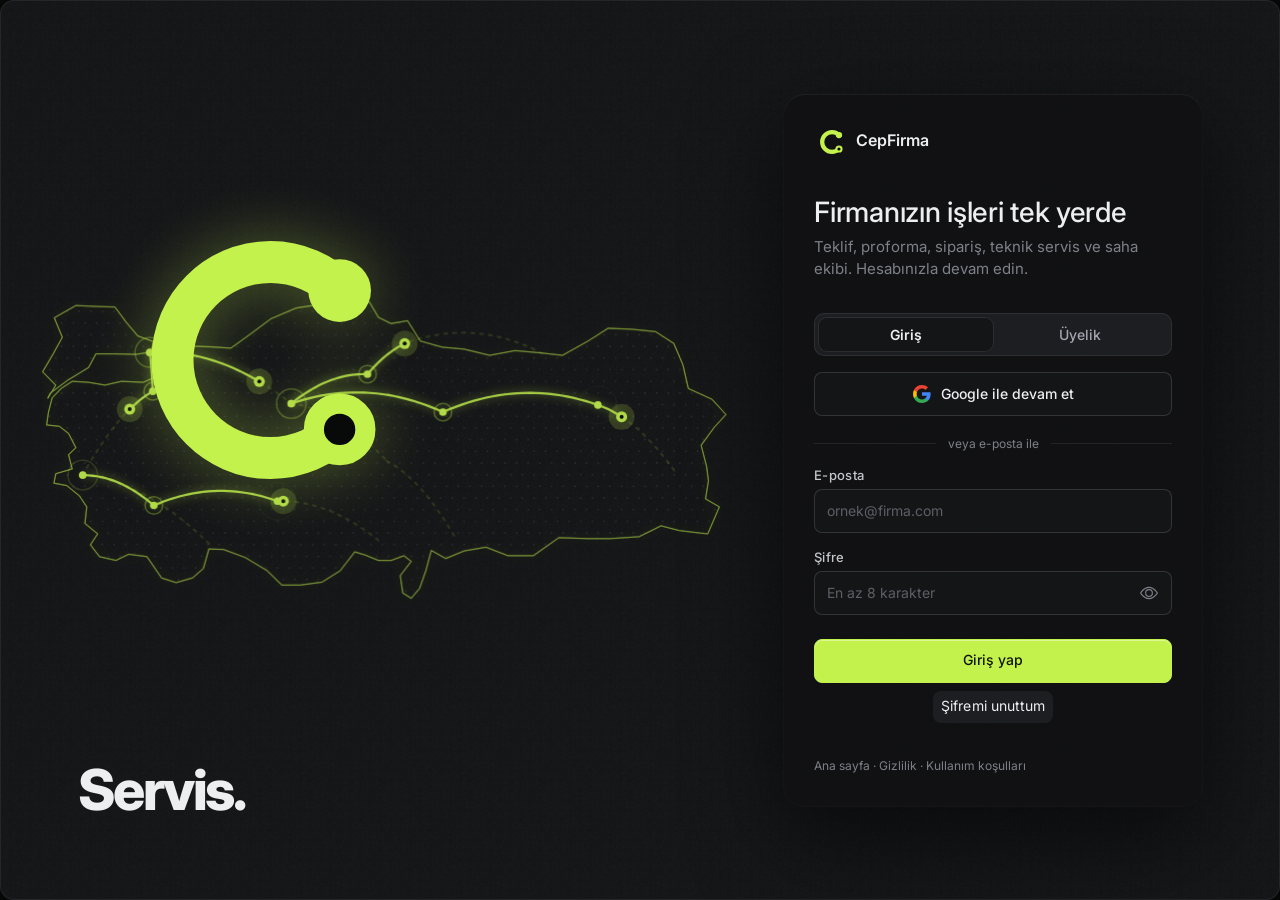
==== app.html @ dfcd9ff5 "Add files via upload" ====
<!doctype html><html lang="tr"><head>
<script id="cf-boot-cover">(function(){try{if(/[?&](proforma|offerPdf|plan|order|service|stok|messages|invite|mode|notifications|edit|quote)=/.test(location.search))return;document.documentElement.classList.add('cf-boot')}catch(e){}})();</script>
<style id="cf-boot-cover-style">html.cf-boot body>main.wrap,html.cf-boot body>#viewToolbar{visibility:hidden!important}</style>
<meta name="cf-version" content="2026-11-23.66"><script id="cf-bank-format">/* CepFirma: IBAN biçimi ve hesap para birimi etiketi (TL / EUR / USD) */window.cfIbanFmt=function(v){var s=String(v||"").replace(/[\s-]/g,"").toUpperCase();if(!s)return "";if(/^\d{24}$/.test(s))s="TR"+s;return s.replace(/(.{4})/g,"$1 ").trim()};window.cfCurLabel=function(c){c=String(c||"").trim().toUpperCase();return({TRY:"TL",TL:"TL",EUR:"EUR",EURO:"EUR",USD:"USD",DOLAR:"USD"})[c]||c};window.cfBankLine=function(b){var c=window.cfCurLabel(b&&b.currency);return (c?c+" ":"")+"IBAN: "+(window.cfIbanFmt(b&&b.iban)||"—")};</script><style id="cf-boot-splash">/* CepFirma: açılışta teklif ekranının bir an görünmesini önler — ana sayfa hazır olana kadar yükleme ekranı */
html.cf-booting body>*{visibility:hidden!important}
html.cf-booting body::before{content:"";position:fixed;inset:0;z-index:2147483646;background:#fafafa}
html.cf-booting body::after{content:"";position:fixed;left:50%;top:50%;z-index:2147483647;width:34px;height:34px;margin:-17px 0 0 -17px;border-radius:50%;border:3px solid #e4e4e7;border-top-color:#2563eb;animation:cfBootSpin .8s linear infinite}
@keyframes cfBootSpin{to{transform:rotate(360deg)}}
@media (prefers-reduced-motion:reduce){html.cf-booting body::after{animation-duration:2.4s}}</style><script id="cf-boot-gate">(function(){try{if(/[?&](proforma|offerPdf)=/.test(location.search))return;var h=document.documentElement;h.classList.add('cf-booting');var t0=Date.now();
function done(){h.classList.remove('cf-booting');clearInterval(iv)}
var iv=setInterval(function(){var a=document.getElementById('authGate'),d=document.getElementById('dashboardOverlay'),s=document.getElementById('syncStatus');
 if(window._bootedWorkspace||(d&&d.classList.contains('open'))||(a&&a.style.display&&a.style.display!=='none')||(s&&/hata/i.test(s.textContent||''))||Date.now()-t0>12000)done()},40);
window.cfBootDone=done}catch(e){document.documentElement.classList.remove('cf-booting')}})();</script><script id="cf-dark-boot2">try{if(!/[?&](proforma|offerPdf)=/.test(location.search)&&localStorage.getItem("cfpTheme")!=="light"){document.documentElement.setAttribute("data-cfp","dark");localStorage.setItem("cfTheme","light")}}catch(e){}</script><script id="cf-dark-boot">try{if(localStorage.getItem("cfTheme")==="dark"&&!/[?&](proforma|offerPdf)=/.test(location.search))document.documentElement.setAttribute("data-cf-theme","dark")}catch(e){}</script><script>window.cfPdfRoute=new URLSearchParams(location.search).has("proforma")||new URLSearchParams(location.search).has("offerPdf");if(window.cfPdfRoute)document.documentElement.classList.add("cf-native-pdf-route");</script><style>@media screen{
#prPrintRoot.cf-pdf-capture{display:block!important;visibility:visible!important;position:fixed!important;left:-12000px!important;top:0!important;right:auto!important;bottom:auto!important;width:210mm!important;padding:0!important;margin:0!important;max-height:none!important;overflow:visible!important;background:white!important;z-index:-1!important}#prPrintRoot.cf-pdf-capture .pr-page{margin:0!important;box-shadow:none!important;zoom:1!important;transform:none!important}
html.cf-native-pdf-route #authGate{display:none!important}html.cf-native-pdf-route body{padding:0!important;margin:0!important;background:#f6f8fc!important}html.cf-native-pdf-route body>*:not(.auth-shell):not(#cfPdfRouteStatus):not(#prPrintRoot):not(script):not(style):not(iframe):not(.html2canvas-container):not([style*="visibility: hidden"]){display:none!important}#cfPdfRouteStatus{position:fixed;inset:0;display:flex;align-items:center;justify-content:center;flex-direction:column;gap:16px;background:#f6f8fc;color:#193450;font:16px system-ui;padding:24px;text-align:center}#cfPdfRouteStatus h1{font-size:22px;margin:0}#cfPdfRouteStatus button,#cfPdfRouteStatus a{font:14px system-ui;padding:12px 18px;background:white;border:1px solid #d9e4f2;border-radius:9px;color:#075cc5;text-decoration:none;cursor:pointer}
}
@media print{#cfPdfRouteStatus{display:none!important}}
</style><meta charset="utf-8"><meta name="viewport" content="width=device-width,initial-scale=1,viewport-fit=cover"><title>CepFirma — Teklif & Proforma Yönetimi</title><style>
*{box-sizing:border-box}body{margin:0;font-family:Inter,Arial,sans-serif;background:#f3f5f7;color:#17202a}.top{background:#111827;color:white;padding:22px 34px;display:flex;justify-content:space-between;align-items:center}.brand{font-size:22px;font-weight:800;letter-spacing:.4px}.brand span{color:#3b82f6}.wrap{max-width:1380px;margin:26px auto;padding:0 20px;display:grid;grid-template-columns:460px 1fr;gap:24px}.panel,.paper{background:white;border-radius:16px;box-shadow:0 8px 30px #0000000d}.panel{padding:22px;position:sticky;top:20px;height:max-content}.panel h2{margin:0 0 18px}.section{border-top:1px solid #e5e7eb;padding-top:16px;margin-top:16px}.grid{display:grid;grid-template-columns:1fr 1fr;gap:10px}.full{grid-column:1/-1}label{font-size:12px;font-weight:700;color:#667085;display:block;margin:0 0 5px}input,textarea,select{width:100%;border:1px solid #d9dee7;border-radius:9px;padding:10px 11px;font:inherit;background:#fff}textarea{resize:vertical;min-height:64px}.items{margin-top:10px}.item{border:1px solid #e1e5eb;border-radius:10px;padding:12px;margin-bottom:10px}.row{display:grid;grid-template-columns:2fr .55fr .8fr .6fr 28px;gap:7px;align-items:end}.btn{border:0;border-radius:9px;padding:11px 14px;font-weight:700;cursor:pointer}.primary{background:#111827;color:white}.blue{background:#2563eb;color:white}.light{background:#eef2f7;color:#111827}.danger{background:#fee2e2;color:#b91c1c}.actions{display:flex;gap:8px;margin-top:16px;flex-wrap:wrap}.paper{padding:42px;min-height:900px}.paper-head{display:flex;justify-content:space-between;align-items:flex-start;gap:20px;border-bottom:2px solid #111827;padding-bottom:18px}.paper-title{display:flex;flex-direction:column;align-items:flex-start}.paper-title h1{margin:16px 0 0}.paper-meta{padding-top:8px;text-align:right;margin-left:auto;min-width:210px;white-space:nowrap}.paper h1{font-size:25px;margin:0}.muted{color:#667085;font-size:12px}.seller{font-weight:700;line-height:1.5}.boxes{display:grid;grid-template-columns:1fr 1fr;gap:18px;margin:20px 0}.box{border:1px solid #d9dee7;border-radius:10px;padding:14px}.box h3{font-size:12px;text-transform:uppercase;margin:0 0 8px;color:#667085}.box p{margin:3px 0;font-size:13px}.meta{display:grid;grid-template-columns:repeat(2,1fr);gap:10px;margin-bottom:18px}.meta div{font-size:12px}.meta strong{display:block;font-size:13px;margin-top:3px}.ptable{width:100%;border-collapse:collapse;font-size:12px}.ptable th{background:#f1f3f5;text-align:left}.ptable th,.ptable td{padding:9px;border:1px solid #d9dee7;vertical-align:top}.right{text-align:right}.details{margin-top:18px;border:1px solid #d9dee7;padding:12px;border-radius:10px;font-size:12px}.totals{margin-left:auto;width:310px;margin-top:18px}.totalrow{display:flex;justify-content:space-between;padding:7px 0;font-size:13px}.grand{border-top:2px solid #111827;font-weight:800;font-size:16px;padding-top:10px}.notes{margin-top:18px;font-size:11px;line-height:1.6}.signature{margin-top:55px;text-align:right;font-size:12px}.footer{margin-top:35px;text-align:center;font-size:10px;color:#777}@media(max-width:1050px){.wrap{grid-template-columns:1fr}.panel{position:relative}.paper{padding:25px}}@media print{html,body{width:210mm;height:297mm}body{background:#fff;font-size:10px}.top,.panel{display:none}.wrap{display:block;margin:0;padding:0}.paper{box-shadow:none;border-radius:0;padding:6mm 8mm;min-height:0!important;max-height:none!important;height:auto!important;overflow:visible!important;margin:0!important}.paper-head{padding-bottom:8px}.paper-logo{max-height:48px;margin-bottom:8px}.paper h1{font-size:18px}.boxes{gap:8px;margin:8px 0}.box{padding:8px}.box p{font-size:10px;margin:2px 0}.ptable{font-size:9px}.ptable th,.ptable td{padding:5px}.details{margin-top:9px;padding:7px;font-size:9px}.totals{margin-top:8px;width:260px}.totalrow{padding:3px 0;font-size:10px}.grand{font-size:12px;padding-top:5px}.notes{margin-top:8px;font-size:8.5px;line-height:1.35}.bank{margin-top:8px}.signature-grid{gap:14px;margin-top:7px}.signature-box{min-height:48px;padding:6px}.signature-line{margin-top:20px;font-size:9px}.footer{margin-top:8px;font-size:8px}.paper{page-break-inside:auto!important;break-inside:auto!important}@page{size:A4;margin:0}}
.logo-preview{max-height:58px;max-width:180px;object-fit:contain;margin-top:8px;display:none}.paper-logo{display:block;max-width:190px;max-height:65px;object-fit:contain;margin:0 0 18px 0}.signature-grid{display:grid;grid-template-columns:1fr 1fr;gap:36px;margin-top:26px}.signature-box{min-height:95px;border:1px solid #e5e7eb;padding:12px 14px}.signature-line{margin-top:52px;border-top:1px solid #17202a;padding-top:7px;text-align:center;font-size:12px;color:#667085}.company-search-results{border:1px solid #d9dee7;border-radius:9px;margin-top:8px;max-height:180px;overflow:auto;display:none}.company-result{padding:9px 10px;border-bottom:1px solid #eef2f7;cursor:pointer;font-size:12px}.company-result:hover{background:#f5f7fa}.empty-result{cursor:default;background:#fafafa;line-height:1.45}.empty-result:hover{background:#fafafa}.company-result:last-child{border-bottom:0}.company-actions{display:flex;gap:7px;margin-top:8px}.rate-line{display:flex;gap:8px;align-items:end}.rate-line>div{flex:1}.rate-status{font-size:11px;color:#667085;margin-top:5px}.bank{margin-top:18px}.bank-list-editor{display:grid;gap:10px}.bank-editor{border:1px solid #e1e5eb;border-radius:10px;padding:12px}.bank-editor-head{display:flex;justify-content:space-between;align-items:center;margin-bottom:8px}.bank-cards{display:grid;grid-template-columns:1fr 1fr;gap:8px;margin-top:10px}.bank-card{border:1px solid #d9dee7;border-left:4px solid var(--corp,#111827);border-radius:8px;padding:8px 10px;font-size:10px;line-height:1.4}.corp-accent{color:var(--corp,#111827)}.paper-head{border-bottom-color:var(--corp,#111827)}.ptable th{background:color-mix(in srgb,var(--corp,#111827) 10%,white);border-top:2px solid var(--corp,#111827)}.grand{border-top-color:var(--corp,#111827);background:color-mix(in srgb,var(--corp,#111827) 8%,white);padding:8px}.box h3{color:var(--corp,#111827)}.bank p{margin:4px 0}.print-only{display:none}
@media(max-width:800px){.paper-head{flex-direction:row;align-items:flex-start}.paper-title{min-width:0}.paper-meta{text-align:right;padding-top:0;margin-left:auto;min-width:175px;white-space:nowrap}}@media print{.paper-head{display:flex!important;flex-direction:row!important;align-items:flex-start!important;justify-content:space-between!important}.paper-title{max-width:68%!important}.paper-meta{display:block!important;text-align:right!important;margin-left:auto!important;min-width:55mm!important;white-space:nowrap!important;padding-top:0!important}.print-only{display:block}.signature-grid{page-break-inside:avoid}.bank{page-break-inside:avoid}.ptable{page-break-inside:auto}.ptable tr{page-break-inside:avoid;page-break-after:auto}}

/* V10.4 product catalog */
.item{position:relative}.product-entry{display:grid;grid-template-columns:1fr;gap:10px}.product-main{position:relative}.product-main .desc{font-size:14px;font-weight:700;padding:12px}.product-results{display:none;position:absolute;left:0;right:0;top:100%;z-index:30;background:#fff;border:1px solid #d9dee7;border-radius:9px;box-shadow:0 10px 25px #0002;max-height:220px;overflow:auto}.product-result{padding:10px;cursor:pointer;border-bottom:1px solid #eef2f7;font-size:12px}.product-result:hover{background:#f5f7fa}.product-meta{display:grid;grid-template-columns:1.15fr .8fr .8fr .9fr;gap:8px}.product-pricing{display:grid;grid-template-columns:.55fr 1fr .65fr 38px;gap:8px;align-items:end}.gtip{font-family:ui-monospace,Consolas,monospace}.catalog-box{border:1px solid #d9dee7;border-radius:12px;padding:12px;margin-top:12px;background:#fafbfc}.catalog-grid{display:grid;grid-template-columns:2fr 1fr 1fr;gap:8px}.catalog-list{max-height:240px;overflow:auto;margin-top:10px}.catalog-row{display:grid;grid-template-columns:1.6fr .9fr 70px;gap:8px;align-items:center;padding:8px;border-top:1px solid #e5e7eb;font-size:12px}@media(max-width:520px){.product-meta,.product-pricing,.catalog-grid{grid-template-columns:1fr 1fr}.product-main,.catalog-grid .wide{grid-column:1/-1}}

.archive-overlay{position:fixed;inset:0;background:#0008;z-index:9000;display:none;align-items:flex-start;justify-content:center;padding:5vh 18px;overflow:auto}.archive-modal{background:#fff;width:min(1100px,96vw);border-radius:16px;padding:22px;box-shadow:0 20px 60px #0005}.archive-head{display:flex;justify-content:space-between;gap:12px;align-items:center}.archive-table{width:100%;border-collapse:collapse;margin-top:15px;font-size:13px}.archive-table th,.archive-table td{border-bottom:1px solid #e5e7eb;padding:10px;text-align:left}.archive-table th{background:#f8fafc}.archive-search{display:grid;grid-template-columns:1fr 180px;gap:10px;margin-top:14px}.archive-stats{display:grid;grid-template-columns:repeat(3,1fr);gap:10px;margin-top:14px}.archive-stat{border:1px solid #e5e7eb;border-radius:12px;padding:12px;background:#fff;cursor:pointer;text-align:left}.archive-stat b{font-size:22px;display:block}.archive-stat.wait{border-left:5px solid #f59e0b}.archive-stat.ok{border-left:5px solid #16a34a}.archive-stat.no{border-left:5px solid #dc2626}.archive-stat.active{box-shadow:0 0 0 2px #11182722}.status-badge{display:inline-block;padding:5px 9px;border-radius:999px;font-size:11px;font-weight:800}.status-wait{background:#fef3c7;color:#92400e}.status-ok{background:#dcfce7;color:#166534}.status-no{background:#fee2e2;color:#991b1b}.archive-row-wait{background:#fffbeb}.archive-row-ok{background:#f0fdf4}.archive-row-no{background:#fef2f2}.archive-status-select{min-width:150px;padding:7px 8px;font-size:12px}.waiting-age{font-size:10px;color:#92400e;margin-top:4px}@media(max-width:700px){.archive-stats{grid-template-columns:1fr}.archive-search{grid-template-columns:1fr}.archive-table{font-size:11px}}@media print{.archive-overlay{display:none!important}}

.view-toolbar{display:none;position:sticky;top:0;z-index:8500;background:#111827;color:#fff;padding:10px 18px;gap:8px;align-items:center;justify-content:space-between}.view-toolbar .actions{margin:0}.view-mode .top,.view-mode .panel{display:none}.view-mode .wrap{display:block;max-width:1000px}.view-mode .paper{margin:20px auto}.view-mode .view-toolbar{display:flex}@media print{.view-toolbar{display:none!important}.view-mode .paper{margin:0}}

/* V11 Premium Panel */
:root{--panel-bg:#f8fafc;--panel-border:#e7ebf0;--panel-shadow:0 18px 55px rgba(15,23,42,.10)}
body{background:linear-gradient(135deg,#eef2f7 0%,#f8fafc 45%,#eef2f7 100%)}
.top{background:linear-gradient(120deg,#0b1220,#172033);box-shadow:0 8px 30px rgba(15,23,42,.18);border-bottom:1px solid rgba(255,255,255,.08)}
.wrap{grid-template-columns:500px 1fr;gap:28px}
.panel{padding:26px;background:rgba(255,255,255,.96);border:1px solid rgba(255,255,255,.8);box-shadow:var(--panel-shadow);border-radius:22px}
.panel>h2{font-size:22px;letter-spacing:-.02em;margin-bottom:20px}.section{background:#fff;border:1px solid var(--panel-border);border-radius:16px;padding:16px;margin-top:14px;box-shadow:0 4px 16px rgba(15,23,42,.035)}
.section>label:first-child{font-size:13px;color:#111827;margin-bottom:10px}.grid{gap:12px}label{font-size:11px;letter-spacing:.02em;color:#64748b}
input,textarea,select{border:1px solid #dbe2ea;border-radius:11px;padding:11px 12px;transition:.18s ease;box-shadow:inset 0 1px 2px rgba(15,23,42,.02)}
input:focus,textarea:focus,select:focus{outline:none;border-color:var(--corp,#2563eb);box-shadow:0 0 0 3px color-mix(in srgb,var(--corp,#2563eb) 12%,transparent);background:#fff}
.btn{border-radius:11px;transition:.18s ease;box-shadow:0 2px 5px rgba(15,23,42,.06)}.btn:hover{transform:translateY(-1px);box-shadow:0 6px 14px rgba(15,23,42,.10)}
.primary{background:linear-gradient(135deg,#111827,#263449)}.blue{background:linear-gradient(135deg,#2563eb,#1d4ed8)}.light{background:#f3f6f9;border:1px solid #e2e8f0}.danger{box-shadow:none}
.item{border:1px solid #dfe6ee;border-radius:15px;padding:15px;background:linear-gradient(180deg,#fff,#fbfcfe);box-shadow:0 5px 16px rgba(15,23,42,.04)}
.product-main .desc{font-weight:700;font-size:14px}.product-meta,.product-pricing{gap:10px}.product-pricing{background:#f8fafc;border-radius:12px;padding:10px;margin-top:10px}.price,.money-input{font-variant-numeric:tabular-nums;font-weight:700;text-align:right}.serial-optional{margin-top:8px;max-width:360px}.serial-optional label{font-size:11px}.serial-optional input{padding:9px;background:#fff}
.catalog-box{border-radius:15px;background:#f8fafc}.catalog-row{background:#fff;border-radius:10px;margin-bottom:6px}.actions{gap:9px}.panel>.actions{position:sticky;bottom:10px;background:rgba(255,255,255,.94);backdrop-filter:blur(8px);padding:12px;border:1px solid #e5e7eb;border-radius:15px;z-index:20;box-shadow:0 10px 30px rgba(15,23,42,.10)}
@media(max-width:1050px){.wrap{grid-template-columns:1fr}.panel{position:relative}}
@media print{body{background:#fff}.panel{display:none}}

.settings-overlay{display:none;position:fixed;inset:0;background:#0f172acc;z-index:9200;padding:28px;overflow:auto}.settings-modal{max-width:960px;margin:0 auto;background:#f8fafc;border-radius:20px;box-shadow:0 28px 80px #0005;overflow:hidden}.settings-head{background:#fff;padding:20px 24px;border-bottom:1px solid #e2e8f0;display:flex;justify-content:space-between;align-items:center}.settings-body{padding:22px;display:grid;gap:16px}.settings-card{background:#fff;border:1px solid #e2e8f0;border-radius:16px;padding:18px}.settings-card h3{margin:0 0 5px}.settings-card .hint{font-size:11px;color:#64748b;margin-bottom:14px}.settings-footer{position:sticky;bottom:0;background:#fff;border-top:1px solid #e2e8f0;padding:14px 22px;display:flex;justify-content:flex-end;gap:8px}.settings-logo-row{display:flex;gap:18px;align-items:center}.settings-logo-box{width:190px;height:78px;border:1px dashed #cbd5e1;border-radius:12px;display:flex;align-items:center;justify-content:center;background:#f8fafc}.settings-logo-box img{max-width:170px;max-height:62px;object-fit:contain}.top-actions{display:flex;align-items:center;gap:7px}.panel>h2{display:flex;align-items:center;justify-content:space-between}.panel>h2:after{content:'Hızlı Teklif';font-size:10px;font-weight:700;color:#64748b;background:#f1f5f9;padding:5px 8px;border-radius:999px}@media(max-width:700px){.settings-overlay{padding:8px}.settings-logo-row{align-items:stretch;flex-direction:column}.settings-modal{border-radius:14px}}
.payment-panel{border:2px solid var(--corp);border-radius:14px;padding:14px;background:#f8fafc}.payment-panel>label{font-size:13px;font-weight:900;color:var(--corp)}.payment-presets{display:flex;gap:7px;flex-wrap:wrap;margin:8px 0}.payment-presets button{font-size:11px;padding:6px 9px}.payment-box{border:2px solid var(--corp);border-radius:10px;padding:12px 14px;margin:12px 0;background:#fff}.payment-box h3{margin:0 0 6px;color:var(--corp);font-size:13px}.payment-box .payment-text{font-size:13px;font-weight:800;white-space:pre-wrap}.owner-chip{display:inline-block;padding:4px 8px;border-radius:999px;background:#eef2ff;color:#3730a3;font-weight:800;font-size:11px}.archive-table td{vertical-align:middle}@media print{.payment-box{break-inside:avoid;border-width:2px!important}}

.catalog-overlay{display:none;position:fixed;inset:0;background:rgba(15,23,42,.48);backdrop-filter:blur(5px);z-index:9400;padding:28px;overflow:auto}.catalog-modal{max-width:1080px;margin:auto;background:#fff;border-radius:20px;box-shadow:0 30px 80px #0004;overflow:hidden}.catalog-head{display:flex;align-items:center;justify-content:space-between;padding:20px 24px;border-bottom:1px solid #e5e7eb}.catalog-body{padding:22px 24px}.catalog-toolbar{display:flex;gap:10px;align-items:center;margin-bottom:16px}.catalog-toolbar input{flex:1}.catalog-form-card{background:#f8fafc;border:1px solid #e5e7eb;border-radius:16px;padding:16px;margin-bottom:18px}.catalog-modal .catalog-list{max-height:420px}.catalog-modal .catalog-row{grid-template-columns:1.8fr .8fr 100px}.catalog-open-btn{margin-left:4px}@media(max-width:700px){.catalog-overlay{padding:8px}.catalog-grid{grid-template-columns:1fr}.catalog-modal .catalog-row{grid-template-columns:1fr}.catalog-head{align-items:flex-start;gap:10px}}

/* V11.9 compact A4 + prominent exchange rate */
.product-subline{margin-top:4px;font-size:9.5px;line-height:1.35;color:#475467;font-weight:500}.rate-box{margin:7px 0 3px;border:1px solid color-mix(in srgb,var(--corp,#111827) 40%,#d0d5dd);border-radius:7px;padding:5px 8px;display:flex;justify-content:space-between;align-items:center;gap:10px;background:color-mix(in srgb,var(--corp,#111827) 2.5%,white);break-inside:avoid;page-break-inside:avoid}.rate-box .rate-label{display:none}.rate-box .rate-main{font-size:11.5px;font-weight:800;letter-spacing:0;color:var(--corp,#111827);white-space:nowrap}.rate-box .rate-meta{text-align:right;font-size:7.8px;line-height:1.25;color:#667085}.rate-box .rate-meta br{display:none}.rate-box .rate-meta br+*{margin-left:6px}.paper.compact-5 .ptable th,.paper.compact-5 .ptable td{padding:7px}.paper.compact-5 .boxes{margin:14px 0}.paper.compact-8 .ptable{font-size:11px}.paper.compact-8 .ptable th,.paper.compact-8 .ptable td{padding:6px}.paper.compact-8 .product-subline{font-size:8.7px}.paper.compact-8 .boxes{margin:10px 0;gap:10px}.paper.compact-8 .box{padding:10px}.paper.compact-8 .box p{font-size:11px}.paper.compact-8 .rate-box{padding:4px 7px;margin-top:5px}.paper.compact-8 .rate-main{font-size:10.5px}.paper.compact-8 .payment-box,.paper.compact-8 .notes,.paper.compact-8 .bank{margin-top:10px}.totals,.payment-box,.notes,.bank,.signature-grid{break-inside:avoid;page-break-inside:avoid}.ptable thead{display:table-header-group}.ptable tr{break-inside:avoid;page-break-inside:avoid}.paper{height:auto;overflow:visible}
@media print{html,body{height:auto!important;min-height:297mm}.paper{min-height:297mm!important;max-height:none!important;height:auto!important;overflow:visible!important;page-break-inside:auto!important}.paper.compact-5 .ptable th,.paper.compact-5 .ptable td{padding:4.5px}.paper.compact-8 .ptable{font-size:8.5px}.paper.compact-8 .ptable th,.paper.compact-8 .ptable td{padding:4px}.paper.compact-8 .product-subline{font-size:7.5px}.rate-box{margin:4px 0;padding:3px 6px;border-width:1px}.rate-box .rate-main{font-size:9px}.rate-box .rate-meta{font-size:6.5px}.payment-box,.notes,.bank,.signature-grid,.totals{break-inside:avoid!important;page-break-inside:avoid!important}}

/* V12.0 Stock Management */
.stock-badge{display:inline-flex;align-items:center;gap:5px;padding:4px 8px;border-radius:999px;font-size:11px;font-weight:800;white-space:nowrap}.stock-red{background:#fee2e2;color:#991b1b}.stock-yellow{background:#fef3c7;color:#92400e}.stock-green{background:#dcfce7;color:#166534}.stock-zero{background:#fecaca;color:#7f1d1d}.stock-overlay{display:none;position:fixed;inset:0;background:rgba(15,23,42,.55);backdrop-filter:blur(5px);z-index:9500;padding:28px;overflow:auto}.stock-modal{max-width:1100px;margin:auto;background:#f8fafc;border-radius:20px;box-shadow:0 30px 80px #0005;overflow:hidden}.stock-head{display:flex;justify-content:space-between;align-items:center;padding:20px 24px;background:#fff;border-bottom:1px solid #e5e7eb}.stock-body{padding:22px}.stock-stats{display:grid;grid-template-columns:repeat(3,1fr);gap:12px;margin-bottom:16px}.stock-stat{background:#fff;border:1px solid #e5e7eb;border-radius:14px;padding:14px}.stock-stat b{display:block;font-size:24px}.stock-table{width:100%;border-collapse:separate;border-spacing:0 7px}.stock-table td,.stock-table th{padding:10px;text-align:left;font-size:12px}.stock-table tbody tr{background:#fff}.stock-table tbody td:first-child{border-radius:10px 0 0 10px}.stock-table tbody td:last-child{border-radius:0 10px 10px 0}.stock-alert{position:fixed;right:18px;top:72px;z-index:9800;max-width:380px;background:#fff7ed;border:1px solid #fdba74;border-radius:14px;padding:14px 16px;box-shadow:0 15px 40px #0002;display:none}.stock-alert b{color:#9a3412}.stock-movement{display:grid;grid-template-columns:1fr 110px 110px 1.2fr auto;gap:8px;align-items:end;margin:12px 0}.catalog-stock-grid{display:grid;grid-template-columns:repeat(3,1fr);gap:8px;grid-column:1/-1;background:#fff;border:1px solid #e5e7eb;border-radius:12px;padding:10px}@media(max-width:760px){.stock-stats,.catalog-stock-grid{grid-template-columns:1fr}.stock-movement{grid-template-columns:1fr 1fr}.stock-movement .wide-mobile{grid-column:1/-1}.stock-overlay{padding:8px}}

/* V12.1 notification bell */
.notify-wrap{position:relative;display:inline-block}.notify-bell{position:relative;min-width:38px;height:36px;padding:6px 10px!important;font-size:17px}.notify-count{display:none;position:absolute;right:-5px;top:-7px;min-width:19px;height:19px;padding:0 5px;border-radius:999px;background:#dc2626;color:#fff;font:700 11px/19px Arial;text-align:center;border:2px solid #fff;box-shadow:0 2px 6px #0003}.notify-panel{display:none;position:absolute;right:0;top:44px;width:min(390px,92vw);max-height:480px;overflow:auto;background:#fff;border:1px solid #e5e7eb;border-radius:14px;box-shadow:0 20px 55px #0003;z-index:9900;text-align:left}.notify-panel.open{display:block}.notify-head{padding:13px 15px;border-bottom:1px solid #e5e7eb;font-weight:800;color:#111827}.notify-item{display:flex;gap:10px;padding:11px 14px;border-bottom:1px solid #f1f5f9;cursor:pointer}.notify-item:hover{background:#f8fafc}.notify-dot{width:9px;height:9px;border-radius:50%;margin-top:5px;flex:0 0 auto}.notify-dot.red{background:#dc2626}.notify-dot.yellow{background:#f59e0b}.notify-title{font-size:12px;font-weight:800;color:#111827}.notify-sub{font-size:11px;color:#64748b;margin-top:2px}.notify-empty{padding:18px;text-align:center;color:#64748b;font-size:12px}@media print{.notify-wrap{display:none!important}}

:root{--app-bg:#eef2f7;--app-navy:#172033;--app-accent:#5B5BD6;--app-teal:#14B8A6}
body{background:radial-gradient(circle at 10% 0%,#eef2ff 0,transparent 34%),radial-gradient(circle at 100% 20%,#ecfeff 0,transparent 30%),var(--app-bg)}
.top{background:linear-gradient(120deg,#111827,#172033 58%,#242c46);border-bottom:1px solid #ffffff18;box-shadow:0 14px 40px #0f172a24}.brand span{color:#a5b4fc}.profile-pill{display:flex;align-items:center;gap:8px;padding:7px 10px;border:1px solid #ffffff22;background:#ffffff10;border-radius:14px;font-size:12px}.profile-avatar{width:28px;height:28px;border-radius:9px;background:linear-gradient(135deg,#818cf8,#14b8a6);display:grid;place-items:center;font-weight:900;color:white}.auth-shell{position:fixed;inset:0;z-index:9999;display:grid;place-items:center;padding:24px;background:radial-gradient(circle at 15% 15%,#6366f133 0,transparent 30%),radial-gradient(circle at 90% 85%,#14b8a633 0,transparent 30%),#0b1020}.auth-card{width:min(480px,94vw);padding:34px;border-radius:28px;background:#ffffffed;backdrop-filter:blur(28px);box-shadow:0 35px 100px #0008;border:1px solid #fff}.auth-mark{width:54px;height:54px;border-radius:17px;background:linear-gradient(135deg,#5B5BD6,#14B8A6);display:grid;place-items:center;color:#fff;font-size:25px;font-weight:900;box-shadow:0 14px 30px #5b5bd644}.auth-title{font-size:28px;margin:16px 0 5px;letter-spacing:-.6px}.auth-tabs{display:flex;background:#eef2f7;padding:4px;border-radius:12px;margin:18px 0}.auth-tabs button{flex:1;border:0;background:transparent;padding:9px;border-radius:9px;font-weight:800;color:#64748b;cursor:pointer}.auth-tabs button.active{background:#fff;color:#172033;box-shadow:0 3px 12px #0f172a12}.google-btn{width:100%;background:#fff;border:1px solid #dbe1ea;border-radius:12px;padding:11px;font-weight:800;cursor:pointer;margin-bottom:12px}.auth-sep{text-align:center;color:#94a3b8;font-size:11px;margin:10px 0}.onboard-overlay{position:fixed;inset:0;z-index:9998;display:none;place-items:center;padding:24px;background:#0b1020dd;backdrop-filter:blur(18px)}.onboard-card{width:min(640px,95vw);background:#fff;border-radius:28px;padding:32px;box-shadow:0 35px 100px #0007}.onboard-grid{display:grid;grid-template-columns:1fr 1fr;gap:10px}.company-profile-grid{display:grid;grid-template-columns:1fr 1fr;gap:10px}.company-profile-grid .full{grid-column:1/-1}.accent-preview{height:42px;border-radius:11px;background:linear-gradient(135deg,var(--corp),var(--app-accent));border:1px solid #0001}.top .btn{background:#ffffff10;color:#f8fafc;border:1px solid #ffffff12}.top .btn:hover{background:#ffffff1c}.top .notify-count{border:2px solid #172033}.panel,.paper,.settings-modal,.catalog-modal,.stock-modal,.archive-modal{border:1px solid #ffffffcc;box-shadow:0 18px 60px #0f172a12}

/* V14.3.13 Customer Management */
.customer-overlay{position:fixed;inset:0;background:rgba(4,14,31,.58);backdrop-filter:blur(6px);z-index:10040;display:none;align-items:center;justify-content:center;padding:22px}
.customer-overlay.open{display:flex}
.customer-modal{width:min(1080px,96vw);max-height:90vh;background:#f7f9fc;border-radius:24px;box-shadow:0 28px 80px rgba(3,18,39,.3);overflow:hidden;display:flex;flex-direction:column}
.customer-head{padding:20px 22px;background:linear-gradient(135deg,#061b36,#0b3565);color:#fff;display:flex;align-items:center;justify-content:space-between;gap:15px}
.customer-head h2{margin:0;font-size:22px}.customer-head .muted{color:#b9c9dd}
.customer-toolbar{padding:16px 20px;display:flex;gap:10px;background:#fff;border-bottom:1px solid #e5ebf2}
.customer-toolbar input{flex:1;min-width:0}
.customer-body{padding:18px 20px;overflow:auto}
.customer-list{display:grid;grid-template-columns:repeat(2,minmax(0,1fr));gap:12px}
.customer-card{background:#fff;border:1px solid #e3eaf3;border-radius:17px;padding:16px;box-shadow:0 5px 18px rgba(15,36,62,.05)}
.customer-card-top{display:flex;align-items:flex-start;justify-content:space-between;gap:12px}
.customer-card h3{margin:0 0 4px;font-size:16px;color:#10213a}.customer-meta{font-size:12px;color:#66768a;line-height:1.65;margin-top:9px}
.customer-card-actions{display:flex;gap:7px;flex-wrap:wrap;margin-top:13px}
.customer-card-actions .btn{padding:7px 10px;font-size:11px}
.customer-empty{grid-column:1/-1;background:#fff;border:1px dashed #ccd7e5;border-radius:16px;padding:32px;text-align:center;color:#718096}
.customer-form{display:none;background:#fff;border-bottom:1px solid #e5ebf2;padding:18px 20px}.customer-form.open{display:block}
.customer-form-grid{display:grid;grid-template-columns:1fr 1fr;gap:10px}.customer-form-grid .full{grid-column:1/-1}
.customer-form-actions{display:flex;justify-content:flex-end;gap:8px;margin-top:12px}
@media(max-width:700px){
 .customer-overlay{padding:0;align-items:stretch}.customer-modal{width:100%;max-height:none;height:100%;border-radius:0}
 .customer-head{padding:16px}.customer-head h2{font-size:19px}.customer-toolbar{padding:12px;position:sticky;top:0;z-index:2}
 .customer-body{padding:12px}.customer-list{grid-template-columns:1fr}.customer-form{padding:14px 12px}
 .customer-form-grid{grid-template-columns:1fr}.customer-form-grid .full{grid-column:auto}
 .customer-card{border-radius:15px}.customer-card-actions .btn{flex:1}
}

</style><meta name="era-version" content="11.9.1-compact-rate">
<style id="v1192-overrides">
/* V11.9.2: compact payment terms + strong black exchange rate */
.payment-box{border:1px solid #d0d5dd!important;border-radius:7px!important;padding:6px 8px!important;margin:7px 0!important;background:#fff!important;display:flex!important;align-items:flex-start!important;gap:8px!important}
.payment-box h3{margin:0!important;font-size:9px!important;line-height:1.35!important;color:#344054!important;white-space:nowrap!important;flex:0 0 auto!important}
.payment-box .payment-text{font-size:10.5px!important;line-height:1.35!important;font-weight:700!important;color:#101828!important;white-space:pre-wrap!important;flex:1!important}
.rate-box{background:#fff!important;border:1px solid #d0d5dd!important}
.rate-box .rate-main{color:#000!important;font-weight:900!important;font-size:12px!important;letter-spacing:.05px!important}
.rate-box .rate-meta{color:#667085!important}
.paper.compact-8 .payment-box{padding:4px 6px!important;margin:5px 0!important;gap:6px!important}
.paper.compact-8 .payment-box h3{font-size:8px!important}
.paper.compact-8 .payment-box .payment-text{font-size:9px!important}
@media print{
 .payment-box{padding:4px 6px!important;margin:4px 0!important;border-width:1px!important;gap:6px!important}
 .payment-box h3{font-size:7.5px!important}
 .payment-box .payment-text{font-size:8.5px!important;line-height:1.25!important}
 .rate-box .rate-main{font-size:9.5px!important;color:#000!important;font-weight:900!important}
}
</style>
<style>
/* V11.9.5: Payment Terms mirrors Status typography exactly; correctly scoped CSS */
.payment-box{border:0!important;border-radius:0!important;padding:0!important;margin:8px 0 0!important;background:transparent!important;display:block!important;font-size:11px!important;line-height:1.6!important;color:#17202a!important}
.payment-box .payment-line{display:block!important}
.payment-box .payment-line>b{font-size:inherit!important;font-weight:700!important;color:inherit!important}
.payment-box .payment-text{font-size:inherit!important;font-weight:400!important;line-height:inherit!important;color:inherit!important;white-space:pre-wrap!important}
.paper.compact-8 .payment-box{font-size:9px!important;margin-top:6px!important}
@media print{.payment-box{font-size:8.5px!important;line-height:1.35!important;margin-top:5px!important;color:#000!important}.payment-box .payment-line>b{font-weight:700!important}.payment-box .payment-text{font-size:inherit!important;font-weight:400!important;color:inherit!important}}
</style>
<meta name="era-version-v1192" content="11.9.2-compact-payment-bold-rate"><meta name="era-version-v1193" content="11.9.3-payment-heading-hierarchy"><meta name="era-version-v1194" content="11.9.4-payment-like-status"><meta name="era-version-v1195" content="11.9.5-css-scope-fix">
<style>
/* V11.9.3: payment heading hierarchy */
.payment-box h3{font-size:12px!important;font-weight:900!important;line-height:1.2!important;color:#101828!important;letter-spacing:.15px!important}
.payment-box .payment-text{font-size:9.5px!important;font-weight:500!important;line-height:1.3!important;color:#344054!important}
.paper.compact-8 .payment-box h3{font-size:10.5px!important}
.paper.compact-8 .payment-box .payment-text{font-size:8.5px!important}
@media print{.payment-box h3{font-size:9.5px!important;font-weight:900!important;color:#000!important}.payment-box .payment-text{font-size:8px!important;font-weight:500!important;color:#222!important}}
</style>


<style>
/* V11.9.6: A4 print pagination fix — compact first page, natural overflow only when needed */
@media print{
  html,body{width:210mm!important;height:auto!important;min-height:0!important;margin:0!important;padding:0!important;overflow:visible!important}
  body{font-size:9.5px!important}
  .wrap{width:210mm!important;max-width:210mm!important;margin:0!important;padding:0!important}
  .paper{width:210mm!important;max-width:210mm!important;min-height:0!important;max-height:none!important;height:auto!important;margin:0!important;padding:5.5mm 8mm 5mm!important;overflow:visible!important;box-shadow:none!important;border-radius:0!important;page-break-inside:auto!important;break-inside:auto!important}
  .paper-head{padding-bottom:6px!important;margin-bottom:0!important}
  .paper-logo{max-height:43px!important;margin-bottom:5px!important}
  .paper h1{font-size:17px!important;margin-top:5px!important}
  .paper-meta{padding-top:0!important}
  .boxes{gap:6px!important;margin:6px 0!important}
  .box{padding:6px!important}
  .box h3{margin-bottom:4px!important}
  .box p{font-size:9px!important;margin:1px 0!important;line-height:1.3!important}
  .meta{gap:5px!important;margin-bottom:6px!important}
  .ptable{font-size:8.5px!important}
  .ptable th,.ptable td{padding:4px!important}
  .product-subline{font-size:7.2px!important;line-height:1.22!important;margin-top:2px!important}
  .rate-box{margin:3px 0!important;padding:2px 5px!important}
  .rate-box .rate-main{font-size:9.5px!important}
  .rate-box .rate-meta{font-size:6.2px!important}
  .totals{margin-top:5px!important;width:250px!important}
  .totalrow{padding:2px 0!important;font-size:9px!important}
  .grand{font-size:11px!important;padding:4px!important}
  .payment-box{margin-top:3px!important;font-size:8.5px!important;line-height:1.25!important}
  .notes{margin-top:5px!important;font-size:7.8px!important;line-height:1.25!important}
  .bank{margin-top:5px!important}
  .bank-cards{gap:5px!important;margin-top:5px!important}
  .bank-card{padding:5px 7px!important;font-size:8px!important;line-height:1.25!important}
  .signature-grid{gap:10px!important;margin-top:5px!important}
  .signature-box{min-height:48px!important;padding:5px!important}
  .signature-line{margin-top:22px!important;padding-top:4px!important;font-size:8px!important}
  .footer{margin-top:5px!important;font-size:7px!important}
  .totals,.payment-box,.notes,.bank,.signature-grid{break-inside:avoid!important;page-break-inside:avoid!important}
  .ptable{break-inside:auto!important;page-break-inside:auto!important}
  .ptable thead{display:table-header-group!important}
  .ptable tr{break-inside:avoid!important;page-break-inside:avoid!important}
  @page{size:A4 portrait;margin:0}
}
</style>
<meta name="era-version" content="12.1-notification-bell">
<style id="v122-premium">
:root{--nav:#0b1220;--nav2:#111b30;--glow:rgba(59,130,246,.18)}
.top{background:linear-gradient(120deg,var(--nav),var(--nav2));border-bottom:1px solid rgba(255,255,255,.08);box-shadow:0 12px 32px rgba(15,23,42,.18);padding:11px 18px}.top .brand{color:#fff;font-weight:900;letter-spacing:.4px}.top .brand span{color:#93c5fd}.top-actions{gap:7px}.top-actions>.btn,.notify-bell{background:rgba(255,255,255,.08)!important;color:#f8fafc!important;border:1px solid rgba(255,255,255,.13)!important;border-radius:11px!important;box-shadow:none!important;transition:.18s ease}.top-actions>.btn:hover,.notify-bell:hover{background:rgba(255,255,255,.15)!important;transform:translateY(-1px)}#syncStatus{color:#86efac;font-weight:800}.panel{border:1px solid #e2e8f0;box-shadow:0 18px 45px rgba(15,23,42,.08);border-radius:18px}.section{border-color:#e2e8f0!important;border-radius:15px!important;background:linear-gradient(180deg,#fff,#fbfdff)}.section>label{font-weight:900;color:#0f172a}.premium-choice{display:flex;gap:7px;flex-wrap:wrap;margin-top:8px}.premium-choice label{display:flex;align-items:center;gap:6px;padding:7px 10px;border:1px solid #dbe3ef;border-radius:10px;background:#fff;font-size:11px;font-weight:700;cursor:pointer}.premium-choice input{width:auto}.quote-options{grid-column:1/-1;background:#f8fafc;border:1px solid #dbe3ef;border-radius:14px;padding:12px}.quote-options-title{font-size:12px;font-weight:900;color:#0f172a;margin-bottom:4px}.vat-mode{display:flex;gap:8px}.vat-mode label{flex:1;display:flex;align-items:center;gap:7px;padding:10px 12px;border:1px solid #dbe3ef;border-radius:11px;background:#fff;font-size:12px;font-weight:800}.vat-mode input{width:auto}.notify-item.read{opacity:.52;background:#f8fafc}.notify-head{display:flex!important;justify-content:space-between;align-items:center}.notify-readall{border:0;background:none;color:#2563eb;font-size:10px;font-weight:800;cursor:pointer}.catalog-code{font-family:ui-monospace,Consolas,monospace;color:#334155}.menu-divider{width:1px;height:26px;background:rgba(255,255,255,.12);margin:0 2px}@media(max-width:1050px){.top{align-items:flex-start}.top-actions{flex-wrap:wrap;justify-content:flex-end}}@media print{.quote-options{display:none!important}}
</style><meta name="era-version" content="12.2-premium-smart-quote">
<style id="v130-macos-ui">
:root{--mac-bg:#eef1f5;--mac-glass:rgba(255,255,255,.72);--mac-line:rgba(15,23,42,.09);--mac-shadow:0 20px 60px rgba(15,23,42,.12);--mac-blue:#007aff}
html{background:var(--mac-bg)}body{font-family:-apple-system,BlinkMacSystemFont,"SF Pro Display","SF Pro Text",Inter,Arial,sans-serif;background:radial-gradient(circle at 15% -10%,#fff 0,#f4f6f9 32%,#e9edf3 100%);min-height:100vh}
.top{position:sticky;top:0;z-index:8800;margin:12px 16px 0;padding:9px 12px!important;border-radius:18px;background:rgba(24,29,39,.78)!important;border:1px solid rgba(255,255,255,.16)!important;box-shadow:0 14px 38px rgba(15,23,42,.18)!important;backdrop-filter:saturate(180%) blur(24px);-webkit-backdrop-filter:saturate(180%) blur(24px)}
.top .brand{font-size:17px!important;letter-spacing:.2px}.top .brand span{color:#8ec5ff!important}.top-actions{gap:6px!important}.top-actions>.btn,.notify-bell{height:34px;padding:0 11px!important;border-radius:10px!important;background:rgba(255,255,255,.10)!important;border:1px solid rgba(255,255,255,.11)!important;font-size:11px!important;font-weight:700!important;backdrop-filter:blur(12px)}.top-actions>.btn:hover,.notify-bell:hover{background:rgba(255,255,255,.18)!important;transform:none!important}.notify-count{border-color:#252b36!important}
.wrap{max-width:1420px;margin:18px auto 30px;gap:18px}.panel,.paper{border:1px solid rgba(255,255,255,.72)!important;box-shadow:var(--mac-shadow)!important}.panel{border-radius:22px!important;background:rgba(255,255,255,.82)!important;backdrop-filter:blur(24px);-webkit-backdrop-filter:blur(24px);padding:18px!important}.panel h2{font-size:20px}.section{border:1px solid var(--mac-line)!important;border-radius:17px!important;background:rgba(255,255,255,.70)!important;padding:15px!important;margin-top:12px!important;box-shadow:0 1px 0 rgba(255,255,255,.8) inset}.section>label{font-size:12px!important}.paper{border-radius:22px!important}
input,textarea,select{border:1px solid rgba(15,23,42,.12)!important;border-radius:10px!important;background:rgba(255,255,255,.92)!important;box-shadow:0 1px 2px rgba(15,23,42,.035);outline:none;transition:border-color .16s,box-shadow .16s}input:focus,textarea:focus,select:focus{border-color:rgba(0,122,255,.55)!important;box-shadow:0 0 0 3px rgba(0,122,255,.12)!important}.btn{border-radius:10px!important;transition:filter .15s,transform .15s}.btn:active{transform:scale(.98)}.btn.primary,.btn.blue{background:linear-gradient(180deg,#1687ff,#0071e3)!important;color:#fff!important;box-shadow:0 5px 14px rgba(0,113,227,.22)}.btn.light{background:rgba(244,246,249,.92);border:1px solid rgba(15,23,42,.08)}
.quote-options,.catalog-form-card,.settings-card,.stock-stat,.stock-movement{border-radius:16px!important;background:rgba(255,255,255,.74)!important;border:1px solid var(--mac-line)!important;box-shadow:0 6px 20px rgba(15,23,42,.045)}.premium-choice label,.vat-mode label{border-radius:11px!important;background:#f7f8fa!important}.premium-choice input,.vat-mode input{accent-color:var(--mac-blue)}
.catalog-overlay,.stock-overlay,.settings-overlay,.archive-overlay{background:rgba(31,35,43,.38)!important;backdrop-filter:blur(18px)!important;-webkit-backdrop-filter:blur(18px)!important}.catalog-modal,.stock-modal,.settings-modal,.archive-modal{border-radius:22px!important;background:rgba(247,248,250,.94)!important;border:1px solid rgba(255,255,255,.7)!important;box-shadow:0 32px 90px rgba(0,0,0,.25)!important}.catalog-head,.stock-head,.settings-head,.archive-head{background:rgba(255,255,255,.76)!important;backdrop-filter:blur(18px);-webkit-backdrop-filter:blur(18px)}.notify-panel{border-radius:18px!important;background:rgba(255,255,255,.92)!important;backdrop-filter:blur(24px);-webkit-backdrop-filter:blur(24px);box-shadow:0 26px 70px rgba(15,23,42,.24)!important}.notify-head{background:rgba(248,250,252,.82);position:sticky;top:0;z-index:2}.notify-item{transition:background .15s}.notify-item:hover{background:rgba(0,122,255,.06)!important}
.stock-stat b{font-size:26px!important}.archive-stat{border-radius:15px!important;box-shadow:0 5px 18px rgba(15,23,42,.04)}.status-badge,.stock-badge,.owner-chip{border-radius:999px!important}.panel>.actions{border-radius:17px!important;background:rgba(255,255,255,.82)!important;backdrop-filter:blur(20px)!important;-webkit-backdrop-filter:blur(20px)!important}
#authGate{background:radial-gradient(circle at 50% 0,#fff,#e9edf3)!important}#authGate>div{border-radius:24px!important;border:1px solid rgba(255,255,255,.8);background:rgba(255,255,255,.82)!important;backdrop-filter:blur(24px);-webkit-backdrop-filter:blur(24px);box-shadow:0 30px 80px rgba(15,23,42,.16)!important}
@media(max-width:1050px){.top{margin:8px}.top-actions{justify-content:flex-start!important}.wrap{margin-top:10px}}@media(max-width:700px){.top{border-radius:15px}.top .brand{width:100%;margin-bottom:5px}.top-actions>.btn{font-size:0!important;width:36px;padding:0!important}.top-actions>.btn::first-letter{font-size:15px}.panel{border-radius:18px!important}}
@media print{body{background:#fff!important}.paper{border:0!important;box-shadow:none!important;border-radius:0!important}.top{display:none!important}}
</style>
<meta name="era-version" content="14.3-proera-proforma">
<style id="v1439-css-only-header">
/* V14.3.9: CSS-only header skin. Body/DOM/scripts are untouched. */
.top{position:sticky!important;top:8px!important;z-index:8800!important;margin:8px 12px 0!important;min-height:64px!important;padding:8px 12px!important;border-radius:18px!important;background:linear-gradient(110deg,#061a35 0%,#08254a 58%,#04172f 100%)!important;border:1px solid rgba(255,255,255,.14)!important;box-shadow:0 12px 28px rgba(4,23,47,.18)!important;display:flex!important;align-items:center!important;gap:16px!important;overflow:visible!important}
.top .brand{position:relative!important;display:flex!important;align-items:center!important;flex:1 1 auto!important;min-width:430px!important;height:48px!important;padding-left:64px!important;color:transparent!important;font-size:0!important;white-space:nowrap!important}
.top .brand:before{content:'';position:absolute;left:4px;top:50%;transform:translateY(-50%);width:48px;height:48px;background:url('cepfirma-logo.svg') center/contain no-repeat}
.top .brand:after{content:'CepFirma   |   Teklifleri Bugün Yönetin,  Yarın Büyüyün';color:#f8fafc!important;font-size:18px!important;font-weight:800!important;letter-spacing:-.2px!important;word-spacing:2px!important}
.top .brand #headerLogo,.top .brand #headerCompanyName,.top .brand>span{display:none!important}
.top-actions{display:flex!important;align-items:center!important;justify-content:flex-end!important;gap:6px!important;flex:0 1 auto!important;flex-wrap:nowrap!important}
.top-actions>.btn,.notify-bell{height:34px!important;padding:0 10px!important;font-size:10px!important;border-radius:10px!important;background:rgba(255,255,255,.08)!important;color:#f8fafc!important;border:1px solid rgba(255,255,255,.12)!important;box-shadow:none!important;white-space:nowrap!important}
.profile-pill{height:40px!important;padding:5px 8px!important;border-radius:11px!important;background:rgba(255,255,255,.08)!important;border:1px solid rgba(255,255,255,.12)!important;color:#fff!important;white-space:nowrap!important}
.profile-avatar{width:28px!important;height:28px!important;border-radius:9px!important;background:linear-gradient(135deg,#6dd5ff,#2485ff)!important}
#syncStatus{font-size:10px!important;color:#6ee7a8!important;white-space:nowrap!important;margin:0 2px!important}
@media(max-width:1350px){.top .brand{min-width:330px!important}.top .brand:after{font-size:15px!important}.top-actions>.btn,.notify-bell{padding:0 7px!important;font-size:9px!important}}
@media(max-width:1050px){.top{position:relative!important;top:auto!important;flex-wrap:wrap!important}.top .brand{min-width:100%!important}.top-actions{width:100%!important;overflow-x:auto!important;justify-content:flex-start!important;padding-bottom:2px!important}}
@media print{.top{display:none!important}}
</style>

<style id="proera-mobile-v14310">
/* V14.3.10 mobile responsive layer — visual/layout only */
@media (max-width: 820px){
  body{overflow-x:hidden!important}
  .top{position:relative!important;top:0!important;margin:0!important;border-radius:0 0 16px 16px!important;min-height:auto!important;padding:10px!important;display:block!important;overflow:visible!important}
  .top .brand{min-width:0!important;width:100%!important;height:44px!important;padding-left:52px!important;margin:0 0 8px!important}
  .top .brand:before{width:40px!important;height:40px!important;left:2px!important}
  .top .brand:after{content:'CepFirma  |  Teklifleri Bugün Yönetin, Yarın Büyüyün'!important;font-size:13px!important;line-height:1.25!important;white-space:normal!important;word-spacing:0!important}
  .top-actions{width:100%!important;display:flex!important;gap:6px!important;justify-content:flex-start!important;overflow-x:auto!important;flex-wrap:nowrap!important;padding:2px 0 4px!important;scrollbar-width:none}
  .top-actions::-webkit-scrollbar{display:none}
  .top-actions>.btn,.notify-bell{flex:0 0 auto!important;height:34px!important;padding:0 10px!important;font-size:10px!important;width:auto!important;white-space:nowrap!important}
  .profile-pill{flex:0 0 auto!important;max-width:170px!important;padding:5px 8px!important}
  .profile-pill small{max-width:110px!important;overflow:hidden!important;text-overflow:ellipsis!important;white-space:nowrap!important;display:block!important}
  #syncStatus{flex:0 0 auto!important;white-space:nowrap!important;font-size:10px!important;align-self:center!important}
  .wrap{display:block!important;width:100%!important;max-width:none!important;margin:10px 0 24px!important;padding:0 10px!important}
  .panel{position:relative!important;top:auto!important;width:100%!important;padding:14px!important;border-radius:17px!important;margin:0 0 12px!important}
  .paper{width:100%!important;min-width:0!important;min-height:0!important;padding:18px 14px!important;border-radius:17px!important;overflow-x:auto!important}
  .grid,.onboard-grid,.company-profile-grid{grid-template-columns:1fr!important}
  .grid .full,.onboard-grid .full,.company-profile-grid .full{grid-column:1!important}
  .paper-head{display:block!important}
  .paper-title{width:100%!important;max-width:none!important}
  .paper-title h1,.paper h1{font-size:20px!important;line-height:1.15!important;margin-top:10px!important}
  .paper-meta{min-width:0!important;width:100%!important;text-align:left!important;margin:8px 0 0!important;white-space:normal!important}
  .boxes{grid-template-columns:1fr!important;gap:10px!important;margin:12px 0!important}
  .meta{grid-template-columns:1fr 1fr!important}
  .ptable{min-width:700px!important;font-size:10px!important}
  .ptable th,.ptable td{padding:6px!important}
  .totals{width:100%!important;max-width:330px!important}
  .product-meta,.product-pricing,.catalog-grid{grid-template-columns:1fr 1fr!important}
  .product-main,.catalog-grid .wide{grid-column:1/-1!important}
  .actions{gap:6px!important}
  .actions .btn{padding:9px 10px!important;font-size:11px!important}
  input,textarea,select{font-size:16px!important}
  .settings-overlay,.catalog-overlay,.stock-overlay,.archive-overlay{padding:10px!important;align-items:flex-start!important}
  .settings-modal,.catalog-modal,.stock-modal,.archive-modal{width:100%!important;max-width:none!important;border-radius:16px!important}
  .settings-body,.catalog-body,.stock-body{padding:12px!important}
  .archive-table,.stock-table{min-width:850px!important}
  .archive-modal,.stock-modal{overflow-x:auto!important}
  .notify-panel{position:fixed!important;left:10px!important;right:10px!important;top:118px!important;width:auto!important;max-height:60vh!important}
  .auth-shell,.onboard-overlay{padding:12px!important;align-items:center!important}
  .auth-card,.onboard-card{width:100%!important;max-width:520px!important;padding:22px 16px!important;border-radius:20px!important}
  .auth-title{font-size:24px!important}
}
@media (max-width: 480px){
  .top .brand:after{content:'CepFirma  |  Yarın Büyüyün'!important;font-size:14px!important}
  .top-actions>.btn,.notify-bell{height:32px!important;padding:0 9px!important;font-size:10px!important}
  .profile-pill{max-width:145px!important}
  .panel{padding:12px!important}
  .section{padding:12px!important}
  .paper{padding:14px 10px!important}
  .paper h1{font-size:18px!important}
  .meta{grid-template-columns:1fr!important}
  .product-meta,.product-pricing{grid-template-columns:1fr!important}
  .totals{max-width:none!important}
}
@media print{
  .top{display:none!important}
  .paper{overflow:visible!important}
  .ptable{min-width:0!important}
}

/* ===== CepFirma V14.3.11 — Mobile Drawer UI (visual/navigation only) ===== */
.mobile-appbar,.mobile-drawer-shell{display:none}
@media(max-width:760px){
  body{padding-top:68px!important;background:#f5f7fb!important}
  .top{display:none!important}
  .mobile-appbar{display:flex;position:fixed;z-index:9700;top:0;left:0;right:0;height:64px;align-items:center;justify-content:space-between;padding:0 14px;background:linear-gradient(115deg,#061a38,#082b5d);box-shadow:0 8px 28px rgba(2,18,42,.22);color:#fff}
  .mobile-appbar .m-icon{width:42px;height:42px;border:0;border-radius:13px;background:rgba(255,255,255,.08);color:#fff;display:grid;place-items:center;font-size:22px;cursor:pointer;position:relative}
  .mobile-appbar .m-brand{display:flex;align-items:center;gap:9px;font-weight:900;font-size:20px;letter-spacing:-.3px}
  .mobile-appbar .m-brand img{width:38px;height:38px;object-fit:contain;filter:grayscale(1) brightness(2.3) contrast(.8)}
  .mobile-appbar .m-notify-dot{position:absolute;right:8px;top:7px;width:8px;height:8px;border-radius:50%;background:#ff3b5c;box-shadow:0 0 0 2px #082b5d}
  #mobileNavToggle{position:fixed;opacity:0;pointer-events:none}
  .mobile-drawer-shell{display:block;position:fixed;inset:0;z-index:9800;pointer-events:none}
  .mobile-drawer-backdrop{position:absolute;inset:0;background:rgba(3,12,28,.54);backdrop-filter:blur(3px);opacity:0;transition:.25s}
  .mobile-drawer{position:absolute;left:0;top:0;bottom:0;width:min(84vw,340px);background:linear-gradient(165deg,#071d40,#061631 72%,#031126);color:#fff;transform:translateX(-102%);transition:transform .28s cubic-bezier(.2,.8,.2,1);box-shadow:22px 0 55px rgba(0,0,0,.35);padding:20px 16px 22px;overflow:auto}
  #mobileNavToggle:checked~.mobile-drawer-shell{pointer-events:auto}
  #mobileNavToggle:checked~.mobile-drawer-shell .mobile-drawer-backdrop{opacity:1}
  #mobileNavToggle:checked~.mobile-drawer-shell .mobile-drawer{transform:none}
  .md-head{display:flex;align-items:center;justify-content:space-between;padding:2px 5px 18px}
  .md-logo{display:flex;align-items:center;gap:10px;font-size:24px;font-weight:900}.md-logo img{width:48px;height:48px;object-fit:contain;filter:grayscale(1) brightness(2.35) contrast(.8)}
  .md-close{width:38px;height:38px;border:0;background:transparent;color:#fff;font-size:28px;cursor:pointer}
  .md-slogan{font-size:12px;line-height:1.45;color:#b9c8dc;margin:-8px 7px 17px}.md-slogan b{color:#27b7ff}
  .md-account{display:flex;align-items:center;gap:11px;padding:13px;margin:0 2px 16px;border:1px solid rgba(255,255,255,.12);border-radius:15px;background:rgba(255,255,255,.07)}
  .md-avatar{width:42px;height:42px;border-radius:13px;background:linear-gradient(135deg,#1f8cff,#21d4d0);display:grid;place-items:center;font-weight:900}.md-account small{display:block;color:#9fb0c7;margin-top:2px}
  .md-menu{display:grid;gap:5px}.md-menu button{width:100%;border:0;background:transparent;color:#fff;display:flex;align-items:center;gap:13px;text-align:left;padding:12px 13px;border-radius:12px;font:700 14px/1.2 Arial,sans-serif;cursor:pointer}.md-menu button:hover,.md-menu button:active{background:linear-gradient(90deg,#0878ff55,#0878ff18)}
  .md-menu .mi{width:25px;text-align:center;font-size:19px}.md-menu .active{background:linear-gradient(90deg,#0878ff88,#0878ff25)}
  .md-sep{height:1px;background:rgba(255,255,255,.16);margin:9px 8px}
  .md-foot{margin:20px 10px 4px;color:#8093ad;font-size:10px;line-height:1.55}
  .notify-panel{top:68px!important;left:10px!important;right:10px!important;width:auto!important;max-height:72vh!important;z-index:9905!important}
  .wrap{padding-top:12px!important}
}

/* V14.3.12 mobile polish */
.mobile-notify-shell{display:none}
@media(max-width:760px){
  .mobile-appbar{height:62px;padding:0 12px;border-bottom:1px solid rgba(255,255,255,.09)}
  .mobile-appbar .m-icon{width:40px;height:40px;border-radius:12px;font-size:0}
  .mobile-appbar .m-icon svg{width:22px;height:22px;stroke:currentColor;fill:none;stroke-width:2;stroke-linecap:round;stroke-linejoin:round}
  .mobile-appbar .m-brand{font-size:19px;gap:7px}.mobile-appbar .m-brand img{width:34px;height:34px}
  .mobile-drawer{width:min(82vw,316px);padding:16px 13px 18px}
  .md-head{padding:0 4px 13px}.md-logo{font-size:22px;gap:8px}.md-logo img{width:42px;height:42px}.md-close{font-size:0;width:36px;height:36px;display:grid;place-items:center}.md-close:after{content:'×';font-size:28px;font-weight:300}
  .md-slogan{font-size:11.5px;margin:-3px 7px 14px}
  .md-account{padding:11px 12px;margin-bottom:13px;border-radius:14px}.md-avatar{width:38px;height:38px;border-radius:12px}.md-account b{font-size:13px}.md-account small{font-size:10.5px;max-width:190px;overflow:hidden;text-overflow:ellipsis;white-space:nowrap}
  .md-menu{gap:3px}.md-menu button{min-height:45px;padding:10px 11px;gap:12px;border-radius:11px;font:700 13.5px/1.2 Arial,sans-serif}
  .md-menu .mi{width:24px;height:24px;display:grid;place-items:center;flex:0 0 24px}.md-menu .mi svg{width:21px;height:21px;stroke:currentColor;fill:none;stroke-width:1.9;stroke-linecap:round;stroke-linejoin:round}
  .md-sep{margin:7px 8px}.md-foot{margin:14px 9px 2px;font-size:9.5px}
  .mobile-notify-shell{display:none;position:fixed;inset:0;z-index:9950;background:rgba(3,12,28,.52);backdrop-filter:blur(3px);padding:74px 10px 12px}
  .mobile-notify-shell.open{display:block}.mobile-notify-card{background:#fff;border-radius:18px;box-shadow:0 24px 70px #0004;max-height:72vh;overflow:hidden;display:flex;flex-direction:column}
  .mobile-notify-head{display:flex;align-items:center;justify-content:space-between;padding:15px 16px;border-bottom:1px solid #e8edf4;font-size:16px;font-weight:900;color:#10213b}.mobile-notify-head button{border:0;background:#f2f5f9;border-radius:10px;width:34px;height:34px;font-size:20px;color:#22344f}
  #mobileNotifyList{overflow:auto;padding:6px 10px 12px}.mobile-notify-actions{padding:10px 14px;border-top:1px solid #edf1f6}.mobile-notify-actions button{width:100%;border:0;border-radius:11px;padding:11px;background:#eaf4ff;color:#0878ff;font-weight:800}
  #mobileNotifyCount{position:absolute;right:5px;top:4px;min-width:17px;height:17px;padding:0 4px;border-radius:9px;background:#ff3b5c;color:#fff;font-size:10px;line-height:17px;font-weight:900;text-align:center;display:none;box-shadow:0 0 0 2px #082b5d}
}

@media(min-width:761px){#mobileNavToggle{display:none!important}}
@media print{.mobile-appbar,.mobile-drawer-shell,#mobileNavToggle{display:none!important}}

</style>

<style id="v14314-mobile-scroll-performance">
/* V14.3.14 — Mobile Scroll & Performance Fix */
@media (max-width: 800px){
  html{
    height:auto!important;
    min-height:100%!important;
    overflow-x:hidden!important;
    overflow-y:auto!important;
    -webkit-text-size-adjust:100%;
    scroll-behavior:auto!important;
  }
  body{
    height:auto!important;
    min-height:100vh!important;
    overflow-x:hidden!important;
    overflow-y:auto;
    touch-action:pan-y;
    -webkit-overflow-scrolling:touch;
    overscroll-behavior-y:auto;
  }

  /* Mobile browsers can stutter badly while repainting blur during scroll. */
  .top,.panel,.auth-card,.onboard-card,
  .catalog-modal,.stock-modal,.settings-modal,.archive-modal,.customer-modal,
  .notify-panel,.mobile-drawer,.mobile-nav,.mobile-header{
    -webkit-backdrop-filter:none!important;
    backdrop-filter:none!important;
  }

  /* Reduce expensive large repaint regions on mobile only. */
  .panel,.paper,.section,.item,.customer-card,
  .catalog-modal,.stock-modal,.settings-modal,.archive-modal,.customer-modal{
    box-shadow:0 5px 18px rgba(15,23,42,.07)!important;
  }

  /* Main editor must participate in normal document scrolling. */
  .wrap{
    overflow:visible!important;
    height:auto!important;
    min-height:0!important;
  }
  .panel{
    position:relative!important;
    top:auto!important;
    height:auto!important;
    max-height:none!important;
    overflow:visible!important;
  }
  .paper{
    height:auto!important;
    max-height:none!important;
    overflow:visible!important;
  }

  /* Long modal content scrolls inside the modal, without trapping the page gesture. */
  .archive-overlay,.settings-overlay,.catalog-overlay,.stock-overlay,.customer-overlay{
    -webkit-overflow-scrolling:touch;
    overscroll-behavior:contain;
  }
  .archive-modal,.settings-modal,.catalog-modal,.stock-modal,.customer-modal,
  .archive-body,.settings-body,.catalog-body,.stock-body,.customer-body,
  .notify-panel,.mobile-drawer{
    -webkit-overflow-scrolling:touch;
    overscroll-behavior:contain;
    touch-action:pan-y;
  }

  /* Avoid animated layout/paint work while finger-scrolling. */
  .btn,.item,.section,.customer-card,.notify-item{
    transition:none!important;
  }
  .btn:hover,.top-actions>.btn:hover,.notify-bell:hover{
    transform:none!important;
  }

  /* Keep form controls from hijacking vertical pan gestures. */
  input,select,textarea,button,a{
    touch-action:manipulation;
  }
  textarea{
    touch-action:pan-y;
  }
}
</style>


<style id="v14315-mobile-layer-fix">
@media(max-width:800px){
  .mobile-appbar{z-index:9700!important}
  .mobile-drawer-shell{z-index:9800!important}
  .settings-overlay,.catalog-overlay,.stock-overlay,.archive-overlay{z-index:10020!important}
  .customer-overlay{z-index:10020!important}
  .mobile-notify-shell{z-index:10050!important}

  .settings-overlay,.catalog-overlay,.stock-overlay,.archive-overlay,.customer-overlay{
    overflow-y:auto!important;
    touch-action:pan-y;
    -webkit-overflow-scrolling:touch;
  }
  .settings-modal,.catalog-modal,.stock-modal,.archive-modal,.customer-modal{
    position:relative!important;
    z-index:1!important;
    margin:0 auto!important;
  }
  .settings-overlay{padding:10px!important}
  .settings-modal{min-height:min-content!important}
}
</style>


<style id="v14317-desktop-sidebar">
@media(min-width:801px){
 body{padding-left:224px!important}
 .top{left:244px!important;width:calc(100% - 264px)!important}
 .desktop-side{
   display:flex!important;position:fixed;left:0;top:0;bottom:0;width:224px;z-index:9600;
   background:linear-gradient(180deg,#071d3c 0%,#06274e 58%,#04182f 100%);
   color:#fff;flex-direction:column;padding:22px 13px 16px;box-sizing:border-box;
   box-shadow:10px 0 32px rgba(5,25,52,.10)
 }
 .ds-brand{display:flex;align-items:center;gap:10px;padding:2px 9px 22px;font-size:21px;font-weight:900}
 .ds-brand img{width:34px;height:34px;object-fit:contain}
 .ds-nav{display:flex;flex-direction:column;gap:5px}
 .ds-btn{width:100%;border:0;background:transparent;color:#d9e7f7;text-align:left;padding:11px 12px;border-radius:10px;
   font:700 12px/1.2 inherit;cursor:pointer;display:flex;align-items:center;gap:11px;transition:.16s}
 .ds-btn:hover{background:rgba(255,255,255,.08);color:#fff}.ds-btn.primary{background:#0878ff;color:#fff}
 .ds-icon{width:20px;text-align:center;font-size:16px}
 .ds-spacer{flex:1}.ds-profile{border-top:1px solid rgba(255,255,255,.14);padding:14px 9px 0;color:#c8d7e9;font-size:11px}
 .ds-profile b{display:block;color:#fff;font-size:12px;margin-bottom:3px}
 .wrap{max-width:none!important}
}
@media(max-width:800px){.desktop-side{display:none!important}}
</style>


<style id="v14318-desktop-nav-fix">
@media(min-width:801px){
  /* Left sidebar is the only primary navigation on desktop. */
  .top .top-actions > .btn:not(.notify-bell):not(#syncBtn),
  .top .top-actions > button:not(.notify-bell):not(#syncBtn){display:none!important}
  .top{min-height:58px!important}
  .top:after{
    content:"Teklif & Proforma Yönetimi";
    margin-left:auto;color:#73839a;font-size:11px;font-weight:800;letter-spacing:.02em
  }
  .top-actions{margin-left:12px!important}
  .top-actions .notify-bell{display:inline-flex!important}
  #syncBtn{display:inline-flex!important}
}
</style>


<style id="v14319-dashboard-custom">
.dashboard-overlay{position:fixed;inset:0 0 0 224px;z-index:9400;background:#eef3f8;overflow:auto;display:none}
.dashboard-overlay.open{display:block}
.dashboard-page{max-width:1380px;margin:auto;padding:88px 28px 36px}
.dash-hero{display:flex;justify-content:space-between;align-items:center;gap:20px;margin-bottom:20px}
.dash-hero h1{margin:0;font-size:28px;color:#10213a}.dash-hero p{margin:5px 0 0;color:#718096}
.dash-stats{display:grid;grid-template-columns:repeat(6,1fr);gap:12px}
.dash-card{background:#fff;border:1px solid #e1e9f2;border-radius:16px;padding:16px;box-shadow:0 5px 18px rgba(15,35,62,.05)}
.dash-card small{color:#718096;font-weight:700}.dash-card b{display:block;font-size:22px;margin-top:8px;color:#10213a}
.dash-grid{display:grid;grid-template-columns:1.55fr .85fr;gap:14px;margin-top:14px}.dash-panel{background:#fff;border:1px solid #e1e9f2;border-radius:18px;padding:18px}
.dash-panel h3{margin:0 0 13px;color:#10213a}.dash-list-row{display:grid;grid-template-columns:1fr 1.4fr .8fr .8fr;gap:8px;padding:10px 5px;border-top:1px solid #edf1f5;font-size:12px;align-items:center}
.quick-grid{display:grid;grid-template-columns:1fr 1fr;gap:9px}.quick-grid button{min-height:70px;border:1px solid #dfe8f2;background:#f8fbff;border-radius:13px;font-weight:800;color:#17345c;cursor:pointer}
.quick-grid button:hover{background:#edf6ff}.stock-mini{padding:10px 0;border-top:1px solid #edf1f5;font-size:12px;display:flex;justify-content:space-between}
.custom-card{border:1px solid #e2e8f0;border-radius:14px;padding:14px;margin-top:12px;background:#fbfdff}
.custom-grid{display:grid;grid-template-columns:1fr 1fr;gap:10px}.custom-checks{display:grid;grid-template-columns:1fr 1fr;gap:8px;margin-top:10px}.custom-checks label{font-size:12px}
.live-mini{border:1px solid #dce5ef;border-radius:12px;background:white;padding:15px;margin-top:12px;box-shadow:0 4px 15px rgba(15,23,42,.05)}
.live-mini .lm-head{height:9px;width:46%;border-radius:9px;background:var(--preview-accent,#111827);margin-bottom:12px}.live-mini .lm-row{height:7px;background:#e9eef5;border-radius:8px;margin:7px 0}.live-mini .lm-row.short{width:65%}
.mobile-modal-menu{display:none}
@media(max-width:1100px) and (min-width:801px){.dash-stats{grid-template-columns:repeat(3,1fr)}}
@media(max-width:800px){
 .dashboard-overlay{inset:0;z-index:10020}.dashboard-page{padding:76px 12px 25px}.dash-hero{align-items:flex-start}.dash-hero h1{font-size:22px}
 .dash-stats{grid-template-columns:1fr 1fr;gap:8px}.dash-card{padding:13px}.dash-card b{font-size:18px}.dash-grid{grid-template-columns:1fr}
 .dash-list-row{grid-template-columns:1fr 1fr}.dash-list-row span:nth-child(3),.dash-list-row span:nth-child(4){font-size:10px}
 .mobile-modal-menu{position:fixed;left:12px;top:12px;z-index:10150;width:42px;height:42px;border:0;border-radius:12px;background:#082e5a;color:white;font-size:22px;box-shadow:0 8px 22px rgba(0,0,0,.22);cursor:pointer}
 body:has(.dashboard-overlay.open) .mobile-modal-menu,
 body:has(.customer-overlay.open) .mobile-modal-menu,
 body:has(.settings-overlay[style*="block"]) .mobile-modal-menu,
 body:has(.archive-overlay[style*="flex"]) .mobile-modal-menu,
 body:has(.catalog-overlay[style*="flex"]) .mobile-modal-menu,
 body:has(.stock-overlay[style*="flex"]) .mobile-modal-menu{display:block}
 #mobileNavToggle:checked~.mobile-drawer-shell{z-index:10200!important}
 .custom-grid,.custom-checks{grid-template-columns:1fr}
}
</style>


<style id="v14320-smart-dashboard-polish">
:root{--proera-blue:#1478ff;--proera-navy:#071d3d;--proera-green:#16a66a;--proera-yellow:#e5a600;--proera-red:#e5484d}
body{font-family:Inter,ui-sans-serif,-apple-system,BlinkMacSystemFont,"Segoe UI",Roboto,Arial,sans-serif!important;-webkit-font-smoothing:antialiased;text-rendering:optimizeLegibility}
@keyframes softPulseGreen{0%,100%{box-shadow:0 0 0 0 rgba(22,166,106,.08)}50%{box-shadow:0 0 0 5px rgba(22,166,106,.13)}}
@keyframes softPulseYellow{0%,100%{box-shadow:0 0 0 0 rgba(229,166,0,.08)}50%{box-shadow:0 0 0 5px rgba(229,166,0,.15)}}
@keyframes softPulseRed{0%,100%{box-shadow:0 0 0 0 rgba(229,72,77,.08)}50%{box-shadow:0 0 0 5px rgba(229,72,77,.15)}}
.status-pill,.stock-pill{display:inline-flex;align-items:center;gap:6px;width:max-content;padding:5px 9px;border-radius:999px;font-size:10px;font-weight:900;white-space:nowrap}
.status-pill:before,.stock-pill:before{content:"";width:7px;height:7px;border-radius:50%;background:currentColor}
.tone-green{color:#08794b;background:#eaf9f1;animation:softPulseGreen 2.4s ease-in-out infinite}
.tone-yellow{color:#9b6a00;background:#fff7dc;animation:softPulseYellow 2.4s ease-in-out infinite}
.tone-red{color:#b4232a;background:#fff0f0;animation:softPulseRed 2.4s ease-in-out infinite}
.tone-gray{color:#667085;background:#f2f4f7}
.dash-panel{box-shadow:0 8px 28px rgba(19,45,80,.055)!important}
.dash-card{position:relative;overflow:hidden;transition:transform .18s ease,box-shadow .18s ease}.dash-card:hover{transform:translateY(-2px);box-shadow:0 12px 30px rgba(15,42,78,.09)}
.dash-card:after{content:"";position:absolute;left:0;right:0;bottom:0;height:3px;background:linear-gradient(90deg,#1478ff,#60a5fa)}
.dash-card:nth-child(3):after{background:#16a66a}.dash-card:nth-child(4):after{background:#e5a600}.dash-card:nth-child(6):after{background:#e5484d}
.dash-list-row{grid-template-columns:1fr 1.35fr .8fr .85fr!important;border-radius:10px;padding:11px 8px!important;transition:background .15s}.dash-list-row:hover{background:#f7faff}
.stock-mini{align-items:center;gap:10px}.stock-mini .stock-name{min-width:0;overflow:hidden;text-overflow:ellipsis;white-space:nowrap}.stock-mini .stock-pill{margin-left:auto}
.dash-chart-grid{display:grid;grid-template-columns:1.2fr .8fr;gap:14px;margin-top:14px}
.chart-box{background:#fff;border:1px solid #e1e9f2;border-radius:18px;padding:18px;box-shadow:0 8px 28px rgba(19,45,80,.055)}
.chart-title{display:flex;justify-content:space-between;align-items:center;margin-bottom:18px}.chart-title h3{margin:0}.chart-title small{color:#718096}
.bar-chart{height:170px;display:flex;align-items:flex-end;gap:10px;border-bottom:1px solid #dfe7f0;padding:0 4px}
.bar-col{flex:1;display:flex;flex-direction:column;justify-content:flex-end;align-items:center;height:100%;gap:6px}.bar{width:min(32px,70%);min-height:3px;border-radius:8px 8px 2px 2px;background:linear-gradient(180deg,#2c8cff,#1267d8);transition:height .35s ease}.bar-col small{font-size:9px;color:#7a899b}
.donut-wrap{display:flex;align-items:center;gap:20px;min-height:170px}.donut{width:128px;height:128px;border-radius:50%;background:conic-gradient(#16a66a 0 var(--g),#e5a600 var(--g) calc(var(--g) + var(--y)),#e5484d calc(var(--g) + var(--y)) calc(var(--g) + var(--y) + var(--r)),#dbe4ee 0);position:relative}.donut:after{content:"";position:absolute;inset:24px;background:#fff;border-radius:50%}.legend{font-size:11px;line-height:2}.legend i{display:inline-block;width:8px;height:8px;border-radius:50%;margin-right:7px}
.ds-btn{font-size:12.5px!important;letter-spacing:.005em}.ds-icon{display:grid!important;place-items:center;width:22px!important;height:22px;border-radius:7px;background:rgba(255,255,255,.07);font-size:13px!important}.ds-btn.primary .ds-icon{background:rgba(255,255,255,.16)}
.top{box-shadow:0 8px 30px rgba(15,35,62,.06)!important;border:1px solid rgba(216,226,238,.85)!important}
.btn{font-weight:800!important;letter-spacing:.005em}.settings-card h3,.dash-panel h3,.chart-box h3{letter-spacing:-.015em}
.auth-card{box-shadow:0 28px 70px rgba(5,28,60,.16)!important}.auth-card h1,.onboard-card h2{letter-spacing:-.035em}
.notify-item{border-radius:12px!important}
@media(max-width:800px){
 .dash-chart-grid{grid-template-columns:1fr}.chart-box{padding:14px}.donut-wrap{justify-content:center}
 .dash-list-row{grid-template-columns:1fr 1fr!important}.dash-card:hover{transform:none}
 .status-pill,.stock-pill{font-size:9px;padding:4px 7px}
}
@media(prefers-reduced-motion:reduce){.tone-green,.tone-yellow,.tone-red{animation:none!important}.dash-card,.bar{transition:none!important}}
</style>


<style id="v1440-crm-guide">
/* stronger traffic lights */
.status-pill:before,.stock-pill:before{width:10px!important;height:10px!important;box-shadow:0 0 10px currentColor}
.tone-green{color:#087443!important;background:#dff8e9!important;border:1px solid #7edca8!important}
.tone-yellow{color:#8b5d00!important;background:#fff0b8!important;border:1px solid #f0c84d!important}
.tone-red{color:#a91d25!important;background:#ffdede!important;border:1px solid #ef858a!important}
@keyframes strongGreen{50%{box-shadow:0 0 0 7px rgba(22,166,106,.20),0 0 18px rgba(22,166,106,.18)}}
@keyframes strongYellow{50%{box-shadow:0 0 0 7px rgba(229,166,0,.22),0 0 18px rgba(229,166,0,.20)}}
@keyframes strongRed{50%{box-shadow:0 0 0 7px rgba(229,72,77,.22),0 0 18px rgba(229,72,77,.20)}}
.tone-green{animation:strongGreen 1.8s ease-in-out infinite!important}.tone-yellow{animation:strongYellow 1.8s ease-in-out infinite!important}.tone-red{animation:strongRed 1.8s ease-in-out infinite!important}

.crm-overlay,.guide-overlay{position:fixed;inset:0;background:rgba(5,18,39,.62);z-index:10040;display:none;align-items:center;justify-content:center;padding:20px}
.crm-overlay.open,.guide-overlay.open{display:flex}
.crm-modal{width:min(1120px,96vw);max-height:91vh;background:#f6f9fc;border-radius:22px;overflow:hidden;display:flex;flex-direction:column;box-shadow:0 30px 90px rgba(0,0,0,.3)}
.crm-head{background:linear-gradient(135deg,#071d3d,#0b3971);color:#fff;padding:18px 20px;display:flex;justify-content:space-between;align-items:center}
.crm-head h2{margin:0;font-size:21px}.crm-tools{display:flex;gap:9px}
.crm-body{overflow:auto;padding:16px}.crm-form{background:#fff;border:1px solid #e1e8f1;border-radius:16px;padding:15px;margin-bottom:14px;display:none}.crm-form.open{display:block}
.crm-grid{display:grid;grid-template-columns:repeat(3,1fr);gap:10px}.crm-grid .wide{grid-column:span 2}.crm-grid .full{grid-column:1/-1}
.crm-list{display:grid;gap:9px}.crm-row{background:#fff;border:1px solid #e1e8f1;border-radius:14px;padding:13px;display:grid;grid-template-columns:1.2fr 1fr 1fr .8fr auto;gap:10px;align-items:center}
.crm-row small{color:#718096;display:block;margin-top:3px}.crm-actions{display:flex;gap:6px}
.crm-report{display:grid;grid-template-columns:repeat(5,1fr);gap:8px;margin-bottom:14px}.crm-metric{background:#fff;border:1px solid #e1e8f1;border-radius:13px;padding:12px}.crm-metric b{font-size:19px;display:block;margin-top:4px}
.guide-card{width:min(720px,94vw);background:#fff;border-radius:24px;padding:25px;box-shadow:0 30px 90px rgba(0,0,0,.28)}
.guide-top{display:flex;justify-content:space-between;gap:16px}.guide-top h2{margin:0;color:#10213a}.guide-progress{height:7px;background:#e9eef5;border-radius:8px;overflow:hidden;margin:18px 0}.guide-progress i{display:block;height:100%;background:#1478ff;width:14%;transition:.25s}
.guide-step{background:#f6f9fd;border:1px solid #e0e8f2;border-radius:16px;padding:18px}.guide-step h3{margin:0 0 7px}.guide-actions{display:flex;justify-content:space-between;gap:10px;margin-top:18px}
.dash-crm{display:grid;gap:8px}.dash-crm-row{display:flex;justify-content:space-between;align-items:center;gap:10px;padding:10px 0;border-top:1px solid #edf1f5;font-size:12px}
@media(max-width:800px){.crm-overlay,.guide-overlay{padding:0;align-items:stretch}.crm-modal{width:100%;max-height:none;height:100%;border-radius:0}.crm-grid{grid-template-columns:1fr}.crm-grid .wide,.crm-grid .full{grid-column:auto}.crm-report{grid-template-columns:1fr 1fr}.crm-row{grid-template-columns:1fr 1fr}.crm-actions{grid-column:1/-1}.guide-card{margin:auto;border-radius:20px}.crm-head{padding-left:64px}}
</style>


<style id="v1441-crm-reminders">
#ciProduct{min-height:125px;padding:7px}#ciProduct option{padding:6px;border-radius:6px}
.reminder-badge{display:inline-flex;align-items:center;gap:6px;padding:5px 9px;border-radius:999px;background:#e8f2ff;color:#075fc4;font-size:10px;font-weight:900;border:1px solid #a9cffd}
.reminder-badge.due{background:#fff0b8;color:#805700;border-color:#e9bd39;animation:strongYellow 1.8s ease-in-out infinite}
.reminder-badge.today{background:#ffdede;color:#a91d25;border-color:#ef858a;animation:strongRed 1.6s ease-in-out infinite}
</style>

<style id="v1442fix">
.product-picker{border:1px solid #d9e2ec;border-radius:11px;background:#fff;padding:8px}.product-picker-options{max-height:180px;overflow:auto;margin-top:6px}.product-option{display:flex!important;align-items:center;gap:9px;padding:8px!important;margin:0!important;border-radius:8px;cursor:pointer}.product-option:hover{background:#f0f6ff}.product-option input{width:auto!important;margin:0!important}.city-autocomplete{position:relative}.city-suggestions{display:none;position:absolute;left:0;right:0;top:100%;z-index:11000;background:#fff;border:1px solid #dce5ef;border-radius:10px;box-shadow:0 12px 30px rgba(15,35,62,.16);max-height:190px;overflow:auto}.city-suggestions.open{display:block}.city-suggestion{padding:9px 11px;cursor:pointer}.city-suggestion:hover{background:#eef6ff}
</style><style id="v1443-sales-pipeline">
.rep-row{display:grid;grid-template-columns:1.2fr .7fr .7fr .7fr .7fr;gap:8px;padding:10px 7px;border-top:1px solid #edf1f5;align-items:center;font-size:11px}.rep-row.head{color:#718096;font-weight:800;border-top:0}.pipeline-value{font-weight:900;color:#17345c}.crm-meta{display:flex;gap:5px;flex-wrap:wrap;margin-top:5px}.crm-meta span{font-size:9px;padding:3px 6px;background:#eef4fa;border-radius:999px;color:#52667e}@media(max-width:800px){.rep-row{grid-template-columns:1fr 1fr}.rep-row.head{display:none}}
</style>
<style id="v1450-calendar-nav">
/* Navigation stays reachable while workspace overlays are open */
@media(min-width:801px){
 .desktop-side{z-index:10150!important}
 .crm-overlay,.calendar-overlay{left:224px!important}
}
@media(max-width:800px){
 body:has(.crm-overlay.open) .mobile-modal-menu,
 body:has(.calendar-overlay.open) .mobile-modal-menu{display:block!important}
 .crm-head,.calendar-head{padding-left:64px!important}
}
.calendar-overlay{position:fixed;inset:0;z-index:10040;background:#eef3f8;display:none;overflow:auto}
.calendar-overlay.open{display:block}
.calendar-shell{max-width:1400px;margin:auto;padding:82px 24px 30px}
.calendar-head{display:flex;justify-content:space-between;align-items:center;gap:12px;margin-bottom:14px}.calendar-head h2{margin:0;color:#10213a}
.calendar-toolbar{display:flex;align-items:center;gap:8px}.calendar-toolbar b{min-width:150px;text-align:center}
.calendar-grid{display:grid;grid-template-columns:repeat(7,1fr);background:#dce5ef;gap:1px;border:1px solid #dce5ef;border-radius:16px;overflow:hidden}
.cal-dow{background:#f6f9fc;padding:9px;text-align:center;font-size:11px;font-weight:900;color:#66788d}
.cal-day{background:#fff;min-height:118px;padding:8px;cursor:pointer;transition:.15s}.cal-day:hover{background:#f7fbff}.cal-day.muted{background:#f7f9fb;color:#a0aaba}.cal-day.today{box-shadow:inset 0 0 0 2px #1478ff}
.cal-num{font-size:11px;font-weight:900;margin-bottom:5px}.cal-event{display:block;margin:4px 0;padding:5px 6px;border-radius:7px;background:#e7f1ff;color:#075fc4;font-size:9px;font-weight:800;white-space:nowrap;overflow:hidden;text-overflow:ellipsis}
.cal-event.install{background:#e6f8ef;color:#087443}.cal-event.meeting{background:#fff0c7;color:#865c00}.cal-event.service{background:#ffe5e5;color:#a91d25}
.calendar-modal{position:fixed;inset:0;z-index:10300;background:rgba(5,18,39,.58);display:none;align-items:center;justify-content:center;padding:16px}.calendar-modal.open{display:flex}
.calendar-card{width:min(650px,95vw);background:#fff;border-radius:20px;padding:20px;box-shadow:0 30px 80px rgba(0,0,0,.28)}.calendar-form{display:grid;grid-template-columns:1fr 1fr;gap:10px}.calendar-form .full{grid-column:1/-1}
@media(max-width:800px){.calendar-overlay{inset:0}.calendar-shell{padding:72px 8px 20px}.calendar-grid{border-radius:10px}.cal-day{min-height:78px;padding:4px}.cal-dow{padding:6px 2px;font-size:9px}.cal-event{font-size:8px;padding:3px}.calendar-form{grid-template-columns:1fr}.calendar-form .full{grid-column:auto}.calendar-head{align-items:flex-start;flex-direction:column}.calendar-toolbar{width:100%;justify-content:space-between}}
</style>


<style id="v1451-command-dashboard">
.schedule-row{display:grid;grid-template-columns:70px 1.1fr 1fr 1fr;gap:9px;padding:10px 6px;border-top:1px solid #edf1f5;align-items:center;font-size:11px}.schedule-time{font-weight:900;color:#0b64c0}.schedule-person{font-weight:900;color:#17345c}.schedule-type{display:inline-flex;width:max-content;padding:4px 7px;border-radius:999px;background:#e8f2ff;color:#075fc4;font-weight:800;font-size:9px}.sales-flow-row{display:grid;grid-template-columns:1.1fr 1.4fr .8fr .8fr;gap:8px;padding:10px 6px;border-top:1px solid #edf1f5;font-size:11px;align-items:center}.sales-flow-row small{color:#718096}.calendar-save-state{font-size:11px;color:#087443;font-weight:800;margin-right:auto}@media(max-width:800px){.schedule-row,.sales-flow-row{grid-template-columns:1fr 1fr}.schedule-row>span:nth-child(3),.schedule-row>span:nth-child(4){font-size:10px}}
</style>


<style id="v1452-dashboard-contact-details">
.dash-crm-rich{display:grid;grid-template-columns:1.15fr 1.35fr 1.15fr .7fr auto;gap:12px;align-items:center;padding:12px 6px;border-top:1px solid #edf1f5;font-size:11px}
.dash-crm-rich:first-child{border-top:0}.dash-crm-rich small{display:block;color:#718096;margin-top:3px}
.dash-crm-main b,.dash-crm-product b{color:#17345c}.dash-crm-contact{display:flex;flex-direction:column;gap:5px;color:#52667e}.dash-crm-date b{display:block;margin-top:3px}
@media(max-width:800px){.dash-crm-rich{grid-template-columns:1fr auto;gap:8px}.dash-crm-product,.dash-crm-contact,.dash-crm-date{grid-column:1/-1}.dash-crm-contact{flex-direction:row;flex-wrap:wrap;gap:10px}.dash-crm-rich .status-pill{grid-column:2;grid-row:1}}
</style>

<style id="responsive-repair">/* Final responsive layer: screen layout is independent of printable A4. */
:root{color-scheme:light}input,select,textarea{min-width:0}button,a,input,select,textarea{-webkit-tap-highlight-color:transparent}button:focus-visible,a:focus-visible,input:focus-visible,select:focus-visible,textarea:focus-visible,[tabindex]:focus-visible{outline:3px solid #1478ff;outline-offset:3px}[hidden]{display:none!important}.auth-legal{font-size:12px;line-height:1.8}.auth-legal a{color:#075fc4}.auth-shell{z-index:12000;overflow-y:auto;align-items:safe center;min-height:100dvh}.auth-card{max-width:100%;margin:auto}.onboard-overlay{z-index:11900;overflow:auto}.auth-card input{min-height:44px}.auth-title{margin-top:12px}.google-btn{margin-top:18px}.ds-nav{overflow-y:auto}.ds-btn.active{background:#0b67ce;color:white}.ds-btn{min-height:44px}.paper-scroll{min-width:0;overflow:auto;touch-action:pan-x pan-y;overscroll-behavior-x:contain;border-radius:16px}.paper{min-width:700px;overflow-wrap:anywhere}.panel,.wrap>*{min-width:0}.paper [hidden]{display:none!important}.paper[data-font=compact] .ptable{font-size:10px}.paper[data-font=large] .ptable{font-size:14px}.paper[data-table=soft] .ptable tbody tr:nth-child(even){background:#f0f6fc}.paper[data-table=lines] .ptable td{border-color:#64748b}.paper[data-table=clean] .ptable td{border-left:0;border-right:0}.settings-modal,.catalog-modal,.stock-modal,.archive-modal{max-width:100%}.calendar-card,.onboard-card,.guide-card{max-height:calc(100dvh - 32px);overflow:auto}.calendar-grid{grid-template-columns:repeat(7,minmax(0,1fr))}.cal-day{min-width:0}.calendar-toolbar{flex-wrap:wrap}.calendar-toolbar b{min-width:100px}.chart-title,.dash-hero,.crm-head,.customer-head{flex-wrap:wrap}.dash-card b,.dash-crm-rich>*,.schedule-row>*,.sales-flow-row>*,.rep-row>*,.dash-list-row>*{min-width:0;overflow-wrap:anywhere}.dash-stats{grid-template-columns:repeat(3,minmax(0,1fr))}.dashMonthTotal{font-size:16px}#dashMonthTotal{font-size:17px;line-height:1.5}.custom-checks label{display:flex;align-items:center;gap:8px}.custom-checks input{width:18px;height:18px;flex:0 0 auto}#archiveList,#stockList{max-width:100%;overflow:auto;touch-action:pan-x pan-y}.archive-table{min-width:900px}.stock-table{min-width:580px}.crm-tools{flex-wrap:wrap}.mobile-drawer{overflow-y:auto;max-height:100dvh}.drawer-open{overflow:hidden!important}.desktop-side{overflow:auto}.auth-card .muted{line-height:1.6}.rate-line{min-width:0}.rate-line>div{min-width:0}
@media screen and (min-width:801px){.wrap{grid-template-columns:minmax(320px,420px) minmax(0,1fr)!important;gap:18px!important}.panel{position:relative!important;top:auto!important}.top{position:relative!important;left:auto!important;top:auto!important;width:auto!important;margin:14px 20px!important;flex-wrap:wrap!important}.top .brand{min-width:0!important;max-width:100%}.top:after{display:none}.dashboard-overlay{padding-top:0}.dashboard-page{padding-top:30px}.settings-overlay,.catalog-overlay,.stock-overlay,.archive-overlay,.customer-overlay{left:224px!important}.calendar-shell{padding-top:30px}.view-mode .desktop-side{display:none!important}.view-mode{padding-left:0!important}}
@media screen and (min-width:801px) and (max-width:1200px){.wrap{grid-template-columns:minmax(0,1fr)!important}.dash-grid,.dash-chart-grid{grid-template-columns:minmax(0,1fr)}}
@media screen and (max-width:800px){html,body{touch-action:auto!important}body{padding-left:0!important}.wrap{display:grid!important;grid-template-columns:minmax(0,1fr)!important;width:100%!important;padding:0 12px 24px!important;margin:78px 0 0!important;gap:18px!important}.panel{padding:16px!important}.panel h2{font-size:21px}.paper-scroll{width:100%;touch-action:pan-x pan-y!important}.paper{width:760px!important;min-width:760px!important;max-width:none!important;padding:28px!important;margin:0!important}.mobile-appbar{height:64px;padding-top:env(safe-area-inset-top);z-index:10500!important}.mobile-modal-menu{display:none!important}body:has(.crm-overlay.open) .mobile-modal-menu,body:has(.calendar-overlay.open) .mobile-modal-menu{display:none!important}.mobile-drawer-shell{z-index:11000!important}#mobileNavToggle:checked~.mobile-drawer-shell{z-index:11000!important}.mobile-drawer-shell .md-close{background:transparent;border:0;color:white;min-width:44px;min-height:44px}.dashboard-overlay,.calendar-overlay{inset:64px 0 0!important;z-index:10000!important}.dashboard-page,.calendar-shell{padding:18px 12px 28px!important}.dashboard-page{max-width:100%}.dash-stats{grid-template-columns:repeat(2,minmax(0,1fr))!important}.dash-grid,.dash-chart-grid{grid-template-columns:minmax(0,1fr)!important}.dash-hero{align-items:flex-start}.dash-hero .btn{width:100%}.dash-panel,.chart-box{padding:14px}.dash-card{min-width:0}.dash-card b{font-size:20px}.customer-overlay,.crm-overlay,.settings-overlay,.catalog-overlay,.stock-overlay,.archive-overlay{inset:64px 0 0!important;padding:0!important;z-index:10010!important;overflow-y:auto!important;touch-action:auto!important}.customer-modal,.crm-modal,.settings-modal,.catalog-modal,.stock-modal,.archive-modal{width:100%!important;max-width:100%!important;border-radius:0!important;margin:0!important;max-height:none!important;min-height:100%;touch-action:auto!important}.customer-modal,.crm-modal{height:100%!important}.customer-form{max-height:55dvh;overflow:auto}.crm-head,.calendar-head{padding-left:16px!important}.settings-head,.catalog-head,.stock-head,.archive-head,.customer-head,.crm-head{padding:16px!important;gap:12px;flex-wrap:wrap;align-items:flex-start}.settings-head h2,.catalog-head h2,.stock-head h2,.archive-head h2,.customer-head h2,.crm-head h2{font-size:20px}.settings-body,.catalog-body,.stock-body,.customer-body,.crm-body{padding:14px!important;touch-action:auto!important}.settings-card{padding:14px}.auth-shell{padding:16px}.auth-card{padding:24px 20px;border-radius:20px;width:100%;max-width:440px}.auth-shell input,.onboard-overlay input,.panel input,.panel select,.panel textarea,.settings-modal input,.settings-modal select,.settings-modal textarea,.catalog-modal input,.catalog-modal select,.catalog-modal textarea,.crm-modal input,.crm-modal select,.crm-modal textarea,.customer-modal input,.customer-modal textarea,.stock-modal input,.stock-modal select,.calendar-card input,.calendar-card select,.calendar-card textarea{font-size:16px!important}.btn,.md-menu button{min-height:44px}.customer-toolbar,.catalog-toolbar{flex-wrap:wrap}.customer-toolbar input,.catalog-toolbar input{flex:1 1 100%;min-width:0}.catalog-toolbar select{width:100%}.catalog-modal .catalog-row{grid-template-columns:minmax(0,1fr)!important;gap:10px}.catalog-pick{justify-self:start}.catalog-list{max-height:60dvh!important}.onboard-grid,.company-profile-grid{grid-template-columns:1fr}.onboard-card{padding:22px}.calendar-card{width:100%;max-height:calc(100dvh - 24px)}.calendar-modal{padding:12px;z-index:11500}.calendar-toolbar{gap:4px}.calendar-toolbar .btn{padding:8px 12px}.cal-day{min-height:80px;overflow:hidden}.cal-event{min-width:0}.view-mode .wrap{margin-top:12px!important}.view-mode .mobile-appbar{display:none!important}.view-toolbar{flex-wrap:wrap;position:relative}.view-toolbar .actions{flex-wrap:wrap}.stock-movement{grid-template-columns:1fr 1fr}.notify-panel{position:fixed;left:12px;right:12px;top:70px;width:auto}.mobile-notify-shell{z-index:11200!important}.payment-presets button{font-size:12px}.auth-legal{margin-bottom:0}}
@media screen and (max-width:480px){.panel .grid,.customer-form-grid,.calendar-form{grid-template-columns:minmax(0,1fr)!important}.panel .full{grid-column:1}.product-pricing{grid-template-columns:minmax(0,1fr) minmax(0,1fr)!important}.vat-mode{flex-direction:column}.settings-card .grid{grid-template-columns:minmax(0,1fr)}.actions>.btn{flex:1 1 auto}.dash-list-row{grid-template-columns:minmax(0,1fr) minmax(0,1fr)!important}.crm-report{grid-template-columns:repeat(2,minmax(0,1fr))}.calendar-toolbar b{font-size:13px}.cal-dow{font-size:9px}.customer-card-top{flex-wrap:wrap}.donut-wrap{flex-wrap:wrap}.auth-title{font-size:27px}}
@media(prefers-reduced-motion:reduce){*,*::before,*::after{animation:none!important;transition:none!important;scroll-behavior:auto!important}}
@media print{html,body{width:auto!important;height:auto!important;min-height:0!important;padding:0!important;margin:0!important;overflow:visible!important}.desktop-side,.mobile-appbar,.mobile-drawer-shell,.mobile-modal-menu,.mobile-notify-shell,.dashboard-overlay,.calendar-overlay,.crm-overlay,.calendar-modal,.guide-overlay,.auth-shell,.onboard-overlay,.customer-overlay,.settings-overlay,.catalog-overlay,.stock-overlay,.archive-overlay,.view-toolbar,.panel,.top{display:none!important}.wrap{display:block!important;padding:0!important;margin:0!important}.paper-scroll{overflow:visible!important;width:auto!important;border:0!important}.paper{width:auto!important;min-width:0!important;max-width:none!important;padding:0!important;min-height:0!important;height:auto!important;border:0!important;box-shadow:none!important;overflow:visible!important} .paper-head{break-inside:avoid}.paper p,.paper td{overflow-wrap:anywhere}@page{size:A4;margin:10mm}}
</style><link rel="icon" href="cepfirma-logo.svg" type="image/svg+xml"><meta name="theme-color" content="#0c0d0e"><style>.guide-overlay{z-index:11600!important}.guide-card{max-width:100%}.auth-shell~*{max-width:100%}</style><style>body.auth-required{overflow:hidden!important;padding:0!important}body.auth-required> :not(#authGate):not(script):not(style):not(iframe):not(.html2canvas-container){display:none!important}.auth-required .auth-shell{height:100dvh!important;min-height:0!important}.paper-notes{white-space:pre-wrap}</style><style id="service-workspace">/* CepFirma workspace: reference-inspired dashboard and technical service. */
.workspace-kicker{font-size:10px;letter-spacing:.15em;font-weight:800;color:#6a83a5}.ds-nav .nav-group{margin:16px 12px 5px;padding-top:13px;border-top:1px solid #ffffff15;color:#91aaca;font-size:9px;letter-spacing:.1em}.desktop-side{background:linear-gradient(160deg,#04162e,#06223f 70%,#03152b)!important;padding-top:20px!important}.ds-brand{gap:10px!important;font-size:23px!important;padding-bottom:22px!important}.ds-brand>span{display:flex;flex-direction:column;letter-spacing:-.6px}.ds-brand small{font-size:9px;font-weight:400;color:#9eb5d1;letter-spacing:0;margin-top:5px}.ds-btn{border-radius:8px!important;font-weight:500;min-height:39px;font-size:12px!important}.ds-btn.active{background:linear-gradient(90deg,#087fff,#0062df)!important;box-shadow:0 5px 14px #005bdf33}.ds-icon{background:none!important}.ds-profile{line-height:1.6}.ds-profile span{font-size:10px}.dashboard-v2{background:radial-gradient(ellipse at 60% 0%,#e2edfb,transparent 50%),#edf3fa}.dash-topbar{height:62px;padding:10px 26px;border-bottom:1px solid #d5e1ef;background:#ffffffc9;display:flex;align-items:center;justify-content:space-between;gap:20px}.dash-search{display:flex;align-items:center;gap:12px;margin:0;background:white;border:1px solid #dce7f5;border-radius:7px;padding:0 12px;width:min(590px,58%);font-weight:400}.dash-search>span{font-size:26px;color:#6584b4}.dash-search input{border:0!important;padding:10px 0!important;font-size:12px;outline-offset:0}.dash-search kbd{white-space:nowrap;color:#6c83a2;font:10px inherit;border-radius:4px;background:#eff4fc;padding:3px 6px}.dash-top-actions{display:flex;align-items:center;gap:12px}.dash-icon-button{height:32px;min-width:32px;border:0;background:none;color:#31527e;font-size:20px;cursor:pointer}.dash-company{display:flex;align-items:center;gap:10px;border:0;border-left:1px solid #d5dfed;background:transparent;padding-left:16px;cursor:pointer;color:#152945;text-align:left}.dash-company small{display:block;font-size:9px;color:#72859f;margin-top:3px}.dash-company b{font-size:12px}.dash-avatar{display:grid;place-items:center;border-radius:50%;height:32px;width:32px;background:#e9f0fa;color:#11294c;font-weight:900}.dashboard-v2 .dashboard-page{max-width:1800px;padding:20px 24px 30px!important}.dashboard-v2 .dash-hero{margin-bottom:20px;padding:0 5px}.dashboard-v2 .dash-hero h1{font-size:30px;letter-spacing:-1px;color:#081d3e}.dashboard-v2 .dash-hero p{color:#607797;font-size:13px;margin-top:8px}.dash-hero-note{display:flex;align-items:center;gap:24px;color:#48648a;font-size:12px;line-height:1.7}.dash-hero-note img{width:60px;opacity:.15}.dashboard-v2 .dash-stats{display:grid;grid-template-columns:repeat(6,minmax(0,1fr))!important;gap:12px;margin-bottom:18px}.dashboard-v2 .dash-card{display:flex;align-items:flex-start;gap:12px;text-align:left;border:1px solid #e6edf7;background:linear-gradient(145deg,#fff,#fafcff);border-radius:11px;padding:16px 12px;min-height:112px;box-shadow:0 5px 14px #163d7105;cursor:pointer}.dashboard-v2 .dash-card:after{display:none}.dashboard-v2 .dash-card small{font-size:10px;font-weight:500;line-height:1.4;color:#3e567d}.dashboard-v2 .dash-card b{font-size:25px;margin-top:5px;line-height:1.15;letter-spacing:-.5px;color:#091d3b}.dash-card em{display:block;font-size:9px;font-style:normal;color:#8392a9;margin-top:7px;line-height:1.4}.metric-icon{display:grid;place-items:center;flex:0 0 32px;width:32px;height:34px;border-radius:8px;color:white;font-size:21px;box-shadow:0 4px 12px #16477b12}.metric-blue{background:linear-gradient(135deg,#1caaff,#0864ff)}.metric-orange{background:linear-gradient(135deg,#ffc174,#fb873a)}.metric-green{background:linear-gradient(135deg,#00dab5,#02b583)}.metric-red{background:linear-gradient(135deg,#ff6890,#fc3558)}.metric-purple{background:linear-gradient(135deg,#ae70ff,#7b40f2)}.metric-amber{background:linear-gradient(135deg,#ffd751,#ffb900)}.dash-main-grid{display:grid;grid-template-columns:repeat(4,minmax(0,1fr));gap:14px;align-items:stretch}.dashboard-v2 .dash-panel,.dashboard-v2 .chart-box{border:1px solid #e6edf5;border-radius:12px;padding:17px 16px;box-shadow:0 4px 18px #204a7c04!important;min-width:0}.dash-panel-head{display:flex;align-items:center;justify-content:space-between;gap:10px;margin-bottom:16px}.dashboard-v2 h3{font-size:14px;line-height:1.4;margin:0;color:#12284c;letter-spacing:-.3px}.dashboard-v2 h4{font-size:12px;margin:0}.text-action{border:0;background:none;color:#0877ef;font:500 10px/1.4 inherit;font-size:10px;padding:3px;cursor:pointer;white-space:nowrap}.dash-card-foot{color:#8b99ac;font-size:10px;line-height:1.6;border-top:1px solid #edf2f8;margin-top:18px;padding-top:12px}.today-date{background:#f2f6fc;color:#183457;font-weight:700;font-size:12px;padding:10px;text-align:center;border-radius:6px;margin-bottom:12px}.dashboard-v2 #dashTodaySchedule .schedule-row{grid-template-columns:45px minmax(0,1fr);gap:6px;font-size:11px;padding:10px 0}.dashboard-v2 #dashTodaySchedule .schedule-row>span:nth-child(n+3){grid-column:2;font-size:10px;color:#8395aa;font-weight:400}.dashboard-v2 .muted{font-size:11px;line-height:1.6}.dash-reminders{display:grid;gap:9px}.dash-reminders button{display:block;text-align:left;padding:12px;border-radius:7px;font-size:11px;white-space:normal;line-height:1.6;animation:none!important;border-left:3px solid #087eff}.pipeline-step{display:flex;justify-content:space-between;align-items:center;gap:12px;width:100%;border:0;border-radius:8px;padding:14px 10px;margin:10px 0;background:color-mix(in srgb,var(--pipeline-color) 9%,white);color:#243e66;font-size:11px;cursor:pointer}.pipeline-step span{display:flex;align-items:center;gap:8px}.pipeline-step i{width:9px;height:9px;border-radius:50%;background:var(--pipeline-color)}.dash-second-grid{display:grid;grid-template-columns:1.4fr 1fr;gap:14px;margin-top:14px}.dashboard-v2 .dash-list-row{font-size:11px;grid-template-columns:1fr 1.2fr 1fr .8fr!important;gap:8px}.dashboard-v2 .dash-list-row span:last-child{text-align:right}.dashboard-v2 .stock-mini{font-size:11px;padding:10px 0}.dashboard-v2 .status-pill,.dashboard-v2 .stock-pill{animation:none!important;font-size:9px}.dashboard-v2 .dash-crm-rich{grid-template-columns:1fr 1fr auto;font-size:11px;gap:8px}.dashboard-v2 .dash-crm-contact,.dashboard-v2 .dash-crm-date{display:none}.dash-bottom-grid{display:grid;grid-template-columns:1.4fr 1fr;gap:14px;margin-top:14px}.dash-quick{display:grid;grid-template-columns:repeat(3,minmax(0,1fr));gap:8px}.dash-quick button{border:0;border-radius:7px;padding:13px 6px;background:#eaf3ff;color:#0065d3;font:700 11px inherit;font-size:11px;cursor:pointer}.dash-quick button:nth-child(2){background:#ffebef;color:#e03960}.dash-quick button:nth-child(3){background:#ddf7ef;color:#00876a}.dash-quick button:nth-child(4){background:#eae5ff;color:#703bcc}.dash-brand-tile{display:flex;align-items:center;gap:20px;padding:20px;border-radius:9px;background:radial-gradient(ellipse at right,#135fa9,transparent),#051b38;color:white;margin-top:16px}.dash-brand-tile img{width:40px}.dash-brand-tile b{font-size:15px;line-height:1.5}.dash-brand-tile p{margin:5px 0 0;color:#adbed7;font-size:10px}.dash-extra{margin-top:16px;font-size:12px;color:#5c7390}.dash-extra summary{cursor:pointer;padding:14px 5px}.service-dashboard-panel{position:relative}.service-donut-layout{display:flex;gap:13px;align-items:center;justify-content:center;margin:12px 0 20px}.service-donut{width:106px;height:106px;border-radius:50%;flex:0 0 auto;padding:16px}.service-donut>div{background:white;border-radius:50%;width:100%;height:100%;display:flex;align-items:center;justify-content:center;flex-direction:column}.service-donut b{font-size:24px;color:#162c52}.service-donut small{font-size:8px;color:#667f9e}.service-legend{flex:1;min-width:0;display:grid;gap:10px}.service-legend button{border:0;background:none;display:flex;align-items:center;justify-content:space-between;gap:9px;padding:0;font-size:10px;color:#294163;cursor:pointer}.service-legend button>span{display:flex;align-items:center;gap:5px}.service-legend i,.service-badge i{width:7px;height:7px;border-radius:50%;background:var(--svc-color);flex:0 0 auto}.service-badge{display:inline-flex;align-items:center;gap:5px;padding:5px 8px;border-radius:100px;color:color-mix(in srgb,var(--svc-color) 65%,#11284a);background:color-mix(in srgb,var(--svc-color) 13%,white);font-size:10px;font-weight:700;white-space:nowrap}.service-pulse i{animation:serviceBeacon 2.4s ease-in-out infinite}@keyframes serviceBeacon{0%,100%{opacity:1;box-shadow:0 0 0 0 color-mix(in srgb,var(--svc-color) 25%,transparent)}50%{opacity:.45;box-shadow:0 0 0 4px color-mix(in srgb,var(--svc-color) 15%,transparent)}}.svc-recent-heading{margin-bottom:8px}.service-recent-row{width:100%;display:flex;justify-content:space-between;align-items:center;gap:6px;padding:10px 0;border:0;border-top:1px solid #ecf1f7;background:none;text-align:left;cursor:pointer;min-width:0}.service-recent-row>span:first-child{min-width:0}.service-recent-row b{display:block;font-size:10px;color:#11294e}.service-recent-row small{display:block;max-width:115px;white-space:nowrap;text-overflow:ellipsis;overflow:hidden;font-size:10px;color:#8496ae;margin-top:3px}.service-recent-row .service-badge{font-size:8px;padding:4px 5px}.service-error{font-size:11px;line-height:1.65;color:#9a5340;background:#fff8f0;border-radius:8px;padding:12px}
/* Service records and editable letterhead. */
.service-overlay{position:fixed;inset:0 0 0 224px;z-index:10040;background:#edf3fa;overflow:auto;display:none}.service-overlay.open{display:block}.service-page{max-width:1500px;padding:32px;margin:auto}.service-page-head{display:flex;justify-content:space-between;gap:16px;align-items:center;margin-bottom:24px}.service-page-head h1{font-size:28px;color:#10264a;letter-spacing:-.7px;margin:7px 0}.service-page-head p{font-size:13px;color:#7185a0;margin:0}.service-summary{display:grid;grid-template-columns:repeat(5,minmax(0,1fr));gap:12px;margin:20px 0}.service-summary-card{padding:17px;border-radius:12px;border:1px solid #e0e9f5;border-top:3px solid var(--svc-color);background:#fff;text-align:left;color:#3b5577;font-size:12px;cursor:pointer}.service-summary-card b{font-size:25px;display:block;color:#142b4d;margin-top:8px}.service-toolbar{display:flex;gap:10px;margin-bottom:16px}.service-toolbar input{flex:1}.service-toolbar select{width:210px}.service-list{display:grid;grid-template-columns:repeat(2,minmax(0,1fr));gap:16px;margin-top:18px}.service-record{background:#fff;border:1px solid #e0e9f5;border-radius:14px;padding:21px;border-left:4px solid var(--svc-color);min-width:0}.service-record-top{display:flex;justify-content:space-between;align-items:flex-start;gap:12px}.service-number{font-size:10px;color:#7290b0;letter-spacing:.05em}.service-record h3{margin:7px 0;font-size:18px;color:#112b50}.service-record p{margin:0;font-size:12px;line-height:1.6;color:#647d99}.service-record-meta{display:grid;grid-template-columns:1fr 1fr;gap:14px;margin:18px 0;font-size:12px;color:#234569;overflow-wrap:anywhere}.service-record-meta small{display:block;font-size:10px;color:#8b9bb0;margin-bottom:4px}.service-issue{background:#f6f9fc;padding:12px;border-radius:8px;white-space:pre-wrap;overflow-wrap:anywhere}.service-record-bottom{display:flex;justify-content:space-between;align-items:center;gap:12px;margin-top:16px}.service-urgent{font-size:11px;color:#d83151;font-weight:800}.service-empty{grid-column:1/-1;text-align:center;background:#fff;padding:40px;border:1px dashed #c8d7e9;border-radius:15px;color:#527093}.service-empty p{font-size:13px}.service-form-modal{position:fixed;inset:0;z-index:11700;background:#06162a99;backdrop-filter:blur(5px);display:none;align-items:center;justify-content:center;padding:22px}.service-form-modal.open{display:flex}.service-form-card{width:min(1000px,100%);max-height:calc(100dvh - 44px);overflow:auto;background:#fff;border-radius:18px;box-shadow:0 28px 80px #06132655;overscroll-behavior:contain}.service-form-top{display:flex;align-items:center;justify-content:space-between;padding:20px 26px;background:#f4f8fd;border-bottom:1px solid #e1eaf5}.service-form-top h2{margin:6px 0 0;font-size:21px;color:#153051}#serviceForm{padding:0 26px}.svc-letterhead{display:flex;gap:18px;align-items:center;padding:28px 0;border-bottom:2px solid #127aff;margin-bottom:8px}.svc-letterhead img{max-width:160px;max-height:65px;object-fit:contain;display:block}.svc-letterhead>div:nth-child(2){flex:1;min-width:0}.svc-letterhead b{font-size:17px;color:#163658}.svc-letterhead p{font-size:11px;line-height:1.6;color:#6d849f;margin:7px 0 0;overflow-wrap:anywhere}.svc-form-number{text-align:right;min-width:160px}.svc-form-number small{display:block;color:#6981a0;font-size:10px;margin-bottom:8px}.svc-form-number b{font-size:14px}.svc-logo-placeholder{display:block;font-size:11px;line-height:1.7;color:#6984a3;padding:12px;border:1px dashed #cbd9e9;border-radius:8px}.svc-logo-placeholder small{font-size:9px}.svc-form-section{padding:18px 0;border-bottom:1px solid #e4ecf6}.svc-form-section h3{color:#1479f4;font-size:12px;display:flex;gap:10px;margin:0 0 18px}.svc-form-section h3 span{color:#223e60;font-size:14px}.svc-fields{display:grid;grid-template-columns:1fr 1fr;gap:14px}.svc-fields>div{min-width:0}.svc-fields label{font-size:11px;color:#5b7390;margin-bottom:7px}.svc-fields input,.svc-fields select,.svc-fields textarea{font-size:13px;padding:11px;border-color:#dce5f0;border-radius:8px;min-height:42px}.svc-wide{grid-column:1/-1}.svc-history-section{padding:18px 0}.svc-history-section h3{font-size:13px;color:#23466a}.svc-history{font-size:11px;color:#6f87a2;display:grid;gap:7px}.svc-history>div{display:flex;gap:16px;padding:8px;border-left:2px solid #1881fb;background:#f4f8fc;border-radius:0 6px 6px 0}.service-form-footer{position:sticky;bottom:0;display:flex;align-items:center;justify-content:flex-end;gap:10px;background:#fffffff5;border-top:1px solid #e2eaf3;margin:0 -26px;padding:16px 26px}.service-form-footer>span{margin-right:auto;font-size:11px;color:#527596;line-height:1.5}.service-print-area{display:none}.service-form-footer .btn:disabled{opacity:.6;cursor:wait}
@media(min-width:1500px){.dashboard-v2 .dash-stats{gap:14px}.dashboard-v2 .dash-card{padding:18px;min-height:112px}.metric-icon{width:38px;height:40px;flex-basis:38px}.service-donut{width:116px;height:116px}.dashboard-v2 .dash-panel{padding:18px}.service-legend button{font-size:11px}}
@media(max-width:1399px){.dashboard-v2 .dash-stats{grid-template-columns:repeat(3,minmax(0,1fr))!important}.dash-main-grid{grid-template-columns:repeat(2,minmax(0,1fr))}.dash-main-grid>.dash-panel{min-height:280px}.service-donut{width:125px;height:125px}.service-legend button{font-size:12px}.service-donut-layout{justify-content:space-evenly;gap:24px}.service-recent-row small{max-width:200px}}
@media(max-width:1050px){.service-list{grid-template-columns:1fr}.dash-second-grid,.dash-bottom-grid{grid-template-columns:1fr}.dash-hero-note{display:none}.dash-topbar{padding:10px 16px}.dash-search{width:65%}.dash-company small,.dash-icon-button{display:none}.service-page{padding:22px}.service-summary{gap:8px}.service-summary-card{padding:12px;font-size:10px}}
@media(max-width:800px){.dashboard-v2 .dash-topbar{height:auto;min-height:52px;padding:8px 12px}.dash-top-actions{display:none}.dash-search{width:100%}.dashboard-v2 .dashboard-page{padding:16px 12px 28px!important}.dashboard-v2 .dash-hero h1{font-size:25px}.dashboard-v2 .dash-hero p{font-size:12px}.dashboard-v2 .dash-stats{grid-template-columns:repeat(2,minmax(0,1fr))!important;gap:8px}.dashboard-v2 .dash-card{padding:12px 10px;gap:9px;min-height:106px}.dashboard-v2 .dash-card b{font-size:24px}.dash-card em{font-size:9px}.metric-icon{width:29px;flex-basis:29px;height:32px;font-size:19px}.dashboard-v2 .dash-main-grid{grid-template-columns:1fr;gap:12px}.dash-main-grid>.dash-panel{min-height:0}.dashboard-v2 .dash-panel{padding:16px}.dashboard-v2 h3{font-size:15px}.text-action{min-height:36px;white-space:normal}.dash-reminders button{min-height:44px}.dash-card-foot{margin-top:14px}.dash-quick{grid-template-columns:1fr 1fr}.dash-quick button{min-height:44px}.service-donut-layout{gap:20px;justify-content:center}.service-legend{max-width:190px;gap:14px}.service-legend button{min-height:24px;font-size:12px}.service-donut{width:128px;height:128px}.service-recent-row{min-height:48px}.service-recent-row b,.service-recent-row small{font-size:11px}.service-recent-row .service-badge{font-size:9px}.dashboard-v2 .dash-list-row{grid-template-columns:minmax(0,1fr) minmax(0,1fr)!important;font-size:11px}.dashboard-v2 .dash-crm-rich{grid-template-columns:1fr 1fr}.dashboard-v2 .dash-crm-rich .status-pill{grid-column:auto;grid-row:auto}.service-overlay{inset:64px 0 0!important;z-index:10040}.service-page{padding:20px 12px}.service-page-head{flex-wrap:wrap}.service-page-head h1{font-size:25px}.service-page-head .btn{width:100%}.service-summary{grid-template-columns:repeat(2,minmax(0,1fr))}.service-toolbar{flex-wrap:wrap}.service-toolbar input{flex-basis:100%;font-size:16px}.service-toolbar select{flex:1;font-size:16px}.service-record{padding:16px}.service-record h3{font-size:17px}.service-record-bottom{flex-wrap:wrap}.service-record-bottom .btn{min-height:44px}.service-form-modal{padding:0;align-items:stretch}.service-form-card{width:100%;height:100dvh;max-height:100dvh;border-radius:0}.service-form-top{padding:16px}.service-form-top h2{font-size:19px}#serviceForm{padding:0 16px}.svc-letterhead{flex-wrap:wrap;gap:12px;padding:20px 0}.svc-letterhead img{max-width:120px;max-height:60px}.svc-form-number{width:100%;text-align:left;display:flex;gap:12px;align-items:center}.svc-form-number small{margin:0}.svc-fields{grid-template-columns:1fr}.svc-wide{grid-column:auto}.svc-fields input,.svc-fields select,.svc-fields textarea{font-size:16px}.service-form-footer{flex-wrap:wrap;padding:12px 16px calc(12px + env(safe-area-inset-bottom));margin:0 -16px}.service-form-footer>span{width:100%;flex-basis:100%}.service-form-footer .btn{flex:1;min-height:44px}.svc-history>div{flex-direction:column;gap:4px}.service-record-top{flex-wrap:wrap}.service-summary-card{min-height:80px}.dash-search input{font-size:16px}.dash-search kbd{display:none}}
@media(prefers-reduced-motion:reduce){.service-pulse i{animation:none!important}}
@media print{.service-overlay,.service-form-modal,.dash-topbar{display:none!important}body.printing-service>*:not(#servicePrintArea){display:none!important}body.printing-service #servicePrintArea{display:block!important;color:#14273a;background:white;font:10pt/1.5 Arial,sans-serif;padding:0!important;margin:0!important}.svc-print-head{display:flex;justify-content:space-between;gap:22px;border-bottom:2px solid #1a4b7d;padding-bottom:14px;margin-bottom:16px;break-inside:avoid}.svc-print-head>div{flex:1;min-width:0}.svc-print-head>div:last-child{text-align:right}.svc-print-head img{max-height:65px;max-width:170px;object-fit:contain;display:block;margin-bottom:10px}.svc-print-head h1{font-size:15pt;margin:0 0 10px}.svc-print-head h2{font-size:13pt;margin:0}.svc-print-head p{font-size:9pt;white-space:pre-wrap;overflow-wrap:anywhere}.svc-print-head small{display:block;font-size:8pt}.svc-print-fields{display:grid;grid-template-columns:1fr 1fr;gap:12px;border:1px solid #ccd7e2;padding:14px;margin-bottom:14px;break-inside:avoid}.svc-print-fields small{display:block;font-size:8pt;color:#54708b}.svc-print-fields b{font-size:10pt;overflow-wrap:anywhere}.svc-print-section{margin:14px 0}.svc-print-section h3{font-size:10pt;margin:0 0 5px;border-bottom:1px solid #e0e7ed;padding-bottom:4px;break-after:avoid}.svc-print-section p{white-space:pre-wrap;overflow-wrap:anywhere;font-size:10pt;margin:0}.svc-print-signatures{display:grid;grid-template-columns:1fr 1fr;gap:30px;margin-top:30px;break-inside:avoid}.svc-print-signatures>div{border:1px solid #c6d3df;padding:12px;min-height:90px}.svc-print-signatures p{margin-top:35px;font-size:8pt}#servicePrintArea footer{text-align:center;font-size:8pt;color:#687e94;margin-top:20px}.service-badge{print-color-adjust:exact;-webkit-print-color-adjust:exact}.service-pulse i{animation:none!important}}
</style><style id="calendar-event-cards">
.calendar-scroll{overflow-x:auto;touch-action:pan-x pan-y;max-width:100%}.calendar-scroll-hint{display:none}.cal-day{min-height:138px;padding:8px;overflow:visible;min-width:0}.cal-day.muted .cal-event{opacity:.85}.cal-num{display:flex;justify-content:space-between;align-items:center;width:100%;background:transparent;border:0;color:inherit;font:800 12px/1.4 inherit;padding:3px 2px 7px;cursor:pointer;text-align:left}.cal-num span{color:#73839a}.cal-events{display:grid;gap:6px}.cal-event{display:flex;flex-direction:column;gap:4px;width:100%;min-width:0;margin:0;padding:9px 10px;border:1px solid #bbd7fb;border-left:3px solid #1478ff;border-radius:8px;font-family:inherit;text-align:left;white-space:normal;overflow:visible;text-overflow:clip;overflow-wrap:anywhere;line-height:1.4;cursor:pointer}.cal-event.install{border-color:#a9dfbf;border-left-color:#16a66a}.cal-event.meeting{border-color:#efd88b;border-left-color:#d19b10}.cal-event.service{border-color:#efb7b7;border-left-color:#d54747}.cal-event:hover{filter:brightness(.97)}.cal-event-time{font-size:10px;font-weight:700}.cal-event-title{font-size:12px;line-height:1.4}.cal-event-person,.cal-event-location{font-size:11px;font-weight:500}.cal-event-location{opacity:.85}.cal-event:focus-visible,.cal-num:focus-visible{outline:3px solid #1478ff;outline-offset:2px}#calSaveButton:disabled{opacity:.6;cursor:wait}
@media(max-width:1100px){.calendar-scroll .calendar-grid{min-width:770px}.calendar-scroll-hint{display:block;color:#64748b;font-size:12px;line-height:1.5}.calendar-scroll .cal-day{min-height:130px}.calendar-scroll .cal-event{padding:7px}.calendar-scroll .cal-event-title{font-size:12px}}
</style><style id="menu-workspace-ui">/* Shared workspace pages */
@media screen{
:root{--ui-line:#e1e9f3;--ui-ink:#142d50;--ui-muted:#71839b}
#customerOverlay,#crmOverlay,#calendarOverlay,#catalogOverlay,#stockOverlay,#archiveOverlay,#settingsOverlay{background:#edf3fa;padding:28px 30px;color:var(--ui-ink)}
.customer-modal,.crm-shell,.calendar-shell,.catalog-modal,.stock-modal,.archive-modal,.settings-modal{border:0!important;box-shadow:none!important;background:transparent!important;width:100%!important;max-width:1440px!important;margin:0 auto!important;border-radius:0!important}
.customer-head,.crm-head,.calendar-head,.catalog-head,.stock-head,.archive-head,.settings-head{background:transparent!important;border:0!important;padding:0 0 22px!important;gap:16px}
.customer-head h2,.crm-head h2,.calendar-head h2,.catalog-head h2,.stock-head h2,.archive-head h2,.settings-head h2{font-size:26px!important;letter-spacing:-.8px;color:var(--ui-ink)}
.customer-body,.catalog-body,.stock-body,.settings-body{padding:0!important}
.customer-list{display:grid;grid-template-columns:repeat(3,minmax(0,1fr));gap:16px}.customer-card{background:white;border:1px solid var(--ui-line);border-radius:14px;padding:20px;box-shadow:0 4px 12px #16395503}.customer-meta{min-height:65px;line-height:1.8}.customer-card h3{font-size:17px}.customer-card-actions{border-top:1px solid var(--ui-line);padding-top:14px}.customer-card-actions .btn{font-size:11px}
.customer-search,.catalog-toolbar,.archive-search,.service-toolbar{background:white;padding:14px!important;border:1px solid var(--ui-line);border-radius:12px;margin-bottom:18px;flex-wrap:wrap;gap:10px}
.ui-switch{display:flex;gap:5px;flex-wrap:wrap;padding:5px;background:#e4ecf7;border-radius:10px;margin:12px 0 18px;width:fit-content;max-width:100%}.ui-switch button{border:0;border-radius:7px;padding:10px 15px;background:transparent;color:#566b88;font:600 12px inherit;cursor:pointer;min-height:40px}.ui-switch button[aria-pressed=true]{background:white;color:#076ef0;box-shadow:0 2px 6px #122a4810}.ui-note{font-size:12px;color:var(--ui-muted);line-height:1.7;margin:12px 0}.ui-empty{padding:35px 20px;text-align:center;border:1px dashed #cad7e7;border-radius:12px;color:#70839d;background:#fafcff}.ui-list{display:grid;gap:10px}.ui-entry{padding:16px;border:1px solid var(--ui-line);border-radius:10px;background:white;overflow-wrap:anywhere}.ui-entry b{display:block;color:#19375e}.ui-entry small{display:block;color:#73849b;margin:7px 0}.ui-entry .actions{margin-bottom:0}.ui-title{display:flex;align-items:center;justify-content:space-between;gap:12px}.ui-avatar{width:45px;height:45px;background:#e8f2ff;color:#1678e8;display:grid;place-items:center;border-radius:12px;font-weight:800;margin-bottom:14px}
#uiDrawer{position:fixed;inset:0;background:#05152e66;z-index:5000;display:none;justify-content:flex-end}#uiDrawer.open{display:flex}.ui-drawer-card{height:100%;width:min(700px,100%);background:#f6f9fd;overflow:auto;padding:25px;box-shadow:-12px 0 45px #0a254520}.ui-drawer-head{display:flex;justify-content:space-between;gap:12px;align-items:center;position:sticky;top:-25px;z-index:2;background:#f6f9fd;padding:18px 0;border-bottom:1px solid var(--ui-line)}.ui-drawer-head h2{margin:0;font-size:22px}.ui-detail-grid{display:grid;grid-template-columns:1fr 1fr;gap:12px}.ui-detail-grid>div{padding:16px;background:white;border-radius:10px;border:1px solid var(--ui-line);overflow-wrap:anywhere}.ui-detail-grid small{display:block;color:#71849c;margin-bottom:8px}.ui-detail-grid .full{grid-column:1/-1}
.crm-board{display:grid;grid-template-columns:repeat(3,minmax(0,1fr));gap:16px}.crm-lane{background:#e7eef7;border-radius:13px;padding:14px;min-width:0}.crm-lane h3{font-size:14px;display:flex;justify-content:space-between;margin:2px 0 16px}.crm-lane h3 b{background:white;border-radius:7px;padding:3px 8px}.crm-lane .ui-entry{margin-bottom:10px;border-top:3px solid var(--lane-color)}.crm-lane .ui-entry button{width:100%;margin-top:10px}.crm-row{background:white!important;border:1px solid var(--ui-line)!important;border-radius:11px;padding:17px!important}.crm-report{gap:12px}.crm-metric{background:white!important;border:1px solid var(--ui-line)!important;border-radius:12px!important}.crm-form.open,.customer-form.open{position:fixed;inset:0 0 0 auto;width:min(660px,100%);max-height:100dvh;overflow:auto;z-index:4200;padding:28px;background:#fff;box-shadow:-30px 0 0 100vw #081c3b55;border:0;border-radius:0;margin:0}.crm-form .crm-form-grid{grid-template-columns:1fr 1fr}
.service-form-modal.open{padding:0 0 0 224px!important;background:#edf3fa!important}.service-form-card{max-width:1200px!important;width:100%!important;height:100dvh!important;max-height:100dvh!important;border-radius:0!important;margin:auto!important}.service-form-top{position:sticky;top:0;z-index:3;background:white;padding:17px 0!important;border-bottom:1px solid var(--ui-line)}.svc-form-section{border:1px solid var(--ui-line);border-radius:12px;padding:20px;margin:18px 0;background:#fff}.service-form-footer{position:sticky;bottom:0;background:white;z-index:3;border-top:1px solid var(--ui-line);padding:16px 0}.ui-service-nav{position:sticky;top:80px;background:#fff;z-index:2;padding:8px 0}.ui-service-nav a{display:inline-block;font-size:12px;color:#466386;text-decoration:none;padding:8px 10px}.svc-form-section,.svc-history-section{scroll-margin-top:150px}.ui-service-sticky{display:flex;gap:12px;flex-wrap:wrap;font-size:12px;color:#57708d;padding:8px 0}.ui-service-sticky b{color:#183557}
#catalogList.ui-cards{display:grid;grid-template-columns:repeat(3,minmax(0,1fr));gap:16px}#catalogList.ui-cards .catalog-row{display:flex!important;flex-direction:column;align-items:stretch;gap:15px;background:white;border:1px solid var(--ui-line);border-radius:14px;padding:20px}.catalog-row{background:white;border:1px solid var(--ui-line);border-radius:10px;margin-bottom:8px;padding:16px}.catalog-form-card{border:1px solid var(--ui-line)!important;border-radius:12px!important;background:white!important}.ui-form-toggle{margin-bottom:12px}.ui-table-wrap,#stockList,#archiveList{max-width:100%;overflow:auto;border-radius:12px;background:white;border:1px solid var(--ui-line)}.stock-table,.archive-table{margin:0!important}.stock-table th,.archive-table th{background:#f5f8fd!important;color:#617895!important;font-size:11px!important;letter-spacing:.3px;padding:15px!important}.stock-table td,.archive-table td{padding:16px!important;border-color:#edf1f7!important;background:white!important}.stock-stat,.archive-stat{border-radius:12px!important;border:1px solid var(--ui-line)!important;background:white!important}.stock-movement{border:1px solid var(--ui-line);border-radius:12px;background:white;padding:18px;margin:18px 0}.settings-card{border:1px solid var(--ui-line)!important;border-radius:13px!important;background:white!important;margin-bottom:16px}.settings-body{display:block!important}.settings-footer{background:#edf3fa!important;border-top:1px solid var(--ui-line)!important}.ui-logo-preview{background:white;border:1px solid var(--ui-line);border-radius:12px;padding:25px;margin:16px 0}.ui-logo-preview img{max-width:170px;max-height:65px;object-fit:contain}.ui-logo-preview header{display:flex;justify-content:space-between;gap:15px;border-bottom:2px solid #126fea;padding-bottom:18px}.ui-logo-preview p{color:#73849b;font-size:12px}
.calendar-toolbar{flex-wrap:wrap;gap:8px}.ui-agenda{display:grid;gap:12px}.ui-agenda-day{background:white;border:1px solid var(--ui-line);border-radius:12px;padding:18px}.ui-agenda-day h3{font-size:15px;display:flex;justify-content:space-between;align-items:center;margin:0 0 15px}.ui-agenda-day .cal-event{margin:8px 0;padding:14px}.ui-agenda-day .cal-event-time{font-size:13px}.calendar-grid.ui-agenda{display:grid!important;grid-template-columns:1fr!important;min-width:0!important;border:0!important;background:transparent!important}.calendar-scroll:has(.ui-agenda){overflow:visible}.calendar-scroll:has(.ui-agenda)+.calendar-scroll-hint{display:none}
.panel{background:white!important;border:1px solid var(--ui-line)!important;border-radius:14px!important}.ui-proforma-nav{display:flex;gap:6px;flex-wrap:wrap;margin:15px 0}.ui-proforma-nav a{padding:10px;border-radius:7px;background:#edf4fe;color:#126adb;text-decoration:none;font-size:12px}.panel .section{scroll-margin-top:20px}.ui-preview-toggle{display:none}.ui-subheading{font-size:13px;color:#456080;margin:18px 0 10px}
@media(min-width:1201px){.wrap{grid-template-columns:minmax(320px,.9fr) minmax(0,1.3fr)!important;align-items:start}.wrap>.paper-scroll{position:sticky;top:15px}}
@media(max-width:1100px){.customer-list,#catalogList.ui-cards{grid-template-columns:repeat(2,minmax(0,1fr))}.crm-board{grid-template-columns:1fr}.service-form-modal.open{padding-left:0!important}}
@media(max-width:700px){#customerOverlay,#crmOverlay,#calendarOverlay,#catalogOverlay,#stockOverlay,#archiveOverlay,#settingsOverlay{padding:18px 12px!important}.customer-list,#catalogList.ui-cards{grid-template-columns:1fr}.customer-head h2,.crm-head h2,.calendar-head h2,.catalog-head h2,.stock-head h2,.archive-head h2,.settings-head h2{font-size:23px!important}.ui-detail-grid{grid-template-columns:1fr}.ui-drawer-card{padding:16px}.ui-drawer-head{top:-16px}.ui-switch button{padding:10px;font-size:11px;min-height:44px}.ui-service-nav{position:static}.svc-form-section{padding:14px}.service-form-top{top:0}.ui-preview-toggle{display:block;margin:10px 0}.wrap.ui-editing .paper-wrap,.wrap.ui-editing>section:not(.panel){display:none!important}.wrap.ui-preview .panel{display:none!important}.wrap.ui-preview .paper-wrap{display:block!important}.ui-mobile-back{display:block!important}.crm-form.open,.customer-form.open{padding:20px 14px}.customer-card-actions{flex-wrap:wrap}.ui-service-sticky{font-size:11px}.service-form-footer{flex-wrap:wrap}.service-form-card{padding:16px!important}}
}
@media print{#uiDrawer,.ui-switch,.ui-proforma-nav,.ui-preview-toggle,.ui-mobile-back,.ui-service-nav,.ui-service-sticky{display:none!important}}
@media screen{#uiDrawer{z-index:13000}.crm-modal{width:100%!important;max-width:1440px!important;max-height:none!important;height:auto!important;margin:0 auto!important;border:0!important;box-shadow:none!important;background:transparent!important;border-radius:0!important;overflow:visible!important}.crm-body{padding:0!important;overflow:visible!important}.customer-modal{max-height:none!important;height:auto!important;overflow:visible!important}.customer-body{overflow:visible!important}.customer-toolbar{border:1px solid var(--ui-line);border-radius:12px;margin-bottom:18px}.catalog-list{max-height:none!important}.ui-mobile-back{margin-bottom:10px}}
@media screen and (max-width:800px){.crm-form.open,.customer-form.open{top:64px;max-height:calc(100dvh - 64px);bottom:0}.crm-grid{grid-template-columns:1fr!important}.crm-grid .full,.crm-grid .wide{grid-column:1!important}}
@media screen{#customerOverlay,#crmOverlay,#calendarOverlay,#catalogOverlay,#stockOverlay,#archiveOverlay,#settingsOverlay{background:#edf3fa!important;backdrop-filter:none!important;-webkit-backdrop-filter:none!important;align-items:flex-start!important;overflow-y:auto!important}.customer-head,.crm-head,.calendar-head,.catalog-head,.stock-head,.archive-head,.settings-head{backdrop-filter:none!important;-webkit-backdrop-filter:none!important;box-shadow:none!important}.customer-head .muted,.crm-head small,.calendar-head p,.catalog-head .muted,.stock-head .muted,.archive-head .muted,.settings-head .muted{color:#687d98!important}.crm-modal{flex:none}.customer-card-actions{display:grid!important;grid-template-columns:1fr 1fr;gap:8px}.customer-card-actions .btn{min-width:0}.crm-form.open,.customer-form.open{z-index:42000}#uiDrawer{z-index:50000}.settings-logo-row input[type=file]{max-width:100%}.ui-mobile-back{position:sticky;left:0}.wrap.ui-preview .ui-mobile-back{display:block!important}}

@media screen{#mobileNavToggle:not(:checked)~.mobile-drawer-shell{visibility:hidden}#mobileNavToggle:checked~.mobile-drawer-shell{visibility:visible}body.view-mode .wrap.ui-editing>.paper-scroll{display:block!important}body.view-mode .ui-mobile-back{display:none!important}}
@media screen and (max-width:700px){.stock-stats{grid-template-columns:repeat(3,minmax(0,1fr))!important;gap:8px}.stock-stat{padding:12px!important}.stock-stat span{font-size:11px}.stock-stat b{font-size:23px}}

[hidden]{display:none!important}@media screen and (max-width:700px){.wrap.ui-editing>.paper-scroll{display:none!important}.wrap.ui-preview>.paper-scroll{display:block!important}}
</style><style>.team-manager-link[hidden]{display:none!important}.team-overlay{display:none;position:fixed;inset:0 0 0 224px;z-index:10030;overflow:auto;background:#edf3fa;padding:30px}.team-card{max-width:930px;margin:auto;color:#142d50}.team-box{background:white;border:1px solid #dce7f5;border-radius:14px;padding:22px;margin:16px 0}.team-fields{display:grid;grid-template-columns:1fr 220px auto;gap:10px;align-items:end}.team-fields input,.team-fields select,#teamInviteLink{width:100%;padding:11px;border:1px solid #cbd5e1;border-radius:8px}.team-invite-row{display:flex;justify-content:space-between;gap:14px;padding:13px 0;border-bottom:1px solid #e5edf5}.team-invite-row span{color:#64748b}.team-member-actions{display:flex;align-items:center;gap:8px}.team-member-actions select{border:1px solid #cbd5e1;border-radius:8px;padding:10px;background:white}.team-member-row>div:first-child{min-width:0;overflow-wrap:anywhere}.team-link-row{display:flex;gap:8px;margin-top:12px}@media(max-width:800px){.team-overlay{inset:64px 0 0;padding:16px}.team-fields{grid-template-columns:1fr}.team-link-row,.team-invite-row{flex-direction:column}.team-member-actions{width:100%}}</style><style id="gorusmeler-adim-1">
/* Görüşmeler: first concrete menu redesign, without altering other menus. */
@media screen{
  #crmOverlay{background:#f2f7ff!important}
  #crmOverlay .crm-modal{max-width:1550px!important}
  #crmOverlay .crm-head{display:flex!important;align-items:center!important;padding-bottom:20px!important}
  #crmOverlay .crm-head h2{font-size:32px!important;letter-spacing:-.04em!important;margin:0 0 6px!important;color:#182e4d!important}
  #crmOverlay .crm-head small{font-size:14px!important;color:#617793!important}
  #crmOverlay .crm-tools .btn:first-child{background:#106ce8!important;border-color:#106ce8!important;color:white!important;padding:12px 18px!important;border-radius:10px!important}
  #crmOverlay .crm-body{padding:0!important}
  #crmOverlay .crm-report{display:grid!important;grid-template-columns:repeat(4,minmax(0,1fr))!important;gap:14px!important;margin:0 0 20px!important}
  #crmOverlay .crm-metric{background:white!important;border:1px solid #dce7f5!important;border-radius:14px!important;padding:18px!important;box-shadow:0 5px 15px #12396309!important}
  #crmOverlay .crm-metric small{color:#627790!important;font-size:12px!important}
  #crmOverlay .crm-metric b{display:block;font-size:27px!important;color:#193962!important;margin-top:8px!important}
  #crmOverlay .crm-metric:nth-child(n+5){display:none!important}
  #crmOverlay .crm-filters{display:flex!important;gap:10px!important;align-items:center!important;background:#fff!important;border:1px solid #dce7f5!important;border-radius:14px!important;padding:14px!important;margin-bottom:15px!important}
  #crmOverlay .crm-filters #crmSearch{min-width:170px!important;flex:1!important}
  #crmOverlay .crm-filters #crmMonth{max-width:180px!important}
  #crmOverlay .crm-filters select{width:185px;background:#fff}
  #crmOverlay .crm-filters input,#crmOverlay .crm-filters select{height:42px;border:1px solid #dce7f5!important;border-radius:9px!important;padding:0 12px!important}
  #crmOverlay .crm-workspace{display:grid;grid-template-columns:minmax(0,1fr) 355px;gap:16px;align-items:start}
  #crmOverlay .crm-list{display:block!important;min-width:0;overflow:auto;background:#fff;border:1px solid #dce7f5;border-radius:14px;box-shadow:0 4px 18px #12396309}
  #crmOverlay .crm-table{width:100%;border-collapse:collapse;min-width:790px;font-size:13px}
  #crmOverlay .crm-table th{text-align:left;background:#f8fbff;color:#617790;font-size:11px;letter-spacing:.02em;padding:16px 14px;border-bottom:1px solid #dce7f5}
  #crmOverlay .crm-table td{padding:16px 14px;vertical-align:middle;border-bottom:1px solid #e8eef7;color:#233a58}
  #crmOverlay .crm-table tbody tr{cursor:pointer}
  #crmOverlay .crm-table tbody tr:hover,#crmOverlay .crm-table tbody tr.selected{background:#eef5ff}
  #crmOverlay .crm-table td:first-child b{display:block;color:#1b3558}
  #crmOverlay .crm-table td small{display:block;color:#7689a1;margin-top:3px}
  #crmOverlay .crm-table .status-pill{white-space:nowrap}
  #crmOverlay .crm-detail{border:1px solid #dce7f5;border-radius:14px;background:#fff;padding:19px;box-shadow:0 4px 18px #12396309;position:sticky;top:16px;min-height:290px}
  #crmOverlay .crm-detail h3{font-size:18px;margin:0 0 5px;color:#19314f}
  #crmOverlay .crm-detail .sub{color:#72849a;font-size:12px;margin:0 0 18px}
  #crmOverlay .crm-detail section{border-top:1px solid #e9eef7;padding:13px 0;font-size:12px;line-height:1.55}
  #crmOverlay .crm-detail section small{display:block;color:#72849a;margin-bottom:4px}
  #crmOverlay .crm-detail .btn{margin-top:13px}
  #crmOverlay .crm-detail .btn.primary{background:#106ce8!important;border-color:#106ce8!important;color:white!important}
  #crmOverlay .crm-empty{padding:34px;text-align:center;color:#72849a}
}
@media screen and (max-width:1100px){#crmOverlay .crm-workspace{grid-template-columns:1fr}#crmOverlay .crm-detail{position:static}}
@media screen and (max-width:700px){#crmOverlay .crm-report{grid-template-columns:repeat(2,minmax(0,1fr))!important}#crmOverlay .crm-filters{flex-wrap:wrap}#crmOverlay .crm-filters #crmMonth,#crmOverlay .crm-filters select{max-width:none!important;width:calc(50% - 5px)!important}#crmOverlay .crm-head h2{font-size:25px!important}}

</style><style id="musteriler-adim-2">
/* Müşteriler: a searchable table and persistent selected-customer detail panel. */
@media screen{
 #customerOverlay{background:#f2f7ff!important}
 #customerOverlay .customer-modal{max-width:1500px!important}
 #customerOverlay .customer-head h2{font-size:32px!important;letter-spacing:-.04em!important;color:#192f50!important}
 #customerOverlay .customer-head .muted{font-size:14px!important;color:#657891!important}
 #customerOverlay .customer-toolbar{background:#fff!important;border:1px solid #dce7f5!important;border-radius:14px!important;padding:14px!important;gap:12px!important;margin-bottom:16px!important}
 #customerOverlay .customer-toolbar input{height:44px!important;border-radius:9px!important;border:1px solid #dae5f4!important}
 #customerOverlay .customer-toolbar .btn.primary,#customerOverlay .customer-detail .btn.primary{background:#116de9!important;border-color:#116de9!important;color:white!important}
 #customerOverlay .customer-workspace{display:grid;grid-template-columns:minmax(0,1fr) 355px;gap:16px;align-items:start}
 #customerOverlay .customer-body{overflow:visible!important}
 #customerOverlay #customerManagerList{display:block!important;min-width:0;overflow:auto;background:#fff;border:1px solid #dce7f5;border-radius:14px;box-shadow:0 5px 18px #122f5909}
 #customerOverlay .customer-table{width:100%;border-collapse:collapse;min-width:760px;font-size:13px}
 #customerOverlay .customer-table th{text-align:left;padding:16px 14px;background:#f8fbff;border-bottom:1px solid #dce7f5;color:#647b95;font-size:11px}
 #customerOverlay .customer-table td{padding:16px 14px;border-bottom:1px solid #e9eef6;color:#263c5a;vertical-align:middle}
 #customerOverlay .customer-table tr[data-customer-id]{cursor:pointer}
 #customerOverlay .customer-table tr[data-customer-id]:hover,#customerOverlay .customer-table tr.selected{background:#eef5ff}
 #customerOverlay .customer-table td:first-child b{display:block;color:#192f50}
 #customerOverlay .customer-table small{display:block;color:#8192a7;margin-top:3px}
 #customerOverlay .customer-detail{border:1px solid #dce7f5;border-radius:14px;background:#fff;padding:20px;box-shadow:0 5px 18px #122f5909;position:sticky;top:16px;min-height:300px}
 #customerOverlay .customer-detail h3{font-size:19px;color:#193451;margin:0 0 5px}
 #customerOverlay .customer-detail p{font-size:12px;color:#70829a;margin:0 0 18px}
 #customerOverlay .customer-detail section{padding:12px 0;border-top:1px solid #eaf0f8;font-size:13px;line-height:1.5;overflow-wrap:anywhere}
 #customerOverlay .customer-detail section small{display:block;color:#71849b;margin-bottom:3px}
 #customerOverlay .customer-detail .actions{display:flex;flex-wrap:wrap;gap:7px;margin-top:18px}
 #customerOverlay .customer-detail .actions .btn{font-size:11px}
 #customerOverlay .customer-total{padding:10px 4px 17px;color:#5a708d;font-size:12px;font-weight:700}
}
@media screen and (max-width:1100px){#customerOverlay .customer-workspace{grid-template-columns:1fr}#customerOverlay .customer-detail{position:static}}
@media screen and (max-width:700px){#customerOverlay .customer-head h2{font-size:25px!important}#customerOverlay .customer-toolbar{flex-wrap:wrap!important}#customerOverlay .customer-toolbar input{width:100%!important}}

</style><style id="proformalar-adim-3">
/* Proformalar: archive table and selected quote side panel. */
@media screen{
 #archiveOverlay{background:#f2f7ff!important}
 #archiveOverlay .archive-modal{max-width:1550px!important}
 #archiveOverlay .archive-head h2{font-size:32px!important;letter-spacing:-.04em;color:#192f50!important}
 #archiveOverlay .archive-head .muted{font-size:14px!important;color:#657891!important}
 #archiveOverlay .archive-stats{gap:14px!important;margin:0 0 18px!important}
 #archiveOverlay .archive-stat{border:1px solid #dce7f5!important;border-radius:14px!important;padding:20px!important;box-shadow:0 5px 18px #122f5909!important;font-size:12px!important;color:#627996!important}
 #archiveOverlay .archive-stat b{font-size:29px!important;color:#193b68!important;margin-bottom:7px!important}
 #archiveOverlay .archive-stat.wait{border-left:4px solid #e5a731!important}
 #archiveOverlay .archive-stat.ok{border-left:4px solid #1eb582!important}
 #archiveOverlay .archive-stat.no{border-left:4px solid #ec6475!important}
 #archiveOverlay .archive-search{background:white!important;border:1px solid #dce7f5!important;border-radius:14px!important;padding:14px!important;margin-bottom:16px!important;display:flex!important;gap:10px!important}
 #archiveOverlay .archive-search input{min-width:160px!important;flex:1!important}
 #archiveOverlay .archive-search input,#archiveOverlay .archive-search select{height:43px;border:1px solid #dae5f4!important;border-radius:9px!important;padding:0 12px!important;background:#fff}
 #archiveOverlay .archive-workspace{display:grid;grid-template-columns:minmax(0,1fr) 340px;gap:16px;align-items:start}
 #archiveOverlay #archiveList{min-width:0;max-width:none;overflow:auto;background:#fff;border:1px solid #dce7f5;border-radius:14px;box-shadow:0 5px 18px #122f5909}
 #archiveOverlay .archive-table{min-width:800px;margin:0!important;font-size:12px}
 #archiveOverlay .archive-table th{background:#f8fbff!important;color:#657a94;font-size:11px;padding:15px 13px!important}
 #archiveOverlay .archive-table td{padding:15px 13px!important;border-color:#edf1f8!important}
 #archiveOverlay .archive-table tr[data-quote-row]{cursor:pointer}
 #archiveOverlay .archive-table tr[data-quote-row]:hover,#archiveOverlay .archive-table tr.selected{background:#eef5ff!important}
 #archiveOverlay .archive-table .archive-status-select{display:none!important}
 #archiveOverlay .archive-table .actions{display:none!important}
 #archiveOverlay .archive-side{position:sticky;top:16px;background:#fff;border:1px solid #dce7f5;border-radius:14px;box-shadow:0 5px 18px #122f5909;padding:20px;min-height:300px}
 #archiveOverlay .archive-side h3{font-size:21px;color:#193354;margin:0 0 6px}
 #archiveOverlay .archive-side .subtitle{color:#74869c;font-size:12px;margin:0 0 20px}
 #archiveOverlay .archive-side section{padding:12px 0;border-top:1px solid #e9eef7;line-height:1.6;font-size:13px}
 #archiveOverlay .archive-side section small{display:block;color:#71849d;font-size:11px}
 #archiveOverlay .archive-side .quote-product{display:flex;justify-content:space-between;gap:10px;border-bottom:1px solid #edf1f6;padding:8px 0}
 #archiveOverlay .archive-mini{margin:18px 0;border:1px solid #cbd9ec;background:#fff;border-radius:6px;padding:18px;min-height:245px;box-shadow:0 6px 15px #12396310;color:#243957}
 #archiveOverlay .archive-mini header{display:flex;justify-content:space-between;gap:10px;border-bottom:2px solid #17365e;padding-bottom:13px;font-size:10px}
 #archiveOverlay .archive-mini header b{color:#1269d9;font-size:17px}
 #archiveOverlay .archive-mini strong{display:block;font-size:11px;margin:14px 0 5px}
 #archiveOverlay .archive-mini .mini-items{border-top:1px solid #dce7f5;margin-top:15px}
 #archiveOverlay .archive-mini .mini-items>div{display:flex;justify-content:space-between;gap:12px;padding:7px 0;border-bottom:1px solid #edf1f7;font-size:10px}
 #archiveOverlay .archive-mini footer{text-align:right;padding-top:14px;font-weight:800;font-size:12px}
 #archiveOverlay .archive-side .quote-actions{display:flex;gap:7px;flex-wrap:wrap;margin-top:15px}
 #archiveOverlay .archive-side .btn.primary{background:#116de9!important;border-color:#116de9!important;color:white!important}
 #archiveOverlay .archive-side select{height:40px;margin-top:6px;width:100%;border:1px solid #dae5f4;border-radius:9px;padding:7px}
}
@media screen and (max-width:1100px){#archiveOverlay .archive-workspace{grid-template-columns:1fr}#archiveOverlay .archive-side{position:static}}
@media screen and (max-width:700px){#archiveOverlay .archive-head h2{font-size:25px!important}#archiveOverlay .archive-search{flex-wrap:wrap!important}#archiveOverlay .archive-search input{width:100%!important;flex:auto!important}#archiveOverlay .archive-search select{flex:1!important}}

</style><style id="takvim-adim-4">
/* Takvim: month/week/day alongside a focused daily agenda. */
@media screen{
 #calendarOverlay{background:#f2f7ff!important}
 #calendarOverlay .calendar-shell{max-width:1550px!important}
 #calendarOverlay .calendar-head h2{font-size:32px!important;letter-spacing:-.04em!important;color:#183250!important}
 #calendarOverlay .calendar-head small{font-size:14px!important;color:#647b95!important}
 #calendarOverlay .calendar-head .btn.primary,#calendarOverlay .calendar-side .btn.primary{background:#116de9!important;border-color:#116de9!important;color:#fff!important}
 #calendarOverlay .calendar-content{display:grid;grid-template-columns:minmax(0,1fr) 305px;gap:16px;align-items:start}
 #calendarOverlay .calendar-content>.dash-panel{background:white!important;border:1px solid #dce7f5!important;border-radius:15px!important;padding:20px!important;box-shadow:0 5px 18px #122f5909!important;min-width:0}
 #calendarOverlay .calendar-toolbar{display:flex!important;gap:8px!important;align-items:center!important;flex-wrap:wrap!important;margin-bottom:16px}
 #calendarOverlay .calendar-toolbar #calendarMonthLabel{font-size:19px!important;color:#193555!important;margin-inline:auto!important;text-transform:capitalize!important}
 #calendarOverlay #uiCalendarSwitch{margin:0 0 18px auto!important}
 #calendarOverlay .calendar-grid:not(.ui-agenda){border:1px solid #dce7f5!important;border-radius:12px!important;overflow:hidden!important}
 #calendarOverlay .cal-dow{background:#f3f8ff!important;font-weight:750!important;color:#4e688b!important}
 #calendarOverlay .cal-day{min-height:110px!important;border-color:#e8eef7!important}
 #calendarOverlay .cal-day.today{background:#ebf4ff!important}
 #calendarOverlay .cal-event{border-radius:7px!important}
 #calendarOverlay .calendar-side{background:white;border:1px solid #dce7f5;border-radius:15px;padding:20px;box-shadow:0 5px 18px #122f5909;position:sticky;top:16px}
 #calendarOverlay .calendar-side h3{font-size:18px;color:#193451;margin:0 0 5px}
 #calendarOverlay .calendar-side p{font-size:12px;color:#71849b;margin:0 0 15px}
 #calendarOverlay .calendar-side input[type=date]{width:100%;height:42px;border:1px solid #dce7f5;border-radius:9px;padding:8px 12px;color:#223e61;background:white;margin:5px 0 17px}
 #calendarOverlay .calendar-side .day-entry{display:block;width:100%;text-align:left;background:#f7faff;border:1px solid #e0eafa;border-left:4px solid #116de9;border-radius:9px;padding:12px;margin-bottom:9px;cursor:pointer;color:#193451}
 #calendarOverlay .calendar-side .day-entry.service{border-left-color:#9562d9}
 #calendarOverlay .calendar-side .day-entry.meeting{border-left-color:#26ad85}
 #calendarOverlay .calendar-side .day-entry b{display:block;font-size:12px}
 #calendarOverlay .calendar-side .day-entry span{font-size:12px;display:block;margin-top:4px}
 #calendarOverlay .calendar-side .day-entry small{font-size:11px;color:#6e819c;display:block;margin-top:5px}
 #calendarOverlay .calendar-side>.btn{width:100%;margin-top:14px}
}
@media screen and (max-width:1100px){#calendarOverlay .calendar-content{grid-template-columns:1fr}#calendarOverlay .calendar-side{position:static}}
@media screen and (max-width:700px){#calendarOverlay .calendar-head h2{font-size:25px!important}#calendarOverlay .calendar-content>.dash-panel,#calendarOverlay .calendar-side{padding:14px!important}#calendarOverlay .cal-day{min-height:80px!important}}

</style><style id="yeni-proforma-adim-5">
/* Yeni Proforma: workspace layout with clear editing and A4 preview. */
@media screen{
 body:not(.view-mode){background:#f2f7ff!important}
 .wrap.quote-editor{max-width:1550px!important;margin-inline:auto!important;gap:18px!important;align-items:start!important}
 .quote-editor .quote-editor-head{grid-column:1/-1;display:flex;align-items:center;justify-content:space-between;gap:18px;padding:8px 4px 4px;color:#193450}
 .quote-editor .quote-editor-head h1{font-size:31px;letter-spacing:-.04em;margin:0 0 5px}
 .quote-editor .quote-editor-head p{font-size:13px;margin:0;color:#637a95}
 .quote-editor .quote-editor-actions{display:flex;gap:8px;flex-wrap:wrap;align-items:center}
 .quote-editor .quote-editor-actions button{min-height:41px;padding:10px 14px;border-radius:9px;font-weight:700;cursor:pointer;border:1px solid #d4e2f4;background:white;color:#20558e}
 .quote-editor .quote-editor-actions button.primary{color:white;border-color:#116de9;background:#116de9;box-shadow:0 5px 12px #116de925}
 .quote-editor>.panel{min-width:0;background:#fff!important;border:1px solid #dce7f5!important;border-radius:15px!important;padding:22px!important;box-shadow:0 5px 18px #122f5909!important}
 .quote-editor>.panel>h2{font-size:17px!important;color:#1e385c!important;margin:0 0 8px!important}
 .quote-editor .quote-basics{border:1px solid #e2eaf6;border-radius:12px;background:#f8fbff;padding:15px;margin:18px 0}
 .quote-editor .quote-basics h3{margin:0 0 12px;color:#1d3c64;font-size:14px}
 .quote-editor .section{border:1px solid #e2eaf6!important;border-radius:12px!important;background:#fff!important;padding:18px!important;margin:14px 0!important}
 .quote-editor .section>label,.quote-editor .section>.grid>label{font-size:17px!important;font-weight:800!important;color:#1e385c!important}
 .quote-editor .section input,.quote-editor .section select,.quote-editor .section textarea,.quote-editor .quote-basics input{border:1px solid #d9e4f2!important;border-radius:9px!important;padding:9px 11px!important}
 .quote-editor .section input:focus,.quote-editor .section textarea:focus,.quote-editor .section select:focus{outline:2px solid #7db2ff!important;outline-offset:1px}
 .quote-editor .section .btn.primary{background:#116de9!important;border-color:#116de9!important;color:#fff!important}
 .quote-editor .item{border:1px solid #e1eaf6!important;border-radius:11px!important;padding:14px!important;margin:11px 0!important;background:#f9fbff!important}
 .quote-editor .product-pricing{gap:10px!important}
 .quote-editor .product-pricing input{min-height:38px!important}
 .quote-editor .ui-proforma-nav{margin:13px 0!important}
 .quote-editor .ui-proforma-nav a{border-radius:8px!important;background:#edf4ff!important;color:#126de5!important;font-size:11px!important}
 .quote-editor>.paper-scroll{background:#eaf0f9!important;border:1px solid #dce7f5!important;border-radius:15px!important;padding:20px!important;box-shadow:0 5px 18px #122f5909!important;position:sticky!important;top:14px!important;min-width:0!important}
 .quote-editor .paper-preview-heading{display:flex;justify-content:space-between;gap:10px;align-items:center;margin-bottom:15px;font-size:13px;font-weight:800;color:#193b63}
 .quote-editor .paper-preview-heading span{color:#6a7e96;font-size:11px;font-weight:500}
 .quote-editor .paper{background:#fff!important;box-shadow:0 6px 20px #132c4c19!important}
 .view-mode .quote-editor-head,.view-mode .paper-preview-heading{display:none!important}
}
@media screen and (min-width:1201px){.wrap.quote-editor{grid-template-columns:minmax(450px,1.03fr) minmax(0,.97fr)!important}.quote-editor>.paper-scroll{max-height:calc(100vh - 32px);overflow:auto!important}}
@media screen and (max-width:1200px){.wrap.quote-editor{grid-template-columns:minmax(0,1fr)!important}.quote-editor .quote-editor-head{grid-column:1}.quote-editor>.paper-scroll{position:relative!important;top:auto!important;max-height:none!important}}
@media screen and (max-width:700px){.quote-editor .quote-editor-head{flex-direction:column;align-items:stretch!important}.quote-editor .quote-editor-head h1{font-size:24px!important}.quote-editor .quote-editor-actions button{flex:1}.quote-editor>.panel{padding:14px!important}.quote-editor .section{padding:13px!important}.quote-editor>.paper-scroll{padding:12px!important}}

</style><style id="proera-kalan-menuler-adim-6">
/* Remaining inner pages, following the established CepFirma table/detail design. */
@media screen{
 #catalogOverlay,#stockOverlay,#settingsOverlay,.team-overlay,.service-overlay{background:#f2f7ff!important}
 #catalogOverlay .catalog-modal,#stockOverlay .stock-modal,#settingsOverlay .settings-modal,.service-page,.team-card{max-width:1500px!important}
 #catalogOverlay .catalog-head h2,#stockOverlay .stock-head h2,#settingsOverlay .settings-head h2,.service-page-head h1,.team-card .ui-title h2{font-size:30px!important;letter-spacing:-.035em;color:#1b3455!important}
 #catalogOverlay .catalog-body,#stockOverlay .stock-body,#settingsOverlay .settings-body{background:transparent!important}
 #catalogOverlay .catalog-workspace,#stockOverlay .stock-workspace,.service-workspace{display:grid;grid-template-columns:minmax(0,1fr) 340px;gap:16px;align-items:start}
 #catalogOverlay #catalogList,#stockOverlay #stockList,.service-workspace #serviceList{min-width:0;overflow:auto;background:#fff;border:1px solid #dce7f5;border-radius:14px;box-shadow:0 5px 18px #122f5909;padding:10px}
 #catalogOverlay #catalogList.ui-cards{display:block!important}
 #catalogOverlay #catalogList .catalog-row{display:grid!important;grid-template-columns:minmax(0,2fr) 115px 110px 115px!important;gap:10px;align-items:center;margin:0!important;padding:15px 12px!important;border:0!important;border-bottom:1px solid #e9eff7!important;box-shadow:none!important;border-radius:0!important;cursor:pointer}
 #catalogOverlay #catalogList .catalog-row:hover,#catalogOverlay #catalogList .catalog-row.selected{background:#eef5ff!important}
 #catalogOverlay .catalog-side,#stockOverlay .stock-side,.service-workspace .service-side{background:#fff;border:1px solid #dce7f5;border-radius:14px;box-shadow:0 5px 18px #122f5909;padding:20px;position:sticky;top:16px;min-height:290px}
 #catalogOverlay .catalog-side h3,#stockOverlay .stock-side h3,.service-workspace .service-side h3{margin:0 0 5px;color:#193756;font-size:20px}
 #catalogOverlay .catalog-side p,#stockOverlay .stock-side p,.service-workspace .service-side p{font-size:12px;color:#70839b;margin:0 0 15px;line-height:1.5}
 #catalogOverlay .catalog-side section,#stockOverlay .stock-side section,.service-workspace .service-side section{border-top:1px solid #e8eef7;padding:11px 0;font-size:13px;overflow-wrap:anywhere}
 #catalogOverlay .catalog-side section small,#stockOverlay .stock-side section small,.service-workspace .service-side section small{display:block;color:#72849b;margin-bottom:4px}
 #catalogOverlay .catalog-side .btn,#stockOverlay .stock-side .btn,.service-workspace .service-side .btn{margin-top:12px}
 #stockOverlay .stock-stats{gap:14px!important;margin-bottom:17px!important}
 #stockOverlay .stock-stat,.service-summary-card{background:#fff!important;border:1px solid #dce7f5!important;border-radius:13px!important;padding:18px!important;box-shadow:0 5px 18px #122f5909!important}
 #stockOverlay .stock-stat b{font-size:27px!important;color:#1b385c}
 #stockOverlay .stock-movement{display:grid!important;grid-template-columns:1fr!important;gap:10px!important;border:0!important;padding:0!important;margin:14px 0 0!important;box-shadow:none!important}
 #stockOverlay .stock-movement .btn.primary{background:#116de9!important;color:#fff!important;border-color:#116de9!important}
 #stockOverlay .stock-table{min-width:610px;margin:0!important}
 #stockOverlay .stock-table tr[data-stock-id]{cursor:pointer}
 #stockOverlay .stock-table tr[data-stock-id]:hover,#stockOverlay .stock-table tr.selected{background:#edf5ff}
 #stockOverlay .stock-table td,#stockOverlay .stock-table th{padding:13px!important}
 #stockOverlay .stock-table td:last-child{white-space:nowrap}
 .service-workspace #serviceList{padding:0}
 .service-workspace .service-table{border-collapse:collapse;width:100%;min-width:730px;font-size:12px}
 .service-workspace .service-table th{text-align:left;background:#f8fbff;color:#6b809a;padding:14px 12px;border-bottom:1px solid #e3ebf7;font-size:11px}
 .service-workspace .service-table td{padding:14px 12px;border-bottom:1px solid #e8eef7;vertical-align:middle}
 .service-workspace .service-table tr[data-service-id]{cursor:pointer}
 .service-workspace .service-table tr[data-service-id]:hover,.service-workspace .service-table tr.selected{background:#edf5ff}
 .service-workspace .service-table td:first-child b{display:block;color:#1765cf}
 .service-workspace .service-table td small{display:block;color:#788ba3;margin-top:3px}
 .team-overlay .team-card{max-width:1450px!important}
 .team-overlay .team-box{border-radius:15px!important;box-shadow:0 5px 18px #122f5909!important;padding:22px!important}
 .team-overlay .team-fields{gap:13px!important}
 .team-overlay .team-invite-row{padding:14px 10px!important;border-bottom:1px solid #e9eff7!important}
 .team-overlay .team-invite-row:nth-child(odd){background:#f7faff}
 .team-overlay .team-role-guide{display:grid;grid-template-columns:repeat(3,minmax(0,1fr));gap:12px}
 .team-overlay .team-role-guide article{background:#f8fbff;border:1px solid #deebf8;padding:14px;border-radius:10px;font-size:12px;line-height:1.55}
 .team-overlay .team-role-guide b{display:block;color:#1266d7;margin-bottom:6px}
 #settingsOverlay .settings-card{border:1px solid #dce7f5!important;border-radius:15px!important;box-shadow:0 5px 18px #122f5909!important;padding:22px!important}
 #settingsOverlay #uiSettingsTabs{margin:0 0 20px!important}
 #settingsOverlay .settings-body{grid-template-columns:repeat(2,minmax(0,1fr))!important;gap:15px!important}
 #settingsOverlay .settings-body>.settings-card:first-child,#settingsOverlay .settings-body>.settings-card:has(#bankEditors){grid-column:1/-1}
 #settingsOverlay .settings-footer{border-radius:12px!important}
}
@media screen and (max-width:1100px){#catalogOverlay .catalog-workspace,#stockOverlay .stock-workspace,.service-workspace{grid-template-columns:1fr}#catalogOverlay .catalog-side,#stockOverlay .stock-side,.service-workspace .service-side{position:static}.team-overlay .team-role-guide{grid-template-columns:repeat(2,minmax(0,1fr))}}
@media screen and (max-width:700px){#catalogOverlay #catalogList .catalog-row{grid-template-columns:1fr 1fr!important}#stockOverlay .stock-stats{grid-template-columns:repeat(3,minmax(0,1fr))!important}#settingsOverlay .settings-body{grid-template-columns:1fr!important}#settingsOverlay .settings-body>.settings-card:first-child,#settingsOverlay .settings-body>.settings-card:has(#bankEditors){grid-column:1}.team-overlay .team-role-guide{grid-template-columns:1fr}}

</style><style id="proera-print-hotfix">
/* Editor controls are screen-only. Print only the actual proforma document. */
@media print{
  .quote-editor-head,
  .paper-preview-heading,
  .quote-editor-actions,
  .quote-editor .ui-mobile-back{
    display:none!important;
  }
  .wrap.quote-editor{
    display:block!important;
    width:auto!important;
    max-width:none!important;
    margin:0!important;
    padding:0!important;
    gap:0!important;
  }
  .quote-editor>.paper-scroll{
    display:block!important;
    position:static!important;
    width:100%!important;
    max-height:none!important;
    overflow:visible!important;
    padding:0!important;
    margin:0!important;
    border:0!important;
    border-radius:0!important;
    background:white!important;
    box-shadow:none!important;
  }
  .quote-editor .paper{
    display:block!important;
    width:100%!important;
    max-width:none!important;
    min-width:0!important;
    margin:0!important;
    padding:10mm!important;
    border:0!important;
    box-shadow:none!important;
    zoom:1!important;
  }
  .quote-editor .paper .boxes{
    display:grid!important;
    grid-template-columns:repeat(2,minmax(0,1fr))!important;
    gap:4mm!important;
    align-items:stretch!important;
  }
  .quote-editor .paper .boxes>.box{
    min-width:0!important;
    margin:0!important;
    overflow-wrap:anywhere!important;
  }
  @page{size:A4;margin:0}
}

</style><style id="service-a4-print">
@media print{
  @page{size:A4 portrait;margin:0}
  body.printing-service,body.printing-service #servicePrintArea{margin:0!important;padding:0!important;width:210mm!important;min-width:210mm!important;max-width:210mm!important;height:auto!important;min-height:0!important;overflow:visible!important;background:#fff!important}
  body.printing-service #servicePrintArea{display:block!important;box-sizing:border-box!important;break-after:avoid!important;page-break-after:avoid!important}
  body.printing-service .svc-a4{width:210mm;height:285mm;padding:9mm 11mm 8mm;display:flex;flex-direction:column;gap:3.2mm;box-sizing:border-box;overflow:hidden;color:#172a40;background:#fff;font:9pt/1.37 Arial,Helvetica,sans-serif;print-color-adjust:exact;-webkit-print-color-adjust:exact}
  .svc-a4 *{box-sizing:border-box;min-width:0}
  .svc-a4-header{display:grid;grid-template-columns:minmax(0,1fr) 58mm;gap:5mm;align-items:start;min-height:29mm;padding-bottom:3.5mm;border-bottom:1.5px solid var(--service-print-accent)}
  .svc-a4-brand{display:flex;flex-direction:column;align-items:flex-start;gap:1mm;min-width:0}
  .svc-a4-brand img{display:block;max-width:47mm;max-height:11mm;object-fit:contain;object-position:left top;flex-shrink:0;margin:0}
  .svc-a4-brand strong{display:block;color:var(--service-print-accent);font-size:11pt;line-height:1.2;margin-bottom:1mm}
  .svc-a4-brand span{display:block;font-size:8pt;line-height:1.26;overflow-wrap:anywhere;max-height:11mm;overflow:hidden}
  .svc-a4-document{text-align:right;white-space:normal}
  .svc-a4-document h1{font-size:12.5pt!important;line-height:1.15;margin:0 0 3mm!important;color:var(--service-print-accent);font-weight:800}
  .svc-a4-document strong,.svc-a4-document span{display:block;font-size:8.5pt;overflow-wrap:anywhere}
  .svc-a4-stripe{display:flex;justify-content:space-between;align-items:center;padding:2mm 3mm;border-left:2.5mm solid var(--service-print-accent);background:#edf3f9;color:var(--service-print-accent);font-size:8.6pt;line-height:1.2}
  .svc-a4-cards{display:grid;grid-template-columns:1fr 1fr;gap:3mm;align-items:stretch}
  .svc-a4-card{border:1px solid #cbd6e2;padding:3mm;min-height:58mm;max-height:68mm;overflow:hidden}
  .svc-a4 h2{font-size:9pt!important;line-height:1.2;color:var(--service-print-accent);margin:0 0 2.5mm!important;font-weight:800}
  .svc-a4-card dl{display:grid;grid-template-columns:1fr 1fr;gap:2.2mm 3mm;margin:0}
  .svc-a4-card .svc-a4-field:first-child,.svc-a4-card .svc-a4-field:last-child{grid-column:1/-1}
  .svc-a4-field dt{font-size:7.5pt;color:#617084;margin:0 0 .5mm}
  .svc-a4-field dd{font-size:8.7pt;font-weight:700;line-height:1.24;margin:0;overflow-wrap:anywhere;max-height:10.5mm;overflow:hidden}
  .svc-a4-work{border:1px solid #cbd6e2;padding:3mm;flex:1;min-height:0;overflow:hidden}
  .svc-a4-work-grid{display:grid;grid-template-columns:1fr 1fr;grid-template-rows:repeat(3,minmax(0,1fr));gap:2.5mm 3mm;height:calc(100% - 7mm)}
  .svc-a4-section{border-top:1px solid #d8e1ec;padding:1.5mm 1mm 0;min-height:0;overflow:hidden}
  .svc-a4-section h3{font-size:8.4pt!important;line-height:1.22;color:var(--service-print-accent);margin:0 0 1.5mm!important;font-weight:800}
  .svc-a4-section p{font-size:8.8pt!important;line-height:1.32;margin:0!important;white-space:pre-wrap;overflow-wrap:anywhere;max-height:100%;overflow:hidden}
  .svc-a4-signatures{display:grid;grid-template-columns:1fr 1fr;gap:3mm;margin:0!important;min-height:23mm}
  .svc-a4-signatures>div{border:1px solid #cbd6e2;border-top:2px solid var(--service-print-accent);padding:2.5mm 3mm;min-height:23mm;position:relative}
  .svc-a4-signatures b{font-size:8.7pt;color:var(--service-print-accent)}
  .svc-a4-signatures span{position:absolute;bottom:2mm;left:3mm;font-size:7.6pt;color:#627287}
  .svc-a4-footer{display:flex;justify-content:space-between;gap:3mm;font-size:7.2pt;color:#627287;border-top:1px solid #cbd6e2;padding-top:2mm;text-align:left!important;margin:0!important}
}
</style><style id="proera-service-workspace-redesign">
@media screen{
 #serviceFormModal.service-form-modal.open{padding:0 0 0 224px!important;align-items:stretch!important;justify-content:center!important;background:#f1f6fc!important;backdrop-filter:none!important}
 #serviceFormModal .svc-workspace-card{width:100%!important;max-width:1500px!important;height:100dvh!important;max-height:100dvh!important;margin:0 auto!important;border-radius:0!important;overflow:auto!important;box-shadow:0 12px 48px #1b385718!important;background:#f6f9fe!important}
 #serviceFormModal .svc-workspace-top{position:sticky;top:0;z-index:8;display:flex;align-items:center;justify-content:space-between;gap:20px;margin:0!important;padding:18px 28px!important;background:#fff!important;border-bottom:1px solid #dbe5f0!important}
 .svc-workspace-top .workspace-kicker{display:block;font-size:10px;letter-spacing:.11em;font-weight:800;color:#617a98;margin-bottom:6px}
 .svc-workspace-title{display:flex;align-items:center;gap:12px;flex-wrap:wrap}
 .svc-workspace-title h2{font-size:26px!important;letter-spacing:-.03em;line-height:1.15;color:#132b4b;margin:0!important}
 .svc-form-status{border-radius:999px;padding:5px 11px;font-size:11px;font-weight:800;background:#eaf1fb;color:#365475}
 .svc-form-status[data-status="urgent"],.svc-form-status[data-status="failed"]{background:#fff0f0;color:#a43434}
 .svc-form-status[data-status="completed"]{background:#e7f7ee;color:#20744a}
 .svc-workspace-top #svcNumber{display:block;margin-top:5px;color:#6f859d;font-size:11px}
 .svc-top-actions{display:flex;gap:9px;flex-wrap:wrap}
 .svc-top-actions .btn{min-height:38px;padding:9px 15px}
 #serviceFormModal .svc-workspace-card #serviceForm{padding:0 28px!important;margin:0!important;max-width:none!important}
 .svc-workspace-layout{display:grid;grid-template-columns:minmax(0,1.95fr) minmax(290px,.9fr);gap:16px;padding:20px 0 24px;align-items:start}
 .svc-workspace-main{display:grid;gap:15px;min-width:0}
 .svc-workspace-aside{display:grid;gap:15px;position:sticky;top:111px;min-width:0}
 .svc-workspace-panel,.svc-workspace-history{border:1px solid #d9e4f1;border-radius:13px;background:#fff;box-shadow:0 5px 24px #1a395309;padding:19px 20px;min-width:0}
 .svc-workspace-panel h3{display:flex;align-items:center;gap:12px;font-size:16px!important;color:#1c3656;margin:0 0 18px!important;font-weight:800;letter-spacing:-.02em}
 .svc-workspace-panel h3>span{display:inline-grid;place-items:center;flex:none;width:27px;height:27px;background:#1678ec;color:#fff;border-radius:50%;font-size:12px}
 .svc-workspace-grid{display:grid;gap:13px 14px}
 .svc-grid-three{grid-template-columns:repeat(3,minmax(0,1fr))}
 .svc-grid-two{grid-template-columns:repeat(2,minmax(0,1fr))}
 .svc-workspace-wide{grid-column:1/-1}
 .svc-workspace-grid>div{min-width:0}
 .svc-workspace-grid label{display:block;margin:0 0 6px;font-size:11px;color:#466180;font-weight:750;line-height:1.3}
 .svc-workspace-grid input,.svc-workspace-grid select,.svc-workspace-grid textarea{width:100%;min-width:0;min-height:41px;padding:9px 11px!important;border-radius:8px!important;border:1px solid #d5e1ef!important;box-shadow:0 2px 5px #1c38550a;font:12px/1.45 Inter,Arial,sans-serif;background:#fff;color:#172b46}
 .svc-workspace-grid textarea{resize:vertical;min-height:67px}
 .svc-workspace-grid input:focus,.svc-workspace-grid select:focus,.svc-workspace-grid textarea:focus{outline:2px solid #64a7f8;outline-offset:1px}
 .svc-workspace-meta .svc-workspace-grid{grid-template-columns:1fr}
 .svc-workspace-progress h3,.svc-workspace-output h3,.svc-workspace-meta h3{margin-bottom:15px!important}
 .svc-progress-track{display:grid;grid-template-columns:repeat(4,minmax(0,1fr));gap:2px;position:relative}
 .svc-progress-track span{position:relative;padding-top:25px;text-align:center;font-size:10px;color:#68819b}
 .svc-progress-track span:before{content:'';position:absolute;top:0;left:50%;transform:translateX(-50%);width:17px;height:17px;border-radius:50%;background:#dbe3ed;border:2px solid white;box-shadow:0 0 0 1px #cbd9e7}
 .svc-progress-track span.active:before{background:#1678ec;box-shadow:0 0 0 1px #1678ec}
 .svc-progress-track span.active{color:#1766bf;font-weight:800}
 #svcSummaryLine,.svc-workspace-output p{color:#667f99;font-size:12px;line-height:1.5;margin:12px 0 0}
 .svc-workspace-output .btn{margin-top:14px;width:100%;min-height:40px}
 .svc-workspace-history{padding:0}
 .svc-workspace-history summary{cursor:pointer;padding:15px 19px;font-weight:800;color:#29486a;font-size:13px}
 .svc-workspace-history .svc-history{padding:0 19px 17px}
 #serviceFormModal .svc-workspace-footer{position:sticky;bottom:0;z-index:7;display:flex;align-items:center;gap:10px;margin:0 -28px!important;padding:12px 28px!important;border-top:1px solid #dce7f3;background:#fffffff5!important;box-shadow:0 -8px 25px #1236520d}
 .svc-workspace-footer #serviceSaveState{margin-right:auto;color:#385b79;font-size:12px}
 .svc-workspace-footer .btn{min-height:41px}
}
@media screen and (max-width:1200px){.svc-grid-three{grid-template-columns:repeat(2,minmax(0,1fr))}.svc-workspace-layout{grid-template-columns:minmax(0,1.5fr) minmax(250px,.9fr)}}
@media screen and (max-width:960px){#serviceFormModal.service-form-modal.open{padding-left:0!important}.svc-workspace-layout{grid-template-columns:1fr}.svc-workspace-aside{position:static;grid-template-columns:repeat(2,minmax(0,1fr))}.svc-workspace-meta{grid-column:1/-1}.svc-workspace-meta .svc-workspace-grid{grid-template-columns:repeat(2,minmax(0,1fr))}}
@media screen and (max-width:600px){#serviceFormModal .svc-workspace-top{padding:14px 15px!important}.svc-workspace-title h2{font-size:20px!important}.svc-top-actions .btn.primary{display:none}#serviceFormModal .svc-workspace-card #serviceForm{padding:0 13px!important}.svc-workspace-layout{padding-top:12px;gap:12px}.svc-workspace-panel{padding:16px}.svc-grid-three,.svc-grid-two,.svc-workspace-aside,.svc-workspace-meta .svc-workspace-grid{grid-template-columns:1fr}.svc-workspace-wide{grid-column:auto}#serviceFormModal .svc-workspace-footer{margin:0 -13px!important;padding:10px 13px calc(10px + env(safe-area-inset-bottom))!important;flex-wrap:wrap}.svc-workspace-footer #serviceSaveState{flex-basis:100%}.svc-workspace-footer .btn{flex:1;font-size:11px}}
</style><style id="proera-approval-style">.approval-tools{padding:14px;border:1px solid #d9e4f0;border-radius:12px;margin:12px 0;background:#f7faff}.approval-tools h3{margin:0 0 8px;font-size:14px}.approval-tools p{font-size:12px;color:#536980}.approval-actions{display:flex;gap:6px;flex-wrap:wrap;margin-top:7px}.approval-actions button{font-size:11px;padding:8px 10px}.signing-upload-grid{display:grid;grid-template-columns:1fr 1fr;gap:14px}.signing-upload-grid img{display:block;width:100%;height:110px;object-fit:contain;border:1px dashed #c5d3e4;margin-top:8px;background:#fff}.seller-signing-images{height:28mm;display:grid;grid-template-columns:minmax(0,1.25fr) minmax(0,1fr);align-items:center;justify-items:center;gap:1mm;margin-top:2mm}.seller-signing-images img{display:block;max-width:100%;object-fit:contain;object-position:center}.seller-signing-images .seller-stamp{width:44mm;height:25mm}.seller-signing-images .seller-authorized-signature{width:35mm;height:19mm}.signature-box.signed .signature-line{margin-top:3px!important}.approval-note{font-size:11px;color:#9a3d29;white-space:pre-wrap;overflow-wrap:anywhere}.approval-audit{font-size:10px;color:#5d728c}.signature-box.signed{min-height:39mm;break-inside:avoid;page-break-inside:avoid}.signing-assets-msg{font-size:12px;margin-top:10px}@media print{.approval-tools,.approval-actions{display:none!important}.seller-signing-images{height:27mm!important;margin-top:1mm!important}.seller-signing-images img{max-height:none!important;max-width:100%!important}.seller-signing-images .seller-stamp{width:44mm!important;height:25mm!important}.seller-signing-images .seller-authorized-signature{width:35mm!important;height:19mm!important}.signature-box.signed{min-height:36mm!important}.signature-box.signed .signature-line{margin-top:1mm!important}.approval-audit{font-size:6.5pt}}@media(max-width:600px){.signing-upload-grid{grid-template-columns:1fr}}</style><style id="dashboard-approval-style">
.dash-approval-panel{margin:18px 0 22px!important;border:1px solid #ead49e!important;border-top:3px solid #d99613!important;min-width:0;background:#fff!important}.dash-approval-panel[hidden]{display:none!important}.dash-approval-panel h3{display:flex;align-items:center;gap:9px}.dash-approval-count{display:inline-grid;place-items:center;min-width:27px;height:27px;padding:0 7px;border-radius:8px;background:#fff0bf;color:#854d0e;font-size:13px}.dash-approval-panel p{margin:7px 0 0;color:#7c6a43;font-size:12px}.dash-approval-head-actions{display:flex;gap:10px;flex-wrap:wrap}.dash-approval-row{display:grid;grid-template-columns:minmax(0,1.25fr) minmax(150px,.75fr) minmax(280px,1fr);gap:15px;align-items:center;padding:14px;border:1px solid #f1dfb0;border-radius:11px;background:#fffaf0;margin-top:10px}.dash-approval-record{display:flex;gap:12px;align-items:center;min-width:0}.dash-approval-record>div{min-width:0}.dash-approval-record b,.dash-approval-record strong,.dash-approval-record small{display:block;overflow-wrap:anywhere}.dash-approval-record b{font-size:11px;color:#8a651b}.dash-approval-record strong{font-size:14px;color:#183452;margin-top:4px}.dash-approval-record small{font-size:11px;color:#718096;margin-top:4px}.approval-pulse-dot{width:10px;height:10px;border-radius:50%;background:#e4a11a;flex:none;box-shadow:0 0 0 5px #e4a11a18;animation:approval-soft-blink 2.2s ease-in-out infinite}.dash-approval-value b{display:block;font-size:14px;color:#243a57}.dash-approval-badge{display:inline-block;margin-top:7px;padding:5px 8px;border-radius:6px;background:#fff0bf;color:#854d0e;font-size:11px;font-weight:700}.dash-approval-controls{display:flex;align-items:center;justify-content:flex-end;gap:7px;flex-wrap:wrap}.dash-approval-controls .approval-actions{margin:0}.dash-approval-controls button{padding:8px 10px!important;font-size:11px!important;min-height:35px}.approval-overdue{border-color:#f2c2b9;background:#fff5f3}.approval-overdue .approval-pulse-dot{background:#db5540;box-shadow:0 0 0 5px #db554018}.approval-overdue .dash-approval-badge{background:#fee2dc;color:#a13726}.dash-approval-empty{padding:18px;background:#f2fbf6;border:1px solid #d6ebdf;color:#2b7450;border-radius:9px;margin-top:13px;font-size:13px}.has-pending-approval .metric-orange{animation:approval-soft-blink 2.2s ease-in-out infinite}.dash-card.has-pending-approval{border-color:#e4bf66!important;background:#fff9e9!important}@keyframes approval-soft-blink{0%,100%{opacity:1}50%{opacity:.4}}@media(prefers-reduced-motion:reduce){.approval-pulse-dot,.has-pending-approval .metric-orange{animation:none!important}}@media(max-width:1100px){.dash-approval-row{grid-template-columns:minmax(0,1fr) auto}.dash-approval-controls{grid-column:1/-1;justify-content:flex-start}}@media(max-width:600px){.dash-approval-panel .dash-panel-head{align-items:flex-start;flex-wrap:wrap;gap:10px}.dash-approval-row{grid-template-columns:1fr;gap:10px;padding:12px}.dash-approval-controls{grid-column:auto}.dash-approval-value{padding-left:22px}.dash-approval-panel h3{font-size:15px!important}}@media print{#dashApprovalPanel{display:none!important}}
</style><style id="proera-audit-style">.audit-filters{display:grid;grid-template-columns:repeat(3,minmax(0,1fr));gap:12px;margin:18px 0}.audit-table-wrap,.audit-detail-table{overflow:auto;margin-top:18px}.audit-table,.audit-detail-table table{width:100%;border-collapse:collapse;font-size:12px}.audit-table th,.audit-table td,.audit-detail-table th,.audit-detail-table td{padding:12px;border-bottom:1px solid #dfe7f1;text-align:left;vertical-align:top}.audit-table th,.audit-detail-table thead{background:#f4f7fc;color:#46607b}.audit-table td small{display:block;color:#718096;margin-top:5px;overflow-wrap:anywhere}.audit-role{display:inline-block;font-size:10px;color:#46607b;background:#eef3f9;border-radius:5px;padding:3px 5px;margin-top:5px}.audit-event{display:inline-block;padding:6px 9px;border-radius:7px;background:#eef3fb;color:#345675;font-weight:700;font-size:11px}.audit-approved{background:#dcfce7;color:#17633a}.audit-deleted{background:#fee2e2;color:#a33838}.audit-paging{display:flex;gap:15px;align-items:center;justify-content:flex-end;margin-top:20px;font-size:12px}.audit-detail-table pre{white-space:pre-wrap;overflow-wrap:anywhere;font:11px/1.6 Inter,Arial,sans-serif;min-width:150px;max-width:320px;margin:0}.audit-table button:disabled,.audit-paging button:disabled{opacity:.45;cursor:default}@media(max-width:700px){.audit-filters{grid-template-columns:1fr 1fr}.audit-table{min-width:680px}.audit-paging{justify-content:center}}@media(max-width:440px){.audit-filters{grid-template-columns:1fr}}</style><style id="agenda-enhancement">.agenda-filters{display:flex;gap:8px;margin:12px 0}.agenda-filters button{border:1px solid #dce5ef;background:white;padding:8px 14px;border-radius:9px;cursor:pointer}.agenda-filters [aria-pressed=true]{background:#086bea;color:white}.agenda-row{display:flex;align-items:center;gap:10px;border-left:4px solid #87a7c9;padding:12px 8px;margin:8px 0;background:#f6f9fc;border-radius:8px}.agenda-open{display:flex;gap:14px;flex:1;min-width:0;border:0;background:transparent;text-align:left;cursor:pointer;color:#17345c}.agenda-open strong,.agenda-open small,.agenda-date b{display:block}.agenda-open small{margin:5px 0;color:#62758d}.agenda-date{flex:0 0 65px}.agenda-status{font-size:11px;font-weight:700}.agenda-done{border-left:4px solid #139957!important;background:#eefaf3!important}.agenda-late{border-left:4px solid #dc3545!important;background:#fff2f3!important}.agenda-soon{border-left:4px solid #ed951b!important;background:#fff8ec!important}.agenda-today{border-left:4px solid #1478ff!important}.agenda-bell{position:fixed;bottom:18px;right:18px;z-index:10550;border:0;border-radius:25px;padding:12px 18px;background:#0c315c;color:white;box-shadow:0 6px 20px #10213a33;cursor:pointer}.agenda-bell b{background:#ef9b21;border-radius:10px;padding:2px 7px;margin-left:5px}.agenda-reminder-panel{position:fixed;right:18px;bottom:75px;width:min(560px,calc(100vw - 36px));max-height:65vh;overflow:auto;padding:20px;background:white;z-index:10560;box-shadow:0 10px 45px #10213a44;border-radius:16px}.agenda-row .btn{font-size:11px;padding:8px}.agenda-open span{overflow-wrap:anywhere}#agendaOverdue summary{cursor:pointer;color:#b42336;padding:10px 0}@media(max-width:600px){.agenda-row{flex-wrap:wrap}.agenda-open{width:100%}.agenda-bell{bottom:12px;right:12px}}@media print{.agenda-bell,.agenda-reminder-panel{display:none!important}}</style><style id="offers-style">.offers-overlay{position:fixed;inset:0 0 0 224px;background:#eef3f8;z-index:10045;overflow:auto}.offers-shell{max-width:1400px;margin:auto;padding:30px 24px}.offer-card{background:white;border:1px solid #dce5ef;border-radius:14px;padding:20px;margin:14px 0;display:flex;justify-content:space-between;gap:20px;flex-wrap:wrap}.offer-card .actions{flex-wrap:wrap}.offer-card h3{margin:8px 0}.offer-mode #proformaApprovalTools,.offer-mode #viewApprovalTools,.offer-mode .quote-editor-actions button.primary:last-child{display:none!important}.offer-mode .paper .signature-grid,.offer-mode .paper .bank{display:none}@media(max-width:800px){.offers-overlay{inset:64px 0 0}.offers-shell{padding:18px 12px}}@media print{.offers-overlay,#offerEditorTools{display:none!important}}</style><style id="professional-header-actions">
.dash-top-actions{gap:8px!important;align-items:center}.dash-top-actions .dash-icon-button{width:36px;height:36px;min-width:36px;padding:8px;border:1px solid #e1e8f2;border-radius:10px;background:#fff;color:#49647f;align-items:center;justify-content:center;line-height:1;transition:background .16s,border-color .16s}.dash-icon-button svg{display:block;width:19px;height:19px;margin:auto}.dash-icon-button:hover{background:#eef5ff;border-color:#c6dcf7;color:#1768d7}.dash-company{min-height:42px;gap:10px!important;margin-left:8px;padding:4px 8px 4px 17px!important;border-left:1px solid #dce5f0;border-radius:0 9px 9px 0;max-width:260px}.dash-company:hover{background:#eef5ff}.dash-avatar{height:34px!important;width:34px!important;flex:0 0 34px;border:1px solid #d7e6f9;background:#eaf2ff!important;color:#2566b2!important;font-size:13px;font-weight:700}.dash-company b{font-size:12px;line-height:1.5;display:block;max-width:165px;overflow:hidden;white-space:nowrap;text-overflow:ellipsis}.dash-company small{font-size:10px!important;margin-top:1px!important;color:#7c8fa5}.dash-company-chevron{display:flex;align-items:center;color:#7188a2;margin-left:5px}.dash-company-chevron svg{width:16px;height:16px}.dash-top-actions button:focus-visible{outline:2px solid #358af0;outline-offset:3px}@media(min-width:1051px){.dash-top-actions .dash-icon-button{display:flex}}@media(prefers-reduced-motion:reduce){.dash-top-actions .dash-icon-button{transition:none}}
</style><style id="desktop-notification-fix">
@media screen and (min-width:801px){
#mobileNotifyShell{position:fixed;inset:0;z-index:16000!important;background:#071b3430;padding:76px 24px 24px;backdrop-filter:blur(2px)}
#mobileNotifyShell.open{display:flex!important;align-items:flex-start;justify-content:flex-end}
#mobileNotifyShell .mobile-notify-card{width:min(420px,calc(100vw - 48px));background:#fff;border:1px solid #dde6f1;border-radius:14px;box-shadow:0 16px 60px #102c4b30;max-height:calc(100dvh - 110px);overflow:hidden;display:flex;flex-direction:column}
#mobileNotifyShell .mobile-notify-head{display:flex;align-items:center;justify-content:space-between;padding:18px 20px;border-bottom:1px solid #e7edf5;font-size:16px;font-weight:700;color:#173352}
#mobileNotifyShell .mobile-notify-head button{border:0;background:#f0f4f9;border-radius:8px;width:32px;height:32px;font-size:22px;color:#536c88;cursor:pointer}
#mobileNotifyList{overflow:auto;padding:8px 12px;min-height:84px}
#mobileNotifyShell .mobile-notify-actions{padding:12px 16px;border-top:1px solid #e7edf5}
#mobileNotifyShell .mobile-notify-actions button{width:100%;border:0;border-radius:8px;padding:12px;background:#edf5ff;color:#1768d7;font-size:12px;font-weight:600;cursor:pointer}
#mobileNotifyShell button:focus-visible{outline:2px solid #358af0;outline-offset:2px}
}
</style><style id="professional-account-header">
.top .top-actions{align-items:center!important;gap:12px!important}.top .profile-pill{display:flex;align-items:center;gap:10px!important;padding:6px 12px 6px 6px!important;background:#ffffff07!important;border:1px solid #ffffff14!important;border-radius:10px!important;min-height:44px;box-sizing:border-box;box-shadow:none!important;max-width:250px}.top .profile-avatar{display:grid;place-items:center;width:32px!important;height:32px!important;flex:0 0 32px;background:#233e5d!important;color:#dcecff!important;border:1px solid #ffffff14;border-radius:8px!important;font-size:13px!important;font-weight:700;box-shadow:none!important}.top #profileCompany{display:block;font-size:12px!important;line-height:1.5;font-weight:600;max-width:180px;overflow:hidden;text-overflow:ellipsis;white-space:nowrap;color:#f1f6ff}.top #profileEmail{font-size:10px!important;line-height:1.5;opacity:1!important;color:#98adc6;max-width:180px;overflow:hidden;text-overflow:ellipsis;white-space:nowrap}.top #syncStatus{display:inline-flex;align-items:center;min-height:24px;padding:4px 8px;margin:0!important;border-radius:6px;background:#34d3990b;color:#8bd9bc!important;font-size:10px!important;font-weight:500!important;line-height:1.3}.top .notify-bell{display:inline-flex!important;align-items:center;justify-content:center;width:36px!important;min-width:36px!important;height:36px!important;padding:8px!important;border-radius:9px!important;color:#becfe3!important;background:#ffffff05!important;border-color:#ffffff14!important}.top .notify-bell svg{width:19px;height:19px;flex-shrink:0}.top .notify-bell:hover{background:#ffffff12!important;color:#fff!important}.top .notify-bell:focus-visible{outline:2px solid #8cc8ff;outline-offset:3px}.top .notify-count{right:-4px;top:-5px;min-width:17px;height:17px;font-size:9px;line-height:13px;border-color:#0a2340!important}.top .notify-panel{z-index:16000}.top .notify-wrap{flex:0 0 auto}@media(max-width:1050px){.top .top-actions{gap:8px!important}.top .profile-pill{max-width:220px}.top #profileCompany,.top #profileEmail{max-width:150px}}
</style><style id="document-terms-typography">
/* Keep commercial terms readable in both quotation and proforma documents. */
.paper .payment-box,.paper .notes{font-size:12px!important;line-height:1.45!important;color:#17202a!important;overflow-wrap:anywhere}
.paper .payment-box .payment-text{font-size:inherit!important;line-height:inherit!important;font-weight:400!important;color:inherit!important}
.paper .payment-line>b,.paper .notes b{font-size:inherit!important;font-weight:700!important}
@media print{
 .paper .payment-box,.paper .notes{font-size:9px!important;line-height:1.4!important;color:#000!important}
 .paper .payment-box{margin-top:4px!important}
 .paper .notes{margin-top:5px!important}
}
</style>
<style>
.premium-team-row{display:flex;align-items:center;gap:10px;padding:12px 0;border-top:1px solid #e7edf5}.premium-team-avatar{width:34px;height:34px;border-radius:50%;background:#edf4ff;display:grid;place-items:center;font-size:12px;color:#173352}.premium-team-row strong{font-size:12px}.premium-team-row small{display:block;font-size:11px;color:#71869e;margin-top:4px}.presence-state{margin-left:auto;font-size:11px}.presence-state i{display:inline-block;width:7px;height:7px;border-radius:50%;background:#94a3b8;margin-right:5px}.presence-state.online{color:#087d4b}.presence-state.online i{background:#10b981}.presence-state.busy,.presence-state.away{color:#996000}.presence-state.busy i,.presence-state.away i{background:#eab308}
#homeOperationsDetail{display:grid;grid-template-columns:repeat(2,minmax(0,1fr));gap:18px;margin-top:18px}#homeOperationsDetail[hidden]{display:none!important}#homeOperationsDetail>.hd-panel{max-height:380px;overflow:auto}.home-operation-row{width:100%;display:block;text-align:left;background:none;border:0;border-bottom:1px solid #e6edf6;padding:14px 0;color:#183956;cursor:pointer}.home-operation-row strong{display:block;font-size:12px}.home-operation-row small{display:block;font-size:11px;line-height:1.6;margin-top:5px;color:#6c829c}.home-operation-row:hover{background:#f4f8ff}.home-operation-row:focus-visible{outline:2px solid #147dff}.hd-bottom{align-items:stretch}#orgHome{margin-bottom:0!important}#hdStockRows{max-height:340px;overflow:auto}
@media(max-width:800px){#homeOperationsDetail{grid-template-columns:1fr}}
</style><style>/* Adapted from the supplied UI kit. Screen only; document branding is separate. */
@media screen{
:root{--pr-primary:#1478ed;--pr-primary-hover:#0b61c5;--pr-navy:#071e38;--pr-bg:#f7f9fc;--pr-surface:#fff;--pr-text:#101828;--pr-muted:#667085;--pr-border:#e4e7ec;--pr-radius:16px;--pr-shadow:0 1px 3px #10182808;--pr-font:Inter,ui-sans-serif,system-ui,-apple-system,BlinkMacSystemFont,"Segoe UI",sans-serif}
body{background:var(--pr-bg)!important;font-family:var(--pr-font);color:var(--pr-text)}
#dashboardOverlay{background:var(--pr-bg)!important}.desktop-side{background:var(--pr-navy)!important;box-shadow:none!important;border-right:1px solid #ffffff0c}.ds-nav{padding:12px!important}.ds-nav .ds-btn{border-radius:10px!important;margin:3px 0;padding:11px 12px!important;font-weight:500;font-size:13px;min-height:44px}.ds-nav .ds-btn:hover{background:#ffffff0d}.ds-nav .ds-btn.active{background:var(--pr-primary)!important;color:#fff!important;box-shadow:none!important}.ds-icon svg{width:20px;height:20px;stroke-width:1.7}.ds-group-label{font-size:10px;letter-spacing:.08em}
.dash-topbar{background:#fff!important;border-bottom:1px solid var(--pr-border)!important;box-shadow:none!important}.dash-search{background:#f9fafb!important;border:1px solid var(--pr-border)!important;border-radius:10px}.dash-search input{box-shadow:none!important;background:transparent!important}#dashboardOverlay .dashboard-page{padding:24px!important}.dash-hero h1{color:var(--pr-text)!important;font-weight:700!important;letter-spacing:-.7px}.dash-hero p{color:var(--pr-muted)!important}
.hd-panel,.hd-metric,.settings-card,.section,.catalog-form-card,.service-record,.service-form-section,.er-list-panel,.er-editor,.customer-card,.crm-card{background:#fff!important;border:1px solid var(--pr-border)!important;border-radius:var(--pr-radius)!important;box-shadow:var(--pr-shadow)!important}.hd-panel{padding:20px!important}.hd-panel h3{font-size:17px!important;letter-spacing:-.2px;color:var(--pr-text)!important}.hd-metric{padding:20px!important}.hd-metric small,.hd-note{color:var(--pr-muted)}.hd-bottom{grid-template-columns:repeat(3,minmax(0,1fr));gap:16px}.hd-primary{gap:16px}.hd-tabs button{border-radius:8px}.hd-panel-head{gap:10px}.hd-task{border-color:var(--pr-border)!important}.hd-task strong{font-weight:600}.text-action{color:var(--pr-primary)!important}.hd-flow-row{border-color:var(--pr-border)}
.btn{min-height:42px;border-radius:10px!important;font-weight:600;box-shadow:none!important;line-height:1.35}.btn.primary,.btn.blue{background:var(--pr-primary)!important;color:#fff!important;border:1px solid var(--pr-primary)!important}.btn.primary:hover,.btn.blue:hover{background:var(--pr-primary-hover)!important}.btn.light{background:#fff!important;color:var(--pr-text)!important;border:1px solid var(--pr-border)!important}.btn.danger{background:#fef3f2!important;color:#b42318!important;border:1px solid #fecdca!important}.actions{gap:8px;flex-wrap:wrap}
input:not([type=checkbox]):not([type=radio]):not([type=color]),select,textarea{border:1px solid var(--pr-border);border-radius:10px;min-height:44px;padding:10px 12px;color:var(--pr-text);background:#fff;box-shadow:none}input:focus-visible,select:focus-visible,textarea:focus-visible{outline:0;border-color:var(--pr-primary);box-shadow:0 0 0 3px #1478ed1c}label{font-size:12px;font-weight:600;color:#475467}.grid,.form-grid{gap:16px}.muted{color:var(--pr-muted)}
.archive-modal,.catalog-modal,.stock-modal,.settings-modal,.calendar-card,.service-shell,.orders-shell,.offers-shell,.team-modal,.presence-panel,.er-page{background:var(--pr-bg);border-radius:16px;box-shadow:0 16px 48px #1018281a}.archive-head,.catalog-head,.stock-head,.settings-head,.service-head,.er-head,.presence-head{background:#fff;border-bottom:1px solid var(--pr-border)}
.archive-table,.stock-table,.data-table{width:100%;border-collapse:collapse;font-size:13px}.archive-table th,.stock-table th,.data-table th{background:#f9fafb!important;color:#667085!important;font-size:11px;font-weight:700;padding:12px!important}.archive-table td,.stock-table td,.data-table td{padding:12px!important;border-bottom:1px solid var(--pr-border)!important}.archive-table tbody tr:hover,.stock-table tbody tr:hover{background:#f8fbff!important}
.pr-mobile-list{display:none}.stock-badge,.hd-tag,.org-state{border-radius:999px}.home-stock-stat{border-radius:12px}.request-menu-count{background:#d92d20!important}.paper-scroll{background:#e9edf3;padding:16px;border-radius:16px}.paper{font-family:Arial,"Segoe UI",sans-serif}
@media(max-width:1100px){.hd-bottom{grid-template-columns:repeat(2,minmax(0,1fr))}}
@media(max-width:800px){#dashboardOverlay .dashboard-page{padding:16px 12px!important}.hd-primary,.hd-bottom{grid-template-columns:1fr!important}.hd-panel{padding:16px!important}.grid,.form-grid{grid-template-columns:1fr!important}.grid>.full{grid-column:auto!important}.btn{min-height:44px}.actions .btn{white-space:normal}input:not([type=checkbox]):not([type=radio]):not([type=color]),select,textarea{font-size:16px!important}.desktop-side{display:none}.settings-body,.catalog-body{padding:14px!important}.wrap{gap:14px!important}.pr-mobile-list{display:grid;gap:12px;margin:12px 0}.pr-mobile-source{display:none!important}.pr-mobile-card{border:1px solid var(--pr-border);border-radius:12px;padding:14px;background:#fff}.pr-mobile-field{display:flex;justify-content:space-between;gap:14px;padding:5px 0;font-size:13px;overflow-wrap:anywhere}.pr-mobile-field>span:first-child{color:var(--pr-muted);font-size:11px;flex:0 0 95px}.pr-mobile-field>div{min-width:0;text-align:right}.pr-mobile-field .btn{font-size:12px}.pr-mobile-field svg{width:18px;height:18px}.pr-mobile-card .actions{justify-content:flex-end}.mobile-drawer{padding-bottom:calc(20px + env(safe-area-inset-bottom))}.service-editor,.settings-modal,.er-page{max-height:100dvh;overflow:auto}.settings-footer,.service-editor-footer{padding-bottom:calc(12px + env(safe-area-inset-bottom))}}
@media(prefers-reduced-motion:reduce){*,*::before,*::after{scroll-behavior:auto!important;transition:none!important;animation:none!important}}
}
</style><style>@font-face{font-family:'CepFirma Condensed';font-style:normal;font-weight:400;font-display:block;src:url([data-uri]) format('woff2')}
@font-face{font-family:'CepFirma Ubuntu';font-style:normal;font-weight:700;font-display:block;src:url([data-uri]) format('woff2')}
#prPrintRoot{display:none}
#prPrintRoot.pr-measuring{display:block!important;position:fixed!important;left:-20000px!important;top:0!important;visibility:hidden!important;width:210mm!important}
:is(#prPrintRoot,#prInlinePreview){--doc-green:#005f4f;--doc-accent:#00c883;--doc-blue:#3b519b;--doc-navy:#1b2049;--doc-line:#cbdfe7;--doc-soft:#f0f5f4}
:is(#prPrintRoot,#prInlinePreview) .pr-page{box-sizing:border-box!important;position:relative!important;width:210mm!important;height:297mm!important;padding:5mm 8mm 10mm!important;background:white!important;color:var(--doc-blue)!important;font-family:'CepFirma Condensed',sans-serif!important;font-size:10.5pt!important;overflow:hidden!important;break-after:page!important;page-break-after:always!important}
:is(#prPrintRoot,#prInlinePreview) .pr-page:last-child{break-after:auto!important;page-break-after:auto!important}
:is(#prPrintRoot,#prInlinePreview) .pr-content{height:281mm!important;display:block!important;overflow:visible!important}
:is(#prPrintRoot,#prInlinePreview) .doc-header{display:grid!important;grid-template-columns:30% 34% 36%!important;border-bottom:1px solid var(--doc-line)!important;position:relative!important;padding:0 0 3mm!important;margin:0 0 5mm!important;min-height:34mm!important;box-sizing:border-box!important}
:is(#prPrintRoot,#prInlinePreview) .doc-header:after{content:'';position:absolute;left:0;bottom:-1px;width:21mm;height:1px;background:var(--doc-accent)}
:is(#prPrintRoot,#prInlinePreview) .doc-brand{padding:2mm 4mm 0 1mm!important;min-width:0!important}
:is(#prPrintRoot,#prInlinePreview) .doc-brand img{display:block!important;width:auto!important;max-width:49mm!important;max-height:16mm!important;object-fit:contain!important;margin:1mm 0 4mm!important}
:is(#prPrintRoot,#prInlinePreview) .doc-brand-name{font-family:'CepFirma Ubuntu',sans-serif!important;font-weight:700!important;font-size:23pt!important;line-height:1.2!important;color:var(--doc-navy)!important;margin:3mm 0 4mm!important;overflow-wrap:anywhere!important}
:is(#prPrintRoot,#prInlinePreview) .doc-tagline{font-size:10pt!important;line-height:1.35!important;color:var(--doc-blue)!important}
:is(#prPrintRoot,#prInlinePreview) .doc-contact{border-left:1px solid var(--doc-green)!important;border-right:1px solid var(--doc-green)!important;padding:0 3mm!important;min-width:0!important;line-height:1.2!important}
:is(#prPrintRoot,#prInlinePreview) .doc-contact-line{display:flex!important;align-items:flex-start!important;gap:2mm!important;margin:1mm 0!important;font-size:9.5pt!important;overflow-wrap:anywhere!important}
:is(#prPrintRoot,#prInlinePreview) .doc-contact-line svg{color:var(--doc-green)!important;width:3.8mm!important;height:3.8mm!important;flex-shrink:0!important}
:is(#prPrintRoot,#prInlinePreview) .doc-solutions{padding:1mm 0 0 4mm!important;min-width:0!important}
:is(#prPrintRoot,#prInlinePreview) .doc-solutions h3{font-family:'CepFirma Ubuntu',sans-serif!important;font-weight:700!important;font-size:12pt!important;margin:0 0 2.5mm!important;color:var(--doc-green)!important}
:is(#prPrintRoot,#prInlinePreview) .doc-solutions-grid{display:grid!important;grid-template-columns:repeat(5,minmax(0,1fr))!important;gap:1mm!important}
:is(#prPrintRoot,#prInlinePreview) .doc-solution{text-align:center!important;font-size:6.1pt!important;line-height:1.3!important;color:var(--doc-blue)!important}
:is(#prPrintRoot,#prInlinePreview) .doc-solution i{display:grid!important;place-items:center!important;background:var(--doc-tint)!important;border-radius:50%!important;width:9mm!important;height:9mm!important;margin:0 auto 2mm!important;color:var(--doc-green)!important}
:is(#prPrintRoot,#prInlinePreview) .doc-solution svg{width:7.7mm!important;height:7.7mm!important}
:is(#prPrintRoot,#prInlinePreview) .doc-title{font-family:'CepFirma Condensed',sans-serif!important;text-align:center!important;color:var(--doc-green)!important;font-size:23pt!important;font-weight:400!important;line-height:1.25!important;margin:1mm 0 4mm!important;padding:0 0 2mm!important;position:relative!important}
:is(#prPrintRoot,#prInlinePreview) .doc-title strong{font-family:'CepFirma Ubuntu',sans-serif!important;font-weight:700!important}
:is(#prPrintRoot,#prInlinePreview) .doc-title:after{content:'';display:block;width:24mm;height:1px;background:linear-gradient(to right,var(--doc-green) 52%,var(--doc-line) 52%);margin:2mm auto 0}
:is(#prPrintRoot,#prInlinePreview) .doc-section-title{font-family:'CepFirma Ubuntu',sans-serif!important;font-weight:700!important;font-size:11.5pt!important;color:var(--doc-navy)!important;line-height:1.35!important;border-left:1.3mm solid var(--doc-accent)!important;padding-left:3mm!important;margin:0 0 3mm!important}
:is(#prPrintRoot,#prInlinePreview) .doc-parties{display:grid!important;grid-template-columns:60% 36%!important;justify-content:space-between!important;gap:4%!important;margin:0 0 4mm!important;border-bottom:1px solid var(--doc-line)!important;padding-bottom:4mm!important}
:is(#prPrintRoot,#prInlinePreview) .doc-info-body{background:var(--doc-soft)!important;padding:3mm!important;font-size:10.5pt!important;line-height:1.35!important;min-height:39mm!important;box-sizing:border-box!important}
:is(#prPrintRoot,#prInlinePreview) .doc-info-body.plain{background:white!important}
:is(#prPrintRoot,#prInlinePreview) .doc-info-line{display:grid!important;grid-template-columns:27mm 3mm minmax(0,1fr)!important;gap:1mm!important;align-items:start!important;margin:0 0 1mm!important;overflow-wrap:anywhere!important}
:is(#prPrintRoot,#prInlinePreview) .doc-info-line:last-child{margin-bottom:0!important}
:is(#prPrintRoot,#prInlinePreview) .doc-info-line span{white-space:pre-line!important}
:is(#prPrintRoot,#prInlinePreview) .doc-info-right .doc-info-line{grid-template-columns:27mm 3mm minmax(0,1fr)!important;font-size:10pt!important}
:is(#prPrintRoot,#prInlinePreview) .doc-info-right.no-title{padding-top:7.5mm!important}
:is(#prPrintRoot,#prInlinePreview) .doc-table-section{margin:0 0 4mm!important}
:is(#prPrintRoot,#prInlinePreview) .doc-table{width:100%!important;table-layout:fixed!important;border-collapse:collapse!important;font-size:9.3pt!important;margin:0!important}
:is(#prPrintRoot,#prInlinePreview) .doc-table th{font-family:'CepFirma Ubuntu',sans-serif!important;font-size:8.5pt!important;font-weight:700!important;line-height:1.25!important;background:var(--doc-tint)!important;color:var(--doc-navy)!important;text-align:center!important;padding:2.5mm 1.8mm!important;border:1px solid var(--doc-line)!important}
:is(#prPrintRoot,#prInlinePreview) .doc-table td{font-family:'CepFirma Condensed',sans-serif!important;font-size:9.3pt!important;line-height:1.3!important;color:var(--doc-blue)!important;border:1px solid var(--doc-line)!important;vertical-align:middle!important;padding:1.8mm 1.6mm!important;text-align:center!important;overflow-wrap:anywhere!important}
:is(#prPrintRoot,#prInlinePreview) .doc-table td:nth-child(3){text-align:left!important;color:var(--doc-navy)!important}
:is(#prPrintRoot,#prInlinePreview) .doc-table td:last-child{text-align:right!important;padding-right:3mm!important}
:is(#prPrintRoot,#prInlinePreview) .doc-product-detail{font-size:7.3pt!important;line-height:1.3!important;color:#677493!important;margin-top:1mm!important}
:is(#prPrintRoot,#prInlinePreview) .doc-summary{display:grid!important;grid-template-columns:58% 39%!important;justify-content:space-between!important;gap:3%!important;margin:2mm 0 4mm!important}
:is(#prPrintRoot,#prInlinePreview) .doc-notes{background:var(--doc-soft)!important;padding:3mm!important;min-height:27mm!important;font-size:10pt!important;line-height:1.35!important;white-space:pre-line!important;overflow-wrap:anywhere!important}
:is(#prPrintRoot,#prInlinePreview) .doc-summary .doc-section-title{color:var(--doc-green)!important}
:is(#prPrintRoot,#prInlinePreview) .doc-totals{background:var(--doc-soft)!important;color:var(--doc-blue)!important;padding:1mm 0 0!important}
:is(#prPrintRoot,#prInlinePreview) .doc-total-line{display:grid!important;grid-template-columns:minmax(0,1fr) 3mm auto!important;gap:1mm!important;align-items:center!important;padding:2mm 3mm!important;font-size:10.5pt!important;line-height:1.3!important}
:is(#prPrintRoot,#prInlinePreview) .doc-total-line.grand{font-family:'CepFirma Ubuntu',sans-serif!important;background:var(--doc-green)!important;color:white!important;border:0!important;border-radius:0!important;font-size:12pt!important;font-weight:700!important;white-space:nowrap!important;padding:3.5mm 3mm!important;margin-top:2mm!important}
:is(#prPrintRoot,#prInlinePreview) .doc-total-line.tl{font-family:'CepFirma Ubuntu',sans-serif!important;background:var(--doc-tint)!important;color:var(--doc-green)!important;font-size:10.5pt!important;font-weight:700!important;padding:3mm!important;margin-top:.5mm!important}
:is(#prPrintRoot,#prInlinePreview) .doc-rate{font-size:8pt!important;line-height:1.4!important;padding:1.5mm 2.5mm!important;white-space:pre-line!important;color:var(--doc-blue)!important}
:is(#prPrintRoot,#prInlinePreview) .doc-legal{display:grid!important;grid-template-columns:58% 39%!important;justify-content:space-between!important;gap:3%!important;margin:2mm 0 4mm!important}
:is(#prPrintRoot,#prInlinePreview) .doc-legal .doc-info-body{min-height:0!important;font-size:10pt!important}
:is(#prPrintRoot,#prInlinePreview) .doc-legal .doc-info-line{grid-template-columns:28mm 3mm minmax(0,1fr)!important;margin-bottom:1mm!important}
:is(#prPrintRoot,#prInlinePreview) .doc-bank-list{background:var(--doc-soft)!important;padding:3mm!important;font-size:9.5pt!important;line-height:1.4!important;overflow-wrap:anywhere!important;white-space:pre-line!important}
:is(#prPrintRoot,#prInlinePreview) .doc-bank-list>div+div{border-top:1px solid var(--doc-line);padding-top:2mm;margin-top:2mm}
:is(#prPrintRoot,#prInlinePreview) .doc-signatures{display:grid!important;grid-template-columns:1fr 1fr!important;gap:5mm!important;margin-top:4mm!important}
:is(#prPrintRoot,#prInlinePreview) .doc-signature{border:1px solid var(--doc-line)!important;padding:2.5mm!important;min-height:25mm!important;box-sizing:border-box!important;color:var(--doc-navy)!important;font-family:'CepFirma Ubuntu',sans-serif!important;font-size:8pt!important;font-weight:700!important}
:is(#prPrintRoot,#prInlinePreview) .doc-signature-line{border-top:1px solid #273451!important;margin-top:17mm!important;text-align:center!important;font-family:'CepFirma Condensed',sans-serif!important;font-size:8pt!important;font-weight:400!important;color:#63718b!important}
:is(#prPrintRoot,#prInlinePreview) .seller-signing-images{position:static!important;height:23mm!important;display:flex!important;gap:2mm!important;align-items:center!important;justify-content:center!important;margin:1mm 0!important}
:is(#prPrintRoot,#prInlinePreview) .seller-signing-images img{position:static!important;object-fit:contain!important;margin:0!important}
:is(#prPrintRoot,#prInlinePreview) .seller-stamp{width:49mm!important;height:23mm!important;max-width:65%!important}
:is(#prPrintRoot,#prInlinePreview) .seller-authorized-signature{width:28mm!important;height:18mm!important;max-width:35%!important}
:is(#prPrintRoot,#prInlinePreview) .doc-signature.signed .doc-signature-line{margin-top:1mm!important}
:is(#prPrintRoot,#prInlinePreview) .pr-footer{position:absolute!important;left:8mm!important;right:8mm!important;bottom:4mm!important;display:flex!important;justify-content:space-between!important;gap:4mm!important;font-size:7pt!important;color:#75839a!important;border:0!important;line-height:1.2!important}
@media screen{#prPrintRoot.pr-preview{display:block!important;position:fixed;inset:0;z-index:13000;overflow:auto;background:#e8edf4;padding:16px;visibility:visible}#prPrintRoot.pr-preview .pr-page{margin:18px auto;box-shadow:0 5px 24px #102b4a20}.pr-preview-controls{position:sticky;top:0;z-index:1;background:white;border:1px solid #e4e7ec;border-radius:12px;padding:12px;display:flex;align-items:center;gap:10px;min-width:300px}.pr-preview-controls b{margin-right:auto;font-size:13px}#prInlinePreview .pr-page{margin:0 auto 16px!important;box-shadow:0 4px 15px #102b4a20}.pr-inline-canvas{width:210mm}.paper-scroll.pr-reference-preview{overflow:auto!important;min-width:0!important}.paper-scroll.pr-reference-preview #paper{display:none!important}@media(max-width:800px){#prPrintRoot.pr-preview{padding:8px}.pr-preview-controls{position:sticky;left:0;flex-wrap:wrap}.pr-preview-controls b{width:100%}}}
@media print{@page{size:A4;margin:0}html:has(body.pr-printing),html:has(body.pr-printing) body{width:auto!important;height:auto!important;min-height:0!important;padding:0!important;margin:0!important;background:white!important;overflow:visible!important}body.pr-printing> :not(#prPrintRoot){display:none!important}body.pr-printing #prPrintRoot{display:block!important;position:static!important;visibility:visible!important;margin:0!important;padding:0!important}#prPrintRoot *{print-color-adjust:exact;-webkit-print-color-adjust:exact}.pr-preview-controls{display:none!important}}

:is(#prPrintRoot,#prInlinePreview) .doc-tagline,:is(#prPrintRoot,#prInlinePreview) .doc-solution span,:is(#prPrintRoot,#prInlinePreview) .doc-table th{white-space:pre-line!important}

:is(#prPrintRoot,#prInlinePreview) .doc-vat-note{float:right;font-family:"CepFirma Condensed",sans-serif!important;font-size:7.5pt!important;font-weight:400!important;text-transform:none;color:var(--doc-blue)!important;padding-top:1mm}

:is(#prPrintRoot,#prInlinePreview) .doc-brief .doc-total-line{padding:1mm 3mm!important}
:is(#prPrintRoot,#prInlinePreview) .doc-brief .doc-total-line.grand,:is(#prPrintRoot,#prInlinePreview) .doc-brief .doc-total-line.tl{padding:2mm 3mm!important}
:is(#prPrintRoot,#prInlinePreview) .doc-brief .doc-notes{min-height:20mm!important}
:is(#prPrintRoot,#prInlinePreview) .doc-brief .doc-legal .doc-info-body,:is(#prPrintRoot,#prInlinePreview) .doc-brief .doc-bank-list{padding:2mm!important}
:is(#prPrintRoot,#prInlinePreview) .doc-brief .doc-info-line{margin-bottom:.8mm!important}
</style><link rel="manifest" href="manifest.webmanifest"><link rel="apple-touch-icon" href="apple-touch-icon.png"><meta name="apple-mobile-web-app-capable" content="yes"><meta name="apple-mobile-web-app-title" content="CepFirma"><meta name="apple-mobile-web-app-status-bar-style" content="black"><!-- Embedded DejaVu font license
Format: https://www.debian.org/doc/packaging-manuals/copyright-format/1.0/
Upstream-Name: DejaVu fonts
Upstream-Author: Stepan Roh <src@users.sourceforge.net> (original author),
                  see /usr/share/doc/fonts-dejavu-core/AUTHORS for full list
Source: https://dejavu-fonts.github.io/

Files: *
Copyright: Copyright (c) 2003 by Bitstream, Inc. All Rights Reserved. 
 Bitstream Vera is a trademark of Bitstream, Inc.
 DejaVu changes are in public domain.
License: bitstream-vera
 Permission is hereby granted, free of charge, to any person obtaining a copy
 of the fonts accompanying this license ("Fonts") and associated
 documentation files (the "Font Software"), to reproduce and distribute the
 Font Software, including without limitation the rights to use, copy, merge,
 publish, distribute, and/or sell copies of the Font Software, and to permit
 persons to whom the Font Software is furnished to do so, subject to the
 following conditions:
 .
 The above copyright and trademark notices and this permission notice shall
 be included in all copies of one or more of the Font Software typefaces.
 .
 The Font Software may be modified, altered, or added to, and in particular
 the designs of glyphs or characters in the Fonts may be modified and
 additional glyphs or characters may be added to the Fonts, only if the fonts
 are renamed to names not containing either the words "Bitstream" or the word
 "Vera".
 .
 This License becomes null and void to the extent applicable to Fonts or Font
 Software that has been modified and is distributed under the "Bitstream
 Vera" names.
 .
 The Font Software may be sold as part of a larger software package but no
 copy of one or more of the Font Software typefaces may be sold by itself.
 .
 THE FONT SOFTWARE IS PROVIDED "AS IS", WITHOUT WARRANTY OF ANY KIND, EXPRESS
 OR IMPLIED, INCLUDING BUT NOT LIMITED TO ANY WARRANTIES OF MERCHANTABILITY,
 FITNESS FOR A PARTICULAR PURPOSE AND NONINFRINGEMENT OF COPYRIGHT, PATENT,
 TRADEMARK, OR OTHER RIGHT. IN NO EVENT SHALL BITSTREAM OR THE GNOME
 FOUNDATION BE LIABLE FOR ANY CLAIM, DAMAGES OR OTHER LIABILITY, INCLUDING
 ANY GENERAL, SPECIAL, INDIRECT, INCIDENTAL, OR CONSEQUENTIAL DAMAGES,
 WHETHER IN AN ACTION OF CONTRACT, TORT OR OTHERWISE, ARISING FROM, OUT OF
 THE USE OR INABILITY TO USE THE FONT SOFTWARE OR FROM OTHER DEALINGS IN THE
 FONT SOFTWARE.
 .
 Except as contained in this notice, the names of Gnome, the Gnome
 Foundation, and Bitstream Inc., shall not be used in advertising or
 otherwise to promote the sale, use or other dealings in this Font Software
 without prior written authorization from the Gnome Foundation or Bitstream
 Inc., respectively. For further information, contact: fonts at gnome dot
 org.


--><meta name="cepfirma-build" content="2026-10-17-sade-onay"><link rel="preconnect" href="https://fonts.googleapis.com"><link rel="preconnect" href="https://fonts.gstatic.com" crossorigin><link id="cfm-font" rel="stylesheet" href="https://fonts.googleapis.com/css2?family=Inter:wght@400;500;600;700&display=swap"><style id="cf-mini-doc-style">
/* Belgeler → yan panel: belgenin küçük kâğıt önizlemesi. Kaldırmak için cf-mini-doc-style ve cf-mini-doc bloklarını silin. */
html:not(#m1):not(#m2):not(#m3):not(#m4):not(#m5):not(#m6):not(#m7):not(#m8):not(#m9):not(#m10):not(#m11):not(#m12):not(#m13):not(#m14) body:not(#m15) .cfmd.cfp-keep{position:relative;display:block;width:100%;aspect-ratio:1/1.414;margin:4px 0 14px;display:flex!important;flex-direction:column;justify-content:flex-start;align-items:stretch;padding:7% 7% 6%;border:0;border-radius:6px;background:#fff!important;color:#1f2937!important;box-shadow:0 1px 2px rgba(0,0,0,.25),0 10px 28px rgba(0,0,0,.28);font:inherit;text-align:left;cursor:zoom-in;overflow:hidden;transition:transform .2s cubic-bezier(.22,1,.36,1),box-shadow .2s cubic-bezier(.22,1,.36,1)}html:not(#m1):not(#m2):not(#m3):not(#m4):not(#m5):not(#m6):not(#m7):not(#m8):not(#m9):not(#m10):not(#m11):not(#m12):not(#m13):not(#m14) body:not(#m15) .cfmd.cfp-keep:hover{transform:translateY(-2px);box-shadow:0 2px 4px rgba(0,0,0,.25),0 16px 36px rgba(0,0,0,.32)}html:not(#m1):not(#m2):not(#m3):not(#m4):not(#m5):not(#m6):not(#m7):not(#m8):not(#m9):not(#m10):not(#m11):not(#m12):not(#m13):not(#m14) body:not(#m15) .cfmd.cfp-keep:focus-visible{outline:2px solid var(--cfp-acc,#b8ec34);outline-offset:3px}html:not(#m1):not(#m2):not(#m3):not(#m4):not(#m5):not(#m6):not(#m7):not(#m8):not(#m9):not(#m10):not(#m11):not(#m12):not(#m13):not(#m14) body:not(#m15) .cfmd.cfp-keep *{color:inherit!important;background:transparent!important;border-color:#e5e7eb!important;box-shadow:none!important}html:not(#m1):not(#m2):not(#m3):not(#m4):not(#m5):not(#m6):not(#m7):not(#m8):not(#m9):not(#m10):not(#m11):not(#m12):not(#m13):not(#m14) body:not(#m15) .cfmd.cfp-keep .h{display:flex;justify-content:space-between;align-items:flex-start;gap:8px;padding-bottom:4%;border-bottom:2px solid #1e3a5f!important}html:not(#m1):not(#m2):not(#m3):not(#m4):not(#m5):not(#m6):not(#m7):not(#m8):not(#m9):not(#m10):not(#m11):not(#m12):not(#m13):not(#m14) body:not(#m15) .cfmd.cfp-keep .h b{font-size:11px;font-weight:700;color:#1e3a5f!important;max-width:55%;line-height:1.25}html:not(#m1):not(#m2):not(#m3):not(#m4):not(#m5):not(#m6):not(#m7):not(#m8):not(#m9):not(#m10):not(#m11):not(#m12):not(#m13):not(#m14) body:not(#m15) .cfmd.cfp-keep .h span{font-size:7.5px;line-height:1.4;text-align:right;color:#475569!important}html:not(#m1):not(#m2):not(#m3):not(#m4):not(#m5):not(#m6):not(#m7):not(#m8):not(#m9):not(#m10):not(#m11):not(#m12):not(#m13):not(#m14) body:not(#m15) .cfmd.cfp-keep .h span strong{display:block;font-size:9px;color:#1e3a5f!important;letter-spacing:.02em}html:not(#m1):not(#m2):not(#m3):not(#m4):not(#m5):not(#m6):not(#m7):not(#m8):not(#m9):not(#m10):not(#m11):not(#m12):not(#m13):not(#m14) body:not(#m15) .cfmd.cfp-keep .c{margin:5% 0 4%;font-size:7.5px;line-height:1.45;color:#475569!important}html:not(#m1):not(#m2):not(#m3):not(#m4):not(#m5):not(#m6):not(#m7):not(#m8):not(#m9):not(#m10):not(#m11):not(#m12):not(#m13):not(#m14) body:not(#m15) .cfmd.cfp-keep .c b{display:block;font-size:9px;color:#111827!important}html:not(#m1):not(#m2):not(#m3):not(#m4):not(#m5):not(#m6):not(#m7):not(#m8):not(#m9):not(#m10):not(#m11):not(#m12):not(#m13):not(#m14) body:not(#m15) .cfmd.cfp-keep table{width:100%;border-collapse:collapse;font-size:7px;line-height:1.35}html:not(#m1):not(#m2):not(#m3):not(#m4):not(#m5):not(#m6):not(#m7):not(#m8):not(#m9):not(#m10):not(#m11):not(#m12):not(#m13):not(#m14) body:not(#m15) .cfmd.cfp-keep th{padding:3px 2px;text-align:left;font-weight:700;color:#fff!important;background:#1e3a5f!important}html:not(#m1):not(#m2):not(#m3):not(#m4):not(#m5):not(#m6):not(#m7):not(#m8):not(#m9):not(#m10):not(#m11):not(#m12):not(#m13):not(#m14) body:not(#m15) .cfmd.cfp-keep td{padding:3px 2px;border-bottom:1px solid #e5e7eb!important;color:#1f2937!important;vertical-align:top}html:not(#m1):not(#m2):not(#m3):not(#m4):not(#m5):not(#m6):not(#m7):not(#m8):not(#m9):not(#m10):not(#m11):not(#m12):not(#m13):not(#m14) body:not(#m15) .cfmd.cfp-keep td:nth-child(n+2),html:not(#m1):not(#m2):not(#m3):not(#m4):not(#m5):not(#m6):not(#m7):not(#m8):not(#m9):not(#m10):not(#m11):not(#m12):not(#m13):not(#m14) body:not(#m15) .cfmd.cfp-keep th:nth-child(n+2){text-align:right;white-space:nowrap}html:not(#m1):not(#m2):not(#m3):not(#m4):not(#m5):not(#m6):not(#m7):not(#m8):not(#m9):not(#m10):not(#m11):not(#m12):not(#m13):not(#m14) body:not(#m15) .cfmd.cfp-keep td:first-child{max-width:0;overflow:hidden;text-overflow:ellipsis;white-space:nowrap;width:52%}html:not(#m1):not(#m2):not(#m3):not(#m4):not(#m5):not(#m6):not(#m7):not(#m8):not(#m9):not(#m10):not(#m11):not(#m12):not(#m13):not(#m14) body:not(#m15) .cfmd.cfp-keep .more{font-size:7px;color:#6b7280!important;padding:3px 2px}html:not(#m1):not(#m2):not(#m3):not(#m4):not(#m5):not(#m6):not(#m7):not(#m8):not(#m9):not(#m10):not(#m11):not(#m12):not(#m13):not(#m14) body:not(#m15) .cfmd.cfp-keep .t{margin-left:auto;width:58%;margin-top:4%;font-size:7.5px}html:not(#m1):not(#m2):not(#m3):not(#m4):not(#m5):not(#m6):not(#m7):not(#m8):not(#m9):not(#m10):not(#m11):not(#m12):not(#m13):not(#m14) body:not(#m15) .cfmd.cfp-keep .t div{display:flex;justify-content:space-between;padding:2px 0}html:not(#m1):not(#m2):not(#m3):not(#m4):not(#m5):not(#m6):not(#m7):not(#m8):not(#m9):not(#m10):not(#m11):not(#m12):not(#m13):not(#m14) body:not(#m15) .cfmd.cfp-keep .t .g{margin-top:2px;padding:4px 5px;font-weight:700;font-size:8.5px;color:#fff!important;background:#1e3a5f!important;border-radius:2px}html:not(#m1):not(#m2):not(#m3):not(#m4):not(#m5):not(#m6):not(#m7):not(#m8):not(#m9):not(#m10):not(#m11):not(#m12):not(#m13):not(#m14) body:not(#m15) .cfmd.cfp-keep .t .g *{color:#fff!important}html:not(#m1):not(#m2):not(#m3):not(#m4):not(#m5):not(#m6):not(#m7):not(#m8):not(#m9):not(#m10):not(#m11):not(#m12):not(#m13):not(#m14) body:not(#m15) .cfmd.cfp-keep .f{position:absolute;left:7%;right:7%;bottom:5%;display:flex;justify-content:space-between;font-size:6.5px;color:#9ca3af!important;border-top:1px solid #e5e7eb!important;padding-top:3px}html:not(#m1):not(#m2):not(#m3):not(#m4):not(#m5):not(#m6):not(#m7):not(#m8):not(#m9):not(#m10):not(#m11):not(#m12):not(#m13):not(#m14) body:not(#m15) .cfmd.cfp-keep .st{position:absolute;right:9%;bottom:15%;padding:4px 9px;border:2px solid currentColor!important;border-radius:5px;font-size:9px;font-weight:800;letter-spacing:.06em;transform:rotate(-8deg);opacity:.85;text-align:center;line-height:1.2}html:not(#m1):not(#m2):not(#m3):not(#m4):not(#m5):not(#m6):not(#m7):not(#m8):not(#m9):not(#m10):not(#m11):not(#m12):not(#m13):not(#m14) body:not(#m15) .cfmd.cfp-keep .st small{display:block;font-size:6.5px;font-weight:600;letter-spacing:0}html:not(#m1):not(#m2):not(#m3):not(#m4):not(#m5):not(#m6):not(#m7):not(#m8):not(#m9):not(#m10):not(#m11):not(#m12):not(#m13):not(#m14) body:not(#m15) .cfmd.cfp-keep .st.g{color:#15803d!important}html:not(#m1):not(#m2):not(#m3):not(#m4):not(#m5):not(#m6):not(#m7):not(#m8):not(#m9):not(#m10):not(#m11):not(#m12):not(#m13):not(#m14) body:not(#m15) .cfmd.cfp-keep .st.y{color:#b45309!important}html:not(#m1):not(#m2):not(#m3):not(#m4):not(#m5):not(#m6):not(#m7):not(#m8):not(#m9):not(#m10):not(#m11):not(#m12):not(#m13):not(#m14) body:not(#m15) .cfmd.cfp-keep .st.r{color:#b91c1c!important}html:not(#m1):not(#m2):not(#m3):not(#m4):not(#m5):not(#m6):not(#m7):not(#m8):not(#m9):not(#m10):not(#m11):not(#m12):not(#m13):not(#m14) body:not(#m15) .cfmd.cfp-keep .st.n{color:#6b7280!important}html:not(#m1):not(#m2):not(#m3):not(#m4):not(#m5):not(#m6):not(#m7):not(#m8):not(#m9):not(#m10):not(#m11):not(#m12):not(#m13):not(#m14) body:not(#m15) .cfmd.cfp-keep .zoom{position:absolute;right:8px;top:8px;width:24px;height:24px;border-radius:7px;display:grid;place-items:center;background:rgba(17,24,39,.75)!important;color:#fff!important;opacity:0;transition:opacity .15s}html:not(#m1):not(#m2):not(#m3):not(#m4):not(#m5):not(#m6):not(#m7):not(#m8):not(#m9):not(#m10):not(#m11):not(#m12):not(#m13):not(#m14) body:not(#m15) .cfmd.cfp-keep:hover .zoom,html:not(#m1):not(#m2):not(#m3):not(#m4):not(#m5):not(#m6):not(#m7):not(#m8):not(#m9):not(#m10):not(#m11):not(#m12):not(#m13):not(#m14) body:not(#m15) .cfmd.cfp-keep:focus-visible .zoom{opacity:1}html:not(#m1):not(#m2):not(#m3):not(#m4):not(#m5):not(#m6):not(#m7):not(#m8):not(#m9):not(#m10):not(#m11):not(#m12):not(#m13):not(#m14) body:not(#m15) .cfmd.cfp-keep .zoom svg{width:14px;height:14px;fill:none;stroke:#fff;stroke-width:2;stroke-linecap:round}
/* yan panel okunabilirlik */
html:not(#m1):not(#m2):not(#m3):not(#m4):not(#m5):not(#m6):not(#m7):not(#m8) body .archive-side>section{color:var(--mt-ink)!important}
html:not(#m1):not(#m2):not(#m3):not(#m4):not(#m5):not(#m6):not(#m7):not(#m8) body .archive-side>section small{color:var(--mt-ink-3)!important}
</style>
<script id="cf-mini-doc">(function(){'use strict';
const E=s=>String(s??'').replace(/[&<>"]/g,c=>({'&':'&amp;','<':'&lt;','>':'&gt;','"':'&quot;'}[c]));
const num=v=>(Number(v)||0).toLocaleString('tr-TR',{minimumFractionDigits:2,maximumFractionDigits:2});
const day=v=>{if(!v)return '';const d=new Date(String(v).slice(0,10)+'T12:00:00');return isNaN(d)?String(v):d.toLocaleDateString('tr-TR')};
const firm=()=>{try{return (document.getElementById('profileCompany')?.textContent||'').trim()||(typeof currentMembership!=='undefined'&&currentMembership?.companies?.name)||'CepFirma'}catch(_){return 'CepFirma'}};
function stamp(x){const a=x.approval_state,s=String(x.status||'');
  if(a==='approved'||s==='Onaylandı')return ['g','ONAYLANDI',day(x.approved_at||x.status_changed_at)];
  if(a==='pending'||/Onaya/.test(s))return ['y','ONAY BEKLİYOR',''];
  if(a==='rejected'||a==='revision'||/Onaylanmadı|Reddedildi|Revizyon/.test(s))return ['r',a==='revision'?'REVİZYON':'ONAYLANMADI',''];
  if(/Taslak/i.test(s)||!a)return ['n','TASLAK',''];return null}
window.cfMiniDoc=function(x){try{
  const items=Array.isArray(x.items)?x.items:[];const cur=x.currency||'';const offer=x.document_scope==='offer';const has=v=>v!==null&&v!==undefined&&v!==''&&!(Number(v)===0&&items.length);const calcSub=items.reduce((t,i)=>t+(Number(i.qty)||0)*(Number(i.price)||0),0);const calcVat=items.reduce((t,i)=>t+(Number(i.qty)||0)*(Number(i.price)||0)*(Number(i.vat)||0)/100,0);const SUB=has(x.subtotal)?x.subtotal:calcSub;const VAT=x.vat_total!=null&&x.vat_total!==''?x.vat_total:calcVat;const GRAND=has(x.grand_total)?x.grand_total:SUB+VAT;
  const rows=items.slice(0,7).map(i=>{const q=Number(i.qty)||0,p=Number(i.price)||0;const free=!p;return '<tr><td title="'+E(i.description||i.desc||'Ürün')+'">'+E(i.description||i.desc||'Ürün')+'</td><td>'+q+'</td><td>'+(free?'Ücretsiz':num(p))+'</td><td>'+(free?'—':num(q*p))+'</td></tr>'}).join('');
  const more=items.length>7?'<div class="more">+ '+(items.length-7)+' kalem daha</div>':'';
  const cs=x.customer_snapshot||{};const sub=[cs.city||cs.buyerCity,cs.tax_office||cs.taxOffice,cs.tax_number||cs.taxNo].filter(Boolean).join(' · ');
  const st=stamp(x);
  return '<button type="button" class="cfmd cfp-keep" onclick="document.getElementById(\'archiveSideOpen\')?.click()" aria-label="Belgeyi büyük aç">'
   +'<span class="zoom" aria-hidden="true"><svg viewBox="0 0 24 24"><circle cx="11" cy="11" r="6"/><path d="m20 20-4.3-4.3M11 8v6M8 11h6"/></svg></span>'
   +'<div class="h"><b>'+E(firm())+'</b><span><strong>'+(offer?'FİYAT TEKLİFİ':'PROFORMA FATURA')+'</strong>'+E(x.proforma_number||'')+'<br>'+E(day(x.proforma_date))+'</span></div>'
   +'<div class="c">Müşteri<b>'+E(x.customer_name||'—')+'</b>'+(sub?E(sub):'')+'</div>'
   +'<table><thead><tr><th>Ürün</th><th>Adet</th><th>Birim</th><th>Tutar</th></tr></thead><tbody>'+(rows||'<tr><td colspan="4">Ürün yok</td></tr>')+'</tbody></table>'+more
   +'<div class="t"><div><span>Ara toplam</span><span>'+num(SUB)+' '+E(cur)+'</span></div><div><span>KDV</span><span>'+num(VAT)+' '+E(cur)+'</span></div><div class="g"><span>Genel toplam</span><span>'+num(GRAND)+' '+E(cur)+'</span></div></div>'
   +(st?'<div class="st '+st[0]+'">'+st[1]+(st[2]?'<small>'+E(st[2])+'</small>':'')+'</div>':'')
   +'<div class="f"><span>'+E(x.bidder||'')+'</span><span>Sayfa 1</span></div></button>'}catch(e){console.warn('önizleme',e);return null}};
})();</script>
</head><body>

<div id="inviteGate" class="onboard-overlay" style="display:none"><div class="onboard-card"><h2>Davet bağlantısı</h2><p id="inviteGateMessage"></p><button class="btn light" type="button" onclick="retryPendingInvite()">Tekrar dene</button> <button class="btn primary" type="button" onclick="leaveInvitation()">Çalışma alanıma dön</button></div></div>
<div id="teamOverlay" class="team-overlay"><div class="team-card"><div class="ui-title"><div><h2>Ekip ve Roller</h2><p>Çalışanlar davet edilen e-posta adresiyle giriş yaparak şirkete katılır.</p></div><button class="btn light" onclick="closeTeam()">Kapat</button></div><div class="team-box"><h3>Çalışan daveti</h3><div class="team-fields"><label>E-posta<input id="teamEmail" type="email" placeholder="calisan@firma.com"></label><label>Rol<select id="teamRole"></select></label><button class="btn primary" onclick="sendTeamInvitation()">Davet oluştur</button></div><p id="teamMessage" role="status" class="muted"></p><div class="team-link-row"><input id="teamInviteLink" readonly aria-label="Davet bağlantısı"><button class="btn light" onclick="copyTeamInvitation()">Bağlantıyı kopyala</button></div></div><div class="team-box"><h3>Davetler</h3><div id="teamInvitations">Yükleniyor…</div></div><div class="team-box"><h3>Şirket çalışanları</h3><p class="muted">Sahip dışındaki çalışanların rolünü değiştirebilir veya şirket üyeliğini kaldırabilirsiniz.</p><div id="teamMembers" aria-live="polite">Yükleniyor…</div></div></div></div>
<aside class="desktop-side" aria-label="Ana navigasyon">
 <div class="ds-brand"><img src="cepfirma-logo.svg" alt="CepFirma"><span>CepFirma<small>Dental Business Platform</small></span></div>
 <nav class="ds-nav">
 <button class="ds-btn" onclick="appNavigate('home')"><span class="ds-icon">⌂</span>Ana Sayfa</button>
 <button class="ds-btn" onclick="appNavigate('calendar')"><span class="ds-icon">▦</span>Takvim</button>
 <div class="nav-group">SATIŞ & MÜŞTERİLER</div>
 <button class="ds-btn" onclick="appNavigate('crm')"><span class="ds-icon">◉</span>Görüşmeler</button>
 <button class="ds-btn" onclick="appNavigate('archive')"><span class="ds-icon">▤</span>Proformalar</button>
 <button class="ds-btn" onclick="appNavigate('customers')"><span class="ds-icon">♧</span>Müşteriler</button>
 <div class="nav-group">ÜRÜN & STOK</div>
 <button class="ds-btn" onclick="appNavigate('catalog')"><span class="ds-icon">◇</span>Ürün Kataloğu</button>
 <button class="ds-btn" onclick="appNavigate('stock')"><span class="ds-icon">▦</span>Stok Kontrolü</button>
 <div class="nav-group">TEKNİK SERVİS</div>
 <button class="ds-btn" onclick="appNavigate('service')"><span class="ds-icon">⚒</span>Servis Kayıtları</button>
 <div class="nav-group">AYARLAR</div>
 <button class="ds-btn team-manager-link" onclick="appNavigate('team')"><span class="ds-icon">♧</span>Ekip ve Roller</button>
 <button class="ds-btn" onclick="appNavigate('settings')"><span class="ds-icon">⚙</span>Firma Ayarları</button>
 </nav>
 <button class="ds-btn" type="button" onclick="openGuide()">Başlangıç Rehberi</button><div class="ds-spacer"></div><button class="ds-btn" type="button" onclick="logoutUser()">Çıkış Yap</button>
 <div class="ds-profile"><b id="desktopSideCompany">Çalışma Alanı</b><span>Teklif & Proforma Yönetimi</span></div>
</aside>
<input type="checkbox" id="mobileNavToggle" aria-hidden="true">
<div class="mobile-appbar" aria-label="Mobil üst menü">
  <button type="button" class="m-icon" id="mobileMenuButton" aria-controls="mobileDrawer" aria-expanded="false" aria-label="Menüyü aç" onclick="setMobileMenu(true)"><svg viewBox="0 0 24 24"><path d="M4 7h16M4 12h16M4 17h16"/></svg></button>
  <div class="m-brand"><img src="cepfirma-logo.svg" alt="CepFirma"><span>CepFirma</span></div>
  <button class="m-icon" type="button" onclick="toggleMobileNotifications(event)" aria-label="Bildirimler"><svg viewBox="0 0 24 24"><path d="M18 8a6 6 0 0 0-12 0c0 7-3 7-3 9h18c0-2-3-2-3-9M10 21h4"/></svg><span id="mobileNotifyCount">0</span></button>
</div>
<div class="mobile-drawer-shell">
  <label class="mobile-drawer-backdrop" for="mobileNavToggle" aria-label="Menüyü kapat"></label>
  <aside id="mobileDrawer" class="mobile-drawer" aria-label="Mobil menü">
    <div class="md-head"><div class="md-logo"><img src="cepfirma-logo.svg" alt=""><span>CepFirma</span></div><button type="button" class="md-close" aria-label="Menüyü kapat" onclick="setMobileMenu(false)">×</button></div>
    <div class="md-slogan">Teklifleri Bugün Yönetin,<br><b>Yarın Büyüyün.</b></div>
    <div class="md-account"><div class="md-avatar">P</div><div><b>CepFirma Hesabı</b><small>Firma çalışma alanı</small></div></div>
    <nav class="md-menu"><button type="button" onclick="mobileNavigate('service')"><span class="mi">⚒</span>Teknik Servis</button><button type="button" onclick="mobileNavigate('calendar')"><span class="mi">▦</span>Takvim</button><button type="button" onclick="mobileNavigate('crm')"><span class="mi">◉</span>Görüşmeler</button>
      <button class="active" type="button" onclick="mobileNavigate('home')"><span class="mi"><svg viewBox="0 0 24 24"><path d="m3 11 9-8 9 8v9a1 1 0 0 1-1 1h-5v-6H9v6H4a1 1 0 0 1-1-1z"/></svg></span>Ana Sayfa</button>
      <button type="button" onclick="mobileNavigate('archive')"><span class="mi"><svg viewBox="0 0 24 24"><path d="M3 6h7l2 2h9v11H3z"/></svg></span>Proforma Arşivi</button>
      <button type="button" onclick="mobileNavigate('catalog')"><span class="mi"><svg viewBox="0 0 24 24"><path d="m12 3 8 4-8 4-8-4zM4 7v10l8 4 8-4V7M12 11v10"/></svg></span>Ürün Kataloğu</button>
      <button type="button" onclick="mobileNavigate('stock')"><span class="mi"><svg viewBox="0 0 24 24"><path d="M4 20V10M10 20V4M16 20v-7M22 20H2"/></svg></span>Stok Kontrolü</button>
      <button type="button" onclick="mobileNavigate('customers')"><span class="mi"><svg viewBox="0 0 24 24"><path d="M16 21v-2a4 4 0 0 0-4-4H6a4 4 0 0 0-4 4v2M9 11a4 4 0 1 0 0-8 4 4 0 0 0 0 8M22 21v-2a4 4 0 0 0-3-3.87M16 3.13a4 4 0 0 1 0 7.75"/></svg></span>Müşteriler</button>
      <button class="team-manager-link" type="button" onclick="mobileNavigate('team')"><span class="mi">♧</span>Ekip ve Roller</button>
      <button type="button" onclick="mobileNavigate('settings')"><span class="mi"><svg viewBox="0 0 24 24"><circle cx="12" cy="12" r="3"/><path d="M19.4 15a1.7 1.7 0 0 0 .34 1.88l.06.06-2.83 2.83-.06-.06A1.7 1.7 0 0 0 15 19.4a1.7 1.7 0 0 0-1 .6 1.7 1.7 0 0 0-.4 1.1V21h-4v-.1A1.7 1.7 0 0 0 8.6 19.4a1.7 1.7 0 0 0-1.88.34l-.06.06-2.83-2.83.06-.06A1.7 1.7 0 0 0 4.6 15a1.7 1.7 0 0 0-.6-1 1.7 1.7 0 0 0-1.1-.4H3v-4h.1A1.7 1.7 0 0 0 4.6 8.6a1.7 1.7 0 0 0-.34-1.88l-.06-.06 2.83-2.83.06.06A1.7 1.7 0 0 0 9 4.6a1.7 1.7 0 0 0 1-.6 1.7 1.7 0 0 0 .4-1.1V3h4v.1A1.7 1.7 0 0 0 15.4 4.6a1.7 1.7 0 0 0 1.88-.34l.06-.06 2.83 2.83-.06.06A1.7 1.7 0 0 0 19.4 9c.16.36.37.7.6 1 .28.34.67.55 1.1.6h.1v4h-.1c-.43.05-.82.26-1.1.6-.23.3-.44.64-.6 1z"/></svg></span>Ayarlar</button>
      <button type="button" onclick="setMobileMenu(false);openGuide()">Başlangıç Rehberi</button><div class="md-sep"></div>
      <button type="button" onclick="document.getElementById('mobileNavToggle').checked=false;logoutUser()"><span class="mi"><svg viewBox="0 0 24 24"><path d="M10 17l5-5-5-5M15 12H3M14 3h6a1 1 0 0 1 1 1v16a1 1 0 0 1-1 1h-6"/></svg></span>Çıkış Yap</button>
    </nav>
    <div class="md-foot">CepFirma v14.3.12<br>Teklifleri Bugün Yönetin, Yarın Büyüyün.</div>
  </aside>
</div><div id="mobileNotifyShell" class="mobile-notify-shell" onclick="if(event.target===this)closeMobileNotifications()"><section class="mobile-notify-card"><div class="mobile-notify-head"><span>Bildirimler</span><button type="button" onclick="closeMobileNotifications()">×</button></div><div id="mobileNotifyList"><div class="notify-empty">Bildirim yok.</div></div><div class="mobile-notify-actions"><button type="button" onclick="markAllNotificationsRead(event)">Tümünü okundu yap</button></div></section></div><div id="customerOverlay" class="customer-overlay" onclick="if(event.target===this)closeCustomers()">
  <div class="customer-modal">
    <div class="customer-head">
      <div><h2>👥 Müşteriler</h2><div class="muted">Kayıtlı müşterilerinizi görüntüleyin ve yönetin.</div></div>
      <button class="btn light" type="button" onclick="closeCustomers()">✕ Kapat</button>
    </div>
    <div id="customerForm" class="customer-form">
      <input id="customerEditId" type="hidden">
      <div class="customer-form-grid">
        <div class="full"><label>Firma Adı *</label><input id="cmName" placeholder="Firma adı"></div>
        <div><label>Vergi Dairesi</label><input id="cmTaxOffice"></div>
        <div><label>Vergi No</label><input id="cmTaxNo"></div>
        <div><label>Telefon</label><input id="cmPhone"></div>
        <div><label>E-posta</label><input id="cmEmail" type="email"></div>
        <div class="full"><label>Adres</label><textarea id="cmAddress" rows="3"></textarea></div>
      </div>
      <div class="customer-form-actions"><button class="btn light" type="button" onclick="cancelCustomerEdit()">Vazgeç</button><button class="btn primary" type="button" onclick="saveCustomerManager()">💾 Kaydet</button></div>
    </div>
    <div class="customer-toolbar">
      <input id="customerQuery" placeholder="Firma, vergi no, telefon veya e-posta ara" oninput="renderCustomerManager()">
      <button class="btn primary" type="button" onclick="newCustomerManager()">+ Yeni Müşteri</button>
    </div>
    <div class="customer-body"><div id="customerManagerList" class="customer-list"><div class="customer-empty">Müşteriler yükleniyor…</div></div></div>
  </div>
</div>
<button class="mobile-modal-menu" type="button" onclick="openMobileNavFromLayer()" aria-label="Menüyü aç">☰</button>
<section id="dashboardOverlay" class="dashboard-overlay dashboard-v2">
 <div class="dash-topbar"><label class="dash-search"><span aria-hidden="true">⌕</span><input id="dashGlobalSearch" type="search" placeholder="Servis, cihaz, müşteri, seri no…" aria-label="Servis kayıtlarında ara" onkeydown="if(event.key==='Enter')searchFromDashboard()"><kbd>Enter</kbd></label><div class="dash-top-actions"><button type="button" class="dash-icon-button" aria-label="Bildirimler" title="Bildirimler" onclick="toggleMobileNotifications(event)"><svg viewBox="0 0 24 24" fill="none" stroke="currentColor" stroke-width="1.7" stroke-linecap="round" stroke-linejoin="round" aria-hidden="true"><path d="M18 8a6 6 0 0 0-12 0c0 7-3 7-3 9h18c0-2-3-2-3-9M10 21h4"/></svg></button><button type="button" class="dash-icon-button" aria-label="Başlangıç rehberi" title="Başlangıç rehberi" onclick="openGuide()"><svg viewBox="0 0 24 24" fill="none" stroke="currentColor" stroke-width="1.7" stroke-linecap="round" stroke-linejoin="round" aria-hidden="true"><path d="M12 5C9 3 5 3 2 4v16c3-1 7-1 10 1 3-2 7-2 10-1V4c-3-1-7-1-10 1zM12 5v16"/></svg></button><button type="button" class="dash-company" onclick="appNavigate('settings')"><span class="dash-avatar">P</span><span><b id="dashWorkspaceName">Çalışma alanı</b><small>Firma ayarları</small></span><span class="dash-company-chevron"><svg viewBox="0 0 24 24" fill="none" stroke="currentColor" stroke-width="1.7" stroke-linecap="round" stroke-linejoin="round" aria-hidden="true"><path d="m8 10 4 4 4-4"/></svg></span></button></div></div>
 <div class="dashboard-page">
  <div class="dash-hero"><div><h1 id="dashGreeting">Merhaba</h1><p id="dashCompany">Çalışma alanınızın güncel özeti.</p></div><div class="dash-hero-note"><span>İşinizin her adımı,<br><b>tek bir çalışma alanında.</b></span><img src="cepfirma-logo.svg" alt=""></div></div>
  <div class="dash-stats">
   <button class="dash-card" onclick="appNavigate('archive')"><span class="metric-icon metric-blue">▤</span><span><small>Oluşturulan Proforma</small><b id="dashMonthCount">—</b><em>Bu ay · son 50 kayıt içinde</em></span></button>
   <button class="dash-card" onclick="archiveStatusFilter='Onaya Gönderildi';appNavigate('archive')"><span class="metric-icon metric-orange">◷</span><span><small>Bekleyen Proforma</small><b id="dashWaiting">—</b><em>Son 50 proforma içinde</em></span></button>
   <button class="dash-card" onclick="archiveStatusFilter='Onaylandı';appNavigate('archive')"><span class="metric-icon metric-green">✓</span><span><small>Onaylanan Proforma</small><b id="dashApproved">—</b><em>Son 50 proforma içinde</em></span></button>
   <button class="dash-card" onclick="openServicesWithFilter('active')"><span class="metric-icon metric-red">⚒</span><span><small>Aktif Servis Kayıtları</small><b id="dashActiveServices">—</b><em>Bekleyen ve işlemde olanlar</em></span></button>
   <button class="dash-card" onclick="appNavigate('customers')"><span class="metric-icon metric-purple">♧</span><span><small>Kayıtlı Müşteri</small><b id="dashCustomers">—</b><em>Firma çalışma alanınız</em></span></button>
   <button class="dash-card" onclick="appNavigate('stock')"><span class="metric-icon metric-amber">▦</span><span><small>Kritik Stok Ürünleri</small><b id="dashLowStock">—</b><em>En düşük stoklu 100 üründe</em></span></button>
  </div>
<section id="dashApprovalPanel" class="dash-panel dash-approval-panel" hidden><div class="dash-panel-head"><div><h3>Onay Bekleyen Proformalar <span id="dashApprovalCount" class="dash-approval-count">—</span></h3><p id="dashApprovalSummary">Onay listesi yükleniyor…</p></div><div class="dash-approval-head-actions"><button type="button" class="text-action" onclick="loadDashboardApprovals()">Yenile</button><button type="button" class="text-action" onclick="archiveStatusFilter='Onaya Gönderildi';appNavigate('archive')">Tümünü gör</button></div></div><div id="dashApprovalList" aria-live="polite">Yükleniyor…</div><button type="button" id="dashApprovalMore" class="text-action" hidden onclick="archiveStatusFilter='Onaya Gönderildi';appNavigate('archive')">Tümünü gör</button></section>
  <div class="dash-main-grid">
   <section class="dash-panel"><div class="dash-panel-head"><h3>Görüşme Hatırlatmaları</h3><button class="text-action" onclick="appNavigate('crm')">Tümünü gör</button></div><div id="crmReminderSummary" class="dash-reminders"></div><div class="dash-card-foot">Müşteri görüşmelerinizin sonraki adımı.</div></section>
   <section class="dash-panel"><div class="dash-panel-head"><h3>Takvim / Bugün</h3><button class="text-action" onclick="appNavigate('calendar')">Takvimi aç</button></div><div id="dashTodayDate" class="today-date"></div><div id="dashTodaySchedule"></div></section>
   <section class="dash-panel"><div class="dash-panel-head"><h3>Görüşme Durumları</h3><button class="text-action" onclick="appNavigate('crm')">Tümünü gör</button></div><div id="dashCrmPipeline"></div><div class="dash-card-foot">Son 100 görüşme · adet bazında</div></section>
   <section class="dash-panel service-dashboard-panel"><div class="dash-panel-head"><h3>Teknik Servis Durumu</h3><button class="text-action" onclick="appNavigate('service')">Tümünü gör</button></div><div id="dashServiceStatus" role="status"></div><div class="dash-panel-head svc-recent-heading"><h4>Son Servis Kayıtları</h4><button class="text-action" onclick="newServiceRecord()">+ Yeni</button></div><div id="dashServiceRecent"></div></section>
  </div>
  <div class="dash-second-grid"><section class="dash-panel"><div class="dash-panel-head"><h3>Son Proformalar</h3><button class="text-action" onclick="appNavigate('archive')">Tümünü gör</button></div><div id="dashRecent"></div></section><section class="dash-panel"><div class="dash-panel-head"><h3>Kritik Stoklar</h3><button class="text-action" onclick="appNavigate('stock')">Tümünü gör</button></div><div id="dashStock"></div></section></div>
  <div class="dash-bottom-grid"><section class="dash-panel"><div class="dash-panel-head"><h3>Son Görüşmeler</h3><button class="text-action" onclick="appNavigate('crm')">Tümünü gör</button></div><div id="dashCrm"></div></section><section class="dash-panel"><div class="dash-panel-head"><h3>Hızlı İşlemler</h3></div><div class="dash-quick"><button onclick="appNavigate('new')">+ Yeni Proforma</button><button onclick="newServiceRecord()">⚒ Servis Kaydı</button><button onclick="appNavigate('customers').then(newCustomerManager)">+ Yeni Müşteri</button><button onclick="appNavigate('calendar').then(()=>newCalendarEvent())">+ Yeni Plan</button><button onclick="appNavigate('crm').then(newInteraction)">+ Görüşme Ekle</button><button onclick="appNavigate('stock')">▦ Stok Kontrolü</button></div><div class="dash-brand-tile"><img src="cepfirma-logo.svg" alt=""><div><b>Teknoloji, hassasiyet ve<br>güven bir arada.</b><p>Dental iş süreçlerinizi kolaylaştırın.</p></div></div></section></div>
  <details class="dash-extra"><summary>Aktivite ve performans detayları</summary><div class="dash-second-grid"><section class="dash-panel"><h3>Yaklaşan Planlar</h3><div id="dashUpcomingSchedule"></div></section><section class="dash-panel"><h3>Satış Akışı</h3><div id="dashSalesFlow"></div></section><section class="dash-panel"><h3>Satış Temsilcisi Performansı</h3><div id="dashSalesReps"></div></section><section class="chart-box"><h3>Teklif Aktivitesi</h3><small>Son 50 proforma içindeki son 6 ay</small><div id="dashBarChart" class="bar-chart"></div></section><section class="chart-box"><h3>Teklif Durumları</h3><div class="donut-wrap"><div id="dashDonut" class="donut"></div><div id="dashLegend" class="legend"></div></div></section></div></details>
 </div>
</section>

<section id="serviceOverlay" class="service-overlay">
 <div class="service-page">
  <div class="service-page-head"><div><span class="workspace-kicker">TEKNİK SERVİS</span><h1>Servis kayıtları</h1><p>Cihazın kabulünden son işleme kadar tüm süreci takip edin.</p></div><button class="btn primary" onclick="newServiceRecord()">+ Yeni Servis Formu</button></div>
  <div id="serviceSummary" class="service-summary"></div>
  <div class="service-toolbar"><input id="serviceSearch" type="search" placeholder="Form no, müşteri, cihaz veya seri no ara…" oninput="scheduleServiceSearch()"><select id="serviceFilter" aria-label="Servis durumunu filtrele" onchange="loadServices()"><option value="">Tüm durumlar</option><option value="active">Aktif servisler</option><option value="waiting">Beklemede</option><option value="following">Takip Ediliyor</option><option value="approved">Onaylandı</option><option value="completed">Tamamlandı</option><option value="failed">Yapılamadı</option></select><button class="btn light" onclick="loadServices()">Yenile</button></div>
  <div id="serviceLoadState" class="muted" role="status" aria-live="polite"></div>
  <div id="serviceList" class="service-list"></div>
 </div>
</section>
<div id="serviceFormModal" class="service-form-modal" role="dialog" aria-modal="true" aria-label="Teknik servis formu">
 <div class="service-form-card svc-workspace-card">
  <div class="service-form-top svc-workspace-top"><div><span class="workspace-kicker">TEKNİK SERVİS / SERVİS KAYDI</span><div class="svc-workspace-title"><h2 id="serviceFormTitle">Yeni servis kaydı</h2><span id="svcFormStatus" class="svc-form-status">Beklemede</span></div><small id="svcNumber">Kayıt sonrası oluşturulur</small></div><div class="svc-top-actions"><button type="button" class="btn light" onclick="closeServiceForm()">Vazgeç</button><button type="button" class="btn primary" onclick="document.getElementById('serviceForm').requestSubmit()">Kaydı Oluştur</button></div></div>
  <form id="serviceForm" onsubmit="event.preventDefault();saveServiceRecord()">
   <input type="hidden" id="svcId"><input type="hidden" id="svcVersion">
   <div class="svc-workspace-layout"><div class="svc-workspace-main">
    <section class="svc-workspace-panel"><h3><span>1</span>Müşteri ve Cihaz</h3><div class="svc-workspace-grid svc-grid-three">
      <div><label for="svcCustomerPicker">Kayıtlı müşteriden seç</label><select id="svcCustomerPicker" onchange="selectServiceCustomer(this.value)"><option value="">Müşteri bilgilerini elle gir</option></select></div>
      <div><label for="svcCustomer">Firma / klinik adı *</label><input id="svcCustomer" required maxlength="200"></div>
      <div><label for="svcContact">İlgili kişi</label><input id="svcContact" maxlength="150"></div>
      <div><label for="svcPhone">Telefon</label><input id="svcPhone" type="tel" maxlength="60"></div>
      <div><label for="svcEmail">E-posta</label><input id="svcEmail" type="email" maxlength="200"></div>
      <div><label for="svcDevice">Cihaz / ürün adı *</label><input id="svcDevice" required maxlength="200" placeholder="Örn. Ağız içi tarayıcı"></div>
      <div><label for="svcBrand">Marka / model</label><input id="svcBrand" maxlength="200"></div>
      <div><label for="svcSerial">Seri numarası</label><input id="svcSerial" maxlength="150"></div>
      <div><label for="svcWarranty">Garanti durumu</label><select id="svcWarranty"><option>Belirtilmedi</option><option>Garanti kapsamında</option><option>Garanti dışı</option><option>Kontrol edilecek</option></select></div>
      <div class="svc-workspace-wide"><label for="svcAddress">Adres</label><textarea id="svcAddress" rows="2"></textarea></div>
    </div></section>
    <section class="svc-workspace-panel"><h3><span>2</span>Arıza ve İnceleme</h3><div class="svc-workspace-grid svc-grid-two">
      <div class="svc-workspace-wide"><label for="svcFault">Bildirilen arıza / talep *</label><textarea id="svcFault" required rows="3"></textarea></div>
      <div><label for="svcAccessories">Teslim alınan aksesuarlar / fiziksel durum</label><textarea id="svcAccessories" rows="3" placeholder="Adaptör, kablo, uçlar; varsa çizik veya hasar"></textarea></div>
      <div><label for="svcDiagnosis">Teknik tespit / teşhis</label><textarea id="svcDiagnosis" rows="3"></textarea></div>
    </div></section>
    <section class="svc-workspace-panel"><h3><span>3</span>Servis İşlemi</h3><div class="svc-workspace-grid svc-grid-two">
      <div><label for="svcWork">Yapılan işlem / yapılamama nedeni</label><textarea id="svcWork" rows="3" placeholder="Tamamlandı veya Yapılamadı seçildiğinde doldurun"></textarea></div>
      <div><label for="svcParts">Kullanılan / değiştirilen parçalar</label><textarea id="svcParts" rows="3"></textarea></div>
      <div><label for="svcNotes">Notlar ve öneriler</label><textarea id="svcNotes" rows="2"></textarea></div>
      <div><label for="svcDelivery">Teslim tarihi</label><input id="svcDelivery" type="date"></div>
    </div></section>
    <details class="svc-workspace-history" id="serviceHistoryPanel"><summary>Durum Geçmişi</summary><div id="serviceHistory" class="svc-history">İlk kayıt sonrası burada gösterilir.</div></details>
   </div><aside class="svc-workspace-aside">
    <section class="svc-workspace-panel svc-workspace-meta"><h3>Kayıt Bilgileri</h3><div class="svc-workspace-grid">
      <div><label for="svcDate">Kabul tarihi *</label><input id="svcDate" type="date" required></div>
      <div><label for="svcStatus">Servis durumu</label><select id="svcStatus"><option value="waiting">Beklemede</option><option value="following">Takip Ediliyor</option><option value="approved">Onaylandı</option><option value="completed">Tamamlandı</option><option value="failed">Yapılamadı</option></select></div>
      <div><label for="svcPriority">Öncelik</label><select id="svcPriority"><option value="normal">Normal</option><option value="urgent">Acil</option></select></div>
      <div><label for="svcAssignee">Servis sorumlusu</label><input id="svcAssignee" placeholder="Ad soyad"></div>
      <div><label for="svcFollowUp">Sonraki takip tarihi</label><input id="svcFollowUp" type="date"></div>
    </div></section>
    <section class="svc-workspace-panel svc-workspace-progress"><h3>Hızlı Özet</h3><div class="svc-progress-track"><span class="active">Kayıt</span><span>İnceleme</span><span>İşlem</span><span>Teslim</span></div><p id="svcSummaryLine">Kayıt henüz oluşturulmadı.</p></section>
    <section class="svc-workspace-panel svc-workspace-output"><h3>Form Çıktısı</h3><p>Şirket logosu ve kurumsal renklerle A4 teknik servis formunu önizleyin.</p><button type="button" class="btn light" onclick="printServiceForm()">Belgeyi Önizle</button></section>
   </aside></div>
   <div class="service-form-footer svc-workspace-footer"><span id="serviceSaveState" role="status" aria-live="polite"></span><button type="button" class="btn light" id="servicePrintBtn" onclick="printServiceForm()">Yazdır / PDF</button><button type="submit" id="serviceSaveBtn" class="btn primary">Servis Formunu Kaydet</button></div>
  </form>
 </div>
</div>
<div id="servicePrintArea" class="service-print-area"></div>

<div id="crmOverlay" class="crm-overlay">
 <div class="crm-modal">
  <div class="crm-head"><div><h2>Görüşmeler & Satış Takibi</h2><small>Müşteri temaslarını, ürün ilgisini ve takip durumunu yönetin.</small></div><div class="crm-tools"><button class="btn light" onclick="newInteraction()">＋ Yeni Görüşme</button><button class="btn light" onclick="closeCrm()">✕</button></div></div>
  <div class="crm-body">
   <div id="crmReport" class="crm-report"></div>
   <div id="crmForm" class="crm-form">
    <input id="ciId" type="hidden">
    <div class="crm-grid">
     <div><label>Ad Soyad</label><input id="ciContact"></div><div><label>Firma</label><input id="ciCompany"></div><div><label>Telefon</label><input id="ciPhone"></div>
     <div><label>İl</label><div class="city-autocomplete"><input id="ciCity" autocomplete="off" placeholder="İl yazmaya başlayın…" oninput="renderCitySuggestions()" onfocus="renderCitySuggestions()"><div id="citySuggestions" class="city-suggestions"></div></div></div><div><label>Görüşme Tarihi</label><input id="ciDate" type="date" readonly title="Görüşmenin kaydedildiği gün otomatik atanır"></div>
     <div><label>Durum</label><select id="ciStatus"><option value="gorusuluyor">Görüşülüyor / Takipte</option><option value="onaylandi">Onaylandı</option><option value="kaybedildi">Olumsuz / Kaçtı</option></select></div><div><label>Görüşen Kişi / Satış Temsilcisi</label><input id="ciSalesRep" placeholder="Örn: Burak"></div>
<div><label>Görüşme Kanalı</label><select id="ciChannel"><option value="">Seçin</option><option>Telefon</option><option>WhatsApp</option><option>Yüz Yüze</option><option>E-posta</option><option>Fuar / Etkinlik</option><option>Diğer</option></select></div>
<div><label>Müşteri Kaynağı</label><select id="ciSource"><option value="">Seçin</option><option>Referans</option><option>Instagram</option><option>Google</option><option>Web Sitesi</option><option>Mevcut Müşteri</option><option>Fuar / Etkinlik</option><option>Diğer</option></select></div>
<div><label>Tahmini Satış Tutarı</label><input id="ciValue" type="number" min="0" step="0.01" placeholder="0"></div>
<div><label>Para Birimi</label><select id="ciValueCurrency"><option>EUR</option><option>USD</option><option>TRY</option></select></div>
     <div class="wide"><label>Görüşülen Ürünler</label><div id="ciProductPicker" class="product-picker"><input id="ciProductSearch" placeholder="Ürün ara..." oninput="renderCrmProductPicker()"><div id="ciProductOptions" class="product-picker-options"></div></div><small>Bir veya birden fazla ürün işaretleyebilirsiniz.</small></div><div><label>Hatırlatma Tarihi</label><input id="ciReminder" type="date"><small>Bu tarihte ve 1 gün önce bildirim gösterilir.</small></div><div><label>Sonraki Takip</label><input id="ciFollow" type="date"></div>
     <div class="full"><label>Görüşme Notu</label><textarea id="ciNotes" rows="4" placeholder="Müşteriyle ne konuşuldu, talebi, fiyat beklentisi, sonraki adım..."></textarea></div>
    </div>
    <div class="actions"><button class="btn primary" onclick="saveInteraction()">Kaydet</button><button class="btn light" onclick="document.getElementById('crmForm').classList.remove('open')">Vazgeç</button></div>
   </div>
   <div style="display:flex;gap:8px;margin-bottom:12px"><input id="crmSearch" placeholder="Firma, kişi, telefon, il, ürün veya not ara..." oninput="renderCrm()" style="flex:1"><input id="crmMonth" type="month" onchange="renderCrm()" style="max-width:170px"></div>
   <div id="crmList" class="crm-list"></div>
  </div>
 </div>
</div>
<div id="guideOverlay" class="guide-overlay">
 <div class="guide-card">
  <div class="guide-top"><div><small>CepFirma başlangıç rehberi</small><h2 id="guideTitle">Hoş geldiniz 👋</h2></div><button class="btn light" onclick="finishGuide()">Atla</button></div>
  <div class="guide-progress"><i id="guideProgress"></i></div>
  <div id="guideStep" class="guide-step"></div>
  <div class="guide-actions"><button class="btn light" onclick="guidePrev()">← Geri</button><button class="btn primary" onclick="guideNext()">Devam →</button></div>
 </div>
</div>

<section id="calendarOverlay" class="calendar-overlay">
 <div class="calendar-shell">
  <div class="calendar-head"><div><h2>Ekip Takvimi</h2><small>Kurulum, ziyaret, toplantı ve servis planlarını ekipçe takip edin.</small></div><button class="btn primary" onclick="newCalendarEvent()">＋ Yeni Plan</button></div>
  <div class="dash-panel">
   <div class="calendar-toolbar"><button class="btn light" onclick="changeCalendarMonth(-1)">‹</button><b id="calendarMonthLabel"></b><button class="btn light" onclick="changeCalendarMonth(1)">›</button><button class="btn light" onclick="calendarToday()">Bugün</button></div>
   <div id="calendarLoadState" class="muted" role="status" aria-live="polite" style="margin:10px 0"></div><div class="calendar-scroll" tabindex="0" role="region" aria-label="Aylık ekip takvimi"><div id="calendarGrid" class="calendar-grid"></div></div><p class="calendar-scroll-hint">Diğer günleri görmek için takvimi yana kaydırabilirsiniz.</p>
  </div>
 </div>
</section>
<div id="calendarModal" class="calendar-modal">
 <div class="calendar-card">
  <div style="display:flex;justify-content:space-between;align-items:center"><h3 style="margin:0">Plan / Etkinlik</h3><button class="btn light" onclick="closeCalendarModal()">✕</button></div>
  <input id="calId" type="hidden">
  <div class="calendar-form" style="margin-top:14px">
   <div class="full"><label>Başlık</label><input id="calTitle" placeholder="Örn: Klinik kurulum"></div>
   <div><label>Tür</label><select id="calType"><option>Kurulum</option><option>Müşteri Ziyareti</option><option>Toplantı</option><option>Servis</option><option>Eğitim</option><option>Diğer</option></select></div>
   <div><label>Tarih</label><input id="calDate" type="date"></div>
   <div><label>Başlangıç</label><input id="calStart" type="time"></div><div><label>Bitiş</label><input id="calEnd" type="time"></div>
   <div><label>Personel</label><input id="calPersonnel" placeholder="Örn: Mert"></div><div><label>Yer</label><input id="calLocation" placeholder="Klinik / şehir / adres"></div>
   <div class="full"><label>Not</label><textarea id="calNotes" rows="3"></textarea></div>
  </div>
  <div class="actions"><span id="calSaveState" class="calendar-save-state"></span><button id="calSaveButton" class="btn primary" onclick="saveCalendarEvent()">Kaydet</button><button id="calDelete" class="btn light" onclick="deleteCalendarEvent()" style="display:none">Sil</button></div>
 </div>
</div>
<div id="authGate" class="auth-shell"><div class="auth-split"><div class="auth-card"><div class="auth-brand"><div class="auth-mark">C</div><span>CepFirma</span></div><h1 class="auth-title">Firmanızın işleri tek yerde</h1><div class="muted auth-lead">Teklif, proforma, sipariş, teknik servis ve saha ekibi. Hesabınızla devam edin.</div><div class="auth-tabs"><button id="tabLogin" class="active" onclick="setAuthMode('login')">Giriş</button><button id="tabSignup" onclick="setAuthMode('signup')">Üyelik</button></div><button class="google-btn" onclick="loginGoogle()"><svg class="g-mark" viewBox="0 0 24 24" width="18" height="18" aria-hidden="true"><path fill="#4285F4" d="M23.52 12.27c0-.85-.08-1.67-.22-2.45H12v4.64h6.46a5.52 5.52 0 0 1-2.4 3.62v3h3.88c2.27-2.09 3.58-5.17 3.58-8.81z"/><path fill="#34A853" d="M12 24c3.24 0 5.96-1.07 7.94-2.91l-3.88-3c-1.07.72-2.45 1.15-4.06 1.15-3.13 0-5.78-2.11-6.72-4.95H1.27v3.1A12 12 0 0 0 12 24z"/><path fill="#FBBC05" d="M5.28 14.29A7.2 7.2 0 0 1 4.9 12c0-.8.14-1.57.38-2.29v-3.1H1.27A12 12 0 0 0 0 12c0 1.94.46 3.77 1.27 5.39l4.01-3.1z"/><path fill="#EA4335" d="M12 4.77c1.76 0 3.34.61 4.59 1.8l3.44-3.44A11.96 11.96 0 0 0 12 0 12 12 0 0 0 1.27 6.61l4.01 3.1C6.22 6.88 8.87 4.77 12 4.77z"/></svg>Google ile devam et</button><div class="auth-sep"><span>veya e-posta ile</span></div><div id="nameArea" style="display:none"><label>Ad soyad</label><input id="authName" autocomplete="name" placeholder="Ad soyad"></div><label>E-posta</label><input id="authEmail" type="email" autocomplete="email" placeholder="ornek@firma.com"><div id="passwordArea"><label>Şifre</label><input id="authPassword" type="password" autocomplete="current-password" placeholder="En az 8 karakter"></div><div id="confirmPasswordArea" style="display:none"><label>Şifre tekrar</label><input id="authPassword2" type="password" autocomplete="new-password" placeholder="Şifrenizi tekrar yazın"></div><div id="newPasswordArea" style="display:none"><label>Yeni şifre</label><input id="authNewPassword" type="password" autocomplete="new-password" placeholder="En az 8 karakter"><label>Yeni şifre tekrar</label><input id="authNewPassword2" type="password" autocomplete="new-password" placeholder="Şifrenizi tekrar yazın"></div><div class="actions" id="authActions"><button class="btn primary" onclick="loginUser()">Giriş yap</button><button class="btn light" onclick="resetPassword()">Şifremi unuttum</button></div><div id="authMsg" role="status" aria-live="polite" class="muted"></div><p class="auth-legal"><a href="index.html">Ana sayfa</a> · <a href="privacy.html">Gizlilik</a> · <a href="terms.html">Kullanım koşulları</a></p></div><aside class="auth-aside" aria-hidden="true"><div class="aa-copy"><h2>Neyin kimde beklediğini tek bakışta görün</h2><p>Proforma onayları, servisteki cihazlar ve sahadaki ekip aynı ekranda.</p></div><div class="aa-win"><div class="aa-bar"><b>Ana sayfa</b><span>Örnek görünüm</span></div><div class="aa-body"><div class="aa-h">Satış akışı</div><div class="aa-pipe"><div><small>Teklif</small><b>12</b><span>€214.500</span></div><div><small>Proforma</small><b>8</b><span>€96.300</span></div><div class="warn"><small>Onay bekliyor</small><b>3</b><span>1 gecikti</span></div><div><small>Sipariş</small><b>5</b><span>€61.900</span></div><div><small>Sevkiyatta</small><b>2</b><span>€18.200</span></div></div><div class="aa-h">Benden beklenenler</div><div class="aa-rows"><div class="aa-row"><i><svg viewBox="0 0 24 24" width="16" height="16" fill="none" stroke="currentColor" stroke-width="1.5" stroke-linecap="round" stroke-linejoin="round"><path d="M15 2H6a2 2 0 0 0-2 2v16a2 2 0 0 0 2 2h12a2 2 0 0 0 2-2V7Z"/><path d="M14 2v4a2 2 0 0 0 2 2h4M16 13H8M16 17H8M10 9H8"/></svg></i><div><strong>2 proforma onayınızı bekliyor</strong><span>PF-2026-0412 · Ege Ağız ve Diş Sağlığı Polikliniği</span></div><em>2</em></div><div class="aa-row hot"><i><svg viewBox="0 0 24 24" width="16" height="16" fill="none" stroke="currentColor" stroke-width="1.5" stroke-linecap="round" stroke-linejoin="round"><path d="M5 22h14M5 2h14M17 22v-4.17a2 2 0 0 0-.59-1.42L12 12l-4.41 4.41A2 2 0 0 0 7 17.83V22M7 2v4.17a2 2 0 0 0 .59 1.42L12 12l4.41-4.41A2 2 0 0 0 17 6.17V2"/></svg></i><div><strong>1 cihaz 7 günden uzun süredir serviste</strong><span>TS-2026-000118 · Aydın Dental Laboratuvarı</span></div><em>1</em></div><div class="aa-row"><i><svg viewBox="0 0 24 24" width="16" height="16" fill="none" stroke="currentColor" stroke-width="1.5" stroke-linecap="round" stroke-linejoin="round"><path d="M20 10c0 5-5.5 10.2-7.4 11.8a1 1 0 0 1-1.2 0C9.5 20.2 4 15 4 10a8 8 0 0 1 16 0"/><circle cx="12" cy="10" r="3"/></svg></i><div><strong>Selin K. yolda · 3 klinik ziyareti</strong><span>10:30 Kadıköy · 13:00 Ataşehir · 15:30 Ümraniye</span></div><em>3</em></div></div></div></div></aside></div></div><div id="onboardOverlay" class="onboard-overlay"><div class="onboard-card"><div class="auth-mark">C</div><h2 style="font-size:26px;margin:14px 0 6px">Firmanızı oluşturalım</h2><div class="muted" style="margin-bottom:18px">Bu bilgiler yalnızca sizin çalışma alanınızda kullanılacak. Daha sonra Ayarlar'dan değiştirebilirsiniz.</div><div class="onboard-grid"><div class="full"><label>Firma / Marka Adı *</label><input id="onboardCompany" placeholder="Örn: ABC Teknoloji"></div><div><label>Yetkili Adı</label><input id="onboardPerson" placeholder="Ad Soyad"></div><div><label>Telefon</label><input id="onboardPhone" placeholder="Telefon"></div></div><div class="actions" style="justify-content:flex-end"><button class="btn primary" onclick="createWorkspace()">Çalışma Alanını Oluştur →</button></div><div id="onboardMsg" class="muted" style="margin-top:10px"></div></div></div><header class="top"><div class="brand"><img id="headerLogo" class="logo-preview" style="display:none;vertical-align:middle;margin:0 10px 0 0;max-height:42px" alt="Logo"><span id="headerCompanyName">PROERA</span> <span>BUSINESS</span></div><div class="top-actions"><div class="profile-pill"><div class="profile-avatar" id="profileAvatar">P</div><div><b id="profileCompany">Firma</b><div id="profileEmail" style="opacity:.65;font-size:10px"></div></div></div><span id="syncStatus" style="font-size:12px;margin-right:5px">● Bulut</span><button class="btn light" style="padding:7px 10px" onclick="openArchive()">📁 Proforma Arşivi</button><button class="btn light" style="padding:7px 10px" onclick="openCatalog('manage')">📦 Ürün Kataloğu</button><div class="notify-wrap" id="notifyWrap"><button class="btn light notify-bell" type="button" onclick="toggleNotifications(event)" title="Stok Bildirimleri" aria-label="Stok bildirimlerini aç"><svg viewBox="0 0 24 24" fill="none" stroke="currentColor" stroke-width="1.7" stroke-linecap="round" stroke-linejoin="round" aria-hidden="true"><path d="M18 8a6 6 0 0 0-12 0c0 7-3 7-3 9h18c0-2-3-2-3-9M10 21h4"/></svg><span id="notifyCount" class="notify-count">0</span></button><div id="notifyPanel" class="notify-panel"><div class="notify-head"><span>Stok Bildirimleri</span><button class="notify-readall" onclick="markAllNotificationsRead(event)">Tümünü okundu yap</button></div><div id="notifyList" class="notify-empty">Bildirim yok.</div></div></div><button class="btn light" style="padding:7px 10px" onclick="openStockControl()">📊 Stok Kontrolü</button><button class="btn light" style="padding:7px 10px" onclick="openSettings()">⚙️ Ayarlar</button><button class="btn light" style="padding:7px 10px" onclick="logoutUser()">Çıkış</button></div></header><div id="settingsOverlay" class="settings-overlay"><div class="settings-modal"><div class="settings-head"><div><h2 style="margin:0">⚙️ Ayarlar Merkezi</h2><div class="muted">Sabit şirket bilgileri burada merkezi olarak yönetilir.</div></div><button class="btn light" onclick="closeSettings()">✕ Kapat</button></div><div class="settings-body"><div class="settings-card"><h3>Firma profili</h3><div class="hint">Bu bilgiler yalnızca sizin firmanıza aittir ve proformanın Satıcı bölümünde kullanılır.</div><div class="company-profile-grid"><div><label>Kısa firma / marka adı</label><input id="companyDisplayName" placeholder="Firma adı"></div><div><label>Resmi unvan</label><input id="companyLegalName" placeholder="Resmi şirket ünvanı"></div><div class="full"><label>Adres</label><textarea id="companyAddress" placeholder="Firma adresi"></textarea></div><div><label>Vergi dairesi</label><input id="companyTaxOffice"></div><div><label>Vergi no</label><input id="companyTaxNumber"></div><div><label>Telefon</label><input id="companyPhone"></div><div><label>E-posta</label><input id="companyEmail" type="email"></div><div class="full"><label>Web sitesi</label><input id="companyWebsite" placeholder="www.firma.com"></div></div></div><div class="settings-card"><h3>Şirket logosu</h3><div class="hint">Logo tüm bilgisayarlarda ve proformalarda otomatik kullanılır.</div><div class="settings-logo-row"><div class="settings-logo-box"><img id="logoPreview" class="logo-preview" alt="Şirket logosu"></div><div style="flex:1"><input id="logo" type="file" accept="image/png,image/jpeg,image/webp"><div class="muted" style="margin-top:6px">PNG / JPG / WEBP önerilir.</div></div></div></div><div class="settings-card"><h3>Kurumsal tasarım</h3><div class="hint">Proforma başlıkları, tablo ve toplam alanlarında kullanılacak renk.</div><div class="grid"><div><label>Kurumsal renk</label><input id="corpColor" type="color" value="#111827" style="height:42px;padding:4px"></div><div><label>Renk kodu</label><input id="corpHex" value="#111827" placeholder="#111827"></div></div></div>
<div class="settings-card">
 <h3>Proforma görünümü ve kişiselleştirme</h3>
 <div class="hint">Bu tercihler bu cihazda anında uygulanır. Proforma alanlarını ve görünümünü çalışma şeklinize göre düzenleyin.</div>
 <div class="custom-card">
  <div class="custom-grid">
   <div><label>Vurgu rengi</label><input id="prefAccent" type="color" value="#111827" oninput="previewPrefs()"></div>
   <div><label>Yazı boyutu</label><select id="prefFontSize" onchange="previewPrefs()"><option value="compact">Kompakt</option><option value="normal" selected>Normal</option><option value="large">Büyük</option></select></div>
   <div><label>Tablo stili</label><select id="prefTableStyle" onchange="previewPrefs()"><option value="clean">Temiz</option><option value="lines">Çizgili</option><option value="soft">Yumuşak</option></select></div>
   <div><label>PDF dosya adı ön eki</label><input id="prefPdfPrefix" placeholder="Örn: PRF"></div>
  </div>
  <div class="custom-checks">
   <label><input id="prefShowLogo" type="checkbox" checked> Logo göster</label>
   <label><input id="prefShowBanks" type="checkbox" checked> Banka bilgileri</label>
   <label><input id="prefShowPayment" type="checkbox" checked> Ödeme koşulları</label>
   <label><input id="prefShowNotes" type="checkbox" checked> Notlar</label>
   <label><input id="prefShowValidity" type="checkbox" checked> Geçerlilik süresi</label>
   <label><input id="prefShowBidder" type="checkbox" checked> Teklifi veren</label>
  </div>
  <div class="live-mini" id="prefPreview"><div class="lm-head"></div><div class="lm-row"></div><div class="lm-row short"></div><div class="lm-row"></div><div class="lm-row short"></div></div>
  <div class="actions"><button class="btn primary" type="button" onclick="saveCepFirmaPrefs()">Tercihleri kaydet</button><button class="btn light" type="button" onclick="resetCepFirmaPrefs()">Varsayılana dön</button></div>
 </div>
</div>
<div class="settings-card"><h3>Banka / IBAN bilgileri</h3><div class="hint">Buradaki hesaplar proformanın banka bölümünde otomatik gösterilir.</div><div id="bankEditors" class="bank-list-editor"></div><div class="actions"><button type="button" class="btn light" onclick="addBank()">+ Banka ekle</button></div></div><div class="settings-card"><h3>Varsayılan proforma ayarları</h3><div class="hint">Yeni proforma açıldığında bu değerler otomatik uygulanır.</div><div class="grid"><div><label>Varsayılan para birimi</label><select id="defaultCurrency"><option value="EUR">EUR (€)</option><option value="USD">USD</option><option value="TRY">TRY (TL)</option></select></div><div><label>Varsayılan KDV %</label><input id="defaultVat" type="number" min="0" step="1" value="20"></div><div><label>Varsayılan geçerlilik</label><select id="defaultValidity"><option value="7">7 gün</option><option value="15">15 gün</option><option value="30">30 gün</option><option value="60">60 gün</option></select></div><div class="full"><label>Varsayılan teslimat notu</label><input id="defaultDeliveryNote" placeholder="Örn: Stok durumuna göre 3-5 iş günü"></div><div class="full"><label for="defaultPaymentTerms">Varsayılan ödeme koşulları</label><textarea id="defaultPaymentTerms" rows="3" placeholder="Örn: Peşin ödeme"></textarea><div id="defaultPaymentHint" class="muted"></div></div></div></div></div><div class="settings-footer"><button class="btn light" onclick="closeSettings()">Vazgeç</button><button class="btn primary" onclick="saveAllSettings()">Ayarları kaydet</button></div></div></div><div id="catalogOverlay" class="catalog-overlay"><div class="catalog-modal"><div class="catalog-head"><div><h2 style="margin:0">📦 Ürün Kataloğu</h2><div class="muted">Ürünleri burada merkezi olarak ekleyin ve düzenleyin. Proforma ekranında sadece ürün seçilir.</div></div><button class="btn light" onclick="closeCatalog()">✕ Kapat</button></div><div class="catalog-body"><div class="catalog-form-card"><div class="catalog-grid"><input id="catCode" placeholder="Ürün Kodu / SKU"><input id="catName" class="wide" placeholder="Ürün adı"><input id="catGtip" placeholder="GTİP"><input id="catBrand" placeholder="Marka"><input id="catOrigin" placeholder="Menşei"><input id="catModel" placeholder="Model"><div><label>Varsayılan Birim Fiyat</label><input id="catPrice" class="money-input" type="text" inputmode="decimal" placeholder="Örn: 5.600"></div><input id="catVat" type="number" value="20" placeholder="KDV %"><select id="catCurrency"><option>EUR</option><option>USD</option><option>TRY</option></select><textarea id="catDescription" class="wide" placeholder="Açıklama / not"></textarea><div class="catalog-stock-grid"><div><label>Mevcut Stok</label><input id="catStock" type="number" min="0" value="0"></div><div><label>Kritik Alt Sınır</label><input id="catLow" type="number" min="0" value="5"></div><div><label>Yeterli Stok Sınırı</label><input id="catGood" type="number" min="0" value="15"></div></div></div><div class="actions"><button type="button" class="btn primary" onclick="saveCatalogProduct()">☁ Ürünü Kaydet</button><button type="button" class="btn light" onclick="clearCatalogForm()">Yeni / Temizle</button></div></div><div class="catalog-toolbar"><input id="catalogQuery" placeholder="Ürün kodu, ürün adı, GTİP, marka veya model ara" oninput="loadCatalog()"></div><div id="catalogSelectBar" class="actions" style="display:none;margin:10px 0"><button type="button" class="btn primary" onclick="addSelectedCatalogProducts()">✓ Seçilenleri Teklife Ekle</button><span class="muted">Bir veya birden fazla ürün seçebilirsiniz.</span></div><div id="catalogList" class="catalog-list"></div></div></div></div><div id="stockOverlay" class="stock-overlay"><div class="stock-modal"><div class="stock-head"><div><h2 style="margin:0">📊 Stok Kontrolü</h2><div class="muted">Durumlar her ürünün kayıtlı stok eşiklerine göre hesaplanır.</div></div><button class="btn light" onclick="closeStockControl()">✕ Kapat</button></div><div class="stock-body"><div class="stock-stats"><div class="stock-stat"><b id="stockRedCount">0</b><span>🔴 Kritik</span></div><div class="stock-stat"><b id="stockYellowCount">0</b><span>🟡 Azalan</span></div><div class="stock-stat"><b id="stockGreenCount">0</b><span>🟢 Yeterli</span></div></div><div class="catalog-toolbar"><input id="stockQuery" placeholder="Stoklarda ürün ara" oninput="renderStockControl()"><select id="stockFilter" onchange="renderStockControl()"><option value="all">Tümü</option><option value="empty">Tükendi</option><option value="red">Kritik</option><option value="yellow">Azalan</option><option value="green">Yeterli</option></select></div><div class="stock-movement"><div class="wide-mobile"><label>Ürün</label><select id="moveProduct"></select></div><div><label>Hareket</label><select id="moveType"><option>Giriş</option><option>Satış</option><option>Demo</option><option>İade</option><option>Düzeltme</option></select></div><div><label>Adet</label><input id="moveQty" type="number" min="0" value="1"></div><div class="wide-mobile"><label>Not</label><input id="moveNote" placeholder="Opsiyonel açıklama"></div><button class="btn primary" onclick="saveStockMovement()">Kaydet</button></div><div id="stockList"></div></div></div></div><div id="archiveOverlay" class="archive-overlay"><div class="archive-modal"><div class="archive-head"><div><h2 style="margin:0">Proforma Arşivi</h2><div class="muted">Kaydedilmiş proformaları görüntüleyin ve tekrar açın.</div></div><button class="btn light" onclick="closeArchive()">✕ Kapat</button></div><div class="archive-stats"><button class="archive-stat wait" id="statWait" onclick="setArchiveFilter('Onaya Gönderildi')"><b id="countWait">0</b>Onay Bekleyen</button><button class="archive-stat ok" id="statOk" onclick="setArchiveFilter('Onaylandı')"><b id="countOk">0</b>Onaylanan</button><button class="archive-stat no" id="statNo" onclick="setArchiveFilter('Onaylanmadı')"><b id="countNo">0</b>Onaylanmayan</button></div><div class="archive-search"><input id="archiveQuery" placeholder="Proforma no, müşteri, teklifi veren veya ürün ara" oninput="loadArchive()"><select id="archiveLimit" onchange="loadArchive()"><option value="25">Son 25</option><option value="50">Son 50</option><option value="100">Son 100</option></select></div><div id="archiveList"></div></div></div><div id="viewToolbar" class="view-toolbar"><div><b id="viewTitle">Kayıtlı Proforma</b><div style="font-size:11px;opacity:.8">Görüntüleme modu • değişiklik yapılmaz</div></div><div class="actions"><button class="btn light" onclick="printApprovedProforma()">🖨 Yazdır / PDF</button><button class="btn blue" onclick="enableArchiveEdit()">✎ Düzenle</button><button class="btn light" onclick="window.close()">✕ Sekmeyi Kapat</button></div></div><main class="wrap"><section class="panel"><h2>Yeni Proforma</h2><div class="grid"><div><label>Tarih</label><input id="date" type="date"></div><div><label>Proforma No</label><input id="no" placeholder="Kayıtta otomatik verilecek" readonly style="background:#f3f4f6;font-weight:700"><div class="muted" style="margin-top:5px">Yeni proforma açıldığında otomatik numara verilir.</div></div></div><div class="section"><label>Alıcı Firma</label><div class="grid"><input class="full" id="buyerName" placeholder="Firma adını yazın ve kayıtlı müşterilerde arayın" autocomplete="off"><div class="full company-actions"><button type="button" class="btn light" onclick="searchCompany()">🔎 Firma Ara</button><button type="button" class="btn light" onclick="saveCustomer()">💾 Müşteriyi Kaydet</button></div><div id="companyResults" class="full company-search-results"></div><textarea class="full" id="buyerAddress" placeholder="Adres"></textarea><input id="buyerTaxOffice" placeholder="Vergi Dairesi"><input id="buyerTaxNo" placeholder="Vergi No"><input id="buyerPhone" placeholder="Telefon"><input id="buyerEmail" placeholder="E-posta"></div></div><div class="section"><label>Ürünler</label><div class="muted">Ana yöntem katalogdan seçimdir. Ürün bilgileri ve kayıtlı fiyat otomatik yüklenir.</div><div class="actions" style="margin:10px 0"><button type="button" class="btn primary" onclick="openCatalog('select')">📦 Katalogdan Ürün Seç</button><button type="button" class="btn light" onclick="addItem()">+ Manuel Ürün</button></div><div id="items" class="items"></div></div><div class="section"><div class="grid"><div class="rate-line"><div><label>Kur</label><input id="rate" value="" type="number" step="0.0001"></div><button type="button" class="btn light" onclick="fetchRate()">↻ Kuru Güncelle</button></div><div><label>Para Birimi</label><select id="currency"><option>€</option><option>USD</option><option>TL</option></select><div id="rateStatus" class="rate-status"></div><div class="muted">Para birimi değişince ürün fiyatları otomatik dönüştürülmez.</div></div><div><label>Proforma Durumu</label><select id="status"><option>Onaya Gönderildi</option><option>Onaylandı</option><option>Onaylanmadı</option></select></div><div><label>Geçerlilik</label><select id="validityDays"><option value="7">7 gün</option><option value="15">15 gün</option><option value="30">30 gün</option><option value="60">60 gün</option></select><div id="validUntilText" class="rate-status"></div></div><div class="quote-options"><div class="quote-options-title">🧾 Fiyat & PDF Görünümü</div><div class="vat-mode"><label><input type="radio" name="vatMode" value="excluded" checked onchange="render()"> KDV Hariç Fiyat</label><label><input type="radio" name="vatMode" value="included" onchange="render()"> KDV Dahil Fiyat</label></div><div class="premium-choice"><label><input id="showProductCode" type="checkbox" checked onchange="render()"> Ürün Kodu</label><label><input id="showGtip" type="checkbox" checked onchange="render()"> GTİP</label><label><input id="showBrand" type="checkbox" checked onchange="render()"> Marka</label><label><input id="showOrigin" type="checkbox" checked onchange="render()"> Menşei</label><label><input id="showModel" type="checkbox" checked onchange="render()"> Model</label><label><input id="showSerial" type="checkbox" checked onchange="render()"> Seri No</label></div><div class="muted" style="margin-top:7px">Gizlenen bilgiler katalogda saklanır; yalnızca proforma/PDF görünümünden kaldırılır.</div></div><div class="full payment-panel"><label>💳 Ödeme Şartları / Payment Terms</label><div class="payment-presets"><button type="button" class="btn light" onclick="setPayment('Peşin')">Peşin</button><button type="button" class="btn light" onclick="setPayment('%30 Peşin + %70 Teslimatta')">%30 + %70</button><button type="button" class="btn light" onclick="setPayment('ÖDEMENİN HEPSİ BONUSA 6 KART TAKSİT / PEŞİNAT YOK')">Bonus 6 Taksit</button><button type="button" class="btn light" onclick="setPayment('Leasing ile ödeme')">Leasing</button></div><textarea id="payment" rows="3" placeholder="Ödeme koşullarını yazın"></textarea></div><div class="full"><label>👤 Teklifi Veren / Satış Sorumlusu *</label><input id="bidder" placeholder="Örn: Burak Yavuz" required><div class="muted" style="margin-top:5px">Arşivde bu kişi teklifin takip sorumlusu olarak görünür.</div></div></div></div><div class="section"><label>Genel Teklif Bilgileri</label><div class="grid"><input id="delivery" placeholder="Teslim Tarihi"><textarea id="notes" class="full" placeholder="Notlar / koşullar"></textarea></div><div class="muted" style="margin-top:6px">GTİP, marka, menşei, model ve seri no artık her ürünün kendi satırında tutulur.</div></div><div class="actions"><button class="btn primary" onclick="saveProformaAndPdf()">☁ Kaydet + PDF</button><button class="btn light" onclick="printApprovedProforma()">🖨 Yazdır</button><button class="btn blue" onclick="saveDraft()">Taslak Kaydet</button><button class="btn light" onclick="restoreDraft(true)">Taslağı Aç</button><span id="draftStatus" class="muted" role="status"></span><button class="btn light" onclick="copyCurrentProforma()">⧉ Proformayı Kopyala</button><button class="btn light" onclick="resetForm()">Temizle</button></div></section><div class="paper-scroll" role="region" aria-label="Proforma önizlemesi; dar ekranda yatay kaydırın" tabindex="0"><section class="paper" id="paper"></section></div></main><script>var supabase=(function(e){function t(e,t){var n={};for(var r in e)Object.prototype.hasOwnProperty.call(e,r)&&t.indexOf(r)<0&&(n[r]=e[r]);if(e!=null&&typeof Object.getOwnPropertySymbols==`function`)for(var i=0,r=Object.getOwnPropertySymbols(e);i<r.length;i++)t.indexOf(r[i])<0&&Object.prototype.propertyIsEnumerable.call(e,r[i])&&(n[r[i]]=e[r[i]]);return n}function n(e,t,n,r){function i(e){return e instanceof n?e:new n(function(t){t(e)})}return new(n||=Promise)(function(n,a){function o(e){try{c(r.next(e))}catch(e){a(e)}}function s(e){try{c(r.throw(e))}catch(e){a(e)}}function c(e){e.done?n(e.value):i(e.value).then(o,s)}c((r=r.apply(e,t||[])).next())})}let r=e=>e?(...t)=>e(...t):(...e)=>fetch(...e);var i=class extends Error{constructor(e,t=`FunctionsError`,n){super(e),this.name=t,this.context=n}toJSON(){return{name:this.name,message:this.message,context:this.context}}},a=class extends i{constructor(e){super(`Failed to send a request to the Edge Function`,`FunctionsFetchError`,e)}},o=class extends i{constructor(e){super(`Relay Error invoking the Edge Function`,`FunctionsRelayError`,e)}},s=class extends i{constructor(e){super(`Edge Function returned a non-2xx status code`,`FunctionsHttpError`,e)}},c;(function(e){e.Any=`any`,e.ApNortheast1=`ap-northeast-1`,e.ApNortheast2=`ap-northeast-2`,e.ApSouth1=`ap-south-1`,e.ApSoutheast1=`ap-southeast-1`,e.ApSoutheast2=`ap-southeast-2`,e.CaCentral1=`ca-central-1`,e.EuCentral1=`eu-central-1`,e.EuWest1=`eu-west-1`,e.EuWest2=`eu-west-2`,e.EuWest3=`eu-west-3`,e.SaEast1=`sa-east-1`,e.UsEast1=`us-east-1`,e.UsWest1=`us-west-1`,e.UsWest2=`us-west-2`})(c||={});var l=class{constructor(e,{headers:t={},customFetch:n,region:i=c.Any}={}){this.url=e,this.headers=t,this.region=i,this.fetch=r(n)}setAuth(e){this.headers.Authorization=`Bearer ${e}`}invoke(e){return n(this,arguments,void 0,function*(e,t={}){var n;let r,i,c;try{let{headers:n,method:l,body:u,signal:d,timeout:f}=t,p={},{region:m}=t;m||=this.region;let h=new URL(`${this.url}/${e}`);m&&m!==`any`&&(p[`x-region`]=m,h.searchParams.set(`forceFunctionRegion`,m));let g,ee=!!n&&Object.keys(n).some(e=>e.toLowerCase()===`content-type`);u&&!ee?typeof Blob<`u`&&u instanceof Blob||u instanceof ArrayBuffer?(p[`Content-Type`]=u.type||`application/octet-stream`,g=u):typeof u==`string`?(p[`Content-Type`]=`text/plain`,g=u):typeof FormData<`u`&&u instanceof FormData?g=u:(p[`Content-Type`]=`application/json`,g=JSON.stringify(u)):g=u&&typeof u!=`string`&&!(typeof Blob<`u`&&u instanceof Blob)&&!(u instanceof ArrayBuffer)&&!(typeof FormData<`u`&&u instanceof FormData)?JSON.stringify(u):u;let te=d;f&&(i=new AbortController,r=setTimeout(()=>i.abort(),f),d?(te=i.signal,c=()=>i.abort(),d.addEventListener(`abort`,c)):te=i.signal);let _=yield this.fetch(h.toString(),{method:l||`POST`,headers:Object.assign(Object.assign(Object.assign({},p),this.headers),n),body:g,signal:te}).catch(e=>{throw new a(e)}),ne=_.headers.get(`x-relay-error`);if(ne&&ne===`true`)throw new o(_);if(!_.ok)throw new s(_);let re=(_.headers.get(`Content-Type`)??`text/plain`).split(`;`)[0].trim().toLowerCase(),ie;return ie=re===`application/json`?yield _.json():re===`application/octet-stream`||re===`application/pdf`?yield _.blob():re===`text/event-stream`?_:re===`multipart/form-data`?yield _.formData():yield _.text(),{data:ie,error:null,response:_}}catch(e){return{data:null,error:e,response:e instanceof s||e instanceof o?e.context:void 0}}finally{r&&clearTimeout(r),c&&((n=t.signal)==null||n.removeEventListener(`abort`,c))}})}},u=class extends Error{constructor(e){super(e.message),this.name=`PostgrestError`,this.details=e.details,this.hint=e.hint,this.code=e.code}toJSON(){return{name:this.name,message:this.message,details:this.details,hint:this.hint,code:this.code}}};let d=e=>Math.min(1e3*2**e,3e4),f=[520,503],p=[`GET`,`HEAD`,`OPTIONS`];function m(e){"@babel/helpers - typeof";return m=typeof Symbol==`function`&&typeof Symbol.iterator==`symbol`?function(e){return typeof e}:function(e){return e&&typeof Symbol==`function`&&e.constructor===Symbol&&e!==Symbol.prototype?`symbol`:typeof e},m(e)}function h(e,t){if(m(e)!=`object`||!e)return e;var n=e[Symbol.toPrimitive];if(n!==void 0){var r=n.call(e,t||`default`);if(m(r)!=`object`)return r;throw TypeError(`@@toPrimitive must return a primitive value.`)}return(t===`string`?String:Number)(e)}function g(e){var t=h(e,`string`);return m(t)==`symbol`?t:t+``}function ee(e,t,n){return(t=g(t))in e?Object.defineProperty(e,t,{value:n,enumerable:!0,configurable:!0,writable:!0}):e[t]=n,e}function te(e,t){var n=Object.keys(e);if(Object.getOwnPropertySymbols){var r=Object.getOwnPropertySymbols(e);t&&(r=r.filter(function(t){return Object.getOwnPropertyDescriptor(e,t).enumerable})),n.push.apply(n,r)}return n}function _(e){for(var t=1;t<arguments.length;t++){var n=arguments[t]==null?{}:arguments[t];t%2?te(Object(n),!0).forEach(function(t){ee(e,t,n[t])}):Object.getOwnPropertyDescriptors?Object.defineProperties(e,Object.getOwnPropertyDescriptors(n)):te(Object(n)).forEach(function(t){Object.defineProperty(e,t,Object.getOwnPropertyDescriptor(n,t))})}return e}function ne(e,t){return new Promise(n=>{if(t?.aborted){n();return}let r=setTimeout(()=>{t?.removeEventListener(`abort`,i),n()},e);function i(){clearTimeout(r),n()}t?.addEventListener(`abort`,i)})}function re(e,t,n,r){return!(!r||n>=3||!p.includes(e)||!f.includes(t))}async function ie(e,t,n,r){let i=0;for(;;){let a=_({},n.headers);i>0&&(a[`X-Retry-Count`]=String(i));let o;try{o=await e(t,{method:n.method,headers:a,body:n.body,signal:n.signal})}catch(e){if(e?.name===`AbortError`||e?.code===`ABORT_ERR`||e?.name===`TimeoutError`&&n.signal?.aborted||!p.includes(n.method))throw e;if(r&&i<3){let e=d(i);i++,await ne(e,n.signal);continue}throw e}if(re(n.method,o.status,i,r)){let e=o.headers?.get(`Retry-After`)??null,t=e===null?d(i):Math.max(0,parseInt(e,10)||0)*1e3;await o.text(),i++,await ne(t,n.signal);continue}return o}}var ae=class{constructor(e){this.shouldThrowOnError=!1,this.retryEnabled=!0,this.method=e.method,this.url=e.url,this.headers=new Headers(e.headers),this.schema=e.schema,this.body=e.body,this.shouldThrowOnError=e.shouldThrowOnError??!1,this.signal=e.signal,this.isMaybeSingle=e.isMaybeSingle??!1,this.shouldStripNulls=e.shouldStripNulls??!1,this.urlLengthLimit=e.urlLengthLimit??8e3,this.retryEnabled=e.retry??!0,e.fetch?this.fetch=e.fetch:this.fetch=fetch}throwOnError(){return this.shouldThrowOnError=!0,this}stripNulls(){if(this.headers.get(`Accept`)===`text/csv`)throw Error(`stripNulls() cannot be used with csv()`);return this.shouldStripNulls=!0,this}setHeader(e,t){return this.headers=new Headers(this.headers),this.headers.set(e,t),this}retry(e){return this.retryEnabled=e,this}then(e,t){var n=this;if(this.schema===void 0||([`GET`,`HEAD`].includes(this.method)?this.headers.set(`Accept-Profile`,this.schema):this.headers.set(`Content-Profile`,this.schema)),this.method!==`GET`&&this.method!==`HEAD`&&this.headers.set(`Content-Type`,`application/json`),this.shouldStripNulls){let e=this.headers.get(`Accept`);e===`application/vnd.pgrst.object+json`?this.headers.set(`Accept`,`application/vnd.pgrst.object+json;nulls=stripped`):(!e||e===`application/json`)&&this.headers.set(`Accept`,`application/vnd.pgrst.array+json;nulls=stripped`)}let r=this.fetch,i=(async()=>{let e={};n.headers.forEach((t,n)=>{e[n]=t});let t=await ie(r,n.url.toString(),{method:n.method,headers:e,body:JSON.stringify(n.body,(e,t)=>typeof t==`bigint`?t.toString():t),signal:n.signal},n.retryEnabled);return await n.processResponse(t)})();return this.shouldThrowOnError||(i=i.catch(e=>{let t=``,n=``,r=``,i=e?.cause;if(i){let n=i?.message??``,r=i?.code??``;t=`${e?.name??`FetchError`}: ${e?.message}`,t+=`\n\nCaused by: ${i?.name??`Error`}: ${n}`,r&&(t+=` (${r})`),i?.stack&&(t+=`\n${i.stack}`)}else t=e?.stack??``;let a=this.url.toString().length;return e?.name===`AbortError`||e?.code===`ABORT_ERR`?(r=``,n=`Request was aborted (timeout or manual cancellation)`,a>this.urlLengthLimit&&(n+=`. Note: Your request URL is ${a} characters, which may exceed server limits. If selecting many fields, consider using views. If filtering with large arrays (e.g., .in('id', [many IDs])), consider using an RPC function to pass values server-side.`)):(i?.name===`HeadersOverflowError`||i?.code===`UND_ERR_HEADERS_OVERFLOW`)&&(r=``,n=`HTTP headers exceeded server limits (typically 16KB)`,a>this.urlLengthLimit&&(n+=`. Your request URL is ${a} characters. If selecting many fields, consider using views. If filtering with large arrays (e.g., .in('id', [200+ IDs])), consider using an RPC function instead.`)),{success:!1,error:{message:`${e?.name??`FetchError`}: ${e?.message}`,details:t,hint:n,code:r},data:null,count:null,status:0,statusText:``}})),i.then(e,t)}async processResponse(e){var t=this;let n=null,r=null,i=null,a=e.status,o=e.statusText;if(e.ok){if(t.method!==`HEAD`){let i=await e.text();if(i!==``)if(t.headers.get(`Accept`)===`text/csv`)r=i;else if(t.headers.get(`Accept`)&&t.headers.get(`Accept`)?.includes(`application/vnd.pgrst.plan+text`))r=i;else try{r=JSON.parse(i)}catch{if(n={message:i},r=null,t.shouldThrowOnError)throw new u({message:i,details:``,hint:``,code:``})}}let s=t.headers.get(`Prefer`)?.match(/count=(exact|planned|estimated)/),c=e.headers.get(`content-range`)?.split(`/`);if(s&&c&&c.length>1&&(i=parseInt(c[1])),t.isMaybeSingle&&Array.isArray(r))if(r.length>1){if(n={code:`PGRST116`,details:`Results contain ${r.length} rows, application/vnd.pgrst.object+json requires 1 row`,hint:null,message:`JSON object requested, multiple (or no) rows returned`},r=null,i=null,a=406,o=`Not Acceptable`,t.shouldThrowOnError)throw new u(_(_({},n),{},{hint:n.hint??``}))}else r=r.length===1?r[0]:null}else{let i=await e.text();try{n=JSON.parse(i),Array.isArray(n)&&e.status===404&&(r=[],n=null,a=200,o=`OK`)}catch{e.status===404&&i===``?(a=204,o=`No Content`):n={message:i}}if(n&&t.shouldThrowOnError)throw new u(n)}return{success:n===null,error:n,data:r,count:i,status:a,statusText:o}}returns(){return this}overrideTypes(){return this}},oe=class extends ae{throwOnError(){return super.throwOnError()}select(e){let t=!1,n=(e??`*`).split(``).map(e=>/\s/.test(e)&&!t?``:(e===`"`&&(t=!t),e)).join(``);return this.url.searchParams.set(`select`,n),this.headers.append(`Prefer`,`return=representation`),this}order(e,{ascending:t=!0,nullsFirst:n,foreignTable:r,referencedTable:i=r}={}){let a=i?`${i}.order`:`order`,o=this.url.searchParams.get(a);return this.url.searchParams.set(a,`${o?`${o},`:``}${e}.${t?`asc`:`desc`}${n===void 0?``:n?`.nullsfirst`:`.nullslast`}`),this}limit(e,{foreignTable:t,referencedTable:n=t}={}){let r=n===void 0?`limit`:`${n}.limit`;return this.url.searchParams.set(r,`${e}`),this}range(e,t,{foreignTable:n,referencedTable:r=n}={}){let i=r===void 0?`offset`:`${r}.offset`,a=r===void 0?`limit`:`${r}.limit`;return this.url.searchParams.set(i,`${e}`),this.url.searchParams.set(a,`${t-e+1}`),this}abortSignal(e){return this.signal=e,this}single(){return this.headers.set(`Accept`,`application/vnd.pgrst.object+json`),this}maybeSingle(){return this.isMaybeSingle=!0,this}csv(){return this.headers.set(`Accept`,`text/csv`),this}geojson(){return this.headers.set(`Accept`,`application/geo+json`),this}explain({analyze:e=!1,verbose:t=!1,settings:n=!1,buffers:r=!1,wal:i=!1,format:a=`text`}={}){let o=[e?`analyze`:null,t?`verbose`:null,n?`settings`:null,r?`buffers`:null,i?`wal`:null].filter(Boolean).join(`|`),s=this.headers.get(`Accept`)??`application/json`;return this.headers.set(`Accept`,`application/vnd.pgrst.plan+${a}; for="${s}"; options=${o};`),this}rollback(){return this.headers.append(`Prefer`,`tx=rollback`),this}returns(){return this}maxAffected(e){return this.headers.append(`Prefer`,`handling=strict`),this.headers.append(`Prefer`,`max-affected=${e}`),this}};let se=RegExp(`[,()]`);var ce=class extends oe{throwOnError(){return super.throwOnError()}eq(e,t){return this.url.searchParams.append(e,`eq.${t}`),this}neq(e,t){return this.url.searchParams.append(e,`neq.${t}`),this}gt(e,t){return this.url.searchParams.append(e,`gt.${t}`),this}gte(e,t){return this.url.searchParams.append(e,`gte.${t}`),this}lt(e,t){return this.url.searchParams.append(e,`lt.${t}`),this}lte(e,t){return this.url.searchParams.append(e,`lte.${t}`),this}like(e,t){return this.url.searchParams.append(e,`like.${t}`),this}likeAllOf(e,t){return this.url.searchParams.append(e,`like(all).{${t.join(`,`)}}`),this}likeAnyOf(e,t){return this.url.searchParams.append(e,`like(any).{${t.join(`,`)}}`),this}ilike(e,t){return this.url.searchParams.append(e,`ilike.${t}`),this}ilikeAllOf(e,t){return this.url.searchParams.append(e,`ilike(all).{${t.join(`,`)}}`),this}ilikeAnyOf(e,t){return this.url.searchParams.append(e,`ilike(any).{${t.join(`,`)}}`),this}regexMatch(e,t){return this.url.searchParams.append(e,`match.${t}`),this}regexIMatch(e,t){return this.url.searchParams.append(e,`imatch.${t}`),this}is(e,t){return this.url.searchParams.append(e,`is.${t}`),this}isDistinct(e,t){return this.url.searchParams.append(e,`isdistinct.${t}`),this}in(e,t){let n=Array.from(new Set(t)).map(e=>typeof e==`string`&&se.test(e)?`"${e}"`:`${e}`).join(`,`);return this.url.searchParams.append(e,`in.(${n})`),this}notIn(e,t){let n=Array.from(new Set(t)).map(e=>typeof e==`string`&&se.test(e)?`"${e}"`:`${e}`).join(`,`);return this.url.searchParams.append(e,`not.in.(${n})`),this}contains(e,t){return typeof t==`string`?this.url.searchParams.append(e,`cs.${t}`):Array.isArray(t)?this.url.searchParams.append(e,`cs.{${t.join(`,`)}}`):this.url.searchParams.append(e,`cs.${JSON.stringify(t)}`),this}containedBy(e,t){return typeof t==`string`?this.url.searchParams.append(e,`cd.${t}`):Array.isArray(t)?this.url.searchParams.append(e,`cd.{${t.join(`,`)}}`):this.url.searchParams.append(e,`cd.${JSON.stringify(t)}`),this}rangeGt(e,t){return this.url.searchParams.append(e,`sr.${t}`),this}rangeGte(e,t){return this.url.searchParams.append(e,`nxl.${t}`),this}rangeLt(e,t){return this.url.searchParams.append(e,`sl.${t}`),this}rangeLte(e,t){return this.url.searchParams.append(e,`nxr.${t}`),this}rangeAdjacent(e,t){return this.url.searchParams.append(e,`adj.${t}`),this}overlaps(e,t){return typeof t==`string`?this.url.searchParams.append(e,`ov.${t}`):this.url.searchParams.append(e,`ov.{${t.join(`,`)}}`),this}textSearch(e,t,{config:n,type:r}={}){let i=``;r===`plain`?i=`pl`:r===`phrase`?i=`ph`:r===`websearch`&&(i=`w`);let a=n===void 0?``:`(${n})`;return this.url.searchParams.append(e,`${i}fts${a}.${t}`),this}match(e){return Object.entries(e).filter(([e,t])=>t!==void 0).forEach(([e,t])=>{this.url.searchParams.append(e,`eq.${t}`)}),this}not(e,t,n){return this.url.searchParams.append(e,`not.${t}.${n}`),this}or(e,{foreignTable:t,referencedTable:n=t}={}){let r=n?`${n}.or`:`or`;return this.url.searchParams.append(r,`(${e})`),this}filter(e,t,n){return this.url.searchParams.append(e,`${t}.${n}`),this}},le=class{constructor(e,{headers:t={},schema:n,fetch:r,urlLengthLimit:i=8e3,retry:a}){this.url=e,this.headers=new Headers(t),this.schema=n,this.fetch=r,this.urlLengthLimit=i,this.retry=a}cloneRequestState(){return{url:new URL(this.url.toString()),headers:new Headers(this.headers)}}select(e,t){let{head:n=!1,count:r}=t??{},i=n?`HEAD`:`GET`,a=!1,o=(e??`*`).split(``).map(e=>/\s/.test(e)&&!a?``:(e===`"`&&(a=!a),e)).join(``),{url:s,headers:c}=this.cloneRequestState();return s.searchParams.set(`select`,o),r&&c.append(`Prefer`,`count=${r}`),new ce({method:i,url:s,headers:c,schema:this.schema,fetch:this.fetch,urlLengthLimit:this.urlLengthLimit,retry:this.retry})}insert(e,{count:t,defaultToNull:n=!0}={}){let{url:r,headers:i}=this.cloneRequestState();if(t&&i.append(`Prefer`,`count=${t}`),n||i.append(`Prefer`,`missing=default`),Array.isArray(e)){let t=e.reduce((e,t)=>e.concat(Object.keys(t)),[]);if(t.length>0){let e=[...new Set(t)].map(e=>`"${e}"`);r.searchParams.set(`columns`,e.join(`,`))}}return new ce({method:`POST`,url:r,headers:i,schema:this.schema,body:e,fetch:this.fetch??fetch,urlLengthLimit:this.urlLengthLimit,retry:this.retry})}upsert(e,{onConflict:t,ignoreDuplicates:n=!1,count:r,defaultToNull:i=!0}={}){let{url:a,headers:o}=this.cloneRequestState();if(o.append(`Prefer`,`resolution=${n?`ignore`:`merge`}-duplicates`),t!==void 0&&a.searchParams.set(`on_conflict`,t),r&&o.append(`Prefer`,`count=${r}`),i||o.append(`Prefer`,`missing=default`),Array.isArray(e)){let t=e.reduce((e,t)=>e.concat(Object.keys(t)),[]);if(t.length>0){let e=[...new Set(t)].map(e=>`"${e}"`);a.searchParams.set(`columns`,e.join(`,`))}}return new ce({method:`POST`,url:a,headers:o,schema:this.schema,body:e,fetch:this.fetch??fetch,urlLengthLimit:this.urlLengthLimit,retry:this.retry})}update(e,{count:t}={}){let{url:n,headers:r}=this.cloneRequestState();return t&&r.append(`Prefer`,`count=${t}`),new ce({method:`PATCH`,url:n,headers:r,schema:this.schema,body:e,fetch:this.fetch??fetch,urlLengthLimit:this.urlLengthLimit,retry:this.retry})}delete({count:e}={}){let{url:t,headers:n}=this.cloneRequestState();return e&&n.append(`Prefer`,`count=${e}`),new ce({method:`DELETE`,url:t,headers:n,schema:this.schema,fetch:this.fetch??fetch,urlLengthLimit:this.urlLengthLimit,retry:this.retry})}};function ue(e,t){try{let t=JSON.parse(e);if(t&&typeof t==`object`&&!Array.isArray(t))return new u({message:String(t.message??e),details:t.details??``,hint:t.hint??``,code:t.code??``})}catch{}return new u({message:e||t,details:``,hint:``,code:``})}function de(e,t,n){let r=e;return{success:!1,error:new u({message:`${r?.name??`FetchError`}: ${r?.message}`,details:``,hint:``,code:``}),data:null,count:null,status:t,statusText:n}}var fe=class e{constructor(e,{headers:t={},schema:n,fetch:r,timeout:i,urlLengthLimit:a=8e3,retry:o}={}){this.url=e,this.headers=new Headers(t),this.schemaName=n,this.urlLengthLimit=a;let s=r??globalThis.fetch;i!==void 0&&i>0?this.fetch=(e,t)=>{let n=new AbortController,r=setTimeout(()=>n.abort(),i),a=t?.signal;if(a){if(a.aborted)return clearTimeout(r),s(e,t);let i=()=>{clearTimeout(r),n.abort()};return a.addEventListener(`abort`,i,{once:!0}),s(e,_(_({},t),{},{signal:n.signal})).finally(()=>{clearTimeout(r),a.removeEventListener(`abort`,i)})}return s(e,_(_({},t),{},{signal:n.signal})).finally(()=>clearTimeout(r))}:this.fetch=s,this.retry=o}from(e){if(!e||typeof e!=`string`||e.trim()===``)throw Error(`Invalid relation name: relation must be a non-empty string.`);return new le(new URL(`${this.url}/${e}`),{headers:new Headers(this.headers),schema:this.schemaName,fetch:this.fetch,urlLengthLimit:this.urlLengthLimit,retry:this.retry})}schema(t){return new e(this.url,{headers:this.headers,schema:t,fetch:this.fetch,urlLengthLimit:this.urlLengthLimit,retry:this.retry})}async getOpenApiSpec(){var e=this;let t=new Headers(e.headers);t.set(`Accept`,`application/openapi+json`),e.schemaName&&t.set(`Accept-Profile`,e.schemaName);let n={};t.forEach((e,t)=>{n[t]=e});let r=e.fetch??globalThis.fetch,i;try{i=await ie(r,`${e.url}/`,{method:`GET`,headers:n},e.retry??!0)}catch(e){return de(e,0,``)}let a;try{a=await i.text()}catch(e){return de(e,i.status,i.statusText)}if(i.ok)try{return{success:!0,error:null,data:JSON.parse(a),count:null,status:i.status,statusText:i.statusText}}catch{}return{success:!1,error:ue(a,i.statusText),data:null,count:null,status:i.status,statusText:i.statusText}}rpc(e,t={},{head:n=!1,get:r=!1,count:i}={}){let a,o=new URL(`${this.url}/rpc/${e}`),s,c=e=>typeof e==`object`&&!!e&&(!Array.isArray(e)||e.some(c)),l=n&&Object.values(t).some(c);l?(a=`POST`,s=t):n||r?(a=n?`HEAD`:`GET`,Object.entries(t).filter(([e,t])=>t!==void 0).map(([e,t])=>[e,Array.isArray(t)?`{${t.join(`,`)}}`:`${t}`]).forEach(([e,t])=>{o.searchParams.append(e,t)})):(a=`POST`,s=t);let u=new Headers(this.headers);return l?u.set(`Prefer`,i?`count=${i},return=minimal`:`return=minimal`):i&&u.set(`Prefer`,`count=${i}`),new ce({method:a,url:o,headers:u,schema:this.schemaName,body:s,fetch:this.fetch??fetch,urlLengthLimit:this.urlLengthLimit,retry:this.retry})}},pe=class{constructor(){}static detectEnvironment(){if(typeof WebSocket<`u`)return{type:`native`,wsConstructor:WebSocket};let e=globalThis;if(typeof globalThis<`u`&&e.WebSocket!==void 0)return{type:`native`,wsConstructor:e.WebSocket};let t=typeof global<`u`?global:void 0;if(t&&t.WebSocket!==void 0)return{type:`native`,wsConstructor:t.WebSocket};if(typeof globalThis<`u`&&e.WebSocketPair!==void 0&&globalThis.WebSocket===void 0)return{type:`cloudflare`,error:`Cloudflare Workers detected. WebSocket clients are not supported in Cloudflare Workers.`,workaround:`Use Cloudflare Workers WebSocket API for server-side WebSocket handling, or deploy to a different runtime.`};if(typeof globalThis<`u`&&e.EdgeRuntime||typeof navigator<`u`&&navigator.userAgent?.includes(`Vercel-Edge`))return{type:`unsupported`,error:`Edge runtime detected (Vercel Edge/Netlify Edge). WebSockets are not supported in edge functions.`,workaround:`Use serverless functions or a different deployment target for WebSocket functionality.`};let n=globalThis.process;if(n){let e=n.versions;if(e&&e.node)return{type:`unsupported`,error:`Node.js detected but native WebSocket not found.`,workaround:`Ensure you are running Node.js 22+ or provide a WebSocket implementation via the transport option.`}}return{type:`unsupported`,error:`Unknown JavaScript runtime without WebSocket support.`,workaround:`Ensure you're running in a supported environment (browser, Node.js, Deno) or provide a custom WebSocket implementation.`}}static getWebSocketConstructor(){let e=this.detectEnvironment();if(e.wsConstructor)return e.wsConstructor;let t=e.error||`WebSocket not supported in this environment.`;throw e.workaround&&(t+=`\n\nSuggested solution: ${e.workaround}`),Error(t)}static isWebSocketSupported(){try{return this.detectEnvironment().type===`native`}catch{return!1}}};let v={closed:`closed`,errored:`errored`,joined:`joined`,joining:`joining`,leaving:`leaving`},me={close:`phx_close`,error:`phx_error`,join:`phx_join`,reply:`phx_reply`,leave:`phx_leave`,access_token:`access_token`},he={connecting:`connecting`,open:`open`,closing:`closing`,closed:`closed`};var ge=class{constructor(e){this.HEADER_LENGTH=1,this.USER_BROADCAST_PUSH_META_LENGTH=6,this.KINDS={userBroadcastPush:3,userBroadcast:4},this.BINARY_ENCODING=0,this.JSON_ENCODING=1,this.BROADCAST_EVENT=`broadcast`,this.allowedMetadataKeys=[],this.allowedMetadataKeys=e??[]}encode(e,t){if(e.event===this.BROADCAST_EVENT&&!(e.payload instanceof ArrayBuffer)&&typeof e.payload.event==`string`)return t(this._binaryEncodeUserBroadcastPush(e));let n=[e.join_ref,e.ref,e.topic,e.event,e.payload];return t(JSON.stringify(n))}_binaryEncodeUserBroadcastPush(e){return this._isArrayBuffer(e.payload?.payload)?this._encodeBinaryUserBroadcastPush(e):this._encodeJsonUserBroadcastPush(e)}_encodeBinaryUserBroadcastPush(e){let t=e.payload?.payload??new ArrayBuffer(0);return this._encodeUserBroadcastPush(e,this.BINARY_ENCODING,t)}_encodeJsonUserBroadcastPush(e){let t=e.payload?.payload??{},n=new TextEncoder().encode(JSON.stringify(t)).buffer;return this._encodeUserBroadcastPush(e,this.JSON_ENCODING,n)}_encodeUserBroadcastPush(e,t,n){let r=new TextEncoder,i=r.encode(e.topic),a=r.encode(e.ref??``),o=r.encode(e.join_ref??``),s=r.encode(e.payload.event),c=this.allowedMetadataKeys?this._pick(e.payload,this.allowedMetadataKeys):{},l=r.encode(Object.keys(c).length===0?``:JSON.stringify(c));if(o.length>255)throw Error(`joinRef length ${o.length} exceeds maximum of 255`);if(a.length>255)throw Error(`ref length ${a.length} exceeds maximum of 255`);if(i.length>255)throw Error(`topic length ${i.length} exceeds maximum of 255`);if(s.length>255)throw Error(`userEvent length ${s.length} exceeds maximum of 255`);if(l.length>255)throw Error(`metadata length ${l.length} exceeds maximum of 255`);let u=this.USER_BROADCAST_PUSH_META_LENGTH+o.length+a.length+i.length+s.length+l.length,d=new ArrayBuffer(this.HEADER_LENGTH+u),f=new DataView(d),p=new Uint8Array(d),m=0;f.setUint8(m++,this.KINDS.userBroadcastPush),f.setUint8(m++,o.length),f.setUint8(m++,a.length),f.setUint8(m++,i.length),f.setUint8(m++,s.length),f.setUint8(m++,l.length),f.setUint8(m++,t),p.set(o,m),m+=o.length,p.set(a,m),m+=a.length,p.set(i,m),m+=i.length,p.set(s,m),m+=s.length,p.set(l,m),m+=l.length;var h=new Uint8Array(d.byteLength+n.byteLength);return h.set(new Uint8Array(d),0),h.set(new Uint8Array(n),d.byteLength),h.buffer}decode(e,t){if(this._isArrayBuffer(e))return t(this._binaryDecode(e));if(typeof e==`string`){let[n,r,i,a,o]=JSON.parse(e);return t({join_ref:n,ref:r,topic:i,event:a,payload:o})}return t({})}_binaryDecode(e){let t=new DataView(e),n=t.getUint8(0),r=new TextDecoder;switch(n){case this.KINDS.userBroadcast:return this._decodeUserBroadcast(e,t,r)}}_decodeUserBroadcast(e,t,n){let r=t.getUint8(1),i=t.getUint8(2),a=t.getUint8(3),o=t.getUint8(4),s=this.HEADER_LENGTH+4,c=n.decode(e.slice(s,s+r));s+=r;let l=n.decode(e.slice(s,s+i));s+=i;let u=n.decode(e.slice(s,s+a));s+=a;let d=e.slice(s,e.byteLength),f=o===this.JSON_ENCODING?JSON.parse(n.decode(d)):d,p={type:this.BROADCAST_EVENT,event:l,payload:f};return a>0&&(p.meta=JSON.parse(u)),{join_ref:null,ref:null,topic:c,event:this.BROADCAST_EVENT,payload:p}}_isArrayBuffer(e){return e instanceof ArrayBuffer||e?.constructor?.name===`ArrayBuffer`}_pick(e,t){return!e||typeof e!=`object`?{}:Object.fromEntries(Object.entries(e).filter(([e])=>t.includes(e)))}},y;(function(e){e.abstime=`abstime`,e.bool=`bool`,e.date=`date`,e.daterange=`daterange`,e.float4=`float4`,e.float8=`float8`,e.int2=`int2`,e.int4=`int4`,e.int4range=`int4range`,e.int8=`int8`,e.int8range=`int8range`,e.json=`json`,e.jsonb=`jsonb`,e.money=`money`,e.numeric=`numeric`,e.oid=`oid`,e.reltime=`reltime`,e.text=`text`,e.time=`time`,e.timestamp=`timestamp`,e.timestamptz=`timestamptz`,e.timetz=`timetz`,e.tsrange=`tsrange`,e.tstzrange=`tstzrange`})(y||={});let _e=(e,t,n={})=>{let r=n.skipTypes??[];return t?Object.keys(t).reduce((n,i)=>(n[i]=ve(i,e,t,r),n),{}):{}},ve=(e,t,n,r)=>{let i=t.find(t=>t.name===e)?.type,a=n[e];return i&&!r.includes(i)?ye(i,a):be(a)},ye=(e,t)=>{if(e.charAt(0)===`_`)return we(t,e.slice(1,e.length));switch(e){case y.bool:return xe(t);case y.float4:case y.float8:case y.int2:case y.int4:case y.int8:case y.numeric:case y.oid:return Se(t);case y.json:case y.jsonb:return Ce(t);case y.timestamp:return Te(t);case y.abstime:case y.date:case y.daterange:case y.int4range:case y.int8range:case y.money:case y.reltime:case y.text:case y.time:case y.timestamptz:case y.timetz:case y.tsrange:case y.tstzrange:return be(t);default:return be(t)}},be=e=>e,xe=e=>{switch(e){case`t`:return!0;case`f`:return!1;default:return e}},Se=e=>{if(typeof e==`string`){let t=parseFloat(e);if(!Number.isNaN(t))return t}return e},Ce=e=>{if(typeof e==`string`)try{return JSON.parse(e)}catch{return e}return e},we=(e,t)=>{if(typeof e!=`string`)return e;let n=e.length-1,r=e[n];if(e[0]===`{`&&r===`}`){let r,i=e.slice(1,n);try{r=JSON.parse(`[`+i+`]`)}catch{r=i?i.split(`,`):[]}return r.map(e=>ye(t,e))}return e},Te=e=>typeof e==`string`?e.replace(` `,`T`):e,Ee=e=>{let t=new URL(e);return t.protocol=t.protocol.replace(/^ws/i,`http`),t.pathname=t.pathname.replace(/\/+$/,``).replace(/\/socket\/websocket$/i,``).replace(/\/socket$/i,``).replace(/\/websocket$/i,``),t.pathname===``||t.pathname===`/`?t.pathname=`/api/broadcast`:t.pathname+=`/api/broadcast`,t.href};var b=e=>typeof e==`function`?e:function(){return e},De=typeof self<`u`?self:null,Oe=typeof window<`u`?window:null,x=De||Oe||globalThis,ke=`2.0.0`,Ae=1e4,je=1e3,Me=100,S={connecting:0,open:1,closing:2,closed:3},C={closed:`closed`,errored:`errored`,joined:`joined`,joining:`joining`,leaving:`leaving`},w={close:`phx_close`,error:`phx_error`,join:`phx_join`,reply:`phx_reply`,leave:`phx_leave`},Ne={longpoll:`longpoll`,websocket:`websocket`},Pe={complete:4},Fe=`base64url.bearer.phx.`,Ie=class{constructor(e,t,n,r){this.channel=e,this.event=t,this.payload=n||function(){return{}},this.receivedResp=null,this.timeout=r,this.timeoutTimer=null,this.recHooks=[],this.sent=!1,this.ref=void 0}resend(e){this.timeout=e,this.reset(),this.send()}send(){this.hasReceived(`timeout`)||(this.startTimeout(),this.sent=!0,this.channel.socket.push({topic:this.channel.topic,event:this.event,payload:this.payload(),ref:this.ref,join_ref:this.channel.joinRef()}))}receive(e,t){return this.hasReceived(e)&&t(this.receivedResp.response),this.recHooks.push({status:e,callback:t}),this}reset(){this.cancelRefEvent(),this.ref=null,this.refEvent=null,this.receivedResp=null,this.sent=!1}destroy(){this.cancelRefEvent(),this.cancelTimeout()}matchReceive({status:e,response:t,_ref:n}){this.recHooks.filter(t=>t.status===e).forEach(e=>e.callback(t))}cancelRefEvent(){this.refEvent&&this.channel.off(this.refEvent)}cancelTimeout(){clearTimeout(this.timeoutTimer),this.timeoutTimer=null}startTimeout(){this.timeoutTimer&&this.cancelTimeout(),this.ref=this.channel.socket.makeRef(),this.refEvent=this.channel.replyEventName(this.ref),this.channel.on(this.refEvent,e=>{this.cancelRefEvent(),this.cancelTimeout(),this.receivedResp=e,this.matchReceive(e)}),this.timeoutTimer=setTimeout(()=>{this.trigger(`timeout`,{})},this.timeout)}hasReceived(e){return this.receivedResp&&this.receivedResp.status===e}trigger(e,t){this.channel.trigger(this.refEvent,{status:e,response:t})}},Le=class{constructor(e,t){this.callback=e,this.timerCalc=t,this.timer=void 0,this.tries=0}reset(){this.tries=0,clearTimeout(this.timer)}scheduleTimeout(){clearTimeout(this.timer),this.timer=setTimeout(()=>{this.tries+=1,this.callback()},this.timerCalc(this.tries+1))}},Re=class{constructor(e,t,n){this.state=C.closed,this.topic=e,this.params=b(t||{}),this.socket=n,this.bindings=[],this.bindingRef=0,this.timeout=this.socket.timeout,this.joinedOnce=!1,this.joinPush=new Ie(this,w.join,this.params,this.timeout),this.pushBuffer=[],this.stateChangeRefs=[],this.rejoinTimer=new Le(()=>{this.socket.isConnected()&&this.rejoin()},this.socket.rejoinAfterMs),this.stateChangeRefs.push(this.socket.onError(()=>this.rejoinTimer.reset())),this.stateChangeRefs.push(this.socket.onOpen(()=>{this.rejoinTimer.reset(),this.isErrored()&&this.rejoin()})),this.joinPush.receive(`ok`,()=>{this.state=C.joined,this.rejoinTimer.reset(),this.pushBuffer.forEach(e=>e.send()),this.pushBuffer=[]}),this.joinPush.receive(`error`,e=>{this.state=C.errored,this.socket.hasLogger()&&this.socket.log(`channel`,`error ${this.topic}`,e),this.socket.isConnected()&&this.rejoinTimer.scheduleTimeout()}),this.onClose(()=>{this.rejoinTimer.reset(),this.socket.hasLogger()&&this.socket.log(`channel`,`close ${this.topic}`),this.state=C.closed,this.socket.remove(this)}),this.onError(e=>{this.socket.hasLogger()&&this.socket.log(`channel`,`error ${this.topic}`,e),this.isJoining()&&this.joinPush.reset(),this.state=C.errored,this.socket.isConnected()&&this.rejoinTimer.scheduleTimeout()}),this.joinPush.receive(`timeout`,()=>{this.socket.hasLogger()&&this.socket.log(`channel`,`timeout ${this.topic}`,this.joinPush.timeout),new Ie(this,w.leave,b({}),this.timeout).send(),this.state=C.errored,this.joinPush.reset(),this.socket.isConnected()&&this.rejoinTimer.scheduleTimeout()}),this.on(w.reply,(e,t)=>{this.trigger(this.replyEventName(t),e)})}join(e=this.timeout){if(this.joinedOnce)throw Error(`tried to join multiple times. 'join' can only be called a single time per channel instance`);return this.timeout=e,this.joinedOnce=!0,this.rejoin(),this.joinPush}teardown(){this.pushBuffer.forEach(e=>e.destroy()),this.pushBuffer=[],this.rejoinTimer.reset(),this.joinPush.destroy(),this.state=C.closed,this.bindings=[]}onClose(e){this.on(w.close,e)}onError(e){return this.on(w.error,t=>e(t))}on(e,t){let n=this.bindingRef++;return this.bindings.push({event:e,ref:n,callback:t}),n}off(e,t){this.bindings=this.bindings.filter(n=>!(n.event===e&&(t===void 0||t===n.ref)))}canPush(){return this.socket.isConnected()&&this.isJoined()}push(e,t,n=this.timeout){if(t||={},!this.joinedOnce)throw Error(`tried to push '${e}' to '${this.topic}' before joining. Use channel.join() before pushing events`);let r=new Ie(this,e,function(){return t},n);return this.canPush()?r.send():(r.startTimeout(),this.pushBuffer.push(r)),r}leave(e=this.timeout){this.rejoinTimer.reset(),this.joinPush.cancelTimeout(),this.state=C.leaving;let t=()=>{this.socket.hasLogger()&&this.socket.log(`channel`,`leave ${this.topic}`),this.trigger(w.close,`leave`)},n=new Ie(this,w.leave,b({}),e);return n.receive(`ok`,()=>t()).receive(`timeout`,()=>t()),n.send(),this.canPush()||n.trigger(`ok`,{}),n}onMessage(e,t,n){return t}filterBindings(e,t,n){return!0}isMember(e,t,n,r){return this.topic===e?r&&r!==this.joinRef()?(this.socket.hasLogger()&&this.socket.log(`channel`,`dropping outdated message`,{topic:e,event:t,payload:n,joinRef:r}),!1):!0:!1}joinRef(){return this.joinPush.ref}rejoin(e=this.timeout){this.isLeaving()||(this.socket.leaveOpenTopic(this.topic),this.state=C.joining,this.joinPush.resend(e))}trigger(e,t,n,r){let i=this.onMessage(e,t,n,r);if(t&&!i)throw Error(`channel onMessage callbacks must return the payload, modified or unmodified`);let a=this.bindings.filter(r=>r.event===e&&this.filterBindings(r,t,n));for(let e=0;e<a.length;e++)a[e].callback(i,n,r||this.joinRef())}replyEventName(e){return`chan_reply_${e}`}isClosed(){return this.state===C.closed}isErrored(){return this.state===C.errored}isJoined(){return this.state===C.joined}isJoining(){return this.state===C.joining}isLeaving(){return this.state===C.leaving}},ze=class{static request(e,t,n,r,i,a,o){if(x.XDomainRequest){let n=new x.XDomainRequest;return this.xdomainRequest(n,e,t,r,i,a,o)}else if(x.XMLHttpRequest){let s=new x.XMLHttpRequest;return this.xhrRequest(s,e,t,n,r,i,a,o)}else if(x.fetch&&x.AbortController)return this.fetchRequest(e,t,n,r,i,a,o);else throw Error(`No suitable XMLHttpRequest implementation found`)}static fetchRequest(e,t,n,r,i,a,o){let s={method:e,headers:n,body:r},c=null;return i&&(c=new AbortController,setTimeout(()=>c.abort(),i),s.signal=c.signal),x.fetch(t,s).then(e=>e.text()).then(e=>this.parseJSON(e)).then(e=>o&&o(e)).catch(e=>{e.name===`AbortError`&&a?a():o&&o(null)}),c}static xdomainRequest(e,t,n,r,i,a,o){return e.timeout=i,e.open(t,n),e.onload=()=>{let t=this.parseJSON(e.responseText);o&&o(t)},a&&(e.ontimeout=a),e.onprogress=()=>{},e.send(r),e}static xhrRequest(e,t,n,r,i,a,o,s){e.open(t,n,!0),e.timeout=a;for(let[t,n]of Object.entries(r))e.setRequestHeader(t,n);return e.onerror=()=>s&&s(null),e.onreadystatechange=()=>{e.readyState===Pe.complete&&s&&s(this.parseJSON(e.responseText))},o&&(e.ontimeout=o),e.send(i),e}static parseJSON(e){if(!e||e===``)return null;try{return JSON.parse(e)}catch{return console&&console.log(`failed to parse JSON response`,e),null}}static serialize(e,t){let n=[];for(var r in e){if(!Object.prototype.hasOwnProperty.call(e,r))continue;let i=t?`${t}[${r}]`:r,a=e[r];typeof a==`object`?n.push(this.serialize(a,i)):n.push(encodeURIComponent(i)+`=`+encodeURIComponent(a))}return n.join(`&`)}static appendParams(e,t){return Object.keys(t).length===0?e:`${e}${e.match(/\?/)?`&`:`?`}${this.serialize(t)}`}},Be=e=>{let t=``,n=new Uint8Array(e),r=n.byteLength;for(let e=0;e<r;e++)t+=String.fromCharCode(n[e]);return btoa(t)},Ve=class{constructor(e,t){t&&t.length===2&&t[1].startsWith(Fe)&&(this.authToken=atob(t[1].slice(Fe.length))),this.endPoint=null,this.token=null,this.skipHeartbeat=!0,this.reqs=new Set,this.awaitingBatchAck=!1,this.currentBatch=null,this.currentBatchTimer=null,this.batchBuffer=[],this.onopen=function(){},this.onerror=function(){},this.onmessage=function(){},this.onclose=function(){},this.pollEndpoint=this.normalizeEndpoint(e),this.readyState=S.connecting,setTimeout(()=>this.poll(),0)}normalizeEndpoint(e){return e.replace(`ws://`,`http://`).replace(`wss://`,`https://`).replace(RegExp(`(.*)/`+Ne.websocket),`$1/`+Ne.longpoll)}endpointURL(){return ze.appendParams(this.pollEndpoint,{token:this.token})}closeAndRetry(e,t,n){this.close(e,t,n),this.readyState=S.connecting}ontimeout(){this.onerror(`timeout`),this.closeAndRetry(1005,`timeout`,!1)}isActive(){return this.readyState===S.open||this.readyState===S.connecting}poll(){let e={Accept:`application/json`};this.authToken&&(e[`X-Phoenix-AuthToken`]=this.authToken),this.ajax(`GET`,e,null,()=>this.ontimeout(),e=>{if(e){var{status:t,token:n,messages:r}=e;if(t===410&&this.token!==null){this.onerror(410),this.closeAndRetry(3410,`session_gone`,!1);return}this.token=n}else t=0;switch(t){case 200:r.forEach(e=>{setTimeout(()=>this.onmessage({data:e}),0)}),this.poll();break;case 204:this.poll();break;case 410:this.readyState=S.open,this.onopen({}),this.poll();break;case 403:this.onerror(403),this.close(1008,`forbidden`,!1);break;case 0:case 500:this.onerror(500),this.closeAndRetry(1011,`internal server error`,500);break;default:throw Error(`unhandled poll status ${t}`)}})}send(e){typeof e!=`string`&&(e=Be(e)),this.currentBatch?this.currentBatch.push(e):this.awaitingBatchAck?this.batchBuffer.push(e):(this.currentBatch=[e],this.currentBatchTimer=setTimeout(()=>{this.batchSend(this.currentBatch),this.currentBatch=null},0))}batchSend(e,t=0){this.awaitingBatchAck=!0;let n=t+Me,r=e.slice(t,n);this.ajax(`POST`,{"Content-Type":`application/x-ndjson`},r.join(`
`),()=>this.onerror(`timeout`),t=>{!t||t.status!==200?(this.awaitingBatchAck=!1,this.onerror(t&&t.status),this.closeAndRetry(1011,`internal server error`,!1)):n<e.length?this.batchSend(e,n):this.batchBuffer.length>0?(this.batchSend(this.batchBuffer),this.batchBuffer=[]):this.awaitingBatchAck=!1})}close(e,t,n){for(let e of this.reqs)e.abort();this.readyState=S.closed;let r=Object.assign({code:1e3,reason:void 0,wasClean:!0},{code:e,reason:t,wasClean:n});this.batchBuffer=[],clearTimeout(this.currentBatchTimer),this.currentBatchTimer=null,typeof CloseEvent<`u`?this.onclose(new CloseEvent(`close`,r)):this.onclose(r)}ajax(e,t,n,r,i){let a;a=ze.request(e,this.endpointURL(),t,n,this.timeout,()=>{this.reqs.delete(a),r()},e=>{this.reqs.delete(a),this.isActive()&&i(e)}),this.reqs.add(a)}},He=class e{constructor(t,n={}){let r=n.events||{state:`presence_state`,diff:`presence_diff`};this.state=Object.create(null),this.pendingDiffs=[],this.channel=t,this.joinRef=null,this.caller={onJoin:function(){},onLeave:function(){},onSync:function(){}},this.channel.on(r.state,t=>{let{onJoin:n,onLeave:r,onSync:i}=this.caller;this.joinRef=this.channel.joinRef(),this.state=e.syncState(this.state,t,n,r),this.pendingDiffs.forEach(t=>{this.state=e.syncDiff(this.state,t,n,r)}),this.pendingDiffs=[],i()}),this.channel.on(r.diff,t=>{let{onJoin:n,onLeave:r,onSync:i}=this.caller;this.inPendingSyncState()?this.pendingDiffs.push(t):(this.state=e.syncDiff(this.state,t,n,r),i())})}onJoin(e){this.caller.onJoin=e}onLeave(e){this.caller.onLeave=e}onSync(e){this.caller.onSync=e}list(t){return e.list(this.state,t)}inPendingSyncState(){return!this.joinRef||this.joinRef!==this.channel.joinRef()}static syncState(e,t,n,r){let i=this.toNullProtoObj(this.clone(e));t=this.toNullProtoObj(t);let a=Object.create(null),o=Object.create(null);return this.map(i,(e,n)=>{t[e]||(o[e]=n)}),this.map(t,(e,t)=>{let n=i[e];if(n){let r=t.metas.map(e=>e.phx_ref),i=n.metas.map(e=>e.phx_ref),s=t.metas.filter(e=>i.indexOf(e.phx_ref)<0),c=n.metas.filter(e=>r.indexOf(e.phx_ref)<0);s.length>0&&(a[e]=t,a[e].metas=s),c.length>0&&(o[e]=this.clone(n),o[e].metas=c)}else a[e]=t}),this.syncDiff(i,{joins:a,leaves:o},n,r)}static syncDiff(e,t,n,r){e=this.toNullProtoObj(e);let{joins:i,leaves:a}=this.clone(t);return n||=function(){},r||=function(){},this.map(i,(t,r)=>{let i=e[t];if(e[t]=this.clone(r),i){let n=e[t].metas.map(e=>e.phx_ref),r=i.metas.filter(e=>n.indexOf(e.phx_ref)<0);e[t].metas.unshift(...r)}n(t,i,r)}),this.map(a,(t,n)=>{let i=e[t];if(!i)return;let a=n.metas.map(e=>e.phx_ref);i.metas=i.metas.filter(e=>a.indexOf(e.phx_ref)<0),r(t,i,n),i.metas.length===0&&delete e[t]}),e}static list(e,t){return t||=function(e,t){return t},this.map(e,(e,n)=>t(e,n))}static map(e,t){return Object.getOwnPropertyNames(e).map(n=>t(n,e[n]))}static toNullProtoObj(e){if(Object.getPrototypeOf(e)===null)return e;let t=Object.create(null);return Object.getOwnPropertyNames(e).forEach(n=>{t[n]=e[n]}),t}static clone(e){return JSON.parse(JSON.stringify(e))}},Ue={HEADER_LENGTH:1,META_LENGTH:4,KINDS:{push:0,reply:1,broadcast:2},encode(e,t){if(e.payload.constructor===ArrayBuffer)return t(this.binaryEncode(e));{let n=[e.join_ref,e.ref,e.topic,e.event,e.payload];return t(JSON.stringify(n))}},decode(e,t){if(e.constructor===ArrayBuffer)return t(this.binaryDecode(e));{let[n,r,i,a,o]=JSON.parse(e);return t({join_ref:n,ref:r,topic:i,event:a,payload:o})}},binaryEncode(e){let{join_ref:t,ref:n,event:r,topic:i,payload:a}=e,o=new TextEncoder,s=o.encode(t),c=o.encode(n),l=o.encode(i),u=o.encode(r);this.assertFieldSize(s.byteLength,`join_ref`),this.assertFieldSize(c.byteLength,`ref`),this.assertFieldSize(l.byteLength,`topic`),this.assertFieldSize(u.byteLength,`event`);let d=this.META_LENGTH+s.byteLength+c.byteLength+l.byteLength+u.byteLength,f=new ArrayBuffer(this.HEADER_LENGTH+d),p=new Uint8Array(f),m=new DataView(f),h=0;m.setUint8(h++,this.KINDS.push),m.setUint8(h++,s.byteLength),m.setUint8(h++,c.byteLength),m.setUint8(h++,l.byteLength),m.setUint8(h++,u.byteLength),p.set(s,h),h+=s.byteLength,p.set(c,h),h+=c.byteLength,p.set(l,h),h+=l.byteLength,p.set(u,h),h+=u.byteLength;var g=new Uint8Array(f.byteLength+a.byteLength);return g.set(p,0),g.set(new Uint8Array(a),f.byteLength),g.buffer},assertFieldSize(e,t){if(e>255)throw Error(`unable to convert ${t} to binary: must be less than or equal to 255 bytes, but is ${e} bytes`)},binaryDecode(e){let t=new DataView(e),n=t.getUint8(0),r=new TextDecoder;switch(n){case this.KINDS.push:return this.decodePush(e,t,r);case this.KINDS.reply:return this.decodeReply(e,t,r);case this.KINDS.broadcast:return this.decodeBroadcast(e,t,r)}},decodePush(e,t,n){let r=t.getUint8(1),i=t.getUint8(2),a=t.getUint8(3),o=this.HEADER_LENGTH+this.META_LENGTH-1,s=n.decode(e.slice(o,o+r));o+=r;let c=n.decode(e.slice(o,o+i));o+=i;let l=n.decode(e.slice(o,o+a));return o+=a,{join_ref:s,ref:null,topic:c,event:l,payload:e.slice(o,e.byteLength)}},decodeReply(e,t,n){let r=t.getUint8(1),i=t.getUint8(2),a=t.getUint8(3),o=t.getUint8(4),s=this.HEADER_LENGTH+this.META_LENGTH,c=n.decode(e.slice(s,s+r));s+=r;let l=n.decode(e.slice(s,s+i));s+=i;let u=n.decode(e.slice(s,s+a));s+=a;let d=n.decode(e.slice(s,s+o));s+=o;let f={status:d,response:e.slice(s,e.byteLength)};return{join_ref:c,ref:l,topic:u,event:w.reply,payload:f}},decodeBroadcast(e,t,n){let r=t.getUint8(1),i=t.getUint8(2),a=this.HEADER_LENGTH+2,o=n.decode(e.slice(a,a+r));a+=r;let s=n.decode(e.slice(a,a+i));return a+=i,{join_ref:null,ref:null,topic:o,event:s,payload:e.slice(a,e.byteLength)}}},We=class{constructor(e,t={}){this.stateChangeCallbacks={open:[],close:[],error:[],message:[]},this.channels=[],this.sendBuffer=[],this.ref=0,this.fallbackRef=null,this.timeout=t.timeout||Ae,this.transport=t.transport||x.WebSocket||Ve,this.conn=void 0,this.primaryPassedHealthCheck=!1,this.longPollFallbackMs=t.longPollFallbackMs,this.fallbackTimer=null;let n=null;try{n=x&&x.sessionStorage}catch{}this.sessionStore=t.sessionStorage||n,this.establishedConnections=0,this.defaultEncoder=Ue.encode.bind(Ue),this.defaultDecoder=Ue.decode.bind(Ue),this.closeWasClean=!0,this.disconnecting=!1,this.binaryType=t.binaryType||`arraybuffer`,this.connectClock=1,this.pageHidden=!1,this.encode=void 0,this.decode=void 0,this.transport===Ve?(this.encode=this.defaultEncoder,this.decode=this.defaultDecoder):(this.encode=t.encode||this.defaultEncoder,this.decode=t.decode||this.defaultDecoder);let r=null;Oe&&Oe.addEventListener&&(Oe.addEventListener(`pagehide`,e=>{this.conn&&(this.disconnect(),r=this.connectClock)}),Oe.addEventListener(`pageshow`,e=>{r===this.connectClock&&(r=null,this.connect())}),Oe.addEventListener(`visibilitychange`,()=>{document.visibilityState===`hidden`?this.pageHidden=!0:(this.pageHidden=!1,!this.isConnected()&&!this.closeWasClean&&this.teardown(()=>this.connect()))})),this.heartbeatIntervalMs=t.heartbeatIntervalMs||3e4,this.autoSendHeartbeat=t.autoSendHeartbeat??!0,this.heartbeatCallback=t.heartbeatCallback??(()=>{}),this.rejoinAfterMs=e=>t.rejoinAfterMs?t.rejoinAfterMs(e):[1e3,2e3,5e3][e-1]||1e4,this.reconnectAfterMs=e=>t.reconnectAfterMs?t.reconnectAfterMs(e):[10,50,100,150,200,250,500,1e3,2e3][e-1]||5e3,this.logger=t.logger||null,!this.logger&&t.debug&&(this.logger=(e,t,n)=>{console.log(`${e}: ${t}`,n)}),this.longpollerTimeout=t.longpollerTimeout||2e4,this.params=b(t.params||{}),this.endPoint=`${e}/${Ne.websocket}`,this.vsn=t.vsn||ke,this.heartbeatTimeoutTimer=null,this.heartbeatTimer=null,this.heartbeatSentAt=null,this.pendingHeartbeatRef=null,this.reconnectTimer=new Le(()=>{if(this.pageHidden){this.log(`Not reconnecting as page is hidden!`),this.teardown();return}this.teardown(async()=>{t.beforeReconnect&&await t.beforeReconnect(),this.connect()})},this.reconnectAfterMs),this.authToken=t.authToken&&b(t.authToken)}getLongPollTransport(){return Ve}replaceTransport(e){this.connectClock++,this.closeWasClean=!0,clearTimeout(this.fallbackTimer),this.reconnectTimer.reset(),this.conn&&=(this.conn.close(),null),this.transport=e}protocol(){return location.protocol.match(/^https/)?`wss`:`ws`}endPointURL(){let e=ze.appendParams(ze.appendParams(this.endPoint,this.params()),{vsn:this.vsn});return e.charAt(0)===`/`?e.charAt(1)===`/`?`${this.protocol()}:${e}`:`${this.protocol()}://${location.host}${e}`:e}disconnect(e,t,n){this.connectClock++,this.disconnecting=!0,this.closeWasClean=!0,clearTimeout(this.fallbackTimer),this.reconnectTimer.reset(),this.teardown(()=>{this.disconnecting=!1,e&&e()},t,n)}connect(e){e&&(console&&console.log(`passing params to connect is deprecated. Instead pass :params to the Socket constructor`),this.params=b(e)),!(this.conn&&!this.disconnecting)&&(this.longPollFallbackMs&&this.transport!==Ve?this.connectWithFallback(Ve,this.longPollFallbackMs):this.transportConnect())}log(e,t,n){this.logger&&this.logger(e,t,n)}hasLogger(){return this.logger!==null}onOpen(e){let t=this.makeRef();return this.stateChangeCallbacks.open.push([t,e]),t}onClose(e){let t=this.makeRef();return this.stateChangeCallbacks.close.push([t,e]),t}onError(e){let t=this.makeRef();return this.stateChangeCallbacks.error.push([t,e]),t}onMessage(e){let t=this.makeRef();return this.stateChangeCallbacks.message.push([t,e]),t}onHeartbeat(e){this.heartbeatCallback=e}ping(e){if(!this.isConnected())return!1;let t=this.makeRef(),n=Date.now();this.push({topic:`phoenix`,event:`heartbeat`,payload:{},ref:t});let r=this.onMessage(i=>{i.ref===t&&(this.off([r]),e(Date.now()-n))});return!0}transportName(e){switch(e){case Ve:return`LongPoll`;default:return e.name}}transportConnect(){this.connectClock++,this.closeWasClean=!1;let e;this.authToken&&(e=[`phoenix`,`${Fe}${btoa(this.authToken()).replace(/=/g,``)}`]),this.conn=new this.transport(this.endPointURL(),e),this.conn.binaryType=this.binaryType,this.conn.timeout=this.longpollerTimeout,this.conn.onopen=()=>this.onConnOpen(),this.conn.onerror=e=>this.onConnError(e),this.conn.onmessage=e=>this.onConnMessage(e),this.conn.onclose=e=>this.onConnClose(e)}getSession(e){return this.sessionStore&&this.sessionStore.getItem(e)}storeSession(e,t){this.sessionStore&&this.sessionStore.setItem(e,t)}connectWithFallback(e,t=2500){clearTimeout(this.fallbackTimer);let n=!1,r=!0,i,a=this.transportName(e),o=t=>{this.log(`transport`,`falling back to ${a}...`,t),this.off([void 0,i]),r=!1,this.replaceTransport(e),this.transportConnect()};if(this.getSession(`phx:fallback:${a}`))return o(`memorized`);this.fallbackTimer=setTimeout(o,t),i=this.onError(e=>{this.log(`transport`,`error`,e),r&&!n&&(clearTimeout(this.fallbackTimer),o(e))}),this.fallbackRef&&this.off([this.fallbackRef]),this.fallbackRef=this.onOpen(()=>{if(n=!0,!r){let t=this.transportName(e);return this.primaryPassedHealthCheck||this.storeSession(`phx:fallback:${t}`,`true`),this.log(`transport`,`established ${t} fallback`)}clearTimeout(this.fallbackTimer),this.fallbackTimer=setTimeout(o,t),this.ping(e=>{this.log(`transport`,`connected to primary after`,e),this.primaryPassedHealthCheck=!0,clearTimeout(this.fallbackTimer)})}),this.transportConnect()}clearHeartbeats(){clearTimeout(this.heartbeatTimer),clearTimeout(this.heartbeatTimeoutTimer)}onConnOpen(){this.hasLogger()&&this.log(`transport`,`connected to ${this.endPointURL()}`),this.closeWasClean=!1,this.disconnecting=!1,this.establishedConnections++,this.flushSendBuffer(),this.reconnectTimer.reset(),this.autoSendHeartbeat&&this.resetHeartbeat(),this.triggerStateCallbacks(`open`)}heartbeatTimeout(){if(this.pendingHeartbeatRef){this.pendingHeartbeatRef=null,this.heartbeatSentAt=null,this.hasLogger()&&this.log(`transport`,`heartbeat timeout. Attempting to re-establish connection`);try{this.heartbeatCallback(`timeout`)}catch(e){this.log(`error`,`error in heartbeat callback`,e)}this.triggerChanError(Error(`heartbeat timeout`)),this.closeWasClean=!1,this.teardown(()=>this.reconnectTimer.scheduleTimeout(),je,`heartbeat timeout`)}}resetHeartbeat(){this.conn&&this.conn.skipHeartbeat||(this.pendingHeartbeatRef=null,this.clearHeartbeats(),this.heartbeatTimer=setTimeout(()=>this.sendHeartbeat(),this.heartbeatIntervalMs))}teardown(e,t,n){if(!this.conn)return e&&e();let r=this.conn;this.waitForBufferDone(r,()=>{t?r.close(t,n||``):r.close(),this.waitForSocketClosed(r,()=>{this.conn===r&&(this.conn.onopen=function(){},this.conn.onerror=function(){},this.conn.onmessage=function(){},this.conn.onclose=function(){},this.conn=null),e&&e()})})}waitForBufferDone(e,t,n=1){if(n===5||!e.bufferedAmount){t();return}setTimeout(()=>{this.waitForBufferDone(e,t,n+1)},150*n)}waitForSocketClosed(e,t,n=1){if(n===5||e.readyState===S.closed){t();return}setTimeout(()=>{this.waitForSocketClosed(e,t,n+1)},150*n)}onConnClose(e){this.conn&&(this.conn.onclose=()=>{}),this.hasLogger()&&this.log(`transport`,`close`,e),this.triggerChanError(e),this.clearHeartbeats(),this.closeWasClean||this.reconnectTimer.scheduleTimeout(),this.triggerStateCallbacks(`close`,e)}onConnError(e){this.hasLogger()&&this.log(`transport`,`error`,e);let t=this.transport,n=this.establishedConnections;this.triggerStateCallbacks(`error`,e,t,n),(t===this.transport||n>0)&&this.triggerChanError(e)}triggerChanError(e){this.channels.forEach(t=>{t.isErrored()||t.isLeaving()||t.isClosed()||t.trigger(w.error,e)})}connectionState(){switch(this.conn&&this.conn.readyState){case S.connecting:return`connecting`;case S.open:return`open`;case S.closing:return`closing`;default:return`closed`}}isConnected(){return this.connectionState()===`open`}remove(e){this.off(e.stateChangeRefs),this.channels=this.channels.filter(t=>t!==e)}off(e){for(let t in this.stateChangeCallbacks)this.stateChangeCallbacks[t]=this.stateChangeCallbacks[t].filter(([t])=>e.indexOf(t)===-1)}channel(e,t={}){let n=new Re(e,t,this);return this.channels.push(n),n}push(e){if(this.hasLogger()){let{topic:t,event:n,payload:r,ref:i,join_ref:a}=e;this.log(`push`,`${t} ${n} (${a}, ${i})`,r)}this.isConnected()?this.encode(e,e=>this.conn.send(e)):this.sendBuffer.push(()=>this.encode(e,e=>this.conn.send(e)))}makeRef(){let e=this.ref+1;return e===this.ref?this.ref=0:this.ref=e,this.ref.toString()}sendHeartbeat(){if(!this.isConnected()){try{this.heartbeatCallback(`disconnected`)}catch(e){this.log(`error`,`error in heartbeat callback`,e)}return}if(this.pendingHeartbeatRef){this.heartbeatTimeout();return}this.pendingHeartbeatRef=this.makeRef(),this.heartbeatSentAt=Date.now(),this.push({topic:`phoenix`,event:`heartbeat`,payload:{},ref:this.pendingHeartbeatRef});try{this.heartbeatCallback(`sent`)}catch(e){this.log(`error`,`error in heartbeat callback`,e)}this.heartbeatTimeoutTimer=setTimeout(()=>this.heartbeatTimeout(),this.heartbeatIntervalMs)}flushSendBuffer(){this.isConnected()&&this.sendBuffer.length>0&&(this.sendBuffer.forEach(e=>e()),this.sendBuffer=[])}onConnMessage(e){this.decode(e.data,e=>{let{topic:t,event:n,payload:r,ref:i,join_ref:a}=e;if(i&&i===this.pendingHeartbeatRef){let e=this.heartbeatSentAt?Date.now()-this.heartbeatSentAt:void 0;this.clearHeartbeats();try{this.heartbeatCallback(r.status===`ok`?`ok`:`error`,e)}catch(e){this.log(`error`,`error in heartbeat callback`,e)}this.pendingHeartbeatRef=null,this.heartbeatSentAt=null,this.autoSendHeartbeat&&(this.heartbeatTimer=setTimeout(()=>this.sendHeartbeat(),this.heartbeatIntervalMs))}this.hasLogger()&&this.log(`receive`,`${r.status||``} ${t} ${n} ${i&&`(`+i+`)`||``}`.trim(),r);for(let e=0;e<this.channels.length;e++){let o=this.channels[e];o.isMember(t,n,r,a)&&o.trigger(n,r,i,a)}this.triggerStateCallbacks(`message`,e)})}triggerStateCallbacks(e,...t){try{this.stateChangeCallbacks[e].forEach(([n,r])=>{try{r(...t)}catch(t){this.log(`error`,`error in ${e} callback`,t)}})}catch(t){this.log(`error`,`error triggering ${e} callbacks`,t)}}leaveOpenTopic(e){let t=this.channels.find(t=>t.topic===e&&(t.isJoined()||t.isJoining()));t&&(this.hasLogger()&&this.log(`transport`,`leaving duplicate topic "${e}"`),t.leave())}},Ge=class e{constructor(t,n){let r=Je(n);this.presence=new He(t.getChannel(),r),this.presence.onJoin((n,r,i)=>{let a=e.onJoinPayload(n,r,i);t.getChannel().trigger(`presence`,a)}),this.presence.onLeave((n,r,i)=>{let a=e.onLeavePayload(n,r,i);t.getChannel().trigger(`presence`,a)}),this.presence.onSync(()=>{t.getChannel().trigger(`presence`,{event:`sync`})})}get state(){return e.transformState(this.presence.state)}static transformState(e){return e=qe(e),Object.getOwnPropertyNames(e).reduce((t,n)=>{let r=e[n];return t[n]=Ke(r),t},{})}static onJoinPayload(e,t,n){return{event:`join`,key:e,currentPresences:Ye(t),newPresences:Ke(n)}}static onLeavePayload(e,t,n){return{event:`leave`,key:e,currentPresences:Ye(t),leftPresences:Ke(n)}}};function Ke(e){return e.metas.map(e=>{let t=Object.getOwnPropertyDescriptors(e),n=Object.defineProperties({},t);return n.presence_ref=n.phx_ref,delete n.phx_ref,delete n.phx_ref_prev,n})}function qe(e){return JSON.parse(JSON.stringify(e))}function Je(e){return e?.events&&{events:e.events}}function Ye(e){return e?.metas?Ke(e):[]}var Xe;(function(e){e.SYNC=`sync`,e.JOIN=`join`,e.LEAVE=`leave`})(Xe||={});var Ze=class{get state(){return this.presenceAdapter.state}constructor(e,t){this.channel=e,this.presenceAdapter=new Ge(this.channel.channelAdapter,t)}};function Qe(e){if(e instanceof Error)return e;if(typeof e==`string`)return Error(e);if(e&&typeof e==`object`){let t=e;if(typeof t.code==`number`){let n=typeof t.reason==`string`&&t.reason?` (${t.reason})`:``;return Error(`socket closed: ${t.code}${n}`,{cause:e})}return Error(`channel error: transport failure`,{cause:e})}return Error(`channel error: connection lost`)}var $e=class{constructor(e,t,n){let r=et(n);this.channel=e.getSocket().channel(t,r),this.socket=e}get state(){return this.channel.state}set state(e){this.channel.state=e}get joinedOnce(){return this.channel.joinedOnce}get joinPush(){return this.channel.joinPush}get rejoinTimer(){return this.channel.rejoinTimer}on(e,t){return this.channel.on(e,t)}off(e,t){this.channel.off(e,t)}subscribe(e){return this.channel.join(e)}unsubscribe(e){return this.channel.leave(e)}teardown(){this.channel.teardown()}onClose(e){this.channel.onClose(e)}onError(e){return this.channel.onError(e)}push(e,t,n){let r;try{r=this.channel.push(e,t,n)}catch{throw Error(`tried to push '${e}' to '${this.channel.topic}' before joining. Use channel.subscribe() before pushing events`)}if(this.channel.pushBuffer.length>100){let e=this.channel.pushBuffer.shift();e.cancelTimeout(),this.socket.log(`channel`,`discarded push due to buffer overflow: ${e.event}`,e.payload())}return r}updateJoinPayload(e){let t=this.channel.joinPush.payload();this.channel.joinPush.payload=()=>Object.assign(Object.assign({},t),e)}canPush(){return this.socket.isConnected()&&this.state===v.joined}isJoined(){return this.state===v.joined}isJoining(){return this.state===v.joining}isClosed(){return this.state===v.closed}isLeaving(){return this.state===v.leaving}updateFilterBindings(e){this.channel.filterBindings=e}updatePayloadTransform(e){this.channel.onMessage=e}getChannel(){return this.channel}};function et(e){return{config:Object.assign({broadcast:{ack:!1,self:!1},presence:{key:``,enabled:!1},private:!1},e.config)}}let tt=/[,()"\\]/,nt=e=>tt.test(e)||e!==e.trim(),rt=e=>`"${e.replace(/\\/g,`\\\\`).replace(/"/g,`\\"`)}"`,it=e=>{let t=e===null?`null`:String(e);return nt(t)?rt(t):t},at=e=>e===null?`null`:String(e),ot=(e,t)=>{if(e===`in`){let e=Array.isArray(t)?t:[t];if(e.length===0)throw Error("Realtime `in` filter requires at least one value.");return`in.(${Array.from(new Set(e)).map(e=>it(e)).join(`,`)})`}return e===`is`?`is.${at(t)}`:`${e}.${it(t)}`};var st=class{constructor(){this.filters=[]}add(e,t,n,r=!1){let i=r?`not.`:``;return this.filters.push(`${e}=${i}${ot(t,n)}`),this}eq(e,t){return this.add(e,`eq`,t)}neq(e,t){return this.add(e,`neq`,t)}gt(e,t){return this.add(e,`gt`,t)}gte(e,t){return this.add(e,`gte`,t)}lt(e,t){return this.add(e,`lt`,t)}lte(e,t){return this.add(e,`lte`,t)}in(e,t){return this.add(e,`in`,t)}like(e,t){return this.add(e,`like`,t)}ilike(e,t){return this.add(e,`ilike`,t)}match(e,t){return this.add(e,`match`,t)}imatch(e,t){return this.add(e,`imatch`,t)}is(e,t){return this.add(e,`is`,t)}isDistinct(e,t){return this.add(e,`isdistinct`,t)}not(e,t,n){return this.add(e,t,n,!0)}build(){return this.filters.join(`,`)}toString(){return this.build()}};let ct=()=>new st;var lt;(function(e){e.ALL=`*`,e.INSERT=`INSERT`,e.UPDATE=`UPDATE`,e.DELETE=`DELETE`})(lt||={});var T;(function(e){e.BROADCAST=`broadcast`,e.PRESENCE=`presence`,e.POSTGRES_CHANGES=`postgres_changes`,e.SYSTEM=`system`})(T||={});var E;(function(e){e.SUBSCRIBED=`SUBSCRIBED`,e.TIMED_OUT=`TIMED_OUT`,e.CLOSED=`CLOSED`,e.CHANNEL_ERROR=`CHANNEL_ERROR`})(E||={});let ut=v;var dt=class e{get state(){return this.channelAdapter.state}set state(e){this.channelAdapter.state=e}get joinedOnce(){return this.channelAdapter.joinedOnce}get timeout(){return this.socket.timeout}get joinPush(){return this.channelAdapter.joinPush}get rejoinTimer(){return this.channelAdapter.rejoinTimer}constructor(e,t={config:{}},n){if(this.topic=e,this.params=t,this.socket=n,this.bindings={},this.subTopic=e.replace(/^realtime:/i,``),this.params.config=Object.assign({broadcast:{ack:!1,self:!1},presence:{key:``,enabled:!1},private:!1},t.config),this.channelAdapter=new $e(this.socket.socketAdapter,e,this.params),this.presence=new Ze(this),this._onClose(()=>{this.socket._remove(this)}),this._updateFilterTransform(),this.broadcastEndpointURL=Ee(this.socket.socketAdapter.endPointURL()),this.private=this.params.config.private||!1,!this.private&&this.params.config?.broadcast?.replay)throw Error(`tried to use replay on public channel '${this.topic}'. It must be a private channel.`)}subscribe(e,t=this.timeout){if(this.socket.isConnected()||this.socket.connect(),this.channelAdapter.isClosed()){let{config:{broadcast:n,presence:r,private:i,postgres_changes_options:a}}=this.params,o=this.bindings.postgres_changes?.map(e=>e.filter)??[],s=!!this.bindings[T.PRESENCE]&&this.bindings[T.PRESENCE].length>0||this.params.config.presence?.enabled===!0,c={},l=Object.assign({broadcast:n,presence:Object.assign(Object.assign({},r),{enabled:s}),postgres_changes:o,private:i},a?{postgres_changes_options:a}:{});this.socket.accessTokenValue&&(c.access_token=this.socket.accessTokenValue),this._onError(t=>{e?.(E.CHANNEL_ERROR,Qe(t))}),this._onClose(()=>e?.(E.CLOSED)),this.updateJoinPayload(Object.assign({config:l},c)),this._updateFilterMessage();let u=a?.wait&&o.length>0?Math.max(t,(a.timeout??15e3)+1e4):t;this.channelAdapter.subscribe(u).receive(`ok`,async({postgres_changes:t})=>{if(this.socket._isManualToken()||this.socket.setAuth(),t===void 0){e?.(E.SUBSCRIBED);return}this._updatePostgresBindings(t,e)}).receive(`error`,t=>{this.state=v.errored;let n=Object.values(t).join(`, `)||`error`;e?.(E.CHANNEL_ERROR,Error(n,{cause:t}))}).receive(`timeout`,()=>{e?.(E.TIMED_OUT)})}return this}_updatePostgresBindings(t,n){let r=this.bindings.postgres_changes,i=r?.length??0,a=[];for(let o=0;o<i;o++){let i=r[o],{filter:{event:s,schema:c,table:l,filter:u}}=i,d=t&&t[o];if(d&&d.event===s&&e.isFilterValueEqual(d.schema,c)&&e.isFilterValueEqual(d.table,l)&&e.isFilterValueEqual(d.filter,u))a.push(Object.assign(Object.assign({},i),{id:d.id}));else{this.unsubscribe(),this.state=v.errored,n?.(E.CHANNEL_ERROR,Error(`mismatch between server and client bindings for postgres changes`));return}}this.bindings.postgres_changes=a,this.state!=v.errored&&n&&n(E.SUBSCRIBED)}presenceState(){return this.presence.state}async track(e,t={}){return await this.send({type:`presence`,event:`track`,payload:e},t)}async untrack(e={}){return await this.send({type:`presence`,event:`untrack`},e)}on(e,t,n){let r=this.channelAdapter.isJoined()||this.channelAdapter.isJoining(),i=e===T.PRESENCE||e===T.POSTGRES_CHANGES;if(r&&i)throw this.socket.log(`channel`,`cannot add \`${e}\` callbacks for ${this.topic} after \`subscribe()\`.`),Error(`cannot add \`${e}\` callbacks for ${this.topic} after \`subscribe()\`.`);return this._on(e,t,n)}async httpSend(e,t,n={}){if(t==null)return Promise.reject(Error(`Payload is required for httpSend()`));let r=t instanceof ArrayBuffer||ArrayBuffer.isView(t),i={apikey:this.socket.apiKey?this.socket.apiKey:``,"Content-Type":r?`application/octet-stream`:`application/json`};this.socket.accessTokenValue&&(i.Authorization=`Bearer ${this.socket.accessTokenValue}`);let a=new URL(this.broadcastEndpointURL);a.pathname+=`/${encodeURIComponent(this.subTopic)}/events/${encodeURIComponent(e)}`,this.private&&a.searchParams.set(`private`,`true`);let o={method:`POST`,headers:i,body:r?t:JSON.stringify(t)},s=await this._fetchWithTimeout(a.toString(),o,n.timeout??this.timeout);if(s.status===202)return{success:!0};if(s.status===404)return Promise.reject(Error(`httpSend() requires Realtime server v2.97.0 or newer; the endpoint returned 404. Update your Supabase CLI to a recent version, or upgrade the Realtime server in your self-hosted setup. See https://github.com/supabase/supabase-js/blob/master/packages/core/realtime-js/migrations/httpsend-server-version.md`));let c=s.statusText;try{let e=await s.json();c=e.error||e.message||c}catch{}return Promise.reject(Error(c))}async send(e,t={}){if(!this.channelAdapter.canPush()&&e.type===`broadcast`){let n=`Realtime send() is automatically falling back to REST API. This behavior will be deprecated in the future. Please use httpSend() explicitly for REST delivery.`;this.socket.hasLogger()?this.socket.log(`channel`,n):console.warn(n);let{event:r,payload:i}=e,a={apikey:this.socket.apiKey?this.socket.apiKey:``,"Content-Type":`application/json`};this.socket.accessTokenValue&&(a.Authorization=`Bearer ${this.socket.accessTokenValue}`);let o={method:`POST`,headers:a,body:JSON.stringify({messages:[{topic:this.subTopic,event:r,payload:i,private:this.private}]})};try{let e=await this._fetchWithTimeout(this.broadcastEndpointURL,o,t.timeout??this.timeout);return await e.body?.cancel(),e.ok?`ok`:`error`}catch(e){return e instanceof Error&&e.name===`AbortError`?`timed out`:`error`}}else return new Promise(n=>{let r=this.channelAdapter.push(e.type,e,t.timeout||this.timeout);e.type===`broadcast`&&!this.params?.config?.broadcast?.ack&&n(`ok`),r.receive(`ok`,()=>n(`ok`)),r.receive(`error`,()=>n(`error`)),r.receive(`timeout`,()=>n(`timed out`))})}updateJoinPayload(e){this.channelAdapter.updateJoinPayload(e)}async unsubscribe(e=this.timeout){return new Promise(t=>{this.channelAdapter.unsubscribe(e).receive(`ok`,()=>t(`ok`)).receive(`timeout`,()=>t(`timed out`)).receive(`error`,()=>t(`error`))})}teardown(){this.channelAdapter.teardown()}async _fetchWithTimeout(e,t,n){let r=new AbortController,i=setTimeout(()=>r.abort(),n),a=await this.socket.fetch(e,Object.assign(Object.assign({},t),{signal:r.signal}));return clearTimeout(i),a}_on(t,n,r){let i=t.toLocaleLowerCase(),a=n?.filter;if((a instanceof st||typeof a==`object`&&a&&typeof a.build==`function`)&&(n=Object.assign(Object.assign({},n),{filter:a.build()})),i===T.POSTGRES_CHANGES&&this.bindings[i]?.find(t=>e.isSamePostgresFilter(t.filter,n)))return this.socket.log(`error`,`duplicate \`postgres_changes\` binding for ${this.topic} ignored`,n),this;let o=this.channelAdapter.on(t,r),s={type:i,filter:n,callback:r,ref:o};return this.bindings[i]?this.bindings[i].push(s):this.bindings[i]=[s],this._updateFilterMessage(),this}_onClose(e){this.channelAdapter.onClose(e)}_onError(e){this.channelAdapter.onError(e)}_updateFilterMessage(){this.channelAdapter.updateFilterBindings((e,t,n)=>{let r=e.event.toLocaleLowerCase();if(this._notThisChannelEvent(r,n))return!1;let i=this.bindings[r]?.find(t=>t.ref===e.ref);if(!i)return!0;if([`broadcast`,`presence`,`postgres_changes`].includes(r))if(`id`in i){let e=i.id,n=i.filter?.event;return e&&t.ids?.includes(e)&&(n===`*`||n?.toLocaleLowerCase()===t.data?.type.toLocaleLowerCase())}else{let e=(i?.filter?.event)?.toLocaleLowerCase();return e===`*`||e===(t?.event)?.toLocaleLowerCase()}else return i.type.toLocaleLowerCase()===r})}_notThisChannelEvent(e,t){let{close:n,error:r,leave:i,join:a}=me;return t&&[n,r,i,a].includes(e)&&t!==this.joinPush.ref}_updateFilterTransform(){this.channelAdapter.updatePayloadTransform((e,t,n)=>{if(typeof t==`object`&&`ids`in t){let e=t.data,{schema:n,table:r,commit_timestamp:i,type:a,errors:o}=e,s={schema:n,table:r,commit_timestamp:i,eventType:a,new:{},old:{},errors:o};return Object.assign(Object.assign({},s),this._getPayloadRecords(e))}return t})}copyBindings(e){if(this.joinedOnce)throw Error(`cannot copy bindings into joined channel`);for(let t in e.bindings)for(let n of e.bindings[t])this._on(n.type,n.filter,n.callback)}static isFilterValueEqual(e,t){return(e??void 0)===(t??void 0)}static isSamePostgresFilter(t,n){let r=(t?.select)?.join()??void 0,i=(n?.select)?.join()??void 0;return t?.event===n?.event&&e.isFilterValueEqual(t?.schema,n?.schema)&&e.isFilterValueEqual(t?.table,n?.table)&&e.isFilterValueEqual(t?.filter,n?.filter)&&r===i}_getPayloadRecords(e){let t={new:{},old:{}};return(e.type===`INSERT`||e.type===`UPDATE`)&&(t.new=_e(e.columns,e.record)),(e.type===`UPDATE`||e.type===`DELETE`)&&(t.old=_e(e.columns,e.old_record)),t}},ft=class{constructor(e,t){this.socket=new We(e,t)}get timeout(){return this.socket.timeout}get endPoint(){return this.socket.endPoint}get transport(){return this.socket.transport}get heartbeatIntervalMs(){return this.socket.heartbeatIntervalMs}get heartbeatCallback(){return this.socket.heartbeatCallback}set heartbeatCallback(e){this.socket.heartbeatCallback=e}get heartbeatTimer(){return this.socket.heartbeatTimer}get pendingHeartbeatRef(){return this.socket.pendingHeartbeatRef}get reconnectTimer(){return this.socket.reconnectTimer}get vsn(){return this.socket.vsn}get encode(){return this.socket.encode}get decode(){return this.socket.decode}get reconnectAfterMs(){return this.socket.reconnectAfterMs}get sendBuffer(){return this.socket.sendBuffer}get stateChangeCallbacks(){return this.socket.stateChangeCallbacks}connect(){this.socket.connect()}disconnect(e,t,n,r=1e4){return new Promise(i=>{setTimeout(()=>i(`timeout`),r),this.socket.disconnect(()=>{e(),i(`ok`)},t,n)})}push(e){this.socket.push(e)}log(e,t,n){this.socket.log(e,t,n)}hasLogger(){return this.socket.hasLogger()}makeRef(){return this.socket.makeRef()}onOpen(e){this.socket.onOpen(e)}onClose(e){this.socket.onClose(e)}onError(e){this.socket.onError(e)}onMessage(e){this.socket.onMessage(e)}isConnected(){return this.socket.isConnected()}isConnecting(){return this.socket.connectionState()==he.connecting}isDisconnecting(){return this.socket.connectionState()==he.closing}connectionState(){return this.socket.connectionState()}endPointURL(){return this.socket.endPointURL()}sendHeartbeat(){this.socket.sendHeartbeat()}getSocket(){return this.socket}};let pt={HEARTBEAT_INTERVAL:25e3,RECONNECT_DELAY:10,HEARTBEAT_TIMEOUT_FALLBACK:100},mt=[1e3,2e3,5e3,1e4];function ht(){let e=new Map;return{get length(){return e.size},clear(){e.clear()},getItem(t){return e.has(t)?e.get(t):null},key(t){return Array.from(e.keys())[t]??null},removeItem(t){e.delete(t)},setItem(t,n){e.set(t,String(n))}}}function gt(){try{if(typeof globalThis<`u`&&globalThis.sessionStorage)return globalThis.sessionStorage}catch{}return ht()}var _t=class{get endPoint(){return this.socketAdapter.endPoint}get timeout(){return this.socketAdapter.timeout}get transport(){return this.socketAdapter.transport}get heartbeatCallback(){return this.socketAdapter.heartbeatCallback}get heartbeatIntervalMs(){return this.socketAdapter.heartbeatIntervalMs}get heartbeatTimer(){return this.worker?this._workerHeartbeatTimer:this.socketAdapter.heartbeatTimer}get pendingHeartbeatRef(){return this.worker?this._pendingWorkerHeartbeatRef:this.socketAdapter.pendingHeartbeatRef}get reconnectTimer(){return this.socketAdapter.reconnectTimer}get vsn(){return this.socketAdapter.vsn}get encode(){return this.socketAdapter.encode}get decode(){return this.socketAdapter.decode}get reconnectAfterMs(){return this.socketAdapter.reconnectAfterMs}get sendBuffer(){return this.socketAdapter.sendBuffer}get stateChangeCallbacks(){return this.socketAdapter.stateChangeCallbacks}constructor(e,t){if(this.channels=[],this.accessTokenValue=null,this.accessToken=null,this.apiKey=null,this.httpEndpoint=``,this.headers={},this.params={},this.ref=0,this.serializer=new ge,this._manuallySetToken=!1,this._authPromise=null,this._authGeneration=0,this._workerHeartbeatTimer=void 0,this._pendingWorkerHeartbeatRef=null,this._pendingDisconnectTimer=null,this._disconnectOnEmptyChannelsAfterMs=0,this._resolveFetch=e=>e?(...t)=>e(...t):(...e)=>fetch(...e),!t?.params?.apikey)throw Error(`API key is required to connect to Realtime`);this.apiKey=t.params.apikey,this.socketAdapter=new ft(e,this._initializeOptions(t)),this.httpEndpoint=Ee(e),this.fetch=this._resolveFetch(t?.fetch)}connect(){if(!(this.isConnecting()||this.isDisconnecting()||this.isConnected())){this.accessToken&&!this._authPromise&&this._setAuthSafely(`connect`),this._setupConnectionHandlers();try{this.socketAdapter.connect()}catch(e){let t=e.message;throw Error(`WebSocket not available: ${t}`)}this._handleNodeJsRaceCondition()}}endpointURL(){return this.socketAdapter.endPointURL()}async disconnect(e,t){return this._cancelPendingDisconnect(),this.isDisconnecting()?`ok`:await this.socketAdapter.disconnect(()=>{clearInterval(this._workerHeartbeatTimer),this._terminateWorker()},e,t)}getChannels(){return this.channels}async removeChannel(e){let t=await e.unsubscribe();return t===`ok`&&e.teardown(),t}async removeAllChannels(){let e=this.channels.map(async e=>{let t=await e.unsubscribe();return e.teardown(),t}),t=await Promise.all(e);return await this.disconnect(),t}log(e,t,n){this.socketAdapter.log(e,t,n)}hasLogger(){return this.socketAdapter.hasLogger()}connectionState(){return this.socketAdapter.connectionState()||he.closed}isConnected(){return this.socketAdapter.isConnected()}isConnecting(){return this.socketAdapter.isConnecting()}isDisconnecting(){return this.socketAdapter.isDisconnecting()}channel(e,t={config:{}}){let n=`realtime:${e}`,r=this.getChannels().find(e=>e.topic===n);if(r)return r;{let n=new dt(`realtime:${e}`,t,this);return this._cancelPendingDisconnect(),this.channels.push(n),n}}push(e){this.socketAdapter.push(e)}async setAuth(e=null){let t=++this._authGeneration,n=this._performAuth(e,t);t===this._authGeneration&&(this._authPromise=n);try{await n}finally{this._authPromise===n&&(this._authPromise=null)}}_isManualToken(){return this._manuallySetToken}async sendHeartbeat(){this.socketAdapter.sendHeartbeat()}onHeartbeat(e){this.socketAdapter.heartbeatCallback=this._wrapHeartbeatCallback(e)}_makeRef(){return this.socketAdapter.makeRef()}_remove(e){this.channels=this.channels.filter(t=>t.topic!==e.topic),this.channels.length===0&&(this.log(`transport`,`no channels remaining, scheduling disconnect`),this._schedulePendingDisconnect())}_schedulePendingDisconnect(){if(this._cancelPendingDisconnect(),this._disconnectOnEmptyChannelsAfterMs===0){this.log(`transport`,`disconnecting immediately - no channels`),this.disconnect();return}this._pendingDisconnectTimer=setTimeout(()=>{this._pendingDisconnectTimer=null,this.channels.length===0&&(this.log(`transport`,`deferred disconnect fired - no channels, disconnecting`),this.disconnect())},this._disconnectOnEmptyChannelsAfterMs),this.log(`transport`,`deferred disconnect scheduled in ${this._disconnectOnEmptyChannelsAfterMs}ms`)}_cancelPendingDisconnect(){this._pendingDisconnectTimer!==null&&(this.log(`transport`,`pending disconnect cancelled - channel activity detected`),clearTimeout(this._pendingDisconnectTimer),this._pendingDisconnectTimer=null)}async _performAuth(e,t){let n,r=!1;if(e)n=e,r=!0;else if(this.accessToken)try{n=await this.accessToken()}catch(e){this.log(`error`,`Error fetching access token from callback`,e),n=this.accessTokenValue}else n=this.accessTokenValue;t===this._authGeneration&&(this.accessToken?this._manuallySetToken=!1:r&&(this._manuallySetToken=!0),this.accessTokenValue!=n&&(this.accessTokenValue=n,this.channels.forEach(e=>{let t={access_token:n,version:`realtime-js/2.117.3`};e.updateJoinPayload(t),e.joinedOnce&&e.channelAdapter.isJoined()&&e.channelAdapter.push(me.access_token,{access_token:n})})))}async _waitForAuthIfNeeded(){this._authPromise&&await this._authPromise}_setAuthSafely(e=`general`){this._isManualToken()||this.setAuth().catch(t=>{this.log(`error`,`Error setting auth in ${e}`,t)})}_setupConnectionHandlers(){this.socketAdapter.onOpen(()=>{(this._authPromise||(this.accessToken&&!this.accessTokenValue?this.setAuth():Promise.resolve())).catch(e=>{this.log(`error`,`error waiting for auth on connect`,e)}),this.worker&&!this.workerRef&&this._startWorkerHeartbeat()}),this.socketAdapter.onClose(()=>{this.worker&&this.workerRef&&this._terminateWorker()}),this.socketAdapter.onMessage(e=>{e.ref&&e.ref===this._pendingWorkerHeartbeatRef&&(this._pendingWorkerHeartbeatRef=null)})}_handleNodeJsRaceCondition(){this.socketAdapter.isConnected()&&this.socketAdapter.getSocket().onConnOpen()}_wrapHeartbeatCallback(e){return(t,n)=>{t!==`disconnected`&&(t==`sent`&&this._setAuthSafely(),e&&e(t,n))}}_startWorkerHeartbeat(){this.workerUrl?this.log(`worker`,`starting worker for from ${this.workerUrl}`):this.log(`worker`,`starting default worker`);let e=this._workerObjectUrl(this.workerUrl);this.workerRef=new Worker(e),this.workerRef.onerror=e=>{this.log(`worker`,`worker error`,e.message),this._terminateWorker(),this.disconnect()},this.workerRef.onmessage=e=>{e.data.event===`keepAlive`&&this.sendHeartbeat()},this.workerRef.postMessage({event:`start`,interval:this.heartbeatIntervalMs})}_terminateWorker(){this.workerRef&&=(this.log(`worker`,`terminating worker`),this.workerRef.terminate(),void 0)}_workerObjectUrl(e){let t;if(e)t=e;else{let e=new Blob([`
  addEventListener("message", (e) => {
    if (e.data.event === "start") {
      setInterval(() => postMessage({ event: "keepAlive" }), e.data.interval);
    }
  });`],{type:`application/javascript`});t=URL.createObjectURL(e)}return t}_initializeOptions(e){this.worker=e?.worker??!1,this.accessToken=e?.accessToken??null;let t={};t.timeout=e?.timeout??1e4,t.heartbeatIntervalMs=e?.heartbeatIntervalMs??pt.HEARTBEAT_INTERVAL,this._disconnectOnEmptyChannelsAfterMs=e?.disconnectOnEmptyChannelsAfterMs??2*(e?.heartbeatIntervalMs??pt.HEARTBEAT_INTERVAL),t.transport=e?.transport??pe.getWebSocketConstructor(),t.params=e?.params,t.logger=e?.logger,t.heartbeatCallback=this._wrapHeartbeatCallback(e?.heartbeatCallback),t.sessionStorage=e?.sessionStorage??gt(),t.reconnectAfterMs=e?.reconnectAfterMs??(e=>mt[e-1]||1e4);let n,r,i=e?.vsn??`2.0.0`;switch(i){case`1.0.0`:n=(e,t)=>t(JSON.stringify(e)),r=(e,t)=>t(JSON.parse(e));break;case`2.0.0`:n=this.serializer.encode.bind(this.serializer),r=this.serializer.decode.bind(this.serializer);break;default:throw Error(`Unsupported serializer version: ${t.vsn}`)}if(t.vsn=i,t.encode=e?.encode??n,t.decode=e?.decode??r,t.beforeReconnect=this._reconnectAuth.bind(this),(e?.logLevel||e?.log_level)&&(this.logLevel=e.logLevel||e.log_level,t.params=Object.assign(Object.assign({},t.params),{log_level:this.logLevel})),this.worker){if(typeof window<`u`&&!window.Worker)throw Error(`Web Worker is not supported`);this.workerUrl=e?.workerUrl,t.autoSendHeartbeat=!this.worker}return t}async _reconnectAuth(){await this._waitForAuthIfNeeded(),this.isConnected()||this.connect()}},vt=class extends Error{constructor(e,t){super(e),this.name=`IcebergError`,this.status=t.status,this.icebergType=t.icebergType,this.icebergCode=t.icebergCode,this.details=t.details,this.isCommitStateUnknown=t.icebergType===`CommitStateUnknownException`||[500,502,504].includes(t.status)&&t.icebergType?.includes(`CommitState`)===!0}isNotFound(){return this.status===404}isConflict(){return this.status===409}isAuthenticationTimeout(){return this.status===419}};function yt(e,t,n){let r=new URL(t,e);if(n)for(let[e,t]of Object.entries(n))t!==void 0&&r.searchParams.set(e,t);return r.toString()}async function bt(e){return!e||e.type===`none`?{}:e.type===`bearer`?{Authorization:`Bearer ${e.token}`}:e.type===`header`?{[e.name]:e.value}:e.type===`custom`?await e.getHeaders():{}}function xt(e){let t=e.fetchImpl??globalThis.fetch;return{async request({method:n,path:r,query:i,body:a,headers:o}){let s=yt(e.baseUrl,r,i),c=await bt(e.auth),l=await t(s,{method:n,headers:{...a?{"Content-Type":`application/json`}:{},...c,...o},body:a?JSON.stringify(a):void 0}),u=await l.text(),d=(l.headers.get(`content-type`)||``).includes(`application/json`),f=d&&u?JSON.parse(u):u;if(!l.ok){let e=d?f:void 0,t=e?.error;throw new vt(t?.message??`Request failed with status ${l.status}`,{status:l.status,icebergType:t?.type,icebergCode:t?.code,details:e})}return{status:l.status,headers:l.headers,data:f}}}}function St(e){return e.join(``)}var Ct=class{constructor(e,t=``){this.client=e,this.prefix=t}async listNamespaces(e){let t=e?{parent:St(e.namespace)}:void 0;return(await this.client.request({method:`GET`,path:`${this.prefix}/namespaces`,query:t})).data.namespaces.map(e=>({namespace:e}))}async createNamespace(e,t){let n={namespace:e.namespace,properties:t?.properties};return(await this.client.request({method:`POST`,path:`${this.prefix}/namespaces`,body:n})).data}async dropNamespace(e){await this.client.request({method:`DELETE`,path:`${this.prefix}/namespaces/${St(e.namespace)}`})}async loadNamespaceMetadata(e){return{properties:(await this.client.request({method:`GET`,path:`${this.prefix}/namespaces/${St(e.namespace)}`})).data.properties}}async namespaceExists(e){try{return await this.client.request({method:`HEAD`,path:`${this.prefix}/namespaces/${St(e.namespace)}`}),!0}catch(e){if(e instanceof vt&&e.status===404)return!1;throw e}}async createNamespaceIfNotExists(e,t){try{return await this.createNamespace(e,t)}catch(e){if(e instanceof vt&&e.status===409)return;throw e}}};function wt(e){return e.join(``)}var Tt=class{constructor(e,t=``,n){this.client=e,this.prefix=t,this.accessDelegation=n}async listTables(e){return(await this.client.request({method:`GET`,path:`${this.prefix}/namespaces/${wt(e.namespace)}/tables`})).data.identifiers}async createTable(e,t){let n={};return this.accessDelegation&&(n[`X-Iceberg-Access-Delegation`]=this.accessDelegation),(await this.client.request({method:`POST`,path:`${this.prefix}/namespaces/${wt(e.namespace)}/tables`,body:t,headers:n})).data.metadata}async updateTable(e,t){let n=await this.client.request({method:`POST`,path:`${this.prefix}/namespaces/${wt(e.namespace)}/tables/${e.name}`,body:t});return{"metadata-location":n.data[`metadata-location`],metadata:n.data.metadata}}async dropTable(e,t){await this.client.request({method:`DELETE`,path:`${this.prefix}/namespaces/${wt(e.namespace)}/tables/${e.name}`,query:{purgeRequested:String(t?.purge??!1)}})}async loadTable(e){let t={};return this.accessDelegation&&(t[`X-Iceberg-Access-Delegation`]=this.accessDelegation),(await this.client.request({method:`GET`,path:`${this.prefix}/namespaces/${wt(e.namespace)}/tables/${e.name}`,headers:t})).data.metadata}async tableExists(e){let t={};this.accessDelegation&&(t[`X-Iceberg-Access-Delegation`]=this.accessDelegation);try{return await this.client.request({method:`HEAD`,path:`${this.prefix}/namespaces/${wt(e.namespace)}/tables/${e.name}`,headers:t}),!0}catch(e){if(e instanceof vt&&e.status===404)return!1;throw e}}async createTableIfNotExists(e,t){try{return await this.createTable(e,t)}catch(n){if(n instanceof vt&&n.status===409)return await this.loadTable({namespace:e.namespace,name:t.name});throw n}}},Et=class{constructor(e){let t=`v1`;e.catalogName&&(t+=`/${e.catalogName}`),this.client=xt({baseUrl:e.baseUrl.endsWith(`/`)?e.baseUrl:`${e.baseUrl}/`,auth:e.auth,fetchImpl:e.fetch}),this.accessDelegation=e.accessDelegation?.join(`,`),this.namespaceOps=new Ct(this.client,t),this.tableOps=new Tt(this.client,t,this.accessDelegation)}async listNamespaces(e){return this.namespaceOps.listNamespaces(e)}async createNamespace(e,t){return this.namespaceOps.createNamespace(e,t)}async dropNamespace(e){await this.namespaceOps.dropNamespace(e)}async loadNamespaceMetadata(e){return this.namespaceOps.loadNamespaceMetadata(e)}async listTables(e){return this.tableOps.listTables(e)}async createTable(e,t){return this.tableOps.createTable(e,t)}async updateTable(e,t){return this.tableOps.updateTable(e,t)}async dropTable(e,t){await this.tableOps.dropTable(e,t)}async loadTable(e){return this.tableOps.loadTable(e)}async namespaceExists(e){return this.namespaceOps.namespaceExists(e)}async tableExists(e){return this.tableOps.tableExists(e)}async createNamespaceIfNotExists(e,t){return this.namespaceOps.createNamespaceIfNotExists(e,t)}async createTableIfNotExists(e,t){return this.tableOps.createTableIfNotExists(e,t)}};function Dt(e){"@babel/helpers - typeof";return Dt=typeof Symbol==`function`&&typeof Symbol.iterator==`symbol`?function(e){return typeof e}:function(e){return e&&typeof Symbol==`function`&&e.constructor===Symbol&&e!==Symbol.prototype?`symbol`:typeof e},Dt(e)}function Ot(e,t){if(Dt(e)!=`object`||!e)return e;var n=e[Symbol.toPrimitive];if(n!==void 0){var r=n.call(e,t||`default`);if(Dt(r)!=`object`)return r;throw TypeError(`@@toPrimitive must return a primitive value.`)}return(t===`string`?String:Number)(e)}function kt(e){var t=Ot(e,`string`);return Dt(t)==`symbol`?t:t+``}function At(e,t,n){return(t=kt(t))in e?Object.defineProperty(e,t,{value:n,enumerable:!0,configurable:!0,writable:!0}):e[t]=n,e}function jt(e,t){var n=Object.keys(e);if(Object.getOwnPropertySymbols){var r=Object.getOwnPropertySymbols(e);t&&(r=r.filter(function(t){return Object.getOwnPropertyDescriptor(e,t).enumerable})),n.push.apply(n,r)}return n}function D(e){for(var t=1;t<arguments.length;t++){var n=arguments[t]==null?{}:arguments[t];t%2?jt(Object(n),!0).forEach(function(t){At(e,t,n[t])}):Object.getOwnPropertyDescriptors?Object.defineProperties(e,Object.getOwnPropertyDescriptors(n)):jt(Object(n)).forEach(function(t){Object.defineProperty(e,t,Object.getOwnPropertyDescriptor(n,t))})}return e}var Mt=class extends Error{constructor(e,t=`storage`,n,r){super(e),this.__isStorageError=!0,this.namespace=t,this.name=t===`vectors`?`StorageVectorsError`:`StorageError`,this.status=n,this.statusCode=r}toJSON(){return{name:this.name,message:this.message,status:this.status,statusCode:this.statusCode}}};function Nt(e){return typeof e==`object`&&!!e&&`__isStorageError`in e}var Pt=class extends Mt{constructor(e,t,n,r=`storage`,i){super(e,r,t,n),this.name=r===`vectors`?`StorageVectorsApiError`:`StorageApiError`,this.status=t,this.statusCode=n,this.code=i}toJSON(){return D(D({},super.toJSON()),{},{code:this.code})}},Ft=class extends Mt{constructor(e,t,n=`storage`){super(e,n),this.name=n===`vectors`?`StorageVectorsUnknownError`:`StorageUnknownError`,this.originalError=t}};function It(e,t,n){let r=D({},e),i=t.toLowerCase();for(let e of Object.keys(r))e.toLowerCase()===i&&delete r[e];return r[i]=n,r}function Lt(e){let t={};for(let[n,r]of Object.entries(e))t[n.toLowerCase()]=r;return t}let Rt=e=>e?(...t)=>e(...t):(...e)=>fetch(...e),zt=e=>{if(typeof e!=`object`||!e)return!1;let t=Object.getPrototypeOf(e);return(t===null||t===Object.prototype||Object.getPrototypeOf(t)===null)&&!(Symbol.toStringTag in e)&&!(Symbol.iterator in e)},Bt=e=>{if(Array.isArray(e))return e.map(e=>Bt(e));if(typeof e==`function`||e!==Object(e))return e;let t={};return Object.entries(e).forEach(([e,n])=>{let r=e.replace(/([-_][a-z])/gi,e=>e.toUpperCase().replace(/[-_]/g,``));t[r]=Bt(n)}),t},Vt=e=>!e||typeof e!=`string`||e.length===0||e.length>100||e.trim()!==e||e.includes(`/`)||e.includes(`\\`)?!1:/^[\w!.\*'() &$@=;:+,?-]+$/.test(e),Ht=e=>e.split(`/`).map(encodeURIComponent).join(`/`),Ut=e=>{if(typeof e==`object`&&e){let t=e;if(typeof t.msg==`string`)return t.msg;if(typeof t.message==`string`)return t.message;if(typeof t.error_description==`string`)return t.error_description;if(typeof t.error==`string`)return t.error;if(typeof t.error==`object`&&t.error!==null){let e=t.error;if(typeof e.message==`string`)return e.message}}return JSON.stringify(e)},Wt=async(e,t,n,r)=>{if(typeof e==`object`&&e&&`json`in e&&typeof e.json==`function`){let n=e,i=parseInt(String(n.status),10);Number.isFinite(i)||(i=500),n.json().then(e=>{let n=e?.statusCode||e?.code||i+``;t(new Pt(Ut(e),i,n,r,e?.code))}).catch(()=>{let e=i+``;t(new Pt(n.statusText||`HTTP ${i} error`,i,e,r))})}else t(new Ft(Ut(e),e,r))},Gt=(e,t,n,r)=>{let i={method:e,headers:t?.headers||{}};if(e===`GET`||e===`HEAD`||!r)return D(D({},i),n);if(zt(r)){let e=t?.headers||{},n;for(let[t,r]of Object.entries(e))t.toLowerCase()===`content-type`&&(n=r);i.headers=It(e,`Content-Type`,n??`application/json`),i.body=JSON.stringify(r)}else i.body=r;return t?.duplex&&(i.duplex=t.duplex),D(D({},i),n)};async function Kt(e,t,n,r,i,a,o){return new Promise((s,c)=>{e(n,Gt(t,r,i,a)).then(e=>{if(!e.ok)throw e;if(r?.noResolveJson)return e;if(o===`vectors`){let t=e.headers.get(`content-type`);if(e.headers.get(`content-length`)===`0`||e.status===204||!t||!t.includes(`application/json`))return{}}return e.json()}).then(e=>s(e)).catch(e=>Wt(e,c,r,o))})}function qt(e=`storage`){return{get:async(t,n,r,i)=>Kt(t,`GET`,n,r,i,void 0,e),post:async(t,n,r,i,a)=>Kt(t,`POST`,n,i,a,r,e),put:async(t,n,r,i,a)=>Kt(t,`PUT`,n,i,a,r,e),head:async(t,n,r,i)=>Kt(t,`HEAD`,n,D(D({},r),{},{noResolveJson:!0}),i,void 0,e),remove:async(t,n,r,i,a)=>Kt(t,`DELETE`,n,i,a,r,e)}}let{get:O,post:k,put:Jt,head:Yt,remove:A}=qt(`storage`),j=qt(`vectors`);var Xt=class{constructor(e,t={},n,r=`storage`){this.shouldThrowOnError=!1,this.url=e,this.headers=Lt(t),this.fetch=Rt(n),this.namespace=r}throwOnError(){return this.shouldThrowOnError=!0,this}setHeader(e,t){return this.headers=It(this.headers,e,t),this}async handleOperation(e){var t=this;try{return{data:await e(),error:null}}catch(e){if(t.shouldThrowOnError)throw e;if(Nt(e))return{data:null,error:e};throw e}}};let Zt;Zt=Symbol.toStringTag;var Qt=class{constructor(e,t){this.downloadFn=e,this.shouldThrowOnError=t,this[Zt]=`StreamDownloadBuilder`,this.promise=null}then(e,t){return this.getPromise().then(e,t)}catch(e){return this.getPromise().catch(e)}finally(e){return this.getPromise().finally(e)}getPromise(){return this.promise||=this.execute(),this.promise}async execute(){var e=this;try{return{data:(await e.downloadFn()).body,error:null}}catch(t){if(e.shouldThrowOnError)throw t;if(Nt(t))return{data:null,error:t};throw t}}};let $t;$t=Symbol.toStringTag;var en=class{constructor(e,t){this.downloadFn=e,this.shouldThrowOnError=t,this[$t]=`BlobDownloadBuilder`,this.promise=null}asStream(){return new Qt(this.downloadFn,this.shouldThrowOnError)}then(e,t){return this.getPromise().then(e,t)}catch(e){return this.getPromise().catch(e)}finally(e){return this.getPromise().finally(e)}getPromise(){return this.promise||=this.execute(),this.promise}async execute(){var e=this;try{return{data:await(await e.downloadFn()).blob(),error:null}}catch(t){if(e.shouldThrowOnError)throw t;if(Nt(t))return{data:null,error:t};throw t}}};let tn={limit:100,offset:0,sortBy:{column:`name`,order:`asc`}},nn={cacheControl:`3600`,contentType:`text/plain;charset=UTF-8`,upsert:!1};var rn=class extends Xt{constructor(e,t={},n,r){super(e,t,r,`storage`),this.bucketId=n}async uploadOrUpdate(e,t,n,r){var i=this;return i.handleOperation(async()=>{let a,o=D(D({},nn),r),s=D(D({},i.headers),e===`POST`&&{"x-upsert":String(o.upsert)}),c=o.metadata;if(typeof Blob<`u`&&n instanceof Blob||typeof FormData<`u`&&n instanceof FormData?a=i.prepareUploadFormData(n,o):(a=n,s[`cache-control`]=`max-age=${o.cacheControl}`,s[`content-type`]=o.contentType,c&&(s[`x-metadata`]=i.toBase64(i.encodeMetadata(c))),(typeof ReadableStream<`u`&&a instanceof ReadableStream||a&&typeof a==`object`&&`pipe`in a&&typeof a.pipe==`function`)&&!o.duplex&&(o.duplex=`half`)),r?.headers)for(let[e,t]of Object.entries(r.headers))s=It(s,e,t);let l=i._removeEmptyFolders(t),u=i._getFinalPath(l),d=await(e==`PUT`?Jt:k)(i.fetch,`${i.url}/object/${u}`,a,D({headers:s},o?.duplex?{duplex:o.duplex}:{}));return{path:l,id:d.Id,fullPath:d.Key}})}async upload(e,t,n){return this.uploadOrUpdate(`POST`,e,t,n)}async uploadToSignedUrl(e,t,n,r){var i=this;let a=i._removeEmptyFolders(e),o=i._getFinalPath(a),s=new URL(i.url+`/object/upload/sign/${o}`);return s.searchParams.set(`token`,t),i.handleOperation(async()=>{let e,t=D(D({},nn),r),o=D(D({},i.headers),{"x-upsert":String(t.upsert)}),c=t.metadata;if(typeof Blob<`u`&&n instanceof Blob||typeof FormData<`u`&&n instanceof FormData?e=i.prepareUploadFormData(n,t):(e=n,o[`cache-control`]=`max-age=${t.cacheControl}`,o[`content-type`]=t.contentType,c&&(o[`x-metadata`]=i.toBase64(i.encodeMetadata(c))),(typeof ReadableStream<`u`&&e instanceof ReadableStream||e&&typeof e==`object`&&`pipe`in e&&typeof e.pipe==`function`)&&!t.duplex&&(t.duplex=`half`)),r?.headers)for(let[e,t]of Object.entries(r.headers))o=It(o,e,t);return{path:a,fullPath:(await Jt(i.fetch,s.toString(),e,D({headers:o},t?.duplex?{duplex:t.duplex}:{}))).Key}})}async createSignedUploadUrl(e,t){var n=this;return n.handleOperation(async()=>{let r=n._getFinalPath(e),i=D({},n.headers);t?.upsert&&(i[`x-upsert`]=`true`);let a=await k(n.fetch,`${n.url}/object/upload/sign/${r}`,{},{headers:i}),o=new URL(n.url+a.url),s=o.searchParams.get(`token`);if(!s)throw new Mt(`No token returned by API`);return{signedUrl:o.toString(),path:e,token:s}})}async update(e,t,n){return this.uploadOrUpdate(`PUT`,e,t,n)}async move(e,t,n){var r=this;return r.handleOperation(async()=>await k(r.fetch,`${r.url}/object/move`,{bucketId:r.bucketId,sourceKey:e,destinationKey:t,destinationBucket:n?.destinationBucket,sourceVersionId:n?.sourceVersionId},{headers:r.headers}))}async copy(e,t,n){var r=this;return r.handleOperation(async()=>({path:(await k(r.fetch,`${r.url}/object/copy`,{bucketId:r.bucketId,sourceKey:e,destinationKey:t,destinationBucket:n?.destinationBucket,sourceVersionId:n?.sourceVersionId},{headers:r.headers})).Key}))}async createSignedUrl(e,t,n){var r=this;return r.handleOperation(async()=>{let i=r._getFinalPath(e),a=typeof n?.transform==`object`&&n.transform!==null&&Object.keys(n.transform).length>0,o=await k(r.fetch,`${r.url}/object/sign/${i}`,D(D({expiresIn:t},a?{transform:n.transform}:{}),n?.versionId==null?{}:{versionId:n.versionId}),{headers:r.headers}),s=new URLSearchParams;n?.download&&s.set(`download`,n.download===!0?``:n.download),n?.cacheNonce!=null&&s.set(`cacheNonce`,String(n.cacheNonce));let c=s.toString();return{signedUrl:encodeURI(`${r.url}${o.signedURL}${c?`&${c}`:``}`)}})}async createSignedUrls(e,t,n){var r=this;return r.handleOperation(async()=>{let i=await k(r.fetch,`${r.url}/object/sign/${r.bucketId}`,{expiresIn:t,paths:e},{headers:r.headers}),a=new URLSearchParams;n?.download&&a.set(`download`,n.download===!0?``:n.download),n?.cacheNonce!=null&&a.set(`cacheNonce`,String(n.cacheNonce));let o=a.toString();return i.map(e=>D(D({},e),{},{signedUrl:e.signedURL?encodeURI(`${r.url}${e.signedURL}${o?`&${o}`:``}`):null}))})}download(e,t,n){let r=typeof t?.transform==`object`&&t.transform!==null&&Object.keys(t.transform).length>0?`render/image/authenticated`:`object`,i=new URLSearchParams;t?.transform&&this.applyTransformOptsToQuery(i,t.transform),t?.cacheNonce!=null&&i.set(`cacheNonce`,String(t.cacheNonce)),t?.versionId!=null&&i.set(`versionId`,String(t.versionId));let a=i.toString(),o=this._getFinalPath(e);return new en(()=>O(this.fetch,`${this.url}/${r}/${o}${a?`?${a}`:``}`,{headers:this.headers,noResolveJson:!0},n),this.shouldThrowOnError)}async info(e,t){var n=this;let r=n._getFinalPath(e),i=new URLSearchParams;t?.versionId!=null&&i.set(`versionId`,String(t.versionId));let a=i.toString();return n.handleOperation(async()=>Bt(await O(n.fetch,`${n.url}/object/info/${r}${a?`?${a}`:``}`,{headers:n.headers})))}async exists(e){var t=this;let n=t._getFinalPath(e);try{return await Yt(t.fetch,`${t.url}/object/${n}`,{headers:t.headers}),{data:!0,error:null}}catch(e){if(t.shouldThrowOnError)throw e;if(Nt(e)){let t=e instanceof Pt?e.status:e instanceof Ft?e.originalError?.status:void 0;if(t!==void 0&&[400,404].includes(t))return{data:!1,error:e}}throw e}}getPublicUrl(e,t){let n=this._getFinalPath(e),r=new URLSearchParams;t?.download&&r.set(`download`,t.download===!0?``:t.download),t?.transform&&this.applyTransformOptsToQuery(r,t.transform),t?.cacheNonce!=null&&r.set(`cacheNonce`,String(t.cacheNonce)),t?.versionId!=null&&r.set(`versionId`,String(t.versionId));let i=r.toString(),a=typeof t?.transform==`object`&&t.transform!==null&&Object.keys(t.transform).length>0?`render/image`:`object`;return{data:{publicUrl:encodeURI(`${this.url}/${a}/public/${n}`)+(i?`?${i}`:``)}}}async remove(e){var t=this;return t.handleOperation(async()=>await A(t.fetch,`${t.url}/object/${t.bucketId}`,{prefixes:e},{headers:t.headers}))}async purgeCache(e,t,n){var r=this;return r.handleOperation(async()=>{let i=Ht(r._getFinalPath(e)),a=new URLSearchParams;t?.transformations&&a.set(`transformations`,`true`);let o=a.toString();return await A(r.fetch,`${r.url}/cdn/${i}${o?`?${o}`:``}`,{},{headers:r.headers},n)})}async list(e,t,n){var r=this;return r.handleOperation(async()=>{let i=t?.sortBy?D(D({},tn.sortBy),t.sortBy):tn.sortBy,a=D(D(D({},tn),t),{},{sortBy:i,prefix:e||``});return await k(r.fetch,`${r.url}/object/list/${r.bucketId}`,a,{headers:r.headers},n)})}async listV2(e,t){var n=this;return n.handleOperation(async()=>{let r=D({},e);return await k(n.fetch,`${n.url}/object/list-v2/${n.bucketId}`,r,{headers:n.headers},t)})}prepareUploadFormData(e,t){let n=new FormData,r=[];e instanceof FormData?e.forEach((e,t)=>{typeof e==`string`?n.append(t,e):r.push([t,e])}):r.push([``,e]),n.has(`cacheControl`)||n.append(`cacheControl`,t.cacheControl),t.metadata&&!n.has(`metadata`)&&n.append(`metadata`,this.encodeMetadata(t.metadata));for(let[e,t]of r)n.append(e,t);return n}encodeMetadata(e){return JSON.stringify(e)}toBase64(e){return typeof Buffer<`u`?Buffer.from(e).toString(`base64`):btoa(e)}_getFinalPath(e){return`${this.bucketId}/${e.replace(/^\/+/,``)}`}_removeEmptyFolders(e){return e.replace(/^\/|\/$/g,``).replace(/\/+/g,`/`)}applyTransformOptsToQuery(e,t){return t.width&&e.set(`width`,t.width.toString()),t.height&&e.set(`height`,t.height.toString()),t.resize&&e.set(`resize`,t.resize),t.format&&e.set(`format`,t.format),t.quality&&e.set(`quality`,t.quality.toString()),e}};let an={"X-Client-Info":`storage-js/2.117.3`};var on=class extends Xt{constructor(e,t={},n,r){let i=new URL(e);r?.useNewHostname&&/supabase\.(co|in|red)$/.test(i.hostname)&&!i.hostname.includes(`storage.supabase.`)&&(i.hostname=i.hostname.replace(`supabase.`,`storage.supabase.`));let a=i.href.replace(/\/$/,``),o=D(D({},an),t);super(a,o,n,`storage`)}async listBuckets(e){var t=this;return t.handleOperation(async()=>{let n=t.listBucketOptionsToQueryString(e);return await O(t.fetch,`${t.url}/bucket${n}`,{headers:t.headers})})}async getBucket(e){var t=this;return t.handleOperation(async()=>await O(t.fetch,`${t.url}/bucket/${e}`,{headers:t.headers}))}async createBucket(e,t={public:!1}){var n=this;return n.handleOperation(async()=>await k(n.fetch,`${n.url}/bucket`,{id:e,name:e,type:t.type,public:t.public,file_size_limit:t.fileSizeLimit,allowed_mime_types:t.allowedMimeTypes,versioning_status:t.versioningStatus},{headers:n.headers}))}async updateBucket(e,t){var n=this;return n.handleOperation(async()=>await Jt(n.fetch,`${n.url}/bucket/${e}`,{id:e,name:e,public:t.public,file_size_limit:t.fileSizeLimit,allowed_mime_types:t.allowedMimeTypes,versioning_status:t.versioningStatus},{headers:n.headers}))}async emptyBucket(e){var t=this;return t.handleOperation(async()=>await k(t.fetch,`${t.url}/bucket/${e}/empty`,{},{headers:t.headers}))}async deleteBucket(e){var t=this;return t.handleOperation(async()=>await A(t.fetch,`${t.url}/bucket/${e}`,{},{headers:t.headers}))}async getBucketLifecycle(e){var t=this;return t.handleOperation(async()=>await O(t.fetch,t.bucketLifecycleUrl(e),{headers:t.headers}))}async updateBucketLifecycle(e,t){var n=this;return n.handleOperation(async()=>await Jt(n.fetch,n.bucketLifecycleUrl(e),t,{headers:n.headers}))}async deleteBucketLifecycle(e){var t=this;return t.handleOperation(async()=>await A(t.fetch,t.bucketLifecycleUrl(e),{},{headers:t.headers}))}async purgeBucketCache(e,t,n){var r=this;return r.handleOperation(async()=>{let i=new URLSearchParams;t?.transformations&&i.set(`transformations`,`true`);let a=i.toString();return await A(r.fetch,`${r.url}/cdn/${Ht(e)}${a?`?${a}`:``}`,{},{headers:r.headers},n)})}bucketLifecycleUrl(e){return`${this.url}/bucket/${Ht(e)}/lifecycle`}listBucketOptionsToQueryString(e){let t={};return e&&(`limit`in e&&(t.limit=String(e.limit)),`offset`in e&&(t.offset=String(e.offset)),e.search&&(t.search=e.search),e.sortColumn&&(t.sortColumn=e.sortColumn),e.sortOrder&&(t.sortOrder=e.sortOrder)),Object.keys(t).length>0?`?`+new URLSearchParams(t).toString():``}},sn=class extends Xt{constructor(e,t={},n){let r=e.replace(/\/$/,``),i=D(D({},an),t);super(r,i,n,`storage`)}async createBucket(e){var t=this;return t.handleOperation(async()=>await k(t.fetch,`${t.url}/bucket`,{name:e},{headers:t.headers}))}async listBuckets(e){var t=this;return t.handleOperation(async()=>{let n=new URLSearchParams;e?.limit!==void 0&&n.set(`limit`,e.limit.toString()),e?.offset!==void 0&&n.set(`offset`,e.offset.toString()),e?.sortColumn&&n.set(`sortColumn`,e.sortColumn),e?.sortOrder&&n.set(`sortOrder`,e.sortOrder),e?.search&&n.set(`search`,e.search);let r=n.toString(),i=r?`${t.url}/bucket?${r}`:`${t.url}/bucket`;return await O(t.fetch,i,{headers:t.headers})})}async deleteBucket(e){var t=this;return t.handleOperation(async()=>await A(t.fetch,`${t.url}/bucket/${e}`,{},{headers:t.headers}))}from(e){var t=this;if(!Vt(e))throw new Mt(`Invalid bucket name: File, folder, and bucket names must follow AWS object key naming guidelines and should avoid the use of any other characters.`);let n=new Et({baseUrl:this.url,catalogName:e,auth:{type:`custom`,getHeaders:async()=>t.headers},fetch:this.fetch}),r=this.shouldThrowOnError;return new Proxy(n,{get(e,t){let n=e[t];return typeof n==`function`?async(...t)=>{try{return{data:await n.apply(e,t),error:null}}catch(e){if(r)throw e;return{data:null,error:e}}}:n}})}},cn=class extends Xt{constructor(e,t={},n){let r=e.replace(/\/$/,``),i=D(D({},an),{},{"Content-Type":`application/json`},t);super(r,i,n,`vectors`)}async createIndex(e){var t=this;return t.handleOperation(async()=>await j.post(t.fetch,`${t.url}/CreateIndex`,e,{headers:t.headers})||{})}async getIndex(e,t){var n=this;return n.handleOperation(async()=>await j.post(n.fetch,`${n.url}/GetIndex`,{vectorBucketName:e,indexName:t},{headers:n.headers}))}async listIndexes(e){var t=this;return t.handleOperation(async()=>await j.post(t.fetch,`${t.url}/ListIndexes`,e,{headers:t.headers}))}async deleteIndex(e,t){var n=this;return n.handleOperation(async()=>await j.post(n.fetch,`${n.url}/DeleteIndex`,{vectorBucketName:e,indexName:t},{headers:n.headers})||{})}},ln=class extends Xt{constructor(e,t={},n){let r=e.replace(/\/$/,``),i=D(D({},an),{},{"Content-Type":`application/json`},t);super(r,i,n,`vectors`)}async putVectors(e){var t=this;if(e.vectors.length<1||e.vectors.length>500)throw Error(`Vector batch size must be between 1 and 500 items`);return t.handleOperation(async()=>await j.post(t.fetch,`${t.url}/PutVectors`,e,{headers:t.headers})||{})}async getVectors(e){var t=this;return t.handleOperation(async()=>await j.post(t.fetch,`${t.url}/GetVectors`,e,{headers:t.headers}))}async listVectors(e){var t=this;if(e.segmentCount!==void 0){if(e.segmentCount<1||e.segmentCount>16)throw Error(`segmentCount must be between 1 and 16`);if(e.segmentIndex!==void 0&&(e.segmentIndex<0||e.segmentIndex>=e.segmentCount))throw Error(`segmentIndex must be between 0 and ${e.segmentCount-1}`)}return t.handleOperation(async()=>await j.post(t.fetch,`${t.url}/ListVectors`,e,{headers:t.headers}))}async queryVectors(e){var t=this;return t.handleOperation(async()=>await j.post(t.fetch,`${t.url}/QueryVectors`,e,{headers:t.headers}))}async deleteVectors(e){var t=this;if(e.keys.length<1||e.keys.length>500)throw Error(`Keys batch size must be between 1 and 500 items`);return t.handleOperation(async()=>await j.post(t.fetch,`${t.url}/DeleteVectors`,e,{headers:t.headers})||{})}},un=class extends Xt{constructor(e,t={},n){let r=e.replace(/\/$/,``),i=D(D({},an),{},{"Content-Type":`application/json`},t);super(r,i,n,`vectors`)}async createBucket(e){var t=this;return t.handleOperation(async()=>await j.post(t.fetch,`${t.url}/CreateVectorBucket`,{vectorBucketName:e},{headers:t.headers})||{})}async getBucket(e){var t=this;return t.handleOperation(async()=>await j.post(t.fetch,`${t.url}/GetVectorBucket`,{vectorBucketName:e},{headers:t.headers}))}async listBuckets(e={}){var t=this;return t.handleOperation(async()=>await j.post(t.fetch,`${t.url}/ListVectorBuckets`,e,{headers:t.headers}))}async deleteBucket(e){var t=this;return t.handleOperation(async()=>await j.post(t.fetch,`${t.url}/DeleteVectorBucket`,{vectorBucketName:e},{headers:t.headers})||{})}},dn=class extends un{constructor(e,t={}){super(e,t.headers||{},t.fetch)}from(e){return new fn(this.url,this.headers,e,this.fetch)}async createBucket(e){var t=()=>super.createBucket,n=this;return t().call(n,e)}async getBucket(e){var t=()=>super.getBucket,n=this;return t().call(n,e)}async listBuckets(e={}){var t=()=>super.listBuckets,n=this;return t().call(n,e)}async deleteBucket(e){var t=()=>super.deleteBucket,n=this;return t().call(n,e)}},fn=class extends cn{constructor(e,t,n,r){super(e,t,r),this.vectorBucketName=n}async createIndex(e){var t=()=>super.createIndex,n=this;return t().call(n,D(D({},e),{},{vectorBucketName:n.vectorBucketName}))}async listIndexes(e={}){var t=()=>super.listIndexes,n=this;return t().call(n,D(D({},e),{},{vectorBucketName:n.vectorBucketName}))}async getIndex(e){var t=()=>super.getIndex,n=this;return t().call(n,n.vectorBucketName,e)}async deleteIndex(e){var t=()=>super.deleteIndex,n=this;return t().call(n,n.vectorBucketName,e)}index(e){return new pn(this.url,this.headers,this.vectorBucketName,e,this.fetch)}},pn=class extends ln{constructor(e,t,n,r,i){super(e,t,i),this.vectorBucketName=n,this.indexName=r}async putVectors(e){var t=()=>super.putVectors,n=this;return t().call(n,D(D({},e),{},{vectorBucketName:n.vectorBucketName,indexName:n.indexName}))}async getVectors(e){var t=()=>super.getVectors,n=this;return t().call(n,D(D({},e),{},{vectorBucketName:n.vectorBucketName,indexName:n.indexName}))}async listVectors(e={}){var t=()=>super.listVectors,n=this;return t().call(n,D(D({},e),{},{vectorBucketName:n.vectorBucketName,indexName:n.indexName}))}async queryVectors(e){var t=()=>super.queryVectors,n=this;return t().call(n,D(D({},e),{},{vectorBucketName:n.vectorBucketName,indexName:n.indexName}))}async deleteVectors(e){var t=()=>super.deleteVectors,n=this;return t().call(n,D(D({},e),{},{vectorBucketName:n.vectorBucketName,indexName:n.indexName}))}},mn=class extends on{constructor(e,t={},n,r){super(e,t,n,r)}from(e){return new rn(this.url,this.headers,e,this.fetch)}get vectors(){return new dn(this.url+`/vector`,{headers:this.headers,fetch:this.fetch})}get analytics(){return new sn(this.url+`/iceberg`,this.headers,this.fetch)}};let hn=``,gn;typeof Deno<`u`?(hn=`deno`,gn=Deno.version?.deno):typeof document<`u`?hn=`web`:typeof navigator<`u`&&navigator.product===`ReactNative`?hn=`react-native`:(hn=`node`,gn=globalThis.process?.version?.replace(/^v/,``));let _n=[`runtime=${hn}`];gn&&_n.push(`runtime-version=${gn}`);let vn={headers:{"X-Client-Info":`supabase-js/2.117.3; ${_n.join(`; `)}`}},yn={schema:`public`},bn={autoRefreshToken:!0,persistSession:!0,detectSessionInUrl:!0,flowType:`implicit`},xn={},Sn={enabled:!1,respectSamplingDecision:!0};function Cn(e){if(!e||typeof e!=`string`)return null;let t=e.split(`-`);if(t.length!==4)return null;let[n,r,i,a]=t;if(n.length!==2||r.length!==32||i.length!==16||a.length!==2)return null;let o=/^[0-9a-f]+$/i;return!o.test(n)||!o.test(r)||!o.test(i)||!o.test(a)||r===`00000000000000000000000000000000`||i===`0000000000000000`?null:{version:n,traceId:r,parentId:i,traceFlags:a,isSampled:(parseInt(a,16)&1)==1}}function wn(e,t){if(!e||!t||t.length===0)return!1;let n;if(e instanceof URL)n=e;else try{n=new URL(e)}catch{return!1}for(let e of t)try{if(typeof e==`string`){if(Tn(n.hostname,e))return!0}else if(e instanceof RegExp){if(e.test(n.hostname))return!0}else if(typeof e==`function`&&e(n))return!0}catch{continue}return!1}function Tn(e,t){if(t===e)return!0;if(t.startsWith(`*.`)){let n=t.slice(2);if(e.endsWith(n)&&(e===n||e.endsWith(`.`+n)))return!0}return!1}function En(e){let t=[];try{let n=new URL(e);t.push(n.hostname)}catch{}return t.push(`*.supabase.co`,`*.supabase.in`),t.push(`localhost`,`127.0.0.1`,`[::1]`),t}let Dn=Symbol.for(`@supabase/supabase-js.traceContextExtractor`);function On(){return globalThis[Dn]}let kn=e=>e?(...t)=>e(...t):(...e)=>fetch(...e),An=()=>Headers,jn=e=>e.startsWith(`sb_publishable_`)||e.startsWith(`sb_secret_`),Mn=new Set,Nn=e=>{if(!e.startsWith(`sb_`)||jn(e)||e.startsWith(`sb_temp_`))return;let t=e.match(/^sb_[a-zA-Z0-9]+_/)?.[0]??`unknown`;Mn.has(t)||(Mn.add(t),console.warn(`@supabase/supabase-js: Unrecognized Supabase API key format. The client will proceed and send this key as-is; if you see authentication errors you may need to upgrade @supabase/supabase-js to a version that recognizes this key type.`))},Pn=(e,t,n,r,i,a)=>{let o=kn(r),s=An(),c=i?.enabled===!0,l=i?.respectSamplingDecision!==!1,u=c?En(t):null,d=!(a?.omitApiKeyAsBearer&&jn(e));return async(t,r)=>{let i=await n(),a=new s(r?.headers);if(a.has(`apikey`)||a.set(`apikey`,e),!a.has(`Authorization`)){let t=i??(d?e:null);t&&a.set(`Authorization`,`Bearer ${t}`)}if(u){let e=Ln(t,u,l);e&&(e.traceparent&&!a.has(`traceparent`)&&a.set(`traceparent`,e.traceparent),e.tracestate&&!a.has(`tracestate`)&&a.set(`tracestate`,e.tracestate),e.baggage&&!a.has(`baggage`)&&a.set(`baggage`,e.baggage))}return o(t,{...r,headers:a})}},Fn=!1,In=!1;function Ln(e,t,n){let r=On();if(!r)return Fn||(Fn=!0,console.warn("@supabase/supabase-js: tracePropagation is enabled but the tracing runtime is not loaded, so trace headers will not be attached. Add `import '@supabase/supabase-js/tracing'` at your application entry point (requires the OpenTelemetry API package to be installed). The CDN/UMD build does not support trace propagation.")),null;if(!wn(typeof e==`string`||e instanceof URL?e:e.url,t))return null;let i=r();if(!i||!i.traceparent){if(i?.carrierKeys?.length&&!In){In=!0;let e=i.carrierKeys.includes(`sentry-trace`)?" Sentry detected: set `propagateTraceparent: true` in Sentry.init() to emit it.":` Configure your tracing SDK to emit W3C trace context on outgoing requests.`;console.warn(`@supabase/supabase-js: tracePropagation is enabled and a tracing SDK is active, but its propagator wrote [${i.carrierKeys.join(`, `)}] and no W3C traceparent header, so trace headers will not be attached.`+e)}return null}if(n){let e=Cn(i.traceparent);if(e&&!e.isSampled)return{traceparent:i.traceparent}}return i}function Rn(e){return typeof e==`boolean`?{enabled:e}:e}function zn(e){return e.endsWith(`/`)?e:e+`/`}let Bn=!1;function Vn(e){Bn||typeof e!=`object`||!e||!(`schema`in e)||e.schema===void 0||(Bn=!0,console.warn(`@supabase/supabase-js: The "schema" option must be nested under "db", e.g. createClient(url, key, { db: { schema: 'myschema' } }). A top-level "schema" is ignored and queries go to the default schema.`))}function Hn(e,t){let{db:n,auth:r,realtime:i,global:a}=e,{db:o,auth:s,realtime:c,global:l}=t,u=Rn(e.tracePropagation),d=Rn(t.tracePropagation),f={db:{...o,...n},auth:{...s,...r},realtime:{...c,...i},storage:{},global:{...l,...a,headers:{...l?.headers??{},...a?.headers??{}}},tracePropagation:{enabled:u?.enabled??d?.enabled??!1,respectSamplingDecision:u?.respectSamplingDecision??d?.respectSamplingDecision??!0},accessToken:async()=>``};return e.accessToken?f.accessToken=e.accessToken:delete f.accessToken,f}function Un(e){let t=e?.trim();if(!t)throw Error(`supabaseUrl is required.`);if(!t.match(/^https?:\/\//i))throw Error(`Invalid supabaseUrl: Must be a valid HTTP or HTTPS URL.`);try{return new URL(zn(t))}catch{throw Error(`Invalid supabaseUrl: Provided URL is malformed.`)}}let Wn=`2.117.3`,M=30*1e3,Gn=3*M;2*M;let Kn={"X-Client-Info":`gotrue-js/${Wn}`},qn=`X-Supabase-Api-Version`,Jn={"2024-01-01":{timestamp:Date.parse(`2024-01-01T00:00:00.0Z`),name:`2024-01-01`}},Yn=/^([a-z0-9_-]{4})*($|[a-z0-9_-]{3}$|[a-z0-9_-]{2}$)$/i,N=`sb_flow_id`;var Xn=class extends Error{constructor(e,t,n){super(e),this.__isAuthError=!0,this.name=`AuthError`,this.status=t,this.code=n}toJSON(){return{name:this.name,message:this.message,status:this.status,code:this.code}}};function P(e){return typeof e==`object`&&!!e&&`__isAuthError`in e}var Zn=class extends Xn{constructor(e,t,n){super(e,t,n),this.name=`AuthApiError`,this.status=t,this.code=n}};function Qn(e){return P(e)&&e.name===`AuthApiError`}var F=class extends Xn{constructor(e,t){super(e),this.name=`AuthUnknownError`,this.originalError=t}},I=class extends Xn{constructor(e,t,n,r){super(e,n,r),this.name=t,this.status=n}},L=class extends I{constructor(){super(`Auth session missing!`,`AuthSessionMissingError`,400,void 0)}};function $n(e){return P(e)&&e.name===`AuthSessionMissingError`}var R=class extends I{constructor(){super(`Auth session or user missing`,`AuthInvalidTokenResponseError`,500,void 0)}},er=class extends I{constructor(e){super(e,`AuthInvalidCredentialsError`,400,void 0)}},tr=class extends I{constructor(e,t=null){super(e,`AuthImplicitGrantRedirectError`,500,void 0),this.details=null,this.details=t}toJSON(){return Object.assign(Object.assign({},super.toJSON()),{details:this.details})}};function nr(e){return P(e)&&e.name===`AuthImplicitGrantRedirectError`}var rr=class extends I{constructor(e,t=null){super(e,`AuthPKCEGrantCodeExchangeError`,500,void 0),this.details=null,this.details=t}toJSON(){return Object.assign(Object.assign({},super.toJSON()),{details:this.details})}},ir=class extends I{constructor(){super(`PKCE code verifier not found in storage. This can happen if the auth flow was initiated in a different browser or device, or if the storage was cleared. For SSR frameworks (Next.js, SvelteKit, etc.), use @supabase/ssr on both the server and client to store the code verifier in cookies.`,`AuthPKCECodeVerifierMissingError`,400,`pkce_code_verifier_not_found`)}};function ar(e){return P(e)&&e.name===`AuthPKCECodeVerifierMissingError`}var or=class extends I{constructor(e,t){super(e,`AuthRetryableFetchError`,t,void 0)}};function sr(e){return P(e)&&e.name===`AuthRetryableFetchError`}var cr=class extends I{constructor(e=`Refresh result discarded: session state changed mid-flight (e.g., concurrent signOut)`){super(e,`AuthRefreshDiscardedError`,409,void 0)}};function lr(e){return P(e)&&e.name===`AuthRefreshDiscardedError`}var ur=class extends I{constructor(e,t,n){super(e,`AuthWeakPasswordError`,t,`weak_password`),this.reasons=n}toJSON(){return Object.assign(Object.assign({},super.toJSON()),{reasons:this.reasons})}};function dr(e){return P(e)&&e.name===`AuthWeakPasswordError`}var fr=class extends I{constructor(e){super(e,`AuthInvalidJwtError`,400,`invalid_jwt`)}};let pr=`ABCDEFGHIJKLMNOPQRSTUVWXYZabcdefghijklmnopqrstuvwxyz0123456789-_`.split(``),mr=` 	
\r=`.split(``),hr=(()=>{let e=Array(128);for(let t=0;t<e.length;t+=1)e[t]=-1;for(let t=0;t<mr.length;t+=1)e[mr[t].charCodeAt(0)]=-2;for(let t=0;t<pr.length;t+=1)e[pr[t].charCodeAt(0)]=t;return e})();function gr(e,t,n){if(e!==null)for(t.queue=t.queue<<8|e,t.queuedBits+=8;t.queuedBits>=6;)n(pr[t.queue>>t.queuedBits-6&63]),t.queuedBits-=6;else if(t.queuedBits>0)for(t.queue<<=6-t.queuedBits,t.queuedBits=6;t.queuedBits>=6;)n(pr[t.queue>>t.queuedBits-6&63]),t.queuedBits-=6}function _r(e,t,n){let r=hr[e];if(r>-1)for(t.queue=t.queue<<6|r,t.queuedBits+=6;t.queuedBits>=8;)n(t.queue>>t.queuedBits-8&255),t.queuedBits-=8;else if(r===-2)return;else throw Error(`Invalid Base64-URL character "${String.fromCharCode(e)}"`)}function vr(e){let t=[],n=e=>{t.push(String.fromCodePoint(e))},r={utf8seq:0,codepoint:0},i={queue:0,queuedBits:0},a=e=>{xr(e,r,n)};for(let t=0;t<e.length;t+=1)_r(e.charCodeAt(t),i,a);return t.join(``)}function yr(e,t){if(e<=127){t(e);return}else if(e<=2047){t(192|e>>6),t(128|e&63);return}else if(e<=65535){t(224|e>>12),t(128|e>>6&63),t(128|e&63);return}else if(e<=1114111){t(240|e>>18),t(128|e>>12&63),t(128|e>>6&63),t(128|e&63);return}throw Error(`Unrecognized Unicode codepoint: ${e.toString(16)}`)}function br(e,t){for(let n=0;n<e.length;n+=1){let r=e.charCodeAt(n);if(r>55295&&r<=56319){let t=(r-55296)*1024&65535;r=(e.charCodeAt(n+1)-56320&65535|t)+65536,n+=1}yr(r,t)}}function xr(e,t,n){if(t.utf8seq===0){if(e<=127){n(e);return}for(let n=1;n<6;n+=1)if(!(e>>7-n&1)){t.utf8seq=n;break}if(t.utf8seq===2)t.codepoint=e&31;else if(t.utf8seq===3)t.codepoint=e&15;else if(t.utf8seq===4)t.codepoint=e&7;else throw Error(`Invalid UTF-8 sequence`);--t.utf8seq}else if(t.utf8seq>0){if(e<=127)throw Error(`Invalid UTF-8 sequence`);t.codepoint=t.codepoint<<6|e&63,--t.utf8seq,t.utf8seq===0&&n(t.codepoint)}}function Sr(e){let t=[],n={queue:0,queuedBits:0},r=e=>{t.push(e)};for(let t=0;t<e.length;t+=1)_r(e.charCodeAt(t),n,r);return new Uint8Array(t)}function Cr(e){let t=[];return br(e,e=>t.push(e)),new Uint8Array(t)}function z(e){let t=[],n={queue:0,queuedBits:0},r=e=>{t.push(e)};return e.forEach(e=>gr(e,n,r)),gr(null,n,r),t.join(``)}function wr(e){return Math.round(Date.now()/1e3)+e}function Tr(){return Symbol(`auth-callback`)}let B=()=>typeof window<`u`&&typeof document<`u`,V={tested:!1,writable:!1},Er=()=>{if(!B())return!1;try{if(typeof globalThis.localStorage!=`object`)return!1}catch{return!1}if(V.tested)return V.writable;let e=`lswt-${Math.random()}${Math.random()}`;try{globalThis.localStorage.setItem(e,e),globalThis.localStorage.removeItem(e),V.tested=!0,V.writable=!0}catch{V.tested=!0,V.writable=!1}return V.writable};function Dr(e){let t={},n=new URL(e);if(n.hash&&n.hash[0]===`#`)try{new URLSearchParams(n.hash.substring(1)).forEach((e,n)=>{t[n]=e})}catch{}return n.searchParams.forEach((e,n)=>{t[n]=e}),t}let Or=e=>e?(...t)=>e(...t):(...e)=>fetch(...e),kr=e=>typeof e==`object`&&!!e&&`status`in e&&`ok`in e&&`json`in e&&typeof e.json==`function`,H=async(e,t,n)=>{await e.setItem(t,JSON.stringify(n))},U=async(e,t)=>{let n=await e.getItem(t);if(!n)return null;try{return JSON.parse(n)}catch{return null}},W=async(e,t)=>{await e.removeItem(t)};var Ar=class e{constructor(){this.promise=new e.promiseConstructor((e,t)=>{this.resolve=e,this.reject=t})}};Ar.promiseConstructor=Promise;function jr(e){let t=e.split(`.`);if(t.length!==3)throw new fr(`Invalid JWT structure`);for(let e=0;e<t.length;e++)if(!Yn.test(t[e]))throw new fr(`JWT not in base64url format`);return{header:JSON.parse(vr(t[0])),payload:JSON.parse(vr(t[1])),signature:Sr(t[2]),raw:{header:t[0],payload:t[1]}}}async function Mr(e){return await new Promise(t=>{setTimeout(()=>t(null),e)})}function Nr(e,t){return new Promise((n,r)=>{(async()=>{for(let i=0;i<1/0;i++)try{let r=await e(i);if(!t(i,null,r)){n(r);return}}catch(e){if(!t(i,e)){r(e);return}}})()})}function Pr(e){return(`0`+e.toString(16)).substr(-2)}function Fr(){let e=new Uint32Array(56);if(typeof crypto>`u`){let e=``;for(let t=0;t<56;t++)e+=`ABCDEFGHIJKLMNOPQRSTUVWXYZabcdefghijklmnopqrstuvwxyz0123456789-._~`.charAt(Math.floor(Math.random()*66));return e}return crypto.getRandomValues(e),Array.from(e,Pr).join(``)}async function Ir(e){let t=new TextEncoder().encode(e),n=await crypto.subtle.digest(`SHA-256`,t),r=new Uint8Array(n);return Array.from(r).map(e=>String.fromCharCode(e)).join(``)}async function Lr(e){if(!(typeof crypto<`u`&&crypto.subtle!==void 0&&typeof TextEncoder<`u`))return console.warn(`WebCrypto API is not supported. Code challenge method will default to use plain instead of sha256.`),e;let t=await Ir(e);return btoa(t).replace(/\+/g,`-`).replace(/\//g,`_`).replace(/=+$/,``)}let Rr=/^[a-zA-Z0-9_-]{8,64}$/;function zr(e){return typeof e==`string`&&Rr.test(e)?e:null}function Br(){if(typeof crypto<`u`&&typeof crypto.getRandomValues==`function`){let e=new Uint8Array(16);return crypto.getRandomValues(e),Array.from(e,Pr).join(``)}let e=``;for(let t=0;t<32;t++)e+=Math.floor(Math.random()*16).toString(16);return e}let Vr=(e,t)=>`${e}-flow-${t}-code-verifier`,Hr=e=>`${e}-flows-code-verifier`;async function Ur(e,t){let n=await U(e,Hr(t));return Array.isArray(n)?n.filter(e=>zr(e)!==null):[]}async function Wr(e,t,n,r,i){await H(e,Vr(t,n),r);let a=(await Ur(e,t)).filter(e=>e!==n);for(a.push(n);a.length>5;){let n=a.shift();await W(e,Vr(t,n)),i?.(n)}await H(e,Hr(t),a),await H(e,`${t}-code-verifier`,r)}async function Gr(e,t,n){if(n){let r=await U(e,Vr(t,n));return{verifier:typeof r==`string`?r:null,flowId:n}}let r=await U(e,`${t}-code-verifier`);return{verifier:typeof r==`string`?r:null,flowId:null}}async function G(e,t,n){let r=`${t}-code-verifier`;if(!n){await W(e,r);return}let i=Vr(t,n),a=await U(e,i);await W(e,i);let o=await Ur(e,t),s=o.filter(e=>e!==n);s.length!==o.length&&(s.length>0?await H(e,Hr(t),s):await W(e,Hr(t))),a!=null&&a===await U(e,r)&&await W(e,r)}async function Kr(e,t){let n=await Ur(e,t);for(let r of n)await W(e,Vr(t,r));await W(e,Hr(t)),await W(e,`${t}-code-verifier`)}function qr(e,t){let n=e.indexOf(`#`),r=n===-1?e:e.slice(0,n),i=n===-1?``:e.slice(n),a=r.indexOf(`?`);if(a!==-1){let e=r.slice(0,a),t=r.slice(a+1).split(`&`).filter(e=>e!==``&&e!==N&&!e.startsWith(`${N}=`));r=t.length>0?`${e}?${t.join(`&`)}`:e}let o=r.includes(`?`)?`&`:`?`;return`${r}${o}${N}=${encodeURIComponent(t)}${i}`}async function Jr(e,t,n=!1,r){let i=Fr(),a=i;n&&(a+=`/recovery`);let o=Br();await Wr(e,t,o,a,r);let s=await Lr(i);return[s,i===s?`plain`:`s256`,o]}let Yr=/^2[0-9]{3}-(0[1-9]|1[0-2])-(0[1-9]|1[0-9]|2[0-9]|3[0-1])$/i;function Xr(e){let t=e.headers.get(qn);if(!t||!t.match(Yr))return null;try{return new Date(`${t}T00:00:00.0Z`)}catch{return null}}function Zr(e){if(!e)throw Error(`Missing exp claim`);if(e<=Math.floor(Date.now()/1e3))throw Error(`JWT has expired`)}function Qr(e){switch(e){case`RS256`:return{name:`RSASSA-PKCS1-v1_5`,hash:{name:`SHA-256`}};case`ES256`:return{name:`ECDSA`,namedCurve:`P-256`,hash:{name:`SHA-256`}};default:throw Error(`Invalid alg claim`)}}let $r=/^[0-9a-f]{8}-[0-9a-f]{4}-[0-9a-f]{4}-[0-9a-f]{4}-[0-9a-f]{12}$/i;function K(e){if(!$r.test(e))throw Error(`@supabase/auth-js: Expected parameter to be UUID but is not`)}function ei(e){if(!e.recoveryCodes)throw Error("@supabase/auth-js: the MFA recovery codes API is experimental and disabled by default. Enable it by passing `auth: { experimental: { recoveryCodes: true } }` to createClient (or to the GoTrueClient constructor).")}function ti(){return new Proxy({},{get:(e,t)=>{if(t===`__isUserNotAvailableProxy`)return!0;if(typeof t==`symbol`){let e=t.toString();if(e===`Symbol(Symbol.toPrimitive)`||e===`Symbol(Symbol.toStringTag)`||e===`Symbol(util.inspect.custom)`)return}throw Error(`@supabase/auth-js: client was created with userStorage option and there was no user stored in the user storage. Accessing the "${t}" property of the session object is not supported. Please use getUser() instead.`)},set:(e,t)=>{throw Error(`@supabase/auth-js: client was created with userStorage option and there was no user stored in the user storage. Setting the "${t}" property of the session object is not supported. Please use getUser() to fetch a user object you can manipulate.`)},deleteProperty:(e,t)=>{throw Error(`@supabase/auth-js: client was created with userStorage option and there was no user stored in the user storage. Deleting the "${t}" property of the session object is not supported. Please use getUser() to fetch a user object you can manipulate.`)}})}function ni(e,t){return new Proxy(e,{get:(e,n,r)=>{if(n===`__isInsecureUserWarningProxy`)return!0;if(typeof n==`symbol`){let t=n.toString();if(t===`Symbol(Symbol.toPrimitive)`||t===`Symbol(Symbol.toStringTag)`||t===`Symbol(util.inspect.custom)`||t===`Symbol(nodejs.util.inspect.custom)`)return Reflect.get(e,n,r)}return!t.value&&typeof n==`string`&&(console.warn(`Using the user object as returned from supabase.auth.getSession() or from some supabase.auth.onAuthStateChange() events could be insecure! This value comes directly from the storage medium (usually cookies on the server) and may not be authentic. Use supabase.auth.getUser() instead which authenticates the data by contacting the Supabase Auth server.`),t.value=!0),Reflect.get(e,n,r)}})}function ri(e){return JSON.parse(JSON.stringify(e))}let q=e=>{if(typeof e==`object`&&e){let t=e;if(typeof t.msg==`string`)return t.msg;if(typeof t.message==`string`)return t.message;if(typeof t.error_description==`string`)return t.error_description;if(typeof t.error==`string`)return t.error}return JSON.stringify(e)},ii=[500,501,502,503,504,520,521,522,523,524,525,526,527,528,529,530];async function ai(e){if(!kr(e))throw new or(q(e),0);let t;try{t=await e.json()}catch(t){throw ii.includes(e.status)?new or(e.statusText||`HTTP ${e.status}`,e.status):new F(q(t),t)}if(ii.includes(e.status))throw new or(q(t),e.status);let n,r=Xr(e);if(r&&r.getTime()>=Jn[`2024-01-01`].timestamp&&typeof t==`object`&&t&&typeof t.code==`string`?n=t.code:typeof t==`object`&&t&&typeof t.error_code==`string`&&(n=t.error_code),n){if(n===`weak_password`)throw new ur(q(t),e.status,t.weak_password?.reasons||[]);if(n===`session_not_found`)throw new L}else if(typeof t==`object`&&t&&typeof t.weak_password==`object`&&t.weak_password&&Array.isArray(t.weak_password.reasons)&&t.weak_password.reasons.length&&t.weak_password.reasons.reduce((e,t)=>e&&typeof t==`string`,!0))throw new ur(q(t),e.status,t.weak_password.reasons);throw new Zn(q(t),e.status||500,n)}let oi=(e,t,n,r)=>{let i={method:e,headers:t?.headers||{}};return e===`GET`?i:(i.headers=Object.assign({"Content-Type":`application/json;charset=UTF-8`},t?.headers),i.body=JSON.stringify(r),Object.assign(Object.assign({},i),n))};async function J(e,t,n,r){let i=Object.assign({},r?.headers);i[qn]||(i[qn]=Jn[`2024-01-01`].name),r?.jwt&&(i.Authorization=`Bearer ${r.jwt}`);let a=r?.query??{};r?.redirectTo&&(a.redirect_to=r.redirectTo);let o=await si(e,t,n+(Object.keys(a).length?`?`+new URLSearchParams(a).toString():``),{headers:i,noResolveJson:r?.noResolveJson},{},r?.body);return r?.xform?r?.xform(o):{data:Object.assign({},o),error:null}}async function si(e,t,n,r,i,a){let o=oi(t,r,i,a),s;try{s=await e(n,Object.assign({},o))}catch(e){throw new or(q(e),0)}if(s.ok||await ai(s),r?.noResolveJson)return s;try{return await s.json()}catch(e){await ai(e)}}function Y(e){let t=null;fi(e)&&(t=Object.assign({},e),e.expires_at||(t.expires_at=wr(e.expires_in)));let n=e.user??(typeof e?.id==`string`?e:null);return{data:{session:t,user:n},error:null}}function ci(e){let t=Y(e);return!t.error&&e.weak_password&&typeof e.weak_password==`object`&&Array.isArray(e.weak_password.reasons)&&e.weak_password.reasons.length&&e.weak_password.message&&typeof e.weak_password.message==`string`&&e.weak_password.reasons.reduce((e,t)=>e&&typeof t==`string`,!0)&&(t.data.weak_password=e.weak_password),t}function X(e){return{data:{user:e.user??e},error:null}}function li(e){return{data:e,error:null}}function ui(e){let{action_link:n,email_otp:r,hashed_token:i,redirect_to:a,verification_type:o}=e,s=t(e,[`action_link`,`email_otp`,`hashed_token`,`redirect_to`,`verification_type`]);return{data:{properties:{action_link:n,email_otp:r,hashed_token:i,redirect_to:a,verification_type:o},user:Object.assign({},s)},error:null}}function di(e){return e}function fi(e){return!!e.access_token&&!!e.refresh_token&&!!e.expires_in}let pi=[`global`,`local`,`others`];var mi=class{constructor({url:e=``,headers:t={},fetch:n,experimental:r}){this.url=e,this.headers=t,this.fetch=Or(n),this.experimental=r??{},this.mfa={listFactors:this._listFactors.bind(this),deleteFactor:this._deleteFactor.bind(this)},this.oauth={listClients:this._listOAuthClients.bind(this),createClient:this._createOAuthClient.bind(this),getClient:this._getOAuthClient.bind(this),updateClient:this._updateOAuthClient.bind(this),deleteClient:this._deleteOAuthClient.bind(this),regenerateClientSecret:this._regenerateOAuthClientSecret.bind(this)},this.customProviders={listProviders:this._listCustomProviders.bind(this),createProvider:this._createCustomProvider.bind(this),getProvider:this._getCustomProvider.bind(this),updateProvider:this._updateCustomProvider.bind(this),deleteProvider:this._deleteCustomProvider.bind(this)},this.passkey={listPasskeys:this._adminListPasskeys.bind(this),deletePasskey:this._adminDeletePasskey.bind(this)}}async signOut(e,t=pi[0]){if(pi.indexOf(t)<0)throw Error(`@supabase/auth-js: Parameter scope must be one of ${pi.join(`, `)}`);try{return await J(this.fetch,`POST`,`${this.url}/logout?scope=${t}`,{headers:this.headers,jwt:e,noResolveJson:!0}),{data:null,error:null}}catch(e){if(P(e))return{data:null,error:e};throw e}}async inviteUserByEmail(e,t={}){try{return await J(this.fetch,`POST`,`${this.url}/invite`,{body:{email:e,data:t.data},headers:this.headers,redirectTo:t.redirectTo,xform:X})}catch(e){if(P(e))return{data:{user:null},error:e};throw e}}async generateLink(e){try{let{options:n}=e,r=t(e,[`options`]),i=Object.assign(Object.assign({},r),n);return`newEmail`in r&&(i.new_email=r?.newEmail,delete i.newEmail),await J(this.fetch,`POST`,`${this.url}/admin/generate_link`,{body:i,headers:this.headers,xform:ui,redirectTo:n?.redirectTo})}catch(e){if(P(e))return{data:{properties:null,user:null},error:e};throw e}}async createUser(e){try{return await J(this.fetch,`POST`,`${this.url}/admin/users`,{body:e,headers:this.headers,xform:X})}catch(e){if(P(e))return{data:{user:null},error:e};throw e}}async listUsers(e){try{let t={nextPage:null,lastPage:0,total:0},n=await J(this.fetch,`GET`,`${this.url}/admin/users`,{headers:this.headers,noResolveJson:!0,query:{page:(e?.page)?.toString()??``,per_page:(e?.perPage)?.toString()??``},xform:di});if(n.error)throw n.error;let r=await n.json(),i=n.headers.get(`x-total-count`)??0,a=n.headers.get(`link`)?.split(`,`)??[];return a.length>0&&(a.forEach(e=>{let n=parseInt(e.split(`;`)[0].split(`=`)[1].substring(0,1)),r=JSON.parse(e.split(`;`)[1].split(`=`)[1]);t[`${r}Page`]=n}),t.total=parseInt(i)),{data:Object.assign(Object.assign({},r),t),error:null}}catch(e){if(P(e))return{data:{users:[]},error:e};throw e}}async getUserById(e){K(e);try{return await J(this.fetch,`GET`,`${this.url}/admin/users/${e}`,{headers:this.headers,xform:X})}catch(e){if(P(e))return{data:{user:null},error:e};throw e}}async updateUserById(e,t){K(e);try{return await J(this.fetch,`PUT`,`${this.url}/admin/users/${e}`,{body:t,headers:this.headers,xform:X})}catch(e){if(P(e))return{data:{user:null},error:e};throw e}}async deleteUser(e,t=!1){K(e);try{return await J(this.fetch,`DELETE`,`${this.url}/admin/users/${e}`,{headers:this.headers,body:{should_soft_delete:t},xform:X})}catch(e){if(P(e))return{data:{user:null},error:e};throw e}}async _listFactors(e){K(e.userId);try{let{data:t,error:n}=await J(this.fetch,`GET`,`${this.url}/admin/users/${e.userId}/factors`,{headers:this.headers,xform:e=>({data:{factors:e},error:null})});return{data:t,error:n}}catch(e){if(P(e))return{data:null,error:e};throw e}}async _deleteFactor(e){K(e.userId),K(e.id);try{return{data:await J(this.fetch,`DELETE`,`${this.url}/admin/users/${e.userId}/factors/${e.id}`,{headers:this.headers}),error:null}}catch(e){if(P(e))return{data:null,error:e};throw e}}async _listOAuthClients(e){try{let t={nextPage:null,lastPage:0,total:0},n=await J(this.fetch,`GET`,`${this.url}/admin/oauth/clients`,{headers:this.headers,noResolveJson:!0,query:{page:(e?.page)?.toString()??``,per_page:(e?.perPage)?.toString()??``},xform:di});if(n.error)throw n.error;let r=await n.json(),i=n.headers.get(`x-total-count`)??0,a=n.headers.get(`link`)?.split(`,`)??[];return a.length>0&&(a.forEach(e=>{let n=parseInt(e.split(`;`)[0].split(`=`)[1].substring(0,1)),r=JSON.parse(e.split(`;`)[1].split(`=`)[1]);t[`${r}Page`]=n}),t.total=parseInt(i)),{data:Object.assign(Object.assign({},r),t),error:null}}catch(e){if(P(e))return{data:{clients:[]},error:e};throw e}}async _createOAuthClient(e){try{return await J(this.fetch,`POST`,`${this.url}/admin/oauth/clients`,{body:e,headers:this.headers,xform:e=>({data:e,error:null})})}catch(e){if(P(e))return{data:null,error:e};throw e}}async _getOAuthClient(e){try{return await J(this.fetch,`GET`,`${this.url}/admin/oauth/clients/${e}`,{headers:this.headers,xform:e=>({data:e,error:null})})}catch(e){if(P(e))return{data:null,error:e};throw e}}async _updateOAuthClient(e,t){try{return await J(this.fetch,`PUT`,`${this.url}/admin/oauth/clients/${e}`,{body:t,headers:this.headers,xform:e=>({data:e,error:null})})}catch(e){if(P(e))return{data:null,error:e};throw e}}async _deleteOAuthClient(e){try{return await J(this.fetch,`DELETE`,`${this.url}/admin/oauth/clients/${e}`,{headers:this.headers,noResolveJson:!0}),{data:null,error:null}}catch(e){if(P(e))return{data:null,error:e};throw e}}async _regenerateOAuthClientSecret(e){try{return await J(this.fetch,`POST`,`${this.url}/admin/oauth/clients/${e}/regenerate_secret`,{headers:this.headers,xform:e=>({data:e,error:null})})}catch(e){if(P(e))return{data:null,error:e};throw e}}async _listCustomProviders(e){try{let t={};return e?.type&&(t.type=e.type),await J(this.fetch,`GET`,`${this.url}/admin/custom-providers`,{headers:this.headers,query:t,xform:e=>({data:{providers:e?.providers??[]},error:null})})}catch(e){if(P(e))return{data:{providers:[]},error:e};throw e}}async _createCustomProvider(e){try{return await J(this.fetch,`POST`,`${this.url}/admin/custom-providers`,{body:e,headers:this.headers,xform:e=>({data:e,error:null})})}catch(e){if(P(e))return{data:null,error:e};throw e}}async _getCustomProvider(e){try{return await J(this.fetch,`GET`,`${this.url}/admin/custom-providers/${e}`,{headers:this.headers,xform:e=>({data:e,error:null})})}catch(e){if(P(e))return{data:null,error:e};throw e}}async _updateCustomProvider(e,t){try{return await J(this.fetch,`PUT`,`${this.url}/admin/custom-providers/${e}`,{body:t,headers:this.headers,xform:e=>({data:e,error:null})})}catch(e){if(P(e))return{data:null,error:e};throw e}}async _deleteCustomProvider(e){try{return await J(this.fetch,`DELETE`,`${this.url}/admin/custom-providers/${e}`,{headers:this.headers,noResolveJson:!0}),{data:null,error:null}}catch(e){if(P(e))return{data:null,error:e};throw e}}async _adminListPasskeys(e){K(e.userId);try{return await J(this.fetch,`GET`,`${this.url}/admin/users/${e.userId}/passkeys`,{headers:this.headers,xform:e=>({data:e,error:null})})}catch(e){if(P(e))return{data:null,error:e};throw e}}async _adminDeletePasskey(e){K(e.userId),K(e.passkeyId);try{return await J(this.fetch,`DELETE`,`${this.url}/admin/users/${e.userId}/passkeys/${e.passkeyId}`,{headers:this.headers,noResolveJson:!0}),{data:null,error:null}}catch(e){if(P(e))return{data:null,error:e};throw e}}};function hi(e={}){return{getItem:t=>e[t]||null,setItem:(t,n)=>{e[t]=n},removeItem:t=>{delete e[t]}}}let Z={debug:!!(globalThis&&Er()&&globalThis.localStorage&&globalThis.localStorage.getItem(`supabase.gotrue-js.locks.debug`)===`true`)};var gi=class extends Error{constructor(e){super(e),this.isAcquireTimeout=!0}},_i=class extends gi{},vi=class extends gi{};async function yi(e,t,n){Z.debug&&console.log(`@supabase/gotrue-js: navigatorLock: acquire lock`,e,t);let r=new globalThis.AbortController,i;t>0&&(i=setTimeout(()=>{r.abort(),Z.debug&&console.log(`@supabase/gotrue-js: navigatorLock acquire timed out`,e)},t)),await Promise.resolve();try{return await globalThis.navigator.locks.request(e,t===0?{mode:`exclusive`,ifAvailable:!0}:{mode:`exclusive`,signal:r.signal},async r=>{if(r){clearTimeout(i),Z.debug&&console.log(`@supabase/gotrue-js: navigatorLock: acquired`,e,r.name);try{return await n()}finally{Z.debug&&console.log(`@supabase/gotrue-js: navigatorLock: released`,e,r.name)}}else if(t===0)throw Z.debug&&console.log(`@supabase/gotrue-js: navigatorLock: not immediately available`,e),new _i(`Acquiring an exclusive Navigator LockManager lock "${e}" immediately failed`);else{if(Z.debug)try{let e=await globalThis.navigator.locks.query();console.log(`@supabase/gotrue-js: Navigator LockManager state`,JSON.stringify(e,null,`  `))}catch(e){console.warn(`@supabase/gotrue-js: Error when querying Navigator LockManager state`,e)}return console.warn(`@supabase/gotrue-js: Navigator LockManager returned a null lock when using #request without ifAvailable set to true, it appears this browser is not following the LockManager spec https://developer.mozilla.org/en-US/docs/Web/API/LockManager/request`),clearTimeout(i),await n()}})}catch(a){if(clearTimeout(i),typeof a==`object`&&a&&`name`in a&&a.name===`AbortError`){if(r.signal.aborted)return Z.debug&&console.log(`@supabase/gotrue-js: navigatorLock: acquire timeout, recovering by stealing lock`,e),console.warn(`@supabase/gotrue-js: Lock "${e}" was not released within ${t}ms. This may indicate an orphaned lock from a component unmount (e.g., React Strict Mode). Forcefully acquiring the lock to recover.`),await Promise.resolve().then(()=>globalThis.navigator.locks.request(e,{mode:`exclusive`,steal:!0},async t=>{if(t){Z.debug&&console.log(`@supabase/gotrue-js: navigatorLock: recovered (stolen)`,e,t.name);try{return await n()}finally{Z.debug&&console.log(`@supabase/gotrue-js: navigatorLock: released (stolen)`,e,t.name)}}else return console.warn(`@supabase/gotrue-js: Navigator LockManager returned null lock even with steal: true`),await n()}));throw Z.debug&&console.log(`@supabase/gotrue-js: navigatorLock: lock was stolen by another request`,e),new _i(`Lock "${e}" was released because another request stole it`)}throw a}}let bi={};async function xi(e,t,n){let r=bi[e]??Promise.resolve(),i=(async()=>{try{return await r,null}catch{return null}})(),a=(async()=>{let r=null;try{let n=t>=0?new Promise((n,i)=>{r=setTimeout(()=>{console.warn(`@supabase/gotrue-js: Lock "${e}" acquisition timed out after ${t}ms. This may be caused by another operation holding the lock. Consider increasing lockAcquireTimeout or checking for stuck operations.`),i(new vi(`Acquiring process lock with name "${e}" timed out`))},t)}):null;await Promise.race([i,n].filter(e=>e)),r!==null&&clearTimeout(r)}catch(e){if(r!==null&&clearTimeout(r),e instanceof gi)throw e}return await n()})();return bi[e]=(async()=>{try{return await a}catch(e){if(e instanceof gi){try{await r}catch{}return null}throw e}})(),await a}function Si(){if(typeof globalThis!=`object`)try{Object.defineProperty(Object.prototype,`__magic__`,{get:function(){return this},configurable:!0}),__magic__.globalThis=__magic__,delete Object.prototype.__magic__}catch{typeof self<`u`&&(self.globalThis=self)}}function Ci(e){if(!/^0x[a-fA-F0-9]{40}$/.test(e))throw Error(`@supabase/auth-js: Address "${e}" is invalid.`);return e.toLowerCase()}function wi(e){return parseInt(e,16)}function Ti(e){let t=new TextEncoder().encode(e);return`0x`+Array.from(t,e=>e.toString(16).padStart(2,`0`)).join(``)}function Ei(e){let{chainId:t,domain:n,expirationTime:r,issuedAt:i=new Date,nonce:a,notBefore:o,requestId:s,resources:c,scheme:l,uri:u,version:d}=e;if(!Number.isInteger(t))throw Error(`@supabase/auth-js: Invalid SIWE message field "chainId". Chain ID must be a EIP-155 chain ID. Provided value: ${t}`);if(!n)throw Error(`@supabase/auth-js: Invalid SIWE message field "domain". Domain must be provided.`);if(a&&a.length<8)throw Error(`@supabase/auth-js: Invalid SIWE message field "nonce". Nonce must be at least 8 characters. Provided value: ${a}`);if(!u)throw Error(`@supabase/auth-js: Invalid SIWE message field "uri". URI must be provided.`);if(d!==`1`)throw Error(`@supabase/auth-js: Invalid SIWE message field "version". Version must be '1'. Provided value: ${d}`);if(e.statement?.includes(`
`))throw Error(`@supabase/auth-js: Invalid SIWE message field "statement". Statement must not include '\\n'. Provided value: ${e.statement}`);let f=Ci(e.address),p=`${l?`${l}://${n}`:n} wants you to sign in with your Ethereum account:\n${f}\n\n${e.statement?`${e.statement}\n`:``}`,m=`URI: ${u}\nVersion: ${d}\nChain ID: ${t}${a?`\nNonce: ${a}`:``}\nIssued At: ${i.toISOString()}`;if(r&&(m+=`\nExpiration Time: ${r.toISOString()}`),o&&(m+=`\nNot Before: ${o.toISOString()}`),s&&(m+=`\nRequest ID: ${s}`),c){let e=`
Resources:`;for(let t of c){if(!t||typeof t!=`string`)throw Error(`@supabase/auth-js: Invalid SIWE message field "resources". Every resource must be a valid string. Provided value: ${t}`);e+=`\n- ${t}`}m+=e}return`${p}\n${m}`}var Q=class extends Error{constructor({message:e,code:t,cause:n,name:r}){super(e,{cause:n}),this.__isWebAuthnError=!0,this.name=r??(n instanceof Error?n.name:void 0)??`Unknown Error`,this.code=t}toJSON(){return{name:this.name,message:this.message,code:this.code}}},Di=class extends Q{constructor(e,t){super({code:`ERROR_PASSTHROUGH_SEE_CAUSE_PROPERTY`,cause:t,message:e}),this.name=`WebAuthnUnknownError`,this.originalError=t}};function Oi({error:e,options:t}){let{publicKey:n}=t;if(!n)throw Error(`options was missing required publicKey property`);if(e.name===`AbortError`){if(t.signal instanceof AbortSignal)return new Q({message:`Registration ceremony was sent an abort signal`,code:`ERROR_CEREMONY_ABORTED`,cause:e})}else if(e.name===`ConstraintError`){if(n.authenticatorSelection?.requireResidentKey===!0)return new Q({message:`Discoverable credentials were required but no available authenticator supported it`,code:`ERROR_AUTHENTICATOR_MISSING_DISCOVERABLE_CREDENTIAL_SUPPORT`,cause:e});if(t.mediation===`conditional`&&n.authenticatorSelection?.userVerification===`required`)return new Q({message:`User verification was required during automatic registration but it could not be performed`,code:`ERROR_AUTO_REGISTER_USER_VERIFICATION_FAILURE`,cause:e});if(n.authenticatorSelection?.userVerification===`required`)return new Q({message:`User verification was required but no available authenticator supported it`,code:`ERROR_AUTHENTICATOR_MISSING_USER_VERIFICATION_SUPPORT`,cause:e})}else if(e.name===`InvalidStateError`)return new Q({message:`The authenticator was previously registered`,code:`ERROR_AUTHENTICATOR_PREVIOUSLY_REGISTERED`,cause:e});else if(e.name===`NotAllowedError`)return new Q({message:e.message,code:`ERROR_PASSTHROUGH_SEE_CAUSE_PROPERTY`,cause:e});else if(e.name===`NotSupportedError`)return n.pubKeyCredParams.filter(e=>e.type===`public-key`).length===0?new Q({message:`No entry in pubKeyCredParams was of type "public-key"`,code:`ERROR_MALFORMED_PUBKEYCREDPARAMS`,cause:e}):new Q({message:`No available authenticator supported any of the specified pubKeyCredParams algorithms`,code:`ERROR_AUTHENTICATOR_NO_SUPPORTED_PUBKEYCREDPARAMS_ALG`,cause:e});else if(e.name===`SecurityError`){let t=window.location.hostname;if(Fi(t)){if(n.rp.id!==t)return new Q({message:`The RP ID "${n.rp.id}" is invalid for this domain`,code:`ERROR_INVALID_RP_ID`,cause:e})}else return new Q({message:`${window.location.hostname} is an invalid domain`,code:`ERROR_INVALID_DOMAIN`,cause:e})}else if(e.name===`TypeError`){if(n.user.id.byteLength<1||n.user.id.byteLength>64)return new Q({message:`User ID was not between 1 and 64 characters`,code:`ERROR_INVALID_USER_ID_LENGTH`,cause:e})}else if(e.name===`UnknownError`)return new Q({message:`The authenticator was unable to process the specified options, or could not create a new credential`,code:`ERROR_AUTHENTICATOR_GENERAL_ERROR`,cause:e});return new Q({message:`a Non-Webauthn related error has occurred`,code:`ERROR_PASSTHROUGH_SEE_CAUSE_PROPERTY`,cause:e})}function ki({error:e,options:t}){let{publicKey:n}=t;if(!n)throw Error(`options was missing required publicKey property`);if(e.name===`AbortError`){if(t.signal instanceof AbortSignal)return new Q({message:`Authentication ceremony was sent an abort signal`,code:`ERROR_CEREMONY_ABORTED`,cause:e})}else if(e.name===`NotAllowedError`)return new Q({message:e.message,code:`ERROR_PASSTHROUGH_SEE_CAUSE_PROPERTY`,cause:e});else if(e.name===`SecurityError`){let t=window.location.hostname;if(Fi(t)){if(n.rpId!==t)return new Q({message:`The RP ID "${n.rpId}" is invalid for this domain`,code:`ERROR_INVALID_RP_ID`,cause:e})}else return new Q({message:`${window.location.hostname} is an invalid domain`,code:`ERROR_INVALID_DOMAIN`,cause:e})}else if(e.name===`UnknownError`)return new Q({message:`The authenticator was unable to process the specified options, or could not create a new assertion signature`,code:`ERROR_AUTHENTICATOR_GENERAL_ERROR`,cause:e});return new Q({message:`a Non-Webauthn related error has occurred`,code:`ERROR_PASSTHROUGH_SEE_CAUSE_PROPERTY`,cause:e})}let Ai=new class{createNewAbortSignal(){if(this.controller){let e=Error(`Cancelling existing WebAuthn API call for new one`);e.name=`AbortError`,this.controller.abort(e)}let e=new AbortController;return this.controller=e,e.signal}cancelCeremony(){if(this.controller){let e=Error(`Manually cancelling existing WebAuthn API call`);e.name=`AbortError`,this.controller.abort(e),this.controller=void 0}}};function ji(e){if(!e)throw Error(`Credential creation options are required`);if(typeof PublicKeyCredential<`u`&&`parseCreationOptionsFromJSON`in PublicKeyCredential&&typeof PublicKeyCredential.parseCreationOptionsFromJSON==`function`)return PublicKeyCredential.parseCreationOptionsFromJSON(e);let{challenge:n,user:r,excludeCredentials:i}=e,a=t(e,[`challenge`,`user`,`excludeCredentials`]),o=Sr(n).buffer,s=Object.assign(Object.assign({},r),{id:Sr(r.id).buffer}),c=Object.assign(Object.assign({},a),{challenge:o,user:s});if(i&&i.length>0){c.excludeCredentials=Array(i.length);for(let e=0;e<i.length;e++){let t=i[e];c.excludeCredentials[e]=Object.assign(Object.assign({},t),{id:Sr(t.id).buffer,type:t.type||`public-key`,transports:t.transports})}}return c}function Mi(e){if(!e)throw Error(`Credential request options are required`);if(typeof PublicKeyCredential<`u`&&`parseRequestOptionsFromJSON`in PublicKeyCredential&&typeof PublicKeyCredential.parseRequestOptionsFromJSON==`function`)return PublicKeyCredential.parseRequestOptionsFromJSON(e);let{challenge:n,allowCredentials:r}=e,i=t(e,[`challenge`,`allowCredentials`]),a=Sr(n).buffer,o=Object.assign(Object.assign({},i),{challenge:a});if(r&&r.length>0){o.allowCredentials=Array(r.length);for(let e=0;e<r.length;e++){let t=r[e];o.allowCredentials[e]=Object.assign(Object.assign({},t),{id:Sr(t.id).buffer,type:t.type||`public-key`,transports:t.transports})}}return o}function Ni(e){if(`toJSON`in e&&typeof e.toJSON==`function`)return e.toJSON();let t=e;return{id:e.id,rawId:e.id,response:{attestationObject:z(new Uint8Array(e.response.attestationObject)),clientDataJSON:z(new Uint8Array(e.response.clientDataJSON))},type:`public-key`,clientExtensionResults:e.getClientExtensionResults(),authenticatorAttachment:t.authenticatorAttachment??void 0}}function Pi(e){if(`toJSON`in e&&typeof e.toJSON==`function`)return e.toJSON();let t=e,n=e.getClientExtensionResults(),r=e.response;return{id:e.id,rawId:e.id,response:{authenticatorData:z(new Uint8Array(r.authenticatorData)),clientDataJSON:z(new Uint8Array(r.clientDataJSON)),signature:z(new Uint8Array(r.signature)),userHandle:r.userHandle?z(new Uint8Array(r.userHandle)):void 0},type:`public-key`,clientExtensionResults:n,authenticatorAttachment:t.authenticatorAttachment??void 0}}function Fi(e){return e===`localhost`||/^([a-z0-9]+(-[a-z0-9]+)*\.)+[a-z]{2,}$/i.test(e)}function Ii(){return!!(B()&&`PublicKeyCredential`in window&&window.PublicKeyCredential&&`credentials`in navigator&&typeof(navigator==null?void 0:navigator.credentials)?.create==`function`&&typeof(navigator==null?void 0:navigator.credentials)?.get==`function`)}async function Li(e){try{let t=await navigator.credentials.create(e);return t?t instanceof PublicKeyCredential?{data:t,error:null}:{data:null,error:new Di(`Browser returned unexpected credential type`,t)}:{data:null,error:new Di(`Empty credential response`,t)}}catch(t){return{data:null,error:Oi({error:t,options:e})}}}async function Ri(e){try{let t=await navigator.credentials.get(e);return t?t instanceof PublicKeyCredential?{data:t,error:null}:{data:null,error:new Di(`Browser returned unexpected credential type`,t)}:{data:null,error:new Di(`Empty credential response`,t)}}catch(t){return{data:null,error:ki({error:t,options:e})}}}let zi={hints:[`security-key`],authenticatorSelection:{authenticatorAttachment:`cross-platform`,requireResidentKey:!1,userVerification:`preferred`,residentKey:`discouraged`},attestation:`direct`},Bi={userVerification:`preferred`,hints:[`security-key`],attestation:`direct`};function Vi(...e){let t=e=>typeof e==`object`&&!!e&&!Array.isArray(e),n=e=>e instanceof ArrayBuffer||ArrayBuffer.isView(e),r={};for(let i of e)if(i)for(let e in i){let a=i[e];if(a!==void 0)if(Array.isArray(a))r[e]=a;else if(n(a))r[e]=a;else if(t(a)){let n=r[e];t(n)?r[e]=Vi(n,a):r[e]=Vi(a)}else r[e]=a}return r}function Hi(e,t){return Vi(zi,e,t||{})}function Ui(e,t){return Vi(Bi,e,t||{})}var Wi=class{constructor(e){this.client=e,this.enroll=this._enroll.bind(this),this.challenge=this._challenge.bind(this),this.verify=this._verify.bind(this),this.authenticate=this._authenticate.bind(this),this.register=this._register.bind(this)}async _enroll(e){return this.client.mfa.enroll(Object.assign(Object.assign({},e),{factorType:`webauthn`}))}async _challenge({factorId:e,webauthn:t,friendlyName:n,signal:r},i){try{let{data:a,error:o}=await this.client.mfa.challenge({factorId:e,webauthn:t});if(!a)return{data:null,error:o};let s=r??Ai.createNewAbortSignal();if(a.webauthn.type===`create`){let{user:e}=a.webauthn.credential_options.publicKey;if(!e.name){let t=n;if(t)e.name=`${e.id}:${t}`;else{let t=(await this.client.getUser()).data.user,n=t?.user_metadata?.name||t?.email||t?.id||`User`;e.name=`${e.id}:${n}`}}e.displayName||=e.name}switch(a.webauthn.type){case`create`:{let{data:t,error:n}=await Li({publicKey:Hi(a.webauthn.credential_options.publicKey,i?.create),signal:s});return t?{data:{factorId:e,challengeId:a.id,webauthn:{type:a.webauthn.type,credential_response:t}},error:null}:{data:null,error:n}}case`request`:{let t=Ui(a.webauthn.credential_options.publicKey,i?.request),{data:n,error:r}=await Ri(Object.assign(Object.assign({},a.webauthn.credential_options),{publicKey:t,signal:s}));return n?{data:{factorId:e,challengeId:a.id,webauthn:{type:a.webauthn.type,credential_response:n}},error:null}:{data:null,error:r}}}}catch(e){return P(e)?{data:null,error:e}:{data:null,error:new F(`Unexpected error in challenge`,e)}}}async _verify({challengeId:e,factorId:t,webauthn:n}){return this.client.mfa.verify({factorId:t,challengeId:e,webauthn:n})}async _authenticate({factorId:e,webauthn:{rpId:t=typeof window<`u`?window.location.hostname:void 0,rpOrigins:n=typeof window<`u`?[window.location.origin]:void 0,signal:r}={}},i){if(!t)return{data:null,error:new Xn(`rpId is required for WebAuthn authentication`)};try{if(!Ii())return{data:null,error:new F(`Browser does not support WebAuthn`,null)};let{data:a,error:o}=await this.challenge({factorId:e,webauthn:{rpId:t,rpOrigins:n},signal:r},{request:i});if(!a)return{data:null,error:o};let{webauthn:s}=a;return this._verify({factorId:e,challengeId:a.challengeId,webauthn:{type:s.type,rpId:t,rpOrigins:n,credential_response:s.credential_response}})}catch(e){return P(e)?{data:null,error:e}:{data:null,error:new F(`Unexpected error in authenticate`,e)}}}async _register({friendlyName:e,webauthn:{rpId:t=typeof window<`u`?window.location.hostname:void 0,rpOrigins:n=typeof window<`u`?[window.location.origin]:void 0,signal:r}={}},i){if(!t)return{data:null,error:new Xn(`rpId is required for WebAuthn registration`)};try{if(!Ii())return{data:null,error:new F(`Browser does not support WebAuthn`,null)};let{data:a,error:o}=await this._enroll({friendlyName:e});if(!a)return await this.client.mfa.listFactors().then(t=>t.data?.all.find(t=>t.factor_type===`webauthn`&&t.friendly_name===e&&t.status===`unverified`)).then(e=>e?this.client.mfa.unenroll({factorId:e?.id}):void 0),{data:null,error:o};let{data:s,error:c}=await this._challenge({factorId:a.id,friendlyName:a.friendly_name,webauthn:{rpId:t,rpOrigins:n},signal:r},{create:i});return s?this._verify({factorId:a.id,challengeId:s.challengeId,webauthn:{rpId:t,rpOrigins:n,type:s.webauthn.type,credential_response:s.webauthn.credential_response}}):{data:null,error:c}}catch(e){return P(e)?{data:null,error:e}:{data:null,error:new F(`Unexpected error in register`,e)}}}};Si();let Gi={url:`http://localhost:9999`,storageKey:`supabase.auth.token`,autoRefreshToken:!0,persistSession:!0,detectSessionInUrl:!0,headers:Kn,flowType:`implicit`,debug:!1,hasCustomAuthorizationHeader:!1,throwOnError:!1,lockAcquireTimeout:5e3,skipAutoInitialize:!1,experimental:{}},$={},Ki=!1;var qi=class e{get jwks(){return $[this.storageKey]?.jwks??{keys:[]}}set jwks(e){$[this.storageKey]=Object.assign(Object.assign({},$[this.storageKey]),{jwks:e})}get jwks_cached_at(){return $[this.storageKey]?.cachedAt??-(2**53-1)}set jwks_cached_at(e){$[this.storageKey]=Object.assign(Object.assign({},$[this.storageKey]),{cachedAt:e})}constructor(t){var n;this.userStorage=null,this.memoryStorage=null,this.stateChangeEmitters=new Map,this.autoRefreshTicker=null,this.autoRefreshTickTimeout=null,this.visibilityChangedCallback=null,this.refreshingDeferred=null,this.lastRefreshFailure=null,this._sessionRemovalEpoch=0,this.initializePromise=null,this._pendingInitNotifications=null,this.detectSessionInUrl=!0,this.hasCustomAuthorizationHeader=!1,this.suppressGetSessionWarning=!1,this.lock=null,this.lockAcquired=!1,this.pendingInLock=[],this.broadcastChannel=null,this.logger=console.log;let r=Object.assign(Object.assign({},Gi),t);if(this.storageKey=r.storageKey,this.instanceID=e.nextInstanceID[this.storageKey]??0,e.nextInstanceID[this.storageKey]=this.instanceID+1,this.logDebugMessages=!!r.debug,typeof r.debug==`function`&&(this.logger=r.debug),this.instanceID>0&&B()){let e=`${this._logPrefix()} Multiple GoTrueClient instances detected in the same browser context. It is not an error, but this should be avoided as it may produce undefined behavior when used concurrently under the same storage key.`;console.warn(e),this.logDebugMessages&&console.trace(e)}if(this.persistSession=r.persistSession,this.autoRefreshToken=r.autoRefreshToken,this.experimental=r.experimental??{},this.admin=new mi({url:r.url,headers:r.headers,fetch:r.fetch,experimental:this.experimental}),this.url=r.url,this.headers=r.headers,this.fetch=Or(r.fetch),this.detectSessionInUrl=r.detectSessionInUrl,this.flowType=r.flowType,this.hasCustomAuthorizationHeader=r.hasCustomAuthorizationHeader,this.throwOnError=r.throwOnError,this.lockAcquireTimeout=r.lockAcquireTimeout,r.lock!=null&&(this.lock=r.lock,Ki||(Ki=!0,console.warn(`${this._logPrefix()} The "lock" option is deprecated and will be removed in v3. The client now coordinates session refreshes without a lock, so most apps can drop the option. See https://github.com/supabase/supabase-js/blob/master/packages/core/auth-js/migrations/lockless-coordination.md`))),this.jwks||(this.jwks={keys:[]},this.jwks_cached_at=-(2**53-1)),this.mfa={verify:this._verify.bind(this),enroll:this._enroll.bind(this),unenroll:this._unenroll.bind(this),challenge:this._challenge.bind(this),listFactors:this._listFactors.bind(this),challengeAndVerify:this._challengeAndVerify.bind(this),getAuthenticatorAssuranceLevel:this._getAuthenticatorAssuranceLevel.bind(this),webauthn:new Wi(this),recoveryCodes:{getStatus:this._getRecoveryCodesStatus.bind(this),generate:this._generateRecoveryCodes.bind(this),verify:this._verifyRecoveryCode.bind(this),regenerate:this._regenerateRecoveryCodes.bind(this),unenroll:this._unenrollRecoveryCodes.bind(this)}},this.oauth={getAuthorizationDetails:this._getAuthorizationDetails.bind(this),approveAuthorization:this._approveAuthorization.bind(this),denyAuthorization:this._denyAuthorization.bind(this),listGrants:this._listOAuthGrants.bind(this),revokeGrant:this._revokeOAuthGrant.bind(this)},this.passkey={startRegistration:this._startPasskeyRegistration.bind(this),verifyRegistration:this._verifyPasskeyRegistration.bind(this),startAuthentication:this._startPasskeyAuthentication.bind(this),verifyAuthentication:this._verifyPasskeyAuthentication.bind(this),list:this._listPasskeys.bind(this),update:this._updatePasskey.bind(this),delete:this._deletePasskey.bind(this)},this.persistSession?(r.storage?this.storage=r.storage:Er()?this.storage=globalThis.localStorage:(this.memoryStorage={},this.storage=hi(this.memoryStorage)),r.userStorage&&(this.userStorage=r.userStorage)):(this.memoryStorage={},this.storage=hi(this.memoryStorage)),B()&&globalThis.BroadcastChannel&&this.persistSession&&this.storageKey){try{this.broadcastChannel=new globalThis.BroadcastChannel(this.storageKey)}catch(e){console.error(`Failed to create a new BroadcastChannel, multi-tab state changes will not be available`,e)}(n=this.broadcastChannel)==null||n.addEventListener(`message`,async e=>{this._debug(`received broadcast notification from other tab or client`,e),(e.data.event===`TOKEN_REFRESHED`||e.data.event===`SIGNED_IN`)&&(this.lastRefreshFailure=null);try{await this._notifyAllSubscribers(e.data.event,e.data.session,!1)}catch(e){this._debug(`#broadcastChannel`,`error`,e)}})}r.skipAutoInitialize||this.initialize().catch(e=>{this._debug(`#initialize()`,`error`,e)})}isThrowOnErrorEnabled(){return this.throwOnError}_returnResult(e){if(this.throwOnError&&e&&e.error)throw e.error;return e}_logPrefix(){return`GoTrueClient@${this.storageKey}:${this.instanceID} (${Wn}) ${new Date().toISOString()}`}_debug(...e){return this.logDebugMessages&&this.logger(this._logPrefix(),...e),this}async initialize(){if(this.initializePromise)return await this.initializePromise;this._pendingInitNotifications=[],this.initializePromise=(async()=>this.lock==null?await this._initialize():await this._acquireLock(this.lockAcquireTimeout,async()=>await this._initialize()))();let e=await this.initializePromise,t=this._pendingInitNotifications??[];this._pendingInitNotifications=null;for(let e of t)await this._notifyAllSubscribers(e.event,e.session,e.broadcast);return e}async _initialize(){try{let e={},t=`none`;if(B()&&(e=Dr(window.location.href),this._isImplicitGrantCallback(e)?t=`implicit`:await this._isPKCECallback(e)&&(t=`pkce`)),B()&&this.detectSessionInUrl&&t!==`none`){let{data:n,error:r}=await this._getSessionFromURL(e,t);if(r){if(this._debug(`#_initialize()`,`error detecting session from URL`,r),nr(r)){let e=r.details?.code;if(e===`identity_already_exists`||e===`identity_not_found`||e===`single_identity_not_deletable`)return{error:r}}return{error:r}}let{session:i,redirectType:a}=n;return this._debug(`#_initialize()`,`detected session in URL`,i,`redirect type`,a),await this._saveSession(i),setTimeout(async()=>{a===`recovery`?await this._notifyAllSubscribers(`PASSWORD_RECOVERY`,i):await this._notifyAllSubscribers(`SIGNED_IN`,i)},0),{error:null}}return await this._recoverAndRefresh(),{error:null}}catch(e){return P(e)?this._returnResult({error:e}):this._returnResult({error:new F(`Unexpected error during initialization`,e)})}finally{await this._handleVisibilityChange(),this._debug(`#_initialize()`,`end`)}}async signInAnonymously(e){try{let{data:t,error:n}=await J(this.fetch,`POST`,`${this.url}/signup`,{headers:this.headers,body:{data:e?.options?.data??{},gotrue_meta_security:{captcha_token:e?.options?.captchaToken}},xform:Y});if(n||!t)return this._returnResult({data:{user:null,session:null},error:n});let r=t.session,i=t.user;return t.session&&(await this._saveSession(t.session),await this._notifyAllSubscribers(`SIGNED_IN`,r)),this._returnResult({data:{user:i,session:r},error:null})}catch(e){if(P(e))return this._returnResult({data:{user:null,session:null},error:e});throw e}}async signUp(e){let t=null;try{let n;if(`email`in e){let{email:r,password:i,options:a}=e,o=null,s=null;this.flowType===`pkce`&&([o,s,t]=await this._getCodeChallengeAndMethod()),n=await J(this.fetch,`POST`,`${this.url}/signup`,{headers:this.headers,redirectTo:this._maybeAppendFlowIdToRedirect(a?.emailRedirectTo,t),body:{email:r,password:i,data:a?.data??{},gotrue_meta_security:{captcha_token:a?.captchaToken},code_challenge:o,code_challenge_method:s},xform:Y})}else if(`phone`in e){let{phone:t,password:r,options:i}=e;n=await J(this.fetch,`POST`,`${this.url}/signup`,{headers:this.headers,body:{phone:t,password:r,data:i?.data??{},channel:i?.channel??`sms`,gotrue_meta_security:{captcha_token:i?.captchaToken}},xform:Y})}else throw new er(`You must provide either an email or phone number and a password`);let{data:r,error:i}=n;if(i||!r)return await G(this.storage,this.storageKey,t),this._returnResult({data:{user:null,session:null},error:i});let a=r.session,o=r.user;return r.session&&(await this._saveSession(r.session),await this._notifyAllSubscribers(`SIGNED_IN`,a)),this._returnResult({data:{user:o,session:a},error:null})}catch(e){if(await G(this.storage,this.storageKey,t),P(e))return this._returnResult({data:{user:null,session:null},error:e});throw e}}async signInWithPassword(e){try{let t;if(`email`in e){let{email:n,password:r,options:i}=e;t=await J(this.fetch,`POST`,`${this.url}/token?grant_type=password`,{headers:this.headers,body:{email:n,password:r,gotrue_meta_security:{captcha_token:i?.captchaToken}},xform:ci})}else if(`phone`in e){let{phone:n,password:r,options:i}=e;t=await J(this.fetch,`POST`,`${this.url}/token?grant_type=password`,{headers:this.headers,body:{phone:n,password:r,gotrue_meta_security:{captcha_token:i?.captchaToken}},xform:ci})}else throw new er(`You must provide either an email or phone number and a password`);let{data:n,error:r}=t;if(r)return this._returnResult({data:{user:null,session:null},error:r});if(!n||!n.session||!n.user){let e=new R;return this._returnResult({data:{user:null,session:null},error:e})}return n.session&&(await this._saveSession(n.session),await this._notifyAllSubscribers(`SIGNED_IN`,n.session)),this._returnResult({data:Object.assign({user:n.user,session:n.session},n.weak_password?{weakPassword:n.weak_password}:null),error:r})}catch(e){if(P(e))return this._returnResult({data:{user:null,session:null},error:e});throw e}}async signInWithOAuth(e){return await this._handleProviderSignIn(e.provider,{redirectTo:e.options?.redirectTo,scopes:e.options?.scopes,queryParams:e.options?.queryParams,skipBrowserRedirect:e.options?.skipBrowserRedirect})}async exchangeCodeForSession(e,t){return await this.initializePromise,this.lock==null?this._exchangeCodeForSession(e,t):this._acquireLock(this.lockAcquireTimeout,async()=>this._exchangeCodeForSession(e,t))}async signInWithWeb3(e){let{chain:t}=e;switch(t){case`ethereum`:return await this.signInWithEthereum(e);case`solana`:return await this.signInWithSolana(e);default:throw Error(`@supabase/auth-js: Unsupported chain "${t}"`)}}async signInWithEthereum(e){let t,n;if(`message`in e)t=e.message,n=e.signature;else{let{chain:r,wallet:i,statement:a,options:o}=e,s;if(B())if(typeof i==`object`)s=i;else{let e=window;if(`ethereum`in e&&typeof e.ethereum==`object`&&`request`in e.ethereum&&typeof e.ethereum.request==`function`)s=e.ethereum;else throw Error(`@supabase/auth-js: No compatible Ethereum wallet interface on the window object (window.ethereum) detected. Make sure the user already has a wallet installed and connected for this app. Prefer passing the wallet interface object directly to signInWithWeb3({ chain: 'ethereum', wallet: resolvedUserWallet }) instead.`)}else{if(typeof i!=`object`||!o?.url)throw Error(`@supabase/auth-js: Both wallet and url must be specified in non-browser environments.`);s=i}let c=new URL(o?.url??window.location.href),l=await s.request({method:`eth_requestAccounts`}).then(e=>e).catch(()=>{throw Error(`@supabase/auth-js: Wallet method eth_requestAccounts is missing or invalid`)});if(!l||l.length===0)throw Error(`@supabase/auth-js: No accounts available. Please ensure the wallet is connected.`);let u=Ci(l[0]),d=o?.signInWithEthereum?.chainId;d||=wi(await s.request({method:`eth_chainId`})),t=Ei({domain:c.host,address:u,statement:a,uri:c.href,version:`1`,chainId:d,nonce:o?.signInWithEthereum?.nonce,issuedAt:o?.signInWithEthereum?.issuedAt??new Date,expirationTime:o?.signInWithEthereum?.expirationTime,notBefore:o?.signInWithEthereum?.notBefore,requestId:o?.signInWithEthereum?.requestId,resources:o?.signInWithEthereum?.resources}),n=await s.request({method:`personal_sign`,params:[Ti(t),u]})}try{let{data:r,error:i}=await J(this.fetch,`POST`,`${this.url}/token?grant_type=web3`,{headers:this.headers,body:Object.assign({chain:`ethereum`,message:t,signature:n},e.options?.captchaToken?{gotrue_meta_security:{captcha_token:e.options?.captchaToken}}:null),xform:Y});if(i)throw i;if(!r||!r.session||!r.user){let e=new R;return this._returnResult({data:{user:null,session:null},error:e})}return r.session&&(await this._saveSession(r.session),await this._notifyAllSubscribers(`SIGNED_IN`,r.session)),this._returnResult({data:Object.assign({},r),error:i})}catch(e){if(P(e))return this._returnResult({data:{user:null,session:null},error:e});throw e}}async signInWithSolana(e){let t,n;if(`message`in e)t=e.message,n=e.signature;else{let{chain:r,wallet:i,statement:a,options:o}=e,s;if(B())if(typeof i==`object`)s=i;else{let e=window;if(`solana`in e&&typeof e.solana==`object`&&(`signIn`in e.solana&&typeof e.solana.signIn==`function`||`signMessage`in e.solana&&typeof e.solana.signMessage==`function`))s=e.solana;else throw Error(`@supabase/auth-js: No compatible Solana wallet interface on the window object (window.solana) detected. Make sure the user already has a wallet installed and connected for this app. Prefer passing the wallet interface object directly to signInWithWeb3({ chain: 'solana', wallet: resolvedUserWallet }) instead.`)}else{if(typeof i!=`object`||!o?.url)throw Error(`@supabase/auth-js: Both wallet and url must be specified in non-browser environments.`);s=i}let c=new URL(o?.url??window.location.href);if(`signIn`in s&&s.signIn){let e=await s.signIn(Object.assign(Object.assign(Object.assign({issuedAt:new Date().toISOString()},o?.signInWithSolana),{version:`1`,domain:c.host,uri:c.href}),a?{statement:a}:null)),r;if(Array.isArray(e)&&e[0]&&typeof e[0]==`object`)r=e[0];else if(e&&typeof e==`object`&&`signedMessage`in e&&`signature`in e)r=e;else throw Error(`@supabase/auth-js: Wallet method signIn() returned unrecognized value`);if(`signedMessage`in r&&`signature`in r&&(typeof r.signedMessage==`string`||r.signedMessage instanceof Uint8Array)&&r.signature instanceof Uint8Array)t=typeof r.signedMessage==`string`?r.signedMessage:new TextDecoder().decode(r.signedMessage),n=r.signature;else throw Error(`@supabase/auth-js: Wallet method signIn() API returned object without signedMessage and signature fields`)}else{if(!(`signMessage`in s)||typeof s.signMessage!=`function`||!(`publicKey`in s)||typeof s!=`object`||!s.publicKey||!(`toBase58`in s.publicKey)||typeof s.publicKey.toBase58!=`function`)throw Error(`@supabase/auth-js: Wallet does not have a compatible signMessage() and publicKey.toBase58() API`);t=[`${c.host} wants you to sign in with your Solana account:`,s.publicKey.toBase58(),...a?[``,a,``]:[``],`Version: 1`,`URI: ${c.href}`,`Issued At: ${o?.signInWithSolana?.issuedAt??new Date().toISOString()}`,...o?.signInWithSolana?.notBefore?[`Not Before: ${o.signInWithSolana.notBefore}`]:[],...o?.signInWithSolana?.expirationTime?[`Expiration Time: ${o.signInWithSolana.expirationTime}`]:[],...o?.signInWithSolana?.chainId?[`Chain ID: ${o.signInWithSolana.chainId}`]:[],...o?.signInWithSolana?.nonce?[`Nonce: ${o.signInWithSolana.nonce}`]:[],...o?.signInWithSolana?.requestId?[`Request ID: ${o.signInWithSolana.requestId}`]:[],...o?.signInWithSolana?.resources?.length?[`Resources`,...o.signInWithSolana.resources.map(e=>`- ${e}`)]:[]].join(`
`);let e=await s.signMessage(new TextEncoder().encode(t),`utf8`);if(!e||!(e instanceof Uint8Array))throw Error(`@supabase/auth-js: Wallet signMessage() API returned an recognized value`);n=e}}try{let{data:r,error:i}=await J(this.fetch,`POST`,`${this.url}/token?grant_type=web3`,{headers:this.headers,body:Object.assign({chain:`solana`,message:t,signature:z(n)},e.options?.captchaToken?{gotrue_meta_security:{captcha_token:e.options?.captchaToken}}:null),xform:Y});if(i)throw i;if(!r||!r.session||!r.user){let e=new R;return this._returnResult({data:{user:null,session:null},error:e})}return r.session&&(await this._saveSession(r.session),await this._notifyAllSubscribers(`SIGNED_IN`,r.session)),this._returnResult({data:Object.assign({},r),error:i})}catch(e){if(P(e))return this._returnResult({data:{user:null,session:null},error:e});throw e}}async _exchangeCodeForSession(e,t){let n=t?.flowId!=null,r=n?zr(t?.flowId):B()?zr(Dr(window.location.href)[N]):null;n&&!r&&this._debug(`#_exchangeCodeForSession()`,`provided flowId is not a valid flow id`,t?.flowId);let{verifier:i,flowId:a}=n&&!r?{verifier:null,flowId:null}:await Gr(this.storage,this.storageKey,r),[o,s]=(i??``).split(`/`);try{if(!o&&this.flowType===`pkce`)throw new ir;let{data:t,error:n}=await J(this.fetch,`POST`,`${this.url}/token?grant_type=pkce`,{headers:this.headers,body:{auth_code:e,code_verifier:o},xform:Y});if(await G(this.storage,this.storageKey,a),n)throw n;if(!t||!t.session||!t.user){let e=new R;return this._returnResult({data:{user:null,session:null,redirectType:null},error:e})}return t.session&&(await this._saveSession(t.session),await this._notifyAllSubscribers(s===`recovery`?`PASSWORD_RECOVERY`:`SIGNED_IN`,t.session)),this._returnResult({data:Object.assign(Object.assign({},t),{redirectType:s??null}),error:n})}catch(e){if(await G(this.storage,this.storageKey,a),P(e))return this._returnResult({data:{user:null,session:null,redirectType:null},error:e});throw e}}async signInWithIdToken(e){try{let{options:t,provider:n,token:r,access_token:i,nonce:a}=e,{data:o,error:s}=await J(this.fetch,`POST`,`${this.url}/token?grant_type=id_token`,{headers:this.headers,body:{provider:n,id_token:r,access_token:i,nonce:a,gotrue_meta_security:{captcha_token:t?.captchaToken}},xform:Y});if(s)return this._returnResult({data:{user:null,session:null},error:s});if(!o||!o.session||!o.user){let e=new R;return this._returnResult({data:{user:null,session:null},error:e})}return o.session&&(await this._saveSession(o.session),await this._notifyAllSubscribers(`SIGNED_IN`,o.session)),this._returnResult({data:o,error:s})}catch(e){if(P(e))return this._returnResult({data:{user:null,session:null},error:e});throw e}}async signInWithOtp(e){let t=null;try{if(`email`in e){let{email:n,options:r}=e,i=null,a=null;this.flowType===`pkce`&&([i,a,t]=await this._getCodeChallengeAndMethod());let{error:o}=await J(this.fetch,`POST`,`${this.url}/otp`,{headers:this.headers,body:{email:n,data:r?.data??{},create_user:r?.shouldCreateUser??!0,gotrue_meta_security:{captcha_token:r?.captchaToken},code_challenge:i,code_challenge_method:a},redirectTo:this._maybeAppendFlowIdToRedirect(r?.emailRedirectTo,t)});return this._returnResult({data:{user:null,session:null},error:o})}if(`phone`in e){let{phone:t,options:n}=e,{data:r,error:i}=await J(this.fetch,`POST`,`${this.url}/otp`,{headers:this.headers,body:{phone:t,data:n?.data??{},create_user:n?.shouldCreateUser??!0,gotrue_meta_security:{captcha_token:n?.captchaToken},channel:n?.channel??`sms`}});return this._returnResult({data:{user:null,session:null,messageId:r?.message_id},error:i})}throw new er(`You must provide either an email or phone number.`)}catch(e){if(await G(this.storage,this.storageKey,t),P(e))return this._returnResult({data:{user:null,session:null},error:e});throw e}}async verifyOtp(e){try{let t,n;`options`in e&&(t=e.options?.redirectTo,n=e.options?.captchaToken);let{data:r,error:i}=await J(this.fetch,`POST`,`${this.url}/verify`,{headers:this.headers,body:Object.assign(Object.assign({},e),{gotrue_meta_security:{captcha_token:n}}),redirectTo:t,xform:Y});if(i)throw i;if(!r)throw Error(`An error occurred on token verification.`);let a=r.session,o=r.user;return a?.access_token&&(await this._saveSession(a),await this._notifyAllSubscribers(e.type==`recovery`?`PASSWORD_RECOVERY`:`SIGNED_IN`,a)),this._returnResult({data:{user:o,session:a},error:null})}catch(e){if(P(e))return this._returnResult({data:{user:null,session:null},error:e});throw e}}async signInWithSSO(e){let t=null;try{let n=null,r=null;this.flowType===`pkce`&&([n,r,t]=await this._getCodeChallengeAndMethod());let i=await J(this.fetch,`POST`,`${this.url}/sso`,{body:Object.assign(Object.assign(Object.assign(Object.assign(Object.assign({},`providerId`in e?{provider_id:e.providerId}:null),`domain`in e?{domain:e.domain}:null),{redirect_to:this._maybeAppendFlowIdToRedirect(e.options?.redirectTo,t)}),e?.options?.captchaToken?{gotrue_meta_security:{captcha_token:e.options.captchaToken}}:null),{skip_http_redirect:!0,code_challenge:n,code_challenge_method:r}),headers:this.headers,xform:li});return i.data?.url&&B()&&!e.options?.skipBrowserRedirect&&window.location.assign(i.data.url),this._returnResult(i)}catch(e){if(await G(this.storage,this.storageKey,t),P(e))return this._returnResult({data:null,error:e});throw e}}async reauthenticate(){return await this.initializePromise,this.lock==null?await this._reauthenticate():await this._acquireLock(this.lockAcquireTimeout,async()=>await this._reauthenticate())}async _reauthenticate(){try{return await this._useSession(async e=>{let{data:{session:t},error:n}=e;if(n)throw n;if(!t)throw new L;let{error:r}=await J(this.fetch,`GET`,`${this.url}/reauthenticate`,{headers:this.headers,jwt:t.access_token});return this._returnResult({data:{user:null,session:null},error:r})})}catch(e){if(P(e))return this._returnResult({data:{user:null,session:null},error:e});throw e}}async resend(e){let t=null;try{let n=`${this.url}/resend`;if(`email`in e){let{email:r,type:i,options:a}=e,o=null,s=null;this.flowType===`pkce`&&([o,s,t]=await this._getCodeChallengeAndMethod());let{error:c}=await J(this.fetch,`POST`,n,{headers:this.headers,body:{email:r,type:i,gotrue_meta_security:{captcha_token:a?.captchaToken},code_challenge:o,code_challenge_method:s},redirectTo:this._maybeAppendFlowIdToRedirect(a?.emailRedirectTo,t)});return c&&await G(this.storage,this.storageKey,t),this._returnResult({data:{user:null,session:null},error:c})}else if(`phone`in e){let{phone:t,type:r,options:i}=e,{data:a,error:o}=await J(this.fetch,`POST`,n,{headers:this.headers,body:{phone:t,type:r,gotrue_meta_security:{captcha_token:i?.captchaToken}}});return this._returnResult({data:{user:null,session:null,messageId:a?.message_id},error:o})}throw new er(`You must provide either an email or phone number and a type`)}catch(e){if(await G(this.storage,this.storageKey,t),P(e))return this._returnResult({data:{user:null,session:null},error:e});throw e}}async getSession(){return await this.initializePromise,this.lock==null?await this._useSession(async e=>e):await this._acquireLock(this.lockAcquireTimeout,async()=>this._useSession(async e=>e))}async _acquireLock(e,t){this._debug(`#_acquireLock`,`begin`,e);try{if(this.lockAcquired){let e=this.pendingInLock.length?this.pendingInLock[this.pendingInLock.length-1]:Promise.resolve(),n=(async()=>(await e,await t()))();return this.pendingInLock.push((async()=>{try{await n}catch{}})()),n}return await this.lock(`lock:${this.storageKey}`,e,async()=>{this._debug(`#_acquireLock`,`lock acquired for storage key`,this.storageKey);try{this.lockAcquired=!0;let e=t();for(this.pendingInLock.push((async()=>{try{await e}catch{}})()),await e;this.pendingInLock.length;){let e=[...this.pendingInLock];await Promise.all(e),this.pendingInLock.splice(0,e.length)}return await e}finally{this._debug(`#_acquireLock`,`lock released for storage key`,this.storageKey),this.lockAcquired=!1}})}finally{this._debug(`#_acquireLock`,`end`)}}async _useSession(e){this._debug(`#_useSession`,`begin`);try{return await e(await this.__loadSession())}finally{this._debug(`#_useSession`,`end`)}}async __loadSession(){this._debug(`#__loadSession()`,`begin`),this.lock!=null&&!this.lockAcquired&&this._debug(`#__loadSession()`,`used outside of an acquired lock!`,Error().stack);try{let e=null,t=await U(this.storage,this.storageKey);if(this._debug(`#getSession()`,`session from storage`,t),t!==null&&(this._isValidSession(t)?e=t:(this._debug(`#getSession()`,`session from storage is not valid`),await this._removeSession())),!e)return{data:{session:null},error:null};let n=e.expires_at?e.expires_at*1e3-Date.now()<Gn:!1;if(this._debug(`#__loadSession()`,`session has${n?``:` not`} expired`,`expires_at`,e.expires_at),!n)return{data:{session:await this._hydrateSessionUser(e)},error:null};let{data:r,error:i}=await this._callRefreshToken(e.refresh_token);if(i){let e=await U(this.storage,this.storageKey);return e&&this._isValidSession(e)&&e.expires_at&&e.expires_at*1e3>Date.now()?this._returnResult({data:{session:await this._hydrateSessionUser(e)},error:null}):this._returnResult({data:{session:null},error:i})}return this._returnResult({data:{session:r},error:null})}finally{this._debug(`#__loadSession()`,`end`)}}async _hydrateSessionUser(e){if(this.userStorage){let t=await U(this.userStorage,this.storageKey+`-user`);e.user=t?.user?t.user:ti()}if(this.storage.isServer&&e.user&&!e.user.__isUserNotAvailableProxy){let t={value:this.suppressGetSessionWarning};e.user=ni(e.user,t),t.value&&(this.suppressGetSessionWarning=!0)}return e}async getUser(e){if(e)return await this._getUser(e);await this.initializePromise;let t;return t=this.lock==null?await this._getUser():await this._acquireLock(this.lockAcquireTimeout,async()=>await this._getUser()),t.data.user&&(this.suppressGetSessionWarning=!0),t}async _getUser(e){try{return e?await J(this.fetch,`GET`,`${this.url}/user`,{headers:this.headers,jwt:e,xform:X}):await this._useSession(async e=>{let{data:t,error:n}=e;if(n)throw n;return!t.session?.access_token&&!this.hasCustomAuthorizationHeader?{data:{user:null},error:new L}:await J(this.fetch,`GET`,`${this.url}/user`,{headers:this.headers,jwt:t.session?.access_token??void 0,xform:X})})}catch(e){if(P(e))return $n(e)&&await this._removeSession(),this._returnResult({data:{user:null},error:e});throw e}}async updateUser(e,t={}){return await this.initializePromise,this.lock==null?await this._updateUser(e,t):await this._acquireLock(this.lockAcquireTimeout,async()=>await this._updateUser(e,t))}async _updateUser(e,t={}){let n=null;try{return await this._useSession(async r=>{let{data:i,error:a}=r;if(a)throw a;if(!i.session)throw new L;let o=i.session,s=null,c=null;this.flowType===`pkce`&&e.email!=null&&([s,c,n]=await this._getCodeChallengeAndMethod());let{data:l,error:u}=await J(this.fetch,`PUT`,`${this.url}/user`,{headers:this.headers,redirectTo:this._maybeAppendFlowIdToRedirect(t?.emailRedirectTo,n),body:Object.assign(Object.assign({},e),{code_challenge:s,code_challenge_method:c}),jwt:o.access_token,xform:X});if(u)throw u;return o.user=l.user,await this._saveSession(o),await this._notifyAllSubscribers(`USER_UPDATED`,o),this._returnResult({data:{user:o.user},error:null})})}catch(e){if(await G(this.storage,this.storageKey,n),P(e))return this._returnResult({data:{user:null},error:e});throw e}}async setSession(e){return await this.initializePromise,this.lock==null?await this._setSession(e):await this._acquireLock(this.lockAcquireTimeout,async()=>await this._setSession(e))}async _setSession(e){try{if(!e.access_token||!e.refresh_token)throw new L;let t=Date.now()/1e3,n=t,r=!0,i=null,{payload:a}=jr(e.access_token);if(a.exp&&(n=a.exp,r=n<=t),r){let{data:t,error:n}=await this._callRefreshToken(e.refresh_token);if(n)return this._returnResult({data:{user:null,session:null},error:n});if(!t)return{data:{user:null,session:null},error:null};i=t}else{let{data:r,error:a}=await this._getUser(e.access_token);if(a)return this._returnResult({data:{user:null,session:null},error:a});i={access_token:e.access_token,refresh_token:e.refresh_token,user:r.user,token_type:`bearer`,expires_in:n-t,expires_at:n},await this._saveSession(i),await this._notifyAllSubscribers(`SIGNED_IN`,i)}return this._returnResult({data:{user:i.user,session:i},error:null})}catch(e){if(P(e))return this._returnResult({data:{session:null,user:null},error:e});throw e}}async refreshSession(e){return await this.initializePromise,this.lock==null?await this._refreshSession(e):await this._acquireLock(this.lockAcquireTimeout,async()=>await this._refreshSession(e))}async _refreshSession(e){try{return await this._useSession(async t=>{if(!e){let{data:n,error:r}=t;if(r)throw r;e=n.session??void 0}if(!e?.refresh_token)throw new L;let{data:n,error:r}=await this._callRefreshToken(e.refresh_token);return r?this._returnResult({data:{user:null,session:null},error:r}):n?this._returnResult({data:{user:n.user,session:n},error:null}):this._returnResult({data:{user:null,session:null},error:null})})}catch(e){if(P(e))return this._returnResult({data:{user:null,session:null},error:e});throw e}}async _getSessionFromURL(e,t){try{if(!B())throw new tr(`No browser detected.`);if(e.error||e.error_description||e.error_code)throw new tr(e.error_description||`Error in URL with unspecified error_description`,{error:e.error||`unspecified_error`,code:e.error_code||`unspecified_code`});switch(t){case`implicit`:if(this.flowType===`pkce`)throw new rr(`Not a valid PKCE flow url.`);break;case`pkce`:if(this.flowType===`implicit`)throw new tr(`Not a valid implicit grant flow url.`);break;default:}if(t===`pkce`){if(this._debug(`#_initialize()`,`begin`,`is PKCE flow`,!0),!e.code)throw new rr(`No code detected.`);let{data:t,error:n}=await this._exchangeCodeForSession(e.code,{flowId:e[N]});if(n)throw n;let r=new URL(window.location.href);return r.searchParams.delete(`code`),r.searchParams.delete(N),window.history.replaceState(window.history.state,``,r.toString()),{data:{session:t.session,redirectType:t.redirectType??null},error:null}}let{provider_token:n,provider_refresh_token:r,access_token:i,refresh_token:a,expires_in:o,expires_at:s,token_type:c}=e;if(!i||!o||!a||!c)throw new tr(`No session defined in URL`);let l=Math.round(Date.now()/1e3),u=parseInt(o),d=l+u;s&&(d=parseInt(s));let f=d-l;f*1e3<=M&&console.warn(`@supabase/gotrue-js: Session as retrieved from URL expires in ${f}s, should have been closer to ${u}s`);let p=d-u;l-p>=120?console.warn(`@supabase/gotrue-js: Session as retrieved from URL was issued over 120s ago, URL could be stale`,p,d,l):l-p<0&&console.warn(`@supabase/gotrue-js: Session as retrieved from URL was issued in the future? Check the device clock for skew`,p,d,l);let{data:m,error:h}=await this._getUser(i);if(h)throw h;let g={provider_token:n,provider_refresh_token:r,access_token:i,expires_in:u,expires_at:d,refresh_token:a,token_type:c,user:m.user};return window.location.hash=``,this._debug(`#_getSessionFromURL()`,`clearing window.location.hash`),this._returnResult({data:{session:g,redirectType:e.type},error:null})}catch(e){if(P(e))return this._returnResult({data:{session:null,redirectType:null},error:e});throw e}}_isImplicitGrantCallback(e){return typeof this.detectSessionInUrl==`function`?this.detectSessionInUrl(new URL(window.location.href),e):!!(e.access_token||e.error||e.error_description||e.error_code)}async _isPKCECallback(e){if(!e.code)return!1;let t=zr(e[N]);return t&&await U(this.storage,Vr(this.storageKey,t))?!0:!!await U(this.storage,`${this.storageKey}-code-verifier`)}async signOut(e={scope:`global`}){return await this.initializePromise,this.lock==null?await this._signOut(e):await this._acquireLock(this.lockAcquireTimeout,async()=>await this._signOut(e))}async _signOut({scope:e}={scope:`global`}){return await this._useSession(async t=>{let n=async()=>{await this._removeSession()},{data:r,error:i}=t;if(i&&!$n(i))return this._returnResult({error:i});let a=r.session?.access_token;if(a){let{error:t}=await this.admin.signOut(a,e);if(t&&!(Qn(t)&&(t.status===404||t.status===401||t.status===403)||$n(t)))return e!==`others`&&await n(),this._returnResult({error:t})}return e!==`others`&&await n(),this._returnResult({error:null})})}onAuthStateChange(e){let t=Tr(),n={id:t,callback:e,unsubscribe:()=>{this._debug(`#unsubscribe()`,`state change callback with id removed`,t),this.stateChangeEmitters.delete(t)}};return this._debug(`#onAuthStateChange()`,`registered callback with id`,t),this.stateChangeEmitters.set(t,n),(async()=>{await this.initializePromise,this.lock==null?await this._emitInitialSession(t):await this._acquireLock(this.lockAcquireTimeout,async()=>{this._emitInitialSession(t)})})(),{data:{subscription:n}}}async _emitInitialSession(e){return await this._useSession(async t=>{try{let{data:{session:n},error:r}=t;if(r)throw r;await this.stateChangeEmitters.get(e)?.callback(`INITIAL_SESSION`,n),this._debug(`INITIAL_SESSION`,`callback id`,e,`session`,n)}catch(t){if(await this.stateChangeEmitters.get(e)?.callback(`INITIAL_SESSION`,null),this._debug(`INITIAL_SESSION`,`callback id`,e,`error`,t),lr(t))return;$n(t)||sr(t)||Qn(t)&&(t.code===`refresh_token_not_found`||t.code===`refresh_token_already_used`||t.code===`session_expired`)?console.warn(t):console.error(t)}})}async resetPasswordForEmail(e,t={}){let n=null,r=null,i=null;this.flowType===`pkce`&&([n,r,i]=await this._getCodeChallengeAndMethod(!0));try{return await J(this.fetch,`POST`,`${this.url}/recover`,{body:{email:e,code_challenge:n,code_challenge_method:r,gotrue_meta_security:{captcha_token:t.captchaToken}},headers:this.headers,redirectTo:this._maybeAppendFlowIdToRedirect(t.redirectTo,i)})}catch(e){if(await G(this.storage,this.storageKey,i),P(e))return this._returnResult({data:null,error:e});throw e}}async getUserIdentities(){try{let{data:e,error:t}=await this.getUser();if(t)throw t;return this._returnResult({data:{identities:e.user.identities??[]},error:null})}catch(e){if(P(e))return this._returnResult({data:null,error:e});throw e}}async linkIdentity(e){return`token`in e?this.linkIdentityIdToken(e):this.linkIdentityOAuth(e)}async linkIdentityOAuth(e){let t=null;try{let{data:n,error:r}=await this._useSession(async n=>{let{data:r,error:i}=n;if(i)throw i;let{url:a,flowId:o}=await this._getUrlForProvider(`${this.url}/user/identities/authorize`,e.provider,{redirectTo:e.options?.redirectTo,scopes:e.options?.scopes,queryParams:e.options?.queryParams,skipBrowserRedirect:!0});return t=o,await J(this.fetch,`GET`,a,{headers:this.headers,jwt:r.session?.access_token??void 0})});if(r)throw r;return B()&&!e.options?.skipBrowserRedirect&&window.location.assign(n?.url),this._returnResult({data:{provider:e.provider,url:n?.url,flowId:t},error:null})}catch(n){if(P(n))return this._returnResult({data:{provider:e.provider,url:null,flowId:t},error:n});throw n}}async linkIdentityIdToken(e){return await this._useSession(async t=>{try{let{error:n,data:{session:r}}=t;if(n)throw n;let{options:i,provider:a,token:o,access_token:s,nonce:c}=e,{data:l,error:u}=await J(this.fetch,`POST`,`${this.url}/token?grant_type=id_token`,{headers:this.headers,jwt:r?.access_token??void 0,body:{provider:a,id_token:o,access_token:s,nonce:c,link_identity:!0,gotrue_meta_security:{captcha_token:i?.captchaToken}},xform:Y});return u?this._returnResult({data:{user:null,session:null},error:u}):!l||!l.session||!l.user?this._returnResult({data:{user:null,session:null},error:new R}):(l.session&&(await this._saveSession(l.session),await this._notifyAllSubscribers(`USER_UPDATED`,l.session)),this._returnResult({data:l,error:u}))}catch(e){if(await G(this.storage,this.storageKey,null),P(e))return this._returnResult({data:{user:null,session:null},error:e});throw e}})}async unlinkIdentity(e){try{return await this._useSession(async t=>{let{data:n,error:r}=t;if(r)throw r;return await J(this.fetch,`DELETE`,`${this.url}/user/identities/${e.identity_id}`,{headers:this.headers,jwt:n.session?.access_token??void 0})})}catch(e){if(P(e))return this._returnResult({data:null,error:e});throw e}}async _refreshAccessToken(e){let t=`#_refreshAccessToken()`;this._debug(t,`begin`);try{let n=Date.now();return await Nr(async n=>(n>0&&await Mr(200*2**(n-1)),this._debug(t,`refreshing attempt`,n),await J(this.fetch,`POST`,`${this.url}/token?grant_type=refresh_token`,{body:{refresh_token:e},headers:this.headers,xform:Y})),(e,t)=>{let r=200*2**e;return t&&sr(t)&&Date.now()+r-n<M})}catch(e){if(this._debug(t,`error`,e),P(e))return this._returnResult({data:{session:null,user:null},error:e});throw e}finally{this._debug(t,`end`)}}_isValidSession(e){return typeof e==`object`&&!!e&&`access_token`in e&&`refresh_token`in e&&`expires_at`in e}async _handleProviderSignIn(e,t){let{url:n,flowId:r}=await this._getUrlForProvider(`${this.url}/authorize`,e,{redirectTo:t.redirectTo,scopes:t.scopes,queryParams:t.queryParams});return this._debug(`#_handleProviderSignIn()`,`provider`,e,`options`,t,`url`,n),B()&&!t.skipBrowserRedirect&&window.location.assign(n),{data:{provider:e,url:n,flowId:r},error:null}}async _recoverAndRefresh(){let e=`#_recoverAndRefresh()`;this._debug(e,`begin`);try{let t=await U(this.storage,this.storageKey);if(t&&this.userStorage){let e=await U(this.userStorage,this.storageKey+`-user`);!this.storage.isServer&&Object.is(this.storage,this.userStorage)&&!e&&(e={user:t.user},await H(this.userStorage,this.storageKey+`-user`,e)),t.user=e?.user??ti()}else if(t&&!t.user&&!t.user){let e=await U(this.storage,this.storageKey+`-user`);e&&e?.user?(t.user=e.user,await W(this.storage,this.storageKey+`-user`),await H(this.storage,this.storageKey,t)):t.user=ti()}if(this._debug(e,`session from storage`,t),!this._isValidSession(t)){this._debug(e,`session is not valid`),t!==null&&await this._removeSession();return}let n=(t.expires_at??1/0)*1e3-Date.now()<Gn;if(this._debug(e,`session has${n?``:` not`} expired with margin of ${Gn}s`),n){if(this.autoRefreshToken&&t.refresh_token){let{error:n}=await this._callRefreshToken(t.refresh_token);n&&(lr(n)?this._debug(e,`refresh discarded by commit guard`,n):this._debug(e,`refresh failed`,n))}}else if(t.user&&t.user.__isUserNotAvailableProxy===!0)try{let{data:n,error:r}=await this._getUser(t.access_token);!r&&n?.user?(t.user=n.user,await this._saveSession(t),await this._notifyAllSubscribers(`SIGNED_IN`,t)):this._debug(e,`could not get user data, skipping SIGNED_IN notification`)}catch(t){console.error(`Error getting user data:`,t),this._debug(e,`error getting user data, skipping SIGNED_IN notification`,t)}else await this._notifyAllSubscribers(`SIGNED_IN`,t)}catch(t){this._debug(e,`error`,t),sr(t)?console.warn(t):console.error(t);return}finally{this._debug(e,`end`)}}async _callRefreshToken(e){var t,n;if(!e)throw new L;if(this.refreshingDeferred)return this.refreshingDeferred.promise;if(this.lastRefreshFailure&&this.lastRefreshFailure.refreshToken===e&&Date.now()<this.lastRefreshFailure.expiresAt)return this._debug(`#_callRefreshToken()`,`returning cached failure (cooldown active)`),this.lastRefreshFailure.result;let r=`#_callRefreshToken()`;this._debug(r,`begin`);try{this.refreshingDeferred=new Ar,this.refreshingDeferred.promise.then(void 0,()=>{});let t=await U(this.storage,this.storageKey),{data:n,error:i}=await this._refreshAccessToken(e);if(i)throw i;if(!n.session)throw new L;let a=await U(this.storage,this.storageKey);if(t!==null&&(a===null||a.refresh_token!==t.refresh_token)){this._debug(r,`commit guard: storage changed since refresh started, discarding rotated tokens`,{startedWith:`present`,nowHolds:a?`replaced`:`cleared`});let e={data:null,error:new cr};return this.refreshingDeferred.resolve(e),e}let o=this._sessionRemovalEpoch;if(await this._saveSession(n.session),this._sessionRemovalEpoch!==o){this._debug(r,`commit guard (post-save): _removeSession ran during _saveSession, undoing write`),await W(this.storage,this.storageKey),this.userStorage&&await W(this.userStorage,this.storageKey+`-user`);let e={data:null,error:new cr};return this.refreshingDeferred.resolve(e),e}await this._notifyAllSubscribers(`TOKEN_REFRESHED`,n.session);let s={data:n.session,error:null};return this.lastRefreshFailure=null,this.refreshingDeferred.resolve(s),s}catch(i){if(this._debug(r,`error`,i),P(i)){let n={data:null,error:i};if(!sr(i)){let e=await U(this.storage,this.storageKey);e?.expires_at&&e.expires_at*1e3>Date.now()?this._debug(r,`proactive refresh failed, access token still valid — preserving session`):await this._removeSession()}return this.lastRefreshFailure={refreshToken:e,result:n,expiresAt:Date.now()+6e4},(t=this.refreshingDeferred)==null||t.resolve(n),n}throw(n=this.refreshingDeferred)==null||n.reject(i),i}finally{this.refreshingDeferred=null,this._debug(r,`end`)}}async _notifyAllSubscribers(e,t,n=!0){if(this._pendingInitNotifications!==null&&n){this._pendingInitNotifications.push({event:e,session:t,broadcast:n});return}let r=`#_notifyAllSubscribers(${e})`;this._debug(r,`begin`,t,`broadcast = ${n}`);try{this.broadcastChannel&&n&&this.broadcastChannel.postMessage({event:e,session:t});let r=[],i=Array.from(this.stateChangeEmitters.values()).map(async n=>{try{await n.callback(e,t)}catch(e){r.push(e)}});if(await Promise.all(i),r.length>0){for(let e=0;e<r.length;e+=1)console.error(r[e]);throw r[0]}}finally{this._debug(r,`end`)}}async _saveSession(e){this._debug(`#_saveSession()`,e),this.suppressGetSessionWarning=!0;let t=Object.assign({},e),n=t.user&&t.user.__isUserNotAvailableProxy===!0;if(this.userStorage){!n&&t.user&&await H(this.userStorage,this.storageKey+`-user`,{user:t.user});let e=Object.assign({},t);delete e.user;let r=ri(e);await H(this.storage,this.storageKey,r)}else{let e=ri(t);await H(this.storage,this.storageKey,e)}}async _removeSession(){this._sessionRemovalEpoch+=1,this._debug(`#_removeSession()`),this.lastRefreshFailure=null,this.suppressGetSessionWarning=!1,await W(this.storage,this.storageKey),await Kr(this.storage,this.storageKey),await W(this.storage,this.storageKey+`-user`),this.userStorage&&await W(this.userStorage,this.storageKey+`-user`),await this._notifyAllSubscribers(`SIGNED_OUT`,null)}_removeVisibilityChangedCallback(){this._debug(`#_removeVisibilityChangedCallback()`);let e=this.visibilityChangedCallback;this.visibilityChangedCallback=null;try{e&&B()&&window!=null&&window.removeEventListener&&window.removeEventListener(`visibilitychange`,e)}catch(e){console.error(`removing visibilitychange callback failed`,e)}}async _startAutoRefresh(){await this._stopAutoRefresh(),this._debug(`#_startAutoRefresh()`);let e=setInterval(()=>this._autoRefreshTokenTick(),M);this.autoRefreshTicker=e,e&&typeof e==`object`&&typeof e.unref==`function`?e.unref():typeof Deno<`u`&&typeof Deno.unrefTimer==`function`&&Deno.unrefTimer(e);let t=setTimeout(async()=>{await this.initializePromise,await this._autoRefreshTokenTick()},0);this.autoRefreshTickTimeout=t,t&&typeof t==`object`&&typeof t.unref==`function`?t.unref():typeof Deno<`u`&&typeof Deno.unrefTimer==`function`&&Deno.unrefTimer(t)}async _stopAutoRefresh(){this._debug(`#_stopAutoRefresh()`);let e=this.autoRefreshTicker;this.autoRefreshTicker=null,e&&clearInterval(e);let t=this.autoRefreshTickTimeout;this.autoRefreshTickTimeout=null,t&&clearTimeout(t)}async startAutoRefresh(){this._removeVisibilityChangedCallback(),await this._startAutoRefresh()}async stopAutoRefresh(){this._removeVisibilityChangedCallback(),await this._stopAutoRefresh()}async dispose(){var e;this._removeVisibilityChangedCallback(),await this._stopAutoRefresh(),(e=this.broadcastChannel)==null||e.close(),this.broadcastChannel=null,this.stateChangeEmitters.clear()}async _autoRefreshTokenTick(){if(this._debug(`#_autoRefreshTokenTick()`,`begin`),this.lock!=null){try{await this._acquireLock(0,async()=>{try{let e=Date.now();try{return await this._useSession(async t=>{let{data:{session:n}}=t;if(!n||!n.refresh_token||!n.expires_at){this._debug(`#_autoRefreshTokenTick()`,`no session`);return}let r=Math.floor((n.expires_at*1e3-e)/M);this._debug(`#_autoRefreshTokenTick()`,`access token expires in ${r} ticks, a tick lasts ${M}ms, refresh threshold is 3 ticks`),r<=3&&await this._callRefreshToken(n.refresh_token)})}catch(e){console.error(`Auto refresh tick failed with error. This is likely a transient error.`,e)}}finally{this._debug(`#_autoRefreshTokenTick()`,`end`)}})}catch(e){if(e instanceof gi)this._debug(`auto refresh token tick lock not available`);else throw e}return}if(this.refreshingDeferred!==null){this._debug(`#_autoRefreshTokenTick()`,`refresh already in flight, skipping`);return}try{let e=Date.now();try{await this._useSession(async t=>{let{data:{session:n}}=t;if(!n||!n.refresh_token||!n.expires_at){this._debug(`#_autoRefreshTokenTick()`,`no session`);return}let r=Math.floor((n.expires_at*1e3-e)/M);this._debug(`#_autoRefreshTokenTick()`,`access token expires in ${r} ticks, a tick lasts ${M}ms, refresh threshold is 3 ticks`),r<=3&&await this._callRefreshToken(n.refresh_token)})}catch(e){console.error(`Auto refresh tick failed with error. This is likely a transient error.`,e)}}finally{this._debug(`#_autoRefreshTokenTick()`,`end`)}}async _handleVisibilityChange(){if(this._debug(`#_handleVisibilityChange()`),!B()||!(window!=null&&window.addEventListener))return this.autoRefreshToken&&this.startAutoRefresh(),!1;try{this.visibilityChangedCallback=async()=>{try{await this._onVisibilityChanged(!1)}catch(e){this._debug(`#visibilityChangedCallback`,`error`,e)}},window==null||window.addEventListener(`visibilitychange`,this.visibilityChangedCallback),await this._onVisibilityChanged(!0)}catch(e){console.error(`_handleVisibilityChange`,e)}}async _onVisibilityChanged(e){let t=`#_onVisibilityChanged(${e})`;if(this._debug(t,`visibilityState`,document.visibilityState),document.visibilityState===`visible`){if(this.autoRefreshToken&&this._startAutoRefresh(),!e)if(await this.initializePromise,this.lock!=null)await this._acquireLock(this.lockAcquireTimeout,async()=>{if(document.visibilityState!==`visible`){this._debug(t,`acquired the lock to recover the session, but the browser visibilityState is no longer visible, aborting`);return}await this._recoverAndRefresh()});else{if(document.visibilityState!==`visible`){this._debug(t,`visibilityState is no longer visible, skipping recovery`);return}await this._recoverAndRefresh()}}else document.visibilityState===`hidden`&&this.autoRefreshToken&&this._stopAutoRefresh()}async _getUrlForProvider(e,t,n){let r=n?.redirectTo,i=null,a=null,o=null;this.flowType===`pkce`&&([i,a,o]=await this._getCodeChallengeAndMethod(),r=this._maybeAppendFlowIdToRedirect(r,o));let s=[`provider=${encodeURIComponent(t)}`];if(r&&s.push(`redirect_to=${encodeURIComponent(r)}`),n?.scopes&&s.push(`scopes=${encodeURIComponent(n.scopes)}`),i!=null&&a!=null){let e=new URLSearchParams({code_challenge:`${encodeURIComponent(i)}`,code_challenge_method:`${encodeURIComponent(a)}`});s.push(e.toString())}if(n?.queryParams){let e=new URLSearchParams(n.queryParams);s.push(e.toString())}return n?.skipBrowserRedirect&&s.push(`skip_http_redirect=${n.skipBrowserRedirect}`),{url:`${e}?${s.join(`&`)}`,flowId:o}}_maybeAppendFlowIdToRedirect(e,t){return!e||!t||!this.experimental.appendPkceFlowIdToRedirects?e??void 0:qr(e,t)}async _getCodeChallengeAndMethod(e=!1){return Jr(this.storage,this.storageKey,e,e=>this._debug(`#_getCodeChallengeAndMethod()`,`evicted oldest pending PKCE verifier slot`,e))}async _unenroll(e){try{return await this._useSession(async t=>{let{data:n,error:r}=t;return r?this._returnResult({data:null,error:r}):await J(this.fetch,`DELETE`,`${this.url}/factors/${e.factorId}`,{headers:this.headers,jwt:n?.session?.access_token})})}catch(e){if(P(e))return this._returnResult({data:null,error:e});throw e}}async _enroll(e){try{return await this._useSession(async t=>{let{data:n,error:r}=t;if(r)return this._returnResult({data:null,error:r});let i=Object.assign({friendly_name:e.friendlyName,factor_type:e.factorType},e.factorType===`phone`?{phone:e.phone}:e.factorType===`totp`?{issuer:e.issuer}:{}),{data:a,error:o}=await J(this.fetch,`POST`,`${this.url}/factors`,{body:i,headers:this.headers,jwt:n?.session?.access_token});return o?this._returnResult({data:null,error:o}):(e.factorType===`totp`&&a.type===`totp`&&a?.totp?.qr_code&&(a.totp.qr_code=`data:image/svg+xml;utf-8,${a.totp.qr_code}`),this._returnResult({data:a,error:null}))})}catch(e){if(P(e))return this._returnResult({data:null,error:e});throw e}}async _verify(e){let t=async()=>{try{return await this._useSession(async t=>{let{data:n,error:r}=t;if(r)return this._returnResult({data:null,error:r});let i=Object.assign({challenge_id:e.challengeId},`webauthn`in e?{webauthn:Object.assign(Object.assign({},e.webauthn),{credential_response:e.webauthn.type===`create`?Ni(e.webauthn.credential_response):Pi(e.webauthn.credential_response)})}:{code:e.code}),{data:a,error:o}=await J(this.fetch,`POST`,`${this.url}/factors/${e.factorId}/verify`,{body:i,headers:this.headers,jwt:n?.session?.access_token});return o?this._returnResult({data:null,error:o}):(await this._saveSession(Object.assign({expires_at:Math.round(Date.now()/1e3)+a.expires_in},a)),await this._notifyAllSubscribers(`MFA_CHALLENGE_VERIFIED`,a),this._returnResult({data:a,error:o}))})}catch(e){if(P(e))return this._returnResult({data:null,error:e});throw e}};return this.lock==null?t():this._acquireLock(this.lockAcquireTimeout,t)}async _challenge(e){let t=async()=>{try{return await this._useSession(async t=>{let{data:n,error:r}=t;if(r)return this._returnResult({data:null,error:r});let i=await J(this.fetch,`POST`,`${this.url}/factors/${e.factorId}/challenge`,{body:e,headers:this.headers,jwt:n?.session?.access_token});if(i.error)return i;let{data:a}=i;if(a.type!==`webauthn`)return{data:a,error:null};switch(a.webauthn.type){case`create`:return{data:Object.assign(Object.assign({},a),{webauthn:Object.assign(Object.assign({},a.webauthn),{credential_options:Object.assign(Object.assign({},a.webauthn.credential_options),{publicKey:ji(a.webauthn.credential_options.publicKey)})})}),error:null};case`request`:return{data:Object.assign(Object.assign({},a),{webauthn:Object.assign(Object.assign({},a.webauthn),{credential_options:Object.assign(Object.assign({},a.webauthn.credential_options),{publicKey:Mi(a.webauthn.credential_options.publicKey)})})}),error:null}}})}catch(e){if(P(e))return this._returnResult({data:null,error:e});throw e}};return this.lock==null?t():this._acquireLock(this.lockAcquireTimeout,t)}async _challengeAndVerify(e){let{data:t,error:n}=await this._challenge({factorId:e.factorId});return n?this._returnResult({data:null,error:n}):await this._verify({factorId:e.factorId,challengeId:t.id,code:e.code})}async _listFactors(){let{data:{user:e},error:t}=await this.getUser();if(t)return{data:null,error:t};let n={all:[],phone:[],totp:[],webauthn:[],recovery_code:[]};for(let t of e?.factors??[])n.all.push(t),t.status===`verified`&&t.factor_type in n&&Array.isArray(n[t.factor_type])&&n[t.factor_type].push(t);return{data:n,error:null}}async _getAuthenticatorAssuranceLevel(e){if(e)try{let{payload:t}=jr(e),n=null;t.aal&&(n=t.aal);let r=n,{data:{user:i},error:a}=await this.getUser(e);if(a)return this._returnResult({data:null,error:a});((i?.factors)?.filter(e=>e.status===`verified`)??[]).length>0&&(r=`aal2`);let o=t.amr||[];return{data:{currentLevel:n,nextLevel:r,currentAuthenticationMethods:o},error:null}}catch(e){if(P(e))return this._returnResult({data:null,error:e});throw e}let{data:{session:t},error:n}=await this.getSession();if(n)return this._returnResult({data:null,error:n});if(!t)return{data:{currentLevel:null,nextLevel:null,currentAuthenticationMethods:[]},error:null};let{payload:r}=jr(t.access_token),i=null;r.aal&&(i=r.aal);let a=i;(t.user.factors?.filter(e=>e.status===`verified`)??[]).length>0&&(a=`aal2`);let o=r.amr||[];return{data:{currentLevel:i,nextLevel:a,currentAuthenticationMethods:o},error:null}}async _getRecoveryCodesStatus(){ei(this.experimental);try{return await this._useSession(async e=>{let{data:t,error:n}=e;if(n)return this._returnResult({data:null,error:n});let{data:r,error:i}=await J(this.fetch,`GET`,`${this.url}/factors/recovery-codes`,{headers:this.headers,jwt:t?.session?.access_token});return i?this._returnResult({data:null,error:i}):this._returnResult({data:r,error:null})})}catch(e){if(P(e))return this._returnResult({data:null,error:e});throw e}}async _generateRecoveryCodes(e){ei(this.experimental);try{return await this._useSession(async t=>{let{data:n,error:r}=t;if(r)return this._returnResult({data:null,error:r});let{data:i,error:a}=await J(this.fetch,`POST`,`${this.url}/factors/recovery-codes`,{body:e?.friendlyName?{friendly_name:e.friendlyName}:void 0,headers:this.headers,jwt:n?.session?.access_token});return a?this._returnResult({data:null,error:a}):this._returnResult({data:i,error:null})})}catch(e){if(P(e))return this._returnResult({data:null,error:e});throw e}}async _verifyRecoveryCode(e){ei(this.experimental);let t=async()=>{try{return await this._useSession(async t=>{let{data:n,error:r}=t;if(r)return this._returnResult({data:null,error:r});let{data:i,error:a}=await J(this.fetch,`POST`,`${this.url}/factors/recovery-codes/verify`,{body:{code:e.code},headers:this.headers,jwt:n?.session?.access_token});if(a)return this._returnResult({data:null,error:a});let o=Object.assign({expires_at:wr(i.expires_in)},i);return await this._saveSession(o),await this._notifyAllSubscribers(`MFA_CHALLENGE_VERIFIED`,o),this._returnResult({data:i,error:null})})}catch(e){if(P(e))return this._returnResult({data:null,error:e});throw e}};return this.lock==null?t():this._acquireLock(this.lockAcquireTimeout,t)}async _regenerateRecoveryCodes(){ei(this.experimental);try{return await this._useSession(async e=>{let{data:t,error:n}=e;if(n)return this._returnResult({data:null,error:n});let{data:r,error:i}=await J(this.fetch,`POST`,`${this.url}/factors/recovery-codes/regenerate`,{headers:this.headers,jwt:t?.session?.access_token});return i?this._returnResult({data:null,error:i}):this._returnResult({data:r,error:null})})}catch(e){if(P(e))return this._returnResult({data:null,error:e});throw e}}async _unenrollRecoveryCodes(){ei(this.experimental);try{return await this._useSession(async e=>{let{data:t,error:n}=e;if(n)return this._returnResult({data:null,error:n});let{data:r,error:i}=await J(this.fetch,`DELETE`,`${this.url}/factors/recovery-codes`,{headers:this.headers,jwt:t?.session?.access_token});return i?this._returnResult({data:null,error:i}):this._returnResult({data:r,error:null})})}catch(e){if(P(e))return this._returnResult({data:null,error:e});throw e}}async _getAuthorizationDetails(e){try{return await this._useSession(async t=>{let{data:{session:n},error:r}=t;return r?this._returnResult({data:null,error:r}):n?await J(this.fetch,`GET`,`${this.url}/oauth/authorizations/${e}`,{headers:this.headers,jwt:n.access_token,xform:e=>({data:e,error:null})}):this._returnResult({data:null,error:new L})})}catch(e){if(P(e))return this._returnResult({data:null,error:e});throw e}}async _approveAuthorization(e,t){try{return await this._useSession(async n=>{let{data:{session:r},error:i}=n;if(i)return this._returnResult({data:null,error:i});if(!r)return this._returnResult({data:null,error:new L});let a=await J(this.fetch,`POST`,`${this.url}/oauth/authorizations/${e}/consent`,{headers:this.headers,jwt:r.access_token,body:{action:`approve`},xform:e=>({data:e,error:null})});return a.data&&a.data.redirect_url&&B()&&!t?.skipBrowserRedirect&&window.location.assign(a.data.redirect_url),a})}catch(e){if(P(e))return this._returnResult({data:null,error:e});throw e}}async _denyAuthorization(e,t){try{return await this._useSession(async n=>{let{data:{session:r},error:i}=n;if(i)return this._returnResult({data:null,error:i});if(!r)return this._returnResult({data:null,error:new L});let a=await J(this.fetch,`POST`,`${this.url}/oauth/authorizations/${e}/consent`,{headers:this.headers,jwt:r.access_token,body:{action:`deny`},xform:e=>({data:e,error:null})});return a.data&&a.data.redirect_url&&B()&&!t?.skipBrowserRedirect&&window.location.assign(a.data.redirect_url),a})}catch(e){if(P(e))return this._returnResult({data:null,error:e});throw e}}async _listOAuthGrants(){try{return await this._useSession(async e=>{let{data:{session:t},error:n}=e;return n?this._returnResult({data:null,error:n}):t?await J(this.fetch,`GET`,`${this.url}/user/oauth/grants`,{headers:this.headers,jwt:t.access_token,xform:e=>({data:e,error:null})}):this._returnResult({data:null,error:new L})})}catch(e){if(P(e))return this._returnResult({data:null,error:e});throw e}}async _revokeOAuthGrant(e){try{return await this._useSession(async t=>{let{data:{session:n},error:r}=t;return r?this._returnResult({data:null,error:r}):n?(await J(this.fetch,`DELETE`,`${this.url}/user/oauth/grants`,{headers:this.headers,jwt:n.access_token,query:{client_id:e.clientId},noResolveJson:!0}),{data:{},error:null}):this._returnResult({data:null,error:new L})})}catch(e){if(P(e))return this._returnResult({data:null,error:e});throw e}}async fetchJwk(e,t={keys:[]}){let n=t.keys.find(t=>t.kid===e);if(n)return n;let r=Date.now();if(n=this.jwks.keys.find(t=>t.kid===e),n&&this.jwks_cached_at+6e5>r)return n;let{data:i,error:a}=await J(this.fetch,`GET`,`${this.url}/.well-known/jwks.json`,{headers:this.headers});if(a)throw a;return!i.keys||i.keys.length===0||(this.jwks=i,this.jwks_cached_at=r,n=i.keys.find(t=>t.kid===e),!n)?null:n}async getClaims(e,t={}){try{let n=e;if(!n){let{data:e,error:t}=await this.getSession();if(t||!e.session)return this._returnResult({data:null,error:t});n=e.session.access_token}let{header:r,payload:i,signature:a,raw:{header:o,payload:s}}=jr(n);if(!t?.allowExpired)try{Zr(i.exp)}catch(e){throw new fr(e instanceof Error?e.message:`JWT validation failed`)}let c=!r.alg||r.alg.startsWith(`HS`)||!r.kid||!(`crypto`in globalThis&&`subtle`in globalThis.crypto)?null:await this.fetchJwk(r.kid,t?.keys?{keys:t.keys}:t?.jwks);if(!c){let{error:e}=await this.getUser(n);if(e)throw e;return{data:{claims:i,header:r,signature:a},error:null}}let l=Qr(r.alg),u=await crypto.subtle.importKey(`jwk`,c,l,!0,[`verify`]);if(!await crypto.subtle.verify(l,u,a,Cr(`${o}.${s}`)))throw new fr(`Invalid JWT signature`);return{data:{claims:i,header:r,signature:a},error:null}}catch(e){if(P(e))return this._returnResult({data:null,error:e});throw e}}async signInWithPasskey(e){try{if(!Ii())return this._returnResult({data:null,error:new F(`Browser does not support WebAuthn`,null)});let{data:t,error:n}=await this._startPasskeyAuthentication({options:{captchaToken:e?.options?.captchaToken}});if(n||!t)return this._returnResult({data:null,error:n});let{data:r,error:i}=await Ri({publicKey:Mi(t.options),signal:e?.options?.signal??Ai.createNewAbortSignal(),mediation:e?.options?.mediation});if(i||!r)return this._returnResult({data:null,error:i??new F(`WebAuthn ceremony failed`,null)});let a=Pi(r);return this._verifyPasskeyAuthentication({challengeId:t.challenge_id,credential:a})}catch(e){if(P(e))return this._returnResult({data:null,error:e});throw e}}async registerPasskey(e){try{if(!Ii())return this._returnResult({data:null,error:new F(`Browser does not support WebAuthn`,null)});let{data:t,error:n}=await this._startPasskeyRegistration();if(n||!t)return this._returnResult({data:null,error:n});let{data:r,error:i}=await Li({publicKey:ji(t.options),signal:e?.options?.signal??Ai.createNewAbortSignal()});if(i||!r)return this._returnResult({data:null,error:i??new F(`WebAuthn ceremony failed`,null)});let a=Ni(r);return this._verifyPasskeyRegistration({challengeId:t.challenge_id,credential:a})}catch(e){if(P(e))return this._returnResult({data:null,error:e});throw e}}async _startPasskeyRegistration(){try{return await this._useSession(async e=>{let{data:{session:t},error:n}=e;if(n)return this._returnResult({data:null,error:n});if(!t)return this._returnResult({data:null,error:new L});let{data:r,error:i}=await J(this.fetch,`POST`,`${this.url}/passkeys/registration/options`,{headers:this.headers,jwt:t.access_token,body:{}});return i?this._returnResult({data:null,error:i}):this._returnResult({data:r,error:null})})}catch(e){if(P(e))return this._returnResult({data:null,error:e});throw e}}async _verifyPasskeyRegistration(e){try{return await this._useSession(async t=>{let{data:{session:n},error:r}=t;if(r)return this._returnResult({data:null,error:r});if(!n)return this._returnResult({data:null,error:new L});let{data:i,error:a}=await J(this.fetch,`POST`,`${this.url}/passkeys/registration/verify`,{headers:this.headers,jwt:n.access_token,body:{challenge_id:e.challengeId,credential:e.credential}});return a?this._returnResult({data:null,error:a}):this._returnResult({data:i,error:null})})}catch(e){if(P(e))return this._returnResult({data:null,error:e});throw e}}async _startPasskeyAuthentication(e){try{let{data:t,error:n}=await J(this.fetch,`POST`,`${this.url}/passkeys/authentication/options`,{headers:this.headers,body:{gotrue_meta_security:{captcha_token:e?.options?.captchaToken}}});return n?this._returnResult({data:null,error:n}):this._returnResult({data:t,error:null})}catch(e){if(P(e))return this._returnResult({data:null,error:e});throw e}}async _verifyPasskeyAuthentication(e){try{let{data:t,error:n}=await J(this.fetch,`POST`,`${this.url}/passkeys/authentication/verify`,{headers:this.headers,body:{challenge_id:e.challengeId,credential:e.credential},xform:Y});return n?this._returnResult({data:null,error:n}):(t.session&&(await this._saveSession(t.session),await this._notifyAllSubscribers(`SIGNED_IN`,t.session)),this._returnResult({data:t,error:null}))}catch(e){if(P(e))return this._returnResult({data:null,error:e});throw e}}async _listPasskeys(){try{return await this._useSession(async e=>{let{data:{session:t},error:n}=e;if(n)return this._returnResult({data:null,error:n});if(!t)return this._returnResult({data:null,error:new L});let{data:r,error:i}=await J(this.fetch,`GET`,`${this.url}/passkeys`,{headers:this.headers,jwt:t.access_token,xform:e=>({data:e,error:null})});return i?this._returnResult({data:null,error:i}):this._returnResult({data:r,error:null})})}catch(e){if(P(e))return this._returnResult({data:null,error:e});throw e}}async _updatePasskey(e){try{return await this._useSession(async t=>{let{data:{session:n},error:r}=t;if(r)return this._returnResult({data:null,error:r});if(!n)return this._returnResult({data:null,error:new L});let{data:i,error:a}=await J(this.fetch,`PATCH`,`${this.url}/passkeys/${e.passkeyId}`,{headers:this.headers,jwt:n.access_token,body:{friendly_name:e.friendlyName}});return a?this._returnResult({data:null,error:a}):this._returnResult({data:i,error:null})})}catch(e){if(P(e))return this._returnResult({data:null,error:e});throw e}}async _deletePasskey(e){try{return await this._useSession(async t=>{let{data:{session:n},error:r}=t;if(r)return this._returnResult({data:null,error:r});if(!n)return this._returnResult({data:null,error:new L});let{error:i}=await J(this.fetch,`DELETE`,`${this.url}/passkeys/${e.passkeyId}`,{headers:this.headers,jwt:n.access_token,noResolveJson:!0});return i?this._returnResult({data:null,error:i}):this._returnResult({data:null,error:null})})}catch(e){if(P(e))return this._returnResult({data:null,error:e});throw e}}};qi.nextInstanceID={};var Ji=qi,Yi=mi,Xi=Ji,Zi=class extends Xi{constructor(e){super(e)}},Qi=class{constructor(e,t,n){this.supabaseUrl=e,this.supabaseKey=t;let r=Un(e);if(!t)throw Error(`supabaseKey is required.`);Nn(t),Vn(n),this.realtimeUrl=new URL(`realtime/v1`,r),this.realtimeUrl.protocol=this.realtimeUrl.protocol.replace(`http`,`ws`),this.authUrl=new URL(`auth/v1`,r),this.storageUrl=new URL(`storage/v1`,r),this.functionsUrl=new URL(`functions/v1`,r);let i=`sb-${r.hostname.split(`.`)[0]}-auth-token`,a={db:yn,realtime:xn,auth:{...bn,storageKey:i},global:vn,tracePropagation:Sn},o=Hn(n??{},a);this.settings=o,this.storageKey=o.auth.storageKey??``,this.headers=o.global.headers??{},o.accessToken?(this.accessToken=o.accessToken,this.auth=new Proxy({},{get:(e,t)=>{throw Error(`@supabase/supabase-js: Supabase Client is configured with the accessToken option, accessing supabase.auth.${String(t)} is not possible`)}})):this.auth=this._initSupabaseAuthClient(o.auth??{},this.headers,o.global.fetch),this.fetch=Pn(t,e,this._getSessionToken.bind(this),o.global.fetch,o.tracePropagation),this.functionsFetch=Pn(t,e,this._getSessionToken.bind(this),o.global.fetch,o.tracePropagation,{omitApiKeyAsBearer:!0}),this.realtime=this._initRealtimeClient({headers:this.headers,accessToken:this._getAccessToken.bind(this),fetch:this.fetch,...o.realtime}),this.accessToken&&Promise.resolve(this.accessToken()).then(e=>this.realtime.setAuth(e)).catch(e=>console.warn(`Failed to set initial Realtime auth token:`,e)),this.rest=new fe(new URL(`rest/v1`,r).href,{headers:this.headers,schema:o.db.schema,fetch:this.fetch,timeout:o.db.timeout,urlLengthLimit:o.db.urlLengthLimit,retry:o.db.retry}),this.storage=new mn(this.storageUrl.href,this.headers,this.fetch,n?.storage),o.accessToken||this._listenForAuthEvents()}get functions(){return new l(this.functionsUrl.href,{headers:this.headers,customFetch:this.functionsFetch})}from(e){return this.rest.from(e)}schema(e){return this.rest.schema(e)}getOpenApiSpec(){return this.rest.getOpenApiSpec()}rpc(e,t={},n={head:!1,get:!1,count:void 0}){return this.rest.rpc(e,t,n)}channel(e,t={config:{}}){return this.realtime.channel(e,t)}getChannels(){return this.realtime.getChannels()}removeChannel(e){return this.realtime.removeChannel(e)}removeAllChannels(){return this.realtime.removeAllChannels()}async _getSessionToken(){if(this.accessToken)return await this.accessToken();let{data:e}=await this.auth.getSession();return e.session?.access_token??null}async _getAccessToken(){return await this._getSessionToken()??this.supabaseKey}_initSupabaseAuthClient({autoRefreshToken:e,persistSession:t,detectSessionInUrl:n,storage:r,userStorage:i,storageKey:a,flowType:o,lock:s,debug:c,throwOnError:l,experimental:u,lockAcquireTimeout:d,skipAutoInitialize:f},p,m){let h={Authorization:`Bearer ${this.supabaseKey}`,apikey:`${this.supabaseKey}`};return new Zi({url:this.authUrl.href,headers:{...h,...p},storageKey:a,autoRefreshToken:e,persistSession:t,detectSessionInUrl:n,storage:r,userStorage:i,flowType:o,lock:s,debug:c,throwOnError:l,experimental:u,fetch:m,lockAcquireTimeout:d,skipAutoInitialize:f,hasCustomAuthorizationHeader:Object.keys(this.headers).some(e=>e.toLowerCase()===`authorization`)})}_initRealtimeClient(e){return new _t(this.realtimeUrl.href,{...e,params:{apikey:this.supabaseKey,...e?.params}})}_listenForAuthEvents(){return this.auth.onAuthStateChange((e,t)=>{this._handleTokenChanged(e,`CLIENT`,t?.access_token)})}_handleTokenChanged(e,t,n){(e===`TOKEN_REFRESHED`||e===`SIGNED_IN`||e===`INITIAL_SESSION`)&&this.changedAccessToken!==n?(this.changedAccessToken=n,this.realtime.setAuth(n)):e===`SIGNED_OUT`&&(this.realtime.setAuth(),t==`STORAGE`&&this.auth.signOut(),this.changedAccessToken=void 0)}};let $i=(e,t,n)=>new Qi(e,t,n);function ea(){if(typeof window<`u`||globalThis.Deno!==void 0)return!1;let e=globalThis.process;if(!e)return!1;let t=e.version;if(t==null)return!1;let n=t.match(/^v(\d+)\./);return n?parseInt(n[1],10)<=20:!1}return ea()&&console.warn(`⚠️  Node.js 20 and below are deprecated and will no longer be supported in future versions of @supabase/supabase-js. Please upgrade to Node.js 22 or later. For more information, visit: https://github.com/orgs/supabase/discussions/45715`),e.AuthAdminApi=Yi,e.AuthApiError=Zn,e.AuthClient=Xi,e.AuthError=Xn,e.AuthImplicitGrantRedirectError=tr,e.AuthInvalidCredentialsError=er,e.AuthInvalidJwtError=fr,e.AuthInvalidTokenResponseError=R,e.AuthPKCECodeVerifierMissingError=ir,e.AuthPKCEGrantCodeExchangeError=rr,e.AuthRefreshDiscardedError=cr,e.AuthRetryableFetchError=or,e.AuthSessionMissingError=L,e.AuthUnknownError=F,e.AuthWeakPasswordError=ur,e.CustomAuthError=I,Object.defineProperty(e,`FunctionRegion`,{enumerable:!0,get:function(){return c}}),e.FunctionsError=i,e.FunctionsFetchError=a,e.FunctionsHttpError=s,e.FunctionsRelayError=o,e.GoTrueAdminApi=mi,e.GoTrueClient=Ji,e.NavigatorLockAcquireTimeoutError=_i,e.PostgrestError=u,e.REALTIME_CHANNEL_STATES=ut,Object.defineProperty(e,`REALTIME_LISTEN_TYPES`,{enumerable:!0,get:function(){return T}}),Object.defineProperty(e,`REALTIME_POSTGRES_CHANGES_LISTEN_EVENT`,{enumerable:!0,get:function(){return lt}}),Object.defineProperty(e,`REALTIME_PRESENCE_LISTEN_EVENTS`,{enumerable:!0,get:function(){return Xe}}),Object.defineProperty(e,`REALTIME_SUBSCRIBE_STATES`,{enumerable:!0,get:function(){return E}}),e.RealtimeChannel=dt,e.RealtimeClient=_t,e.RealtimePostgresFilterBuilder=st,e.RealtimePresence=Ze,e.SIGN_OUT_SCOPES=pi,e.StorageApiError=Pt,e.SupabaseClient=Qi,e.WebSocketFactory=pe,e.createClient=$i,e.isAuthApiError=Qn,e.isAuthError=P,e.isAuthImplicitGrantRedirectError=nr,e.isAuthPKCECodeVerifierMissingError=ar,e.isAuthRefreshDiscardedError=lr,e.isAuthRetryableFetchError=sr,e.isAuthSessionMissingError=$n,e.isAuthWeakPasswordError=dr,e.lockInternals=Z,e.navigatorLock=yi,e.postgresChangesFilter=ct,e.processLock=xi,e})({});</script><script>
const fields=['date','no','buyerName','buyerAddress','buyerTaxOffice','buyerTaxNo','buyerPhone','buyerEmail','corpHex','rate','currency','payment','bidder','delivery','notes','status','validityDays'];
function esc(s){return String(s??'').replace(/[&<>"']/g,m=>({'&':'&amp;','<':'&lt;','>':'&gt;','"':'&quot;',"'":'&#39;'}[m]))}
function addItem(data={}){const d=document.createElement('div');d.className='item';d.dataset.productId=data.product_id||'';d.dataset.productCode=data.product_code||'';d.innerHTML=`<div class="product-entry"><div class="product-main"><label>Ürün Tanımı</label><input class="desc" value="${esc(data.desc||'')}" placeholder="Örn: SHINING 3D DS EX PRO C" autocomplete="off"><div class="product-results"></div></div><input class="gtip" type="hidden" value="${esc(data.gtip||'')}"><input class="pbrand" type="hidden" value="${esc(data.brand||'')}"><input class="porigin" type="hidden" value="${esc(data.origin||'')}"><input class="pmodel" type="hidden" value="${esc(data.model||'')}"><div class="product-pricing"><div><label>Adet</label><input class="qty" type="number" min="1" step="1" value="${esc(data.qty??1)}"></div><div><label>Birim Fiyat</label><input class="price money-input" type="text" inputmode="decimal" value="${formatTrInput(data.price??0)}"></div><div><label>KDV %</label><input class="vat" type="number" value="${esc(data.vat??window._companySettings?.default_vat??20)}"></div><button type="button" class="btn danger" onclick="this.closest('.item').remove();render()">×</button></div><div class="serial-optional"><label>Seri No <span class="muted">(Opsiyonel)</span></label><input class="pserial" value="${esc(data.serial||'')}" placeholder="Cihaza ait seri numarası varsa girin"></div></div>`;document.getElementById('items').appendChild(d);d.querySelectorAll('input').forEach(x=>{if(!x.classList.contains('price'))x.addEventListener('input',()=>{if(x.classList.contains('vat'))x.dataset.userChanged='1';render()})});bindMoneyInput(d.querySelector('.price'));const inp=d.querySelector('.desc');inp.addEventListener('input',()=>{clearTimeout(inp._t);inp._t=setTimeout(()=>searchProductsForItem(d),160)});inp.addEventListener('focus',()=>{if(inp.value.trim())searchProductsForItem(d)});render()}
async function searchProductsForItem(item){if(!sb||!currentUser)return;const q=item.querySelector('.desc').value.trim(),box=item.querySelector('.product-results');if(!q){box.style.display='none';return}const {data,error}=await sb.from('products').select('*').eq('company_id',currentCompanyId).eq('active',true).ilike('name','%'+q+'%').order('name').limit(15);if(error||!data?.length){box.style.display='none';return}box.innerHTML=data.map(p=>`<div class="product-result" data-id="${p.id}"><b>${esc(p.name)}</b>${p.gtip?`<br><span class="muted">GTİP: ${esc(p.gtip)}</span>`:''}</div>`).join('');box.querySelectorAll('.product-result').forEach((el,i)=>el.onclick=()=>applyProductToItem(item,data[i]));box.style.display='block'}
function applyProductToItem(item,p){if(!acceptProductCurrency(p,item))return;item.dataset.productId=p.id||'';item.dataset.productCode=p.product_code||'';item.querySelector('.desc').value=p.name||'';item.querySelector('.gtip').value=p.gtip||'';item.querySelector('.pbrand').value=p.brand||'';item.querySelector('.porigin').value=p.origin||'';item.querySelector('.pmodel').value=p.model||'';item.querySelector('.vat').value=p.vat_rate??20;item.querySelector('.price').value=formatTrInput(p.default_price??0);item.querySelector('.product-results').style.display='none';if(p.currency){const map={EUR:'€',USD:'USD',TRY:'TL'};document.getElementById('currency').value=map[p.currency]||p.currency}render()}
function openCatalog(mode='manage'){const o=document.getElementById('catalogOverlay');o.style.display='block';o.dataset.mode=mode;clearCatalogForm();const form=o.querySelector('.catalog-form-card'),bar=document.getElementById('catalogSelectBar');form.style.display=mode==='select'?'none':'block';bar.style.display=mode==='select'?'flex':'none';o.querySelector('.catalog-head .muted').textContent=mode==='select'?'Teklife eklemek istediğiniz ürünleri seçin.':'Ürünleri burada merkezi olarak ekleyin ve düzenleyin.';return loadCatalog()} function closeCatalog(){document.getElementById('catalogOverlay').style.display='none'}
function catalogProductToItem(p){if(!acceptProductCurrency(p))return false;document.querySelectorAll('.item').forEach(x=>{if(!x.querySelector('.desc').value.trim()&&!parseTrNumber(x.querySelector('.price').value))x.remove()});addItem({product_id:p.id,desc:p.name||'',product_code:p.product_code||'',gtip:p.gtip||'',brand:p.brand||'',origin:p.origin||'',model:p.model||'',serial:'',qty:1,price:p.default_price??0,vat:p.vat_rate??20});if(p.currency){const map={EUR:'€',USD:'USD',TRY:'TL'};document.getElementById('currency').value=map[p.currency]||p.currency}saveDraftDebounced();return true}
function addSelectedCatalogProducts(){const ids=[...document.querySelectorAll('.catalog-pick:checked')].map(x=>Number(x.value));if(!ids.length){alert('Lütfen en az bir ürün seçin.');return}const selected=ids.map(id=>(window._catalog||[]).find(x=>Number(x.id)===id)).filter(Boolean);if(new Set(selected.map(p=>p.currency||currencyDbFromUi(val('currency')))).size>1){alert('Farklı para birimlerindeki ürünleri aynı teklife eklemeyin. Fiyatları önce tek para birimine dönüştürün.');return}if(selected.length&&!acceptProductCurrency(selected[0]))return;ids.forEach(id=>{const p=(window._catalog||[]).find(x=>Number(x.id)===id);if(p)catalogProductToItem(p)});closeCatalog();render()}
function addOneCatalogProduct(id){const p=(window._catalog||[]).find(x=>Number(x.id)===Number(id));if(!p)return;if(catalogProductToItem(p)===false)return;closeCatalog();render()}
function clearCatalogForm(){['catCode','catName','catGtip','catBrand','catOrigin','catModel','catPrice','catDescription'].forEach(id=>document.getElementById(id).value='');document.getElementById('catVat').value='20';document.getElementById('catCurrency').value='EUR';document.getElementById('catStock').value='0';document.getElementById('catStock').readOnly=false;document.getElementById('catStock').title='Açılış stoku';document.getElementById('catLow').value='5';document.getElementById('catGood').value='15';delete document.getElementById('catalogOverlay').dataset.editId}
async function piSaveCatalogProductBase(){if(!['catPrice','catVat','catStock','catLow','catGood'].every(id=>{const n=id==='catPrice'?parseTrNumber(val(id)):Number(val(id));return Number.isFinite(n)&&n>=0})||Number(val('catVat'))>100||Number(val('catGood'))<Number(val('catLow'))){alert('Fiyat, stok ve eşik değerlerini kontrol edin. KDV 0–100 arasında olmalı; yeterli stok sınırı kritik sınırdan küçük olamaz.');return}const name=document.getElementById('catName').value.trim();if(!name){alert('Ürün adını yazın.');return}const payload={company_id:currentCompanyId,is_service_part:document.getElementById('catServicePart').checked,...(window.cfTrackStock?{track_stock:!document.getElementById('catNoStock')?.checked}:{}),name,product_code:catCode.value.trim(),gtip:catGtip.value.trim(),brand:catBrand.value.trim(),category:(document.getElementById('catCategory')?.value||'').trim().slice(0,60)||null,origin:catOrigin.value.trim(),model:catModel.value.trim(),default_price:parseTrNumber(catPrice.value),vat_rate:+catVat.value||0,currency:catCurrency.value,description:catDescription.value.trim(),stock_quantity:Math.max(0,+catStock.value||0),stock_low_threshold:Math.max(0,Number(catLow.value)),stock_good_threshold:Math.max(Number(catLow.value),Number(catGood.value)),active:true,updated_at:new Date().toISOString()};const id=document.getElementById('catalogOverlay').dataset.editId,saveKey=opsKey(),editToken=piEditToken;payload.image_path=await piPrepareSave();if(saveKey!==opsKey()||editToken!==piEditToken)throw Error('Ürün veya çalışma alanı değişti; kaydı yeniden açın.');/* CepFirma: stok yalnızca hareketle değişir — düzenlemede stok yazılmaz, yeni üründe açılış stoku hareket olarak kaydedilir */let __open=0;const __rd=await (window.cfStock?.ready?.()||Promise.resolve(false)).catch(()=>false);if(__rd){if(id)delete payload.stock_quantity;else{__open=payload.stock_quantity||0;payload.stock_quantity=0}}
  const {data:__row,error}=id?await sb.from('products').update(payload).eq('company_id',currentCompanyId).eq('id',id):await sb.from('products').insert(payload).select('id').single();if(error){alert('Ürün kaydedilemedi: '+error.message);return}
  if(!id&&__open>0&&__row?.id){const r=await sb.rpc('cf_stock_move',{p_company:currentCompanyId,p_dir:'adjust',p_reason:'count',p_lines:[{product_id:__row.id,qty:__open}],p_meta:{note:'Açılış stoku'}});if(r.error)await sb.from('products').update({stock_quantity:__open}).eq('company_id',currentCompanyId).eq('id',__row.id)}window.cfUnsaved?.saved('catalog');clearCatalogForm();await loadCatalog();alert('Ürün kataloğa kaydedildi.')}
async function loadCatalog(){const {data,error}=await sb.from('products').select('*').eq('company_id',currentCompanyId).eq('active',true).order('name').limit(250);const box=document.getElementById('catalogList');if(error){box.innerHTML='<div class="muted">'+esc(error.message)+'</div>';return}window._catalog=data||[];const cq=(document.getElementById('catalogQuery')?.value||'').trim().toLocaleLowerCase('tr-TR');const shown=cq?(data||[]).filter(p=>[p.name,p.product_code,p.gtip,p.brand,p.model].some(v=>String(v||'').toLocaleLowerCase('tr-TR').includes(cq))):(data||[]);const selecting=document.getElementById('catalogOverlay').dataset.mode==='select';box.innerHTML=shown.map(p=>{const badge=stockBadge(p);return selecting?`<div class="catalog-row" style="grid-template-columns:38px 1.5fr .8fr .7fr 110px"><input class="catalog-pick" type="checkbox" value="${p.id}" style="width:18px;height:18px"><div><b>${esc(p.name)}</b><br><span class="muted">${p.product_code?'<span class="catalog-code">'+esc(p.product_code)+'</span> • ':''}${p.gtip?'GTİP: '+esc(p.gtip):''} ${p.brand?'• '+esc(p.brand):''}</span></div><div><b>${p.default_price!=null?money(+p.default_price):''}</b> ${esc(p.currency||'')}</div><div>${badge}</div><button type="button" class="btn light" onclick="addOneCatalogProduct(${p.id})">Teklife Ekle</button></div>`:`<div class="catalog-row" style="grid-template-columns:1.5fr .7fr .7fr 100px"><div><b>${esc(p.name)}</b><br><span class="muted">${p.product_code?'<span class="catalog-code">'+esc(p.product_code)+'</span> • ':''}${p.gtip?'GTİP: '+esc(p.gtip):'GTİP girilmemiş'} • ${esc(p.brand||'')}</span></div><div>${p.default_price!=null?money(+p.default_price):''} ${esc(p.currency||'')}</div><div>${badge}</div><button type="button" class="btn light" onclick="editCatalogProduct(${p.id})">Düzenle</button></div>`}).join('')||'<div class="muted">Henüz kayıtlı ürün yok.</div>'}
function editCatalogProduct(id){const p=(window._catalog||[]).find(x=>x.id===id);if(!p)return;document.getElementById('catalogOverlay').dataset.editId=id;catCode.value=p.product_code||'';catName.value=p.name||'';catGtip.value=p.gtip||'';catBrand.value=p.brand||'';catOrigin.value=p.origin||'';catModel.value=p.model||'';catPrice.value=formatTrInput(p.default_price??'');catVat.value=p.vat_rate??20;catCurrency.value=p.currency||'EUR';catDescription.value=p.description||'';catStock.value=p.stock_quantity??0;catStock.readOnly=true;catStock.title='Stok, Stok ekranındaki giriş / çıkış ile değişir';catLow.value=p.stock_low_threshold??5;catGood.value=p.stock_good_threshold??15;document.querySelector('#catalogOverlay .catalog-form-card').scrollIntoView({behavior:'smooth',block:'start'})}

function stockLevel(p){const q=Number(p.stock_quantity||0),low=Number(p.stock_low_threshold??5),good=Number(p.stock_good_threshold??15);return q<low?'red':q<good?'yellow':'green'}
function stockBadge(p){const q=Number(p.stock_quantity||0),level=stockLevel(p),txt=level==='red'?'Kritik':level==='yellow'?'Az':'Yeterli';return `<span class="stock-badge stock-${level}">${q} Adet • ${txt}</span>`}
async function openStockControl(){
 const movement=document.querySelector('.stock-movement'),type=document.getElementById('moveType');
 if(currentMembership?.role==='service'){
   type.innerHTML='<option value="Servis">Serviste Kullan</option>';
   document.getElementById('moveNote').placeholder='Servis no veya kullanım açıklaması (zorunlu)';
 }else if(!type.querySelector('option[value="Servis"]')){
   type.insertAdjacentHTML('beforeend','<option value="Servis">Serviste Kullan</option>');
 }
 movement.hidden=currentMembership?.role==='viewer';
 document.getElementById('stockOverlay').style.display='block';await loadStockControl()
}
function closeStockControl(){document.getElementById('stockOverlay').style.display='none'}
async function loadStockControl(){const {data,error}=await sb.from('products').select('*').eq('company_id',currentCompanyId).eq('active',true).order('name');if(error){document.getElementById('stockList').innerHTML='<div class="muted">'+esc(error.message)+'</div>';return}window._stockProducts=data||[];const sel=document.getElementById('moveProduct');sel.innerHTML=(data||[]).map(p=>`<option value="${p.id}">${esc(p.name)} (${p.stock_quantity||0})</option>`).join('');renderStockControl()}
function renderStockControl(){const all=window._stockProducts||[],q=(document.getElementById('stockQuery')?.value||'').toLocaleLowerCase('tr-TR'),filter=document.getElementById('stockFilter')?.value||'all';const counts={red:0,yellow:0,green:0};all.forEach(p=>counts[stockLevel(p)]++);stockRedCount.textContent=counts.red;stockYellowCount.textContent=counts.yellow;stockGreenCount.textContent=counts.green;const rows=all.filter(p=>(!q||String(p.name||'').toLocaleLowerCase('tr-TR').includes(q))&&(filter==='all'||(filter==='empty'?Number(p.stock_quantity)===0:stockLevel(p)===filter)));stockList.innerHTML=`<table class="stock-table"><thead><tr><th>Ürün</th><th>Mevcut Stok</th><th>Durum</th><th>Eşikler</th><th></th></tr></thead><tbody>${rows.map(p=>`<tr><td><b>${esc(p.name)}</b><br><span class="muted">${esc(p.brand||'')}</span></td><td><b>${p.stock_quantity||0} Adet</b></td><td>${stockBadge(p)}</td><td><span class="muted">Kritik &lt; ${p.stock_low_threshold??5} • Yeşil ≥ ${p.stock_good_threshold??15}</span></td><td><button class="btn light" onclick="openCatalogForStock(${p.id})">Düzenle</button></td></tr>`).join('')}</tbody></table>`}
async function openCatalogForStock(id){closeStockControl();await openCatalog('manage');editCatalogProduct(id)}
async function saveStockMovement(){
 if(currentMembership?.role==='service'&&moveType.value!=='Servis'){alert('Teknik servis yalnızca servis stok çıkışı yapabilir.');return}
 if(moveType.value==='Servis'){
  const id=Number(moveProduct.value),quantity=Number(moveQty.value),note=moveNote.value.trim();
  if(!Number.isSafeInteger(id)||!Number.isSafeInteger(quantity)||quantity<1||!note){alert('Ürün, pozitif tam sayı adet ve servis açıklaması gerekli.');return}
  const {error}=await sb.rpc('use_service_stock',{p_company_id:currentCompanyId,p_product_id:id,p_quantity:quantity,p_note:note});
  if(error){alert('Servis stok işlemi yapılamadı: '+error.message);await loadStockControl();return}
  moveQty.value=1;moveNote.value='';await loadStockControl();await checkLowStock();return
 }
 const id=Number(moveProduct.value),type=moveType.value,raw=Number(moveQty.value),p=(window._stockProducts||[]).find(x=>Number(x.id)===id);if(!p||!Number.isFinite(raw)||raw<0||!raw&&type!=='Düzeltme'){alert('Geçerli ürün ve adet seçin.');return}let next=Number(p.stock_quantity||0),delta=raw;if(type==='Giriş'||type==='İade')next+=raw;else if(type==='Satış'||type==='Demo'){next-=raw;delta=-raw}else if(type==='Düzeltme'){next=raw;delta=raw-Number(p.stock_quantity||0)}if(next<0){alert('Stok eksiye düşemez. Mevcut stok: '+p.stock_quantity);return}const now=new Date().toISOString();const {data:changed,error:e1}=await sb.from('products').update({stock_quantity:next,updated_at:now}).eq('company_id',currentCompanyId).eq('id',id).eq('stock_quantity',p.stock_quantity).select('id').maybeSingle();if(!e1&&!changed){alert('Stok başka bir işlemle değişti. Liste yenileniyor; tekrar kontrol edin.');await loadStockControl();return}if(e1){alert('Stok güncellenemedi: '+e1.message);return}const {error:e2}=await sb.from('stock_movements').insert({company_id:currentCompanyId,product_id:id,movement_type:type,quantity:delta,note:moveNote.value.trim()||null});if(e2){alert('Stok güncellendi ancak hareket kaydı yazılamadı: '+e2.message)}moveQty.value=1;moveNote.value='';await loadStockControl();await checkLowStock()}
async function checkLowStock(){if(!currentUser||!currentCompanyId||!hasAppAction('stock'))return;const _stockNoticeScope=[currentUser?.id,currentCompanyId,currentMembership?.role].join('|');let _stockNoteQuery=sb.from('stock_notifications').select('product_id,severity,active,cycle,stock_quantity,last_checked_at,products!inner(name,company_id,is_service_part)').eq('active',true).eq('products.company_id',currentCompanyId);if(currentMembership?.role==='service')_stockNoteQuery=_stockNoteQuery.eq('products.is_service_part',true);const [{data:notes,error},{data:reads}]=await Promise.all([_stockNoteQuery.order('severity'),sb.from('stock_notification_reads').select('product_id,cycle').eq('user_id',currentUser.id)]);if(_stockNoticeScope!==[currentUser?.id,currentCompanyId,currentMembership?.role].join('|')||error)return;const readSet=new Set((reads||[]).map(r=>`${r.product_id}:${r.cycle}`)),alerts=(notes||[]).map(n=>({...n,name:n.products?.name||'Ürün',read:readSet.has(`${n.product_id}:${n.cycle}`)}));window._stockNotifications=alerts;const unread=alerts.filter(x=>!x.read),badge=document.getElementById('notifyCount'),list=document.getElementById('notifyList');if(badge){badge.textContent=unread.length>99?'99+':unread.length;badge.style.display=unread.length?'block':'none'}if(list){list.className='';list.innerHTML=alerts.length?alerts.map(p=>{const label=p.severity==='red'?'Kritik stok':'Stok azalıyor';return `<div class="notify-item ${p.read?'read':''}" onclick="openStockFromNotification(${p.product_id},${p.cycle})"><span class="notify-dot ${p.severity}"></span><div><div class="notify-title">${esc(p.name)} — ${p.stock_quantity} adet ${p.read?'✓':''}</div><div class="notify-sub">${label} • ${p.read?'Okundu':'Yeni bildirim'}</div></div></div>`}).join(''):'<div class="notify-empty">✓ Şu anda stok bildirimi yok.</div>';const mb=document.getElementById('mobileNotifyCount'),ml=document.getElementById('mobileNotifyList');if(mb){mb.textContent=unread.length>99?'99+':unread.length;mb.style.display=unread.length?'block':'none'}if(ml){ml.innerHTML=alerts.length?alerts.map(p=>{const label=p.severity==='red'?'Kritik stok':'Stok azalıyor';return `<div class="notify-item ${p.read?'read':''}" onclick="openStockFromNotification(${p.product_id},${p.cycle});closeMobileNotifications()"><span class="notify-dot ${p.severity}"></span><div><div class="notify-title">${esc(p.name)} — ${p.stock_quantity} adet ${p.read?'✓':''}</div><div class="notify-sub">${label} • ${p.read?'Okundu':'Yeni bildirim'}</div></div></div>`}).join(''):'<div class="notify-empty">✓ Şu anda stok bildirimi yok.</div>'}}}
function toggleNotifications(e){if(e)e.stopPropagation();document.getElementById('notifyPanel')?.classList.toggle('open')}
function toggleMobileNotifications(e){if(e)e.stopPropagation();const shell=document.getElementById('mobileNotifyShell');if(!shell)return;shell.classList.toggle('open');if(shell.classList.contains('open')){window._notifyReturnFocus=e?.currentTarget||document.activeElement;shell.querySelector('.mobile-notify-head button')?.focus();checkLowStock().catch(console.error)}}
function closeMobileNotifications(){document.getElementById('mobileNotifyShell')?.classList.remove('open');window._notifyReturnFocus?.focus?.()}
document.addEventListener('keydown',e=>{if(e.key==='Escape'&&document.getElementById('mobileNotifyShell')?.classList.contains('open'))closeMobileNotifications()});
function closeMobileNavThen(fn){
  const t=document.getElementById('mobileNavToggle');
  if(t)t.checked=false;
  requestAnimationFrame(()=>requestAnimationFrame(()=>{if(typeof fn==='function')fn()}));
}
function openMobileCustomers(){document.getElementById('mobileNavToggle').checked=false;openCustomers()}
async function markNotificationRead(id,cycle){if(!currentUser)return;await sb.from('stock_notification_reads').upsert({user_id:currentUser.id,product_id:Number(id),cycle:Number(cycle),read_at:new Date().toISOString()},{onConflict:'user_id,product_id,cycle'});await checkLowStock()}
async function markAllNotificationsRead(e){if(e)e.stopPropagation();if(!currentUser)return;const unread=(window._stockNotifications||[]).filter(x=>!x.read);if(unread.length)await sb.from('stock_notification_reads').upsert(unread.map(x=>({user_id:currentUser.id,product_id:x.product_id,cycle:x.cycle,read_at:new Date().toISOString()})),{onConflict:'user_id,product_id,cycle'});await checkLowStock()}
async function openStockFromNotification(id,cycle){await markNotificationRead(id,cycle);document.getElementById('notifyPanel')?.classList.remove('open');await openStockControl();stockQuery.value='';const n=(window._stockNotifications||[]).find(p=>Number(p.product_id)===Number(id));stockFilter.value=n?.severity==='red'?'red':'yellow';renderStockControl();setTimeout(()=>{const sel=document.getElementById('moveProduct');if(sel)sel.value=String(id)},0)}
document.addEventListener('click',e=>{const w=document.getElementById('notifyWrap');if(w&&!w.contains(e.target))document.getElementById('notifyPanel')?.classList.remove('open')});
function val(id){return document.getElementById(id).value}
function trTitleCase(v){const raw=String(v??''),lower=raw.toLocaleLowerCase('tr-TR'),upper=raw.toLocaleUpperCase('tr-TR');if(raw!==lower&&raw!==upper)return raw;return raw.trim().replace(/\S+/gu,token=>{if((/\d/u.test(token)&&/\p{L}/u.test(token))||/^(?:\p{Lu}{2,6}\/)+\p{Lu}{2,6}[.,;:]?$/u.test(token))return token;return token.toLocaleLowerCase('tr-TR').replace(/(^|[\s\-\/().,'’]+)([a-zçğıöşü])/giu,(m,sep,ch)=>sep+ch.toLocaleUpperCase('tr-TR'))});}
function trUpper(v){return String(v||'').trim().toLocaleUpperCase('tr-TR');}
function normalizeCustomerFields(){const bidderEl=document.getElementById('bidder');if(bidderEl)bidderEl.value=trTitleCase(bidderEl.value);['buyerName','buyerAddress'].forEach(id=>{const e=document.getElementById(id);if(e)e.value=trTitleCase(e.value)});const tax=document.getElementById('buyerTaxOffice');if(tax)tax.value=trUpper(tax.value);}
function parseTrNumber(v){let s=String(v??'').trim().replace(/\s/g,'').replace(/[^0-9,.-]/g,'');if(!s)return 0;if(s.includes(',')){s=s.replace(/\./g,'').replace(',','.')}else if(s.includes('.')){const parts=s.split('.');const looksGrouped=parts.length>1&&parts.slice(1).every(x=>/^\d{3}$/.test(x));if(looksGrouped)s=parts.join('');}return Number(s)||0}
function formatTrInput(v){if(v===null||v===undefined||v==='')return '';if(typeof v==='number')return new Intl.NumberFormat('tr-TR',{maximumFractionDigits:4}).format(v);let raw=String(v).replace(/[^0-9,.-]/g,'').replace(/-/g,'');if(raw.includes(',')){let [a,b='']=raw.split(',');a=a.replace(/\./g,'');a=(a||'0').replace(/^0+(?=\d)/,'');return a.replace(/\B(?=(\d{3})+(?!\d))/g,'.')+','+b.slice(0,4)}let a=raw.replace(/\./g,'').replace(/^0+(?=\d)/,'');return (a||'0').replace(/\B(?=(\d{3})+(?!\d))/g,'.')}
function bindMoneyInput(el){if(!el)return;el.addEventListener('input',()=>{const pos=el.selectionStart;const before=el.value.length;el.value=formatTrInput(el.value);const diff=el.value.length-before;try{el.setSelectionRange(Math.max(0,pos+diff),Math.max(0,pos+diff))}catch(e){};render()});el.addEventListener('blur',()=>{el.value=formatTrInput(el.value)})}
function money(n){return new Intl.NumberFormat('tr-TR',{minimumFractionDigits:2,maximumFractionDigits:2}).format(n)}
function getBanks(){return [...document.querySelectorAll('.bank-editor')].map(x=>({id:x.dataset.bankId||undefined,name:x.querySelector('.bname').value,branch:x.querySelector('.bbranch').value,holder:x.querySelector('.bholder').value,currency:x.querySelector('.bcurrency').value,iban:x.querySelector('.biban').value,swift:x.querySelector('.bswift').value})).filter(b=>Object.values(b).some(Boolean))}
function addBank(data={}){const d=document.createElement('div');d.className='bank-editor';d.dataset.bankId=data.id||'';d.innerHTML=`<div class="bank-editor-head"><b>Banka Hesabı</b><button type="button" class="btn danger" style="padding:6px 9px" onclick="this.closest('.bank-editor').remove();render()">×</button></div><div class="grid"><input class="bname full" placeholder="Banka adı" value="${esc(data.name||'')}"><input class="bbranch" placeholder="Şube" value="${esc(data.branch||'')}"><input class="bholder" placeholder="Hesap sahibi" value="${esc(data.holder||'')}"><select class="bcurrency"><option ${data.currency==='TRY'?'selected':''}>TRY</option><option ${data.currency==='EUR'?'selected':''}>EUR</option><option ${data.currency==='USD'?'selected':''}>USD</option></select><input class="bswift" placeholder="SWIFT / BIC" value="${esc(data.swift||'')}"><input class="biban full" placeholder="IBAN" value="${esc(data.iban||'')}"></div>`;document.getElementById('bankEditors').appendChild(d);d.querySelectorAll('input,select').forEach(x=>x.addEventListener('input',render));render()}
function setCorpColor(c){if(!/^#[0-9a-f]{6}$/i.test(c))return;document.documentElement.style.setProperty('--corp',c);document.getElementById('corpColor').value=c;document.getElementById('corpHex').value=c;render()}
function setPayment(text){document.getElementById('payment').value=text;render();saveDraftDebounced()}
function getDisplayOptions(){return {product_code:!!document.getElementById('showProductCode')?.checked,gtip:!!document.getElementById('showGtip')?.checked,brand:!!document.getElementById('showBrand')?.checked,origin:!!document.getElementById('showOrigin')?.checked,model:!!document.getElementById('showModel')?.checked,serial:!!document.getElementById('showSerial')?.checked}}
function setDisplayOptions(o={}){const map={showProductCode:'product_code',showGtip:'gtip',showBrand:'brand',showOrigin:'origin',showModel:'model',showSerial:'serial'};Object.entries(map).forEach(([id,k])=>{const e=document.getElementById(id);if(e)e.checked=o[k]!==false})}
function setVatMode(mode){const e=document.querySelector(`input[name="vatMode"][value="${mode==='included'?'included':'excluded'}"]`);if(e)e.checked=true}
/* A1: shared row rounding; arithmetic and totals use integer cents. */
function cfMoneyFraction(value){const parts=String(value||0).toLowerCase().split('e'),exp=Number(parts[1]||0),negative=parts[0].startsWith('-'),digits=parts[0].replace(/^[+-]/,'').split('.'),scale=(digits[1]||'').length-exp;let n=BigInt((digits[0]||'0')+(digits[1]||'')),d=1n;if(scale>0)d=10n**BigInt(scale);else n*=10n**BigInt(-scale);return [negative?-n:n,d]}
function cfRoundFraction(n,d){const sign=n<0n?-1n:1n,a=n<0n?-n:n;return sign*((a+d/2n)/d)}
function cfRoundedLine(qty,price,rate,included){const [q,qd]=cfMoneyFraction(qty),[p,pd]=cfMoneyFraction(price),[v,vd]=cfMoneyFraction(rate),base=q*p*100n,den=qd*pd;let netC,vatC,totalC;if(included){totalC=cfRoundFraction(base,den);netC=cfRoundFraction(base*100n*vd,den*(100n*vd+v));vatC=totalC-netC}else{netC=cfRoundFraction(base,den);vatC=cfRoundFraction(netC*v,100n*vd);totalC=netC+vatC}return {net:Number(netC)/100,vat:Number(vatC)/100,total:Number(totalC)/100,amount:Number(included?totalC:netC)/100,netC,vatC,totalC}}
function cfConvertedAmount(amount,rate){const [a,ad]=cfMoneyFraction(amount),[r,rd]=cfMoneyFraction(rate);return Number(cfRoundFraction(a*r*100n,ad*rd))/100}
function cfWorkspaceKey(){return [currentUser?.id,currentCompanyId,currentMembership?.role].join('|')}
function cfDocumentSeller(){const p=window._approvalRow;const signed=!offerMode&&p?.company_id===currentCompanyId&&String(p.id)===String(window._openedArchiveId)&&p.approval_state==='approved'&&window._approvalFingerprint===approvalFingerprint();const settings=(signed?p.approved_seller_snapshot:window._companySettings)||{};const logo=signed?cfCompanyLogos.snapshotLogo(settings):(window._companyLogo||cfCompanyLogos.snapshotLogo(settings));return {settings,logo:logo||''}}
function cfRoundedTotals(rows){const totals=rows.reduce((a,r)=>{a.netC+=r.netC;a.vatC+=r.vatC;a.totalC+=r.totalC;return a},{netC:0n,vatC:0n,totalC:0n});return {subtotal:Number(totals.netC)/100,vat_total:Number(totals.vatC)/100,grand_total:Number(totals.totalC)/100}}
function render(){const banks=getBanks();const corp=val('corpHex')||'#111827';document.documentElement.style.setProperty('--corp',corp);const vatMode=document.querySelector('input[name=vatMode]:checked')?.value||'excluded',vis=getDisplayOptions();const rows=[...document.querySelectorAll('.item')].map((x,i)=>{const q=+x.querySelector('.qty').value||0,p=parseTrNumber(x.querySelector('.price').value),v=+x.querySelector('.vat').value||0,rounded=cfRoundedLine(q,p,v,vatMode==='included'),{net,vat,total}=rounded;return {i:i+1,d:x.querySelector('.desc').value,product_code:x.dataset.productCode||'',gtip:x.querySelector('.gtip')?.value||'',brand:x.querySelector('.pbrand')?.value||'',origin:x.querySelector('.porigin')?.value||'',model:x.querySelector('.pmodel')?.value||'',serial:x.querySelector('.pserial')?.value||'',q,p,v,net,vat,total,netC:rounded.netC,vatC:rounded.vatC,totalC:rounded.totalC}});const roundedTotals=cfRoundedTotals(rows),sub=roundedTotals.subtotal,vat=roundedTotals.vat_total,grand=roundedTotals.grand_total;const paper=document.getElementById('paper');paper.classList.toggle('compact-5',rows.length>=5&&rows.length<8);paper.classList.toggle('compact-8',rows.length>=8);const cur=val('currency'),rateNum=Number(val('rate'))||0,rateCurrency=cur==='€'?'EUR':cur,rateText=cur==='TL'?'1 TL = 1,0000 TL':`1 ${esc(rateCurrency)} = ${rateNum.toLocaleString('tr-TR',{minimumFractionDigits:2,maximumFractionDigits:4})} TL`;let rateTime='';if(window._rateFetchedAt){try{rateTime=new Date(window._rateFetchedAt).toLocaleString('tr-TR',{dateStyle:'short',timeStyle:'short'})}catch(e){}}const source=window._rateSource||'Manuel';const details=r=>{const a=[];if(vis.product_code&&r.product_code)a.push('Ürün Kodu: '+esc(r.product_code));if(vis.gtip&&r.gtip)a.push('GTİP: '+esc(r.gtip));if(vis.brand&&r.brand)a.push('Marka / Brand: '+esc(r.brand));if(vis.origin&&r.origin)a.push('Menşei / Origin: '+esc(r.origin));if(vis.model&&r.model)a.push('Model: '+esc(r.model));if(vis.serial)a.push('Seri No: '+esc(r.serial||'-'));return a.join(' &nbsp; | &nbsp; ')};paper.innerHTML=`<div class="paper-head"><div class="paper-title">${(window._companyLogo)?`<img class="paper-logo" src="${esc(window._companyLogo)}" alt="Şirket Logosu">`:''}<h1>PROFORMA FATURA / PROFORMA INVOICE</h1></div><div class="muted paper-meta">Proforma Tarih: ${esc(val('date'))}<br>Proforma No: ${esc(val('no')||'Kayıtta otomatik verilecek')}</div></div><div class="seller">${esc(window._companySettings?.company_display_name||'FİRMA')}<br><span class="muted">${esc(window._companySettings?.legal_name||'')}</span></div><div class="boxes"><div class="box"><h3>Satıcı / Seller</h3><p>${esc(window._companySettings?.legal_name||window._companySettings?.company_display_name||'')}</p><p>${esc(window._companySettings?.address||'')}</p><p>Vergi Dairesi: ${esc(window._companySettings?.tax_office||'-')}</p><p>Vergi No: ${esc(window._companySettings?.tax_number||'-')}</p><p>Tel: ${esc(window._companySettings?.phone||'-')}</p><p>${esc(window._companySettings?.email||'')}</p><p>${esc(window._companySettings?.website||'')}</p></div><div class="box"><h3>Alıcı / Buyer</h3><p><b>${esc(val('buyerName'))}</b></p><p>${esc(val('buyerAddress')).replace(/\n/g,'<br>')}</p><p>Vergi Dairesi: ${esc(val('buyerTaxOffice'))}</p><p>Vergi No: ${esc(val('buyerTaxNo'))}</p><p>Tel: ${esc(val('buyerPhone'))}</p><p>E-posta: ${esc(val('buyerEmail'))}</p></div></div><table class="ptable"><thead><tr><th>#</th><th>Mal Tanımı / Description</th><th>Adet</th><th>Birim Fiyat</th><th>KDV</th><th>Toplam</th></tr></thead><tbody>${rows.map(r=>`<tr><td>${r.i}</td><td><b>${esc(r.d)}</b>${details(r)?`<div class="product-subline">${details(r)}</div>`:''}</td><td>${r.q}</td><td>${money(r.p)} ${cur}<div class="muted" style="font-size:7px">${vatMode==='included'?'KDV Dahil':'KDV Hariç'}</div></td><td>%${r.v}</td><td class="right">${money(r.total)} ${cur}</td></tr>`).join('')||'<tr><td colspan="6">Ürün eklenmedi.</td></tr>'}</tbody></table><div class="rate-box"><div><div class="rate-label">Kur Bilgisi / Exchange Rate</div><div class="rate-main">${rateText}</div></div><div class="rate-meta"><b>Kaynak:</b> ${esc(source)}${rateTime?`<br><b>Güncelleme:</b> ${esc(rateTime)}`:''}${val('delivery')?`<br><b>Teslim:</b> ${esc(val('delivery'))}`:''}</div></div><div class="totals"><div class="totalrow"><span>KDV Hariç Toplam</span><b>${money(sub)} ${cur}</b></div><div class="totalrow"><span>KDV</span><b>${money(vat)} ${cur}</b></div><div class="totalrow grand"><span>Genel Toplam ${vatMode==='included'?'(KDV Dahil)':''}</span><b>${money(grand)} ${cur}</b></div></div><div class="payment-box"><span class="payment-line"><b>Ödeme Şartları / Payment Terms:</b> <span class="payment-text">${esc(val('payment')).replace(/\n/g,'<br>')}</span></span></div><div class="notes"><span class="paper-bidder"><b>Teklifi Veren / Sales Representative:</b> ${esc(val('bidder'))}<br></span><b>Durum / Status:</b> ${esc(val('status'))}<br><span class="paper-validity"><b>Geçerlilik / Validity:</b> ${esc(document.getElementById('validUntilText').textContent||'-')}<br></span>• Çalışmak için zorunlu olanlar dışında aksam ve aksesuar bulunmamaktadır.<br>${esc(val('notes'))}</div><div class="box bank"><h3>Banka Bilgileri / Bank Details</h3><div class="bank-cards">${banks.map(b=>`<div class="bank-card"><b>${esc(b.name||'Banka')}</b><br>${b.holder?`Hesap Sahibi: ${esc(b.holder)}<br>`:''}${b.branch?`Şube: ${esc(b.branch)}<br>`:''}<b>${esc(window.cfBankLine?cfBankLine(b):'IBAN: '+(b.iban||''))}</b>${b.swift?`<br>SWIFT: ${esc(b.swift)}`:''}</div>`).join('')||'<div class="muted">Banka bilgisi eklenmedi.</div>'}</div></div><div class="signature-grid"><div class="signature-box" id="sellerSignatureBox"><b>Satıcı / Seller</b><div class="signature-line">Yetkili İmza / Authorized Signature</div></div><div class="signature-box"><b>Alıcı / Buyer</b><div class="signature-line">Yetkili İmza / Authorized Signature</div></div></div><div class="footer">${esc(window._companySettings?.company_display_name||'')} • ${esc(window._companySettings?.website||'')} • ${esc(window._companySettings?.phone||'')}</div>`;applyPaperPreferences()}
let rateInFlight=null;
async function fetchRate(){
 const input=document.getElementById('rate'),st=document.getElementById('rateStatus'),cur=val('currency'),base=({'€':'EUR','EUR':'EUR','USD':'USD','TL':'TRY','TRY':'TRY'})[cur];
 if(!base){st.textContent='Para birimi seçin.';return false}
 if(rateInFlight?.currency===cur&&rateInFlight?.token===window._rateRequest)return rateInFlight.promise;
 const token=(window._rateRequest||0)+1;window._rateRequest=token;
 if(base==='TRY'){input.value='1';window._rateCurrency=cur;window._rateFetchedAt=null;window._rateSource='TL';st.textContent='TL • Kur 1';render();return true}
 if(window._rateCurrency&&window._rateCurrency!==cur){input.value='';window._rateFetchedAt=null;window._rateSource='Manuel'}
 st.textContent=base+'/TL kuru alınıyor…';
 const promise=(async()=>{try{if(!sb||!currentUser)throw Error('Önce giriş yapın.');
 const result=await sb.functions.invoke('currency-rate',{body:{currency:base}});if(result.error)throw Error(result.error.message||'Kur servisine ulaşılamadı');const d=result.data;
 const n=Number(d?.rate),date=Date.parse(d?.as_of);if(d?.currency!==base||!Number.isFinite(n)||n<=0||!Number.isFinite(date)||Date.now()-date>7*86400000)throw Error('Kur yanıtı geçersiz veya eski');
 if(token!==window._rateRequest||cur!==val('currency'))return false;
 input.value=n.toFixed(4);window._rateCurrency=cur;window._rateFetchedAt=d.as_of;window._rateSource=d.source;
 st.textContent=base+'/TL • Kaynak: '+d.source+' • Kaynak tarihi: '+new Date(date).toLocaleDateString('tr-TR',{timeZone:'Europe/Istanbul'})+' • Günlük kur';render();return true;
 }catch(e){if(token===window._rateRequest){window._rateFetchedAt=null;window._rateSource='Manuel';st.textContent='Kur alınamadı: '+e.message+'. '+(input.value?'Mevcut kur otomatik doğrulanmadı; kontrol edin.':'Kuru elle girebilirsiniz.');render()}return false}finally{if(rateInFlight?.token===token)rateInFlight=null}})();
 rateInFlight={currency:cur,token,promise};return promise;
}

function setupLogo(){const saved=window._companyLogo;const lp=document.getElementById('logoPreview'),hl=document.getElementById('headerLogo');if(saved){if(lp){lp.src=saved;lp.style.display='block'};hl.src=saved;hl.style.display='inline-block'}else{if(lp)lp.style.display='none';hl.style.display='none'}}
document.getElementById('catalogOverlay').addEventListener('click',e=>{if(e.target.id==='catalogOverlay')closeCatalog()});document.getElementById('stockOverlay').addEventListener('click',e=>{if(e.target.id==='stockOverlay')closeStockControl()});document.getElementById('logo').addEventListener('change',e=>{const f=e.target.files?.[0];if(!f)return;if(!['owner','admin'].includes(currentMembership?.role)){alert('Logo değiştirmek için şirket sahibi veya yönetici yetkisi gerekir.');e.target.value='';return}if(!['image/png','image/jpeg','image/webp'].includes(f.type)){alert('Logo PNG, JPEG veya WEBP olmalıdır.');e.target.value='';return}if(f.size>1500000){alert('Logo dosyası 1,5 MB altında olmalıdır.');e.target.value='';return}const rd=new FileReader();const logoScope=[currentUser?.id,currentCompanyId].join('|');rd.onload=()=>{if(logoScope!==[currentUser?.id,currentCompanyId].join('|'))return;cfCompanyLogos.stage(rd.result);window._companyLogo=rd.result;setupLogo();render()};rd.readAsDataURL(f)});
fields.forEach(id=>document.getElementById(id).addEventListener('input',render));document.getElementById('buyerName').addEventListener('blur',e=>{e.target.value=trTitleCase(e.target.value);render()});document.getElementById('buyerAddress').addEventListener('blur',e=>{e.target.value=trTitleCase(e.target.value);render()});document.getElementById('buyerTaxOffice').addEventListener('blur',e=>{e.target.value=trUpper(e.target.value);render()});document.getElementById('bidder').addEventListener('blur',e=>{e.target.value=trTitleCase(e.target.value);render()});document.getElementById('currency').addEventListener('change',()=>fetchRate());document.getElementById('validityDays').addEventListener('change',()=>{updateValidity();render()});document.getElementById('date').addEventListener('change',()=>{updateValidity();render()});document.getElementById('status').addEventListener('change',render);document.getElementById('corpColor').addEventListener('input',e=>setCorpColor(e.target.value));document.getElementById('corpHex').addEventListener('change',e=>setCorpColor(e.target.value));bindMoneyInput(document.getElementById('catPrice'));const savedCorp='#172033';document.getElementById('corpHex').value=savedCorp;document.getElementById('corpColor').value=savedCorp;document.documentElement.style.setProperty('--corp',savedCorp);setupLogo();
async function ensureProformaNo(){const el=document.getElementById('no');if(el.value.trim())return el.value.trim();const scope=cfWorkspaceKey(),company=currentCompanyId;if(!currentUser||!company)throw Error('Önce giriş yapın.');const year=new Date().getFullYear();const {data,error}=await sb.rpc('next_proforma_number_for_company',{p_company_id:company,p_year:year});if(scope!==cfWorkspaceKey())throw Error('Çalışma alanı değişti. Belge kaydedilmedi.');if(error)throw error;el.value=data;render();return data}

let sb; let currentUser=null; let currentCompanyId=null; let currentMembership=null;
const SUPABASE_URL='https://jxsmopzptcfcodrpuahx.supabase.co';
const SUPABASE_KEY='sb_publishable_CwFb5Tq3oafPT5FCsDIoNA_acA1E8tL';
async function openSettings(){document.getElementById('settingsOverlay').style.display='block';try{await Promise.all([loadCompanySettings(),loadBanksCloud()])}catch(e){alert(e.message)}}
function closeSettings(){document.getElementById('settingsOverlay').style.display='none'}
function currencyUiFromDb(c){return ({EUR:'€','€':'€',USD:'USD',TRY:'TL',TL:'TL'})[String(c||'').toUpperCase()]||'€'}
function currencyDbFromUi(c){return ({'€':'EUR',EUR:'EUR',USD:'USD',TL:'TRY',TRY:'TRY'})[String(c||'').toUpperCase()]||'EUR'}
/* A8: optional Storage logos; legacy logo_data and immutable approval snapshots are retained. */
window.cfCompanyLogos=(()=>{
const columns='id,company_id,corporate_color,default_currency,default_vat,default_validity_days,default_delivery_note,updated_at,legal_name,tax_office,tax_number,address,phone,email,website,accent_color,company_display_name,service_form_title,service_form_footer,service_customer_signature_label,service_staff_signature_label,service_logo_url,slogan,solutions';
const cache=new Map(),pending=new Map();let active=null,ready=false,staged=null;
const scope=()=>currentUser&&currentCompanyId?currentUser.id+'|'+currentCompanyId:null;
function sync(){const k=scope();if(active!==k){cache.clear();pending.clear();staged=null;ready=false;active=k}return k}
const admin=()=>['owner','admin'].includes(currentMembership?.role);
function clear(){cache.clear();pending.clear();staged=null;ready=false;active=null}
function dataURL(blob){return new Promise((resolve,reject)=>{const r=new FileReader();r.onload=()=>resolve(r.result);r.onerror=()=>reject(Error('Logo okunamadı.'));r.readAsDataURL(blob)})}
function put(path,data){if(cache.size>=8&&!cache.has(path))cache.delete(cache.keys().next().value);cache.set(path,data)}
async function image(path,company=currentCompanyId){const k=sync();if(!path)return '';if(typeof path!=='string'||!path.startsWith(company+'/')||path.includes('..'))throw Error('Logo yolu bu şirkete ait değil.');if(cache.has(path))return cache.get(path);if(pending.has(path))return pending.get(path);const task=(async()=>{const {data,error}=await sb.storage.from('company-logos').download(path);if(error)throw error;const url=await dataURL(data);if(k!==scope())throw Error('Çalışma alanı değişti.');put(path,url);return url})();pending.set(path,task);try{return await task}finally{if(pending.get(path)===task)pending.delete(path)}}
async function load(){const k=sync(),company=currentCompanyId;let r=await sb.from('company_settings').select(columns+',logo_path').eq('company_id',company).maybeSingle();if(r.error&&['42703','PGRST204'].includes(r.error.code)){ready=false;r=await sb.from('company_settings').select(columns).eq('company_id',company).maybeSingle()}else if(!r.error)ready=true;if(k!==scope())return {data:null,error:null};if(r.error||!r.data)return r;const row=r.data;if(row.logo_path){row.logo_data=await image(row.logo_path,company)}else{const legacy=await sb.from('company_settings').select('logo_data').eq('company_id',company).maybeSingle();if(legacy.error)return legacy;if(k!==scope())return {data:null,error:null};row.logo_data=legacy.data?.logo_data||''}if(k!==scope())return {data:null,error:null};return {data:row,error:null}}
function stage(data){sync();if(!admin())throw Error('Logo değiştirmek için şirket sahibi veya yönetici yetkisi gerekir.');staged={data,key:scope()}}
async function payload(){const k=sync(),settings=window._companySettings||{},data=staged?.key===k?staged.data:window._companyLogo||'';if(!ready)return {logo_data:data||null};if(!staged&&settings.logo_path)return {};if(!data)return {};if(!admin())return {};const match=/^data:(image\/(?:png|jpeg|webp));base64,([A-Za-z0-9+/=]+)$/.exec(data);if(!match){if(staged)throw Error('Logo PNG, JPEG veya WEBP olmalıdır.');return {}}const binary=atob(match[2]);if(binary.length>1500000)throw Error('Logo dosyası 1,5 MB altında olmalıdır.');const bytes=Uint8Array.from(binary,ch=>ch.charCodeAt(0)),mime=match[1],blob=new Blob([bytes],{type:mime}),path=currentCompanyId+'/logo-'+crypto.randomUUID()+'.'+({ 'image/png':'png','image/jpeg':'jpg','image/webp':'webp'}[mime]);const {error}=await sb.storage.from('company-logos').upload(path,blob,{contentType:mime,upsert:false});if(error)throw error;if(k!==scope())throw Error('Çalışma alanı değişti.');put(path,data);return {logo_path:path}}
function committed(){staged=null}
function restorePreview(){window._companyLogo=cfCompanyLogos.snapshotLogo(window._companySettings);setupLogo();render()}
async function prepareSnapshot(p){const k=sync();const s=p?.approved_seller_snapshot;if(p?.approval_state==='approved'&&s?.logo_path){await image(s.logo_path,p.company_id);if(k!==scope())throw Error('Çalışma alanı değişti.')}}
function snapshotLogo(s){sync();if(s?.logo_path)return cache.get(s.logo_path)||'';return s?.logo_data||''}
return {load,stage,payload,committed,restorePreview,prepareSnapshot,snapshotLogo,clear};})();


// B4: company payment defaults with optional schema support; archive state uses existing RPC.
const cfPaymentDefaults=(()=>{
 let ready=false,key='';
 const scope=()=>currentUser?.id+'|'+currentCompanyId;
 const storageKey=()=> 'cepfirma:payment-default:'+currentCompanyId;
 function hint(text){const n=document.getElementById('defaultPaymentHint');if(n)n.textContent=text}
 async function load(settings){const expected=scope();key=expected;ready=false;let value='';try{value=localStorage.getItem(storageKey())||''}catch(e){}
 try{const r=await sb.from('company_settings').select('default_payment_terms').eq('company_id',currentCompanyId).maybeSingle();if(expected!==scope())return;if(r.error){if(!['42703','PGRST204'].includes(r.error.code))console.warn('Ödeme varsayılanı okunamadı',r.error);hint('Ödeme varsayılanı bu cihazda saklanıyor. Diğer cihazlara eşitleme şu anda kullanılamıyor.')}else{ready=true;value=r.data?.default_payment_terms||'';hint('Ödeme varsayılanı firma hesabında saklanır.')}}catch(e){if(expected!==scope())return;hint('Buluta erişilemedi; bu cihazdaki ödeme varsayılanı kullanılıyor.')}
 if(expected!==scope())return;settings.default_payment_terms=value;const field=document.getElementById('defaultPaymentTerms');if(field)field.value=value;
 }
 function payload(){return ready&&key===scope()?{default_payment_terms:document.getElementById('defaultPaymentTerms').value.trim()}:{}}
 function committed(){try{localStorage.setItem(storageKey(),document.getElementById('defaultPaymentTerms').value.trim())}catch(e){showToast('Ödeme varsayılanı cihazda saklanamadı.','warning')}}
 return {load,payload,committed};
})();
function cfArchiveStatusLabel(p){if(p?.status==='İptal edildi')return 'İptal edildi';if(cfArchiveIsApproved(p))return 'Onaylandı';return {draft:'Taslak',pending:'Onay bekliyor',revision:'Revizyon istendi',rejected:'Reddedildi'}[p?.approval_state]||approvalStatus(p)}
function cfArchiveQuickActions(p){return hasAppAction('archive')?approvalActions(p):''}
async function cfArchiveQuickAction(id,revision,action){return action==='submit'?cfApprovalReview.submit(id,revision):cfApprovalReview.open(id)}

async function loadCompanySettings(){if(!currentUser||!currentCompanyId)return;let loaded;try{loaded=await cfCompanyLogos.load()}catch(e){console.error('Logo yüklenemedi',e);return}const {data,error}=loaded;if(error){console.error('Ayarlar yüklenemedi',error);return}if(!data)return;await cfPaymentDefaults.load(data);if(!currentUser||data.company_id!==currentCompanyId)return;window._companySettings=data;window._companyLogo=data.logo_data||'';const c=data.corporate_color||'#172033';document.getElementById('corpHex').value=c;document.getElementById('corpColor').value=c;document.documentElement.style.setProperty('--corp',c);document.documentElement.style.setProperty('--app-accent',data.accent_color||'#5B5BD6');document.getElementById('defaultCurrency').value=data.default_currency||'EUR';document.getElementById('defaultVat').value=data.default_vat??20;document.getElementById('defaultValidity').value=String(data.default_validity_days||7);document.getElementById('defaultDeliveryNote').value=data.default_delivery_note||'';companyDisplayName.value=data.company_display_name||'';companyLegalName.value=data.legal_name||'';companyAddress.value=data.address||'';companyTaxOffice.value=data.tax_office||'';companyTaxNumber.value=data.tax_number||'';companyPhone.value=data.phone||'';companyEmail.value=data.email||'';companyWebsite.value=data.website||'';const nm=data.company_display_name||currentMembership?.companies?.name||'Firma';document.getElementById('profileCompany').textContent=nm;document.getElementById('headerCompanyName').textContent=nm.toLocaleUpperCase('tr-TR');document.getElementById('profileAvatar').textContent=nm.trim().charAt(0).toLocaleUpperCase('tr-TR')||'P';setupLogo();render()}
function applyCompanyDefaults(){if(window._openedArchiveId||(typeof currentOffer!=='undefined'&&currentOffer?.id))return;if(!val('bidder').trim())document.getElementById('bidder').value=currentUser?.user_metadata?.full_name||currentUser?.user_metadata?.name||'';const s=window._companySettings;if(!s||window._openedArchiveId||(typeof currentOffer!=='undefined'&&currentOffer?.id))return;if(!val('payment').trim())document.getElementById('payment').value=s.default_payment_terms||'';document.getElementById('currency').value=currencyUiFromDb(s.default_currency);document.getElementById('validityDays').value=String(s.default_validity_days||7);if(!document.getElementById('delivery').value)document.getElementById('delivery').value=s.default_delivery_note||'';document.querySelectorAll('.item .vat').forEach(x=>{if(!x.dataset.userChanged)x.value=s.default_vat??20});updateValidity();render()}
async function saveAllSettings(){const settingsScope=[currentUser?.id,currentCompanyId,currentMembership?.role].join('|');if(!currentUser||!currentCompanyId){alert('Önce giriş yapın.');return}const c=document.getElementById('corpHex').value.trim();if(!/^#[0-9a-f]{6}$/i.test(c)){alert('Kurumsal renk kodu geçersiz.');return}let logoPayload;try{logoPayload=await cfCompanyLogos.payload()}catch(e){cfCompanyLogos.restorePreview();alert('Logo kaydedilemedi: '+e.message);return}if(settingsScope!==[currentUser?.id,currentCompanyId,currentMembership?.role].join('|'))return;const payload={company_id:currentCompanyId,...logoPayload,corporate_color:c,accent_color:'#5B5BD6',company_display_name:companyDisplayName.value.trim(),legal_name:companyLegalName.value.trim(),address:companyAddress.value.trim(),tax_office:companyTaxOffice.value.trim(),tax_number:companyTaxNumber.value.trim(),phone:companyPhone.value.trim(),email:companyEmail.value.trim(),website:companyWebsite.value.trim(),default_currency:document.getElementById('defaultCurrency').value,default_vat:+document.getElementById('defaultVat').value||0,default_validity_days:+document.getElementById('defaultValidity').value||7,default_delivery_note:document.getElementById('defaultDeliveryNote').value.trim(),...cfPaymentDefaults.payload(),/* CepFirma düzeltme: firma resmi bilgileri ve varsayılan not */...(window.cfSettingsExtra?window.cfSettingsExtra():{}),updated_at:new Date().toISOString()};const existing=window._companySettings?.id;let q=existing?sb.from('company_settings').update(payload).eq('company_id',currentCompanyId).eq('id',existing):sb.from('company_settings').insert(payload);const {error}=await q;if(settingsScope!==[currentUser?.id,currentCompanyId,currentMembership?.role].join('|'))return;if(error){cfCompanyLogos.restorePreview();alert('Şirket ayarları kaydedilemedi: '+error.message);return}cfCompanyLogos.committed();cfPaymentDefaults.committed();if(!await saveBanksCloud(true))return;window.cfUnsaved?.saved('settings');window._companySettings={...(window._companySettings||{}),...payload};await loadCompanySettings();closeSettings();alert('Firma ayarları kaydedildi.')}
function initCloud(){if(window.cfPdfRoute&&window.opener&&new URLSearchParams(location.search).has('pdfnonce')&&!window.cfPdfAuthorized)return;if(!window.supabase){document.getElementById('authMsg').textContent='Giriş hizmeti yüklenemedi. İnternet bağlantınızı kontrol edip sayfayı yenileyin.';return}sb=window.supabase.createClient(SUPABASE_URL,SUPABASE_KEY,{auth:{detectSessionInUrl:true,persistSession:true,autoRefreshToken:true}});sb.auth.onAuthStateChange((event,session)=>{currentUser=session?.user||null;if(event==='PASSWORD_RECOVERY'){window._recoveringPassword=true;showPasswordRecovery();return}setTimeout(()=>{if(!window._recoveringPassword)updateAuthGate()},0)});sb.auth.getSession().then(({data,error})=>{if(error)throw error;currentUser=data.session?.user||null;if(!window._recoveringPassword)updateAuthGate()}).catch(e=>{document.getElementById('authMsg').textContent='Oturum açılamadı: '+e.message})}

async function loadBanksCloud(){if(!currentUser||!currentCompanyId)return;const {data,error}=await sb.from('bank_accounts').select('*').eq('company_id',currentCompanyId).eq('active',true).order('sort_order',{ascending:true}).order('id',{ascending:true});if(error)throw new Error('Banka bilgileri yüklenemedi: '+error.message);document.getElementById('bankEditors').innerHTML='';(data||[]).forEach(b=>addBank({id:b.id,name:b.bank_name,branch:b.branch,holder:b.account_holder,currency:b.currency,iban:b.iban,swift:b.swift}));render()}
async function saveBanksCloud(silent=false){if(!currentUser||!currentCompanyId)return false;try{const banks=getBanks(),{data:existing,error:readError}=await sb.from('bank_accounts').select('id').eq('company_id',currentCompanyId);if(readError)throw readError;const retained=new Set();for(const [i,b] of banks.entries()){const row={company_id:currentCompanyId,bank_name:b.name,branch:b.branch,account_holder:b.holder,currency:b.currency,iban:b.iban,swift:b.swift,sort_order:i+1,active:true};const query=b.id?sb.from('bank_accounts').update(row).eq('company_id',currentCompanyId).eq('id',b.id):sb.from('bank_accounts').insert(row);const {data,error}=await query.select('id').single();if(error)throw error;retained.add(String(data.id));const editor=[...document.querySelectorAll('.bank-editor')].filter(x=>Object.values({name:x.querySelector('.bname').value,iban:x.querySelector('.biban').value,holder:x.querySelector('.bholder').value,branch:x.querySelector('.bbranch').value,currency:x.querySelector('.bcurrency').value,swift:x.querySelector('.bswift').value}).some(Boolean))[i];if(editor)editor.dataset.bankId=data.id;}const removed=(existing||[]).filter(x=>!retained.has(String(x.id))).map(x=>x.id);if(removed.length){const {error}=await sb.from('bank_accounts').delete().eq('company_id',currentCompanyId).in('id',removed);if(error)throw error;}if(!silent)alert('Banka bilgileri kaydedildi.');return true}catch(e){alert('Banka bilgilerinin tamamı kaydedilemedi. Mevcut kayıtlar korunmuştur. '+e.message);return false}}
async function createWorkspace(){
  const companyName=document.getElementById('onboardCompany').value.trim();
  const person=document.getElementById('onboardPerson').value.trim();
  const phone=document.getElementById('onboardPhone').value.trim();
  const msg=document.getElementById('onboardMsg');
  if(!currentUser){msg.textContent='Oturum bulunamadı. Lütfen tekrar giriş yapın.';return}
  if(!companyName){msg.textContent='Firma / Marka Adı alanını doldurun.';document.getElementById('onboardCompany').focus();return}
  msg.textContent='Çalışma alanınız oluşturuluyor…';
  const {data,error}=await sb.rpc('create_company_for_current_user',{p_name:companyName});
  if(error){msg.textContent='Firma oluşturulamadı: '+error.message;return}
  const companyId=data;
  currentCompanyId=companyId;
  const settingsPatch={company_display_name:companyName,legal_name:companyName,phone:phone||null,email:currentUser.email||null,updated_at:new Date().toISOString()};
  const {error:settingsError}=await sb.from('company_settings').update(settingsPatch).eq('company_id',companyId);
  if(settingsError)console.warn('Firma profil bilgileri tamamlanamadı',settingsError);
  if(person){try{await sb.auth.updateUser({data:{full_name:person}})}catch(e){console.warn(e)}}
  msg.textContent='Firma oluşturuldu. Çalışma alanınız açılıyor…';
  window._settingsLoaded=false;window._banksLoaded=false;window._stockChecked=false;
  await resolveWorkspace();
  await bootWorkspace();
}
function invitedCompanyId(){const id=new URLSearchParams(location.search).get('invite');return id&&/^[0-9a-f]{8}-[0-9a-f]{4}-[0-9a-f]{4}-[0-9a-f]{4}-[0-9a-f]{12}$/i.test(id)?id:null}
function inviteRedirectUrl(){const u=new URL('app.html',location.href);const id=invitedCompanyId();if(id)u.searchParams.set('invite',id);return u.href}
async function leaveInvitation(){
 const u=new URL(location.href);u.searchParams.delete('invite');
 history.replaceState(null,'',u.href);
 document.getElementById('inviteGate').style.display='none';
 document.getElementById('inviteGateMessage').textContent='';
 window._bootedWorkspace=null;
 if(window._bootPromise)await window._bootPromise;
 if(currentUser)await bootWorkspace();else updateAuthGate();
}
async function retryPendingInvite(){
 document.getElementById('inviteGateMessage').textContent='Davet yeniden kontrol ediliyor…';
 if(window._bootPromise)await window._bootPromise;
 window._bootedWorkspace=null;
 await bootWorkspace();
}
async function acceptPendingInvite(){
 const id=invitedCompanyId();if(!id||!currentUser)return true;
 const {data,error}=await sb.rpc('accept_company_invitation',{p_company_id:id});
 if(error){document.getElementById('onboardOverlay').style.display='none';document.getElementById('inviteGate').style.display='grid';document.getElementById('inviteGateMessage').textContent='Davet kabul edilemedi: '+error.message+(error.message.includes('zaten bir şirkete bağlı')?' Veritabanındaki eski davet kuralı hâlâ etkin. Şirket yöneticisi davet-kabul-duzeltmesi.sql dosyasını SQL Editor’de çalıştırmalı.':'');return false}
 if(!data){document.getElementById('onboardOverlay').style.display='none';document.getElementById('inviteGate').style.display='grid';document.getElementById('inviteGateMessage').textContent='Bu e-posta adresine ait geçerli bir davet bulunamadı. Daveti gönderen kişiden yeni bağlantı isteyin.';return false}
 localStorage.setItem('proera_selected_company:'+currentUser.id,id);
 const u=new URL(location.href);u.searchParams.delete('invite');history.replaceState(null,'',u.href);
 document.getElementById('inviteGate').style.display='none';return true
}
async function resolveWorkspace(){
 if(!currentUser)return false;
 const {data,error}=await sb.from('company_members').select('company_id,role,companies(name)').eq('user_id',currentUser.id);
 if(error){console.error('Üyelikler yüklenemedi',error);document.getElementById('syncStatus').textContent='● Üyelik hatası';return false}
 window._companyMemberships=data||[];
 const preferred=localStorage.getItem('proera_selected_company:'+currentUser.id);
 currentMembership=window._companyMemberships.find(m=>m.company_id===preferred)||window._companyMemberships[0]||null;
 currentCompanyId=currentMembership?.company_id||null;
 if(!currentCompanyId){document.getElementById('onboardOverlay').style.display='grid';return false}
 document.getElementById('onboardOverlay').style.display='none';
 renderWorkspacePickers();return true;
}
function renderWorkspacePickers(){
 const memberships=window._companyMemberships||[];
 for(const container of [document.querySelector('.ds-profile'),document.querySelector('.md-account')]){
  if(!container)continue;
  let picker=container.querySelector('.workspace-picker');
  if(memberships.length<2){picker?.remove();continue}
  if(!picker){picker=document.createElement('select');picker.className='workspace-picker';picker.setAttribute('aria-label','Çalışma alanı seç');picker.style.cssText='display:block;width:100%;max-width:230px;margin-top:8px;padding:7px;border-radius:8px;background:#fff;color:#172033';container.append(picker)}
  picker.replaceChildren(...memberships.map(m=>{const o=document.createElement('option');o.value=m.company_id;o.textContent=(m.companies?.name||'Şirket')+' ('+(m.role==='owner'?'Sahip':m.role==='call_center'?'Çağrı Merkezi':m.role)+')';return o}));
  picker.value=currentCompanyId;
  picker.onchange=()=>{saveDraftQuietly();localStorage.setItem('proera_selected_company:'+currentUser.id,picker.value);location.reload()};
 }
}
async function bootWorkspace(){if(window._bootPromise)return window._bootPromise;window._bootPromise=(async()=>{try{if(!(await acceptPendingInvite()))return;if(!(await resolveWorkspace()))return;const key=currentUser.id+':'+currentCompanyId;if(window._bootedWorkspace===key)return;document.getElementById('profileEmail').textContent=currentUser.email||'';await loadCompanySettings();await loadBanksCloud();document.getElementById('desktopSideCompany').textContent=document.getElementById('profileCompany').textContent;applyCepFirmaPrefs();const pdfParams=new URLSearchParams(location.search),offerPdfId=pdfParams.get('offerPdf'),archiveId=pdfParams.get('proforma');if(offerPdfId&&window.cfPdfRoute){await window.cfNativePdf.showSavedOffer(offerPdfId)}else if(archiveId&&hasAppAction('archive')){await loadSavedProforma(archiveId,true)}else{const landing=roleLanding();if(hasAppAction('new')){applyCompanyDefaults()}await appNavigate(landing);if(hasAppAction('new')){void window.cfDraftResume?.check();void fetchRate().catch(console.error)}}window._bootedWorkspace=key;document.getElementById('syncStatus').textContent='● Bağlı';checkLowStock().catch(console.error)}catch(e){document.getElementById('syncStatus').textContent='● Yükleme hatası';alert('Çalışma alanı yüklenemedi: '+e.message)}finally{window._bootPromise=null}})();return window._bootPromise}
function updateAuthGate(){document.getElementById('authGate').style.display=currentUser?'none':'grid';setAuthBackground(!!currentUser);if(!currentUser){document.querySelectorAll('.team-manager-link').forEach(el=>el.hidden=true);document.getElementById('teamOverlay').style.display='none';serviceRows=[];serviceCustomers=[];serviceEditing=null;serviceDirty=false;document.getElementById('serviceFormModal').classList.remove('open');window._bootedWorkspace=null;closeAllCepFirmaViews();currentCompanyId=null;document.getElementById('syncStatus').textContent='● Giriş gerekli';return}bootWorkspace()}
let authMode='login';
function setAuthMode(mode){authMode=mode;tabLogin.classList.toggle('active',mode==='login');tabSignup.classList.toggle('active',mode==='signup');nameArea.style.display=mode==='signup'?'block':'none';passwordArea.style.display='block';confirmPasswordArea.style.display=mode==='signup'?'block':'none';newPasswordArea.style.display='none';authPassword.autocomplete=mode==='signup'?'new-password':'current-password';authActions.innerHTML=mode==='login'?'<button class="btn primary" onclick="loginUser()">Giriş yap</button><button class="btn light" onclick="resetPassword()">Şifremi unuttum</button>':'<button class="btn primary" onclick="signupUser()">Üyelik oluştur</button>';authMsg.textContent=mode==='signup'?'E-posta adresinizi doğruladıktan sonra firma kurulumuna geçeceksiniz.':''}
async function loginUser(){const email=authEmail.value.trim(),password=authPassword.value;if(!email||!password){authMsg.textContent='E-posta ve şifrenizi girin.';return}authMsg.textContent='Giriş yapılıyor…';const {error}=await sb.auth.signInWithPassword({email,password});authMsg.textContent=error?('Hata: '+error.message):'Giriş başarılı.'}
async function signupUser(){const name=authName.value.trim(),email=authEmail.value.trim(),password=authPassword.value,password2=authPassword2.value;if(!name){authMsg.textContent='Ad Soyad alanını doldurun.';return}if(!email){authMsg.textContent='E-posta adresinizi yazın.';return}if(password.length<8){authMsg.textContent='Şifre en az 8 karakter olmalıdır.';return}if(password!==password2){authMsg.textContent='Şifreler birbiriyle aynı değil.';return}authMsg.textContent='Üyelik oluşturuluyor…';const {data,error}=await sb.auth.signUp({email,password,options:{data:{full_name:name},emailRedirectTo:inviteRedirectUrl()}});if(error){authMsg.textContent='Hata: '+error.message;return}if(data.session){authMsg.textContent='Üyelik oluşturuldu. Firma kurulumu açılıyor…'}else{authMsg.innerHTML='<b>Üyeliğiniz oluşturuldu.</b><br>E-posta adresinize gönderilen doğrulama bağlantısına tıklayın, ardından giriş yapın.'}}
async function loginGoogle(){authMsg.textContent='Google’a yönlendiriliyorsunuz…';const {error}=await sb.auth.signInWithOAuth({provider:'google',options:{redirectTo:inviteRedirectUrl(),queryParams:{access_type:'offline',prompt:'consent'}}});if(error)authMsg.textContent='Google giriş hatası: '+error.message}
async function resetPassword(){const email=authEmail.value.trim();if(!email){authMsg.textContent='Önce e-posta adresinizi yazın.';return}const {error}=await sb.auth.resetPasswordForEmail(email,{redirectTo:new URL('app.html',location.href).href});authMsg.textContent=error?('Hata: '+error.message):'Şifre yenileme bağlantısı e-posta adresinize gönderildi.'}
function showPasswordRecovery(){setAuthBackground(false);document.getElementById('authGate').style.display='grid';document.querySelector('.auth-title').textContent='Yeni şifre belirleyin';document.querySelector('.auth-tabs').style.display='none';document.querySelector('.google-btn').style.display='none';document.querySelector('.auth-sep').style.display='none';nameArea.style.display='none';authEmail.style.display='none';const emailLabel=authEmail.previousElementSibling;if(emailLabel)emailLabel.style.display='none';passwordArea.style.display='none';confirmPasswordArea.style.display='none';newPasswordArea.style.display='block';authActions.innerHTML='<button class="btn primary" onclick="saveNewPassword()">Yeni şifreyi kaydet</button>';authMsg.textContent='Yeni şifrenizi iki kez yazın.'}
async function saveNewPassword(){const p=authNewPassword.value,p2=authNewPassword2.value;if(p.length<8){authMsg.textContent='Şifre en az 8 karakter olmalıdır.';return}if(p!==p2){authMsg.textContent='Şifreler birbiriyle aynı değil.';return}const {error}=await sb.auth.updateUser({password:p});if(error){authMsg.textContent='Hata: '+error.message;return}authMsg.textContent='Şifreniz güncellendi. Panel açılıyor…';setTimeout(()=>location.replace(new URL('app.html',location.href).href),700)}
async function logoutUser(){if(!sb)return;saveDraftQuietly();const {error}=await sb.auth.signOut();if(error){alert('Çıkış yapılamadı: '+error.message);return}location.replace(new URL('app.html',location.href).href)}

let customerManagerData=[];
async function openCustomers(){
  const o=document.getElementById('customerOverlay'); if(!o)return;
  o.classList.add('open'); document.body.style.overflow='hidden';
  document.getElementById('customerForm')?.classList.remove('open');
  const box=document.getElementById('customerManagerList'); if(box)box.innerHTML='<div class="customer-empty">Müşteriler yükleniyor…</div>';
  const {data,error}=await sb.from('customers').select('*').eq('company_id',currentCompanyId).order('name',{ascending:true});
  if(error){if(box)box.innerHTML='<div class="customer-empty">Müşteriler yüklenemedi: '+esc(error.message)+'</div>';return}
  customerManagerData=data||[]; renderCustomerManager();
}
function closeCustomers(){document.getElementById('customerOverlay')?.classList.remove('open');document.body.style.overflow=''}
function renderCustomerManager(){
  const box=document.getElementById('customerManagerList'); if(!box)return;
  const q=(document.getElementById('customerQuery')?.value||'').trim().toLocaleLowerCase('tr-TR');
  const rows=customerManagerData.filter(c=>[c.name,c.tax_office,c.tax_number,c.phone,c.email,c.address].some(v=>String(v||'').toLocaleLowerCase('tr-TR').includes(q)));
  if(!rows.length){box.innerHTML='<div class="customer-empty"><b>Kayıtlı müşteri bulunamadı.</b><br>“+ Yeni Müşteri” ile ilk müşterinizi ekleyebilirsiniz.</div>';return}
  box.innerHTML=rows.map(c=>`<article class="customer-card">
    <div class="customer-card-top"><div><h3>${esc(c.name||'İsimsiz Müşteri')}</h3><div class="muted">${esc(c.tax_office||'')}${c.tax_number?' • '+esc(c.tax_number):''}</div></div></div>
    <div class="customer-meta">${c.phone?'☎ '+esc(c.phone)+'<br>':''}${c.email?'✉ '+esc(c.email)+'<br>':''}${c.address?'⌖ '+esc(c.address):''}</div>
    <div class="customer-card-actions">
      <button class="btn light" type="button" onclick="editCustomerManager(${c.id})">✎ Düzenle</button>
      <button class="btn primary" type="button" onclick="customerToProforma(${c.id})">＋ Proforma</button>
      <button class="btn light" type="button" onclick="deleteCustomerManager(${c.id})">🗑 Sil</button>
    </div></article>`).join('');
}
function newCustomerManager(){
  document.getElementById('customerEditId').value='';
  ['cmCity','cmName','cmTaxOffice','cmTaxNo','cmPhone','cmEmail','cmAddress'].forEach(id=>document.getElementById(id).value='');
  document.getElementById('customerForm').classList.add('open'); document.getElementById('cmName').focus();
}
function editCustomerManager(id){
  const c=customerManagerData.find(x=>Number(x.id)===Number(id)); if(!c)return;
  document.getElementById('customerEditId').value=c.id;document.getElementById('cmCity').value=c.city||'';
  document.getElementById('cmName').value=c.name||'';document.getElementById('cmTaxOffice').value=c.tax_office||'';
  document.getElementById('cmTaxNo').value=c.tax_number||'';document.getElementById('cmPhone').value=c.phone||'';
  document.getElementById('cmEmail').value=c.email||'';document.getElementById('cmAddress').value=c.address||'';
  document.getElementById('customerForm').classList.add('open');document.getElementById('customerForm').scrollIntoView({behavior:'smooth',block:'start'});
}
function cancelCustomerEdit(){document.getElementById('customerForm')?.classList.remove('open')}
async function saveCustomerManager(){
  const name=document.getElementById('cmName').value.trim(); if(!name){alert('Firma adı zorunludur.');return}
  const id=document.getElementById('customerEditId').value;
  const payload={company_id:currentCompanyId,name,city:val('cmCity'),address:document.getElementById('cmAddress').value.trim(),tax_office:document.getElementById('cmTaxOffice').value.trim(),tax_number:document.getElementById('cmTaxNo').value.trim(),phone:document.getElementById('cmPhone').value.trim(),email:document.getElementById('cmEmail').value.trim(),updated_at:new Date().toISOString()};
  const res=id?await sb.from('customers').update(payload).eq('company_id',currentCompanyId).eq('id',id):await sb.from('customers').insert(payload);
  if(res.error){alert('Müşteri kaydedilemedi: '+res.error.message);return}
  window.cfUnsaved?.saved('customer');document.getElementById('customerForm').classList.remove('open'); await openCustomers();
}
async function deleteCustomerManager(id){
  const c=customerManagerData.find(x=>Number(x.id)===Number(id)); if(!c)return;
  if(!confirm('“'+(c.name||'Bu müşteri')+'” kaydı silinsin mi?'))return;
  const {error}=await sb.from('customers').delete().eq('company_id',currentCompanyId).eq('id',id);
  if(error){alert('Müşteri silinemedi: '+error.message);return}
  customerManagerData=customerManagerData.filter(x=>Number(x.id)!==Number(id));renderCustomerManager();
}
function customerToProforma(id){
  const c=customerManagerData.find(x=>Number(x.id)===Number(id)); if(!c)return;
  closeAllCepFirmaViews();document.body.classList.remove('view-mode');window._openedArchiveId=null;window._approvalRow=null;window._approvalFingerprint=null;document.getElementById('no').value='';render();applyCustomer(c); closeCustomers(); window.scrollTo({top:0,behavior:'smooth'});
}

function showToast(message,type='info'){let host=document.getElementById('cfToastRegion');if(!host){host=document.createElement('div');host.id='cfToastRegion';host.setAttribute('aria-live','polite');host.setAttribute('aria-atomic','false');document.body.append(host)}const toast=document.createElement('div');toast.className='cf-toast cf-toast-'+type;toast.textContent=String(message||'');host.append(toast);while(host.children.length>3)host.firstElementChild.remove();setTimeout(()=>toast.remove(),6500)}
window._cfCustomerSelection=null;
function cfRememberCustomer(c){window._cfCustomerSelection={id:c.id,company:currentCompanyId,user:currentUser?.id,name:c.name||'',tax:c.tax_number||''}}
async function cfSyncDocumentCustomer(customer,expectedCompany=currentCompanyId,expectedUser=currentUser?.id,selected=window._cfCustomerSelection){if(expectedCompany!==currentCompanyId||expectedUser!==currentUser?.id)return null;const company=currentCompanyId,user=currentUser?.id,key=user+'|'+company,same=()=>key===currentUser?.id+'|'+currentCompanyId,selection=selected;try{if(!sb||!user||!company||!customer?.name?.trim())return null;const tax=String(customer.tax_number||'').trim(),name=customer.name.trim();let q=sb.from('customers').select('id,name,tax_number').eq('company_id',company).is('deleted_at',null);if(tax)q=q.eq('tax_number',tax);else if(selection?.company===company&&selection.user===user)q=q.eq('id',selection.id);else q=q.eq('name',name);const {data:found,error:findError}=await q.limit(2);if(!same())return null;if(findError)throw findError;if(found?.length>1){showToast('Belge kaydedildi; müşteri eşleşmesi birden fazla. Müşteriler ekranında kayıtları kontrol edin.','warning');return null}const existing=found?.[0];/* CepFirma düzeltme: vergi no başka adla kayıtlı bir karta aitse kartın adını ve bilgilerini ezme */if(existing&&tax&&String(existing.name||'').trim().toLocaleLowerCase('tr-TR').replace(/\s+/g,' ')!==name.toLocaleLowerCase('tr-TR').replace(/\s+/g,' ')){showToast('Belge kaydedildi; bu vergi no “'+existing.name+'” müşteri kartına ait. Ad farklı olduğu için müşteri kartı değiştirilmedi.','warning');return null}if(existing&&tax&&selection?.company===company&&selection.user===user&&String(selection.id)!==String(existing.id)){showToast('Belge kaydedildi; vergi no seçilen müşteriden farklı bir kayda ait. Müşteri kaydı değiştirilmedi.','warning');return null}const body={company_id:company,name,updated_at:new Date().toISOString()};for(const field of ['city','address','tax_office','tax_number','phone','email']){const value=String(customer[field]||'').trim();if(value||!existing)body[field]=value}let result;if(existing)result=await sb.from('customers').update(body).eq('company_id',company).eq('id',existing.id).is('deleted_at',null).select('id').single();else result=await sb.from('customers').insert(body).select('id').single();if(!same())return null;if(result.error)throw result.error;cfRememberCustomer({...body,id:result.data.id});return result.data.id}catch(e){if(same())showToast('Belge kaydedildi; müşteri kaydı eşitlenemedi: '+e.message,'warning');return null}}

async function saveCustomer(){normalizeCustomerFields();const name=val('buyerName').trim();if(!name){alert('Önce firma adını yazın.');return}const payload={company_id:currentCompanyId,name,city:val('buyerCity'),address:val('buyerAddress'),tax_office:val('buyerTaxOffice'),tax_number:val('buyerTaxNo'),phone:val('buyerPhone'),email:val('buyerEmail'),updated_at:new Date().toISOString()};const {data:found}=await sb.from('customers').select('id').eq('company_id',currentCompanyId).ilike('name',name).limit(1);let error;if(found?.length)({error}=await sb.from('customers').update(payload).eq('company_id',currentCompanyId).eq('id',found[0].id));else({error}=await sb.from('customers').insert(payload));alert(error?'Müşteri kaydedilemedi: '+error.message:'Müşteri ortak veritabanına kaydedildi.')}
function applyCustomer(c){cfRememberCustomer(c);document.getElementById('buyerCity').value=c.city||'';buyerName.value=trTitleCase(c.name||'');buyerAddress.value=trTitleCase(c.address||'');buyerTaxOffice.value=trUpper(c.tax_office||'');buyerTaxNo.value=c.tax_number||'';buyerPhone.value=c.phone||'';buyerEmail.value=c.email||'';companyResults.style.display='none';render()}
async function searchCompany(){const q=val('buyerName').trim();const box=document.getElementById('companyResults');if(!q){box.style.display='none';box.innerHTML='';return}const {data:a,error}=await sb.from('customers').select('*').eq('company_id',currentCompanyId).ilike('name','%'+q+'%').limit(20);box.innerHTML='';if(error){box.innerHTML='<div class="company-result empty-result">Arama hatası: '+esc(error.message)+'</div>';box.style.display='block';return}if(!a?.length){box.innerHTML='<div class="company-result empty-result"><b>Kayıt bulunamadı.</b><br>Bilgileri girip “Müşteriyi Kaydet” butonuna basın.</div>';box.style.display='block';return}a.forEach(c=>{const d=document.createElement('div');d.className='company-result';d.innerHTML='<b>'+esc(c.name)+'</b><br><span class="muted">'+esc(c.tax_office||'')+(c.tax_number?' • '+esc(c.tax_number):'')+'</span>';d.onclick=()=>applyCustomer(c);box.appendChild(d)});box.style.display='block'}
document.getElementById('buyerName').addEventListener('input',()=>{clearTimeout(window._companySearchTimer);window._companySearchTimer=setTimeout(searchCompany,180)});document.addEventListener('click',e=>{if(!e.target.closest('#companyResults')&&!e.target.closest('#buyerName')&&!e.target.closest('.company-actions'))document.getElementById('companyResults').style.display='none'});
function safeFileName(s){return String(s||'Musteri').trim().replace(/[\\/:*?\"<>|]+/g,'-').replace(/\s+/g,' ').slice(0,90)}
function pdfFileName(){const name=safeFileName(val('buyerName')||'Musteri');const raw=val('date')||isoLocal(new Date());const parts=raw.split('-');const date=parts.length===3?`${parts[2]}-${parts[1]}-${parts[0]}`:raw;return `${safeFileName(readPreferences().pdfPrefix||'Proforma')} - ${name} - ${date}`}
function cfHandleProformaConflict(){let saved=false;try{saved=!!saveDraftQuietly()}catch(e){}const st=document.getElementById('draftStatus');if(st)st.textContent=saved?'Değişiklikler bu cihazda taslağa kaydedildi · form korunuyor':'Taslak kaydedilemedi · sayfayı yenilemeyin; formdaki bilgileri koruyun';showToast('Bu belge başka biri tarafından değiştirildi. Sayfayı yenileyip tekrar deneyin.');return false}
/* CepFirma düzeltme: proforma kaydı müşteri kartına bağlanır (customer_id).
   Eşleşme kuralı cfSyncDocumentCustomer ile aynıdır: vergi no > seçilen müşteri > ad.
   Belirsizse (0 veya 2+ kart) bağlantı kurulmaz. Yalnızca düzenlenebilir (onaya gönderilmemiş) belgeler etkilenir. */
async function cfResolveDocumentCustomer(customer,company,selection){try{const tax=String(customer?.tax_number||'').trim(),name=String(customer?.name||'').trim();if(!sb||!currentUser||!company||!name)return null;const norm=v=>String(v||'').trim().toLocaleLowerCase('tr-TR').replace(/\s+/g,' '),N=norm(name);const base=()=>sb.from('customers').select('id,name,tax_number').eq('company_id',company).is('deleted_at',null);/* 1) listeden secilen musteri: ad ayni ve vergi no celismiyorsa */if(selection?.company===company&&selection.user===currentUser?.id&&selection.id){const r=await base().eq('id',selection.id).limit(1);const c=r.data?.[0];if(c&&norm(c.name)===N&&(!tax||!String(c.tax_number||'').trim()||String(c.tax_number).trim()===tax))return c.id}/* 2) ayni vergi no + ayni ad olan tek kart */if(tax){const r=await base().eq('tax_number',tax).limit(20);if(r.error)return null;const m=(r.data||[]).filter(c=>norm(c.name)===N);if(m.length===1)return m[0].id;if(m.length>1)return null}/* 3) ad (buyuk/kucuk harf duyarsiz) tek kart, vergi no celismemeli */const r=await base().ilike('name',name.replace(/[\\%_]/g,m=>'\\'+m)).limit(5);if(r.error)return null;const m=(r.data||[]).filter(c=>norm(c.name)===N&&(!tax||!String(c.tax_number||'').trim()||String(c.tax_number).trim()===tax));return m.length===1?m[0].id:null}catch(e){console.warn('Müşteri eşleşmesi okunamadı',e);return null}}
async function cfLinkProformaCustomer(proformaId,customerId,company){try{if(!proformaId||!customerId||company!==currentCompanyId)return;const {error}=await sb.from('proformas').update({customer_id:customerId}).eq('company_id',company).eq('id',proformaId).is('customer_id',null).not('approval_state','in','(pending,approved)');if(error)console.warn('Proforma müşteriye bağlanamadı',error)}catch(e){console.warn('Proforma müşteriye bağlanamadı',e)}}
async function saveProformaAndPdf(printAfter=true){if(!offerMode&&window._approvalRow&&['pending','approved','rejected'].includes(window._approvalRow.approval_state)){showToast('Bu belge düzenlemeye kapalı. İnceleme ekranını kullanın.','warning');return false}if(window._savingProforma)return;window._savingProforma=true;const saveScope=cfWorkspaceKey(),saveCompany=currentCompanyId,saveArchiveId=window._openedArchiveId,sameScope=()=>saveScope===cfWorkspaceKey();const saveEditVersion=window.cfDocumentEditVersion||0;try{if(!validateProforma())return;normalizeCustomerFields();if(!val('bidder').trim())showToast('Teklifi veren alanı boş; belge bu bilgi olmadan kaydedilecek.','warning');if(currencyDbFromUi(val('currency'))!=='TRY'&&!window._rateFetchedAt){if(!confirm('Güncel kur otomatik alınamadı. Manuel kur ile devam edilsin mi?'))return;}await ensureProformaNo();if(!sameScope())return false;const customer={city:val('buyerCity'),name:val('buyerName'),address:val('buyerAddress'),tax_office:val('buyerTaxOffice'),tax_number:val('buyerTaxNo'),phone:val('buyerPhone'),email:val('buyerEmail'),delivery:val('delivery')};const rows=[...document.querySelectorAll('.item')].map(x=>({product_id:x.dataset.productId||null,currency_conversion:readItemConversion(x),description:x.querySelector('.desc').value,product_code:x.dataset.productCode||'',gtip:x.querySelector('.gtip')?.value||'',brand:x.querySelector('.pbrand')?.value||'',origin:x.querySelector('.porigin')?.value||'',model:x.querySelector('.pmodel')?.value||'',serial:x.querySelector('.pserial')?.value||'',qty:+x.querySelector('.qty').value||0,price:parseTrNumber(x.querySelector('.price').value),vat:+x.querySelector('.vat').value||0}));const vatMode=document.querySelector('input[name=vatMode]:checked')?.value||'excluded';const {subtotal,vat_total,grand_total}=cfRoundedTotals(rows.map(r=>cfRoundedLine(r.qty,r.price,r.vat,vatMode==='included')));const displayOptions=getDisplayOptions();const payload={company_id:saveCompany,document_scope:currentMembership?.role==='service'?'service':(offerMode?currentOffer?.payload?.document_scope:window._approvalRow?.document_scope)||'sales',vat_mode:vatMode,display_options:displayOptions,proforma_number:val('no'),proforma_date:val('date'),customer_name:val('buyerName')||'Müşteri',customer_snapshot:customer,currency:val('currency'),exchange_rate:+val('rate')||null,payment_terms:val('payment'),bidder:val('bidder'),subtotal,vat_total,grand_total,items:rows,bank_accounts:getBanks(),notes:val('notes'),validity_days:+val('validityDays')||7,valid_until:calcValidUntil(),rate_source:window._rateSource||'Manuel',rate_fetched_at:window._rateFetchedAt||null,status_changed_at:(window._loadedStatus&&window._loadedStatus===val('status'))?(window._loadedStatusChangedAt||null):new Date().toISOString()};const customerSyncUser=currentUser?.id,customerSyncSelection=window._cfCustomerSelection;const cfLinkedCustomerId=await cfResolveDocumentCustomer(customer,saveCompany,customerSyncSelection);if(!sameScope())return false;payload.customer_id=cfLinkedCustomerId||null;const saveFormSnapshot=cfEditableSnapshot();let error;if(saveArchiveId){({error}=await sb.from('proformas').update(payload).eq('company_id',saveCompany).eq('id',saveArchiveId).eq('approval_revision',window._approvalRow?.approval_revision||window._savedApprovalRevision||1).select('id').single());if(!sameScope())return false;if(error?.code==='PGRST116')return cfHandleProformaConflict();}else{const r=await sb.from('proformas').insert(payload).select('id').single();error=r.error;if(!sameScope())return false;if(!error&&r.data)window._openedArchiveId=r.data.id;}if(error)throw error;const cfSyncedCustomerId=await cfSyncDocumentCustomer(customer,payload.company_id,customerSyncUser,customerSyncSelection);if(cfSyncedCustomerId&&!payload.customer_id&&window._openedArchiveId&&sameScope())await cfLinkProformaCustomer(window._openedArchiveId,cfSyncedCustomerId,payload.company_id);if(!sameScope())return false;const unchanged=saveEditVersion===(window.cfDocumentEditVersion||0)&&saveFormSnapshot===cfEditableSnapshot();if(unchanged)window.cfUnsaved?.saved('quote');await refreshCurrentApproval();if(!sameScope())return false;if(!unchanged)window._approvalFingerprint=null;saveDraftQuietly();render();if(!unchanged){showToast('Belge kaydedildi; kayıt sırasında yaptığınız yeni değişiklikler taslakta korunuyor. Yeniden kaydedin.','warning');return false}if(!printAfter)return true;await waitApprovalImages();const oldTitle=document.title;document.title=pdfFileName();setTimeout(()=>{window.print();setTimeout(()=>{document.title=oldTitle},1200)},100)}catch(e){if(!sameScope())return false;showToast('Proforma kaydedilemedi: '+e.message,'error')}finally{window._savingProforma=false}}
function openArchive(){document.getElementById('archiveOverlay').style.display='flex';return loadArchive()}
function closeArchive(){document.getElementById('archiveOverlay').style.display='none'}
let archiveStatusFilter='';
function setArchiveFilter(status){archiveStatusFilter=archiveStatusFilter===status?'':status;loadArchive()}
function statusClass(st){return st==='Onaylandı'?'ok':['Onaylanmadı','Revizyon İstendi','Reddedildi','İptal edildi'].includes(st)?'no':'wait'}
function statusLabel(st){return ['Onaya Gönderildi','Onaylandı','Onaylanmadı','Taslak','Revizyon İstendi','Reddedildi','İptal edildi'].includes(st)?st:'Onaya Gönderildi'}
function waitingDays(x){const d=new Date(x.status_changed_at||x.created_at);if(isNaN(d))return 0;return Math.max(0,Math.floor((Date.now()-d.getTime())/86400000))}
async function updateArchiveStatus(id,status){const {error}=await sb.from('proformas').update({status,status_changed_at:new Date().toISOString()}).eq('company_id',currentCompanyId).eq('id',id);if(error){alert('Durum güncellenemedi: '+error.message);return}await loadArchive()}
async function loadArchive(){if(!sb||!currentUser)return;const archiveScope=currentUser.id+'|'+currentCompanyId;const q=(document.getElementById('archiveQuery')?.value||'').trim();const limit=+(document.getElementById('archiveLimit')?.value||25);const {data,error}=await sb.from('proformas').select('id,document_scope,proforma_number,proforma_date,customer_name,currency,grand_total,status,status_changed_at,items,created_at,bidder,payment_terms,approval_state,approval_revision,approved_at,approval_requested_at,approval_note,prepared_by').eq('company_id',currentCompanyId).is('deleted_at',null).order('created_at',{ascending:false}).limit(limit);if(archiveScope!==currentUser?.id+'|'+currentCompanyId)return;let all=data||[];const norm=x=>({...x,status:approvalStatus(x)});all=all.map(norm);document.getElementById('countWait').textContent=all.filter(x=>x.status==='Onaya Gönderildi').length;document.getElementById('countOk').textContent=all.filter(x=>x.status==='Onaylandı').length;document.getElementById('countNo').textContent=all.filter(x=>['Onaylanmadı','Revizyon İstendi','Reddedildi'].includes(x.status)).length;['statWait','statOk','statNo'].forEach(id=>document.getElementById(id)?.classList.remove('active'));if(archiveStatusFilter==='Onaya Gönderildi')document.getElementById('statWait')?.classList.add('active');if(archiveStatusFilter==='Onaylandı')document.getElementById('statOk')?.classList.add('active');if(archiveStatusFilter==='Onaylanmadı')document.getElementById('statNo')?.classList.add('active');let rows=archiveStatusFilter?all.filter(x=>x.status===archiveStatusFilter||(archiveStatusFilter==='Onaylanmadı'&&['Revizyon İstendi','Reddedildi'].includes(x.status))):all;if(q){const z=q.toLocaleLowerCase('tr-TR');rows=rows.filter(x=>(x.proforma_number||'').toLocaleLowerCase('tr-TR').includes(z)||(x.customer_name||'').toLocaleLowerCase('tr-TR').includes(z)||(x.bidder||'').toLocaleLowerCase('tr-TR').includes(z)||(x.items||[]).some(i=>(i.description||'').toLocaleLowerCase('tr-TR').includes(z)));}const box=document.getElementById('archiveList');if(error){box.innerHTML='<p class="muted">Arşiv yüklenemedi: '+esc(error.message)+'</p>';return}window._archiveVisibleRows=rows;box.innerHTML=`<table class="archive-table"><thead><tr><th>Proforma No</th><th>Tarih</th><th>Müşteri</th><th>Teklifi Veren</th><th>Teklif Edilen Ürün</th><th>Durum</th><th>Toplam</th><th></th></tr></thead><tbody>${rows.map(x=>{const c=statusClass(x.status),days=waitingDays(x);const dateText=x.status!=='Onaya Gönderildi'&&x.status_changed_at?`<div class="muted" style="font-size:10px;margin-top:4px">${new Date(x.status_changed_at).toLocaleDateString('tr-TR')}</div>`:(x.status==='Onaya Gönderildi'?`<div class="waiting-age">${days} gündür bekliyor</div>`:'');return `<tr class="archive-row-${c}"><td><b>${esc(x.proforma_number)}</b></td><td>${esc(x.proforma_date||'')}</td><td>${esc(x.customer_name||'')}</td><td><span class="owner-chip">${esc(x.bidder||'-')}</span></td><td style="max-width:240px;font-size:11px">${esc((x.items||[]).map(i=>i.description||i.desc||'').filter(Boolean).join(', ')||'-')}</td><td><span class="status-badge status-${c}">${esc(cfArchiveStatusLabel(x))}</span>${dateText}${cfArchiveQuickActions(x)}</td><td>${money(+x.grand_total||0)} ${esc(x.currency||'')}</td><td><div class="actions" style="margin:0;flex-wrap:nowrap"><button class="btn light" onclick="openSavedProformaNewTab(${x.id})">Görüntüle / PDF</button><button class="btn light" onclick="uiCopyArchive(${x.id})">Kopyala</button>${cfArchiveActions(x)}</div></td></tr>`}).join('')||'<tr><td colspan="8">Kayıtlı proforma bulunamadı.</td></tr>'}</tbody></table>`}
function cfArchiveIsApproved(p){return p?.status==='Onaylandı'||p?.approval_state==='approved'}
function cfArchiveActions(p){if(cfArchiveIsApproved(p))return '<span class="muted">Onaylı belge korunuyor</span>';const id=Number(p.id);if(!Number.isSafeInteger(id)||id<=0)return '';let html=p.status==='İptal edildi'?'<span class="muted">İptal edildi</span>':`<button type="button" class="btn light" onclick="event.stopPropagation();deleteArchivedProforma(${id},'', 'cancel')">İptal et</button>`;if(['owner','admin'].includes(currentMembership?.role))html+=`<button type="button" class="btn danger" onclick="event.stopPropagation();deleteArchivedProforma(${id},'', 'delete')">Kalıcı sil</button>`;return html}
async function deleteArchivedProforma(id,no,action='cancel'){
if(window._archiveDeleteBusy||!currentUser||!currentCompanyId||!hasAppAction('archive'))return;
if(!['cancel','delete'].includes(action))return;if(action==='delete'&&!['owner','admin'].includes(currentMembership?.role)){alert('Kalıcı silme yalnızca şirket sahibi veya yönetici tarafından yapılabilir.');return}
const company=currentCompanyId,key=[currentUser.id,company,currentMembership?.role].join('|'),same=()=>key===[currentUser?.id,currentCompanyId,currentMembership?.role].join('|');window._archiveDeleteBusy=true;
try{const {data:p,error:readError}=await sb.from('proformas').select('id,company_id,proforma_number,status,approval_state,approval_revision').eq('company_id',company).eq('id',id).single();if(!same())return;if(readError)throw readError;if(!p||p.company_id!==company)throw Error('Belge bulunamadı.');if(cfArchiveIsApproved(p)){alert('Onaylanmış proformalar iptal edilemez veya silinemez.');return}
const label=p.proforma_number||no||'Bu proforma';if(action==='cancel'){if(p.status==='İptal edildi'){alert('Bu proforma zaten iptal edilmiş.');return}if(!confirm(label+' numaralı proforma iptal edilsin mi? Kayıt arşivde korunacak.'))return}else{if(!confirm(label+' numaralı proformayı kalıcı silmek istiyor musunuz? İptal seçeneği kaydı korur.'))return;if(!confirm('İkinci onay: '+label+' kalıcı olarak silinecek. Bu işlem geri alınamaz. Devam edilsin mi?'))return}
if(!same())return;let query=sb.from('proformas');query=action==='delete'?query.delete():query.update({status:'İptal edildi',status_changed_at:new Date().toISOString()});query=query.eq('company_id',company).eq('id',id).eq('approval_revision',p.approval_revision).neq('status','Onaylandı').neq('approval_state','approved');const {data:changed,error}=await query.select('id').maybeSingle();if(!same())return;if(error){if(action==='cancel'&&/Durumu değiştirmek|onay düğmelerini/i.test(error.message||'')){alert('İptal işlemi tamamlanamadı. Belge korundu; yöneticinizle iletişime geçin.');return}throw error}if(!changed){alert('Bu belge başka biri tarafından değiştirildi. Sayfayı yenileyip tekrar deneyin.');return}
if(String(window._openedArchiveId)===String(id)){saveDraftQuietly();if(action==='delete'){window._openedArchiveId=null;window._approvalRow=null;window._approvalFingerprint=null}else{await refreshCurrentApproval();render()}}await loadArchive();alert(action==='delete'?'Proforma kalıcı olarak silindi.':'Proforma iptal edildi; kayıt arşivde korunuyor.');
}catch(e){if(same())alert('İşlem tamamlanamadı: '+e.message)}finally{window._archiveDeleteBusy=false}}


async function loadSavedProforma(id,viewOnly=false){window._cfCustomerSelection=null;const _proformaOpenScope=[currentUser?.id,currentCompanyId,currentMembership?.role].join('|');const {data:p,error}=await sb.from('proformas').select('*').eq('company_id',currentCompanyId).eq('id',id).single();if(_proformaOpenScope!==[currentUser?.id,currentCompanyId,currentMembership?.role].join('|'))return;if(error||!p){alert('Proforma açılamadı: '+(error?.message||''));return}setApprovalRecord(p);try{await cfCompanyLogos.prepareSnapshot(p)}catch(e){alert('Onaylı belge logosu yüklenemedi: '+e.message);return}if(_proformaOpenScope!==[currentUser?.id,currentCompanyId,currentMembership?.role].join('|'))return;const c=p.customer_snapshot||{};document.getElementById('buyerCity').value=c.city||'';document.getElementById('date').value=p.proforma_date||'';no.value=p.proforma_number||'';buyerName.value=p.customer_name||c.name||'';buyerAddress.value=c.address||'';buyerTaxOffice.value=c.tax_office||'';buyerTaxNo.value=c.tax_number||'';buyerPhone.value=c.phone||'';buyerEmail.value=c.email||'';document.getElementById('delivery').value=c.delivery||'';currency.value=p.currency||'€';window._rateCurrency=val('currency');rate.value=p.exchange_rate??'';payment.value=p.payment_terms||'';bidder.value=p.bidder||'';notes.value=p.notes||'';document.getElementById('status').value=statusLabel(p.status);window._loadedStatus=document.getElementById('status').value;window._loadedStatusChangedAt=p.status_changed_at||null;validityDays.value=String(p.validity_days||7);window._rateFetchedAt=p.rate_fetched_at||null;window._rateSource=p.rate_source||'Kayıtlı kur';window._openedArchiveId=id;document.getElementById('bankEditors').innerHTML='';(p.bank_accounts||[]).forEach(b=>addBank({...b,id:undefined}));setVatMode(p.vat_mode||'excluded');setDisplayOptions(p.display_options||{});updateValidity();document.getElementById('rateStatus').textContent='🔒 Kayıtlı kur • '+(p.rate_source||'');document.getElementById('items').innerHTML='';(p.items||[]).forEach(r=>addItem({product_id:r.product_id,desc:r.description||r.desc,product_code:r.product_code||'',gtip:r.gtip,brand:r.brand,origin:r.origin,model:r.model,serial:r.serial,qty:r.qty,price:r.price,vat:r.vat,currency_conversion:r.currency_conversion}));if(!(p.items||[]).length)addItem();render();if(viewOnly){document.body.classList.add('view-mode');document.getElementById('viewTitle').textContent=(p.proforma_number||'Proforma')+' • '+(p.customer_name||'');document.title=(p.proforma_number||'Proforma')+' - '+(p.customer_name||'CepFirma')}}
function openSavedProformaNewTab(id){const u=new URL(window.location.href);u.search='';u.searchParams.set('proforma',id);window.open(u.toString(),'_blank','noopener')}
function enableArchiveEdit(){document.body.classList.remove('view-mode');document.getElementById('viewToolbar').style.display='';window.scrollTo({top:0,behavior:'smooth'})}
async function openArchiveProformaFromUrl(){const id=new URLSearchParams(location.search).get('proforma');if(id&&currentUser)await loadSavedProforma(id,true)}

function calcValidUntil(){const d=val('date');if(!d)return null;const x=new Date(d+'T12:00:00');x.setDate(x.getDate()+(+val('validityDays')||7));return isoLocal(x)}
function updateValidity(){const x=calcValidUntil();document.getElementById('validUntilText').textContent=x?'Son geçerlilik: '+x.split('-').reverse().join('.') : ''}
async function copyCurrentProforma(){if(!currentUser)return;document.getElementById('no').value='';document.getElementById('date').value=isoLocal(new Date());document.getElementById('status').value='Onaya Gönderildi';window._openedArchiveId=null;window._approvalRow=null;window._approvalFingerprint=null;window._loadedStatus='';window._loadedStatusChangedAt=null;history.replaceState(null,'',location.pathname);await fetchRate();updateValidity();render();showToast('Müşteri ve ürünler yeni taslağa kopyalandı. Proforma numarası kayıtta otomatik verilecek.');}

function saveDraft(){if(saveDraftQuietly())showToast('Taslak bu cihazda kaydedildi. Tekrar giriş yaptığınızda geri yükleyebilirsiniz.');else showToast('Taslak kaydedilemedi. Oturumunuzu ve tarayıcınızın depolama izinlerini kontrol edin.');}
async function resetForm(){if(!confirm(window.cfUnsaved?.quoteHasChanges?.()?'Kaydedilmemiş değişiklikler silinecek. Yeni proforma açılsın mı?':'Mevcut proforma temizlenip yeni bir proforma açılsın mı?'))return;clearDraft();await startNewProforma()}

function closeAllAppLayers(){
  const ids=['archiveOverlay','customerOverlay','settingsOverlay','catalogOverlay','stockOverlay','crmOverlay','calendarOverlay','serviceOverlay','teamOverlay'];
  ids.forEach(id=>{
    const el=document.getElementById(id);
    if(el){el.classList.remove('open');el.style.display='';}
  });
  document.body.style.overflow='';
}
function desktopNavigate(action){
  closeAllAppLayers();
  requestAnimationFrame(()=>requestAnimationFrame(()=>{
    if(action==='home'){window.scrollTo({top:0,behavior:'smooth'});return;}
    if(action==='new'){window.scrollTo({top:0,behavior:'smooth'});setTimeout(()=>document.getElementById('buyerName')?.focus(),280);return;}
    if(action==='archive' && typeof openArchive==='function')openArchive();
    if(action==='customers' && typeof openCustomers==='function')openCustomers();
    if(action==='catalog' && typeof openCatalog==='function')openCatalog('manage');
    if(action==='stock' && typeof openStockControl==='function')openStockControl();
    if(action==='settings' && typeof openSettings==='function')openSettings();
  }));
}


function closeAllCepFirmaViews(){
  document.getElementById('dashboardOverlay')?.classList.remove('open');
  ['archiveOverlay','customerOverlay','settingsOverlay','catalogOverlay','stockOverlay','crmOverlay','calendarOverlay','serviceOverlay','teamOverlay'].forEach(id=>{
    const el=document.getElementById(id); if(!el)return;
    el.classList.remove('open'); el.style.display='';
  });
  document.body.style.overflow='';
}
async function appNavigate(action){
  if(!hasAppAction(action)){alert('Bu bölüme erişim yetkiniz yok.');return}
  closeAllCepFirmaViews();
  if(action==='home'){document.getElementById('dashboardOverlay').classList.add('open');return loadDashboard()}
  if(action==='new')return resetForm();
  if(action==='archive')return openArchive();
  if(action==='customers')return openCustomers();
  if(action==='catalog')return openCatalog('manage');
  if(action==='stock')return openStockControl();
  if(action==='team')return openTeam();
  if(action==='settings'){await openSettings();loadCepFirmaPrefs();return}
  if(action==='crm')return openCrm();
  if(action==='calendar')return openCalendar();
  if(action==='service')return openServices();
}
function mobileNavigate(action){if(!hasAppAction(action))return;const t=document.getElementById('mobileNavToggle');if(t)t.checked=false;setTimeout(()=>appNavigate(action),80)}
function openMobileNavFromLayer(){closeAllCepFirmaViews();const t=document.getElementById('mobileNavToggle');if(t)t.checked=true}
async function loadDashboard(){
  if(!sb||!currentUser)return;
  updateDashboardIdentity();refreshServiceDashboard();loadDashboardCrmPipeline();
  const recentBox=document.getElementById('dashRecent'), stockBox=document.getElementById('dashStock');
  const now=new Date(), first=isoLocal(new Date(now.getFullYear(),now.getMonth(),1));
  const [pr,cu,po]=await Promise.all([
    sb.from('proformas').select('id,proforma_number,proforma_date,customer_name,currency,grand_total,status,created_at,approval_state').eq('company_id',currentCompanyId).order('created_at',{ascending:false}).limit(50),
    sb.from('customers').select('id',{count:'exact',head:true}).eq('company_id',currentCompanyId),
    sb.from('products').select('id,name,product_code,stock_quantity,stock_low_threshold,stock_good_threshold').eq('company_id',currentCompanyId).order('stock_quantity',{ascending:true}).limit(100)
  ]);
  if(pr.error||cu.error||po.error){recentBox.textContent='Özet yüklenemedi: '+(pr.error||cu.error||po.error).message;stockBox.textContent='Veriler alınamadı. Sayfayı yenileyin.';return}const rows=pr.data||[], month=rows.filter(x=>(x.proforma_date||'')>=first), approved=rows.filter(x=>statusLabel(x.status)==='Onaylandı'), waiting=rows.filter(x=>x.approval_state==='pending');
  const totals={}; month.forEach(x=>{const c=x.currency||'';totals[c]=(totals[c]||0)+(+x.grand_total||0)});
  document.getElementById('dashMonthCount').textContent=month.length;

  document.getElementById('dashApproved').textContent=approved.length;document.getElementById('dashWaiting').textContent=waiting.length;
  document.getElementById('dashCustomers').textContent=cu.count||0;
  const products=po.data||[], low=products.filter(x=>stockLevel(x)==='red');
  renderSmartDashboard(rows,products);loadCrmReminders();loadDashboardCrm();loadDashboardOperations();renderSalesRepPerformanceFromDashboard();
  document.getElementById('dashLowStock').textContent=low.length;
      const company=document.getElementById('profileCompany')?.textContent||'';
  updateDashboardIdentity();
}
const PREF_KEY='proera_ui_prefs_v1';
function loadCepFirmaPrefs(){let p={};try{p=JSON.parse(localStorage.getItem(PREF_KEY)||'{}')}catch(e){};const set=(id,v)=>{const e=document.getElementById(id);if(e&&v!==undefined)e.type==='checkbox'?e.checked=!!v:e.value=v};set('prefAccent',p.accent||'#111827');set('prefFontSize',p.fontSize||'normal');set('prefTableStyle',p.tableStyle||'clean');set('prefPdfPrefix',p.pdfPrefix||'');set('prefShowLogo',p.showLogo!==false);set('prefShowBanks',p.showBanks!==false);set('prefShowPayment',p.showPayment!==false);set('prefShowNotes',p.showNotes!==false);set('prefShowValidity',p.showValidity!==false);set('prefShowBidder',p.showBidder!==false);previewPrefs()}
function getCepFirmaPrefs(){const g=id=>document.getElementById(id);return{accent:g('prefAccent')?.value||'#111827',fontSize:g('prefFontSize')?.value||'normal',tableStyle:g('prefTableStyle')?.value||'clean',pdfPrefix:g('prefPdfPrefix')?.value||'',showLogo:g('prefShowLogo')?.checked!==false,showBanks:g('prefShowBanks')?.checked!==false,showPayment:g('prefShowPayment')?.checked!==false,showNotes:g('prefShowNotes')?.checked!==false,showValidity:g('prefShowValidity')?.checked!==false,showBidder:g('prefShowBidder')?.checked!==false}}
function previewPrefs(){const p=getCepFirmaPrefs(),box=document.getElementById('prefPreview');if(box)box.style.setProperty('--preview-accent',p.accent)}
function saveCepFirmaPrefs(){localStorage.setItem(PREF_KEY,JSON.stringify(getCepFirmaPrefs()));applyCepFirmaPrefs();render();alert('Proforma görünüm tercihleri kaydedildi.')}
function resetCepFirmaPrefs(){localStorage.removeItem(PREF_KEY);loadCepFirmaPrefs();applyCepFirmaPrefs();render()}
function applyCepFirmaPrefs(){let p={};try{p=JSON.parse(localStorage.getItem(PREF_KEY)||'{}')}catch(e){};document.documentElement.style.setProperty('--app-accent',p.accent||'#5B5BD6');document.body.dataset.proeraFont=p.fontSize||'normal';document.body.dataset.proeraTable=p.tableStyle||'clean'}
window.addEventListener('load',applyCepFirmaPrefs);


function proformaTone(status){
  const s=(statusLabel(status)||'').toLocaleLowerCase('tr-TR');
  if(s.includes('onaylandı'))return ['green','Onaylandı'];
  if(s==='onaylanmadı'||s.includes('ret')||s.includes('redd'))return ['red',statusLabel(status)||'Reddedildi'];
  if(s.includes('gönder')||s.includes('bek')||s.includes('görüş'))return ['yellow',statusLabel(status)||'Bekliyor'];
  return ['gray',statusLabel(status)||'Taslak'];
}
function stockTone(p){
  const q=+p.stock_quantity||0, low=+(p.stock_low_threshold??5), good=+(p.stock_good_threshold??15);
  if(q<low)return ['red','Kritik'];
  if(q<good)return ['yellow','Azalıyor'];
  return ['green','Normal'];
}
function renderSmartDashboard(rows,products){
  const recentBox=document.getElementById('dashRecent'),stockBox=document.getElementById('dashStock');
  if(recentBox)recentBox.innerHTML=rows.slice(0,7).map(x=>{const [tone,label]=proformaTone(x.status);return `<div class="dash-list-row"><span><b>${esc(x.proforma_number||'-')}</b></span><span>${esc(x.customer_name||'-')}</span><span class="status-pill tone-${tone}">${esc(label)}</span><span>${money(+x.grand_total||0)} ${esc(x.currency||'')}</span></div>`}).join('')||'<div class="muted">Henüz proforma yok.</div>';
  const sorted=products.filter(x=>stockTone(x)[0]==='red').sort((a,b)=>(+a.stock_quantity||0)-(+b.stock_quantity||0));
  if(stockBox)stockBox.innerHTML=sorted.slice(0,7).map(x=>{const [tone,label]=stockTone(x);return `<div class="stock-mini"><span class="stock-name">${esc(x.product_code||'')} ${esc(x.name||'Ürün')}</span><span class="stock-pill tone-${tone}">${label} · ${+x.stock_quantity||0}</span></div>`}).join('')||'<div class="muted">Listelenen ürünlerde kritik stok yok.</div>';
  renderDashboardCharts(rows);
}
function renderDashboardCharts(rows){
  const months=[],now=new Date();
  for(let i=5;i>=0;i--){const d=new Date(now.getFullYear(),now.getMonth()-i,1);months.push({y:d.getFullYear(),m:d.getMonth(),label:d.toLocaleDateString('tr-TR',{month:'short'}),n:0})}
  rows.forEach(x=>{const d=new Date(x.proforma_date||x.created_at);const hit=months.find(m=>m.y===d.getFullYear()&&m.m===d.getMonth());if(hit)hit.n++});
  const max=Math.max(1,...months.map(m=>m.n)),box=document.getElementById('dashBarChart');
  if(box)box.innerHTML=months.map(m=>`<div class="bar-col"><div class="bar" title="${m.n} teklif" style="height:${Math.max(3,(m.n/max)*135)}px"></div><small>${m.label}<br>${m.n}</small></div>`).join('');
  let g=0,y=0,r=0,o=0;rows.forEach(x=>{const t=proformaTone(x.status)[0];if(t==='green')g++;else if(t==='yellow')y++;else if(t==='red')r++;else o++});
  const total=Math.max(1,g+y+r+o),pct=n=>(n/total*100);
  const donut=document.getElementById('dashDonut');if(donut){donut.style.setProperty('--g',pct(g)+'%');donut.style.setProperty('--y',pct(y)+'%');donut.style.setProperty('--r',pct(r)+'%')}
  const leg=document.getElementById('dashLegend');if(leg)leg.innerHTML=`<div><i style="background:#16a66a"></i>Onaylandı: <b>${g}</b></div><div><i style="background:#e5a600"></i>Bekleyen: <b>${y}</b></div><div><i style="background:#e5484d"></i>Reddedildi: <b>${r}</b></div><div><i style="background:#dbe4ee"></i>Diğer: <b>${o}</b></div>`;
}
async function refreshDailyStockNotifications(){
  if(!sb||!currentUser)return;
  /* Backend cron remains the source of daily alerts. This refresh makes today's alerts visible immediately in the UI. */
  try{
    await checkLowStock();
    if(document.getElementById('dashboardOverlay')?.classList.contains('open'))await loadDashboard();
  }catch(e){console.warn('Stock notification refresh:',e)}
}
document.addEventListener('visibilitychange',()=>{if(document.visibilityState==='visible')refreshDailyStockNotifications()});


let crmData=[],crmProducts=[];
function crmTone(s){return s==='onaylandi'?['green','Onaylandı']:s==='kaybedildi'?['red','Olumsuz / Kaçtı']:['yellow','Takip Ediliyor']}
async function openCrm(){initTurkeyCities();
 closeAllCepFirmaViews();document.getElementById('crmOverlay')?.classList.add('open');document.body.style.overflow='hidden';
 const [ir,pr]=await Promise.all([sb.from('customer_interactions').select('*').eq('company_id',currentCompanyId).order('interaction_date',{ascending:false}),sb.from('products').select('id,name,product_code').eq('company_id',currentCompanyId).eq('active',true).order('name')]);
 if(ir.error||pr.error){document.getElementById('crmList').textContent='Görüşmeler yüklenemedi: '+(ir.error||pr.error).message;return}crmData=ir.data||[];crmProducts=pr.data||[];
 renderCrmProductPicker();
 const m=document.getElementById('crmMonth');if(m&&!m.value)m.value=new Date().toISOString().slice(0,7);renderCrm();
}
function closeCrm(){document.getElementById('crmOverlay')?.classList.remove('open');document.body.style.overflow=''}
function newInteraction(){const f=document.getElementById('crmForm');f.classList.add('open');['ciId','ciContact','ciCompany','ciPhone','ciCity','ciFollow','ciReminder','ciNotes','ciSalesRep','ciValue'].forEach(id=>document.getElementById(id).value='');document.getElementById('ciDate').value=crmLocalDate();document.getElementById('ciStatus').value='gorusuluyor';document.getElementById('ciChannel').value='';document.getElementById('ciSource').value='';document.getElementById('ciValueCurrency').value='EUR';crmSelectedProductIdsV2=[];renderCrmProductPicker()}
function renderCrm(){
 const q=(document.getElementById('crmSearch')?.value||'').toLocaleLowerCase('tr-TR'),month=document.getElementById('crmMonth')?.value||'';
 const rows=crmData.filter(x=>(!month||(x.interaction_date||'').startsWith(month))&&[x.contact_name,x.company_name,x.phone,x.city,x.product_name,x.notes].some(v=>String(v||'').toLocaleLowerCase('tr-TR').includes(q)));
 const a=rows.filter(x=>x.status==='onaylandi').length,w=rows.filter(x=>x.status==='gorusuluyor').length,l=rows.filter(x=>x.status==='kaybedildi').length,rate=rows.length?Math.round(a/rows.length*100):0;
 document.getElementById('crmReport').innerHTML=`<div class="crm-metric"><small>Görüşme</small><b>${rows.length}</b></div><div class="crm-metric"><small>Onaylandı</small><b>${a}</b></div><div class="crm-metric"><small>Takipte</small><b>${w}</b></div><div class="crm-metric"><small>Kaçtı</small><b>${l}</b></div><div class="crm-metric"><small>Dönüşüm</small><b>%${rate}</b></div>`;
 document.getElementById('crmList').innerHTML=rows.map(x=>{const[t,lbl]=crmTone(x.status);return `<div class="crm-row"><div><b>${esc(x.contact_name||x.company_name||'Görüşme')}</b><small>${esc(x.company_name||'')} ${x.phone?'• '+esc(x.phone):''}</small><div class="crm-meta">${x.sales_rep?`<span>👤 ${esc(x.sales_rep)}</span>`:''}${x.channel?`<span>${esc(x.channel)}</span>`:''}${x.lead_source?`<span>${esc(x.lead_source)}</span>`:''}${x.estimated_value?`<span class="pipeline-value">${money(+x.estimated_value)} ${esc(x.estimated_currency||'EUR')}</span>`:''}</div></div><div><b>${esc(((x.product_names&&x.product_names.length)?x.product_names.join(', '):x.product_name)||'Ürün belirtilmedi')}</b><small>${esc(x.city||'')} • ${esc(x.interaction_date||'')}</small></div><div><span class="status-pill tone-${t}">${lbl}</span>${x.reminder_date?`<span class="reminder-badge ${reminderTone(x.reminder_date)}">🔔 ${esc(x.reminder_date)}</span>`:''}<small>${x.next_follow_up?'Takip: '+esc(x.next_follow_up):''}</small></div><div><small>${esc((x.notes||'').slice(0,100))}</small></div><div class="crm-actions"><button class="btn light" onclick="editInteraction(${x.id})">Düzenle</button><button class="btn light" onclick="deleteInteraction(${x.id})">Sil</button></div></div>`}).join('')||'<div class="customer-empty">Bu dönem için görüşme kaydı bulunamadı.</div>';
}
function editInteraction(id){const x=crmData.find(v=>+v.id===+id);if(!x)return;document.getElementById('crmForm').classList.add('open');document.getElementById('ciId').value=x.id;document.getElementById('ciContact').value=x.contact_name||'';document.getElementById('ciCompany').value=x.company_name||'';document.getElementById('ciPhone').value=x.phone||'';document.getElementById('ciCity').value=x.city||'';document.getElementById('ciDate').value=x.interaction_date||'';document.getElementById('ciStatus').value=x.status||'gorusuluyor';document.getElementById('ciSalesRep').value=x.sales_rep||'';document.getElementById('ciChannel').value=x.channel||'';document.getElementById('ciSource').value=x.lead_source||'';document.getElementById('ciValue').value=x.estimated_value||'';document.getElementById('ciValueCurrency').value=x.estimated_currency||'EUR';crmSelectedProductIdsV2=(x.product_ids||[x.product_id]).filter(Boolean).map(String);renderCrmProductPicker();document.getElementById('ciReminder').value=x.reminder_date||'';document.getElementById('ciFollow').value=x.next_follow_up||'';document.getElementById('ciNotes').value=x.notes||''}
async function saveInteraction(){if(!val('ciContact').trim()&&!val('ciCompany').trim()){alert('Kişi veya firma adı girin.');return}if(Number(val('ciValue'))<0){alert('Satış tutarı negatif olamaz.');return}const selected=selectedCrmProducts(),id=document.getElementById('ciId').value;const payload={assigned_user_id:val('ciAssignee')||null,company_id:currentCompanyId,contact_name:document.getElementById('ciContact').value.trim(),company_name:document.getElementById('ciCompany').value.trim(),phone:document.getElementById('ciPhone').value.trim(),city:document.getElementById('ciCity').value.trim(),interaction_date:document.getElementById('ciDate').value||crmLocalDate(),product_id:selected[0]?.id||null,product_name:selected[0]?.name||null,product_ids:selected.map(x=>x.id),product_names:selected.map(x=>x.name),notes:document.getElementById('ciNotes').value.trim(),reminder_date:document.getElementById('ciReminder').value||null,next_follow_up:document.getElementById('ciFollow').value||null,status:document.getElementById('ciStatus').value,sales_rep:document.getElementById('ciSalesRep').value.trim(),channel:document.getElementById('ciChannel').value,lead_source:document.getElementById('ciSource').value,estimated_value:document.getElementById('ciValue').value?+document.getElementById('ciValue').value:null,estimated_currency:document.getElementById('ciValueCurrency').value,updated_at:new Date().toISOString(),/* CepFirma düzeltme: kayıp nedeni / rakip */...(window.cfCrmExtra?window.cfCrmExtra():{})};const r=id?await sb.from('customer_interactions').update(payload).eq('company_id',currentCompanyId).eq('id',id).select('id').maybeSingle():await sb.from('customer_interactions').insert(payload).select('id').single();if(r.error||!r.data?.id){alert('Görüşme kaydedilemedi: '+(r.error?.message||'Kayıt doğrulanamadı; bilgilerinizi koruyup yeniden deneyin.'));return}window.cfUnsaved?.saved('crm');document.getElementById('crmForm').classList.remove('open');await openCrm()}
async function deleteInteraction(id){if(!confirm('Bu görüşme kaydı silinsin mi?'))return;const r=await sb.from('customer_interactions').delete().eq('company_id',currentCompanyId).eq('id',id);if(r.error){alert(r.error.message);return}crmData=crmData.filter(x=>+x.id!==+id);renderCrm()}
async function loadDashboardCrm(){
 const {data,error}=await sb.from('customer_interactions').select('*').eq('company_id',currentCompanyId).order('interaction_date',{ascending:false}).limit(8);
 const box=document.getElementById('dashCrm');if(!box)return;
 if(error){box.innerHTML='<div class="muted">Görüşmeler yüklenemedi.</div>';return}
 const rows=data||[];
 box.innerHTML=rows.map(x=>{
   const[t,l0]=crmTone(x.status),l=x.status==='gorusuluyor'?'Takip Ediliyor':l0;
   const products=((x.product_names&&x.product_names.length)?x.product_names.join(', '):x.product_name)||'Ürün belirtilmedi';
   const d=x.interaction_date?new Date(x.interaction_date+'T12:00:00').toLocaleDateString('tr-TR'):'-';
   return `<div class="dash-crm-rich">
    <div class="dash-crm-main"><b>${esc(x.contact_name||x.company_name||'-')}</b>${x.company_name&&x.contact_name?`<small>${esc(x.company_name)}</small>`:''}</div>
    <div class="dash-crm-product"><b>${esc(products)}</b><small>👤 ${esc(x.sales_rep||'Görüşen kişi belirtilmedi')}</small></div>
    <div class="dash-crm-contact"><span>📍 ${esc(x.city||'İl belirtilmedi')}</span><span>☎ ${esc(x.phone||'Telefon belirtilmedi')}</span></div>
    <div class="dash-crm-date"><small>Görüşme tarihi</small><b>${esc(d)}</b></div>
    <span class="status-pill tone-${t}">${esc(l)}</span>
   </div>`
 }).join('')||'<div class="muted">Henüz görüşme kaydı yok.</div>';
}

setTimeout(()=>{initTurkeyCities();loadCrmReminders().catch(console.error)},2200);
document.addEventListener('visibilitychange',()=>{if(document.visibilityState==='visible')loadCrmReminders()});

let crmSelectedProductIdsV2=[];
function selectedCrmProducts(){return crmProducts.filter(p=>crmSelectedProductIdsV2.includes(String(p.id)))}
function renderCrmProductPicker(){
 const box=document.getElementById('ciProductOptions'); if(!box)return;
 const q=(document.getElementById('ciProductSearch')?.value||'').toLocaleLowerCase('tr-TR');
 const rows=crmProducts.filter(p=>(String(p.product_code||'')+' '+String(p.name||'')).toLocaleLowerCase('tr-TR').includes(q));
 box.innerHTML=rows.map(p=>'<label class="product-option"><input type="checkbox" '+(crmSelectedProductIdsV2.includes(String(p.id))?'checked':'')+' onchange="toggleCrmProductV2(\''+p.id+'\',this.checked)"><span><b>'+esc(p.name||'Ürün')+'</b>'+(p.product_code?' <small>· '+esc(p.product_code)+'</small>':'')+'</span></label>').join('')||'<div class="muted">Ürün bulunamadı.</div>';
}
function toggleCrmProductV2(id,checked){id=String(id);crmSelectedProductIdsV2=checked?[...new Set([...crmSelectedProductIdsV2,id])]:crmSelectedProductIdsV2.filter(x=>x!==id);renderCrmProductPicker()}
function renderCitySuggestions(){
 const input=document.getElementById('ciCity'),box=document.getElementById('citySuggestions');if(!input||!box)return;
 const q=input.value.trim().toLocaleLowerCase('tr-TR');if(!q){box.classList.remove('open');box.innerHTML='';return}
 const hits=TURKEY_CITIES.filter(c=>c.toLocaleLowerCase('tr-TR').startsWith(q)).slice(0,8);
 box.innerHTML=hits.map(c=>'<div class="city-suggestion" onclick="selectCityV2(\''+c+'\')">'+c+'</div>').join('');
 box.classList.toggle('open',hits.length>0);
}
function selectCityV2(c){document.getElementById('ciCity').value=c;document.getElementById('citySuggestions').classList.remove('open')}


function renderSalesRepPerformance(rows){
 const box=document.getElementById('dashSalesReps');if(!box)return;
 const reps={};rows.forEach(x=>{const n=(x.sales_rep||'Belirtilmedi').trim()||'Belirtilmedi';if(!reps[n])reps[n]={total:0,ok:0,wait:0,lost:0};const r=reps[n];r.total++;if(x.status==='onaylandi')r.ok++;else if(x.status==='kaybedildi')r.lost++;else r.wait++});
 const arr=Object.entries(reps).sort((a,b)=>b[1].total-a[1].total).slice(0,8);
 box.innerHTML='<div class="rep-row head"><span>Temsilci</span><span>Görüşme</span><span>Onay</span><span>Takip</span><span>Dönüşüm</span></div>'+arr.map(([n,r])=>`<div class="rep-row"><b>${esc(n)}</b><span>${r.total}</span><span class="status-pill tone-green">${r.ok}</span><span class="status-pill tone-yellow">${r.wait}</span><b>%${r.total?Math.round(r.ok/r.total*100):0}</b></div>`).join('');
}
async function loadDashboardCrmV2(){
 const {data}=await sb.from('customer_interactions').select('*').eq('company_id',currentCompanyId).order('interaction_date',{ascending:false}).limit(100);
 const rows=data||[];renderSalesRepPerformance(rows);
 const box=document.getElementById('dashCrm');
 if(box)box.innerHTML=rows.slice(0,6).map(x=>{
   const[t,l0]=crmTone(x.status), l=x.status==='gorusuluyor'?'Takip Ediliyor':l0;
   const products=((x.product_names&&x.product_names.length)?x.product_names.join(', '):x.product_name)||'Ürün belirtilmedi';
   const d=x.interaction_date?new Date(x.interaction_date+'T12:00:00').toLocaleDateString('tr-TR'):'-';
   return `<div class="dash-crm-rich">
    <div class="dash-crm-main"><b>${esc(x.contact_name||x.company_name||'-')}</b><small>${x.company_name&&x.contact_name?esc(x.company_name):''}</small></div>
    <div class="dash-crm-product"><b>${esc(products)}</b><small>👤 ${esc(x.sales_rep||'Görüşen kişi belirtilmedi')}</small></div>
    <div class="dash-crm-contact"><span>📍 ${esc(x.city||'İl belirtilmedi')}</span><span>☎ ${esc(x.phone||'Telefon yok')}</span></div>
    <div class="dash-crm-date"><small>Görüşme tarihi</small><b>${esc(d)}</b></div>
    <span class="status-pill tone-${t}">${esc(l)}</span>
   </div>`
 }).join('')||'<div class="muted">Henüz görüşme kaydı yok.</div>';
}


let calendarCursor=new Date(),calendarEvents=[];
function isoLocal(d){return `${d.getFullYear()}-${String(d.getMonth()+1).padStart(2,'0')}-${String(d.getDate()).padStart(2,'0')}`}
async function openCalendar(){closeAllCepFirmaViews();document.getElementById('calendarOverlay')?.classList.add('open');calendarCursor=new Date(calendarCursor.getFullYear(),calendarCursor.getMonth(),1);await loadCalendar()}
function calendarDate(value){return String(value||'').slice(0,10)}
let calendarLoadVersion=0;
async function loadCalendar(){
 const version=++calendarLoadVersion,first=new Date(calendarCursor.getFullYear(),calendarCursor.getMonth(),1),start=new Date(first);
 start.setDate(1-((first.getDay()+6)%7));const end=new Date(start);end.setDate(start.getDate()+41);
 const state=document.getElementById('calendarLoadState');state.textContent='Etkinlikler yükleniyor…';renderCalendar();
 try{
  const {data,error}=await sb.from('calendar_events').select('*').eq('company_id',currentCompanyId).gte('event_date',isoLocal(start)).lte('event_date',isoLocal(end)).order('event_date').order('start_time');
  if(version!==calendarLoadVersion)return false;
  if(error)throw error;
  calendarEvents=data||[];renderCalendar();state.textContent=calendarEvents.length?calendarEvents.length+' etkinlik':'Bu tarih aralığında kayıtlı etkinlik yok. Gün kutusuna tıklayarak ekleyebilirsiniz.';return true;
 }catch(e){if(version===calendarLoadVersion)state.textContent='Etkinlikler yüklenemedi: '+e.message;return false}
}
function renderCalendar(){
 document.getElementById('calendarMonthLabel').textContent=calendarCursor.toLocaleDateString('tr-TR',{month:'long',year:'numeric'});
 const grid=document.getElementById('calendarGrid');const names=['Pzt','Sal','Çar','Per','Cum','Cmt','Paz'];let out=names.map(n=>`<div class="cal-dow">${n}</div>`).join('');
 const first=new Date(calendarCursor.getFullYear(),calendarCursor.getMonth(),1),start=new Date(first);start.setDate(1-((first.getDay()+6)%7));const today=isoLocal(new Date());
 for(let i=0;i<42;i++){
  const d=new Date(start);d.setDate(start.getDate()+i);const iso=isoLocal(d),events=calendarEvents.filter(x=>calendarDate(x.event_date)===iso).sort((a,b)=>String(a.start_time||'').localeCompare(String(b.start_time||'')));
  out+=`<div class="cal-day ${d.getMonth()!==calendarCursor.getMonth()?'muted':''} ${iso===today?'today':''}" data-date="${iso}"><button type="button" class="cal-num" data-add-date="${iso}" aria-label="${iso} tarihine etkinlik ekle">${d.getDate()}<span aria-hidden="true">+</span></button><div class="cal-events">${events.map(x=>{
   const tone=x.event_type==='Kurulum'?'install':x.event_type==='Servis'?'service':x.event_type==='Toplantı'?'meeting':'';
   const time=x.start_time?String(x.start_time).slice(0,5)+(x.end_time?' – '+String(x.end_time).slice(0,5):''):'Tüm gün';
   return `<button type="button" class="cal-event ${tone}" data-event-id="${esc(x.id)}" aria-label="${esc(x.title)}, ${esc(time)}; düzenle"><span class="cal-event-time">${esc(time)}</span><strong class="cal-event-title">${esc(x.title||'Etkinlik')}</strong>${x.personnel?`<span class="cal-event-person">${esc(x.personnel)}</span>`:''}${x.location?`<span class="cal-event-location">${esc(x.location)}</span>`:''}</button>`
  }).join('')}</div></div>`;
 }
 grid.innerHTML=out;
 grid.querySelectorAll('[data-event-id]').forEach(button=>button.addEventListener('click',e=>{e.stopPropagation();editCalendarEvent(button.dataset.eventId)}));
 grid.querySelectorAll('[data-add-date]').forEach(button=>button.addEventListener('click',e=>{e.stopPropagation();newCalendarEvent(button.dataset.addDate)}));
 grid.querySelectorAll('.cal-day').forEach(day=>day.addEventListener('click',e=>{if(!e.target.closest('button'))newCalendarEvent(day.dataset.date)}));
}
function changeCalendarMonth(n){calendarCursor=new Date(calendarCursor.getFullYear(),calendarCursor.getMonth()+n,1);loadCalendar()}
function calendarToday(){calendarCursor=new Date();loadCalendar()}
function newCalendarEvent(date){document.getElementById('calSaveState').textContent='';['calId','calTitle','calStart','calEnd','calPersonnel','calLocation','calNotes'].forEach(id=>document.getElementById(id).value='');document.getElementById('calType').value='Kurulum';document.getElementById('calDate').value=date||isoLocal(new Date());document.getElementById('calDelete').style.display='none';document.getElementById('calendarModal').classList.add('open')}
function editCalendarEvent(id){const x=calendarEvents.find(v=>String(v.id)===String(id));if(!x)return;document.getElementById('calId').value=x.id;document.getElementById('calTitle').value=x.title||'';document.getElementById('calType').value=x.event_type||'Kurulum';document.getElementById('calDate').value=calendarDate(x.event_date);document.getElementById('calStart').value=String(x.start_time||'').slice(0,5);document.getElementById('calEnd').value=String(x.end_time||'').slice(0,5);document.getElementById('calPersonnel').value=x.personnel||'';document.getElementById('calLocation').value=x.location||'';document.getElementById('calNotes').value=x.notes||'';document.getElementById('calDelete').style.display='inline-flex';document.getElementById('calendarModal').classList.add('open')}
function closeCalendarModal(){document.getElementById('calendarModal').classList.remove('open')}
async function saveCalendarEvent(){
 if(window._calendarSaving)return;
 const id=val('calId'),title=val('calTitle').trim(),date=val('calDate');
 if(!title){alert('Başlık yazın.');return}if(!date){alert('Tarih seçin.');return}
 if(val('calStart')&&val('calEnd')&&val('calEnd')<=val('calStart')){alert('Bitiş saati başlangıçtan sonra olmalı.');return}
 if(!sb||!currentCompanyId){alert('Etkinliği kaydetmek için çalışma alanınıza giriş yapın.');return}
 const state=document.getElementById('calSaveState'),button=document.getElementById('calSaveButton');window._calendarSaving=true;button.disabled=true;state.textContent='Kaydediliyor…';
 try{
  const payload={organization_plan:orgGetPlan(),company_id:currentCompanyId,city:val('calCity'),assigned_user_id:val('calAssignee')||null,...(window.cfCalExtraPayload?window.cfCalExtraPayload():{}),travel_required:document.getElementById('calTravel').checked,title,event_type:val('calType'),event_date:date,start_time:val('calStart')||null,end_time:val('calEnd')||null,personnel:val('calPersonnel').trim(),location:val('calLocation').trim(),notes:val('calNotes').trim(),reminder_minutes:Number(val('calReminder')||0),completed_at:val('calCompleted')==='done'?(calendarEvents.find(x=>String(x.id)===String(id))?.completed_at||new Date().toISOString()):null,updated_at:new Date().toISOString()};
  /* CepFirma: telefon bildirimi için kayıttan önceki kişiler */window.__cfPlanBefore=id?{...(calendarEvents.find(x=>String(x.id)===String(id))||{})}:null;const query=id?sb.from('calendar_events').update(payload).eq('company_id',currentCompanyId).eq('id',id):sb.from('calendar_events').insert(payload);
  const {data,error}=await query.select();if(error)throw error;
  const saved=Array.isArray(data)?data[0]:data;if(!saved?.id)throw Error('Kaydedilen etkinlik doğrulanamadı. Hesabınızın kayıt ve okuma yetkilerini kontrol edin.');
  ++calendarLoadVersion;calendarEvents=calendarEvents.filter(x=>String(x.id)!==String(saved.id));calendarEvents.push(saved);try{window.cfAfterPlanSave?.(saved,window.__cfPlanBefore)}catch(_){}
  const [year,month,day]=calendarDate(saved.event_date).split('-').map(Number);calendarCursor=new Date(year,month-1,day);
  window.cfUnsaved?.saved('calendar');renderCalendar();closeCalendarModal();document.getElementById('calendarLoadState').textContent='Etkinlik kaydedildi.';
  const loaded=await loadCalendar();if(loaded)document.getElementById('calendarLoadState').textContent='Etkinlik kaydedildi. '+calendarEvents.length+' etkinlik gösteriliyor.';
  document.querySelector(`[data-date="${date}"]`)?.scrollIntoView({block:'nearest',inline:'nearest'});
  loadDashboardOperations().catch(console.error);
 }catch(e){state.textContent='Kaydedilemedi: '+e.message;alert('Plan kaydedilemedi: '+e.message)}finally{window._calendarSaving=false;button.disabled=false}
}
async function deleteCalendarEvent(){const id=document.getElementById('calId').value;if(!id||!confirm('Bu plan silinsin mi?'))return;const r=await sb.from('calendar_events').delete().eq('company_id',currentCompanyId).eq('id',id).eq('company_id',currentCompanyId);if(r.error){alert(r.error.message);return}closeCalendarModal();await loadCalendar()}


async function loadDashboardOperations(){
 if(!sb||!currentUser||!currentCompanyId)return;
 const today=isoLocal(new Date()),d7=new Date();d7.setDate(d7.getDate()+7);const until=isoLocal(d7);
 const [ce,ci,pf]=await Promise.all([
  sb.from('calendar_events').select('*').eq('company_id',currentCompanyId).gte('event_date',today).lte('event_date',until).order('event_date').order('start_time'),
  sb.from('customer_interactions').select('*').eq('company_id',currentCompanyId).order('interaction_date',{ascending:false}).limit(12),
  sb.from('proformas').select('id,proforma_number,customer_name,status,grand_total,currency,proforma_date').eq('company_id',currentCompanyId).order('created_at',{ascending:false}).limit(20)
 ]);
 const events=ce.data||[], interactions=ci.data||[], proformas=pf.data||[];
 const row=x=>`<div class="schedule-row"><span class="schedule-time">${x.start_time?esc(String(x.start_time).slice(0,5)):'Tüm gün'}</span><span><b>${esc(x.title)}</b><br><small>${esc(x.event_type||'Plan')}</small></span><span class="schedule-person">👤 ${esc(x.personnel||'Personel belirtilmedi')}</span><span>📍 ${esc(x.location||'Yer belirtilmedi')}</span></div>`;
 const todayBox=document.getElementById('dashTodaySchedule');if(todayBox)todayBox.innerHTML=events.filter(x=>x.event_date===today).map(row).join('')||'<div class="muted">Bugün için plan bulunmuyor.</div>';
 const up=document.getElementById('dashUpcomingSchedule');if(up)up.innerHTML=events.filter(x=>x.event_date>today).slice(0,7).map(x=>`<div class="schedule-row"><span class="schedule-time">${new Date(x.event_date+'T12:00:00').toLocaleDateString('tr-TR',{day:'2-digit',month:'short'})}</span><span><b>${esc(x.title)}</b></span><span class="schedule-person">👤 ${esc(x.personnel||'-')}</span><span>📍 ${esc(x.location||'-')}</span></div>`).join('')||'<div class="muted">Önümüzdeki 7 gün için plan yok.</div>';
 const flow=document.getElementById('dashSalesFlow');if(flow)flow.innerHTML=interactions.slice(0,8).map(x=>{const[t,l]=crmTone(x.status),products=((x.product_names&&x.product_names.length)?x.product_names.join(', '):x.product_name)||'Ürün belirtilmedi';const pf=proformas.find(p=>(p.customer_name||'').toLocaleLowerCase('tr-TR')===(x.company_name||x.contact_name||'').toLocaleLowerCase('tr-TR'));return `<div class="sales-flow-row"><span><b>${esc(x.company_name||x.contact_name||'-')}</b><br><small>👤 ${esc(x.sales_rep||'-')}</small></span><span>${esc(products)}</span><span class="status-pill tone-${t}">${l}</span><span>${pf?`<b>${esc(pf.proforma_number||'Proforma')}</b><br><small>${money(+pf.grand_total||0)} ${esc(pf.currency||'')}</small>`:'<small>Henüz proforma yok</small>'}</span></div>`}).join('')||'<div class="muted">Henüz satış görüşmesi yok.</div>';
}


async function renderSalesRepPerformanceFromDashboard(){
 const {data}=await sb.from('customer_interactions').select('sales_rep,status').eq('company_id',currentCompanyId).limit(500);
 renderSalesRepPerformance(data||[]);
}

// Shared draft serialization: never mix different users or workspaces.
function acceptProductCurrency(p,except=null){const target=currencyUiFromDb(p.currency||currencyDbFromUi(val('currency')));const occupied=[...document.querySelectorAll('.item')].some(x=>x!==except&&x.querySelector('.desc').value.trim());if(occupied&&target!==val('currency')){showToast('Bu ürünün para birimi tekliften farklı. Ayrı teklif oluşturun veya fiyatı dönüştürerek manuel girin.');return false}if(target!==val('currency')){document.getElementById('currency').value=target;fetchRate()}return true}
function setAuthBackground(signedIn){document.body.classList.toggle('auth-required',!signedIn);for(const el of document.body.children){if(!['SCRIPT','STYLE'].includes(el.tagName)&&el.id!=='authGate')el.inert=!signedIn}if(signedIn)document.getElementById('mobileDrawer').inert=!document.getElementById('mobileNavToggle').checked}
function draftKey(){return currentUser&&currentCompanyId?'proera_draft_v2:'+currentUser.id+':'+currentCompanyId:null}
function collectDraft(){const d={};fields.forEach(id=>d[id]=val(id));d.items=[...document.querySelectorAll('.item')].map(x=>({product_id:x.dataset.productId||null,currency_conversion:readItemConversion(x),product_code:x.dataset.productCode||'',desc:x.querySelector('.desc').value,gtip:x.querySelector('.gtip').value,brand:x.querySelector('.pbrand').value,origin:x.querySelector('.porigin').value,model:x.querySelector('.pmodel').value,serial:x.querySelector('.pserial').value,qty:Number(x.querySelector('.qty').value),price:parseTrNumber(x.querySelector('.price').value),vat:Number(x.querySelector('.vat').value)}));return {...d,documentType:offerMode?'offer':'proforma',offerSnapshot:offerMode?currentOffer:null,vatMode:document.querySelector('[name=vatMode]:checked').value,displayOptions:getDisplayOptions(),archiveId:window._openedArchiveId||null,approvalRevision:window._approvalRow?.approval_revision||window._savedApprovalRevision||null,rateFetchedAt:window._rateFetchedAt||null,rateSource:window._rateSource||'Manuel',savedAt:new Date().toISOString()}}
function saveDraftQuietly(){const key=draftKey();if(!key||document.body.classList.contains('view-mode'))return false;try{if(window.cfDraftResume?.protect())return false;const draft=collectDraft();localStorage.setItem(key,JSON.stringify(draft));const st=document.getElementById('draftStatus');if(st)st.textContent='Taslak kaydedildi ✓ · bu cihazda';window.cfCloudDrafts?.queue(draft);return true}catch(e){const st=document.getElementById('draftStatus');if(st)st.textContent='Taslak kaydedilemedi';return false}}
function saveDraftDebounced(){clearTimeout(window._draftTimer);window._draftTimer=setTimeout(saveDraftQuietly,700)}
function clearDraft(){clearTimeout(window._draftTimer);try{const key=draftKey();if(key)localStorage.removeItem(key)}catch(e){}}
function applyDraftData(d){window._cfCustomerSelection=null;if(!d||!Array.isArray(d.items))throw Error('Geçersiz taslak');offerMode=d.documentType==='offer';currentOffer=offerMode?(d.offerSnapshot||null):null;fields.forEach(id=>{if(d[id]!==undefined&&id!=='corpHex')document.getElementById(id).value=d[id]});document.getElementById('items').innerHTML='';d.items.forEach(addItem);setVatMode(d.vatMode);setDisplayOptions(d.displayOptions);window._openedArchiveId=d.archiveId;window._approvalRow=null;window._approvalFingerprint=null;window._savedApprovalRevision=d.approvalRevision||null;window._rateFetchedAt=d.rateFetchedAt;window._rateSource=d.rateSource;document.body.classList.remove('view-mode');closeAllCepFirmaViews();updateValidity();render();}
function restoreDraft(manual=false){if(manual){void window.cfDraftResume?.open()}else{void window.cfDraftResume?.check()}return false}
async function startNewProforma(){window._cfCustomerSelection=null;closeAllCepFirmaViews();document.body.classList.remove('view-mode');document.getElementById('viewToolbar').style.display='';history.replaceState(null,'',location.pathname);window._openedArchiveId=null;window._approvalRow=null;window._approvalFingerprint=null;window._loadedStatus='';window._loadedStatusChangedAt=null;['buyerCity','no','buyerName','buyerAddress','buyerTaxOffice','buyerTaxNo','buyerPhone','buyerEmail','bidder','delivery','notes','payment'].forEach(id=>document.getElementById(id).value='');document.getElementById('date').value=isoLocal(new Date());document.getElementById('status').value='Onaya Gönderildi';document.getElementById('items').innerHTML='';setVatMode('excluded');setDisplayOptions();applyCompanyDefaults();addItem();await loadBanksCloud();await fetchRate();updateValidity();render();window.scrollTo({top:0,behavior:'smooth'});document.getElementById('buyerName').focus()}
const cfValidationFields=new Map();let cfValidationSeq=0;
function cfClearFieldError(field){const entry=cfValidationFields.get(field);if(!entry)return;entry.node.remove();for(const [name,value]of Object.entries(entry.previous)){if(value===null)field.removeAttribute(name);else field.setAttribute(name,value)}cfValidationFields.delete(field)}
function cfClearValidationErrors(){for(const field of [...cfValidationFields.keys()])cfClearFieldError(field)}
function cfShowFieldError(field,message){if(!field)return;cfClearFieldError(field);const node=document.createElement('div');node.className='cf-field-error';node.id='cfFieldError'+(++cfValidationSeq);node.textContent=message;node.setAttribute('role','alert');const previous={'aria-describedby':field.getAttribute('aria-describedby'),'aria-invalid':field.getAttribute('aria-invalid'),'tabindex':field.getAttribute('tabindex')};field.setAttribute('aria-invalid','true');field.setAttribute('aria-describedby',[previous['aria-describedby'],node.id].filter(Boolean).join(' '));if(!field.matches('input,select,textarea,button'))field.setAttribute('tabindex','-1');field.insertAdjacentElement('afterend',node);cfValidationFields.set(field,{node,previous});return field}
function cfFocusField(field){if(!field)return;let details=field.closest('details');while(details){details.open=true;details=details.parentElement?.closest('details')}field.focus();field.scrollIntoView?.({block:'center',behavior:'smooth'})}
function validateProforma(){cfClearValidationErrors();const errors=[],add=(field,message)=>{if(field){cfShowFieldError(field,message);errors.push(field)}};
if(!sb||!currentUser||!currentCompanyId){add(document.getElementById('buyerName'),'Önce giriş yapın.');cfFocusField(errors[0]);return false}
if(!val('buyerName').trim())add(document.getElementById('buyerName'),'Müşteri adı zorunludur.');if(!val('date'))add(document.getElementById('date'),'Tarih zorunludur.');
const tax=val('buyerTaxNo').trim();if(tax&&!/^(?:\d{10}|\d{11})$/.test(tax))add(document.getElementById('buyerTaxNo'),'Vergi no 10 haneli VKN veya 11 haneli TCKN olmalı ve yalnız rakam içermelidir.');
const email=val('buyerEmail').trim();if(email&&!/^[^\s@]+@[^\s@]+\.[^\s@]+$/.test(email))add(document.getElementById('buyerEmail'),'Geçerli bir e-posta adresi girin.');
const items=[...document.querySelectorAll('.item')];if(!items.length)add(document.getElementById('cfQuickProductSearch')||document.getElementById('items'),'En az bir ürün ekleyin.');
for(const item of items){const desc=item.querySelector('.desc'),q=item.querySelector('.qty'),p=item.querySelector('.price'),v=item.querySelector('.vat'),qty=Number(q.value),price=parseTrNumber(p.value),vat=Number(v.value);if(!desc.value.trim())add(desc,'Ürün açıklaması zorunludur.');if(!Number.isSafeInteger(qty)||qty<=0)add(q,'Adet pozitif tam sayı olmalıdır.');if(!Number.isFinite(price)||price<0)add(p,'Birim fiyat negatif olmayan bir sayı olmalıdır.');if(!Number.isFinite(vat)||vat<0||vat>100)add(v,'KDV 0–100 arasında olmalıdır.')}
if(val('currency')!=='TL'&&!(Number(val('rate'))>0))add(document.getElementById('rate'),'Geçerli bir döviz kuru girin.');if(errors.length){cfFocusField(errors[0]);return false}return true}

function readPreferences(){try{return JSON.parse(localStorage.getItem(PREF_KEY)||'{}')}catch(e){return {}}}
function applyPaperPreferences(){const p=readPreferences(),paper=document.getElementById('paper');if(!paper)return;for(const [selector,key] of [['.paper-logo','showLogo'],['.bank','showBanks'],['.payment-box','showPayment'],['.paper-notes','showNotes'],['.paper-validity','showValidity'],['.paper-bidder','showBidder']]){paper.querySelectorAll(selector).forEach(el=>el.hidden=p[key]===false)}paper.dataset.font=p.fontSize||'normal';paper.dataset.table=p.tableStyle||'clean';if(/^#[0-9a-f]{6}$/i.test(p.accent||''))paper.style.setProperty('--corp',p.accent);else paper.style.removeProperty('--corp')}
function setMobileMenu(open){const toggle=document.getElementById('mobileNavToggle');toggle.checked=open;document.getElementById('mobileMenuButton').setAttribute('aria-expanded',String(open));document.getElementById('mobileDrawer').inert=!open;document.body.classList.toggle('drawer-open',open);if(open)document.querySelector('.md-close').focus();else document.getElementById('mobileMenuButton').focus()}
// Add labels and button names without changing the original forms.
function labelControls(root=document){root.querySelectorAll('label').forEach(label=>{if(label.htmlFor||label.querySelector('input,select,textarea'))return;const input=label.nextElementSibling;if(input?.matches('input,textarea,select')&&input.id)label.htmlFor=input.id});root.querySelectorAll('input,select,textarea').forEach(el=>{if(el.type==='hidden'||el.getAttribute('aria-label')||el.labels?.length)return;el.setAttribute('aria-label',el.placeholder||el.previousElementSibling?.textContent?.trim()||el.id||'Alan')});root.querySelectorAll('button').forEach(el=>{if(['×','✕'].includes(el.textContent.trim())&&!el.hasAttribute('aria-label'))el.setAttribute('aria-label',el.closest('.item,.bank-editor')?'Satırı kaldır':'Kapat')})}
document.addEventListener('input',e=>{if(e.target.closest('.panel'))saveDraftDebounced()});document.addEventListener('change',e=>{if(e.target.closest('.panel'))saveDraftDebounced()});
document.addEventListener('click',e=>{if(e.target.closest('.panel button'))saveDraftDebounced()});

document.getElementById('rate').addEventListener('input',()=>{window._rateRequest=(window._rateRequest||0)+1;window._rateFetchedAt=null;window._rateSource='Manuel';window._rateCurrency=val('currency');document.getElementById('rateStatus').textContent='Elle girilen kur';render()});
document.getElementById('authGate').addEventListener('keydown',e=>{if(e.key==='Enter'&&e.target.matches('input')){e.preventDefault();if(window._recoveringPassword)saveNewPassword();else if(authMode==='signup')signupUser();else loginUser()}});
// Handle unavailable SDK and network failures without leaving a loading message forever.
for(const name of ['loginUser','signupUser','loginGoogle','resetPassword','saveNewPassword']){const original=window[name];window[name]=async function(){if(!sb){document.getElementById('authMsg').textContent='Giriş hizmeti yüklenemedi. Sayfayı yenileyin.';return}if(window._authBusy)return;window._authBusy=true;try{if(name!=='saveNewPassword'&&!document.getElementById('authEmail').checkValidity()){document.getElementById('authMsg').textContent='Geçerli bir e-posta adresi girin.';return}await original()}catch(e){document.getElementById('authMsg').textContent='İşlem tamamlanamadı. Bağlantınızı kontrol edip tekrar deneyin.'}finally{window._authBusy=false}}}
const overlayClosers={serviceFormModal:closeServiceForm,calendarModal:closeCalendarModal,guideOverlay:finishGuide,customerOverlay:closeCustomers,crmOverlay:closeCrm,settingsOverlay:closeSettings,catalogOverlay:closeCatalog,stockOverlay:closeStockControl,archiveOverlay:closeArchive,mobileNotifyShell:closeMobileNotifications};
for(const [id,close] of Object.entries(overlayClosers)){const el=document.getElementById(id);el.setAttribute('role','dialog');el.setAttribute('aria-modal','true');el.setAttribute('aria-label',el.querySelector('h2,h3')?.textContent||'Bildirimler');el.addEventListener('click',e=>{/* CepFirma düzeltme: form pencereleri boşluğa tıklayınca kapanmaz (girilen bilgi kaybolmasın) */if(e.target===el&&!['serviceFormModal','calendarModal','crmForm','customerForm'].includes(id))close()})}
function activeDialog(){return Object.keys(overlayClosers).map(id=>document.getElementById(id)).filter(el=>getComputedStyle(el).display!=='none').sort((a,b)=>Number(getComputedStyle(b).zIndex)-Number(getComputedStyle(a).zIndex))[0]}
document.addEventListener('keydown',e=>{const drawer=document.getElementById('mobileNavToggle').checked;const dialog=drawer?document.getElementById('mobileDrawer'):activeDialog();if(e.key==='Escape'){if(drawer)setMobileMenu(false);else if(dialog)overlayClosers[dialog.id]();return}if(e.key==='Tab'&&dialog){const nodes=[...dialog.querySelectorAll('button,a[href],input,select,textarea,[tabindex="0"]')].filter(el=>!el.disabled&&el.getClientRects().length);const first=nodes[0],last=nodes.at(-1);if(first&&(!dialog.contains(document.activeElement)||(e.shiftKey&&document.activeElement===first)||(!e.shiftKey&&document.activeElement===last))){e.preventDefault();(e.shiftKey?last:first).focus()}}});
document.getElementById('mobileNavToggle').addEventListener('change',e=>setMobileMenu(e.target.checked));
mobileNavigate=function(action){setMobileMenu(false);return appNavigate(action)};
const originalNavigate=appNavigate;appNavigate=function(action){document.querySelectorAll('.ds-nav button,.md-menu button').forEach(el=>{const active=el.getAttribute('onclick')?.includes("'"+action+"'");el.classList.toggle('active',!!active);if(active)el.setAttribute('aria-current','page');else el.removeAttribute('aria-current')});return originalNavigate(action)};
const oldOpenNav=openMobileNavFromLayer;openMobileNavFromLayer=function(){oldOpenNav();setMobileMenu(true)};
window.addEventListener('pagehide',()=>{if(window._draftTimer)saveDraftQuietly()});
labelControls();document.getElementById('mobileDrawer').inert=true;
new MutationObserver(records=>{for(const r of records)for(const node of r.addedNodes)if(node.nodeType===1)labelControls(node)}).observe(document.body,{childList:true,subtree:true});
const TURKEY_CITIES='Adana,Adıyaman,Afyonkarahisar,Ağrı,Amasya,Ankara,Antalya,Artvin,Aydın,Balıkesir,Bilecik,Bingöl,Bitlis,Bolu,Burdur,Bursa,Çanakkale,Çankırı,Çorum,Denizli,Diyarbakır,Edirne,Elazığ,Erzincan,Erzurum,Eskişehir,Gaziantep,Giresun,Gümüşhane,Hakkâri,Hatay,Isparta,Mersin,İstanbul,İzmir,Kars,Kastamonu,Kayseri,Kırklareli,Kırşehir,Kocaeli,Konya,Kütahya,Malatya,Manisa,Kahramanmaraş,Mardin,Muğla,Muş,Nevşehir,Niğde,Ordu,Rize,Sakarya,Samsun,Siirt,Sinop,Sivas,Tekirdağ,Tokat,Trabzon,Tunceli,Şanlıurfa,Uşak,Van,Yozgat,Zonguldak,Aksaray,Bayburt,Karaman,Kırıkkale,Batman,Şırnak,Bartın,Ardahan,Iğdır,Yalova,Karabük,Kilis,Osmaniye,Düzce'.split(',');
function initTurkeyCities(){document.getElementById('ciCity')?.setAttribute('aria-label','İl')}
function crmLocalDate(){return isoLocal(new Date())}
function reminderTone(date){return date<=crmLocalDate()?'today':date===isoLocal(new Date(new Date().setDate(new Date().getDate()+1)))?'due':''}
async function loadCrmReminders(){if(!sb||!currentUser||!currentCompanyId)return;const tomorrow=new Date();tomorrow.setDate(tomorrow.getDate()+1);const {data,error}=await sb.from('customer_interactions').select('id,company_name,contact_name,reminder_date,status').eq('company_id',currentCompanyId).eq('status','gorusuluyor').lte('reminder_date',isoLocal(tomorrow)).order('reminder_date').limit(100);const box=document.getElementById('crmReminderSummary');if(!box)return;if(error){box.textContent='Görüşme hatırlatmaları yüklenemedi.';return}box.innerHTML=(data||[]).map(x=>`<button type="button" class="reminder-badge ${reminderTone(x.reminder_date)}" onclick="openReminder(${Number(x.id)})">${esc(x.company_name||x.contact_name||'Görüşme')} · ${esc(x.reminder_date)}</button>`).join('')||'<span class="muted">Yaklaşan görüşme hatırlatması yok.</span>'}
async function openReminder(id){await openCrm();document.getElementById('crmMonth').value='';editInteraction(id);renderCrm()}
const guideSteps=[['Firma bilgileri','Ayarlar bölümünden firma bilgilerinizi, logonuzu ve banka hesaplarınızı ekleyin.'],['Müşteri ve ürünler','Müşteriler ve Ürün Kataloğu bölümlerinde tekliflerinizi hazırlarken kullanacağınız kayıtları oluşturun.'],['Proforma hazırlama','Yeni Proforma ile müşteriyi ve ürünleri seçin; para birimini, kuru ve KDV tercihini kontrol edin.'],['Kaydetme ve takip','Kaydet + PDF ile proformayı arşive kaydedin. Görüşmeler ve Takvim üzerinden işlerinizi takip edin.']];
let guideIndex=0;
function showGuideStep(){document.getElementById('guideTitle').textContent=guideSteps[guideIndex][0];document.getElementById('guideStep').textContent=guideSteps[guideIndex][1];document.getElementById('guideProgress').style.width=((guideIndex+1)/guideSteps.length*100)+'%'}
function openGuide(){guideIndex=0;showGuideStep();document.getElementById('guideOverlay').classList.add('open')}
function guidePrev(){guideIndex=Math.max(0,guideIndex-1);showGuideStep()}
function guideNext(){if(guideIndex===guideSteps.length-1){finishGuide();return}guideIndex++;showGuideStep()}
function finishGuide(){document.getElementById('guideOverlay').classList.remove('open')}

// Technical service module: cloud records scoped to the signed-in company.
const SERVICE_STATES={waiting:{label:'Beklemede',color:'#ffba24'},following:{label:'Takip Ediliyor',color:'#1683ff'},approved:{label:'Onaylandı',color:'#00bd8d'},completed:{label:'Tamamlandı',color:'#39bfd1'},failed:{label:'Yapılamadı',color:'#f4445d'}};
const SERVICE_FIELDS={svcDate:'received_date',svcStatus:'status',svcPriority:'priority',svcAssignee:'assigned_to',svcFollowUp:'follow_up_date',svcDelivery:'delivered_date',svcCustomer:'customer_name',svcContact:'contact_name',svcPhone:'phone',svcEmail:'email',svcAddress:'address',svcDevice:'device_name',svcBrand:'brand_model',svcSerial:'serial_number',svcWarranty:'warranty_status',svcAccessories:'accessories',svcFault:'reported_issue',svcDiagnosis:'diagnosis',svcWork:'work_performed',svcParts:'parts_used',svcNotes:'notes'};
let serviceRows=[],serviceCustomers=[],serviceEditing=null,serviceLoadToken=0,serviceDashToken=0,serviceBusy=false,serviceDirty=false,serviceSearchTimer;
function serviceState(status){return SERVICE_STATES[status]||{label:status||'Belirtilmedi',color:'#64748b'}}
function serviceBadge(status,pulse=false){const s=serviceState(status);return `<span class="service-badge ${pulse?'service-pulse':''}" style="--svc-color:${s.color}"><i aria-hidden="true"></i>${esc(s.label)}</span>`}
function serviceDate(value){return value?String(value).slice(0,10).split('-').reverse().join('.'):'—'}
function serviceError(error){if(['42P01','PGRST205'].includes(error?.code))return 'Teknik servis alanı henüz etkinleştirilmemiş. Servis kurulumu tamamlandığında bu alan kullanılabilir.';return 'Servis kayıtlarına ulaşılamadı. Bağlantınızı ve çalışma alanı yetkinizi kontrol edip tekrar deneyin.'}
function requireServiceSession(){if(!sb||!currentUser||!currentCompanyId){alert('Önce firma çalışma alanınıza giriş yapın.');return false}return true}
async function openServices(){if(!requireServiceSession())return;closeAllCepFirmaViews();document.getElementById('serviceOverlay').classList.add('open');await loadServices()}
async function openServicesWithFilter(status){document.getElementById('serviceFilter').value=status;document.getElementById('serviceSearch').value='';return appNavigate('service')}
function searchFromDashboard(){const query=val('dashGlobalSearch').trim();if(hasAppAction('archive')){document.getElementById('archiveQuery').value=query;appNavigate('archive')}else if(hasAppAction('service')){document.getElementById('serviceSearch').value=query;document.getElementById('serviceFilter').value='';appNavigate('service')}}
function searchServicesFromDashboard(){if(!hasAppAction('service'))return;document.getElementById('serviceSearch').value=val('dashGlobalSearch');document.getElementById('serviceFilter').value='';appNavigate('service')}
function scheduleServiceSearch(){clearTimeout(serviceSearchTimer);serviceSearchTimer=setTimeout(loadServices,250)}
async function serviceCounts(){const states=Object.keys(SERVICE_STATES);const results=await Promise.all(states.map(status=>sb.from('technical_service_records').select('id',{count:'exact',head:true}).eq('company_id',currentCompanyId).eq('status',status)));const error=results.find(x=>x.error)?.error;if(error)throw error;return Object.fromEntries(states.map((key,i)=>[key,results[i].count||0]))}
function renderServiceSummary(counts){document.getElementById('serviceSummary').innerHTML=Object.keys(SERVICE_STATES).map(key=>`<button type="button" class="service-summary-card" data-service-filter="${key}" style="--svc-color:${SERVICE_STATES[key].color}"><span>${SERVICE_STATES[key].label}</span><b>${counts[key]}</b></button>`).join('');document.querySelectorAll('[data-service-filter]').forEach(b=>b.onclick=()=>{document.getElementById('serviceFilter').value=b.dataset.serviceFilter;loadServices()})}
async function loadServices(){if(!requireServiceSession())return;const token=++serviceLoadToken,company=currentCompanyId,state=document.getElementById('serviceLoadState');state.textContent='Servis kayıtları yükleniyor…';try{let query=sb.from('technical_service_records').select('*').eq('company_id',company).order('updated_at',{ascending:false}).limit(100);const status=val('serviceFilter');if(status==='active')query=query.in('status',['waiting','following','approved']);else if(status)query=query.eq('status',status);const q=val('serviceSearch').trim().replace(/[,%_()."\\]/g,' ').trim().slice(0,100);if(q)query=query.or(['service_number','customer_name','device_name','brand_model','serial_number','assigned_to'].map(k=>k+'.ilike.%'+q+'%').join(','));const [result,counts]=await Promise.all([query,serviceCounts()]);if(token!==serviceLoadToken||company!==currentCompanyId)return;if(result.error)throw result.error;serviceRows=result.data||[];renderServiceList();renderServiceSummary(counts);state.textContent=serviceRows.length===100?'En güncel 100 eşleşme gösteriliyor. Daha eski kayıtlar için aramanızı daraltın.':serviceRows.length+' servis kaydı';}catch(e){if(token!==serviceLoadToken)return;serviceRows=[];document.getElementById('serviceList').innerHTML='';document.getElementById('serviceSummary').innerHTML='';state.textContent=serviceError(e);console.warn('Service load',e)}}
function renderServiceList(){const box=document.getElementById('serviceList');box.innerHTML=serviceRows.map(row=>`<article class="service-record" style="--svc-color:${serviceState(row.status).color}"><div class="service-record-top"><div><span class="service-number">${esc(row.service_number)}</span><h3>${esc(row.device_name)}</h3><p>${esc(row.customer_name)}</p></div>${serviceBadge(row.status)} </div><div class="service-record-meta"><span><small>Seri no</small>${esc(row.serial_number||'Belirtilmedi')}</span><span><small>Servis sorumlusu</small>${esc(row.assigned_to||'Atanmadı')}</span><span><small>Kabul tarihi</small>${serviceDate(row.received_date)}</span><span><small>Sonraki takip</small>${serviceDate(row.follow_up_date)}</span></div><p class="service-issue">${esc(row.reported_issue)}</p><div class="service-record-bottom"><span class="${row.priority==='urgent'?'service-urgent':'muted'}">${row.priority==='urgent'?'Acil servis':'Normal öncelik'}</span><button type="button" class="btn light" data-service-open="${esc(row.id)}">Formu Aç / Düzenle →</button></div></article>`).join('')||'<div class="service-empty"><b>Servis kaydı bulunamadı.</b><p>Yeni servis formu oluşturabilir veya filtreyi değiştirebilirsiniz.</p><button class="btn primary" onclick="newServiceRecord()">+ Yeni Servis Formu</button></div>';bindServiceLinks(box)}
function bindServiceLinks(root){root.querySelectorAll('[data-service-open]').forEach(b=>b.onclick=()=>editServiceRecord(b.dataset.serviceOpen))}
async function refreshServiceDashboard(){if(!sb||!currentUser||!currentCompanyId)return;const token=++serviceDashToken,company=currentCompanyId,box=document.getElementById('dashServiceStatus');try{const [counts,recent]=await Promise.all([serviceCounts(),sb.from('technical_service_records').select('id,service_number,device_name,customer_name,status,received_date,follow_up_date').eq('company_id',company).order('updated_at',{ascending:false}).limit(3)]);if(token!==serviceDashToken||company!==currentCompanyId)return;if(recent.error)throw recent.error;const total=Object.values(counts).reduce((a,b)=>a+b,0);document.getElementById('dashActiveServices').textContent=counts.waiting+counts.following+counts.approved;let offset=0;const stops=Object.keys(SERVICE_STATES).map(key=>{const start=offset;offset+=total?counts[key]/total*100:0;return `${SERVICE_STATES[key].color} ${start}% ${offset}%`});box.innerHTML=`<div class="service-donut-layout"><div class="service-donut" style="background:${total?'conic-gradient('+stops.join(',')+')':'#e8edf5'}" aria-label="${total} servis kaydı"><div><b>${total}</b><small>Toplam Kayıt</small></div></div><div class="service-legend">${Object.keys(SERVICE_STATES).map(k=>`<button type="button" data-service-status="${k}" style="--svc-color:${SERVICE_STATES[k].color}" class="${counts[k]&&k==='waiting'?'service-pulse':''}"><span><i></i>${SERVICE_STATES[k].label}</span><b>${counts[k]}</b></button>`).join('')}</div></div>`;box.querySelectorAll('[data-service-status]').forEach(b=>b.onclick=()=>openServicesWithFilter(b.dataset.serviceStatus));const list=document.getElementById('dashServiceRecent');list.innerHTML=(recent.data||[]).map(r=>`<button class="service-recent-row" type="button" data-service-open="${esc(r.id)}"><span><b>${esc(r.service_number)}</b><small>${esc(r.device_name)}</small></span>${serviceBadge(r.status,r.status==='waiting'||(!['completed','failed'].includes(r.status)&&r.follow_up_date&&r.follow_up_date<isoLocal(new Date())))}</button>`).join('')||'<p class="muted">Henüz servis kaydı yok.</p>';bindServiceLinks(list)}catch(e){if(token!==serviceDashToken)return;document.getElementById('dashActiveServices').textContent='—';box.innerHTML='<p class="service-error">'+esc(serviceError(e))+'</p>';document.getElementById('dashServiceRecent').innerHTML='<button class="text-action" onclick="refreshServiceDashboard()">Tekrar dene</button>'}}
async function loadServiceCustomers(){const select=document.getElementById('svcCustomerPicker');select.innerHTML='<option value="">Müşteri bilgilerini elle gir</option>';try{const {data,error}=await sb.from('customers').select('id,name,phone,email,address').eq('company_id',currentCompanyId).order('name').limit(500);if(error)throw error;serviceCustomers=data||[];serviceCustomers.forEach(c=>select.add(new Option(c.name,String(c.id))))}catch(e){serviceCustomers=[];select.innerHTML='<option value="">Müşteri listesi alınamadı; elle girebilirsiniz</option>'}}
function selectServiceCustomer(id){const c=serviceCustomers.find(x=>String(x.id)===id);if(!c)return;document.getElementById('svcCustomer').value=c.name||'';document.getElementById('svcPhone').value=c.phone||'';document.getElementById('svcEmail').value=c.email||'';document.getElementById('svcAddress').value=c.address||'';serviceDirty=true}
function fillServiceForm(record=null){serviceEditing=record;serviceDirty=false;document.getElementById('serviceForm').reset();document.getElementById('svcId').value=record?.id||'';document.getElementById('svcVersion').value=record?.updated_at||'';Object.entries(SERVICE_FIELDS).forEach(([id,key])=>{if(record&&record[key]!=null)document.getElementById(id).value=record[key]});if(!record){document.getElementById('svcDate').value=isoLocal(new Date());document.getElementById('svcAssignee').value=currentUser?.user_metadata?.full_name||''}document.getElementById('svcNumber').textContent=record?.service_number||'Kayıt sonrası oluşturulur';document.getElementById('serviceFormTitle').textContent=record?'Servis formunu düzenle':'Yeni servis kaydı';document.getElementById('serviceSaveState').textContent='';document.getElementById('serviceHistory').textContent=record?'Durum geçmişi yükleniyor…':'İlk kayıt sonrası burada gösterilir.';document.getElementById('serviceFormModal').classList.add('open');document.querySelector('.service-form-card').scrollTop=0;document.getElementById('svcDate').focus({preventScroll:true})}
async function newServiceRecord(){if(!requireServiceSession())return;if(document.getElementById('serviceFormModal').classList.contains('open')&&!closeServiceForm())return;fillServiceForm();await loadServiceCustomers()}
async function editServiceRecord(id){if(!requireServiceSession())return;const _serviceOpenScope=[currentUser?.id,currentCompanyId,currentMembership?.role].join('|');if(document.getElementById('serviceFormModal').classList.contains('open')&&!closeServiceForm())return;try{const {data,error}=await sb.from('technical_service_records').select('*').eq('company_id',currentCompanyId).eq('id',id).single();if(_serviceOpenScope!==[currentUser?.id,currentCompanyId,currentMembership?.role].join('|'))return;if(error||!data)throw error||Error('Kayıt bulunamadı');fillServiceForm(data);await Promise.all([loadServiceCustomers(),loadServiceHistory(id)])}catch(e){alert('Servis formu açılamadı. '+serviceError(e))}}
function closeServiceForm(){if(serviceBusy)return false;if(serviceDirty&&!confirm('Kaydedilmemiş servis formu değişiklikleri kapatılsın mı?'))return false;document.getElementById('serviceFormModal').classList.remove('open');serviceDirty=false;return true}
function servicePayload(){const payload={company_id:currentCompanyId};Object.entries(SERVICE_FIELDS).forEach(([id,key])=>{const v=val(id).trim();payload[key]=['follow_up_date','delivered_date'].includes(key)?v||null:v});return payload}
async function saveServiceRecord(){if(serviceBusy||!requireServiceSession())return false;const scope=cfWorkspaceKey(),same=()=>scope===cfWorkspaceKey();const form=document.getElementById('serviceForm');if(!form.reportValidity())return;const payload=servicePayload(),saveSnapshot=JSON.stringify(payload);if(!payload.customer_name||!payload.device_name||!payload.reported_issue){alert('Müşteri, cihaz ve arıza bilgilerini doldurun.');return}if(['completed','failed'].includes(payload.status)&&!payload.work_performed){alert('Yapılan işlemi veya yapılamama nedenini yazın.');document.getElementById('svcWork').focus();return}if(payload.delivered_date&&payload.delivered_date<payload.received_date){alert('Teslim tarihi kabul tarihinden önce olamaz.');return}const state=document.getElementById('serviceSaveState'),button=document.getElementById('serviceSaveBtn');serviceBusy=true;button.disabled=true;state.textContent='Kaydediliyor…';try{const id=val('svcId');let query=id?sb.from('technical_service_records').update(payload).eq('company_id',currentCompanyId).eq('id',id).eq('updated_at',val('svcVersion')):sb.from('technical_service_records').insert(payload);const {data,error}=await query.select().maybeSingle();if(!same())return false;if(error)throw error;if(!data)throw Error('Bu kayıt başka bir kullanıcı tarafından değiştirilmiş olabilir. Formu kapatıp yeniden açın.');const unchanged=JSON.stringify(servicePayload())===saveSnapshot;serviceEditing=data;serviceDirty=!unchanged;document.getElementById('svcId').value=data.id;document.getElementById('svcVersion').value=data.updated_at;document.getElementById('svcNumber').textContent=data.service_number;document.getElementById('serviceFormTitle').textContent='Servis formunu düzenle';state.textContent=unchanged?'✓ Servis kaydı buluta kaydedildi.':'Servis kaydedildi; kayıt sırasında yaptığınız değişiklikler formda korunuyor. Yeniden kaydedin.';await loadServiceHistory(data.id);if(!same())return false;await refreshServiceDashboard();if(!same())return false;if(document.getElementById('serviceOverlay').classList.contains('open'))await loadServices();window.cfServiceWorkflow?.sync();return true}catch(e){if(!same())return false;state.textContent='Kayıt tamamlanamadı. '+(e?.message||serviceError(e));console.warn('Service save',e)}finally{serviceBusy=false;button.disabled=false}}
async function loadServiceHistory(id){const box=document.getElementById('serviceHistory');try{const {data,error}=await sb.from('technical_service_history').select('old_status,new_status,changed_at').eq('service_id',id).order('changed_at',{ascending:false}).limit(50);if(error)throw error;box.innerHTML=(data||[]).map(r=>`<div><time>${new Date(r.changed_at).toLocaleString('tr-TR')}</time><span>${r.old_status?esc(serviceState(r.old_status).label)+' → ':'Kayıt açıldı → '}${esc(serviceState(r.new_status).label)}</span></div>`).join('')||'<span class="muted">Henüz durum değişikliği yok.</span>'}catch(e){box.textContent='Durum geçmişi yüklenemedi.'}}
function servicePrintExcerpt(value,limit=190){
 const text=String(value||'').trim();
 if(!text)return '—';
 if(text.length<=limit)return text;
 return text.slice(0,limit).trimEnd()+'… (tam metin dijital kayıtta)';
}
function buildServicePrint(){
 const p=servicePayload(),s=window._companySettings||{},logo=window._companyLogo||s.logo_data||'';
 const accent=/^#[0-9a-f]{6}$/i.test(s.corporate_color||'')?s.corporate_color:'#174a78';
 const field=(title,value)=>`<div class="svc-a4-field"><dt>${title}</dt><dd>${esc(value||'—')}</dd></div>`;
 const section=(title,value,limit)=>`<section class="svc-a4-section"><h3>${title}</h3><p>${esc(servicePrintExcerpt(value,limit))}</p></section>`;
 const company=s.company_display_name||s.legal_name||currentMembership?.companies?.name||'Firma';
 document.getElementById('servicePrintArea').innerHTML=`<article class="svc-a4" style="--service-print-accent:${accent}">
   <header class="svc-a4-header">
     <div class="svc-a4-brand">${logo?`<img src="${esc(logo)}" alt="${esc(company)} logosu">`:`<strong>${esc(company)}</strong>`}<div><span>${esc([s.address,s.phone,s.email].filter(Boolean).join(' · '))}</span></div></div>
     <div class="svc-a4-document"><h1>TEKNİK SERVİS FORMU</h1>${serviceEditing?.service_number?`<strong>${esc(serviceEditing.service_number)}</strong>`:''}<span>Kabul tarihi: ${esc(serviceDate(p.received_date))}</span></div>
   </header>
   <div class="svc-a4-stripe"><span>Servis ve teslim kayıt formu</span><b>${esc(serviceState(p.status).label)}</b></div>
   <div class="svc-a4-cards">
     <section class="svc-a4-card"><h2>01 &nbsp; MÜŞTERİ BİLGİLERİ</h2><dl>${field('Firma / Klinik',p.customer_name)}${field('İlgili kişi',p.contact_name)}${field('Telefon',p.phone)}${field('E-posta',p.email)}${field('Adres',servicePrintExcerpt(p.address,110))}</dl></section>
     <section class="svc-a4-card"><h2>02 &nbsp; CİHAZ VE SERVİS</h2><dl>${field('Cihaz',p.device_name)}${field('Marka / Model',p.brand_model)}${field('Seri numarası',p.serial_number)}${field('Garanti',p.warranty_status)}${field('Servis sorumlusu',p.assigned_to)}${field('Takip / Teslim',`${serviceDate(p.follow_up_date)} / ${serviceDate(p.delivered_date)}`)}</dl></section>
   </div>
   <div class="svc-a4-work"><h2>03 &nbsp; SERVİS İŞLEM DETAYI</h2>
     <div class="svc-a4-work-grid">${section('Teslim alınan aksesuarlar / fiziksel durum',p.accessories,130)}${section('Bildirilen arıza / talep',p.reported_issue,220)}${section('Teknik tespit / teşhis',p.diagnosis,230)}${section('Yapılan işlem / yapılamama nedeni',p.work_performed,260)}${section('Kullanılan / değiştirilen parçalar',p.parts_used,155)}${section('Notlar ve öneriler',p.notes,155)}</div>
   </div>
   <div class="svc-a4-signatures"><div><b>Servis Yetkilisi</b><span>Ad Soyad / İmza</span></div><div><b>Müşteri / Teslim Alan</b><span>Ad Soyad / İmza</span></div></div>
   <footer class="svc-a4-footer"><span>Bu belge teknik servis işlem ve teslim kaydıdır.${serviceDirty?' · Kaydedilmemiş değişiklikler içerir.':''}</span><span>${esc(serviceEditing?.service_number||'Teknik Servis')}</span></footer>
 </article>`;
}

async function printServiceForm(){return window.cfServicePrint.preview()}
window.addEventListener('afterprint',()=>{document.body.classList.remove('printing-service');if(window._servicePrintTitle){document.title=window._servicePrintTitle;delete window._servicePrintTitle}});
document.getElementById('serviceForm').addEventListener('input',()=>serviceDirty=true);document.getElementById('serviceForm').addEventListener('change',()=>serviceDirty=true);
window.addEventListener('beforeunload',e=>{if(serviceDirty){e.preventDefault();e.returnValue=''}});
setInterval(()=>{if(document.visibilityState==='visible'&&currentUser&&document.getElementById('dashboardOverlay').classList.contains('open'))refreshServiceDashboard()},30000);
async function loadDashboardCrmPipeline(){if(!sb||!currentCompanyId)return;const box=document.getElementById('dashCrmPipeline');try{const {data,error}=await sb.from('customer_interactions').select('status').eq('company_id',currentCompanyId).order('interaction_date',{ascending:false}).limit(100);if(error)throw error;const rows=data||[];box.innerHTML=[['gorusuluyor','Takip Ediliyor','#1683ff'],['onaylandi','Onaylandı','#00bd8d'],['kaybedildi','Olumsuz / Kaçtı','#f4445d']].map(([key,label,color])=>`<button class="pipeline-step" onclick="appNavigate('crm')" style="--pipeline-color:${color}"><span><i></i>${label}</span><b>${rows.filter(r=>r.status===key).length}</b></button>`).join('')}catch(e){box.textContent='Görüşme özeti alınamadı.'}}
function updateDashboardIdentity(){const s=window._companySettings||{},name=currentUser?.user_metadata?.full_name||'';document.getElementById('dashGreeting').textContent='Merhaba'+(name?' '+name.split(' ')[0]:'');document.getElementById('dashWorkspaceName').textContent=s.company_display_name||currentMembership?.companies?.name||'Çalışma alanı';document.getElementById('dashCompany').textContent=new Date().toLocaleDateString('tr-TR',{day:'numeric',month:'long',year:'numeric',weekday:'long'})+' · İşlerinizde kolaylıklar dileriz.';document.getElementById('dashTodayDate').textContent=new Date().toLocaleDateString('tr-TR',{day:'numeric',month:'long',weekday:'long'})}

async function uiCopyArchive(id){await loadSavedProforma(id);if(String(window._openedArchiveId)!==String(id))return;closeAllCepFirmaViews();document.body.classList.remove('view-mode');uiQuotePreview(false);await copyCurrentProforma()}
// Consistent menu views. Existing cloud records remain the source of truth.
const uiById=id=>document.getElementById(id);
function uiSwitch(id,items,fn,selected){const el=document.createElement('div');el.id=id;el.className='ui-switch';items.forEach(([key,label])=>{const b=document.createElement('button');b.type='button';b.textContent=label;b.dataset.key=key;b.setAttribute('aria-pressed',String(key===selected));b.onclick=()=>{uiSelect(id,key);fn(key)};el.append(b)});return el}
function uiSelect(id,key){uiById(id)?.querySelectorAll('button').forEach(b=>b.setAttribute('aria-pressed',String(b.dataset.key===key)))}
function uiEmpty(text='Henüz kayıt bulunmuyor.'){return `<div class="ui-empty">${esc(text)}</div>`}
function uiBind(root,attribute,fn){root.querySelectorAll('['+attribute+']').forEach(b=>b.onclick=()=>fn(b.getAttribute(attribute)))}
let uiDrawerFocus=null,uiDrawerToken=0;
const uiDrawer=document.createElement('div');uiDrawer.id='uiDrawer';uiDrawer.setAttribute('role','dialog');uiDrawer.setAttribute('aria-modal','true');uiDrawer.setAttribute('aria-labelledby','uiDrawerTitle');uiDrawer.innerHTML='<section class="ui-drawer-card"><div class="ui-drawer-head"><h2 id="uiDrawerTitle"></h2><button class="btn light" onclick="uiCloseDrawer()">Kapat</button></div><div id="uiDrawerBody"></div></section>';document.body.append(uiDrawer);uiDrawer.onclick=e=>{if(e.target===uiDrawer)uiCloseDrawer()};overlayClosers.uiDrawer=uiCloseDrawer;
function uiOpenDrawer(title){uiDrawerFocus=document.activeElement;uiById('uiDrawerTitle').textContent=title;uiById('uiDrawerBody').innerHTML=uiEmpty('Yükleniyor…');uiDrawer.classList.add('open');uiDrawer.querySelector('button').focus();return ++uiDrawerToken}
function uiCloseDrawer(){++uiDrawerToken;uiDrawer.classList.remove('open');if(uiDrawerFocus?.isConnected)uiDrawerFocus.focus()}
let uiCustomer=null,uiCustomerData={};
async function uiCustomerDetail(id){const customer=customerManagerData.find(c=>String(c.id)===String(id));if(!customer)return;uiCustomer=customer;const token=uiOpenDrawer(customer.name);uiCustomerData={};uiRenderCustomer('general');const specs=[['crm','customer_interactions','company_name','interaction_date'],['quotes','proformas','customer_name','created_at'],['service','technical_service_records','customer_name','updated_at']];await Promise.all(specs.map(async([key,table,name,order])=>{try{const r=await sb.from(table).select('*').eq('company_id',currentCompanyId).eq(name,customer.name).order(order,{ascending:false}).limit(100);if(token!==uiDrawerToken)return;uiCustomerData[key]=r}catch(e){if(token===uiDrawerToken)uiCustomerData[key]={error:e}}}));if(token===uiDrawerToken)uiRenderCustomer(uiById('uiCustomerTabs').querySelector('[aria-pressed=true]')?.dataset.key||'general')}
function uiRenderCustomer(tab){const c=uiCustomer;if(!c)return;const body=uiById('uiDrawerBody');body.innerHTML='';body.append(uiSwitch('uiCustomerTabs',[['general','Genel Bilgiler'],['crm','Görüşmeler'],['quotes','Proformalar'],['devices','Cihazlar'],['service','Servisler']],uiRenderCustomer,tab));const content=document.createElement('div');body.append(content);if(tab==='general'){content.innerHTML=`<div class="ui-avatar">${esc((c.name||'?').slice(0,2).toLocaleUpperCase('tr-TR'))}</div><div class="ui-detail-grid">${[['Telefon',c.phone],['E-posta',c.email],['Vergi dairesi',c.tax_office],['Vergi numarası',c.tax_number],['Adres',c.address]].map(([k,v])=>`<div><small>${k}</small><b>${esc(v||'Belirtilmedi')}</b></div>`).join('')}</div><div class="actions"><button class="btn primary" id="uiCustomerQuote">Yeni Proforma</button><button class="btn light" id="uiCustomerEdit">Bilgileri Düzenle</button></div>`;uiById('uiCustomerQuote').onclick=()=>{uiCloseDrawer();customerToProforma(c.id)};uiById('uiCustomerEdit').onclick=()=>{uiCloseDrawer();editCustomerManager(c.id)};return}const result=uiCustomerData[tab==='devices'?'service':tab];content.innerHTML='<p class="ui-note">Bu firmada aynı müşteri adıyla kaydedilmiş son 100 kayıt gösterilir. Aynı isimli müşterilerin kayıtları birlikte görünebilir.</p>';if(!result){content.innerHTML+=uiEmpty('Yükleniyor…');return}if(result.error){content.innerHTML+=uiEmpty(tab==='service'||tab==='devices'?serviceError(result.error):'Kayıtlar yüklenemedi. Paneli yeniden açıp deneyin.');return}let rows=result.data||[];if(tab==='devices'){rows=rows.filter((r,i,a)=>a.findIndex(x=>(x.serial_number||x.device_name)===(r.serial_number||r.device_name))===i);content.innerHTML+='<p class="ui-note">Cihaz bilgileri servis kayıtlarından derlenir.</p>'}content.innerHTML+='<div class="ui-list">'+(rows.map(r=>tab==='crm'?`<article class="ui-entry"><b>${esc(r.contact_name||r.company_name)}</b><small>${esc(r.interaction_date)} · ${esc(crmTone(r.status)[1])}</small><p>${esc(r.notes||'Not girilmedi.')}</p><small>Sonraki takip: ${esc(r.next_follow_up||'Belirtilmedi')}</small><button class="btn light" data-ui-crm="${esc(r.id)}">Görüşmeyi Aç</button></article>`:tab==='quotes'?`<article class="ui-entry"><b>${esc(r.proforma_number)}</b><small>${esc(r.proforma_date)} · ${esc(statusLabel(r.status))}</small><button class="btn light" data-ui-quote="${esc(r.id)}">Görüntüle</button></article>`:`<article class="ui-entry"><b>${esc(r.device_name)}</b><small>${esc(r.brand_model||'')} · Seri no: ${esc(r.serial_number||'Belirtilmedi')}</small>${serviceBadge(r.status)}<small>${esc(r.service_number)} · ${serviceDate(r.received_date)}</small><button class="btn light" data-ui-service="${esc(r.id)}">Servis Formunu Aç</button></article>`).join('')||uiEmpty())+'</div>';uiBind(content,'data-ui-crm',async id=>{uiCloseDrawer();await openCrm();uiById('crmMonth').value='';renderCrm();editInteraction(id)});uiBind(content,'data-ui-quote',id=>openSavedProformaNewTab(id));uiBind(content,'data-ui-service',id=>{uiCloseDrawer();editServiceRecord(id)})}
const uiRenderCustomersBase=renderCustomerManager;renderCustomerManager=function(){uiRenderCustomersBase();uiById('customerManagerList').querySelectorAll('.customer-card').forEach(card=>{const match=card.querySelector('[onclick*="editCustomerManager"]')?.getAttribute('onclick').match(/\((\d+)\)/);if(!match)return;const button=document.createElement('button');button.className='btn light';button.textContent='Müşteri Detayı →';button.onclick=()=>uiCustomerDetail(match[1]);card.querySelector('.customer-card-actions').prepend(button);const avatar=document.createElement('div');avatar.className='ui-avatar';avatar.textContent=card.querySelector('h3').textContent.slice(0,2).toLocaleUpperCase('tr-TR');card.prepend(avatar)})};
// CRM board uses the existing, persisted status vocabulary.
let uiCrmMode='board';const uiCrmListBase=renderCrm;renderCrm=function(){uiCrmListBase();if(uiCrmMode==='list')return;const q=val('crmSearch').toLocaleLowerCase('tr-TR'),month=val('crmMonth'),rows=crmData.filter(x=>(!month||(x.interaction_date||'').startsWith(month))&&[x.contact_name,x.company_name,x.phone,x.city,x.product_name,x.notes].some(v=>String(v||'').toLocaleLowerCase('tr-TR').includes(q)));uiById('crmList').innerHTML='<div class="crm-board">'+[['gorusuluyor','Takip Ediliyor','#1683ff'],['onaylandi','Onaylandı','#00b98e'],['kaybedildi','Olumsuz','#ee5674']].map(([key,label,color])=>{const group=rows.filter(x=>x.status===key);return `<section class="crm-lane" style="--lane-color:${color}"><h3>${label}<b>${group.length}</b></h3>${group.map(x=>`<article class="ui-entry"><b>${esc(x.company_name||x.contact_name||'Görüşme')}</b><small>${esc(x.contact_name||'')} · ${esc(x.interaction_date||'')}</small><p>${esc((x.notes||'Not girilmedi.').slice(0,180))}</p>${x.next_follow_up?`<small>Takip: ${esc(x.next_follow_up)}</small>`:''}${x.reminder_date?`<span class="reminder-badge ${reminderTone(x.reminder_date)}">${esc(x.reminder_date)}</span>`:''}<button class="btn light" data-ui-crm-edit="${esc(x.id)}">Görüşmeyi Düzenle</button></article>`).join('')||uiEmpty('Bu durumda kayıt yok.')}</section>`}).join('')+'</div>';uiBind(uiById('crmList'),'data-ui-crm-edit',editInteraction)};
uiById('crmList').before(uiSwitch('uiCrmSwitch',[['board','Durum Panosu'],['list','Liste']],key=>{uiCrmMode=key;renderCrm()},uiCrmMode));
// Calendar ranges and agenda, including dates at month boundaries.
let uiCalendarMode='week';
function uiCalendarRange(){const start=new Date(calendarCursor);start.setHours(0,0,0,0);if(uiCalendarMode==='month'){start.setDate(1);start.setDate(1-((start.getDay()+6)%7))}else if(uiCalendarMode==='week'){start.setDate(start.getDate()-((start.getDay()+6)%7))}const end=new Date(start);end.setDate(start.getDate()+(uiCalendarMode==='month'?41:uiCalendarMode==='week'?6:0));return {start,end}}
const uiCalendarMonthBase=renderCalendar;renderCalendar=function(){if(uiCalendarMode==='month'){uiCalendarMonthBase();uiById('calendarGrid').classList.remove('ui-agenda');return}const {start,end}=uiCalendarRange();uiById('calendarMonthLabel').textContent=start.toLocaleDateString('tr-TR',{day:'numeric',month:'long',year:'numeric'})+(uiCalendarMode==='week'?' – '+end.toLocaleDateString('tr-TR',{day:'numeric',month:'long'}):'');const grid=uiById('calendarGrid');grid.classList.add('ui-agenda');let html='';for(let d=new Date(start);d<=end;d.setDate(d.getDate()+1)){const date=isoLocal(d),rows=calendarEvents.filter(x=>calendarDate(x.event_date)===date);html+=`<section class="ui-agenda-day" data-date="${date}"><h3>${d.toLocaleDateString('tr-TR',{weekday:'long',day:'numeric',month:'long'})}<button class="btn light" data-ui-add="${date}">+ Plan</button></h3>${rows.map(r=>`<button class="cal-event ${r.event_type==='Servis'?'service':r.event_type==='Kurulum'?'install':r.event_type==='Toplantı'?'meeting':''}" data-event-id="${esc(r.id)}"><span class="cal-event-time">${esc((r.start_time||'').slice(0,5)||'Tüm gün')}${r.end_time?' – '+esc(r.end_time.slice(0,5)):''} · ${esc(r.event_type||'Plan')}</span><strong>${esc(r.title)}</strong><span>${esc([r.personnel,r.location].filter(Boolean).join(' · '))}</span></button>`).join('')||'<p class="ui-note">Plan bulunmuyor. Bu güne yeni bir etkinlik ekleyebilirsiniz.</p>'}</section>`}grid.innerHTML=html;uiBind(grid,'data-ui-add',newCalendarEvent);uiBind(grid,'data-event-id',editCalendarEvent)};
loadCalendar=async function(){const version=++calendarLoadVersion,{start,end}=uiCalendarRange(),state=uiById('calendarLoadState');state.textContent='Etkinlikler yükleniyor…';calendarEvents=[];renderCalendar();try{const r=await sb.from('calendar_events').select('*').eq('company_id',currentCompanyId).gte('event_date',isoLocal(start)).lte('event_date',isoLocal(end)).order('event_date').order('start_time');if(version!==calendarLoadVersion)return false;if(r.error)throw r.error;calendarEvents=r.data||[];renderCalendar();state.textContent=calendarEvents.length+' etkinlik';return true}catch(e){if(version===calendarLoadVersion)state.textContent='Etkinlikler yüklenemedi: '+e.message;return false}};
openCalendar=async function(){closeAllCepFirmaViews();uiById('calendarOverlay').classList.add('open');await loadCalendar()};changeCalendarMonth=function(n){if(uiCalendarMode==='month')calendarCursor=new Date(calendarCursor.getFullYear(),calendarCursor.getMonth()+n,1);else calendarCursor.setDate(calendarCursor.getDate()+n*(uiCalendarMode==='week'?7:1));return loadCalendar()};
uiById('calendarLoadState').before(uiSwitch('uiCalendarSwitch',[['month','Ay'],['week','Hafta'],['day','Gün']],key=>{uiCalendarMode=key;loadCalendar()},uiCalendarMode));
// Catalogue layout and filters, within the existing catalogue query scope.
let uiCatalogMode='cards';const uiCatalogLoadBase=loadCatalog;loadCatalog=async function(){await uiCatalogLoadBase();uiCatalogueDecorate()};
function uiCatalogueDecorate(){const rows=window._catalog||[],select=uiById('uiBrandFilter'),selected=select.value;select.replaceChildren(new Option('Tüm markalar',''));[...new Set(rows.map(x=>x.brand).filter(Boolean))].sort().forEach(v=>select.add(new Option(v,v)));select.value=selected;uiById('catalogList').classList.toggle('ui-cards',uiCatalogMode==='cards'&&uiById('catalogOverlay').dataset.mode!=='select');uiById('catalogList').querySelectorAll('.catalog-row').forEach(row=>{const id=row.querySelector('button')?.getAttribute('onclick')?.match(/\((\d+)\)/)?.[1],p=rows.find(x=>String(x.id)===id);if(p)row.hidden=!!(select.value&&p.brand!==select.value)||!!(uiById('uiCatalogStock').value&&stockLevel(p)!==uiById('uiCatalogStock').value)})}
const catToolbar=document.querySelector('.catalog-toolbar');const brand=document.createElement('select');brand.id='uiBrandFilter';brand.setAttribute('aria-label','Marka filtresi');brand.onchange=uiCatalogueDecorate;catToolbar.append(brand);const catStock=document.createElement('select');catStock.id='uiCatalogStock';catStock.setAttribute('aria-label','Stok durumu');catStock.innerHTML='<option value="">Tüm stok durumları</option><option value="red">Kritik</option><option value="yellow">Azalan</option><option value="green">Yeterli</option>';catStock.onchange=uiCatalogueDecorate;catToolbar.append(catStock);
uiById('catalogList').before(uiSwitch('uiCatalogSwitch',[['cards','Kartlar'],['list','Liste']],key=>{uiCatalogMode=key;uiCatalogueDecorate()},uiCatalogMode));
const catForm=document.querySelector('.catalog-form-card'),catToggle=document.createElement('button');catToggle.className='btn primary ui-form-toggle';catToggle.textContent='+ Yeni Ürün';catToggle.onclick=()=>{clearCatalogForm();catForm.hidden=false;uiById('catName').focus()};catForm.before(catToggle);const catCancel=document.createElement('button');catCancel.className='btn light';catCancel.textContent='Formu Kapat';catCancel.onclick=()=>catForm.hidden=true;catForm.querySelector('.actions').append(catCancel);const uiCatalogOpenBase=openCatalog;openCatalog=function(mode='manage'){catForm.hidden=true;catToggle.hidden=mode==='select';return uiCatalogOpenBase(mode)};const uiCatalogEditBase=editCatalogProduct;editCatalogProduct=function(id){catForm.hidden=false;uiCatalogEditBase(id)};
// Stock actions and read-only movement history.
const uiStockRenderBase=renderStockControl;renderStockControl=function(){const products=window._stockProducts||[];products.sort((a,b)=>({red:0,yellow:1,green:2}[stockLevel(a)]-{red:0,yellow:1,green:2}[stockLevel(b)])||(+a.stock_quantity||0)-(+b.stock_quantity||0));uiStockRenderBase();const filter=val('stockFilter');uiById('stockList').querySelectorAll('tbody tr').forEach(tr=>{const id=tr.querySelector('button')?.getAttribute('onclick')?.match(/\((\d+)\)/)?.[1],p=products.find(x=>String(x.id)===id);if(!p)return;if(filter==='empty')tr.hidden=Number(p.stock_quantity)!==0;const cell=tr.lastElementChild;
 if(currentMembership?.role==='service'){
   const edit=tr.querySelector('button');if(edit)edit.hidden=true;
   const use=document.createElement('button');use.className='btn light';use.textContent='Serviste Kullan';
   use.onclick=()=>{uiById('moveProduct').value=String(p.id);uiById('moveType').value='Servis';uiById('moveQty').focus();document.querySelector('.stock-movement').scrollIntoView({block:'center'})};
   cell.append(use);
   const history=document.createElement('button');history.className='btn light';history.textContent='Geçmiş';history.onclick=()=>uiStockHistory(p);cell.append(history);
 }else [['Giriş','Stok Girişi'],['Satış','Stok Çıkışı'],['history','Geçmiş']].forEach(([type,label])=>{const b=document.createElement('button');b.className='btn light';b.textContent=label;b.onclick=()=>type==='history'?uiStockHistory(p):(uiById('moveProduct').value=String(p.id),uiById('moveType').value=type,uiById('moveQty').focus(),document.querySelector('.stock-movement').scrollIntoView({block:'center'}));cell.append(b)})});if(!uiById('stockList').querySelector('tbody tr'))uiById('stockList').insertAdjacentHTML('beforeend',uiEmpty('Bu filtreyle eşleşen ürün yok.'))};
async function uiStockHistory(p){const token=uiOpenDrawer(p.name+' · Stok geçmişi');try{const r=await sb.from('stock_movements').select('*').eq('company_id',currentCompanyId).eq('product_id',p.id).order('created_at',{ascending:false}).limit(100);if(token!==uiDrawerToken)return;if(r.error)throw r.error;uiById('uiDrawerBody').innerHTML='<p class="ui-note">Son 100 stok hareketi</p>'+((r.data||[]).map(x=>`<article class="ui-entry"><b>${esc(x.movement_type)} · ${esc(x.quantity)} adet</b><small>${x.created_at?new Date(x.created_at).toLocaleString('tr-TR'):''}</small><p>${esc(x.note||'Açıklama yok.')}</p></article>`).join('')||uiEmpty())}catch(e){if(token===uiDrawerToken)uiById('uiDrawerBody').innerHTML=uiEmpty('Stok geçmişi yüklenemedi: '+e.message)}}
// Settings sections, without introducing unsupported team-management controls.
const uiSettingsCards=[...document.querySelectorAll('.settings-body>.settings-card')];uiSettingsCards.forEach((card,i)=>card.dataset.uiSettingsGroup=i===0?'company':i<=3?'brand':'document');function uiSettingsTab(key){uiSettingsCards.forEach(c=>c.hidden=c.dataset.uiSettingsGroup!==key);uiById('uiSettingsPreview').hidden=key!=='brand';uiSettingsPreview()}
const settingsBody=document.querySelector('.settings-body');settingsBody.before(uiSwitch('uiSettingsTabs',[['company','Firma Bilgileri'],['brand','Logo ve Görünüm'],['document','Belge Varsayılanları']],uiSettingsTab,'company'));const settingsPreview=document.createElement('div');settingsPreview.id='uiSettingsPreview';settingsPreview.className='ui-logo-preview';settingsBody.append(settingsPreview);function uiSettingsPreview(){const logo=uiById('logoPreview')?.getAttribute('src')||window._companyLogo||'';settingsPreview.innerHTML=`<header><div>${logo?`<img src="${esc(logo)}" alt="Belge logo önizlemesi">`:'<b>Şirket logonuz</b>'}<p>${esc(val('companyDisplayName')||'Firma adı')}</p></div><b>TEKNİK SERVİS FORMU</b></header><p>Logo ve firma bilgilerinin belge üzerindeki örnek yerleşimi</p><div class="ui-detail-grid"><div><small>Müşteri</small>Firma / Klinik</div><div><small>Cihaz</small>Cihaz / Seri numarası</div></div>`}settingsBody.addEventListener('input',uiSettingsPreview);new MutationObserver(uiSettingsPreview).observe(uiById('logoPreview'),{attributes:true,attributeFilter:['src']});uiSettingsTab('company');
// Proforma editing sections and a dedicated mobile preview.
const editPanel=document.querySelector('main.wrap>.panel'),sections=[...editPanel.querySelectorAll(':scope>.section')];const proNav=document.createElement('nav');proNav.className='ui-proforma-nav';proNav.setAttribute('aria-label','Proforma bölümleri');sections.forEach((section,i)=>section.id='uiQuoteSection'+i);proNav.innerHTML='<a href="#uiQuoteSection0">01 Müşteri</a><a href="#uiQuoteSection1">02 Ürünler</a><a href="#uiQuoteSection2">03 Koşullar</a>';editPanel.querySelector('h2').after(proNav);const previewButton=document.createElement('button');previewButton.className='btn primary ui-preview-toggle';previewButton.textContent='Belgeyi Önizle';previewButton.onclick=()=>uiQuotePreview(true);editPanel.prepend(previewButton);const quoteWrap=document.querySelector('main.wrap');quoteWrap.classList.add('ui-editing');const backButton=document.createElement('button');backButton.className='btn light ui-mobile-back';backButton.style.display='none';backButton.textContent='← Düzenlemeye Dön';backButton.onclick=()=>uiQuotePreview(false);uiById('paper').before(backButton);function uiQuotePreview(show){quoteWrap.classList.toggle('ui-preview',show);quoteWrap.classList.toggle('ui-editing',!show);window.scrollTo(0,0)}
// Live service status and progress within the new form layout.
function updateServiceFormSummary(){
 const status=val('svcStatus');
 const badge=document.getElementById('svcFormStatus');
 badge.textContent=serviceState(status).label;
 badge.dataset.status=status;
 const steps=[...document.querySelectorAll('.svc-progress-track span')];
 const active=status==='waiting'?0:status==='following'?1:status==='approved'?2:3;
 steps.forEach((step,i)=>step.classList.toggle('active',i<=active));
 const number=document.getElementById('svcNumber').textContent;
 document.getElementById('svcSummaryLine').textContent=(serviceEditing?.service_number?number:'Kayıt henüz oluşturulmadı.')+(val('svcFollowUp')?' · Takip: '+serviceDate(val('svcFollowUp')):'');
 const action=document.querySelector('.svc-top-actions .btn.primary');if(action)action.textContent=serviceEditing?.id?'Değişiklikleri Kaydet':'Kaydı Oluştur';
 document.getElementById('serviceHistoryPanel').open=!!serviceEditing?.id;
}
const originalFillServiceForm=fillServiceForm;
fillServiceForm=function(record){originalFillServiceForm(record);updateServiceFormSummary()};
document.getElementById('serviceForm').addEventListener('change',updateServiceFormSummary);
new MutationObserver(updateServiceFormSummary).observe(document.getElementById('svcNumber'),{childList:true,subtree:true});
labelControls(document);
overlayClosers.crmForm=()=>uiById('crmForm').classList.remove('open');overlayClosers.customerForm=cancelCustomerEdit;
for(const id of ['crmForm','customerForm']){uiById(id).setAttribute('role','dialog');uiById(id).setAttribute('aria-modal','true');uiById(id).setAttribute('aria-label',id==='crmForm'?'Görüşme formu':'Müşteri formu')}
activeDialog=function(){return Object.keys(overlayClosers).map(uiById).filter(el=>el&&el.getClientRects().length).sort((a,b)=>Number(getComputedStyle(b).zIndex)-Number(getComputedStyle(a).zIndex))[0]};
const uiHeaders={customerOverlay:'Müşteriler',crmOverlay:'Görüşmeler',catalogOverlay:'Ürün Kataloğu',stockOverlay:'Stok Kontrolü',settingsOverlay:'Firma Ayarları'};Object.entries(uiHeaders).forEach(([id,title])=>{const h=uiById(id).querySelector('h2');if(h)h.textContent=title});

// Görüşmeler list and detail, using the existing company-scoped CRM data.
(function(){
 const crm=document.getElementById('crmOverlay');
 const list=document.getElementById('crmList');
 const search=document.getElementById('crmSearch');
 const month=document.getElementById('crmMonth');
 if(!crm||!list||!search||!month)return;
 const existingSwitch=document.getElementById('uiCrmSwitch');if(existingSwitch)existingSwitch.remove();
 const filters=search.parentElement;filters.classList.add('crm-filters');filters.removeAttribute('style');
 const status=document.createElement('select');status.id='crmStatusFilter';status.setAttribute('aria-label','Görüşme durumu');
 status.innerHTML='<option value="">Tüm durumlar</option><option value="gorusuluyor">Takipte</option><option value="onaylandi">Onaylandı</option><option value="kaybedildi">Olumsuz</option>';
 filters.append(status);
 const workspace=document.createElement('div');workspace.className='crm-workspace';
 list.before(workspace);workspace.append(list);
 const detail=document.createElement('aside');detail.className='crm-detail';detail.id='crmDetail';detail.setAttribute('aria-label','Seçilen görüşme ayrıntıları');workspace.append(detail);
 let selected=null;
 const getRows=()=>{
   const q=search.value.trim().toLocaleLowerCase('tr-TR');
   return crmData.filter(x=>(!month.value||String(x.interaction_date||'').startsWith(month.value))&&(!status.value||x.status===status.value)&&(!q||[x.company_name,x.contact_name,x.phone,x.city,x.product_name,(x.product_names||[]).join(' '),x.notes,x.sales_rep].some(v=>String(v||'').toLocaleLowerCase('tr-TR').includes(q))));
 };
 const date=x=>x?new Date(x+'T12:00:00').toLocaleDateString('tr-TR'):'—';
 function detailView(x){
   if(!x){detail.innerHTML='<h3>Görüşme ayrıntıları</h3><p class="sub">Listeden bir görüşme seçin.</p>';return}
   const products=(x.product_names&&x.product_names.length?x.product_names.join(', '):x.product_name)||'Belirtilmedi';
   detail.innerHTML=`<h3>${esc(x.company_name||x.contact_name||'Görüşme')}</h3><p class="sub">${esc(x.contact_name||'Kişi belirtilmedi')} · ${esc(date(x.interaction_date))}</p><section><small>İletişim</small>${esc(x.phone||'Telefon belirtilmedi')}${x.city?' · '+esc(x.city):''}</section><section><small>Görüşülen ürünler</small>${esc(products)}</section><section><small>Görüşmeyi yapan</small>${esc(x.sales_rep||'Belirtilmedi')}</section><section><small>Sonraki takip</small>${esc(date(x.next_follow_up))}</section><section><small>Görüşme notları</small>${esc(x.notes||'Henüz not girilmedi.')}</section><div class="cf-contact-host" data-cf-kind="crm" data-cf-number="${esc(x.phone||'')}" data-cf-scope="${esc(x.company_id||'')}"></div><button id="crmDetailEdit" class="btn primary" type="button">Görüşmeyi düzenle</button> <button id="crmDetailDelete" class="btn light" type="button">Sil</button>`;
   detail.querySelector('#crmDetailEdit').onclick=()=>editInteraction(x.id);
   detail.querySelector('#crmDetailDelete').onclick=()=>deleteInteraction(x.id);
 }
 function redraw(){
   const rows=getRows();
   const ids=new Set(rows.map(x=>String(x.id)));
   if(selected!==null&&!ids.has(String(selected)))selected=null;
   document.getElementById('crmReport').innerHTML=`<div class="crm-metric"><small>Görüşmeler</small><b>${rows.length}</b></div><div class="crm-metric"><small>Takipte</small><b>${rows.filter(x=>x.status==='gorusuluyor').length}</b></div><div class="crm-metric"><small>Onaylanan</small><b>${rows.filter(x=>x.status==='onaylandi').length}</b></div><div class="crm-metric"><small>Olumsuz</small><b>${rows.filter(x=>x.status==='kaybedildi').length}</b></div>`;
   list.innerHTML=rows.length?`<table class="crm-table"><thead><tr><th>Müşteri / Kişi</th><th>Görüşülen ürün</th><th>Tarih</th><th>Sorumlu</th><th>Sonraki takip</th><th>Durum</th></tr></thead><tbody>${rows.map(x=>{const [tone,label]=crmTone(x.status);return `<tr data-crm-id="${esc(x.id)}" class="${String(x.id)===String(selected)?'selected':''}"><td><b>${esc(x.company_name||x.contact_name||'Görüşme')}</b><small>${esc(x.contact_name||'')}${x.phone?' · '+esc(x.phone):''}</small></td><td>${esc((x.product_names&&x.product_names.length?x.product_names.join(', '):x.product_name)||'—')}</td><td>${esc(date(x.interaction_date))}</td><td>${esc(x.sales_rep||'—')}</td><td>${esc(date(x.next_follow_up))}</td><td><span class="status-pill tone-${tone}">${esc(label)}</span></td></tr>`}).join('')}</tbody></table>`:'<div class="crm-empty">Bu filtreye uygun görüşme bulunamadı.</div>';
   list.querySelectorAll('[data-crm-id]').forEach(tr=>tr.onclick=()=>{selected=tr.dataset.crmId;detailView(rows.find(x=>String(x.id)===selected));list.querySelectorAll('tr.selected').forEach(x=>x.classList.remove('selected'));tr.classList.add('selected')});
   detailView(rows.find(x=>String(x.id)===String(selected))||null);
 }
 // The existing save/delete/open code calls renderCrm, so this redraw follows each change.
 renderCrm=redraw;
 status.addEventListener('change',redraw);
 search.removeAttribute('oninput');month.removeAttribute('onchange');
 search.addEventListener('input',redraw);month.addEventListener('change',redraw);
 const header=crm.querySelector('.crm-head h2');if(header)header.textContent='Görüşmeler';
 redraw();
})();

// Müşteriler uses existing Supabase data and existing detail/edit operations.
(function(){
 const overlay=document.getElementById('customerOverlay'),list=document.getElementById('customerManagerList');
 if(!overlay||!list)return;
 const body=list.parentElement,workspace=document.createElement('div');workspace.className='customer-workspace';
 body.before(workspace);workspace.append(body);
 const details=document.createElement('aside');details.id='customerDetailInline';details.className='customer-detail';details.setAttribute('aria-label','Seçilen müşteri');workspace.append(details);
 const total=document.createElement('div');total.className='customer-total';overlay.querySelector('.customer-toolbar')?.before(total);
 let selected=null;
 const filtered=()=>{
   const q=(document.getElementById('customerQuery')?.value||'').trim().toLocaleLowerCase('tr-TR');
   return customerManagerData.filter(c=>!q||[c.name,c.tax_office,c.tax_number,c.phone,c.email,c.address].some(v=>String(v||'').toLocaleLowerCase('tr-TR').includes(q)));
 };
 function show(c){
   if(!c){details.innerHTML='<h3>Müşteri ayrıntıları</h3><p>Bilgilerini görmek için listeden bir müşteri seçin.</p>';return}
   details.innerHTML=`<h3>${esc(c.name||'Müşteri')}</h3><p>Firma iletişim ve vergi bilgileri</p><section><small>Telefon</small>${esc(c.phone||'Belirtilmedi')}</section><section><small>E-posta</small>${esc(c.email||'Belirtilmedi')}</section><section><small>Vergi dairesi / numarası</small>${esc(c.tax_office||'—')} · ${esc(c.tax_number||'—')}</section><section><small>Adres</small>${esc(c.address||'Belirtilmedi')}</section><div class="cf-contact-host" data-cf-kind="customers" data-cf-number="${esc(c.phone||'')}" data-cf-scope="${esc(c.company_id||'')}"></div><div class="actions"><button type="button" class="btn light" data-action="detail">Müşteri geçmişi</button><button type="button" class="btn light" data-action="edit">Düzenle</button>${hasAppAction('new')?'<button type="button" class="btn primary" data-action="quote">Yeni proforma</button>':''}<button type="button" class="btn light" data-action="delete">Sil</button></div>`;
   details.querySelector('[data-action=detail]').onclick=()=>uiCustomerDetail(c.id);
   details.querySelector('[data-action=edit]').onclick=()=>editCustomerManager(c.id);
   details.querySelector('[data-action=quote]')?.addEventListener('click',()=>customerToProforma(c.id));
   details.querySelector('[data-action=delete]').onclick=()=>deleteCustomerManager(c.id);
 }
 function redraw(){
   const rows=filtered();total.textContent=rows.length+' müşteri gösteriliyor';
   if(selected!==null&&!rows.some(c=>String(c.id)===String(selected)))selected=null;
   list.innerHTML=rows.length?`<table class="customer-table"><thead><tr><th>Firma / Müşteri</th><th>Telefon</th><th>E-posta</th><th>Vergi bilgileri</th><th></th></tr></thead><tbody>${rows.map(c=>`<tr data-customer-id="${esc(c.id)}" class="${String(c.id)===String(selected)?'selected':''}"><td><b>${esc(c.name||'Müşteri')}</b><small>${esc((c.address||'').slice(0,65))}</small></td><td>${esc(c.phone||'—')}</td><td>${esc(c.email||'—')}</td><td>${esc(c.tax_office||'—')}<small>${esc(c.tax_number||'')}</small></td><td>Detay →</td></tr>`).join('')}</tbody></table>`:'<div class="customer-empty">Bu aramayla eşleşen müşteri bulunamadı.</div>';
   list.querySelectorAll('[data-customer-id]').forEach(tr=>tr.onclick=()=>{selected=tr.dataset.customerId;show(rows.find(c=>String(c.id)===selected));list.querySelectorAll('tr.selected').forEach(x=>x.classList.remove('selected'));tr.classList.add('selected')});
   show(rows.find(c=>String(c.id)===String(selected))||null);
 }
 renderCustomerManager=redraw;
 const header=overlay.querySelector('.customer-head h2');if(header)header.textContent='Müşteriler';
 redraw();
})();

// Proforma archive layout; reuses the existing Supabase query and actions.
(function(){
 const overlay=document.getElementById('archiveOverlay'),list=document.getElementById('archiveList');
 if(!overlay||!list)return;
 const workspace=document.createElement('div');workspace.className='archive-workspace';list.before(workspace);workspace.append(list);
 const side=document.createElement('aside');side.className='archive-side';side.id='archiveSide';side.setAttribute('aria-label','Seçilen proforma ayrıntıları');workspace.append(side);
 const title=overlay.querySelector('.archive-head h2');if(title)title.textContent='Proformalar';
 let selected=null;
 function display(x){
  if(!x){side.innerHTML='<h3>Proforma ayrıntıları</h3><p class="subtitle">Özetini görmek için listeden bir proforma seçin.</p>';return}
  const items=Array.isArray(x.items)?x.items:[];
  side.innerHTML=`<h3>${esc(x.proforma_number||'Proforma')}</h3><p class="subtitle">${esc(x.customer_name||'Müşteri')} · ${esc(x.proforma_date||'Tarih yok')}</p>${(window.cfMiniDoc&&window.cfMiniDoc(x))||`<div class="archive-mini"><header><b>CepFirma</b><span>PROFORMA FATURA<br>${esc(x.proforma_number||'')}</span></header><strong>${esc(x.customer_name||'Müşteri')}</strong><small>${esc(x.proforma_date||'')}</small><div class="mini-items">${items.slice(0,4).map(i=>`<div><span>${esc(i.description||i.desc||'Ürün')}</span><span>${esc(i.qty||1)} adet</span></div>`).join('')||'<div>Ürün belirtilmedi</div>'}</div><footer>${money(+x.grand_total||0)} ${esc(x.currency||'')}</footer></div>`}<section><small>Teklifi veren</small>${esc(x.bidder||'—')}</section><section><small>Durum</small><span class="status-badge status-${statusClass(x.status)}">${esc(cfArchiveStatusLabel(x))}</span>${cfArchiveQuickActions(x)}</section><div class="quote-actions"><button class="btn primary" id="archiveSideOpen" type="button">Görüntüle / PDF</button><button class="btn light" id="archiveSideCopy" type="button">Kopyala</button>${cfArchiveActions(x)}</div>`;

  side.querySelector('#archiveSideOpen').onclick=()=>openSavedProformaNewTab(x.id);
  side.querySelector('#archiveSideCopy').onclick=()=>uiCopyArchive(x.id);
  
 }
 function decorate(){
  const rows=window._archiveVisibleRows||[];
  if(selected!==null&&!rows.some(x=>String(x.id)===String(selected)))selected=null;
  list.querySelectorAll('tbody tr').forEach((tr,i)=>{
   const x=rows[i];if(!x)return;
   tr.dataset.quoteRow=String(x.id);
   tr.classList.toggle('selected',String(x.id)===String(selected));
   tr.onclick=()=>{selected=String(x.id);display(x);list.querySelectorAll('tr.selected').forEach(el=>el.classList.remove('selected'));tr.classList.add('selected')};
  });
  display(rows.find(x=>String(x.id)===String(selected))||null);
 }
 const base=loadArchive;
 loadArchive=async function(){await base();decorate()};
 display(null);
})();

// Calendar agenda reflects the already loaded company calendar events.
(function(){
 const overlay=document.getElementById('calendarOverlay'),shell=overlay?.querySelector('.calendar-shell');
 if(!shell)return;
 const panel=shell.querySelector(':scope>.dash-panel'),layout=document.createElement('div');layout.className='calendar-content';
 panel.before(layout);layout.append(panel);
 const side=document.createElement('aside');side.className='calendar-side';side.innerHTML='<h3>Günlük program</h3><p>Seçilen günün etkinliklerini görüntüleyin.</p><label for="calendarSelectedDay">Tarih seçin</label><input type="date" id="calendarSelectedDay"><div id="calendarDayEntries" aria-live="polite"></div><button type="button" class="btn primary" id="calendarDayAdd">+ Bu güne plan ekle</button>';layout.append(side);
 const picker=document.getElementById('calendarSelectedDay'),entries=document.getElementById('calendarDayEntries');
 picker.value=isoLocal(new Date());
 const label=overlay.querySelector('.calendar-head h2');if(label)label.textContent='Takvim';
 function agenda(){
   const day=picker.value;
   const rows=(calendarEvents||[]).filter(x=>calendarDate(x.event_date)===day).sort((a,b)=>String(a.start_time||'').localeCompare(String(b.start_time||'')));
   entries.innerHTML=rows.length?rows.map(x=>`<button type="button" class="day-entry ${x.event_type==='Servis'?'service':x.event_type==='Toplantı'?'meeting':''}" data-cal-id="${esc(x.id)}"><b>${esc((x.start_time||'').slice(0,5)||'Tüm gün')} · ${esc(x.event_type||'Plan')}</b><span>${esc(x.title||'Etkinlik')}</span><small>${esc([x.personnel,x.location].filter(Boolean).join(' · '))}</small></button>`).join(''):'<p>Bu günde kayıtlı bir etkinlik yok.</p>';
   entries.querySelectorAll('[data-cal-id]').forEach(b=>b.onclick=()=>editCalendarEvent(b.dataset.calId));
 }
 picker.onchange=()=>{
   if(!picker.value)return;
   const d=new Date(picker.value+'T12:00:00');
   calendarCursor=d;
   loadCalendar();
 };
 document.getElementById('calendarDayAdd').onclick=()=>newCalendarEvent(picker.value||isoLocal(new Date()));
 const baseRender=renderCalendar;
 renderCalendar=function(){
   baseRender();
   if(uiCalendarMode==='month'&&picker.value.slice(0,7)!==isoLocal(calendarCursor).slice(0,7))picker.value=isoLocal(new Date(calendarCursor.getFullYear(),calendarCursor.getMonth(),1));
   if(uiCalendarMode==='day')picker.value=isoLocal(calendarCursor);
   agenda();
 };
 const baseToday=calendarToday;
 calendarToday=function(){picker.value=isoLocal(new Date());return baseToday()};
 agenda();
})();

// Reorganize existing editor controls; keep original saving and preview logic.
(function(){
 const wrap=document.querySelector('main.wrap'),panel=wrap?.querySelector(':scope>.panel'),paper=wrap?.querySelector(':scope>.paper-scroll');
 if(!wrap||!panel||!paper)return;
 wrap.classList.add('quote-editor');
 const hero=document.createElement('header');hero.className='quote-editor-head';
 hero.innerHTML='<div><h1>Yeni Proforma</h1><p>Müşteri ve ürün bilgilerini düzenleyin; belgeyi sağda anlık görün.</p></div><div class="quote-editor-actions"><button type="button" id="quoteTopDraft">Taslak kaydet</button><button type="button" id="quoteTopPreview">PDF önizle</button><button type="button" class="primary" id="quoteTopSave">Kaydet + PDF</button></div>';
 wrap.prepend(hero);
 document.getElementById('quoteTopDraft').onclick=()=>saveDraft();
 document.getElementById('quoteTopSave').onclick=()=>saveProformaAndPdf();
 document.getElementById('quoteTopPreview').onclick=()=>{
  if(matchMedia('(max-width:700px)').matches)uiQuotePreview(true);
  paper.scrollIntoView({behavior:'smooth',block:'start'});
 };
 const initial=panel.querySelector(':scope>.grid');if(initial){const basics=document.createElement('section');basics.className='quote-basics';basics.innerHTML='<h3>Teklif bilgileri</h3>';initial.before(basics);basics.append(initial)}
 const heading=document.createElement('div');heading.className='paper-preview-heading';heading.innerHTML='<b>Proforma önizlemesi (A4)</b><span>Değişiklikler anlık görünür</span>';paper.prepend(heading);
})();

// UI-only continuation. All reads and writes still use existing Supabase policies and methods.
(function(){
 const by=id=>document.getElementById(id);
 // Product catalogue: keep the existing edit and selection flows.
 const catalog=by('catalogOverlay'),catalogList=by('catalogList');
 const catalogLayout=document.createElement('div');catalogLayout.className='catalog-workspace';catalogList.before(catalogLayout);catalogLayout.append(catalogList);
 const catalogSide=document.createElement('aside');catalogSide.className='catalog-side';catalogLayout.append(catalogSide);
 let chosenProduct=null;
 const productDetail=p=>{
  if(!p){catalogSide.innerHTML='<h3>Ürün ayrıntıları</h3><p>Bilgileri görmek için soldan bir ürün seçin.</p>';return}
  catalogSide.innerHTML=`<h3>${esc(p.name||'Ürün')}</h3><p>${esc(p.brand||'Marka belirtilmedi')} · ${esc(p.model||'Model belirtilmedi')}</p><section><small>Ürün kodu / GTİP</small>${esc(p.product_code||'—')} / ${esc(p.gtip||'—')}</section><section><small>Menşei</small>${esc(p.origin||'Belirtilmedi')}</section><section><small>Fiyat / KDV</small>${p.default_price!=null?money(+p.default_price):'—'} ${esc(p.currency||'')} · %${esc(p.vat_rate??20)}</section><section><small>Mevcut stok / kritik sınır</small>${esc(p.stock_quantity??0)} adet / ${esc(p.stock_low_threshold??5)} adet</section><button class="btn primary" type="button" id="catalogSelectedEdit">Ürünü düzenle</button>`;
  by('catalogSelectedEdit').onclick=()=>editCatalogProduct(p.id);
 };
 const baseCatalogLoad=loadCatalog;
 loadCatalog=async function(){await baseCatalogLoad();const selecting=catalog.dataset.mode==='select';catalogSide.hidden=selecting;
  const products=window._catalog||[];
  catalogList.querySelectorAll('.catalog-row').forEach(row=>{
   if(selecting)return;
   const id=row.querySelector('button[onclick*="editCatalogProduct"]')?.getAttribute('onclick')?.match(/\((\d+)\)/)?.[1];
   if(!id)return;row.dataset.productId=id;
   row.classList.toggle('selected',id===String(chosenProduct));
   row.addEventListener('click',e=>{if(e.target.closest('button,input'))return;chosenProduct=id;productDetail(products.find(p=>String(p.id)===id));catalogList.querySelectorAll('.catalog-row.selected').forEach(x=>x.classList.remove('selected'));row.classList.add('selected')});
  });
  productDetail(products.find(p=>String(p.id)===String(chosenProduct))||null);
 };
 catalog.querySelector('.catalog-head h2').textContent='Ürün Kataloğu';
 productDetail(null);

 // Stock: movement form is beside the table, including the already-authorized service flow.
 const stockList=by('stockList'),stockForm=document.querySelector('#stockOverlay .stock-movement');
 const stockLayout=document.createElement('div');stockLayout.className='stock-workspace';stockList.before(stockLayout);stockLayout.append(stockList);
 const stockSide=document.createElement('aside');stockSide.className='stock-side';stockLayout.append(stockSide);
 const stockSummary=document.createElement('div');stockSummary.id='stockSelection';stockSide.append(stockSummary);
 const formHeading=document.createElement('h3');formHeading.textContent='Stok hareketi';stockSide.append(formHeading,stockForm);
 let chosenStock=null;
 function stockDetail(p){stockSummary.innerHTML=p?`<h3>${esc(p.name||'Ürün')}</h3><p>${esc(p.brand||'')} · ${esc(p.model||'')}</p><section><small>Mevcut stok</small><b>${esc(p.stock_quantity??0)} adet</b></section><section><small>Kritik stok sınırı</small>${esc(p.stock_low_threshold??5)} adet</section><section><small>Durum</small>${stockBadge(p)}</section>`:'<h3>Stok durumu</h3><p>Bir ürünü seçerek miktarını ve eşiklerini görün.</p>';}
 const baseStockRender=renderStockControl;
 renderStockControl=function(){baseStockRender();const products=window._stockProducts||[];
  stockList.querySelectorAll('tbody tr').forEach(row=>{
   const id=row.querySelector('button[onclick*="openCatalogForStock"]')?.getAttribute('onclick')?.match(/\((\d+)\)/)?.[1];
   if(!id)return;row.dataset.stockId=id;row.classList.toggle('selected',id===String(chosenStock));
   row.onclick=e=>{if(e.target.closest('button,input'))return;chosenStock=id;const p=products.find(x=>String(x.id)===id);stockDetail(p);by('moveProduct').value=id;stockList.querySelectorAll('tr.selected').forEach(x=>x.classList.remove('selected'));row.classList.add('selected')};
  });stockDetail(products.find(x=>String(x.id)===String(chosenStock))||null);
 };
 by('moveProduct')?.addEventListener('change',e=>{chosenStock=e.target.value;stockDetail((window._stockProducts||[]).find(p=>String(p.id)===chosenStock))});
 by('stockOverlay').querySelector('.stock-head h2').textContent='Stok Kontrolü';stockDetail(null);

 // Service: actionable table on the left; the existing full service form stays available.
 const serviceList=by('serviceList'),serviceLayout=document.createElement('div');serviceLayout.className='service-workspace';serviceList.before(serviceLayout);serviceLayout.append(serviceList);
 const serviceSide=document.createElement('aside');serviceSide.className='service-side';serviceLayout.append(serviceSide);
 let chosenService=null;
 function serviceDetail(x){
  if(!x){serviceSide.innerHTML='<h3>Servis ayrıntıları</h3><p>Bir servis kaydını seçerek durumunu ve arıza notlarını görün.</p>';return}
  serviceSide.innerHTML=`<h3>${esc(x.service_number||'Servis kaydı')}</h3><p>${esc(x.customer_name||'Müşteri')} · ${esc(serviceDate(x.received_date))}</p><section><small>Cihaz / model</small>${esc(x.device_name||'—')} ${esc(x.brand_model||'')}</section><section><small>Seri numarası</small>${esc(x.serial_number||'—')}</section><section><small>Arıza / talep</small>${esc(x.reported_issue||'—')}</section><section><small>Teknisyen / sonraki takip</small>${esc(x.assigned_to||'Atanmadı')} · ${esc(serviceDate(x.follow_up_date))}</section><section><small>Durum</small>${serviceBadge(x.status)}</section><div class="cf-contact-host" data-cf-kind="service" data-cf-number="${esc(x.phone||'')}" data-cf-scope="${esc(x.company_id||'')}"></div><button class="btn primary" id="serviceSelectedOpen" type="button">Servis formunu aç</button>`;
  by('serviceSelectedOpen').onclick=()=>editServiceRecord(x.id);
 }
 const baseServiceRender=renderServiceList;
 renderServiceList=function(){baseServiceRender();const rows=serviceRows||[];
  serviceList.innerHTML=rows.length?`<table class="service-table"><thead><tr><th>Kayıt no</th><th>Müşteri / cihaz</th><th>Arıza / talep</th><th>Teknisyen</th><th>Kabul</th><th>Durum</th></tr></thead><tbody>${rows.map(x=>`<tr data-service-id="${esc(x.id)}"><td><b>${esc(x.service_number||'—')}</b></td><td>${esc(x.customer_name||'—')}<small>${esc(x.device_name||'—')}</small></td><td>${esc((x.reported_issue||'—').slice(0,70))}</td><td>${esc(x.assigned_to||'—')}</td><td>${esc(serviceDate(x.received_date))}</td><td>${serviceBadge(x.status)}</td></tr>`).join('')}</tbody></table>`:'<p class="ui-empty">Bu filtreyle eşleşen servis kaydı yok.</p>';
  serviceList.querySelectorAll('[data-service-id]').forEach(tr=>{tr.onclick=()=>{chosenService=tr.dataset.serviceId;serviceDetail(rows.find(x=>String(x.id)===chosenService));serviceList.querySelectorAll('tr.selected').forEach(x=>x.classList.remove('selected'));tr.classList.add('selected')};tr.classList.toggle('selected',String(chosenService)===tr.dataset.serviceId)});
  serviceDetail(rows.find(x=>String(x.id)===String(chosenService))||null);
 };
 serviceDetail(null);

 // Team role explanation; the actual RPC authorization is unchanged.
 const teamCard=by('teamOverlay')?.querySelector('.team-card');
 if(teamCard){const permissions=document.createElement('section');permissions.className='team-box';permissions.innerHTML='<h3>Rollere göre çalışma alanı</h3><div class="team-role-guide"><article><b>Şirket sahibi</b>Şirket, ekip ve tüm iş akışları.</article><article><b>Yönetici</b>Ekip yönetimi ve şirket operasyonları.</article><article><b>Müdür</b>Satış ve servis çalışmalarını takip eder.</article><article><b>Satış / Pazarlama</b>Görüşmeler, müşteriler ve proformalar.</article><article><b>Teknik Servis</b>Servis kayıtları ve servis stok kullanımı; proformalar görünmez.</article><article><b>Çağrı Merkezi</b>Müşteri görüşmeleri ve takvim.</article></div>';teamCard.append(permissions)}

 // Distinct banking tab, reusing the original bank editor and save button.
 const settingsCards=[...document.querySelectorAll('#settingsOverlay .settings-body>.settings-card')];
 const bank=settingsCards.find(c=>c.querySelector('#bankEditors'));if(bank)bank.dataset.uiSettingsGroup='bank';
 const tabs=by('uiSettingsTabs');if(tabs&&bank){const b=document.createElement('button');b.type='button';b.dataset.key='bank';b.textContent='Banka Hesapları';b.setAttribute('aria-pressed','false');b.onclick=()=>{uiSelect('uiSettingsTabs','bank');uiSettingsTab('bank')};tabs.insertBefore(b,tabs.querySelector('[data-key="document"]'));}
 const settingsHead=by('settingsOverlay')?.querySelector('.settings-head h2');if(settingsHead)settingsHead.textContent='Şirket Ayarları';
})();

setupLogo();document.getElementById('date').value=isoLocal(new Date());updateValidity();render();setAuthBackground(false);if(new URLSearchParams(location.search).get('mode')==='signup')setAuthMode('signup');

const proeraAllowedActions={"owner": ["home", "calendar", "crm", "archive", "new", "customers", "catalog", "stock", "service", "settings", "team"], "admin": ["home", "calendar", "crm", "archive", "new", "customers", "catalog", "stock", "service", "settings", "team"], "manager": ["home", "calendar", "crm", "archive", "new", "customers", "catalog", "stock", "service"], "sales": ["home", "calendar", "crm", "archive", "new", "customers", "catalog", "stock"], "service": ["calendar", "customers", "stock", "service"], "call_center": ["calendar", "crm", "customers"], "viewer": ["calendar", "catalog", "stock"]};
function hasAppAction(action){return (proeraAllowedActions[currentMembership?.role]||[]).includes(action)}
function roleLanding(){const role=currentMembership?.role;return role==='service'?'service':role==='call_center'?'crm':role==='viewer'?'stock':'home'}
function applyRoleNavigation(){
 document.querySelectorAll('[onclick]').forEach(el=>{
  const match=el.getAttribute('onclick').match(/(?:appNavigate|mobileNavigate)\('([a-z_]+)'\)/);
  if(match)el.hidden=!hasAppAction(match[1]);
 });
 document.querySelectorAll('.team-manager-link').forEach(el=>el.hidden=!hasAppAction('team'));
 const headerActions={openArchive:'archive',openCatalog:'catalog',openStockControl:'stock',openSettings:'settings'};
 document.querySelectorAll('.top-actions button[onclick]').forEach(el=>{const call=el.getAttribute('onclick').match(/^([a-zA-Z]+)\(/)?.[1];if(headerActions[call])el.hidden=!hasAppAction(headerActions[call])});
 const search=document.getElementById('dashGlobalSearch');
 if(search&&!search.dataset.cfgs){search.placeholder='Ara: müşteri, servis no, seri no, proforma, ürün…';search.setAttribute('aria-label','Genel arama')}
}

const teamRoles={admin:'Yönetici',manager:'Müdür',sales:'Satış / Pazarlama',service:'Teknik Servis',call_center:'Çağrı Merkezi',viewer:'Görüntüleyici'};
function updateTeamNavigation(){document.querySelectorAll('.team-manager-link').forEach(el=>el.hidden=!['owner','admin'].includes(currentMembership?.role))}
async function openTeam(){
 if(!['owner','admin'].includes(currentMembership?.role)){alert('Ekip yönetimi için yetkiniz yok.');return}
 const overlay=document.getElementById('teamOverlay');overlay.style.display='block';
 const roleSelect=document.getElementById('teamRole');roleSelect.innerHTML=Object.entries(teamRoles).filter(([role])=>currentMembership.role==='owner'||role!=='admin').map(([value,label])=>`<option value="${value}">${label}</option>`).join('');
 const {data,error}=await sb.from('company_invitations').select('email,role,created_at,expires_at,accepted_at').eq('company_id',currentCompanyId).order('created_at',{ascending:false});
 loadTeamMembers();
 document.getElementById('teamInvitations').innerHTML=error?`<p>${esc(error.message)}</p>`:(data?.length?data.map(x=>`<div class="team-invite-row"><b>${esc(x.email)}</b><span>${esc(teamRoles[x.role]||x.role)} · ${x.accepted_at?'Katıldı':new Date(x.expires_at)<new Date()?'Süresi doldu':'Davet bekliyor'}</span></div>`).join(''):'Henüz davet oluşturulmadı.');
}
async function loadTeamMembers(){
 const box=document.getElementById('teamMembers');
 if(!box||!currentCompanyId)return;
 const {data,error}=await sb.rpc('list_company_team',{p_company_id:currentCompanyId});
 if(error){box.textContent='Çalışanlar yüklenemedi: '+error.message;return}
 box.innerHTML=(data||[]).map(m=>{
  const allowed=m.user_id!==currentUser?.id&&m.role!=='owner'&&(currentMembership?.role==='owner'||m.role!=='admin');
  const opts=Object.entries(teamRoles).filter(([key])=>currentMembership?.role==='owner'||key!=='admin').map(([key,label])=>`<option value="${key}" ${m.role===key?'selected':''}>${esc(label)}</option>`).join('');
  return `<div class="team-invite-row team-member-row"><div><b>${esc(m.email||'')}</b><span>${esc(m.role==='owner'?'Şirket sahibi':teamRoles[m.role]||m.role)} · ${new Date(m.joined_at).toLocaleDateString('tr-TR')}</span></div>${allowed?`<div class="team-member-actions"><select aria-label="${esc(m.email)} rolü" data-user="${m.user_id}" onchange="changeTeamMemberRole(this)">${opts}</select><button class="btn light" data-user="${m.user_id}" data-email="${esc(m.email)}" onclick="removeTeamMember(this)">Çıkar</button></div>`:''}</div>`
 }).join('')||'<p>Henüz çalışan yok.</p>';
}
async function changeTeamMemberRole(select){
 const email=select.closest('.team-member-row')?.querySelector('b')?.textContent||'Çalışan';
 if(!confirm(email+' için rol değiştirilsin mi?')){await loadTeamMembers();return}
 select.disabled=true;
 const {error}=await sb.rpc('change_company_member_role',{p_company_id:currentCompanyId,p_user_id:select.dataset.user,p_role:select.value});
 if(error)alert('Rol değiştirilemedi: '+error.message);
 await loadTeamMembers();
}
async function removeTeamMember(button){
 if(!confirm(button.dataset.email+' şirketten çıkarılsın mı? Bu kişi şirket kayıtlarına artık erişemeyecek.'))return;
 button.disabled=true;
 const {error}=await sb.rpc('remove_company_member',{p_company_id:currentCompanyId,p_user_id:button.dataset.user});
 if(error)alert('Çalışan çıkarılamadı: '+error.message);
 await loadTeamMembers();
}
function closeTeam(){document.getElementById('teamOverlay').style.display='none'}
async function sendTeamInvitation(){
 const email=document.getElementById('teamEmail').value.trim().toLowerCase(),role=document.getElementById('teamRole').value,msg=document.getElementById('teamMessage');
 if(!email||!document.getElementById('teamEmail').checkValidity()){msg.textContent='Geçerli e-posta adresi girin.';return}
 msg.textContent='Davet oluşturuluyor…';
 const {error}=await sb.rpc('invite_company_member',{p_company_id:currentCompanyId,p_email:email,p_role:role});
 if(error){msg.textContent='Davet oluşturulamadı: '+error.message;return}
 const url=new URL('app.html',location.href);url.searchParams.set('invite',currentCompanyId);
 document.getElementById('teamInviteLink').value=url.href;
 msg.textContent='Davet hazır. Bağlantıyı yalnızca bu e-posta adresinin sahibiyle paylaşın. Otomatik e-posta gönderilmez.';
 await openTeam();
}
async function copyTeamInvitation(){const value=document.getElementById('teamInviteLink').value;if(!value)return;try{await navigator.clipboard.writeText(value);document.getElementById('teamMessage').textContent='Bağlantı kopyalandı.'}catch(e){document.getElementById('teamInviteLink').select();document.getElementById('teamMessage').textContent='Bağlantıyı seçip kopyalayın.'}}
const originalResolveWorkspace=resolveWorkspace;
resolveWorkspace=async function(){const ok=await originalResolveWorkspace();if(ok){updateTeamNavigation();applyRoleNavigation()}return ok};

// CepFirma: server-authorized stamp/signature approvals.
function isProformaApprover(){return ['owner','admin'].includes(currentMembership?.role)}
function approvalStatus(p){if(p?.status==='İptal edildi')return 'İptal edildi';return {draft:'Taslak',pending:'Onaya Gönderildi',approved:'Onaylandı',revision:'Revizyon İstendi',rejected:'Reddedildi'}[p?.approval_state]||statusLabel(p?.status)}
function approvalFingerprint(){const d=collectDraft();delete d.savedAt;delete d.status;delete d.corpHex;d.banks=getBanks().map(({id,...b})=>b);return JSON.stringify(d)}
function setApprovalRecord(p){window._approvalRow=p;window._savedApprovalRevision=p?.approval_revision||1;window._approvalFingerprint=null}
async function refreshCurrentApproval(){if(!window._openedArchiveId)return;const {data,error}=await sb.from('proformas').select('*').eq('company_id',currentCompanyId).eq('id',window._openedArchiveId).single();if(error)throw error;setApprovalRecord(data);await cfCompanyLogos.prepareSnapshot(data);document.getElementById('status').value=approvalStatus(data);window._loadedStatus=document.getElementById('status').value;window._loadedStatusChangedAt=data.status_changed_at;window._approvalFingerprint=approvalFingerprint();}
function approvalActions(p){if(p?.status==='İptal edildi')return '';const id=Number(p.id);if(!Number.isSafeInteger(id))return '';return '<div class="approval-actions"><button type="button" class="btn light" onclick="event.stopPropagation();cfApprovalReview.open('+id+')">'+(p.approval_state==='pending'?'İncele / Karar ver':p.approval_state==='revision'?'Revizyonu görüntüle':'Belgeyi görüntüle')+'</button></div>'+(p.approval_note?'<div class="approval-note">'+esc(p.approval_note)+'</div>':'')}
async function approvalAction(id,revision,action){return action==='submit'?cfApprovalReview.submit(id,revision):cfApprovalReview.open(id)}
async function submitCurrentProforma(){if(window._approvalBusy||window._savingProforma)return;if(!hasAppAction('new'))return;const saved=await saveProformaAndPdf(false);if(saved&&window._approvalRow)await approvalAction(window._approvalRow.id,window._approvalRow.approval_revision,'submit')}
async function printApprovedProforma(){await waitApprovalImages();window.print()}
async function waitApprovalImages(){await window._signingRenderPending;await Promise.all([...document.querySelectorAll('#paper img')].map(img=>img.decode?img.decode().catch(()=>{}):Promise.resolve()))}
function renderApprovalTools(){const box=document.getElementById('proformaApprovalTools');if(!box)return;const p=window._approvalRow,same=p&&String(p.id)===String(window._openedArchiveId)&&p.company_id===currentCompanyId;const clean=same&&window._approvalFingerprint===approvalFingerprint();box.hidden=!currentUser||!hasAppAction('archive');box.innerHTML='<h3>Yönetici Onayı</h3>'+(!same?'<p>Proformayı kaydedip yöneticiye onaya gönderin.</p><button type="button" class="btn blue" onclick="submitCurrentProforma()">Kaydet ve onaya gönder</button>':`<p><b>${esc(approvalStatus(p))}</b>${p.approval_state==='legacy'?' · Eski kayıt; imzalı yönetici onayı henüz yok.':''}${!clean?' · Kaydedilmemiş değişiklikler var.':''}</p>${clean?approvalActions(p):'<button type="button" class="btn blue" onclick="submitCurrentProforma()">Değişiklikleri kaydet ve onaya gönder</button>'}`);const bar=document.getElementById('viewApprovalTools');if(bar){bar.innerHTML=same?`<b>${esc(approvalStatus(p))}</b>${approvalActions(p)}`:'';bar.hidden=!same;}}

// Normalize only the visible presentation; immutable approved source images stay unchanged.
const signingPreviewCache=new Map();
function signingInkBounds(pixels,width,height){let x0=width,y0=height,x1=-1,y1=-1;for(let y=0;y<height;y++)for(let x=0;x<width;x++){const i=(y*width+x)*4;if(pixels[i+3]>24&&Math.min(pixels[i],pixels[i+1],pixels[i+2])<238){x0=Math.min(x0,x);y0=Math.min(y0,y);x1=Math.max(x1,x);y1=Math.max(y1,y)}}if(x1<x0||y1<y0)return null;const margin=Math.max(3,Math.ceil(Math.max(x1-x0+1,y1-y0+1)*.035));return {x:Math.max(0,x0-margin),y:Math.max(0,y0-margin),width:Math.min(width-1,x1+margin)-Math.max(0,x0-margin)+1,height:Math.min(height-1,y1+margin)-Math.max(0,y0-margin)+1}}
function normalizeSigningPreview(src){if(signingPreviewCache.has(src))return signingPreviewCache.get(src);if(signingPreviewCache.size>=20)signingPreviewCache.delete(signingPreviewCache.keys().next().value);const result=new Promise(resolve=>{const img=new Image();img.onload=()=>{try{const scale=Math.min(1,1200/Math.max(img.naturalWidth,img.naturalHeight));const canvas=document.createElement('canvas');canvas.width=Math.max(1,Math.round(img.naturalWidth*scale));canvas.height=Math.max(1,Math.round(img.naturalHeight*scale));const ctx=canvas.getContext('2d',{willReadFrequently:true});ctx.drawImage(img,0,0,canvas.width,canvas.height);const box=signingInkBounds(ctx.getImageData(0,0,canvas.width,canvas.height).data,canvas.width,canvas.height);if(!box){resolve(src);return}const crop=document.createElement('canvas');crop.width=box.width;crop.height=box.height;crop.getContext('2d').drawImage(canvas,box.x,box.y,box.width,box.height,0,0,box.width,box.height);resolve(crop.toDataURL('image/png'))}catch(e){resolve(src)}};img.onerror=()=>resolve(src);img.src=src});signingPreviewCache.set(src,result);return result}
// Wait for normalized pictures before any browser print request.
window.addEventListener('beforeprint',()=>{document.querySelectorAll('#paper .seller-signing-images img').forEach(img=>img.style.objectFit='contain')});

const approvalBaseRender=render;
render=function(){const p=window._approvalRow;const same=p&&p.company_id===currentCompanyId&&String(p.id)===String(window._openedArchiveId);const clean=same&&window._approvalFingerprint===approvalFingerprint();const signed=clean&&p.approval_state==='approved'&&p.approved_stamp_data&&p.approved_signature_data;const settings=window._companySettings,logo=window._companyLogo;if(signed){window._companySettings=p.approved_seller_snapshot||settings;window._companyLogo=window._companySettings?.logo_data||''}try{approvalBaseRender();const target=document.getElementById('sellerSignatureBox');if(signed&&target){target.classList.add('signed');const images=document.createElement('div');images.className='seller-signing-images';const signingTasks=[];for(const [src,alt] of [[p.approved_stamp_data,'Şirket kaşesi'],[p.approved_signature_data,'Yetkili imzası']]){if(!/^data:image\/png;base64,[A-Za-z0-9+/=]+$/.test(src))continue;const img=document.createElement('img');img.src=src;img.alt=alt;img.className=alt==='Şirket kaşesi'?'seller-stamp':'seller-authorized-signature';images.append(img);signingTasks.push(normalizeSigningPreview(src).then(normalized=>{if(img.isConnected)img.src=normalized}))}target.querySelector('.signature-line').before(images);window._signingRenderPending=Promise.all(signingTasks)}else{window._signingRenderPending=Promise.resolve()}renderApprovalTools()}finally{window._companySettings=settings;window._companyLogo=logo}};
const approvalBaseLoad=loadSavedProforma;
loadSavedProforma=async function(id,viewOnly=false){await approvalBaseLoad(id,viewOnly);if(String(window._approvalRow?.id)===String(id)){document.getElementById('status').value=approvalStatus(window._approvalRow);window._approvalFingerprint=approvalFingerprint();render()}};
updateArchiveStatus=async function(){alert('Durumu değiştirmek için Yönetici Onayı düğmelerini kullanın.')};
(function(){const state=document.getElementById('status');if(state){for(const label of ['Taslak','Revizyon İstendi','Reddedildi']){const o=document.createElement('option');o.value=label;o.textContent=label;state.append(o)}state.disabled=true;state.title='Durum, yönetici onay akışıyla güncellenir.'}const panel=document.querySelector('main.wrap>.panel');if(panel){const box=document.createElement('section');box.id='proformaApprovalTools';box.className='approval-tools';panel.prepend(box)}const toolbar=document.getElementById('viewToolbar');if(toolbar){const bar=document.createElement('div');bar.id='viewApprovalTools';bar.className='approval-tools';toolbar.append(bar)}const top=document.querySelector('.quote-editor-actions');if(top){const b=document.createElement('button');b.type='button';b.className='primary';b.textContent='Yönetici onayına gönder';b.onclick=submitCurrentProforma;top.append(b)}const head=document.querySelector('#archiveOverlay .archive-head');if(head){const b=document.createElement('button');b.type='button';b.className='btn light';b.textContent='Onay bekleyenler';b.onclick=()=>{archiveStatusFilter='Onaya Gönderildi';loadArchive()};head.append(b)}document.addEventListener('input',e=>{if(e.target.closest('main.wrap>.panel'))renderApprovalTools()});render()})();
let signingUpload={stamp:'',signature:''};
async function readSigningImage(input,key){const file=input.files?.[0];if(!file)return;if(!['image/png','image/jpeg','image/webp'].includes(file.type)||file.size>3000000){alert('PNG, JPEG veya WebP seçin; en fazla 3 MB.');input.value='';return}try{const bitmap=await createImageBitmap(file);const scale=Math.min(1,900/Math.max(bitmap.width,bitmap.height));const canvas=document.createElement('canvas');canvas.width=Math.max(1,Math.round(bitmap.width*scale));canvas.height=Math.max(1,Math.round(bitmap.height*scale));canvas.getContext('2d').drawImage(bitmap,0,0,canvas.width,canvas.height);bitmap.close();const data=canvas.toDataURL('image/png');if(data.length>=1500000)throw Error('Görsel çok büyük; daha küçük bir resim seçin.');signingUpload[key]=data;document.getElementById(key+'SigningPreview').src=data}catch(e){alert('Görsel okunamadı: '+e.message)}}
async function loadSigningAssets(){const card=document.getElementById('signingAssetsCard');if(!card)return;card.hidden=!isProformaApprover();if(!isProformaApprover())return;signingUpload={stamp:'',signature:''};for(const key of ['stamp','signature']){document.getElementById(key+'SigningPreview').removeAttribute('src');document.getElementById(key+'SigningUpload').value=''}const {data,error}=await sb.from('proforma_signing_assets').select('stamp_data,signature_data').eq('company_id',currentCompanyId).maybeSingle();const msg=document.getElementById('signingAssetsMessage');if(error){msg.textContent='Kaşe / imza ayarları yüklenemedi: '+error.message;return}if(data){signingUpload={stamp:data.stamp_data,signature:data.signature_data};for(const key of ['stamp','signature'])document.getElementById(key+'SigningPreview').src=signingUpload[key]}msg.textContent=data?'Kaşe ve imza hazır. Yeni onaylarda kullanılır.':'Kaşe ve imza görsellerini yükleyin.'}
async function saveSigningAssets(){if(!isProformaApprover()||window._signingBusy)return;if(!signingUpload.stamp||!signingUpload.signature){alert('Hem kaşe hem imza yükleyin.');return}window._signingBusy=true;const b=document.getElementById('saveSigningAssetsBtn');b.disabled=true;try{const {error}=await sb.rpc('save_proforma_signing_assets',{p_company_id:currentCompanyId,p_stamp:signingUpload.stamp,p_signature:signingUpload.signature});if(error)throw error;document.getElementById('signingAssetsMessage').textContent='Kaşe ve imza kaydedildi. Önceden onaylanan belgeler kendi görsellerini korur.'}catch(e){alert('Kaşe / imza kaydedilemedi: '+e.message)}finally{b.disabled=false;window._signingBusy=false}}
(function(){const body=document.querySelector('#settingsOverlay .settings-body');if(!body)return;const card=document.createElement('section');card.className='settings-card';card.id='signingAssetsCard';card.dataset.uiSettingsGroup='signing';card.innerHTML='<h3>Proforma Kaşe ve İmza</h3><p class="hint">Yalnızca şirket sahibi ve yönetici yükleyebilir. Şeffaf arka planlı PNG önerilir.</p><div class="signing-upload-grid"><div><label for="stampSigningUpload">Şirket kaşesi</label><input type="file" id="stampSigningUpload" accept="image/png,image/jpeg,image/webp"><img id="stampSigningPreview" alt="Kaşe önizlemesi"></div><div><label for="signatureSigningUpload">Yetkili imzası</label><input type="file" id="signatureSigningUpload" accept="image/png,image/jpeg,image/webp"><img id="signatureSigningPreview" alt="İmza önizlemesi"></div></div><p id="signingAssetsMessage" class="signing-assets-msg" role="status"></p><button type="button" class="btn primary" id="saveSigningAssetsBtn" onclick="saveSigningAssets()">Kaşe ve imzayı kaydet</button>';card.hidden=true;body.append(card);for(const key of ['stamp','signature'])document.getElementById(key+'SigningUpload').onchange=e=>readSigningImage(e.target,key);const tabs=document.getElementById('uiSettingsTabs');if(tabs){const button=document.createElement('button');button.type='button';button.dataset.key='signing';button.setAttribute('aria-pressed','false');button.textContent='Kaşe ve İmza';tabs.addEventListener('click',e=>{if(e.target.closest('button')!==button)card.hidden=true});button.onclick=()=>{uiSelect('uiSettingsTabs','signing');uiSettingsCards.forEach(c=>c.hidden=true);document.getElementById('uiSettingsPreview').hidden=true;card.hidden=!isProformaApprover();[...tabs.querySelectorAll('button')].forEach(b=>b.classList.toggle('active',b===button))};tabs.append(button)}const baseTab=uiSettingsTab;uiSettingsTab=function(key){card.hidden=true;baseTab(key)};const base=openSettings;openSettings=async function(){await base();await loadSigningAssets();card.hidden=true}})();


// Refresh visible archive / read-only document so approval appears for the sales team.
setInterval(async()=>{if(!sb||!currentUser||!currentCompanyId||document.hidden||window.cfPDFGenerating||window.cfApprovalReview?.isOpen()||window.cfPdfRoute||window._approvalBusy||window._approvalPolling)return;window._approvalPolling=true;try{if(document.getElementById('dashboardOverlay').classList.contains('open'))await loadDashboardApprovals();if(document.getElementById('archiveOverlay').style.display==='flex')await loadArchive();if(document.body.classList.contains('view-mode')&&window._openedArchiveId)await loadSavedProforma(window._openedArchiveId,true)}catch(e){console.warn('Onay durumu yenilenemedi',e.message)}finally{window._approvalPolling=false}},15000);

// Home approval queue: only proforma-authorized roles, with exact pending count.
let dashboardApprovalRequest=0;
async function loadDashboardApprovals(){
 const panel=document.getElementById('dashApprovalPanel'),list=document.getElementById('dashApprovalList');
 const token=++dashboardApprovalRequest;
 if(!panel||!list)return;
 const allowed=!!currentUser&&!!currentCompanyId&&hasAppAction('archive');panel.hidden=!allowed;
 if(!allowed){list.replaceChildren();document.getElementById('dashApprovalCount').textContent='0';return}
 const company=currentCompanyId;
 try{
  const {data,error,count}=await sb.from('proformas').select('id,company_id,proforma_number,customer_name,bidder,currency,grand_total,approval_state,approval_revision,approval_requested_at',{count:'exact'}).eq('company_id',company).eq('approval_state','pending').is('deleted_at',null).order('approval_requested_at',{ascending:true}).limit(10);
  if(token!==dashboardApprovalRequest||company!==currentCompanyId||!hasAppAction('archive'))return;
  if(error)throw error;
  const rows=data||[],total=count??rows.length;
  document.getElementById('dashApprovalCount').textContent=total;
  document.getElementById('dashApprovalSummary').textContent=total?(isProformaApprover()?'İncelemenizi bekleyen proformalar.':'Yönetici onayını bekleyen proformalar.'):'Onay bekleyen proforma bulunmuyor.';
  document.getElementById('dashWaiting').textContent=total;
  const metric=document.getElementById('dashWaiting').closest('.dash-card');metric.classList.toggle('has-pending-approval',total>0);metric.querySelector('em').textContent='Şirket genelinde · güncel toplam';
  panel.classList.toggle('has-pending-approval',total>0);
  list.innerHTML=rows.map(p=>{const days=Math.max(0,Math.floor((Date.now()-new Date(p.approval_requested_at).getTime())/86400000)),late=days>=3;return `<article class="dash-approval-row ${late?'approval-overdue':''}"><div class="dash-approval-record"><span class="approval-pulse-dot" aria-hidden="true"></span><div><b>${esc(p.proforma_number||'Proforma')}</b><strong>${esc(p.customer_name||'Müşteri')}</strong><small>${esc(p.bidder||'Satış sorumlusu belirtilmedi')}</small></div></div><div class="dash-approval-value"><b>${money(Number(p.grand_total)||0)} ${esc(p.currency||'')}</b><span class="dash-approval-badge">${late?'Uzun süredir bekliyor':'Onay bekliyor'} · ${days===0?'Bugün':days+' gün'}</span></div><div class="dash-approval-controls"><button type="button" class="btn light" onclick="openSavedProformaNewTab(${Number(p.id)})">İncele / PDF</button></div></article>`}).join('')||'<div class="dash-approval-empty">✓ Bekleyen onay yok. Gönderilen proformalar burada listelenir.</div>';
  document.getElementById('dashApprovalMore').hidden=total<=10;
  document.getElementById('dashApprovalMore').textContent='Tümünü gör ('+total+')';
 }catch(e){if(token===dashboardApprovalRequest){list.textContent='Onay bekleyen proformalar yüklenemedi: '+e.message;document.getElementById('dashApprovalCount').textContent='—';document.getElementById('dashApprovalSummary').textContent='Listeyi yenileyerek tekrar deneyin.'}}
}
const dashboardApprovalBaseLoad=loadDashboard;
loadDashboard=async function(){try{await dashboardApprovalBaseLoad()}finally{await loadDashboardApprovals()}};
const dashboardApprovalBaseAction=approvalAction;
approvalAction=async function(id,revision,action){await dashboardApprovalBaseAction(id,revision,action);if(document.getElementById('dashboardOverlay').classList.contains('open'))await loadDashboardApprovals()};
const dashboardApprovalBaseRoles=applyRoleNavigation;
applyRoleNavigation=function(){dashboardApprovalBaseRoles();const panel=document.getElementById('dashApprovalPanel');if(panel)panel.hidden=!hasAppAction('archive')};


// Company audit history is read-only; only owner/admin can query or open it.
const auditTableLabels={companies:'Şirket',company_members:'Ekip ve Roller',company_invitations:'Çalışan Davetleri',company_settings:'Firma Ayarları',proformas:'Proformalar',proforma_signing_assets:'Kaşe ve İmza',products:'Ürün / Stok',stock_movements:'Stok Hareketleri',customers:'Müşteriler',customer_interactions:'Görüşmeler',technical_service_records:'Teknik Servis',technical_service_history:'Servis Durum Geçmişi',calendar_events:'Takvim',bank_accounts:'Banka Bilgileri',service_requests:'Servis Talepleri',proforma_sequences:'Proforma Numaraları',stock_notifications:'Stok Bildirimleri',stock_notification_reads:'Bildirim Okuma'};
const auditEventLabels={insert:'Kayıt oluşturuldu',update:'Kayıt değiştirildi',delete:'Kayıt silindi',proforma_submitted:'Yönetici onayına gönderildi',proforma_approved_signed:'Kaşe ve imza ile onaylandı',proforma_revision_requested:'Revizyon istendi',proforma_approval_invalidated:'Değişiklik nedeniyle onay kaldırıldı',record_soft_deleted:'Kayıt silindi',signing_assets_saved:'Kaşe / imza görselleri kaydedildi',stock_quantity_changed:'Stok miktarı değiştirildi',stock_movement_created:'Stok hareketi oluşturuldu',member_role_changed:'Çalışan rolü değiştirildi',member_removed:'Çalışan çıkarıldı',invitation_accepted:'Davet kabul edildi'};
const auditFieldLabels={approved_at:'Onay zamanı',approved_by:'Onaylayan kullanıcı kimliği',approved_stamp_data:'Onayda kullanılan kaşe',approved_signature_data:'Onayda kullanılan imza',approval_state:'Onay durumu',approval_revision:'Belge sürümü',approval_requested_at:'Onaya gönderilme zamanı',approval_requested_by:'Onaya gönderen kullanıcı',approval_note:'Revizyon açıklaması',approved_seller_snapshot:'Onaylanan satıcı bilgileri',stamp_data:'Kaşe görseli',signature_data:'İmza görseli',stock_quantity:'Stok miktarı',quantity:'Miktar',movement_type:'Hareket türü',payment_terms:'Ödeme şartları',grand_total:'Genel toplam',subtotal:'Ara toplam',vat_total:'KDV toplamı',currency:'Para birimi',exchange_rate:'Kur',items:'Ürünler',customer_name:'Müşteri',customer_snapshot:'Müşteri bilgileri',proforma_number:'Proforma numarası',proforma_date:'Proforma tarihi',role:'Rol',name:'Ad',notes:'Notlar',status:'Durum',updated_at:'Güncelleme zamanı',created_at:'Oluşturma zamanı',company_id:'Şirket kimliği',user_id:'Kullanıcı kimliği',email:'E-posta',deleted_at:'Silinme zamanı',deleted_by:'Silen kullanıcı',received_date:'Kabul tarihi',delivered_date:'Teslim tarihi',assigned_to:'Servis sorumlusu',reported_issue:'Bildirilen arıza',diagnosis:'Teşhis',work_performed:'Yapılan işlem',parts_used:'Kullanılan parçalar',bank_accounts:'Banka hesapları',logo_data:'Şirket logosu',updated_by:'İşlemi yapan kullanıcı kimliği'};
let auditPage=0,auditRequest=0,auditRows=[];
function auditCanRead(){return !!currentUser&&['owner','admin'].includes(currentMembership?.role)}
function auditTime(value){return value?new Date(value).toLocaleString('tr-TR',{timeZone:'Europe/Istanbul'}):'—'}
function auditValue(v,key){if(v===undefined||v===null)return '—';if(v?.kind==='image_fingerprint')return 'Görsel kimlik özeti (SHA-256): '+v.sha256;if(key==='approval_state')return {draft:'Taslak',pending:'Onay bekliyor',approved:'Onaylandı',revision:'Revizyon istendi',rejected:'Reddedildi',legacy:'Eski kayıt'}[v]||String(v);if(key==='role')return {owner:'Şirket Sahibi',...teamRoles}[v]||String(v);if(typeof v==='string'&&key.endsWith('_at')&&!isNaN(Date.parse(v)))return auditTime(v);return typeof v==='object'?JSON.stringify(v,null,2):String(v)}
function showAuditDetail(id){if(!auditCanRead())return;const row=auditRows.find(x=>String(x.id)===String(id));if(!row)return;uiOpenDrawer('İşlem ayrıntısı · '+(row.record_label||row.record_id||''));const before=row.old_data||{},after=row.new_data||{},keys=row.changed_fields?.length?row.changed_fields:[...new Set([...Object.keys(before),...Object.keys(after)])].filter(k=>JSON.stringify(before[k])!==JSON.stringify(after[k]));document.getElementById('uiDrawerBody').innerHTML=`<p><b>${esc(auditEventLabels[row.event_key]||row.action)}</b></p><p>${esc(row.actor_name||row.actor_email||'Sistem / otomatik işlem')} · ${esc(row.actor_email||'')}<br>${esc(auditTime(row.created_at))} · ${esc(auditTableLabels[row.table_name]||row.table_name)}</p><p class="muted">İşlem #${esc(row.id)} · Kayıt ${esc(row.record_id||'—')}</p><div class="audit-detail-table"><table><thead><tr><th>Alan</th><th>Önceki değer</th><th>Yeni değer</th></tr></thead><tbody>${keys.map(k=>`<tr><th>${esc(auditFieldLabels[k]||k)}</th><td><pre>${esc(auditValue(before[k],k))}</pre></td><td><pre>${esc(auditValue(after[k],k))}</pre></td></tr>`).join('')||'<tr><td colspan="3">Eski kayıtta ayrıntı bulunmuyor.</td></tr>'}</tbody></table></div>`}
async function loadAuditHistory(reset=true){const list=document.getElementById('auditHistoryList');if(!list)return;if(!auditCanRead()){auditRows=[];list.replaceChildren();document.getElementById('auditHistoryCard').hidden=true;return}if(reset)auditPage=0;const token=++auditRequest,company=currentCompanyId;list.textContent='İşlem geçmişi yükleniyor…';try{let q=sb.from('audit_logs').select('id,company_id,created_at,actor_email,actor_name,actor_role,user_id,table_name,record_id,record_label,event_key,action,changed_fields,old_data,new_data',{count:'exact'}).eq('company_id',company).order('created_at',{ascending:false}).order('id',{ascending:false});const user=val('auditUser').trim(),record=val('auditRecord').trim(),module=val('auditModule'),event=val('auditEvent'),from=val('auditFrom'),to=val('auditTo');if(from&&to&&from>to)throw Error('Başlangıç tarihi bitişten sonra olamaz.');const pattern=v=>'%'+v.replace(/[\\%_]/g,'\\$&')+'%';if(user)q=q.ilike('actor_email',pattern(user));if(record)q=q.ilike('record_label',pattern(record));if(module)q=q.eq('table_name',module);if(event)q=q.eq('event_key',event);if(from)q=q.gte('created_at',new Date(from+'T00:00:00+03:00').toISOString());if(to)q=q.lt('created_at',new Date(new Date(to+'T00:00:00+03:00').getTime()+86400000).toISOString());const {data,error,count}=await q.range(auditPage*50,auditPage*50+49);if(token!==auditRequest||company!==currentCompanyId||!auditCanRead())return;if(error)throw error;auditRows=data||[];list.innerHTML=`<div class="audit-table-wrap"><table class="audit-table"><thead><tr><th>Tarih / Saat</th><th>Kullanıcı</th><th>Bölüm / Kayıt</th><th>İşlem</th><th></th></tr></thead><tbody>${auditRows.map(r=>`<tr><td>${esc(auditTime(r.created_at))}</td><td><b>${esc(r.actor_name||r.actor_email||'Sistem / otomatik işlem')}</b><small>${esc(r.actor_email||'')}</small><span class="audit-role">${esc(({owner:'Şirket Sahibi',...teamRoles})[r.actor_role]||(!r.user_id?'Sistem':'Eski kayıt'))}</span></td><td><b>${esc(auditTableLabels[r.table_name]||r.table_name)}</b><small>${esc(r.record_label||r.record_id||'—')}</small></td><td><span class="audit-event ${r.event_key==='proforma_approved_signed'?'audit-approved':r.action==='DELETE'||r.event_key==='record_soft_deleted'?'audit-deleted':''}">${esc(auditEventLabels[r.event_key]||r.action)}</span></td><td><button type="button" class="btn light" onclick="showAuditDetail(${Number(r.id)})">Ayrıntı</button></td></tr>`).join('')||'<tr><td colspan="5">Bu filtrelerle eşleşen işlem bulunmuyor.</td></tr>'}</tbody></table></div>`;document.getElementById('auditPageText').textContent='Sayfa '+(auditPage+1)+' · '+(count??auditRows.length)+' kayıt';document.getElementById('auditPrev').disabled=auditPage===0;document.getElementById('auditNext').disabled=(auditPage+1)*50>=(count??auditRows.length)}catch(e){if(token===auditRequest)list.textContent='İşlem geçmişi yüklenemedi: '+e.message}}
function auditNextPage(direction){auditPage=Math.max(0,auditPage+direction);loadAuditHistory(false)}
(function(){const body=document.querySelector('#settingsOverlay .settings-body'),tabs=document.getElementById('uiSettingsTabs');if(!body||!tabs)return;const card=document.createElement('section');card.id='auditHistoryCard';card.className='settings-card';card.hidden=true;card.innerHTML=`<h3>İşlem Geçmişi</h3><p class="hint">Şirket sahibi ve yöneticiler dahil tüm kullanıcıların kayıt değişiklikleri. Bu ekran yalnızca okunabilir; loglar değiştirilemez veya silinemez. Saatler Türkiye saatidir.</p><div class="audit-filters"><div><label for="auditUser">Kullanıcı e-postası</label><input id="auditUser" type="search" placeholder="E-posta ile filtrele"></div><div><label for="auditRecord">Kayıt / proforma</label><input id="auditRecord" type="search" placeholder="Numara veya kayıt adı"></div><div><label for="auditModule">Bölüm</label><select id="auditModule"><option value="">Tüm bölümler</option>${Object.entries(auditTableLabels).map(([v,t])=>`<option value="${v}">${t}</option>`).join('')}</select></div><div><label for="auditEvent">İşlem</label><select id="auditEvent"><option value="">Tüm işlemler</option>${Object.entries(auditEventLabels).map(([v,t])=>`<option value="${v}">${t}</option>`).join('')}</select></div><div><label for="auditFrom">Başlangıç tarihi</label><input id="auditFrom" type="date"></div><div><label for="auditTo">Bitiş tarihi</label><input id="auditTo" type="date"></div></div><div class="actions"><button type="button" class="btn primary" onclick="loadAuditHistory()">Filtrele / Yenile</button></div><div id="auditHistoryList" aria-live="polite"></div><div class="audit-paging"><button type="button" id="auditPrev" class="btn light" onclick="auditNextPage(-1)" disabled>Önceki</button><span id="auditPageText"></span><button type="button" id="auditNext" class="btn light" onclick="auditNextPage(1)" disabled>Sonraki</button></div>`;body.append(card);const button=document.createElement('button');button.type='button';button.dataset.key='audit';button.textContent='İşlem Geçmişi';button.setAttribute('aria-pressed','false');button.hidden=true;tabs.append(button);tabs.addEventListener('click',e=>{if(e.target.closest('button')!==button)card.hidden=true});button.onclick=()=>{if(!auditCanRead())return;uiSettingsCards.forEach(c=>c.hidden=true);document.getElementById('signingAssetsCard').hidden=true;document.getElementById('uiSettingsPreview').hidden=true;card.hidden=false;uiSelect('uiSettingsTabs','audit');loadAuditHistory()};const baseRoles=applyRoleNavigation;applyRoleNavigation=function(){baseRoles();button.hidden=!auditCanRead();if(!auditCanRead()){++auditRequest;auditRows=[];card.hidden=true;document.getElementById('auditHistoryList').replaceChildren()}};const baseOpen=openSettings;openSettings=async function(){card.hidden=true;button.hidden=!auditCanRead();await baseOpen()};})();

// Company-scoped upcoming agenda and in-site reminders.
let agendaDays=7,agendaRows=[],agendaCompany=null,agendaVersion=0;
function agendaToday(){return new Intl.DateTimeFormat('sv-SE',{timeZone:'Europe/Istanbul'}).format(new Date())}
function agendaDateAdd(date,n){const d=new Date(date+'T12:00:00+03:00');d.setUTCDate(d.getUTCDate()+n);return new Intl.DateTimeFormat('sv-SE',{timeZone:'Europe/Istanbul'}).format(d)}
function agendaStart(x){return new Date(calendarDate(x.event_date)+'T'+String(x.start_time||'09:00').slice(0,5)+':00+03:00').getTime()}
function agendaTone(x){if(x.completed_at)return ['done','Tamamlandı'];const delta=agendaStart(x)-Date.now();if(delta<0)return ['late','Gecikti'];if(delta<=86400000)return ['soon','24 saat içinde'];return [calendarDate(x.event_date)===agendaToday()?'today':'future',calendarDate(x.event_date)===agendaToday()?'Bugün':Math.round((new Date(calendarDate(x.event_date)+'T12:00:00+03:00')-new Date(agendaToday()+'T12:00:00+03:00'))/86400000)+' gün sonra']}
function agendaCanWrite(){return ['owner','admin','manager','sales','service','call_center'].includes(currentMembership?.role)}
function agendaRow(x){const [tone,label]=agendaTone(x);return `<div class="agenda-row agenda-${tone}"><button type="button" class="agenda-open" data-agenda-open="${esc(x.id)}"><span class="agenda-date">${esc(new Date(calendarDate(x.event_date)+'T12:00:00+03:00').toLocaleDateString('tr-TR',{day:'numeric',month:'short',timeZone:'Europe/Istanbul'}))}<b>${esc(String(x.start_time||'').slice(0,5)||'Tüm gün')}</b></span><span><strong>${esc(x.title)}</strong><small>${esc([x.city,x.personnel,x.location].filter(Boolean).join(' · '))}</small><span class="agenda-status">${esc(label)}</span></span></button>${agendaCanWrite()?`<button type="button" class="btn light" data-agenda-complete="${esc(x.id)}">${x.completed_at?'Geri al':'Tamamlandı'}</button>`:''}</div>`}
function agendaBind(root){root.querySelectorAll('[data-agenda-open]').forEach(b=>b.onclick=()=>openAgendaEvent(b.dataset.agendaOpen));root.querySelectorAll('[data-agenda-complete]').forEach(b=>b.onclick=()=>completeAgendaEvent(b.dataset.agendaComplete,b))}
function renderAgenda(){if(agendaCompany!==currentCompanyId||!currentUser)return;const today=agendaToday(),end=agendaDateAdd(today,agendaDays-1),shown=agendaRows.filter(x=>calendarDate(x.event_date)>=today&&calendarDate(x.event_date)<=end);const box=document.getElementById('dashTodaySchedule');box.innerHTML=shown.map(agendaRow).join('')||'<p class="muted">Bu tarih aralığında randevu bulunmuyor.</p>';agendaBind(box);const overdue=agendaRows.filter(x=>!x.completed_at&&calendarDate(x.event_date)<today);document.getElementById('agendaOverdue').innerHTML=overdue.length?`<details><summary>${overdue.length} tamamlanmamış geçmiş randevu (son 30 gün)</summary>${overdue.map(agendaRow).join('')}</details>`:'';agendaBind(document.getElementById('agendaOverdue'));document.getElementById('dashTodayDate').textContent=agendaDays===1?'Bugünün randevuları':`Bugün dahil önümüzdeki ${agendaDays} gün`;renderAgendaReminder()}
function renderAgendaReminder(){const box=document.getElementById('agendaReminderList');if(!box)return;if(!currentUser||agendaCompany!==currentCompanyId){document.getElementById('agendaBell').hidden=true;box.replaceChildren();return}const now=Date.now();const due=agendaRows.filter(x=>!x.completed_at&&Number(x.reminder_minutes)>0&&agendaStart(x)>now&&agendaStart(x)-now<=Number(x.reminder_minutes)*60000);document.getElementById('agendaBell').hidden=false;document.getElementById('agendaBellCount').textContent=due.length;box.innerHTML=due.map(agendaRow).join('')||'<p class="muted">Şu anda zamanı gelen hatırlatma yok.</p>';agendaBind(box)}
async function loadAgenda(){if(!sb||!currentUser||!currentCompanyId){agendaRows=[];agendaCompany=null;renderAgendaReminder();return}const company=currentCompanyId,version=++agendaVersion;agendaCompany=null;document.getElementById('dashTodaySchedule').textContent='Randevular yükleniyor…';document.getElementById('agendaOverdue').replaceChildren();renderAgendaReminder();try{const {data,error}=await sb.from('calendar_events').select('*').eq('company_id',company).gte('event_date',agendaDateAdd(agendaToday(),-30)).lte('event_date',agendaDateAdd(agendaToday(),29)).order('event_date').order('start_time');if(version!==agendaVersion||company!==currentCompanyId||!currentUser)return;if(error)throw error;agendaRows=data||[];agendaCompany=company;renderAgenda()}catch(e){if(version===agendaVersion)document.getElementById('dashTodaySchedule').textContent='Randevular yüklenemedi: '+e.message}}
async function openAgendaEvent(id){if(agendaCompany!==currentCompanyId)return;const x=agendaRows.find(x=>String(x.id)===String(id));if(!x)return;document.getElementById('agendaReminderPanel').hidden=true;const d=calendarDate(x.event_date).split('-').map(Number);calendarCursor=new Date(d[0],d[1]-1,d[2]);await openCalendar();if(!calendarEvents.some(r=>String(r.id)===String(id)))calendarEvents.push(x);editCalendarEvent(id)}
async function completeAgendaEvent(id,button){if(!agendaCanWrite()||agendaCompany!==currentCompanyId)return;const x=agendaRows.find(r=>String(r.id)===String(id));if(!x)return;button.disabled=true;const company=currentCompanyId;try{const {data,error}=await sb.from('calendar_events').update({completed_at:x.completed_at?null:new Date().toISOString(),updated_at:new Date().toISOString()}).eq('company_id',company).eq('id',id).select('id');if(error)throw error;if(!data?.length)throw Error('Kayıt değiştirilemedi.');if(company!==currentCompanyId)return;await loadAgenda();if(document.getElementById('calendarOverlay').classList.contains('open'))await loadCalendar()}catch(e){alert('Randevu güncellenemedi: '+e.message)}finally{button.disabled=false}}
(function(){const section=document.getElementById('dashTodaySchedule').closest('section');section.querySelector('h3').textContent='Yaklaşan Randevular';const controls=document.createElement('div');controls.className='agenda-filters';controls.innerHTML='<button type="button" data-days="1">Bugün</button><button type="button" data-days="7" aria-pressed="true">7 gün</button><button type="button" data-days="30">30 gün</button>';section.querySelector('.dash-panel-head').after(controls);controls.querySelectorAll('button').forEach(b=>b.onclick=()=>{agendaDays=Number(b.dataset.days);controls.querySelectorAll('button').forEach(v=>v.setAttribute('aria-pressed',String(v===b)));renderAgenda()});const overdue=document.createElement('div');overdue.id='agendaOverdue';section.append(overdue);const bell=document.createElement('button');bell.id='agendaBell';bell.className='agenda-bell';bell.type='button';bell.hidden=true;bell.innerHTML='🔔 Randevular <b id="agendaBellCount">0</b>';bell.onclick=()=>{renderAgendaReminder();document.getElementById('agendaReminderPanel').hidden=!document.getElementById('agendaReminderPanel').hidden};const panel=document.createElement('section');panel.id='agendaReminderPanel';panel.className='agenda-reminder-panel';panel.hidden=true;panel.innerHTML='<div class="dash-panel-head"><h3>Randevu Hatırlatmaları</h3><button type="button" class="btn light" onclick="document.getElementById(\'agendaReminderPanel\').hidden=true">Kapat</button></div><p class="muted">Site açıkken güncellenir. Tüm gün etkinlikleri için saat 09:00 esas alınır.</p><div id="agendaReminderList"></div>';document.body.append(bell,panel);const field=document.createElement('div');field.innerHTML='<label for="calReminder">Hatırlat</label><select id="calReminder"><option value="1440">1 gün önce</option><option value="60">1 saat önce</option><option value="15">15 dakika önce</option><option value="0">Hatırlatma kapalı</option></select>';document.querySelector('.calendar-form').append(field);const done=document.createElement('div');done.innerHTML='<label for="calCompleted">Randevu durumu</label><select id="calCompleted"><option value="">Planlandı</option><option value="done">Tamamlandı</option></select>';document.querySelector('.calendar-form').append(done);})();
const agendaNewBase=newCalendarEvent;newCalendarEvent=function(date){agendaNewBase(date);document.getElementById('calReminder').value='1440';document.getElementById('calCompleted').value=''};
const agendaEditBase=editCalendarEvent;editCalendarEvent=function(id){agendaEditBase(id);const x=calendarEvents.find(r=>String(r.id)===String(id));if(!x)return;document.getElementById('calReminder').value=String(x.reminder_minutes??1440);document.getElementById('calCompleted').value=x.completed_at?'done':''};
const agendaOpsBase=loadDashboardOperations;loadDashboardOperations=async function(){await Promise.allSettled([agendaOpsBase(),loadAgenda()]);renderAgenda()};
const agendaDeleteBase=deleteCalendarEvent;deleteCalendarEvent=async function(){await agendaDeleteBase();await loadAgenda()};
uiCalendarMode='week';uiSelect('uiCalendarSwitch','week');
const agendaRenderBase=renderCalendar;renderCalendar=function(){agendaRenderBase();document.querySelectorAll('#calendarGrid [data-event-id]').forEach(b=>{const x=calendarEvents.find(r=>String(r.id)===String(b.dataset.eventId));if(!x)return;const [tone,label]=agendaTone(x);b.classList.add('agenda-'+tone);const s=document.createElement('span');s.className='agenda-status';s.textContent=label;b.append(s)})};
const agendaRolesBase=applyRoleNavigation;applyRoleNavigation=function(){agendaRolesBase();if(!currentUser||agendaCompany!==currentCompanyId){++agendaVersion;agendaRows=[];agendaCompany=null;document.getElementById('agendaReminderPanel').hidden=true;renderAgendaReminder()}};
setInterval(()=>{renderAgendaReminder();if(currentUser&&currentCompanyId&&!document.hidden)loadAgenda()},60000);
function fillOfferEditor(p){window._cfCustomerSelection=null;const c=p.customer_snapshot||{};document.getElementById('buyerCity').value=c.city||'';document.getElementById('date').value=p.proforma_date||'';no.value=p.proforma_number||'';buyerName.value=p.customer_name||c.name||'';buyerAddress.value=c.address||'';buyerTaxOffice.value=c.tax_office||'';buyerTaxNo.value=c.tax_number||'';buyerPhone.value=c.phone||'';buyerEmail.value=c.email||'';document.getElementById('delivery').value=c.delivery||'';currency.value=p.currency||'€';window._rateCurrency=val('currency');rate.value=p.exchange_rate??'';payment.value=p.payment_terms||'';bidder.value=p.bidder||'';notes.value=p.notes||'';document.getElementById('status').value=statusLabel(p.status);window._loadedStatus=document.getElementById('status').value;window._loadedStatusChangedAt=p.status_changed_at||null;validityDays.value=String(p.validity_days||7);window._rateFetchedAt=p.rate_fetched_at||null;window._rateSource=p.rate_source||'Kayıtlı kur';window._openedArchiveId=null;document.getElementById('bankEditors').innerHTML='';(p.bank_accounts||[]).forEach(b=>addBank({...b,id:undefined}));setVatMode(p.vat_mode||'excluded');setDisplayOptions(p.display_options||{});updateValidity();document.getElementById('rateStatus').textContent='🔒 Kayıtlı kur • '+(p.rate_source||'');document.getElementById('items').innerHTML='';(p.items||[]).forEach(r=>addItem({product_id:r.product_id,desc:r.description||r.desc,product_code:r.product_code||'',gtip:r.gtip,brand:r.brand,origin:r.origin,model:r.model,serial:r.serial,qty:r.qty,price:r.price,vat:r.vat,currency_conversion:r.currency_conversion}));if(!(p.items||[]).length)addItem();}
function buildOfferPayload(){const customer={city:val('buyerCity'),name:val('buyerName'),address:val('buyerAddress'),tax_office:val('buyerTaxOffice'),tax_number:val('buyerTaxNo'),phone:val('buyerPhone'),email:val('buyerEmail'),delivery:val('delivery')};const rows=[...document.querySelectorAll('.item')].map(x=>({product_id:x.dataset.productId||null,currency_conversion:readItemConversion(x),description:x.querySelector('.desc').value,product_code:x.dataset.productCode||'',gtip:x.querySelector('.gtip')?.value||'',brand:x.querySelector('.pbrand')?.value||'',origin:x.querySelector('.porigin')?.value||'',model:x.querySelector('.pmodel')?.value||'',serial:x.querySelector('.pserial')?.value||'',qty:+x.querySelector('.qty').value||0,price:parseTrNumber(x.querySelector('.price').value),vat:+x.querySelector('.vat').value||0}));const vatMode=document.querySelector('input[name=vatMode]:checked')?.value||'excluded';const {subtotal,vat_total,grand_total}=cfRoundedTotals(rows.map(r=>cfRoundedLine(r.qty,r.price,r.vat,vatMode==='included')));const displayOptions=getDisplayOptions();const payload={company_id:currentCompanyId,document_scope:currentMembership?.role==='service'?'service':(offerMode?currentOffer?.payload?.document_scope:window._approvalRow?.document_scope)||'sales',vat_mode:vatMode,display_options:displayOptions,proforma_number:val('no'),proforma_date:val('date'),customer_name:val('buyerName')||'Müşteri',customer_snapshot:customer,currency:val('currency'),exchange_rate:+val('rate')||null,payment_terms:val('payment'),bidder:val('bidder'),subtotal,vat_total,grand_total,items:rows,bank_accounts:getBanks(),notes:val('notes'),validity_days:+val('validityDays')||7,valid_until:calcValidUntil(),rate_source:window._rateSource||'Manuel',rate_fetched_at:window._rateFetchedAt||null,status_changed_at:(window._loadedStatus&&window._loadedStatus===val('status'))?(window._loadedStatusChangedAt||null):new Date().toISOString()};return payload;}
let offerMode=false,currentOffer=null,offerRows=[],offerBusy=false;
function offerAllowed(){return !!currentUser&&['owner','admin','manager','sales','service'].includes(currentMembership?.role)}
const offerStatus={draft:'Teklif hazır',accepted:'Müşteri kabul etti',converted:'Proformaya dönüştürüldü'};
async function offerRpc(action,body={},note='',id=currentOffer?.id,revision=currentOffer?.revision||1){const {data,error}=await sb.rpc('sales_offer_action',{p_company_id:currentCompanyId,p_id:id||null,p_revision:revision,p_action:action,p_body:body,p_note:note});if(error)throw error;return data}
async function openOffers(){if(!offerAllowed()){alert('Teklif yetkiniz yok.');return}closeAllCepFirmaViews();window.cfOfferConversion?.clear();document.getElementById('offersOverlay').hidden=false;await loadOffers()}
async function loadOffers(){const company=currentCompanyId,readScope=[currentUser?.id,currentCompanyId,currentMembership?.role].join('|');const box=document.getElementById('offersList');box.textContent='Teklifler yükleniyor…';const {data,error}=await sb.from('sales_offers').select('*').eq('company_id',company).order('created_at',{ascending:false}).limit(200);if(readScope!==[currentUser?.id,currentCompanyId,currentMembership?.role].join('|')||!offerAllowed())return;if(error){box.textContent=error.message;return}offerRows=data||[];const search=val('offersSearch').toLocaleLowerCase('tr-TR');box.innerHTML=offerRows.filter(o=>(o.offer_number+' '+o.payload.customer_name).toLocaleLowerCase('tr-TR').includes(search)).map(o=>`<article class="offer-card"><div><b>${esc(o.offer_number)}</b><h3>${esc(o.payload.customer_name)}</h3><p>${money(Number(o.payload.grand_total)||0)} ${esc(o.payload.currency||'')} · ${esc(offerStatus[o.status])}</p><small>${esc(o.payload.bidder||'')} · Sürüm ${o.revision}${o.parent_offer_id?' · Önceki teklif #'+o.parent_offer_id:''}${o.accepted_at?' · Kabul: '+esc(auditTime(o.accepted_at)):''}${o.acceptance_note?' · '+esc(o.acceptance_note):''}</small></div><div class="actions"><button class="btn light" data-offer-open="${o.id}">${o.status==='draft'?'Düzenle':'İncele'}</button><button class="btn light" data-offer-pdf="${o.id}">PDF aç</button><button class="btn light" data-offer-wa="${o.id}">Paylaş</button>${o.status==='draft'?`<button class="btn primary" data-offer-accept="${o.id}">Müşteri kabulünü kaydet</button>`:`<button class="btn primary" data-offer-convert="${o.id}">${o.status==='converted'?'Proformayı aç':'Proformaya dönüştür'}</button><button class="btn light" data-offer-revise="${o.id}">Yeni revizyon</button>`}</div></article>`).join('')||'<p>Teklif bulunamadı.</p>';for(const [attr,fn] of [['open',openOffer],['pdf',id=>window.cfNativePdf.openSavedOffer(id)],['wa',id=>window.cfNativePdf.openSavedOffer(id)],['accept',acceptOffer],['convert',convertOffer],['revise',reviseOffer]])box.querySelectorAll('[data-offer-'+attr+']').forEach(b=>b.onclick=()=>fn(Number(b.getAttribute('data-offer-'+attr))))}
async function getOffer(id){const _offerOpenScope=[currentUser?.id,currentCompanyId,currentMembership?.role].join('|');const {data,error}=await sb.from('sales_offers').select('*').eq('company_id',currentCompanyId).eq('id',id).single();if(_offerOpenScope!==[currentUser?.id,currentCompanyId,currentMembership?.role].join('|'))throw Error('Çalışma alanı değişti.');if(error)throw error;return data}
async function newOffer(){if(!offerAllowed())return;closeAllCepFirmaViews();await startNewProforma();offerMode=true;currentOffer=null;window._openedArchiveId=null;window._approvalRow=null;document.getElementById('no').value='Kayıtta oluşturulur';render();uiQuotePreview(false)}
async function openOffer(id){try{const o=await getOffer(id);if(!offerAllowed())return;closeAllCepFirmaViews();offerMode=true;currentOffer=o;window._openedArchiveId=null;window._approvalRow=null;document.body.classList.remove('view-mode');fillOfferEditor(o.payload);render();uiQuotePreview(false)}catch(e){alert('Teklif açılamadı: '+e.message)}}
async function saveOffer(print=false){if(offerBusy||!offerAllowed())return;if(currentOffer&&currentOffer.status!=='draft'){if(print){fillOfferEditor(currentOffer.payload);render();document.title=currentOffer.offer_number+' - '+safeFileName(val('buyerName'));window.print();return true}showToast('Kabul edilen teklif korunur. Yeni revizyon oluşturabilirsiniz.');return}if(!validateProforma())return;if(!val('bidder').trim())showToast('Teklifi veren alanı boş; belge bu bilgi olmadan kaydedilecek.','warning');offerBusy=true;const saveScope=cfWorkspaceKey(),sameScope=()=>saveScope===cfWorkspaceKey();const saveEditVersion=window.cfDocumentEditVersion||0;try{const body=buildOfferPayload(),saveFormSnapshot=cfEditableSnapshot();const customerSyncUser=currentUser?.id,customerSyncSelection=window._cfCustomerSelection;const savedOffer=await offerRpc('save',body);if(!sameScope())return false;currentOffer=savedOffer;await cfSyncDocumentCustomer(body.customer_snapshot,body.company_id,customerSyncUser,customerSyncSelection);if(!sameScope())return false;const unchanged=saveEditVersion===(window.cfDocumentEditVersion||0)&&saveFormSnapshot===cfEditableSnapshot();if(unchanged)window.cfUnsaved?.saved('quote');document.getElementById('no').value=currentOffer.offer_number;render();if(!unchanged){saveDraftQuietly();showToast('Teklif kaydedildi; kayıt sırasında yaptığınız yeni değişiklikler taslakta korunuyor. Yeniden kaydedin.','warning');return false}if(print){document.title=currentOffer.offer_number+' - '+safeFileName(val('buyerName'));window.print()}return true}catch(e){if(!sameScope())return false;showToast('Teklif kaydedilemedi: '+e.message)}finally{offerBusy=false}}
async function acceptOffer(id){const note=prompt('Müşterinin kabul açıklaması (ör. WhatsApp ile kabul etti):');if(!note)return;try{const o=await getOffer(id);await offerRpc('accept',{},note,o.id,o.revision);await loadOffers()}catch(e){alert(e.message)}}
async function convertOffer(id){if(offerBusy)return false;if(!offerAllowed()||!hasAppAction('archive')){showToast('Proforma dönüştürme yetkiniz yok.','warning');return false}const key=[currentUser?.id,currentCompanyId,currentMembership?.role].join('|'),same=()=>key===[currentUser?.id,currentCompanyId,currentMembership?.role].join('|');let recorded=false;offerBusy=true;try{const o=await getOffer(id);if(!same())return false;if(!['accepted','converted'].includes(o.status))throw Error('Önce müşteri kabulünü kaydedin.');let pid=o.proforma_id;const already=o.status==='converted';if(!already){const r=await offerRpc('convert',{},'',o.id,o.revision);recorded=true;pid=r?.proforma_id}if(!same())return false;if(!Number.isSafeInteger(Number(pid))||Number(pid)<=0)throw Error('Bağlı proforma bilgisi alınamadı. Listeyi yenileyip kontrol edin.');const p=await window.cfOfferConversion.read(pid,key);if(!same())return false;window.cfOfferConversion.show(p,already);try{await loadOffers()}catch(e){if(same())showToast('Proforma kayıtlı; teklif listesi yenilenemedi. Listeyi tekrar açabilirsiniz.','warning')}if(!same())return false;showToast(already?'Mevcut proforma gösteriliyor; yeni kayıt oluşturulmadı.':'Proforma oluşturuldu. Tekrar kaydetmeniz gerekmiyor.','success');return true}catch(e){if(same())showToast((recorded?'Dönüşüm kaydedildi; sonuç görüntülenemedi. Tekrar yeni belge oluşturmayın; bağlı proformayı kontrol edin. ':'')+(e.message||'Dönüşüm tamamlanamadı.'),'error');return false}finally{offerBusy=false}}
async function reviseOffer(id){try{const o=await getOffer(id),r=await offerRpc('revise',{},'',o.id,o.revision);await openOffer(r.id)}catch(e){alert(e.message)}}
function whatsappUrl(phone,message){let p=String(phone||'').replace(/\D/g,'');if(p.startsWith('00'))p=p.slice(2);if(p.length===11&&p.startsWith('0'))p='90'+p.slice(1);if(p.length===10)p='90'+p;if(p.length<10||p.length>15)throw Error('Müşteri telefonunu ülke koduyla doldurun.');return 'https://wa.me/'+p+'?text='+encodeURIComponent(message)}
async function shareOffer(id){const tab=window.open('about:blank','_blank');try{const o=await getOffer(id);const url=whatsappUrl(o.payload.customer_snapshot?.phone,`Merhaba ${o.payload.customer_name}, ${o.offer_number} numaralı fiyat teklifimizi değerlendirmenize sunuyoruz. Teklif PDF’sini bu görüşmeye ayrıca ekleyeceğim.`);await offerRpc('share',{},'',o.id,o.revision);if(tab){tab.opener=null;tab.location=url}else alert('WhatsApp penceresi engellendi. Açılır pencerelere izin verin.');}catch(e){tab?.close();alert(e.message)}}
async function shareCurrentOffer(){if(currentOffer?.status!=='draft'&&currentOffer?.id)return shareOffer(currentOffer.id);if(await saveOffer(false))return shareOffer(currentOffer.id)}
async function shareProformaWhatsApp(id){const tab=window.open('about:blank','_blank');try{const {data,error}=await sb.rpc('request_proforma_whatsapp',{p_id:id});if(error)throw error;const url=whatsappUrl(data.phone,`Merhaba ${data.customer}, yönetici onaylı ${data.number} numaralı proformamızı paylaşıyoruz. Kaşe ve imzalı PDF’yi bu görüşmeye ayrıca ekleyeceğim.`);if(tab){tab.opener=null;tab.location=url}else alert('WhatsApp penceresi engellendi.');}catch(e){tab?.close();alert(e.message)}}
const offerRenderBase=render;render=function(){offerRenderBase();const heading=document.querySelector('.quote-editor-head h1');if(heading)heading.textContent=offerMode?'Fiyat Teklifi':'Proforma';document.body.classList.toggle('offer-mode',offerMode);document.getElementById('offerEditorTools').hidden=!offerMode;document.getElementById('offerEditorState').textContent=currentOffer?`${currentOffer.offer_number} · ${offerStatus[currentOffer.status]} · Sürüm ${currentOffer.revision}`:'Yeni teklif · Numara kayıt sırasında oluşturulur';if(offerMode){document.querySelector('#paper h1').textContent='FİYAT TEKLİFİ / QUOTATION';const meta=document.querySelector('#paper .paper-meta');if(meta)meta.innerHTML='Teklif Tarihi: '+esc(val('date'))+'<br>Teklif No: '+esc(val('no'));document.getElementById('proformaApprovalTools').hidden=true;document.getElementById('viewApprovalTools').hidden=true;const notes=document.querySelector('#paper .notes');if(notes)notes.innerHTML=notes.innerHTML.replace(/Durum \/ Status:[\s\S]*?<br>/,'Teklif Durumu:</b> '+esc(offerStatus[currentOffer?.status]||'Teklif hazır')+'<br>');}};
const offerSaveBase=saveProformaAndPdf;saveProformaAndPdf=function(print=true){return offerMode?saveOffer(print):offerSaveBase(print)};
const offerSubmitBase=submitCurrentProforma;submitCurrentProforma=function(){if(offerMode){alert('Önce müşteri kabulünü kaydedip teklifi proformaya dönüştürün.');return}return offerSubmitBase()};
const offerLoadBase=loadSavedProforma;loadSavedProforma=async function(id,viewOnly=false){offerMode=false;currentOffer=null;return offerLoadBase(id,viewOnly)};
const offerCloseBase=closeAllCepFirmaViews;closeAllCepFirmaViews=function(){offerCloseBase();document.getElementById('offersOverlay').hidden=true};
const offerNewBase=startNewProforma;startNewProforma=async function(){offerMode=false;currentOffer=null;return offerNewBase()};
const offerRoleBase=applyRoleNavigation;applyRoleNavigation=function(){offerRoleBase();document.querySelectorAll('[data-offer-nav]').forEach(b=>b.hidden=!offerAllowed());if(!offerAllowed()){offerMode=false;currentOffer=null;offerRows=[];document.getElementById('offersOverlay').hidden=true}};
(function(){const overlay=document.createElement('section');overlay.id='offersOverlay';overlay.className='offers-overlay';overlay.hidden=true;overlay.innerHTML='<div class="offers-shell"><div class="dash-panel-head"><div><h2>Fiyat Teklifleri</h2><p>Teklif → Müşteri kabulü → Proforma → Yönetici onayı</p></div><div class="actions"><button class="btn primary" onclick="newOffer()">+ Yeni teklif</button><button class="btn light" onclick="document.getElementById(\'offersOverlay\').hidden=true">Kapat</button></div></div><p class="muted">PDF aç, kayıtlı teklifi ayrı sekmede görüntüler. Düzenle ile değişiklik yapabilir, müşteri kabulünü kaydedip proformaya dönüştürebilirsiniz.</p><input id="offersSearch" placeholder="Teklif no veya müşteri ara" oninput="loadOffers()"><div id="offersList"></div><p class="muted">En yeni 200 teklif gösterilir.</p></div>';document.body.append(overlay);const tools=document.createElement('section');tools.id='offerEditorTools';tools.className='approval-tools';tools.hidden=true;tools.innerHTML='<h3 id="offerEditorState">Fiyat Teklifi</h3><p>Teklifinizi kaydedin ve paylaşın. Kabul sonrası Teklifler ekranından proformaya dönüştürün.</p><div class="actions"><button class="btn primary" onclick="saveOffer(false)">Teklifi kaydet</button><button class="btn light" onclick="saveOffer(true)">PDF indir / Yazdır</button><button class="btn light" onclick="shareCurrentOffer()">WhatsApp</button><button class="btn light" onclick="openOffers()">Tekliflere dön</button></div>';document.querySelector('main.wrap>.panel').prepend(tools);for(const selector of ['.ds-nav','.md-menu']){const nav=document.querySelector(selector);if(!nav)continue;const b=document.createElement('button');b.className='ds-btn';b.type='button';b.dataset.offerNav='true';b.textContent='▤ Fiyat Teklifleri';b.onclick=()=>{document.getElementById('mobileNavToggle').checked=false;openOffers()};b.hidden=!offerAllowed();nav.prepend(b)}auditTableLabels.sales_offers='Fiyat Teklifleri';auditTableLabels.document_share_requests='WhatsApp Paylaşım İstekleri';auditFieldLabels.accepted_at='Müşteri kabulünün kayıt zamanı';auditFieldLabels.accepted_by='Kabulü kaydeden';auditFieldLabels.acceptance_note='Kabul açıklaması';auditFieldLabels.proforma_id='Bağlı proforma';auditFieldLabels.payload='Teklif içeriği';const select=document.getElementById('auditModule');select?.append(new Option('Fiyat Teklifleri','sales_offers'),new Option('WhatsApp Paylaşım İstekleri','document_share_requests'));})();

const offerApprovalToolsBase=renderApprovalTools;renderApprovalTools=function(){offerApprovalToolsBase();if(offerMode){document.getElementById('proformaApprovalTools').hidden=true;document.getElementById('viewApprovalTools').hidden=true}};
const offerPrintBase=printApprovedProforma;printApprovedProforma=function(){return offerMode?saveOffer(true):offerPrintBase()};
const offerCustomerBase=customerToProforma;customerToProforma=function(id){offerMode=false;currentOffer=null;return offerCustomerBase(id)};

Object.assign(auditEventLabels,{offer_accepted:'Müşteri kabulü kaydedildi',offer_converted:'Teklif proformaya dönüştürüldü',whatsapp_requested:'WhatsApp paylaşım penceresi istendi'});Object.assign(auditFieldLabels,{offer_number:'Teklif numarası',parent_offer_id:'Önceki teklif',revision:'Teklif sürümü',share_requests:'Paylaşım isteği sayısı',last_share_requested_at:'Son paylaşım isteği zamanı'});for(const [v,t] of Object.entries(auditEventLabels)){if(!document.querySelector('#auditEvent option[value="'+v+'"]'))document.getElementById('auditEvent').append(new Option(t,v))}

const offerCopyBase=copyCurrentProforma;copyCurrentProforma=async function(){if(!offerMode)return offerCopyBase();if(!offerAllowed())return;currentOffer=null;window._openedArchiveId=null;window._approvalRow=null;window._approvalFingerprint=null;document.getElementById('no').value='Kayıtta oluşturulur';document.getElementById('date').value=agendaToday();updateValidity();render();showToast('Teklif bilgileri yeni taslağa kopyalandı. Kaydettiğinizde yeni teklif numarası verilecek.');};
const offerCopyRenderBase=render;render=function(){offerCopyRenderBase();document.querySelectorAll('button[onclick="copyCurrentProforma()"]').forEach(b=>{b.textContent=offerMode?'⧉ Teklifi Kopyala':'⧉ Proformayı Kopyala';b.title=offerMode?'Bu bilgilerle yeni fiyat teklifi oluştur':'Bu bilgilerle yeni proforma oluştur'})};
const offerResetBase=resetForm;resetForm=async function(){if(!offerMode)return offerResetBase();if(confirm(window.cfUnsaved?.quoteHasChanges?.()?'Kaydedilmemiş değişiklikler silinecek. Yeni teklif açılsın mı?':'Mevcut teklif temizlenip yeni teklif açılsın mı?'))await newOffer()};

// Technical service documents can contain only explicitly classified catalogue parts.
proeraAllowedActions.service.push('archive','new','catalog');
(function(){const label=document.createElement('label');label.id='catServicePartLabel';label.className='full';label.innerHTML='<input id="catServicePart" type="checkbox" style="width:18px;height:18px"> Teknik servis parçası';document.querySelector('.catalog-grid').append(label);for(const nav of document.querySelectorAll('.ds-nav,.md-menu')){const button=nav.querySelector('[data-offer-nav]');if(!button)continue;const archive=[...nav.querySelectorAll('button')].find(b=>(b.getAttribute('onclick')||'').includes("Navigate('archive')"));if(archive)nav.insertBefore(button,archive)}})();
const serviceCatClearBase=clearCatalogForm;clearCatalogForm=function(){serviceCatClearBase();document.getElementById('catServicePart').checked=false};
const serviceCatEditBase=editCatalogProduct;editCatalogProduct=function(id){if(currentMembership?.role==='service'){alert('Parça sınıflandırması ve katalog düzenlemesini yönetim yapar.');return}serviceCatEditBase(id);document.getElementById('catServicePart').checked=!!(window._catalog||[]).find(p=>String(p.id)===String(id))?.is_service_part};
const serviceCatLoadBase=loadCatalog;loadCatalog=async function(){await serviceCatLoadBase();if(currentMembership?.role==='service'){const selecting=document.getElementById('catalogOverlay').dataset.mode==='select';document.querySelectorAll('#catalogList .catalog-row').forEach(row=>{const checkbox=row.querySelector('.catalog-pick'),button=row.querySelector('button[onclick]');const id=checkbox?.value||button?.getAttribute('onclick')?.match(/\((\d+)\)/)?.[1];const p=(window._catalog||[]).find(x=>String(x.id)===String(id));if(!p?.is_service_part)row.remove();else if(!selecting)row.querySelectorAll('button').forEach(b=>b.hidden=true)});document.querySelector('#catalogOverlay .ui-form-toggle').hidden=true;document.querySelector('.catalog-form-card').hidden=true}document.getElementById('catServicePartLabel').hidden=!['owner','admin','manager'].includes(currentMembership?.role)};
const serviceRolesBase=applyRoleNavigation;applyRoleNavigation=function(){serviceRolesBase();const service=currentMembership?.role==='service';for(const nav of document.querySelectorAll('.ds-nav,.md-menu')){for(const b of nav.querySelectorAll('button[onclick]')){const call=b.getAttribute('onclick');if(call.includes("Navigate('archive')"))b.innerHTML=service?'▤ Servis Proformaları':'▤ Proformalar';if(call.includes("Navigate('new')"))b.innerHTML=service?'+ Yeni Servis Proforması':'+ Yeni Proforma';}const offer=nav.querySelector('[data-offer-nav]');if(offer)offer.textContent=service?'▤ Servis Parça Teklifleri':'▤ Fiyat Teklifleri'}document.getElementById('catServicePartLabel').hidden=!['owner','admin','manager'].includes(currentMembership?.role)};
const serviceSearchBase=searchFromDashboard;searchFromDashboard=function(){if(currentMembership?.role==='service')return searchServicesFromDashboard();return serviceSearchBase()};
const serviceOfferRenderBase=render;render=function(){serviceOfferRenderBase();if(offerMode)document.querySelector('#paper .bank')?.remove();if(currentMembership?.role==='service'){const h=document.querySelector('.quote-editor-head h1');if(h)h.textContent=offerMode?'Servis Parça Teklifi':'Servis Parça Proforması'}};

function arrangeDocumentMenu(){for(const nav of document.querySelectorAll('.ds-nav,.md-menu')){const find=a=>[...nav.querySelectorAll('button[onclick]')].find(b=>(b.getAttribute('onclick')||'').includes("Navigate('"+a+"')"));const offer=nav.querySelector('[data-offer-nav]'),archive=find('archive'),create=find('new'),service=find('service');if(currentMembership?.role==='service'&&service){let previous=service;for(const b of [offer,archive,create]){if(b){previous.after(b);previous=b}}}else if(archive&&offer){nav.insertBefore(offer,archive);if(create)archive.after(create)}}}
const documentMenuRolesBase=applyRoleNavigation;applyRoleNavigation=function(){documentMenuRolesBase();arrangeDocumentMenu()};arrangeDocumentMenu();
let tlConversionBusy=false;
function readItemConversion(item){try{return item.dataset.fx?JSON.parse(item.dataset.fx):null}catch{return null}}
async function euroRateForConversion(){const {data,error}=await sb.functions.invoke('currency-rate',{body:{currency:'EUR'}});const age=Date.now()-Date.parse(data?.as_of);if(error||data?.currency!=='EUR'||!(Number(data.rate)>0)||!Number.isFinite(age)||age>7*86400000)throw Error('Euro kuru alınamadı. Fiyatlar değiştirilmedi.');return data}
function markItemConversion(item,fx){item.dataset.fx=JSON.stringify(fx);item.querySelector('.price').value=formatTrInput(Math.round(fx.source_price*fx.rate*100)/100)}
async function convertDocumentToTL(){if(tlConversionBusy)return;const old=val('currency'),rows=[...document.querySelectorAll('.item')].filter(x=>x.querySelector('.desc').value.trim());if(currentOffer&&currentOffer.status!=='draft'&&offerMode){alert('Kabul edilen teklif korunur. Önce yeni revizyon oluşturun.');return false}if(!['€','EUR','TL'].includes(old)){alert('Bu seçenek Euro fiyatlarını TL’ye çevirir.');return false}if(old==='TL'&&rows.some(x=>!readItemConversion(x))){alert('TL satırların Euro karşılığı bilinmiyor. Euro ürünlerini katalogdan ekleyin.');return false}tlConversionBusy=true;document.getElementById('tlConversionStatus').textContent='Euro kuru alınıyor…';try{const d=await euroRateForConversion();if(rows.some(x=>!x.isConnected)||old!==val('currency'))throw Error('Para birimi değişti; yeniden deneyin.');for(const item of rows){const saved=readItemConversion(item),price=saved?.source_price??parseTrNumber(item.querySelector('.price').value);markItemConversion(item,{source_currency:'EUR',source_price:price,rate:Number(d.rate),source:d.source,as_of:d.as_of,converted_at:new Date().toISOString()})}document.getElementById('currency').value='TL';document.getElementById('rate').value='1';window._rateCurrency='TL';window._rateFetchedAt=d.as_of;window._rateSource=d.source+' · EUR→TL';window._rateRequest=(window._rateRequest||0)+1;render();saveDraftDebounced();return true}catch(e){document.getElementById('tlConversionStatus').textContent=e.message;alert(e.message);return false}finally{tlConversionBusy=false}}
async function tlCatalogueProduct(p,item=null){const productScope=[currentUser?.id,currentCompanyId,currentMembership?.role].join('|');if(currentMembership?.role==='service'&&!p.is_service_part){showToast('Yalnızca servis parçaları eklenebilir.');return false}if((p.currency||'EUR')!=='EUR'&&(p.currency||'EUR')!=='TRY'){showToast('TL belgeye bu seçenekle yalnızca Euro veya TL ürün ekleyebilirsiniz.');return false}let fx=null;if((p.currency||'EUR')==='EUR'){const d=await euroRateForConversion();fx={source_currency:'EUR',source_price:Number(p.default_price)||0,rate:Number(d.rate),source:d.source,as_of:d.as_of,converted_at:new Date().toISOString()}}if(productScope!==[currentUser?.id,currentCompanyId,currentMembership?.role].join('|'))throw Error('Çalışma alanı değişti; ürünü yeniden seçin.');if(val('currency')!=='TL')throw Error('Para birimi değişti; ürünü yeniden seçin.');if(!item){document.querySelectorAll('.item').forEach(x=>{if(!x.querySelector('.desc').value.trim()&&!parseTrNumber(x.querySelector('.price').value))x.remove()});addItem({product_id:p.id,desc:p.name,product_code:p.product_code,gtip:p.gtip,brand:p.brand,origin:p.origin,model:p.model,qty:1,price:fx?Math.round(fx.source_price*fx.rate*100)/100:p.default_price,vat:p.vat_rate,currency_conversion:fx});}else{item.dataset.productId=p.id;item.dataset.productCode=p.product_code||'';for(const [selector,key] of [['.desc','name'],['.gtip','gtip'],['.pbrand','brand'],['.porigin','origin'],['.pmodel','model']])item.querySelector(selector).value=p[key]||'';item.querySelector('.vat').value=p.vat_rate??20;item.querySelector('.price').value=formatTrInput(p.default_price??0);delete item.dataset.fx;if(fx)markItemConversion(item,fx);item.querySelector('.product-results').style.display='none'}render();saveDraftDebounced();return true}
const tlOneBase=addOneCatalogProduct;addOneCatalogProduct=async function(id){if(val('currency')!=='TL')return tlOneBase(id);try{const p=(window._catalog||[]).find(x=>String(x.id)===String(id));if(p&&await tlCatalogueProduct(p))closeCatalog()}catch(e){alert(e.message)}};
const tlSelectedBase=addSelectedCatalogProducts;addSelectedCatalogProducts=async function(){if(val('currency')!=='TL')return tlSelectedBase();const ids=[...document.querySelectorAll('.catalog-pick:checked')].map(x=>x.value);if(!ids.length){alert('Ürün seçin.');return}try{for(const id of ids){const p=(window._catalog||[]).find(x=>String(x.id)===id);if(p)await tlCatalogueProduct(p)}closeCatalog()}catch(e){alert(e.message)}};
const tlApplyBase=applyProductToItem;applyProductToItem=async function(item,p){if(val('currency')!=='TL'){delete item.dataset.fx;return tlApplyBase(item,p)}try{await tlCatalogueProduct(p,item)}catch(e){alert(e.message)}};
const tlAddBase=addItem;addItem=function(data={}){tlAddBase(data);const item=document.querySelector('#items .item:last-child');if(data.currency_conversion&&item){item.dataset.fx=JSON.stringify(data.currency_conversion);render()}};
(function(){const box=document.createElement('div');box.id='tlConversionTools';box.className='approval-tools';box.innerHTML='<button type="button" class="btn light" onclick="convertDocumentToTL()">Euro fiyatlarını güncel kurla TL’ye çevir</button><p id="tlConversionStatus" class="muted">TL seçiliyken katalogdaki Euro ürünleri otomatik çevrilir. Katalog fiyatı değişmez.</p>';document.getElementById('rateStatus').after(box);document.getElementById('currency').addEventListener('change',async e=>{const cur=val('currency'),rows=[...document.querySelectorAll('.item')].filter(x=>x.querySelector('.desc').value.trim());if(cur==='TL'&&rows.length&&!rows.every(x=>readItemConversion(x))){e.stopImmediatePropagation();document.getElementById('currency').value=window._rateCurrency||'€';await convertDocumentToTL()}else if(cur!=='TL'&&rows.some(x=>readItemConversion(x))){e.stopImmediatePropagation();document.getElementById('currency').value='TL';if(cur!=='€'){alert('TL’ye çevrilmiş satırlar için önce Euro’ya dönün.');return}if(!confirm('Fiyatlar dönüşümden önceki Euro değerlerine geri alınsın mı?'))return;for(const item of rows){const fx=readItemConversion(item);if(!fx){alert('TL ürün içeren belge Euro’ya otomatik çevrilemez.');return}}for(const item of rows){item.querySelector('.price').value=formatTrInput(readItemConversion(item).source_price);delete item.dataset.fx}document.getElementById('currency').value='€';await fetchRate();render()}},true)})();
const tlRenderBase=render;render=function(){tlRenderBase();const fx=[...document.querySelectorAll('.item')].map(readItemConversion).filter(Boolean);if(val('currency')==='TL'&&fx.length){const rates=[...new Map(fx.map(x=>[x.rate+'|'+x.as_of,x])).values()];const text=rates.map(x=>'1 EUR = '+Number(x.rate).toLocaleString('tr-TR',{minimumFractionDigits:4,maximumFractionDigits:6})+' TL · '+x.source+' · '+auditTime(x.as_of)).join(' / ');document.getElementById('tlConversionStatus').textContent='Dönüşüm kuru: '+text;const node=document.querySelector('#paper .rate-box');if(node)node.textContent='Euro fiyatlarından TL’ye dönüşüm: '+text}else document.getElementById('tlConversionStatus').textContent='TL seçiliyken katalogdaki Euro ürünleri otomatik çevrilir. Katalog fiyatı değişmez.'};
// City preparation: deterministic, uses existing company and role policies.
let tripContextVersion=0,tripAssigneeVersion=0;
function tripCityOptions(){return '<option value="">İl seçin</option>'+TURKEY_CITIES.map(c=>`<option>${esc(c)}</option>`).join('')}
(function(){
 const style=document.createElement('style');style.textContent='.trip-panel{grid-column:1/-1;padding:18px;margin:14px 0;border:1px solid #d6e3f3;border-radius:12px;background:#f6f9ff;color:#173455}.trip-panel h3{margin:0 0 10px}.trip-task{display:flex;gap:10px;align-items:center;padding:10px 0;border-bottom:1px solid #e1e9f3}.trip-task input{width:18px!important;height:18px;flex:none}.trip-task span{flex:1}.trip-task small{display:block;color:#657b99}.trip-late{color:#c44733!important}.trip-grid{display:grid;grid-template-columns:repeat(3,minmax(0,1fr));gap:14px}.trip-grid article{background:white;border:1px solid #e2eaf4;border-radius:8px;padding:12px;overflow-wrap:anywhere}.trip-grid ul{padding-left:18px}.trip-grid li{margin:10px 0}.trip-links{display:flex;gap:10px;flex-wrap:wrap;margin:12px 0}.trip-links a{color:#076fd0}.trip-card{padding:13px;background:white;border:1px solid #d6e3f3;border-radius:10px;margin:10px 0}.trip-card button{text-align:left}.trip-card small{display:block;margin-top:5px;color:#617995}@media(max-width:700px){.trip-grid{grid-template-columns:1fr}}@media print{#tripDashboard,#tripPreparation{display:none!important}}';document.head.append(style);
 document.getElementById('cmAddress').parentElement.before(Object.assign(document.createElement('div'),{innerHTML:'<label>İl</label><select id="cmCity">'+tripCityOptions()+'</select>'}));
 document.getElementById('buyerAddress').parentElement.after(Object.assign(document.createElement('div'),{innerHTML:'<label>Müşteri ili</label><select id="buyerCity">'+tripCityOptions()+'</select>'}));fields.push('buyerCity');
 document.getElementById('calPersonnel').parentElement.before(Object.assign(document.createElement('div'),{innerHTML:'<label>Sorumlu çalışan</label><select id="calAssignee"><option value="">Çalışan seçin</option></select><small id="calAssigneeState"></small>'}));
 document.getElementById('calLocation').parentElement.after(Object.assign(document.createElement('div'),{innerHTML:'<label>Etkinlik ili</label><select id="calCity">'+tripCityOptions()+'</select>'}));
 const panel=document.createElement('section');panel.id='tripPreparation';panel.className='trip-panel';panel.innerHTML='<label style="display:flex;align-items:center;gap:10px"><input id="calTravel" type="checkbox" style="width:18px"> Seyahat / şehir dışı organizasyonu</label><p class="muted">İl ve sorumlu çalışan seçin. Kaydettiğinizde ulaşım, otel, müşteri teyidi ve ekipman hazırlıkları otomatik oluşur.</p><div id="tripTaskList"></div><div id="tripCityContext"></div>';document.getElementById('calNotes').parentElement.after(panel);
 const dash=document.createElement('section');dash.id='tripDashboard';dash.className='trip-panel';dash.hidden=true;document.getElementById('dashTodaySchedule').after(dash);
 for(const id of ['calCity','calTravel'])document.getElementById(id).addEventListener('change',()=>{renderTripTasks();loadTripCityContext()});
 document.getElementById('calAssignee').addEventListener('change',()=>{const e=document.getElementById('calAssignee');if(e.value)document.getElementById('calPersonnel').value=e.options[e.selectedIndex].text});
})();
async function loadTripAssignees(selected=''){
 const company=currentCompanyId,version=++tripAssigneeVersion,el=document.getElementById('calAssignee');el.innerHTML='<option value="">Çalışan seçin</option>';if(selected)el.add(new Option('Kayıtlı sorumlu',selected));el.value=selected;document.getElementById('calAssigneeState').textContent='Yükleniyor…';
 try{const {data,error}=await sb.rpc('event_assignees',{p_company_id:company});if(version!==tripAssigneeVersion||company!==currentCompanyId||!currentUser)return;if(error)throw error;el.innerHTML='<option value="">Çalışan seçin</option>'+(data||[]).map(x=>`<option value="${esc(x.user_id)}">${esc(x.display_name)}</option>`).join('');if(selected&&!Array.from(el.options).some(o=>o.value===selected))el.add(new Option('Artık şirket üyesi olmayan sorumlu',selected));el.value=selected;document.getElementById('calAssigneeState').textContent='';}catch(e){if(version!==tripAssigneeVersion||company!==currentCompanyId)return;document.getElementById('calAssigneeState').textContent='Çalışanlar yüklenemedi: '+e.message}
}
function tripCurrentEvent(){return calendarEvents.find(x=>String(x.id)===val('calId'))}
function tripVisibleEvents(){return agendaRows.filter(x=>x.travel_required&&!x.completed_at&&calendarDate(x.event_date)>=agendaToday()&&(['owner','admin','manager'].includes(currentMembership?.role)||x.assigned_user_id===currentUser?.id||x.created_by===currentUser?.id))}
function tripDueTasks(x){return (x.travel_tasks||[]).filter(t=>!t.completed_at&&t.due_date<=agendaToday())}
function renderTripTasks(){const x=tripCurrentEvent(),box=document.getElementById('tripTaskList');box.replaceChildren();if(!document.getElementById('calTravel').checked)return;if(!x){box.innerHTML='<p><b>Kaydettiğinizde kişisel ziyaret hazırlıkları açılır.</b> Ziyaret planı ve müşteri teyidi 3 gün; ekipman kontrolü 1 gün önce hatırlatılır. Bilet, otel ve araç işlemlerini operasyon takip eder. Yakın tarihli seyahatlerde hazırlık hemen başlar.</p>';return}box.innerHTML=(x.travel_tasks||[]).map(t=>`<label class="trip-task"><input type="checkbox" data-trip-task="${esc(t.key)}" ${t.completed_at?'checked':''} ${agendaCanWrite()?'':'disabled'}><span>${esc(t.title)}<small class="${!t.completed_at&&t.due_date<agendaToday()?'trip-late':''}">${t.completed_at?'Tamamlandı · '+esc(auditTime(t.completed_at)):'Son hazırlık tarihi: '+esc(t.due_date)}</small></span></label>`).join('');box.querySelectorAll('[data-trip-task]').forEach(c=>c.onchange=()=>toggleTripTask(x,c));}
async function toggleTripTask(event,checkbox){checkbox.disabled=true;const done=checkbox.checked,company=currentCompanyId;try{const {data,error}=await sb.rpc('set_travel_task',{p_company_id:company,p_event_id:event.id,p_key:checkbox.dataset.tripTask,p_done:done});if(error)throw error;if(company!==currentCompanyId)return;event.travel_tasks=data;const a=agendaRows.find(x=>String(x.id)===String(event.id));if(a)a.travel_tasks=data;renderTripTasks();renderTripDashboard();renderAgendaReminder();}catch(e){checkbox.checked=!done;alert('Hazırlık kaydedilemedi: '+e.message)}finally{checkbox.disabled=!agendaCanWrite()}}
async function loadTripCityContext(){const version=++tripContextVersion,company=currentCompanyId,city=val('calCity'),box=document.getElementById('tripCityContext');box.replaceChildren();if(!city)return;box.textContent='Şehir kayıtları yükleniyor…';try{const {data,error}=await sb.rpc('city_visit_context',{p_company_id:company,p_city:city});if(version!==tripContextVersion||company!==currentCompanyId||!currentUser)return;if(error)throw error;const links=document.getElementById('calTravel').checked?`<div class="trip-links"><a target="_blank" rel="noopener noreferrer" href="https://www.google.com/search?q=${encodeURIComponent(city+(val('orgTransport')==='flight'?' uçak bileti':val('orgTransport')==='bus'?' otobüs bileti':' ulaşım'))}">Ulaşım araştır</a><a target="_blank" rel="noopener noreferrer" href="https://www.google.com/maps/search/?api=1&query=${encodeURIComponent(city+' otel')}">Otelleri araştır</a></div>`:'';box.innerHTML=`<h3>${esc(city)} ziyaret dosyası</h3><p class="muted">Yetkiniz kapsamındaki kayıtlar · Her bölümde en fazla 30 kayıt. Eski kayıtlarda il bilgisi yoksa burada görünmez.</p>${links}<div class="trip-grid"><article><b>Müşteriler</b><ul>${(data.customers||[]).map(x=>`<li><strong>${esc(x.name)}</strong><br>${esc(x.phone||'')}<br><small>${esc(x.address||'')}</small></li>`).join('')||'<li>Kayıt yok.</li>'}</ul></article><article><b>Son görüşmeler ve takipler</b><ul>${(data.interactions||[]).map(x=>`<li><strong>${esc(x.company_name||x.contact_name)}</strong><br><small>${esc(x.interaction_date)}${x.next_follow_up?' · Takip: '+esc(x.next_follow_up):''}</small><p>${esc(x.notes||'Not yok.')}</p>${esc(x.product_name||'')}</li>`).join('')||'<li>Görüntülenebilir kayıt yok.</li>'}</ul></article><article><b>Açık fiyat teklifleri</b><ul>${(data.offers||[]).map(x=>`<li><b>${esc(x.offer_number)}</b><br>${esc(x.customer_name)} · ${x.status==='accepted'?'Kabul edildi':'Taslak'}</li>`).join('')||'<li>Görüntülenebilir teklif yok.</li>'}</ul></article></div>`;}catch(e){if(version===tripContextVersion)box.textContent='Şehir kayıtları yüklenemedi: '+e.message}}
function renderTripDashboard(){const box=document.getElementById('tripDashboard');box.replaceChildren();if(!currentUser||agendaCompany!==currentCompanyId){box.hidden=true;return}const rows=tripVisibleEvents();box.hidden=!rows.length;if(!rows.length)return;box.innerHTML='<h3>Seyahat hazırlıkları</h3><p class="muted">Önümüzdeki 30 gün · Sorumlu olduğunuz / oluşturduğunuz seyahatler; yönetim tümünü görür. Hatırlatmalar site açıkken güncellenir.</p>'+rows.map(x=>`<article class="trip-card"><button type="button" class="btn light" data-agenda-open="${esc(x.id)}">${esc(x.title)} · ${esc(x.city)}<small>${esc(calendarDate(x.event_date))} · ${esc(x.personnel||'')} · ${(x.travel_tasks||[]).filter(t=>t.completed_at).length}/${(x.travel_tasks||[]).length} hazırlık tamamlandı</small></button>${tripDueTasks(x).length?'<p class="trip-late">Hazırlık zamanı geldi: '+tripDueTasks(x).map(t=>esc(t.title)).join(' · ')+'</p>':'<p class="muted">Zamanı gelen eksik hazırlık yok.</p>'}</article>`).join('');agendaBind(box)}
const tripNewBase=newCalendarEvent;newCalendarEvent=function(date){tripNewBase(date);document.getElementById('calCity').value='';document.getElementById('calTravel').checked=false;document.getElementById('tripCityContext').replaceChildren();++tripContextVersion;renderTripTasks();loadTripAssignees(currentUser?.id||'')};
const tripEditBase=editCalendarEvent;editCalendarEvent=function(id){tripEditBase(id);const x=tripCurrentEvent();if(!x)return;document.getElementById('calCity').value=x.city||'';document.getElementById('calTravel').checked=!!x.travel_required;renderTripTasks();loadTripAssignees(x.assigned_user_id||'');loadTripCityContext()};
const tripAgendaBase=renderAgenda;renderAgenda=function(){tripAgendaBase();renderTripDashboard()};
const tripReminderBase=renderAgendaReminder;renderAgendaReminder=function(){tripReminderBase();renderTripDashboard();if(!currentUser||agendaCompany!==currentCompanyId)return;const rows=tripVisibleEvents().filter(x=>tripDueTasks(x).length);if(!rows.length)return;const list=document.getElementById('agendaReminderList');const el=document.createElement('div');el.innerHTML='<h4>Seyahat hazırlık hatırlatmaları</h4>'+rows.map(x=>`<button type="button" class="btn light" data-agenda-open="${esc(x.id)}">${esc(x.city)} · ${esc(x.title)}<br><small>${tripDueTasks(x).map(t=>esc(t.title)).join(' · ')}</small></button>`).join('');list.append(el);agendaBind(el);document.getElementById('agendaBellCount').textContent=Number(document.getElementById('agendaBellCount').textContent)+rows.length};
const tripRoleBase=applyRoleNavigation;applyRoleNavigation=function(){tripRoleBase();if(!currentUser||agendaCompany!==currentCompanyId){document.getElementById('tripDashboard').hidden=true;document.getElementById('tripDashboard').replaceChildren();document.getElementById('tripCityContext').replaceChildren();++tripContextVersion}};
Object.assign(auditFieldLabels,{city:'İl',assigned_user_id:'Sorumlu çalışan',travel_required:'Seyahat organizasyonu',travel_tasks:'Seyahat hazırlıkları'});

// Historical AI audit labels remain available; API assistants removed.
Object.assign(auditEventLabels,{visit_ai_requested:'Yapay zekâ özeti istendi',visit_ai_completed:'Yapay zekâ özeti oluşturuldu',visit_ai_failed:'Yapay zekâ özeti oluşturulamadı'});for(const [v,t] of Object.entries(auditEventLabels)){if(!document.querySelector('#auditEvent option[value="'+v+'"]'))document.getElementById('auditEvent').append(new Option(t,v))}
Object.assign(auditFieldLabels,{model:'Yapay zekâ modeli',event_id:'Takvim etkinliği',input_tokens:'Girdi token sayısı',output_tokens:'Çıktı token sayısı',finished_at:'Tamamlanma zamanı',state:'İşlem durumu'});
const aiLogOption=document.createElement('option');aiLogOption.value='visit_ai_requests';aiLogOption.textContent='Yapay zekâ ziyaret özetleri';document.getElementById('auditModule')?.append(aiLogOption);
Object.assign(auditEventLabels,{role_coach_requested:'Rol çalışma özeti istendi',role_coach_completed:'Rol çalışma özeti oluşturuldu',role_coach_failed:'Rol çalışma özeti oluşturulamadı'});for(const [v,t] of Object.entries(auditEventLabels)){if(!document.querySelector('#auditEvent option[value="'+v+'"]'))document.getElementById('auditEvent').append(new Option(t,v))}Object.assign(auditFieldLabels,{purpose:'Özet türü',customer_id:'Müşteri kaydı'});document.querySelector('#auditModule option[value="visit_ai_requests"]').textContent='Yapay zekâ çalışma ve ziyaret özetleri';

// Approved proforma handoff and independent departmental workflows.
Object.assign(teamRoles,{accounting:'Muhasebe',logistics:'Depo / Lojistik'});
for(const r of ['owner','admin','manager','sales','service'])proeraAllowedActions[r].push('orders');
proeraAllowedActions.accounting=['orders'];proeraAllowedActions.logistics=['orders'];
const opsLandingBase=roleLanding;roleLanding=function(){return ['accounting','logistics'].includes(currentMembership?.role)?'orders':opsLandingBase()};
const opsLabels={finance:{waiting:'Kontrol bekliyor',preparing:'Fatura hazırlanıyor',issued:'Fatura kaydedildi'},warehouse:{waiting:'Hazırlık bekliyor',allocated:'Ürünler ayrıldı',packed:'Paketlendi'},shipment:{waiting:'Planlanmadı',planned:'Planlandı',shipped:'Yola çıktı',delivered:'Teslim edildi'},method:{cargo:'Kargo',vehicle:'Şirket aracı',pickup:'Müşteri teslim alacak'}};
let opsPage=0,opsRequest=0,opsDetail=null,opsTransfer=null,opsBusy=false,opsIdentity='';
const opsStyle=document.createElement('style');opsStyle.textContent='.ops-overlay{position:fixed;inset:0 0 0 207px;z-index:10050;background:#edf3fa;overflow:auto}.ops-overlay[hidden],.ops-modal[hidden]{display:none!important}.ops-shell{max-width:1450px;padding:30px;margin:auto}.ops-heading{display:flex;justify-content:space-between;align-items:center;gap:15px;flex-wrap:wrap}.ops-heading h1{margin:5px 0 10px;font-size:28px;color:#102a4e}.ops-filters{display:flex;gap:12px;margin:24px 0;flex-wrap:wrap}.ops-filters input{flex:1;min-width:220px}.ops-filters select{width:230px}.ops-stages{display:grid;grid-template-columns:repeat(3,minmax(0,1fr));gap:12px;margin:20px 0}.ops-stage,.ops-card,.ops-box{background:#fff;border:1px solid #dbe5f3;border-radius:12px;padding:18px}.ops-stage{border-top:3px solid #2e7eea}.ops-stage b{display:block;font-size:23px;margin:8px 0}.ops-card{display:flex;justify-content:space-between;gap:20px;margin-bottom:12px;align-items:center}.ops-card h3{margin:4px 0 8px}.ops-card small{color:#6c8099}.ops-pills{display:flex;gap:8px;flex-wrap:wrap;margin-top:12px}.ops-pill{border-radius:6px;padding:6px 9px;font-size:11px;font-weight:700;background:#fff0d5;color:#916000}.ops-pill.done{background:#ddf7e8;color:#147944}.ops-pill.moving{background:#e4edff;color:#2355a4}.ops-pill.cancel{background:#ffe3e6;color:#a1283e}.ops-modal{position:fixed;inset:0;z-index:16500;background:#0a254b80;padding:20px;display:flex;align-items:center;justify-content:center}.ops-dialog{background:#f4f7fc;border-radius:15px;width:min(1150px,100%);max-height:92vh;overflow:auto;padding:24px;color:#193451}.ops-detail-grid{display:grid;grid-template-columns:repeat(2,minmax(0,1fr));gap:16px}.ops-box h3{margin:0 0 16px}.ops-box fieldset{border:0;padding:0;margin:0;min-width:0}.ops-box fieldset:disabled{opacity:.75}.ops-box label{margin-top:12px}.ops-box p{line-height:1.6;overflow-wrap:anywhere}.ops-full{grid-column:1/-1}.ops-products{overflow:auto}.ops-products table{width:100%;border-collapse:collapse;font-size:12px}.ops-products th,.ops-products td{text-align:left;padding:12px;border-bottom:1px solid #e4ebf4}.ops-stamp{max-width:180px;max-height:100px;object-fit:contain}.ops-state{font-size:13px;color:#526b89;line-height:1.6}.ops-confirm{display:flex;gap:10px;align-items:flex-start;font-size:13px;color:#234368;margin:18px 0}.ops-confirm input{width:18px;height:18px;flex-shrink:0}.ops-pagination{display:flex;justify-content:flex-end;gap:15px;align-items:center;margin:20px 0}.ops-dash{margin-bottom:18px;background:white;border:1px solid #dce6f3;border-radius:12px;padding:18px}@media(max-width:800px){.ops-overlay{inset:64px 0 0}.ops-shell{padding:18px 12px}.ops-modal{padding:8px}.ops-dialog{padding:16px}.ops-detail-grid{grid-template-columns:1fr}.ops-stages{gap:6px}.ops-stage{padding:10px}.ops-card{align-items:flex-start;flex-direction:column}.ops-heading h1{font-size:23px}}@media print{.ops-overlay,.ops-modal,.ops-dash{display:none!important}}';document.head.append(opsStyle);
const opsOverlay=document.createElement('div');opsOverlay.id='ordersOverlay';opsOverlay.className='ops-overlay';opsOverlay.hidden=true;opsOverlay.innerHTML='<main class="ops-shell"><header class="ops-heading"><div><small class="workspace-kicker">CepFirma · Sipariş ve teslimat</small><h1>Siparişler</h1><span class="ops-state">Onaylı proformadan faturaya, depo hazırlığından teslimata.</span></div><button class="btn light" id="opsClose">Kapat</button></header><div id="opsCounts" class="ops-stages"></div><div class="ops-filters"><input type="search" id="opsSearch" placeholder="Sipariş, proforma veya müşteri ara…" aria-label="Sipariş ara"><select id="opsFilter" aria-label="Sipariş durumu"><option value="active">Aktif siparişler</option><option value="finance">Fatura bekleyen</option><option value="warehouse">Paketleme bekleyen</option><option value="shipment">Sevkiyat bekleyen</option><option value="transit">Yolda / kısmi sevk</option><option value="partial">Kısmi sevkiyat</option><option value="delivered">Teslim edilen</option><option value="cancelled">İptal edilen</option><option value="all">Tümü</option></select><button class="btn light" id="opsRefresh">Yenile</button></div><p id="opsState" class="ops-state" role="status" aria-live="polite"></p><div id="opsList"></div><div class="ops-pagination"><button class="btn light" id="opsPrev">Önceki</button><span id="opsPage"></span><button class="btn light" id="opsNext">Sonraki</button></div></main>';document.body.append(opsOverlay);
const opsModal=document.createElement('div');opsModal.className='ops-modal';opsModal.hidden=true;opsModal.innerHTML='<section class="ops-dialog" role="dialog" aria-modal="true" aria-label="Sipariş işlemleri"><div class="ops-heading"><h2 id="opsModalTitle">Sipariş</h2><button class="btn light" id="opsModalClose">Kapat</button></div><p id="opsModalState" class="ops-state" role="status" aria-live="polite"></p><div id="opsModalBody"></div></section>';document.body.append(opsModal);
function opsKey(){return [currentCompanyId,currentUser?.id,currentMembership?.role].join('|')}
function clearOperations(){opsRequest++;opsDetail=null;opsTransfer=null;opsModal.hidden=true;opsOverlay.hidden=true;opsIdentity=opsKey();document.getElementById('opsList').replaceChildren();document.getElementById('opsModalBody').replaceChildren();document.getElementById('opsCounts').replaceChildren();document.getElementById('opsDashCounts')?.replaceChildren();const dash=document.getElementById('opsDashboard');if(dash)dash.hidden=true}
function closeOperationsModal(){if(opsBusy)return;opsRequest++;opsModal.hidden=true;opsDetail=null;opsTransfer=null;document.getElementById('opsModalBody').replaceChildren()}
document.getElementById('opsModalClose').onclick=closeOperationsModal;opsModal.onclick=e=>{if(e.target===opsModal)closeOperationsModal()};document.addEventListener('keydown',e=>{if(e.key==='Escape'&&!opsModal.hidden)closeOperationsModal()});
const opsCloseBase=closeAllCepFirmaViews;closeAllCepFirmaViews=function(){opsCloseBase();clearOperations()};
const opsNavigateBase=appNavigate;appNavigate=async function(action){if(action==='orders'){if(!hasAppAction('orders'))return;document.querySelectorAll('.ds-nav button,.md-menu button').forEach(el=>{const active=(el.getAttribute('onclick')||'').includes("'orders'");el.classList.toggle('active',active);if(active)el.setAttribute('aria-current','page');else el.removeAttribute('aria-current')});closeAllCepFirmaViews();opsOverlay.hidden=false;opsPage=0;document.getElementById('opsSearch').value='';document.getElementById('opsFilter').value='active';return loadOperationOrders()}return opsNavigateBase(action)};
for(const nav of document.querySelectorAll('.ds-nav,.md-menu')){const b=document.createElement('button');b.className='ds-btn';b.type='button';b.setAttribute('onclick',"mobileNavigate('orders')");b.innerHTML='<span class="ds-icon">▣</span> Sipariş ve Teslimat';const service=[...nav.querySelectorAll('button')].find(x=>(x.getAttribute('onclick')||'').includes("Navigate('service')"));if(service)service.after(b);else nav.append(b);b.hidden=true}
const opsRoleBase=applyRoleNavigation;applyRoleNavigation=function(){opsRoleBase();if(opsIdentity!==opsKey())clearOperations();document.querySelectorAll('[onclick]').forEach(b=>{if((b.getAttribute('onclick')||'').includes("Navigate('orders')"))b.hidden=!hasAppAction('orders')});document.getElementById('opsClose').hidden=['accounting','logistics'].includes(currentMembership?.role)};
document.getElementById('opsClose').onclick=()=>appNavigate(roleLanding());document.getElementById('opsRefresh').onclick=()=>loadOperationOrders();document.getElementById('opsPrev').onclick=()=>{opsPage=Math.max(0,opsPage-1);loadOperationOrders()};document.getElementById('opsNext').onclick=()=>{opsPage++;loadOperationOrders()};let opsSearchTimer;document.getElementById('opsSearch').oninput=()=>{clearTimeout(opsSearchTimer);opsSearchTimer=setTimeout(()=>{opsPage=0;loadOperationOrders()},300)};document.getElementById('opsFilter').onchange=()=>{opsPage=0;loadOperationOrders()};
function orderReadAllowed(){return !!currentUser&&!!currentCompanyId&&hasAppAction('orders')}
function orderCanTransfer(){return ['owner','admin','manager','sales','service'].includes(currentMembership?.role)}
function opsCanEdit(section){const r=currentMembership?.role;return ['owner','admin'].includes(r)||(section==='finance'?r==='accounting':r==='logistics')}
function opsPill(section,state){return '<span class="ops-pill '+(['issued','packed','delivered'].includes(state)?'done':['preparing','allocated','planned','shipped'].includes(state)?'moving':'')+'">'+esc(opsLabels[section][state]||state)+'</span>'}
function opsMoney(value,currency){return Number(value||0).toLocaleString('tr-TR',{minimumFractionDigits:2,maximumFractionDigits:2})+' '+(currency||'')}
async function loadOperationOrders(){if(!orderReadAllowed())return;const token=++opsRequest,key=opsKey(),state=document.getElementById('opsState');state.textContent='Siparişler yükleniyor…';document.getElementById('opsList').replaceChildren();try{let q=sb.from('operation_orders').select('id,order_number,proforma_number,document_scope,customer_name,currency,grand_total,finance_status,warehouse_status,shipment_status,created_at,cancelled_at,revision',{count:'exact'}).eq('company_id',currentCompanyId);const filter=val('opsFilter'),search=val('opsSearch').trim();if(filter!=='all'){if(filter==='cancelled')q=q.not('cancelled_at','is',null);else q=q.is('cancelled_at',null)}if(filter==='active')q=q.neq('shipment_status','delivered');if(filter==='finance')q=q.neq('finance_status','issued');if(filter==='warehouse')q=q.neq('warehouse_status','packed').not('shipment_status','in','(shipped,delivered)');if(filter==='shipment')q=q.in('shipment_status',['waiting','planned','partial']);if(filter==='transit')q=q.in('shipment_status',['shipped','partial']);if(filter==='partial')q=q.eq('shipment_status','partial');if(filter==='delivered')q=q.eq('shipment_status','delivered');if(search){const safe=search.replace(/[%,()\\_"]/g,' ');q=q.or('customer_name.ilike.%'+safe+'%,order_number.ilike.%'+safe+'%,proforma_number.ilike.%'+safe+'%')}const {data,error,count}=await q.order('created_at',{ascending:false}).order('id',{ascending:false}).range(opsPage*25,opsPage*25+24);if(token!==opsRequest||key!==opsKey()||!orderReadAllowed())return;if(error)throw error;state.textContent=(count||0)+' sipariş · '+(teamRoles[currentMembership?.role]||'Şirket sahibi');document.getElementById('opsList').innerHTML=(data||[]).map(o=>'<article class="ops-card"><div><small>'+esc(o.order_number)+' · '+esc(o.proforma_number)+(o.document_scope==='service'?' · Servis parçaları':'')+'</small><h3>'+esc(o.customer_name)+'</h3><small>'+esc(auditTime(o.created_at))+'</small><div class="ops-pills">'+(o.cancelled_at?'<span class="ops-pill cancel">İptal edildi</span>':opsPill('finance',o.finance_status)+opsPill('warehouse',o.warehouse_status)+opsPill('shipment',o.shipment_status))+'</div></div><div><b>'+esc(opsMoney(o.grand_total,o.currency))+'</b><br><button class="btn light" data-ops-id="'+o.id+'">Siparişi aç →</button></div></article>').join('')||'<p class="ops-state">Bu filtreye uygun sipariş yok. Yönetici onaylı proformalar satış veya servis ekibi tarafından operasyona aktarılır.</p>';document.querySelectorAll('[data-ops-id]').forEach(b=>b.onclick=()=>openOperationOrder(Number(b.dataset.opsId)));document.getElementById('opsPrev').disabled=opsPage===0;document.getElementById('opsNext').disabled=(opsPage+1)*25>=(count||0);document.getElementById('opsPage').textContent='Sayfa '+(opsPage+1);await loadOperationsCounts('opsCounts')}catch(e){if(token===opsRequest)state.textContent='Siparişler yüklenemedi: '+e.message}}
async function loadOperationsCounts(target){if(!orderReadAllowed())return;const key=opsKey(),box=document.getElementById(target);if(!box)return;try{const rows=await Promise.all([['finance','finance_status','issued'],['warehouse','warehouse_status','packed'],['shipment','shipment_status','delivered']].map(async([kind,column,done])=>{const {count,error}=await sb.from('operation_orders').select('id',{count:'exact',head:true}).eq('company_id',currentCompanyId).is('cancelled_at',null).neq(column,done);if(error)throw error;return {kind,count}}));if(key!==opsKey()||!orderReadAllowed())return;box.innerHTML=rows.map(x=>'<div class="ops-stage"><small>'+({finance:'Muhasebe bekleyen',warehouse:'Depo bekleyen',shipment:'Teslimat bekleyen'})[x.kind]+'</small><b>'+x.count+'</b></div>').join('')}catch{if(key===opsKey())box.textContent='Bekleyen iş sayıları alınamadı.'}}
async function openOperationOrder(id){if(!orderReadAllowed())return;const token=++opsRequest,key=opsKey();opsModal.hidden=false;document.getElementById('opsModalTitle').textContent='Sipariş detayı';document.getElementById('opsModalBody').replaceChildren();document.getElementById('opsModalState').textContent='Yükleniyor…';try{const {data,error}=await sb.from('operation_orders').select('*').eq('company_id',currentCompanyId).eq('id',id).single();if(token!==opsRequest||key!==opsKey()||!orderReadAllowed())return;if(error)throw error;opsDetail=data;opsTransfer=null;document.getElementById('opsModalTitle').textContent=data.order_number+' · '+data.customer_name;document.getElementById('opsModalState').textContent=data.cancelled_at?'İptal edildi: '+data.cancel_reason:'Onaylı proforma ve fiyatlar kilitli · Son işlem: '+auditTime(data.updated_at);renderOperationDetail()}catch(e){if(token===opsRequest)document.getElementById('opsModalState').textContent=e.message}}
function opsInput(id,label,value,type='text'){return '<label>'+esc(label)+'<input id="'+id+'" type="'+type+'" value="'+esc(value||'')+'"></label>'}
function opsText(id,label,value){return '<label>'+esc(label)+'<textarea id="'+id+'">'+esc(value||'')+'</textarea></label>'}
function opsSelect(id,label,values,value){return '<label>'+esc(label)+'<select id="'+id+'">'+Object.entries(values).map(([k,v])=>'<option value="'+k+'" '+(value===k?'selected':'')+'>'+esc(v)+'</option>').join('')+'</select></label>'}
function renderOperationDetail(){const o=opsDetail;if(!o)return;const finance=opsCanEdit('finance')&&!o.cancelled_at&&!['shipped','delivered'].includes(o.shipment_status),warehouse=opsCanEdit('warehouse')&&!o.cancelled_at&&!['shipped','delivered'].includes(o.shipment_status),shipment=opsCanEdit('shipment')&&!o.cancelled_at&&o.shipment_status!=='delivered';const p=o.proforma_snapshot||{},buyer=p.customer_snapshot||{};const img=src=>typeof src==='string'&&/^data:image\/png;base64,[A-Za-z0-9+/=]+$/.test(src)?'<img class="ops-stamp" src="'+src+'" alt="Onayda kullanılan kaşe / imza">':'';
document.getElementById('opsModalBody').innerHTML='<div class="ops-detail-grid"><section class="ops-box ops-full"><h3>Onaylı proforma · '+esc(o.proforma_number)+'</h3><p><b>'+esc(o.customer_name)+'</b> · '+esc(buyer.tax_office||'')+' / '+esc(buyer.tax_number||'')+'<br>'+esc(buyer.address||'')+'</p><div class="ops-products"><table><thead><tr><th>Ürün</th><th>Adet</th><th>Birim fiyat</th><th>KDV</th></tr></thead><tbody>'+(p.items||[]).map(i=>'<tr><td><b>'+esc(i.description||i.desc||'Ürün')+'</b><br><small>'+esc([i.brand,i.model,i.serial].filter(Boolean).join(' · '))+'</small></td><td>'+esc(i.qty)+'</td><td>'+esc(opsMoney(i.price,p.currency))+'</td><td>%'+esc(i.vat)+'</td></tr>').join('')+'</tbody></table></div><p>Ara toplam: '+esc(opsMoney(p.subtotal,p.currency))+' · KDV: '+esc(opsMoney(p.vat_total,p.currency))+'<br><b>Genel toplam: '+esc(opsMoney(p.grand_total,p.currency))+'</b><br>Fiyatlar KDV '+(p.vat_mode==='included'?'dahil':'hariç')+' · Ödeme şartları: '+esc(p.payment_terms||'Belirtilmedi')+'</p><details><summary>Yönetici onayı ve ek bilgiler</summary><p>Onay: '+esc(auditTime(p.approved_at))+' · Proforma sürümü: '+esc(o.proforma_revision)+'</p>'+img(p.approved_stamp_data)+img(p.approved_signature_data)+'<p>'+esc(p.notes||'')+'</p></details></section><section class="ops-box ops-full"><h3>Teslimat bilgileri</h3><p>'+esc(o.delivery_address)+'<br>'+esc(o.delivery_contact)+' · '+esc(o.delivery_phone)+'</p><p>Satış notu: '+esc(o.sales_note||'—')+'</p><small>Müşteri teyidi kaydı: '+esc(auditTime(o.customer_confirmed_at))+'</small></section><section class="ops-box"><h3>Muhasebe</h3><fieldset '+(finance?'':'disabled')+'>'+opsSelect('opsFinanceStatus','Fatura durumu',opsLabels.finance,o.finance_status)+'<div class="grid">'+opsInput('opsInvoiceNo','Fatura numarası',o.invoice_number)+opsInput('opsInvoiceDate','Fatura tarihi',o.invoice_date,'date')+'</div>'+opsText('opsFinanceNote','Muhasebe notu',o.finance_note)+(finance?'<button class="btn primary" data-ops-save="finance">Muhasebe bilgilerini kaydet</button>':'')+'</fieldset><p class="ops-state">Faturayı mevcut muhasebe sisteminizde düzenleyip bilgilerini buraya kaydedin.</p></section><section class="ops-box"><h3>Depo hazırlığı</h3><fieldset '+(warehouse?'':'disabled')+'>'+opsSelect('opsWarehouseStatus','Hazırlık durumu',opsLabels.warehouse,o.warehouse_status)+opsText('opsSerials','Ürün / seri numaraları',o.serial_numbers)+opsText('opsWarehouseNote','Depo notu',o.warehouse_note)+(warehouse?'<button class="btn primary" data-ops-save="warehouse">Depo bilgilerini kaydet</button>':'')+'</fieldset><p class="ops-state">Bu hazırlık kaydı stok miktarını değiştirmez.</p></section><section class="ops-box ops-full"><h3>Sevkiyat ve teslim</h3><fieldset '+(shipment?'':'disabled')+'><div class="grid">'+opsSelect('opsShipmentStatus','Sevkiyat durumu',opsLabels.shipment,o.shipment_status)+opsSelect('opsMethod','Sevkiyat yöntemi',{'':'Seçiniz',...opsLabels.method},o.shipment_method)+opsInput('opsPlannedDate','Planlanan tarih',o.planned_date,'date')+opsInput('opsShippedDate','Çıkış tarihi',o.shipped_date,'date')+'</div><div class="grid" id="opsCargoFields">'+opsInput('opsCargoCompany','Kargo firması',o.cargo_company)+opsInput('opsTrackingNo','Takip numarası',o.tracking_number)+'</div><div class="grid" id="opsVehicleFields">'+opsInput('opsPlate','Araç plakası',o.vehicle_plate)+opsInput('opsDeliveryPerson','Teslimat sorumlusu / teslim alacak kişi',o.delivery_person)+'</div><div class="grid">'+opsInput('opsDispatchNo','İrsaliye numarası',o.dispatch_number)+opsInput('opsDispatchDate','İrsaliye tarihi',o.dispatch_date,'date')+opsInput('opsDeliveredDate','Teslim tarihi',o.delivered_date,'date')+opsInput('opsReceivedBy','Teslim alan kişi',o.received_by)+'</div>'+opsText('opsShipmentNote','Sevkiyat notu',o.shipment_note)+(shipment?'<button class="btn primary" data-ops-save="shipment">Sevkiyat bilgilerini kaydet</button>':'')+'</fieldset><p class="ops-state">İrsaliyeyi mevcut sisteminizde düzenleyip bilgilerini kaydedin. Çıkış için fatura ve paketleme tamamlanmalı.</p></section></div>'+(!o.cancelled_at&&['owner','admin'].includes(currentMembership?.role)&&o.finance_status!=='issued'&&!['shipped','delivered'].includes(o.shipment_status)?'<div class="actions"><button class="btn danger" id="opsCancelOrder">Siparişi iptal et</button></div>':'');document.getElementById('opsMethod').onchange=updateShipmentFields;updateShipmentFields();document.querySelectorAll('[data-ops-save]').forEach(b=>b.onclick=()=>saveOperationSection(b.dataset.opsSave));const cancel=document.getElementById('opsCancelOrder');if(cancel)cancel.onclick=()=>saveOperationSection('cancel')}
function updateShipmentFields(){const m=val('opsMethod');document.getElementById('opsCargoFields').hidden=m!=='cargo';document.getElementById('opsVehicleFields').hidden=!['vehicle','pickup'].includes(m);document.getElementById('opsPlate').closest('label').hidden=m!=='vehicle'}
async function saveOperationSection(section){if(opsBusy||!opsDetail||!orderReadAllowed())return;let data;if(section==='finance')data={status:val('opsFinanceStatus'),number:val('opsInvoiceNo'),date:val('opsInvoiceDate'),note:val('opsFinanceNote')};else if(section==='warehouse')data={status:val('opsWarehouseStatus'),serials:val('opsSerials'),note:val('opsWarehouseNote')};else if(section==='shipment')data={status:val('opsShipmentStatus'),method:val('opsMethod'),planned_date:val('opsPlannedDate'),shipped_date:val('opsShippedDate'),delivered_date:val('opsDeliveredDate'),received_by:val('opsReceivedBy'),dispatch_number:val('opsDispatchNo'),dispatch_date:val('opsDispatchDate'),cargo_company:val('opsCargoCompany'),tracking_number:val('opsTrackingNo'),vehicle_plate:val('opsPlate'),delivery_person:val('opsDeliveryPerson'),note:val('opsShipmentNote')};else{const reason=prompt('Siparişi iptal etme gerekçesi (en az 5 karakter):');if(reason===null)return;data={reason}}const key=opsKey(),id=opsDetail.id,revision=opsDetail.revision;opsBusy=true;document.querySelectorAll('[data-ops-save],#opsCancelOrder').forEach(b=>b.disabled=true);const state=document.getElementById('opsModalState');state.textContent='Kaydediliyor…';try{const {error}=await sb.rpc('update_operation_order',{p_company_id:currentCompanyId,p_id:id,p_revision:revision,p_action:section,p_data:data});if(key!==opsKey()||!currentUser)return;if(error)throw error;await openOperationOrder(id);if(!opsOverlay.hidden)await loadOperationOrders();await loadOperationsCounts('opsDashCounts')}catch(e){if(key===opsKey())state.textContent='Kaydedilemedi: '+e.message}finally{opsBusy=false;document.querySelectorAll('[data-ops-save],#opsCancelOrder').forEach(b=>b.disabled=false)}}
async function beginOrderTransfer(id,revision){if(!orderCanTransfer()||!currentUser)return;const token=++opsRequest,key=opsKey();opsModal.hidden=false;document.getElementById('opsModalTitle').textContent='Siparişi operasyona aktar';document.getElementById('opsModalState').textContent='Proforma kontrol ediliyor…';document.getElementById('opsModalBody').replaceChildren();try{const {data:p,error}=await sb.from('proformas').select('*').eq('company_id',currentCompanyId).eq('id',id).single();if(token!==opsRequest||key!==opsKey())return;if(error)throw error;if(p.approval_state!=='approved'||Number(p.approval_revision)!==Number(revision))throw Error('Güncel yönetici onaylı proforma gerekli.');opsDetail=null;opsTransfer=p;const c=p.customer_snapshot||{};document.getElementById('opsModalState').textContent=p.proforma_number+' · '+p.customer_name+' · '+opsMoney(p.grand_total,p.currency);document.getElementById('opsModalBody').innerHTML='<section class="ops-box"><p>Aktarımdan sonra proforma fiyatları ve ürünleri kilitlenir. Muhasebe ve depo bu sipariş üzerinden çalışır.</p>'+opsText('opsTransferAddress','Teslimat adresi *',c.address)+opsInput('opsTransferContact','Teslimatta ilgili kişi *',c.name||p.customer_name)+opsInput('opsTransferPhone','Telefon *',c.phone)+opsText('opsTransferNote','Satış / teslimat notu','')+'<label class="ops-confirm"><input id="opsCustomerConfirmed" type="checkbox"><span>Müşteri proformayı teyit etti; teslimat bilgilerini kontrol ettim.</span></label><button class="btn primary" id="opsTransferSave">Muhasebe ve depoya aktar</button></section>';document.getElementById('opsTransferSave').onclick=confirmOrderTransfer}catch(e){if(token===opsRequest)document.getElementById('opsModalState').textContent=e.message}}
async function confirmOrderTransfer(){if(opsBusy||!opsTransfer||!orderCanTransfer())return;const state=document.getElementById('opsModalState');if(!document.getElementById('opsCustomerConfirmed').checked){state.textContent='Müşteri teyidini ve teslimat bilgilerini kontrol ettiğinizi işaretleyin.';return}const key=opsKey(),p=opsTransfer;opsBusy=true;document.getElementById('opsTransferSave').disabled=true;try{const {data,error}=await sb.rpc('transfer_proforma_order',{p_company_id:currentCompanyId,p_proforma_id:p.id,p_revision:p.approval_revision,p_address:val('opsTransferAddress'),p_contact:val('opsTransferContact'),p_phone:val('opsTransferPhone'),p_note:val('opsTransferNote')});if(key!==opsKey()||!currentUser)return;if(error)throw error;opsBusy=false;await appNavigate('orders');await openOperationOrder(Number(data))}catch(e){if(key===opsKey()){state.textContent='Aktarılamadı: '+e.message;document.getElementById('opsTransferSave').disabled=false}}finally{opsBusy=false}}
const opsApprovalBase=approvalActions;approvalActions=function(p){return opsApprovalBase(p)+(p.approval_state==='approved'&&orderCanTransfer()?'<div class="actions"><button class="btn primary" onclick="event.stopPropagation();beginOrderTransfer('+Number(p.id)+','+Number(p.approval_revision)+')">Siparişi operasyona aktar</button></div>':'')};
const opsDash=document.createElement('section');opsDash.className='ops-dash';opsDash.id='opsDashboard';opsDash.innerHTML='<h3>Muhasebe, depo ve teslimat takibi</h3><div id="opsDashCounts" class="ops-stages"></div><button class="btn light" onclick="appNavigate(\'orders\')">Siparişleri aç →</button>';document.querySelector('.dash-main-grid')?.before(opsDash);opsDash.hidden=true;const opsDashboardBase=loadDashboard;loadDashboard=async function(){await opsDashboardBase();opsDash.hidden=!orderReadAllowed();if(!opsDash.hidden)await loadOperationsCounts('opsDashCounts')};
Object.assign(auditTableLabels,{operation_orders:'Sipariş ve Teslimat'});document.getElementById('auditModule').append(new Option('Sipariş ve Teslimat','operation_orders'));Object.assign(auditFieldLabels,{order_number:'Sipariş numarası',proforma_revision:'Aktarılan proforma sürümü',proforma_snapshot:'Onaylı proforma kopyası',delivery_address:'Teslimat adresi',delivery_contact:'Teslimatta ilgili kişi',delivery_phone:'Teslimat telefonu',customer_confirmed_at:'Müşteri teyidinin kayıt zamanı',finance_status:'Muhasebe durumu',invoice_number:'Fatura numarası',invoice_date:'Fatura tarihi',warehouse_status:'Depo durumu',serial_numbers:'Ürün / seri numaraları',shipment_status:'Sevkiyat durumu',shipment_method:'Sevkiyat yöntemi',dispatch_number:'İrsaliye numarası',dispatch_date:'İrsaliye tarihi',tracking_number:'Kargo takip numarası',vehicle_plate:'Araç plakası',cancelled_at:'İptal zamanı',cancel_reason:'İptal gerekçesi'});
Object.assign(auditEventLabels,{order_transferred:'Sipariş operasyona aktarıldı',order_cancelled:'Sipariş iptal edildi',order_finance_updated:'Muhasebe bilgileri güncellendi',order_warehouse_updated:'Depo hazırlığı güncellendi',order_shipment_updated:'Sevkiyat / teslimat güncellendi'});for(const [v,t] of Object.entries(auditEventLabels)){if(!document.querySelector('#auditEvent option[value="'+v+'"]'))document.getElementById('auditEvent').append(new Option(t,v))}
const opsAuditValueBase=auditValue;auditValue=function(v,key){const section={finance_status:'finance',warehouse_status:'warehouse',shipment_status:'shipment',shipment_method:'method'}[key];return section?(opsLabels[section][v]||opsAuditValueBase(v,key)):opsAuditValueBase(v,key)};

// Reserved inventory, private PDF versions and partial shipments.
opsLabels.shipment.partial='Kısmi sevkiyat';
let p2Data=null,p2Promise=Promise.resolve(),p2Epoch=0,p2Draft=null;
const p2Today=()=>{const d=new Date();return new Date(d.getTime()-d.getTimezoneOffset()*60000).toISOString().slice(0,10)};
const p2Editable=()=>!!opsDetail&&!opsDetail.cancelled_at&&opsCanEdit('warehouse');
const p2ClearBase=clearOperations;clearOperations=function(){p2Epoch++;p2Data=null;p2Draft=null;p2ClearBase()};
const p2RenderBase=renderOperationDetail;
renderOperationDetail=function(){
 p2RenderBase();p2Data=null;p2Draft=null;const epoch=++p2Epoch;
 const grid=document.querySelector('#opsModalBody .ops-detail-grid');if(!grid)return;
 [...grid.children].find(x=>x.querySelector('h3')?.textContent==='Sevkiyat ve teslim')?.remove();
 if(opsDetail.shipment_status==='partial'){document.getElementById('opsFinanceStatus')?.closest('fieldset')?.setAttribute('disabled','');document.querySelector('[data-ops-save="finance"]')?.remove();document.getElementById('opsCancelOrder')?.remove()}
 const stockHint=[...grid.querySelectorAll('p.ops-state')].find(x=>x.textContent.includes('hazırlık kaydı'));if(stockHint)stockHint.textContent='Rezervasyon ürünü bu siparişe ayırır. Fiziksel stok yalnızca sevkiyat çıkışında azalır.';
 grid.insertAdjacentHTML('beforeend','<section class="ops-box ops-full" id="p2Stock"><h3>Ürün rezervasyonu</h3><p>Yükleniyor…</p></section><section class="ops-box ops-full" id="p2Shipments"><h3>Sevkiyatlar</h3><p>Yükleniyor…</p></section>');
 p2Promise=p2Load(epoch,opsKey(),opsDetail.id);
};
const p2OpenBase=openOperationOrder;openOperationOrder=async function(id){await p2OpenBase(id);await p2Promise};
async function p2Load(epoch,key,id){
 try{
 const queries=['operation_order_lines','operation_shipments','operation_documents'].map(t=>sb.from(t).select('*').eq('company_id',currentCompanyId).eq('order_id',id).order('id'));
 const results=await Promise.all(queries);for(const r of results)if(r.error)throw r.error;
 const [lines,ships,docs]=results.map(r=>r.data||[]);
 const [sl,inv]=await Promise.all([ships.length?sb.from('operation_shipment_lines').select('*').eq('company_id',currentCompanyId).in('shipment_id',ships.map(s=>s.id)):Promise.resolve({data:[]}),opsCanEdit('warehouse')?sb.rpc('operation_inventory',{p_company_id:currentCompanyId}):Promise.resolve({data:[]})]);
 if(sl.error)throw sl.error;if(inv.error)throw inv.error;
 if(epoch!==p2Epoch||key!==opsKey()||opsDetail?.id!==id||opsModal.hidden)return;
 p2Data={lines,ships,docs,items:sl.data||[],inventory:inv.data||[]};p2Draw();
 }catch(e){if(epoch===p2Epoch&&key===opsKey()){document.getElementById('p2Stock').textContent='Stok bilgileri alınamadı: '+e.message;document.getElementById('p2Shipments').innerHTML='<button class="btn light" id="p2Retry">Tekrar yükle</button>';document.getElementById('p2Retry').onclick=()=>openOperationOrder(id)}}
}
function p2Planned(id){return p2Data.items.filter(i=>i.order_line_id===id&&p2Data.ships.some(s=>s.id===i.shipment_id&&s.status==='planned')).reduce((n,i)=>n+i.quantity,0)}
function p2Capacity(l){return Math.max(0,(l.stock_required?l.reserved_qty:l.quantity-l.shipped_qty)-p2Planned(l.id))}
function p2Files(kind,sid){
 const files=p2Data.docs.filter(d=>d.state==='ready'&&d.kind===kind&&(d.shipment_id||null)===(sid||null)).sort((a,b)=>b.created_at.localeCompare(a.created_at));
 const can=!opsDetail.cancelled_at&&opsCanEdit(kind==='invoice'?'finance':'warehouse')&&(!sid||p2Data.ships.find(s=>s.id===sid)?.status!=='cancelled');
 return '<div class="p2-documents"><h4>'+(kind==='invoice'?'Fatura PDF’leri':'İrsaliye PDF’leri')+'</h4><p class="ops-state">Önceki dosyalar korunur. PDF, en fazla 10 MB.</p>'+files.map((d,i)=>'<p><button class="btn light" data-p2-download="'+d.id+'">'+esc(d.file_name)+'</button> <small>'+esc(auditTime(d.ready_at))+(i===0?' · Son sürüm':' · Önceki sürüm')+'</small></p>').join('')+(files.length?'':'<p class="ops-state">Henüz belge eklenmedi.</p>')+(can?'<label>PDF ekle<input type="file" accept=".pdf,application/pdf" data-p2-upload="'+kind+'" data-shipment="'+(sid||'')+'"></label>':'')+'</div>';
}
function p2Draw(){
 if(!p2Data||!opsDetail)return;const edit=p2Editable()&&!['shipped','delivered'].includes(opsDetail.shipment_status);
 document.getElementById('p2Stock').innerHTML='<h3>Ürün ve stok rezervasyonu</h3><p class="ops-state">Ayrılan miktar bu siparişe aittir. Kalan = sipariş − gönderilen. Diğer siparişlerin rezervasyonları kullanılamaz.</p><div class="ops-products"><table><thead><tr><th>Ürün / katalog eşleştirmesi</th><th>Sipariş</th><th>Ayrılan</th><th>Gönderilen</th><th>Kalan</th></tr></thead><tbody>'+p2Data.lines.map(l=>{
 const inv=p2Data.inventory.find(p=>p.id===l.product_id);const locked=l.shipped_qty>0||p2Planned(l.id)>0;
 const opts=p2Data.inventory.filter(p=>opsDetail.document_scope!=='service'||p.is_service_part).map(p=>'<option value="'+p.id+'" '+(p.id===l.product_id?'selected':'')+'>'+esc(p.name)+' · Kullanılabilir '+p.available_qty+'</option>').join('');
 return '<tr data-p2-line="'+l.id+'"><td><b>'+esc(l.description)+'</b>'+(edit?'<label>Katalog ürünü<select data-product '+(locked?'disabled':'')+'><option value="">Ürün seçiniz</option>'+opts+'</select></label>':'')+(inv?'<small>Fiziksel: '+inv.stock_quantity+' · Tüm rezervasyonlar: '+inv.reserved_qty+' · Kullanılabilir: '+inv.available_qty+'</small>':'<small>'+(l.stock_required?'Katalog eşleştirmesini kontrol edin.':'Stok dışı hizmet / masraf')+'</small>')+(edit&&['owner','admin'].includes(currentMembership?.role)&&opsDetail.document_scope!=='service'?'<label><input style="width:auto" type="checkbox" data-nonstock '+(!l.stock_required?'checked':'')+' '+(locked?'disabled':'')+'> Stok dışı hizmet / masraf</label>':'')+(edit?'<input data-mapping-note aria-label="Eşleştirme açıklaması" placeholder="Stok dışı ise gerekçe (en az 5 karakter)" maxlength="500" value="'+esc(l.mapping_note||'')+'">':'')+'</td><td>'+l.quantity+'</td><td>'+(edit?'<input data-reserve aria-label="Ayrılan miktar" type="number" min="'+p2Planned(l.id)+'" max="'+(l.quantity-l.shipped_qty)+'" step="1" value="'+l.reserved_qty+'">':l.reserved_qty)+'</td><td>'+l.shipped_qty+'</td><td>'+ (l.quantity-l.shipped_qty)+(l.stock_required&&l.reserved_qty<l.quantity-l.shipped_qty?'<br><small style="color:#b54708">Eksik rezervasyon</small>':'')+'</td></tr>';
 }).join('')+'</tbody></table></div>'+(edit?'<button class="btn primary" id="p2Reserve">Rezervasyonu kaydet</button>':'');
 document.getElementById('p2Reserve')?.addEventListener('click',()=>p2Mutation('reserve_operation_stock',{p_order_id:opsDetail.id,p_revision:opsDetail.revision,p_rows:[...document.querySelectorAll('[data-p2-line]')].map(r=>({id:Number(r.dataset.p2Line),product_id:r.querySelector('[data-nonstock]')?.checked?null:r.querySelector('[data-product]').value||null,reserve:r.querySelector('[data-nonstock]')?.checked?0:Number(r.querySelector('[data-reserve]').value),nonstock:r.querySelector('[data-nonstock]')?.checked??!p2Data.lines.find(l=>l.id===Number(r.dataset.p2Line)).stock_required,note:r.querySelector('[data-mapping-note]').value}))}));
 const finance=[...document.querySelectorAll('#opsModalBody .ops-box')].find(x=>x.querySelector('h3')?.textContent==='Muhasebe');finance.querySelector('.p2-documents')?.remove();finance.insertAdjacentHTML('beforeend',p2Files('invoice',null));
 document.getElementById('p2Shipments').innerHTML='<div class="ops-heading"><h3>Sevkiyat ve teslim geçmişi</h3>'+(edit?'<button class="btn primary" id="p2New">+ Sevkiyat planla</button>':'')+'</div><p class="ops-state">Çıkış için fatura kaydı, fatura PDF’i, bu sevkiyatın irsaliye PDF’i ve paketleme tamamlanmalı. Kısmi çıkışta kalan ürünler açık kalır.</p><div id="p2PlanForm"></div>'+p2Data.ships.map(s=>'<article class="ops-box" style="margin-top:14px"><div class="ops-heading"><b>'+esc(s.shipment_number)+'</b><span>'+esc(({planned:'Planlandı',shipped:'Yola çıktı',delivered:'Teslim edildi',cancelled:'İptal edildi'})[s.status])+'</span></div><p>'+esc(opsLabels.method[s.method])+' · Plan: '+esc(s.planned_date)+'<br>'+esc([s.cargo_company,s.tracking_number,s.vehicle_plate,s.delivery_person].filter(Boolean).join(' · '))+'<br>İrsaliye: '+esc(s.dispatch_number||'—')+'</p><div class="ops-products"><table><tbody>'+p2Data.items.filter(i=>i.shipment_id===s.id).map(i=>'<tr><td>'+esc(p2Data.lines.find(l=>l.id===i.order_line_id)?.description||'Ürün')+'</td><td>'+i.quantity+' adet</td><td>'+esc(i.serial_numbers||'—')+'</td></tr>').join('')+'</tbody></table></div><p>Çıkış: '+esc(s.shipped_date||'—')+' · Teslim: '+esc(s.delivered_date||'—')+' · Teslim alan: '+esc(s.received_by||'—')+'</p>'+p2Files('dispatch',s.id)+(p2Editable()&&s.status==='planned'?'<div class="actions"><button class="btn light" data-p2-edit="'+s.id+'">Bilgileri düzenle</button><button class="btn primary" data-p2-dispatch="'+s.id+'">Sevkiyatı çıkar</button><button class="btn light" data-p2-cancel="'+s.id+'">Planı iptal et</button></div>'+opsInput('p2Date'+s.id,'Gerçek çıkış tarihi',p2Today(),'date'):'')+(p2Editable()&&s.status==='shipped'?'<div class="grid">'+opsInput('p2Date'+s.id,'Teslim tarihi',p2Today(),'date')+opsInput('p2Receiver'+s.id,'Teslim alan kişi','')+'</div><button class="btn primary" data-p2-deliver="'+s.id+'">Teslim edildi olarak kaydet</button>':'')+'</article>').join('')+(p2Data.ships.length?'':'<p>Henüz sevkiyat planlanmadı.</p>');
 document.getElementById('p2New')?.addEventListener('click',()=>p2Plan());
 document.querySelectorAll('[data-p2-edit]').forEach(b=>b.onclick=()=>p2Plan(p2Data.ships.find(s=>s.id===Number(b.dataset.p2Edit))));
 for(const action of ['dispatch','deliver','cancel'])document.querySelectorAll('[data-p2-'+action+']').forEach(b=>b.onclick=()=>{
 const sid=Number(b.getAttribute('data-p2-'+action));let data;
 if(action==='cancel'){const reason=prompt('Plan iptal gerekçesi (en az 5 karakter):');if(reason===null)return;data={reason}}
 else if(action==='deliver')data={date:val('p2Date'+sid),received_by:val('p2Receiver'+sid)};
 else{if(!confirm('Bu sevkiyattaki ürünler fiziksel stoktan düşülecek. Çıkışı kaydedelim mi?'))return;data={date:val('p2Date'+sid)}}
 p2Mutation('operation_shipment_action',{p_shipment_id:sid,p_revision:opsDetail.revision,p_action:action,p_data:data});
 });
 document.querySelectorAll('[data-p2-upload]').forEach(el=>el.onchange=()=>p2Upload(el.files[0],el.dataset.p2Upload,Number(el.dataset.shipment)||null));
 document.querySelectorAll('[data-p2-download]').forEach(el=>el.onclick=()=>p2Download(p2Data.docs.find(d=>d.id===el.dataset.p2Download)));
}
function p2Plan(s=null){
 if(!p2Editable()||!p2Data)return;p2Draft={id:s?.id||null,key:crypto.randomUUID()};const d=s||{};
 const box=document.getElementById('p2PlanForm');box.innerHTML='<section class="ops-box" style="background:#edf4ff"><h3>'+(s?'Sevkiyat bilgilerini düzenle':'Yeni sevkiyat planı')+'</h3><div class="grid">'+opsSelect('p2Method','Yöntem',opsLabels.method,d.method||'cargo')+opsInput('p2Planned','Planlanan tarih',d.planned_date||p2Today(),'date')+opsInput('p2Cargo','Kargo firması',d.cargo_company)+opsInput('p2Tracking','Kargo takip numarası',d.tracking_number)+opsInput('p2Plate','Araç plakası',d.vehicle_plate)+opsInput('p2Person','Teslimat sorumlusu / teslim alacak kişi',d.delivery_person)+opsInput('p2DispatchNo','İrsaliye numarası',d.dispatch_number)+opsInput('p2DispatchDate','İrsaliye tarihi',d.dispatch_date,'date')+'</div>'+opsText('p2Note','Sevkiyat notu',d.note)+(s?'<p>Ürün miktarlarını değiştirmek için planı iptal edip yeni plan oluşturun.</p>':'<p>Bu sevkiyata girecek miktarları seçin. Ayrılmamış ürünler gönderilemez.</p><div class="ops-products"><table><thead><tr><th>Ürün</th><th>Planlanabilir</th><th>Bu sevkiyat</th><th>Seri numaraları</th></tr></thead><tbody>'+p2Data.lines.map(l=>'<tr data-p2-plan-line="'+l.id+'"><td>'+esc(l.description)+'</td><td>'+p2Capacity(l)+'</td><td><input data-qty type="number" aria-label="Sevkiyat miktarı" min="0" max="'+p2Capacity(l)+'" step="1" value="0"></td><td><input data-serials aria-label="Seri numaraları" maxlength="2000"></td></tr>').join('')+'</tbody></table></div>')+'<div class="actions"><button class="btn primary" id="p2PlanSave">Planı kaydet</button><button class="btn light" id="p2PlanClose">Vazgeç</button></div></section>';
 document.getElementById('p2PlanClose').onclick=()=>{box.replaceChildren();p2Draft=null};
 document.getElementById('p2PlanSave').onclick=()=>{
 const data={method:val('p2Method'),planned_date:val('p2Planned'),cargo_company:val('p2Cargo'),tracking_number:val('p2Tracking'),vehicle_plate:val('p2Plate'),delivery_person:val('p2Person'),dispatch_number:val('p2DispatchNo'),dispatch_date:val('p2DispatchDate'),note:val('p2Note')};
 if(s)p2Mutation('operation_shipment_action',{p_shipment_id:s.id,p_revision:opsDetail.revision,p_action:'edit',p_data:data});
 else{const rows=[...box.querySelectorAll('[data-p2-plan-line]')].map(r=>({id:Number(r.dataset.p2PlanLine),qty:Number(r.querySelector('[data-qty]').value),serials:r.querySelector('[data-serials]').value})).filter(r=>r.qty!==0);
 if(!rows.length){document.getElementById('opsModalState').textContent='En az bir ürün için gönderilecek miktarı girin.';return}
 p2Mutation('create_operation_shipment',{p_order_id:opsDetail.id,p_revision:opsDetail.revision,p_request_key:p2Draft.key,p_data:data,p_rows:rows})}
 };box.scrollIntoView?.({behavior:'smooth',block:'nearest'});
}
async function p2Refresh(id,key){if(key!==opsKey())return;await openOperationOrder(id);if(!opsOverlay.hidden)await loadOperationOrders();await loadOperationsCounts('opsDashCounts')}
async function p2Mutation(name,args){
 if(opsBusy||!opsDetail||!orderReadAllowed())return;const key=opsKey(),id=opsDetail.id,company=currentCompanyId;opsBusy=true;p2Disable(true);
 try{const {error}=await sb.rpc(name,{p_company_id:company,...args});if(error)throw error;await p2Refresh(id,key)}
 catch(e){if(key===opsKey())document.getElementById('opsModalState').textContent='İşlem tamamlanamadı: '+e.message}
 finally{opsBusy=false;if(key===opsKey())p2Disable(false)}
}
function p2Disable(disabled){document.querySelectorAll('#opsModalBody button,#opsModalBody input[type=file]').forEach(el=>el.disabled=disabled||!!el.closest('fieldset[disabled]'))}
async function p2Upload(file,kind,sid){
 if(!file||opsBusy||!opsDetail||!opsCanEdit(kind==='invoice'?'finance':'warehouse'))return;
 const key=opsKey(),company=currentCompanyId,id=opsDetail.id;let doc=null;opsBusy=true;p2Disable(true);
 try{
 if(!/\.pdf$/i.test(file.name)||file.size<5||file.size>10*1024*1024)throw new Error('En fazla 10 MB boyutunda PDF seçin.');
 const bytes=await file.arrayBuffer();if(String.fromCharCode(...new Uint8Array(bytes).slice(0,5))!=='%PDF-')throw new Error('Dosya geçerli bir PDF değil.');
 const sha=Array.from(new Uint8Array(await crypto.subtle.digest('SHA-256',bytes))).map(b=>b.toString(16).padStart(2,'0')).join('');
 if(key!==opsKey())return;
 const start=await sb.rpc('begin_operation_document',{p_company_id:company,p_order_id:id,p_kind:kind,p_shipment_id:sid,p_name:file.name,p_size:file.size,p_sha256:sha});if(start.error)throw start.error;doc=start.data;
 if(key!==opsKey())throw new Error('Hesap değişti. Dosya işlemini yeniden başlatın.');
 const upload=await sb.storage.from('operation-documents').upload(doc.path,file,{contentType:'application/pdf',upsert:false});if(upload.error)throw upload.error;
 const finish=await sb.rpc('finish_operation_document',{p_company_id:company,p_id:doc.id,p_abort:false});if(finish.error)throw finish.error;
 await p2Refresh(id,key);
 }catch(e){
 if(doc&&key===opsKey()){try{const cleanup=await sb.storage.from('operation-documents').remove([doc.path]);if(!cleanup.error)await sb.rpc('finish_operation_document',{p_company_id:company,p_id:doc.id,p_abort:true})}catch{}}
 if(key===opsKey())document.getElementById('opsModalState').textContent='PDF eklenemedi: '+e.message+' Yenileyerek belge listesini kontrol edin.';
 }finally{opsBusy=false;if(key===opsKey())p2Disable(false)}
}
async function p2Download(doc){
 if(!doc||!orderReadAllowed())return;const key=opsKey(),tab=window.open('about:blank','_blank');if(tab)tab.opener=null;
 try{const {data,error}=await sb.storage.from('operation-documents').download(doc.file_path);if(error)throw error;if(key!==opsKey()){tab?.close();return}const url=URL.createObjectURL(data);if(tab)tab.location.href=url;else{const a=document.createElement('a');a.href=url;a.download=doc.file_name;a.click()}setTimeout(()=>URL.revokeObjectURL(url),60000)}
 catch(e){tab?.close();if(key===opsKey())document.getElementById('opsModalState').textContent='PDF açılamadı: '+e.message}
}
Object.assign(auditEventLabels,{operation_pdf_attached:'PDF belgesi eklendi',operation_pdf_upload_started:'PDF yükleme başlatıldı',operation_pdf_aborted:'PDF yükleme iptal edildi',operation_stock_reserved:'Sipariş stoku ayrıldı',operation_line_dispatched:'Sipariş ürünü sevk edildi',operation_shipment_dispatched:'Sevkiyat çıkışı kaydedildi',operation_shipment_delivered:'Sevkiyat teslim edildi',operation_shipment_cancelled:'Sevkiyat planı iptal edildi',operation_shipment_planned:'Sevkiyat planlandı',operation_shipment_item_added:'Sevkiyata ürün eklendi'});

Object.assign(auditTableLabels,{operation_order_lines:'Sipariş stok rezervasyonu',operation_shipments:'Sevkiyatlar',operation_shipment_lines:'Sevkiyat ürünleri',operation_documents:'Fatura / irsaliye PDF’leri'});
Object.assign(auditFieldLabels,{reserved_qty:'Ayrılan miktar',shipped_qty:'Gönderilen miktar',stock_required:'Stok takibi gerekli',mapping_note:'Ürün eşleştirme açıklaması',shipment_number:'Sevkiyat numarası',file_name:'PDF dosya adı',file_size:'Dosya boyutu',content_sha256:'Dosya özeti',ready_at:'PDF kayıt zamanı',operation_shipment_line_id:'Sevkiyat ürün kaydı'});
for(const [v,t] of Object.entries(auditTableLabels))if(!document.querySelector('#auditModule option[value="'+v+'"]'))document.getElementById('auditModule').append(new Option(t,v));
for(const [v,t] of Object.entries(auditEventLabels))if(!document.querySelector('#auditEvent option[value="'+v+'"]'))document.getElementById('auditEvent').append(new Option(t,v));
let p2InventoryEpoch=0;
const p2StockRenderBase=renderStockControl;renderStockControl=function(){
 p2StockRenderBase();const epoch=++p2InventoryEpoch,key=opsKey();const head=document.querySelector('#stockList th:nth-child(2)');if(head)head.textContent='Fiziksel stok';
 if(!currentUser||!currentCompanyId||!['owner','admin','manager','sales','service','viewer','logistics'].includes(currentMembership?.role))return;
 sb.rpc('operation_inventory',{p_company_id:currentCompanyId}).then(({data,error})=>{
 if(epoch!==p2InventoryEpoch||key!==opsKey())return;
 for(const row of document.querySelectorAll('#stockList tbody tr')){
 const match=row.querySelector('[onclick]')?.getAttribute('onclick')?.match(/openCatalogForStock\((\d+)\)/);if(!match)continue;const p=(data||[]).find(x=>String(x.id)===match[1]);const cell=row.children[1];
 if(error||!p){cell.insertAdjacentHTML('beforeend','<br><small>Rezervasyon bilgisi alınamadı</small>');continue}
 cell.insertAdjacentHTML('beforeend','<br><small>Ayrılan: '+p.reserved_qty+'<br>Kullanılabilir: <b>'+p.available_qty+'</b></small>');
 }
 }).catch(()=>{});
};

// Action-first home dashboard. Queries retain authenticated company RLS.
for(const r of Object.keys(proeraAllowedActions))if(!proeraAllowedActions[r].includes('home'))proeraAllowedActions[r].push('home');
let hdToken=0,hdIdentity='',hdTasks=[],hdFilter='all';
const hdPage=document.querySelector('#dashboardOverlay .dashboard-page');
const hdLegacy=document.createElement('div');hdLegacy.id='hdLegacy';hdLegacy.hidden=true;
const hdAgenda=document.getElementById('dashTodaySchedule').closest('section');
const hdHero=document.querySelector('#dashboardOverlay .dash-hero');
for(const child of [...hdPage.children])if(child!==hdHero)hdLegacy.append(child);
hdPage.append(hdLegacy);
hdHero.querySelector('.dash-hero-note').innerHTML='<div class="hd-hero-date"><span id="hdDate"></span><select id="hdPeriod" aria-label="Satış özeti dönemi"><option value="30">Son 30 gün</option><option value="90">Son 90 gün</option><option value="365">Son 1 yıl</option></select></div>';
const hdRoot=document.createElement('div');hdRoot.id='hdRoot';
hdRoot.innerHTML='<div class="hd-actions" id="hdQuick"></div><div class="hd-metrics" id="hdMetrics"></div><div class="hd-primary"><section class="hd-panel" id="hdPriorities"><div class="hd-panel-head"><h3>Öncelikli İşler</h3><button class="text-action" id="hdRefresh">Yenile ↻</button></div><div class="hd-tabs" id="hdTabs"></div><p class="hd-note" id="hdStatus" role="status" aria-live="polite"></p><div id="hdTaskList"></div></section><div id="hdAgendaSlot"></div></div><div class="hd-bottom"><section class="hd-panel" id="hdSales"><div class="hd-panel-head"><h3>Satış Akışı</h3><button class="text-action" id="hdOffersLink">Teklifleri aç →</button></div><p class="hd-note">Seçili dönemde oluşturulan belgeler · güncel durumlarına göre</p><div id="hdSalesFlow"></div></section><section class="hd-panel" id="hdOperations"><div class="hd-panel-head"><h3>Operasyon Takibi</h3><button class="text-action" id="hdOrdersLink">Siparişleri aç →</button></div><p class="hd-note">Aktif siparişlerin güncel durumu</p><div class="hd-operation-grid" id="hdOperationCounts"></div></section><section class="hd-panel" id="hdStock"><div class="hd-panel-head"><h3>Stok Özeti</h3><button class="text-action" id="hdStockLink">Stokları aç →</button></div><p class="hd-note">Yetkiniz kapsamındaki ilk 2000 aktif ürün · fiziksel ve kullanılabilir stok</p><div id="hdStockRows"></div></section></div>';
hdPage.insertBefore(hdRoot,hdLegacy);document.getElementById('hdAgendaSlot').append(hdAgenda);
hdAgenda.id='hdAgenda';hdAgenda.classList.add('hd-panel');hdAgenda.querySelector('h3').textContent='Yaklaşan Planlar';
const hdStyle=document.createElement('style');hdStyle.textContent='#hdLegacy{display:none!important}#dashboardOverlay .dashboard-page{max-width:1680px;margin:auto;padding:26px 28px 36px!important}#dashboardOverlay .dash-hero{align-items:flex-start;margin:5px 0 20px;gap:20px}#dashboardOverlay .dash-hero h1{font-size:32px;font-weight:800;letter-spacing:-1px}#dashboardOverlay .dash-hero p{font-size:14px;line-height:1.6}.hd-hero-date{display:flex;align-items:center;gap:18px;font-size:12px}.hd-hero-date select{width:135px;padding:9px;font-size:12px}.hd-actions{display:flex;gap:9px;justify-content:flex-end;flex-wrap:wrap;margin:-6px 0 20px}.hd-actions .btn{border-radius:8px;font-size:12px;min-height:40px;padding:10px 16px}.hd-metrics{display:grid;grid-template-columns:repeat(auto-fit,minmax(215px,1fr));gap:14px;margin-bottom:20px}.hd-metric{display:flex;align-items:center;gap:15px;min-height:112px;border:1px solid #e2eaf5;border-radius:11px;background:#fff;text-align:left;padding:20px;cursor:pointer;transition:transform .15s,box-shadow .15s;color:#143055}.hd-metric:hover{transform:translateY(-2px);box-shadow:0 7px 20px #183e7510}.hd-symbol{display:grid;place-items:center;width:47px;height:47px;border-radius:50%;background:var(--hd-bg,#edf4ff);color:var(--hd-color,#1677ff);flex-shrink:0}.hd-symbol svg{width:24px;height:24px}.hd-metric small{font-size:12px;display:block;line-height:1.5}.hd-metric b{font-size:34px;display:block;color:var(--hd-color,#1677ff);line-height:1.2;margin-top:6px}.hd-metric em{display:block;font-size:10px;font-style:normal;color:#6a809a;margin-top:3px}.hd-primary{display:grid;grid-template-columns:minmax(0,1.4fr) minmax(0,1fr);gap:18px;align-items:start}.hd-panel{background:white;border:1px solid #e1eaf5;border-radius:12px;padding:20px;min-width:0;box-shadow:0 3px 12px #28487803}.hd-panel-head{display:flex;align-items:center;justify-content:space-between;gap:12px;margin-bottom:16px}.hd-panel h3,#dashboardOverlay .hd-panel h3{font-size:18px;margin:0;letter-spacing:-.4px}.hd-tabs{display:flex;gap:7px;flex-wrap:wrap;margin-bottom:12px}.hd-tabs button{background:#eff3f9;border:0;border-radius:6px;color:#345272;font-size:11px;padding:8px 13px;cursor:pointer}.hd-tabs button[aria-pressed=true]{background:#0878f9;color:white}.hd-note{font-size:11px;color:#70829a;line-height:1.6}.hd-task{display:grid;grid-template-columns:40px minmax(0,1fr) auto;align-items:center;gap:12px;padding:15px 0;border-top:1px solid #edf1f7}.hd-task .hd-symbol{width:36px;height:36px}.hd-task .hd-symbol svg{width:18px;height:18px}.hd-task strong{display:block;font-size:12px;color:#102c50;line-height:1.6;overflow-wrap:anywhere}.hd-task small{display:block;font-size:11px;color:#73859c;margin:3px 0;line-height:1.5}.hd-task .btn{padding:8px 12px;font-size:11px;min-height:36px}.hd-tag{display:inline-flex;border-radius:5px;padding:3px 7px;font-size:9px;font-weight:700;background:var(--hd-bg);color:var(--hd-color)}.hd-empty{padding:28px 12px;text-align:center;font-size:13px;color:#74869e;line-height:1.8}.hd-bottom{display:grid;grid-template-columns:repeat(2,minmax(0,1fr));gap:18px;margin-top:18px}.hd-bottom>.hd-panel:only-child{grid-column:1/-1}.hd-flow-row{display:grid;grid-template-columns:150px 40px 1fr;gap:14px;align-items:center;padding:13px 0;font-size:12px}.hd-flow-row b{font-size:16px;color:var(--hd-color)}.hd-progress{height:7px;border-radius:10px;background:#eef2f8;overflow:hidden}.hd-progress span{display:block;height:100%;background:var(--hd-color);border-radius:10px}.hd-operation-grid{display:grid;grid-template-columns:repeat(3,minmax(0,1fr));gap:12px;margin-top:26px}.hd-op{border:0;border-right:1px solid #edf1f7;background:none;text-align:left;cursor:pointer;color:#365273;padding:4px 12px 14px}.hd-op:last-child{border-right:0}.hd-op small{font-size:11px;line-height:1.6;display:block}.hd-op b{display:block;font-size:32px;margin:10px 0;color:var(--hd-color)}#hdAgenda{padding:20px!important;min-height:0}#hdAgenda .today-date{font-size:10px;background:none;text-align:left;padding:0;color:#72849c}#hdAgenda .agenda-filters{margin-bottom:14px}#hdAgenda .agenda-row{padding:13px 0;border-bottom:1px solid #eef2f8;border-radius:0;align-items:center}#hdAgenda .agenda-open{gap:13px}#hdAgenda .agenda-open strong{font-size:12px}#hdAgenda .agenda-open small{font-size:10px;line-height:1.7}#hdAgenda .agenda-date{font-size:12px;min-width:48px}#hdAgenda .agenda-date b{font-size:11px;margin-top:5px;font-weight:500}#hdAgenda .agenda-status{font-size:9px}#hdAgenda .btn{padding:7px;font-size:9px;min-height:30px}#hdAgenda .hd-trip-alert{display:block;color:#af6500;font-size:9px;margin-top:5px;background:#fff3df;border-radius:4px;padding:4px 6px}.hd-stock-row{display:flex;justify-content:space-between;gap:12px;border-top:1px solid #edf1f7;padding:12px 0;font-size:12px}.hd-stock-row small{display:block;font-size:10px;color:#7789a2;margin-top:4px}[hidden]{display:none!important}@media(max-width:1100px){.hd-primary{grid-template-columns:1fr 1fr}.hd-metrics{grid-template-columns:repeat(2,minmax(0,1fr))}.hd-task{grid-template-columns:34px minmax(0,1fr)}.hd-task>.btn{grid-column:2;justify-self:start}.hd-metric{padding:15px}.hd-flow-row{grid-template-columns:130px 30px 1fr;gap:9px}}@media(max-width:760px){#dashboardOverlay .dashboard-page{padding:18px 12px!important}#dashboardOverlay .dash-hero{flex-direction:column}#dashboardOverlay .dash-hero h1{font-size:26px}.hd-hero-date{justify-content:space-between;width:100%}.hd-actions{justify-content:flex-start}.hd-actions .btn{flex:1;white-space:nowrap;padding:10px}.hd-primary,.hd-bottom{grid-template-columns:1fr}.hd-panel{padding:16px}.hd-metrics{gap:9px}.hd-metric{gap:9px;min-height:104px;padding:13px}.hd-symbol{width:34px;height:34px}.hd-metric small{font-size:10px}.hd-metric b{font-size:28px}.hd-operation-grid{gap:4px}.hd-op{padding:3px 7px 12px}.hd-flow-row{grid-template-columns:130px 26px 1fr}.hd-task{grid-template-columns:34px minmax(0,1fr) auto}.hd-task>.btn{grid-column:auto}.hd-task strong{font-size:11px}.hd-task .btn{padding:8px;font-size:10px}}@media(prefers-reduced-motion:reduce){.hd-metric{transition:none}}';
document.head.append(hdStyle);
function hdIcon(kind){const paths={doc:'M7 3h7l4 4v14H6V3z M14 3v5h5 M9 12h6 M9 16h6',service:'M14 6a5 5 0 0 0-6 6L3 17l4 4 5-5a5 5 0 0 0 6-6l-4 4-4-4z',orders:'M2 6h12v12H2z M14 10h4l4 4v4h-8 M5 18a2 2 0 1 0 4 0 M16 18a2 2 0 1 0 4 0',calendar:'M4 5h16v16H4z M4 10h16 M8 2v6 M16 2v6',crm:'M3 4h18v12H8l-5 5z M7 8h10 M7 12h7',stock:'M3 6l9-4 9 4v12l-9 4-9-4z M3 6l9 5 9-5 M12 11v11'};return '<svg viewBox="0 0 24 24" fill="none" stroke="currentColor" stroke-width="1.7" stroke-linecap="round" stroke-linejoin="round" aria-hidden="true"><path d="'+(paths[kind]||paths.doc)+'"/></svg>'}
const hdColors={amber:['#e99a13','#fff2db'],blue:['#0878f9','#eaf3ff'],red:['#dc3650','#fff0f2'],teal:['#069fa4','#e0f7f6'],navy:['#3748a5','#edf0ff']};
function hdColor(tone){const c=hdColors[tone]||hdColors.blue;return '--hd-color:'+c[0]+';--hd-bg:'+c[1]}
function hdReset(){hdToken++;hdTasks=[];hdIdentity='';for(const id of ['hdMetrics','hdTaskList','hdSalesFlow','hdOperationCounts','hdStockRows'])document.getElementById(id)?.replaceChildren();document.getElementById('hdStatus').textContent=''}
const hdClearBase=clearOperations;clearOperations=function(){hdClearBase();hdReset()};
function hdRole(){
 if(hdIdentity&&hdIdentity!==opsKey())hdReset();
 document.getElementById('hdSales').hidden=!offerAllowed();
 document.getElementById('hdOperations').hidden=!hasAppAction('orders');
 document.getElementById('hdStock').hidden=!hasAppAction('stock')||hasAppAction('orders');
 hdAgenda.hidden=!hasAppAction('calendar');
 const quick=[['crm','+ Görüşme',()=>appNavigate('crm').then(newInteraction)],['offer','+ Fiyat Teklifi',newOffer],['service','+ Servis Kaydı',()=>appNavigate('service').then(newServiceRecord)],['calendar','+ Etkinlik',()=>appNavigate('calendar').then(()=>newCalendarEvent())]];
 const box=document.getElementById('hdQuick');box.replaceChildren();for(const [action,label,fn] of quick){if(action==='offer'?!offerAllowed():!hasAppAction(action))continue;const b=document.createElement('button');b.className='btn primary';b.textContent=action==='offer'&&currentMembership?.role==='service'?'+ Parça Teklifi':label;b.onclick=fn;box.append(b)}
 const tabs=[['all','Tümü',true],['sales','Satış',offerAllowed()||hasAppAction('crm')],['service','Servis',hasAppAction('service')],['operations','Operasyon',hasAppAction('orders')],['stock','Stok',hasAppAction('stock')&&!hasAppAction('orders')]];
 if(!tabs.some(t=>t[0]===hdFilter&&t[2]))hdFilter='all';
 document.getElementById('hdTabs').innerHTML=tabs.filter(t=>t[2]).map(([id,name])=>'<button type="button" data-hd-tab="'+id+'" aria-pressed="'+(id===hdFilter)+'">'+name+'</button>').join('');
 document.querySelectorAll('[data-hd-tab]').forEach(b=>b.onclick=()=>{hdFilter=b.dataset.hdTab;document.querySelectorAll('[data-hd-tab]').forEach(x=>x.setAttribute('aria-pressed',String(x===b)));hdDrawTasks()});
}
const hdRoleBase=applyRoleNavigation;applyRoleNavigation=function(){hdRoleBase();hdRole()};
document.getElementById('hdRefresh').onclick=()=>loadDashboard();
document.getElementById('hdPeriod').onchange=()=>loadDashboard();
document.getElementById('hdOffersLink').onclick=openOffers;document.getElementById('hdOrdersLink').onclick=()=>appNavigate('orders');document.getElementById('hdStockLink').onclick=()=>appNavigate('stock');
function hdMetric(label,count,kind,tone,action){const b=document.createElement('button');b.type='button';b.className='hd-metric';b.style=hdColor(tone);b.innerHTML='<span class="hd-symbol">'+hdIcon(kind)+'</span><span><small>'+esc(label)+'</small><b>'+esc(count??'—')+'</b><em>Güncel toplam</em></span>';b.onclick=action;document.getElementById('hdMetrics').append(b)}
function hdDrawTasks(){
 const rows=hdTasks.filter(t=>hdFilter==='all'||t.group===hdFilter).sort((a,b)=>b.score-a.score).slice(0,8);
 const box=document.getElementById('hdTaskList');box.innerHTML=rows.map((t,i)=>'<article class="hd-task" style="'+hdColor(t.tone)+'"><span class="hd-symbol">'+hdIcon(t.icon)+'</span><div><strong>'+esc(t.title)+'</strong><small>'+esc(t.detail)+'</small><span class="hd-tag">'+esc(t.badge)+'</span></div><button class="btn primary" data-hd-task="'+i+'">'+esc(t.actionLabel)+'</button></article>').join('')||'<div class="hd-empty">Bu bölümde bekleyen öncelikli iş bulunmuyor.<br>Yeni kayıtlar ve takip tarihleri burada görünür.</div>';
 box.querySelectorAll('[data-hd-task]').forEach(b=>b.onclick=async()=>{b.disabled=true;try{await rows[Number(b.dataset.hdTask)].action()}catch(e){alert('Kayıt açılamadı: '+e.message)}finally{b.disabled=false}});
}
function hdFlowRow(label,count,max,tone){return '<div class="hd-flow-row" style="'+hdColor(tone)+'"><span>'+esc(label)+'</span><b>'+esc(count)+'</b><div class="hd-progress"><span style="width:'+(max?Math.round(count/max*100):0)+'%"></span></div></div>'}
const hdAgendaRowBase=agendaRow;agendaRow=function(x){const html=hdAgendaRowBase(x),tasks=(x.travel_tasks||[]).filter(t=>!t.completed_at&&t.due_date<=agendaToday());return tasks.length?html.replace('</strong>','</strong><span class="hd-trip-alert">'+esc(tasks.map(t=>t.title).join(' · '))+'</span>'):html};
const hdAgendaLoadBase=loadAgenda;loadAgenda=async function(){if(!hasAppAction('calendar')){agendaRows=[];agendaCompany=null;document.getElementById('dashTodaySchedule').replaceChildren();return}return hdAgendaLoadBase()};
loadDashboard=async function(){
 if(!sb||!currentUser||!currentCompanyId)return;hdRole();const token=++hdToken,key=opsKey(),company=currentCompanyId;hdIdentity=key;hdTasks=[];hdDrawTasks();document.getElementById('hdMetrics').replaceChildren();document.getElementById('hdStatus').textContent='Güncel işler yükleniyor…';
 updateDashboardIdentity();const name=currentUser?.user_metadata?.full_name?.split(' ')[0]||'';const hour=Number(new Intl.DateTimeFormat('en-GB',{timeZone:'Europe/Istanbul',hour:'2-digit',hour12:false}).format(new Date()));document.getElementById('dashGreeting').textContent=(hour<12?'Günaydın':hour<18?'İyi günler':'İyi akşamlar')+(name?', '+name:'');document.getElementById('dashCompany').textContent='Bugünün işlerini ve yaklaşan planlarını tek ekrandan takip et.';document.getElementById('hdDate').textContent=new Date().toLocaleDateString('tr-TR',{day:'numeric',month:'long',year:'numeric',weekday:'long',timeZone:'Europe/Istanbul'});
 const today=agendaToday(),since=agendaDateAdd(today,-(Number(val('hdPeriod'))||30)+1)+'T00:00:00+03:00';const jobs=[];
 const count=async(table,filter)=>{let q=sb.from(table).select('id',{head:true,count:'exact'}).eq('company_id',company);q=filter(q);const r=await q;if(r.error)throw r.error;return r.count||0};
 const run=(name,fn)=>jobs.push(Promise.resolve().then(fn).then(data=>({name,data})).catch(error=>({name,error})));
 if(hasAppAction('archive'))run('proformas',async()=>{let q=sb.from('proformas').select('id,proforma_number,customer_name,approval_requested_at').eq('company_id',company).eq('approval_state','pending').is('deleted_at',null).order('approval_requested_at').limit(4);const [rows,total]=await Promise.all([q,count('proformas',q=>q.eq('approval_state','pending').is('deleted_at',null))]);if(rows.error)throw rows.error;return {rows:rows.data||[],total}});
 if(offerAllowed())run('offers',async()=>{const [rows,total,flow]=await Promise.all([sb.from('sales_offers').select('id,offer_number,status,payload,created_at').eq('company_id',company).in('status',['draft','accepted']).order('created_at',{ascending:true}).limit(4),count('sales_offers',q=>q.eq('status','draft')),Promise.all(['draft','accepted'].map(s=>count('sales_offers',q=>q.eq('status',s).gte('created_at',since))))]);if(rows.error)throw rows.error;const pf=await Promise.all(['pending','approved'].map(s=>count('proformas',q=>q.eq('approval_state',s).is('deleted_at',null).gte('created_at',since))));return {rows:rows.data||[],total,flow:[...flow,...pf]}});
 if(hasAppAction('service'))run('service',async()=>{const [rows,total]=await Promise.all([sb.from('technical_service_records').select('id,service_number,device_name,customer_name,status,follow_up_date,priority').eq('company_id',company).in('status',['waiting','following','approved']).order('follow_up_date',{nullsFirst:false}).limit(5),count('technical_service_records',q=>q.in('status',['waiting','following','approved']))]);if(rows.error)throw rows.error;return {rows:rows.data||[],total}});
 if(hasAppAction('crm'))run('crm',async()=>{const r=await sb.from('customer_interactions').select('id,company_name,contact_name,next_follow_up,reminder_date,status').eq('company_id',company).is('deleted_at',null).eq('status','gorusuluyor').or('next_follow_up.lte.'+agendaDateAdd(today,7)+',reminder_date.lte.'+agendaDateAdd(today,7)).order('next_follow_up',{nullsFirst:false}).limit(4);if(r.error)throw r.error;const total=await count('customer_interactions',q=>q.is('deleted_at',null).eq('status','gorusuluyor').or('next_follow_up.lte.'+agendaDateAdd(today,7)+',reminder_date.lte.'+agendaDateAdd(today,7)));return {rows:r.data||[],total}});
 if(hasAppAction('orders'))run('orders',async()=>{const [r,counts]=await Promise.all([sb.from('operation_orders').select('id,order_number,customer_name,finance_status,warehouse_status,shipment_status').eq('company_id',company).is('cancelled_at',null).neq('shipment_status','delivered').order('created_at').limit(4),Promise.all([q=>q.neq('finance_status','issued'),q=>q.neq('warehouse_status','packed').not('shipment_status','in','(shipped,delivered)'),q=>q.in('shipment_status',['shipped','partial']),q=>q.in('shipment_status',['waiting','planned','partial'])].map(f=>count('operation_orders',q=>f(q.is('cancelled_at',null))))) ]);if(r.error)throw r.error;return {rows:r.data||[],counts}});
 if(hasAppAction('stock')&&!hasAppAction('orders'))run('stock',async()=>{const r=await sb.rpc('operation_inventory',{p_company_id:company});if(r.error)throw r.error;return r.data||[]});
 if(hasAppAction('calendar'))run('agenda',loadAgenda);
 const results=await Promise.all(jobs);if(token!==hdToken||key!==opsKey()||!currentUser)return;
 let failed=[];const get=name=>{const r=results.find(x=>x.name===name);if(r?.error){failed.push(name);return null}return r?.data};
 const pf=get('proformas'),offers=get('offers'),svc=get('service'),crm=get('crm'),ops=get('orders'),stock=get('stock');get('agenda');
 if(hasAppAction('archive'))hdMetric('Onay Bekleyen Proformalar',pf?.total,'doc','amber',()=>{archiveStatusFilter='Onaya Gönderildi';return appNavigate('archive')});
 if(offerAllowed())hdMetric(currentMembership.role==='service'?'Takip Bekleyen Parça Teklifleri':'Takip Bekleyen Teklifler',offers?.total,'doc','blue',openOffers);
 if(hasAppAction('service'))hdMetric('Açık Servis Kayıtları',svc?.total,'service','navy',()=>openServicesWithFilter('active'));
 if(['accounting','logistics'].includes(currentMembership.role)){for(const [label,index,tone,filter] of [['Fatura Bekleyen',0,'amber','finance'],['Depo Hazırlığında',1,'blue','warehouse'],['Yolda / Kısmi Sevk',2,'navy','transit']])hdMetric(label,ops?.counts[index],'orders',tone,async()=>{await appNavigate('orders');document.getElementById('opsFilter').value=filter;await loadOperationOrders()})}
 if(hasAppAction('orders'))hdMetric('Sevkiyat Bekleyen',ops?.counts[3],'orders','teal',async()=>{await appNavigate('orders');document.getElementById('opsFilter').value='shipment';await loadOperationOrders()});
 if(!hasAppAction('archive')&&!hasAppAction('service')&&hasAppAction('crm'))hdMetric('Takip Görüşmeleri',crm?.total,'crm','blue',()=>appNavigate('crm'));
 if(stock)hdMetric('Stoğu Tükenen (ilk 2000 ürün)',stock.filter(p=>p.available_qty===0).length,'stock','amber',()=>appNavigate('stock'));
 if(!hasAppAction('archive')&&!hasAppAction('service')&&!hasAppAction('orders')&&hasAppAction('calendar'))hdMetric('Önümüzdeki 7 Gün',agendaRows.filter(e=>!e.completed_at&&calendarDate(e.event_date)>=today&&calendarDate(e.event_date)<=agendaDateAdd(today,6)).length,'calendar','navy',()=>appNavigate('calendar'));
 for(const p of pf?.rows||[])hdTasks.push({group:'sales',icon:'doc',tone:'amber',score:90,title:(p.proforma_number||'Proforma')+' · '+p.customer_name,detail:'Yönetici onayı bekliyor',badge:'Onay bekliyor',actionLabel:'İncele',action:()=>openSavedProformaNewTab(p.id)});
 for(const o of offers?.rows||[])hdTasks.push({group:'sales',icon:'doc',tone:'blue',score:o.status==='accepted'?85:50,title:o.offer_number+' · '+(o.payload?.customer_name||'Müşteri'),detail:o.status==='accepted'?'Müşteri kabul etti; proformaya dönüştürülebilir.':'Müşteri dönüşü bekleniyor',badge:o.status==='accepted'?'Kabul edildi':'Takip',actionLabel:'Teklifi aç',action:()=>openOffer(o.id)});
 for(const s of svc?.rows||[]){const late=s.follow_up_date&&s.follow_up_date<today;hdTasks.push({group:'service',icon:'service',tone:late?'red':'navy',score:late?100:s.priority==='urgent'?95:70,title:(s.service_number||'Servis')+' · '+s.device_name,detail:s.customer_name+(s.follow_up_date?' · Takip: '+s.follow_up_date:''),badge:late?'Takip tarihi geçti':serviceState(s.status).label,actionLabel:'Servisi aç',action:async()=>{await appNavigate('service');await editServiceRecord(s.id)}})}
 for(const c of crm?.rows||[]){const date=[c.next_follow_up,c.reminder_date].filter(Boolean).sort()[0],late=date<today;hdTasks.push({group:'sales',icon:'crm',tone:late?'red':'blue',score:late?98:75,title:c.company_name||c.contact_name||'Görüşme',detail:'Müşteri takibi · '+date,badge:late?'Gecikmiş':'Yaklaşan takip',actionLabel:'Görüşmeyi aç',action:async()=>{await appNavigate('crm');editInteraction(c.id)}})}
 for(const o of ops?.rows||[])hdTasks.push({group:'operations',icon:'orders',tone:'teal',score:65,title:o.order_number+' · '+o.customer_name,detail:opsLabels.finance[o.finance_status]+' · '+opsLabels.warehouse[o.warehouse_status],badge:opsLabels.shipment[o.shipment_status],actionLabel:'Siparişi aç',action:async()=>{await appNavigate('orders');await openOperationOrder(o.id)}});
 if(offers){const labels=['Teklif verildi','Kabul edildi','Onayda','Proforma hazır'],max=Math.max(...offers.flow,1);document.getElementById('hdSalesFlow').innerHTML=offers.flow.map((n,i)=>hdFlowRow(labels[i],n,max,['blue','teal','amber','navy'][i])).join('')}else document.getElementById('hdSalesFlow').textContent=offerAllowed()?'Satış özeti alınamadı.':'';
 if(ops){document.getElementById('hdOperationCounts').innerHTML=['Muhasebe bekleyen','Depo hazırlığında','Yolda / kısmi sevk'].map((label,i)=>'<button class="hd-op" data-hd-op="'+i+'" style="'+hdColor(['amber','blue','teal'][i])+'"><small>'+label+'</small><b>'+ops.counts[i]+'</b></button>').join('');document.querySelectorAll('[data-hd-op]').forEach(b=>b.onclick=async()=>{await appNavigate('orders');document.getElementById('opsFilter').value=['finance','warehouse','transit'][Number(b.dataset.hdOp)];await loadOperationOrders()})}else document.getElementById('hdOperationCounts').textContent=hasAppAction('orders')?'Operasyon özeti alınamadı.':'';
 if(stock){const rows=stock.filter(p=>p.available_qty<=5).sort((a,b)=>a.available_qty-b.available_qty).slice(0,4);document.getElementById('hdStockRows').innerHTML=rows.map(p=>'<div class="hd-stock-row"><div><b>'+esc(p.name)+'</b><small>Fiziksel: '+p.stock_quantity+' · Ayrılan: '+p.reserved_qty+'</small></div><b>'+p.available_qty+' kullanılabilir</b></div>').join('')||'<p class="hd-note">Kullanılabilir stoğu 5 veya altında olan ürün yok.</p>'}
 hdDrawTasks();document.getElementById('hdStatus').textContent=failed.length?'Bazı bölümler alınamadı. Yenile ile tekrar deneyin.':'Yetkiniz kapsamındaki güncel kayıtlar · En fazla 8 öncelikli iş gösterilir.';
};
hdRole();

// Role-aware learning guide. Reading progress is local; it never changes business records.
let pgTopic='welcome',pgRead={},pgIdentity='',pgReturnFocus=null;
const pgKey=()=>[currentCompanyId,currentUser?.id,currentMembership?.role].join('|');
function pgStorageKey(){return 'proera_learning_v2_'+pgKey()}
function pgTopics(){
 const role=currentMembership?.role,manage=['owner','admin','manager'].includes(role),topics=[];
 const add=(id,title,intro,steps,tip,links=[])=>topics.push({id,title,intro,steps,tip,links});
 add('welcome','İlk giriş ve ilk gün','CepFirma; müşteri görüşmelerini, teklifleri, proformaları, teknik servisi, takvimi ve teslimat sürecini aynı şirket çalışma alanında takip etmenizi sağlar.',[
 'Şirket davetiyle katılıyorsanız, davetteki e-posta adresiyle kayıt olun veya giriş yapın; davet bağlantısını açıp katılımı tamamlayın. Çalışan olarak katılmak için ayrıca yeni şirket oluşturmanız gerekmez.',
 'Giriş yaptıktan sonra şirket adını ve rolünüzü kontrol edin. Yanlış şirket veya yanlış rol görünüyorsa şirket yöneticinize bildirin.',
 'Ana Sayfa’yı açın. Bekleyen işlerinizi ve yaklaşan planları inceleyin; kartlar sizi ilgili bölüme götürür.',
 'Sol menüde yalnızca rolünüze açık bölümler bulunur. Telefonda menüyü üstteki menü düğmesinden açın.',
 'Aşağıdaki rehber konularını okuyun. “Bu bölümü okudum” sadece öğrenme ilerlemesini işaretler; şirkette kayıt veya işlem oluşturmaz.'
 ],'Davetin oluşturulması otomatik e-posta gönderildiği anlamına gelmez. Davet bağlantısını yöneticinizden isteyin.',[['Ana sayfayı aç','home']]);
 add('workflow','İş akışı: tekliften teslimata','Teklif, proforma, sipariş ve fatura aynı belge değildir. Her aşama farklı bir işin tamamlandığını gösterir.',[
 'Görüşme: müşterinin ihtiyacını, ürünleri, görüşme notunu ve sonraki takip tarihini kaydedin.',
 'Fiyat teklifi: müşteriye sunulacak ürünleri ve fiyatları hazırlayın. Teklifi kaydedin; PDF olarak indirin ve isterseniz WhatsApp üzerinden paylaşın.',
 'Müşteri kabulü: müşteri teklifi kabul ettiğinde çalışan kabulü kaydeder. Bu işlem müşteriden otomatik bir onay toplamaz.',
 'Proforma: kabul edilen teklifi proformaya dönüştürün; yönetici onayına gönderin. Yetkili yönetici inceler ve kaşe / imza ile onaylar veya revizyon ister.',
 'Sipariş: onaylı proformayı müşteriye iletin. Müşteri teyidini ve teslimat bilgilerini girerek “Siparişi operasyona aktar” işlemini yapın.',
 'Muhasebe: faturayı şirketin muhasebe programında düzenleyin; fatura bilgilerini ve PDF’ini siparişe ekleyin.',
 'Depo / Lojistik: ayrılan stokları kontrol edin, paketleyin, sevkiyat planı oluşturun ve irsaliye PDF’ini ekleyin.',
 'Çıkış ve teslim: sevkiyatı çıkarın; fiziksel stok gönderilen miktar kadar azalır. Ürün teslim edilince teslim tarihi ve teslim alan kişiyi kaydedin.'
 ],'CepFirma resmî fatura veya irsaliye kesmez. Dışarıda düzenlenen belgeler burada kayıt ve takip için kullanılır.');
 add('home','Ana sayfa ve öncelikli işler','Güne Ana Sayfa’dan başlayın. Gösterilen kartlar ve kayıtlar rolünüze göre değişir.',[
 'Üstteki kartlardan onay bekleyen belgeleri, açık servisleri ve sevkiyat bekleyen işleri görün. Kartın üzerine basarak ilgili listeye geçin.',
 '“Öncelikli İşler” bölümünü kontrol edin. Kırmızı kayıtlar geçmiş takip tarihlerini; sarı kayıtlar bekleyen işlemleri belirtir.',
 'Tümü / Satış / Servis / Operasyon filtrelerini kullanın. İlgili kaydı satırdaki düğmeden açın.',
 '“Yaklaşan Planlar” bölümünde Bugün, 7 Gün veya 30 Gün seçin. Etkinliği açarak ayrıntılarını kontrol edin.',
 'Hızlı işlem düğmeleriyle yeni görüşme, fiyat teklifi, servis kaydı veya etkinlik başlatın. Yalnızca yetkili olduğunuz düğmeler görünür.',
 'Satış Akışı dönem seçimi alt bölümdeki belge özetini değiştirir; üstteki bekleyen iş kartları güncel durumları gösterir.',
 'Bir sayı veya bölüm alınamadıysa “Yenile” düğmesini kullanın. Boş liste ile bağlantı hatası aynı şey değildir.'
 ],'Öncelikli listede en fazla 8 iş gösterilir. Tüm kayıtları görmek için ilgili menüyü açın.',[['Ana sayfayı aç','home']]);
 if(hasAppAction('calendar'))add('calendar','Takvim, ziyaret ve hatırlatmalar','Kurulum, eğitim, tanıtım, müşteri ziyareti ve toplantıları tarihleriyle kaydedin.',[
 'Takvim’i açın; ilgili günün + düğmesine veya yeni etkinlik işlemine basın.',
 'Başlığı, etkinlik türünü, tarihi ve varsa başlangıç / bitiş saatini girin. Başlık, yapılacak işi açıkça anlatmalı: “Giresun · Elite kurulumu” gibi.',
 'İl, konum ve personel / sorumlu çalışan bilgisini doldurun. Notlara müşteri teyidini, adresi, ekipmanı ve gerekli hazırlıkları yazın.',
 'Şehir dışı bir görevse seyahat hazırlığını işaretleyin. Ulaşım, otel ve diğer hazırlık görevlerini kontrol edip tamamlananları işaretleyin.',
 'Hatırlatma süresini seçin ve kaydedin. Yaklaşan planlar ana sayfada da görünür.',
 'Etkinlik tamamlandığında randevuyu “Tamamlandı” olarak işaretleyin. Plan değiştiyse yeni durumu kaydedin.'
 ],'Hatırlatmalar site açıkken güncellenir; telefon bildirimi, otomatik bilet satın alma veya otel rezervasyonu yapılmaz. Seyahat ve masraf talebi modülü bu sürümde yoktur.',[['Takvimi aç','calendar']]);
 if(hasAppAction('crm'))add('crm','Görüşmeler ve müşteri takibi','Görüşme kaydı, müşteriyle konuşulanları ve bir sonraki adımı ekip içinde görünür kılar.',[
 'Görüşmeler’i açıp yeni görüşme oluşturun. Firma / kişi adı, telefon ve il bilgisini girin.',
 'Görüşme tarihini, ilgilenilen ürünleri, kanalı ve satış sorumlusunu belirtin.',
 'Notlara müşterinin ihtiyacını, sorularını, verdiğiniz bilgiyi ve anlaşmaya varılan sonraki adımı yazın.',
 'Sonraki takip ve hatırlatma tarihini belirleyin. “Daha sonra arayacağım” yerine açık bir tarih kullanın.',
 'Durumu güncel tutun: görüşme devam ediyorsa takipte bırakın; sonuç değiştiğinde ilgili durumu seçin.',
 'Sonraki görüşmede önce eski notu okuyun; yeni gelişmeyi kaydedin. Teklif verme yetkiniz varsa Fiyat Teklifleri bölümünden belge hazırlayın.'
 ],'Çağrı merkezi rolü görüşme ve randevu takibi yapar; satış belgesi veya yönetici onayı yetkisi kendiliğinden kazanmaz.',[['Görüşmeleri aç','crm']]);
 if(hasAppAction('customers'))add('customers','Müşteri kayıtları','Müşteri kartı ortak iletişim ve firma bilgisidir. Her arama veya teklif için aynı müşteriyi yeniden oluşturmayın.',[
 'Müşteriler’de firma veya kişi adını, telefonu ya da vergi numarasını arayın.',
 'Kayıt varsa ayrıntılarını açın; iletişim ve adres bilgisini kontrol edin.',
 'Yeni müşteri gerekiyorsa firma adı, ilgili kişi, telefon, e-posta, adres ve varsa vergi bilgilerini kaydedin.',
 'Teklif / proforma hazırlarken kayıtlı müşteriyi seçin ve belgeye gelen bilgilerin doğruluğunu kontrol edin.',
 'Müşteri bilgilerinde bir değişiklik varsa yetkiniz kapsamında kartı güncelleyin; eski belge bilgileri için ilgili belgenin kopyasını inceleyin.'
 ],'Bir müşteriyi iki farklı yazımla açmak takip geçmişini parçalar. Önce arama yapın.',[['Müşterileri aç','customers']]);
 if(offerAllowed())add('documents',role==='service'?'Servis parça teklifi ve proforma':'Fiyat teklifi ve proforma','Önce fiyat teklifi hazırlanır. Müşteri kabulünden sonra proforma ve yönetici onayı aşamasına geçilir.',[
 'Fiyat Teklifleri bölümünden yeni teklif açın. Müşteriyi ve katalog ürünlerini seçin; miktar ve ürün açıklamalarını kontrol edin.',
 role==='service'?'Teknik servis rolünde yalnızca katalogda servis parçası olarak sınıflandırılmış ürünleri kullanın. Parça sınıflandırmasını yönetim yapar.':'Katalog fiyatını, miktarı, para birimini ve KDV dahil / hariç seçimini kontrol edin.',
 'TL teklif verecekseniz kur ve dönüşüm sonucunu kontrol edin. Kur alınamıyorsa ekrandaki uyarıya bakın; doğruladığınız kuru girip birim fiyatları ve toplamı kontrol edin.',
 'Teklifi kaydedin. PDF indir / Yazdır ile dosya oluşturun. WhatsApp paylaşımı hazır mesaj açar; PDF dosyasını görüşmeye ayrıca ekleyin.',
 'Müşteri kabul ettiğinde teklif listesinden “Müşteri kabulünü kaydet” işlemini yapın; kabul açıklamasını yazın.',
 '“Proformaya dönüştür” işlemiyle proforma oluşturun ve yönetici onayına gönderin. Fiyat, kur, KDV, ödeme ve teslimat bilgilerini son kez kontrol edin.',
 'Onaylandıktan sonra kaşe / imzalı belgeyi inceleyin ve müşteriye gönderin. Revizyon istendiyse açıklamaya göre düzenleyip yeniden onaya gönderin.',
 'Müşteri teyidinden sonra “Siparişi operasyona aktar” düğmesinden teslimat adresi, ilgili kişi ve telefonu girin; teyit kutusunu işaretleyin.'
 ],'WhatsApp düğmesi belgeyi otomatik göndermez. Onaylı ve operasyona aktarılmış belgeyi değiştirmek yerine yetkili yöneticiyle revizyon sürecini görüşün.',[['Fiyat tekliflerini aç','offers'],['Proformaları aç','archive']]);
 if(hasAppAction('service'))add('service','Teknik servis: kabulden teslime','Her cihaz için anlaşılır bir servis kaydı oluşturun; arıza, işlem ve takip bilgilerini güncel tutun.',[
 'Servis Kayıtları’ndan yeni servis formu oluşturun. Kabul tarihini, müşteriyi, cihazı, marka / modeli ve seri numarasını girin.',
 'Bildirilen arızayı veya talebi açıkça yazın. Teslim alınan aksesuarları ve cihazın fiziksel durumunu belirtin.',
 'Servis sorumlusunu, önceliği, garanti durumunu ve sonraki takip tarihini belirleyip kaydedin.',
 'İnceleme sonrası teknik tespiti ve yapılan işlemi ekleyin; durum değiştiğinde formdaki servis durumunu güncelleyin.',
 'Parça kullandıysanız parça bilgisini ve yetkili stok kullanım işlemini kaydedin. Sadece forma parça adı yazmak stoktan düşüm yapmaz.',
 'Müşteriye parça satılacaksa servis parça teklif / proforma sürecini kullanın. Cihaz satış belgesi yerine servis parçalarıyla sınırlı çalışın.',
 'Tamamlandı / yapılamadı durumunda işlem veya gerekçeyi doldurun. Teslim bilgisini kaydedin.',
 'Yazdır / PDF ile A4 servis formunu alın; basmadan önce müşteri, cihaz, işlem ve imza alanlarını kontrol edin.'
 ],'Durum geçmişi, hangi işlemin ne zaman değiştiğini takip etmenize yardımcı olur. “Beklemede” bırakılmış bir işin takip tarihini atlamayın.',[['Servis kayıtlarını aç','service']]);
 if(hasAppAction('stock')||hasAppAction('catalog'))add('stock','Ürün kataloğu ve stok','Fiziksel stok depodaki toplamdır; ayrılan stok siparişlere rezerve edilmiştir; kullanılabilir stok yeni işler için kalan miktardır.',[
 'Ürün Kataloğu’nda ürünün adı, kodu, fiyatı, para birimi ve KDV bilgisini kontrol edin. Katalog düzenleme işlemini yetkili personel yapar.',
 'Stok Kontrolü’nde fiziksel, ayrılan ve kullanılabilir miktarları birlikte okuyun. Fiziksel stok var diye tamamı yeni satışa uygun olmayabilir.',
 'Kritik stok renkleri ürünün kayıtlı eşiklerine göre değişir. Düşük stok gördüğünüzde sorumlu birime haber verin.',
 'Yetkiliyseniz gerçek giriş, iade veya düzeltme için uygun stok hareketini ve açıklamasını kaydedin. Sadece sayı değiştirmeyi alışkanlık haline getirmeyin.',
 'Sipariş çıkışları sevkiyat işlemiyle otomatik düşer. Aynı çıkış için ayrıca manuel satış hareketi oluşturmayın.',
 'Teknik servis parça kullanımında ilgili stok kullanım işlemini kullanın. Başka siparişe ayrılmış stok kullanılamaz.'
 ],role==='viewer'?'Görüntüleyici rolü kayıtları inceler; stok veya katalog bilgilerini değiştiremez.':'Ayrılan miktar, fiziksel miktarın altına düşecek bir stok değişikliğini sistem engeller.',[['Stok kontrolünü aç','stock'],['Kataloğu aç','catalog']]);
 if(manage)add('management','Yönetim: onaylar ve ekip','Yönetim günlük işlerin takibini yapar; belge onayını ve çalışanların doğru rollerle çalışmasını sağlar.',[
 'Ana Sayfa’daki onay bekleyen proformaları açın. Müşteri, ürün, fiyat, KDV, kur, ödeme ve teslimat bilgilerini inceleyin.',
 'Onay yetkiniz varsa, şirketin yüklenmiş kaşe ve imza görselleriyle belgeyi onaylayın. Eksik veya yanlış bilgi varsa açıklamayla revizyon isteyin.',
 'Sipariş ve Teslimat ekranından fatura, paketleme ve sevkiyat ilerlemesini izleyin.',
 'Ekip ve Roller erişiminiz varsa çalışanı doğru e-posta adresi ve rol ile davet edin; bağlantıyı çalışanla paylaşın.',
 'Çalışan şirkete katıldıktan sonra üyeliğini ve rolünü kontrol edin. Yetkiniz kapsamında rolü değiştirin veya şirket üyeliğini kaldırın.',
 'Yetkiniz varsa Ayarlar → İşlem Geçmişi bölümünden işlem, kullanıcı, zaman ve değişen bilgileri inceleyin. Yönetici işlemleri de kaydedilir.'
 ],'Müdür rolü ile yönetici rolü aynı yetkilere sahip değildir. Bu rehberde anlatılan bir işlem için düğme yoksa kendi rolünüzün izinlerini kontrol edin.',[['Ana sayfayı aç','home'],['Ekip ve Rolleri aç','team'],['Firma ayarlarını aç','settings']]);
 if(hasAppAction('orders')&&['owner','admin','accounting'].includes(role))add('accounting','Muhasebe: fatura ve PDF','Muhasebe onaylı sipariş üzerinden faturayı düzenler ve fatura kaydını operasyona bağlar.',[
 'Sipariş ve Teslimat’tan siparişi açın. Onaylı proforma, müşteri vergi bilgileri, ürünler ve toplamı kontrol edin.',
 'Faturayı kendi muhasebe programınızda düzenleyin. CepFirma’da resmî fatura kesilmez.',
 'Muhasebe bölümünde fatura numarasını ve tarihini girin; durumu “Fatura kaydedildi” yapıp kaydedin.',
 'Fatura PDF’leri bölümünden en fazla 10 MB boyutunda PDF dosyasını yükleyin.',
 'Yanlış dosya için doğru sürümü yeniden ekleyin. Önceki PDF sürümleri korunur; hazır belgeler uygulamadan silinmez.',
 'Belgeyi açıp doğru siparişe ait olduğunu kontrol edin. Depo / lojistik birimi faturayı görerek sevkiyat hazırlığını devam ettirir.'
 ],'Fatura durumunu kaydetmek ve fatura PDF’ini eklemek iki ayrı adımdır. Sevkiyat çıkışı için ikisi de gerekir.',[['Siparişleri aç','orders']]);
 if(hasAppAction('orders')&&['owner','admin','logistics'].includes(role))add('logistics','Depo / lojistik: rezervasyon ve sevkiyat','Ürünleri siparişe ayırın; her gerçek sevkiyatı ayrı planlayıp çıkış ve teslim bilgisini kaydedin.',[
 'Siparişi açın. “Sipariş / Ayrılan / Gönderilen / Kalan” miktarlarını inceleyin. Katalog eşleştirmesi eksikse doğru ürünü seçin.',
 'Rezervasyonu kontrol edin ve gerekiyorsa kaydedin. Fiziksel miktar rezervasyon sırasında azalmaz.',
 'Ürünleri hazırlayın, seri numaralarını ve depo notunu girin; hazırlık durumunu “Paketlendi” olarak kaydedin.',
 '“Sevkiyat planla” ile kargo, şirket aracı veya müşteri teslimi seçin. Bu sevkiyatta gönderilecek miktarı girin; kısmi gönderim yapabilirsiniz.',
 'Kargo firması / takip numarası veya araç / teslim sorumlusu bilgilerini doldurun. İrsaliye numarası ve tarihini girip bu sevkiyata irsaliye PDF’ini ekleyin.',
 'Fatura kaydı, fatura PDF’i, paketleme ve irsaliye PDF’i hazırsa gerçek çıkış tarihini seçip “Sevkiyatı çıkar” işlemini yapın. Gönderilen miktar stoktan düşer.',
 'Kalan ürünler varsa sonraki gönderim için paketlemeyi yeniden tamamlayıp yeni sevkiyat planı açın.',
 'Teslim sonrası teslim tarihini ve teslim alan kişiyi girerek kaydedin. Sipariş tüm miktarlar teslim edildiğinde tamamlanır.'
 ],'Planlanmış sevkiyatta miktar değişecekse planı iptal edip yenisini oluşturun. Çıkmış sevkiyatı sıradan plan iptaliyle geri alamazsınız.',[['Siparişleri aç','orders']]);
 if(hasAppAction('settings'))add('setup','Şirket sahibi: ilk kurulum','Çalışanlar başlamadan önce şirketin temel bilgilerini ve belge ayarlarını hazırlayın.',[
 'Ayarlar’da firma adı, adres, telefon, vergi bilgileri ve şirket logosunu kaydedin.',
 'Banka / IBAN bilgilerini ve proforma varsayılanlarını kontrol edin. Teklifte banka bilgileri gösterilmez.',
 'Yönetici onayında kullanılacak görselleri Ayarlar → Kaşe ve İmza bölümünden yükleyin; örnek bir belge görünümünde kontrol edin.',
 'Ürün Kataloğu’na ürün kodlarını, fiyatları, para birimini, KDV oranını, gerçek stok miktarını ve stok eşiklerini girin.',
 'Teknik servis parçalarını ayrıca sınıflandırın; servis çalışanları yalnızca bu ürünlerle teklif / proforma hazırlayabilir.',
 'Ekip ve Roller’den çalışanları davet edin. Yönetici, müdür, satış / pazarlama, teknik servis, çağrı merkezi, muhasebe ve depo / lojistik rollerini göreve göre seçin.'
 ],'Çalışanlara yöneticilik vermek yerine işlerine uygun rol atayın. Şirket sahibi rolü sıradan çalışan daveti değildir.',[['Firma ayarlarını aç','settings'],['Ekip ve Rolleri aç','team']]);
 add('help','Sık sorulanlar ve günlük kontrol','Bir işlem yapmadan önce bilgiyi kontrol edin; işlemden sonra kaydın ve durumun güncellendiğini doğrulayın.',[
 'Menü veya işlem düğmesi yok: önce şirketinizi ve rolünüzü kontrol edin. Erişim gerekiyorsa yöneticinizle görüşün.',
 'Kaydetme hatası: ekrandaki hata mesajını okuyun. Eksik alanları düzeltin; başka biri kaydı değiştirdiyse ekranı yenileyip son bilgiyi kontrol edin.',
 'PDF yazdırma: yazdırma önizlemesinde A4 seçin. Tarayıcı üstbilgi / altbilgilerini kapatın; tarih veya site adresi böyle kaldırılır. Belgeyi basmadan önce sayfa sayısını kontrol edin.',
 'WhatsApp paylaşımı: açılan mesajı kontrol edin, doğru numarayı seçin ve PDF dosyasını ayrıca ekleyin. Paylaşım düğmesi karşı tarafa otomatik teslim yapmaz.',
 'Stok var ama gönderemiyorum: kullanılabilir stok ile fiziksel stok farklıdır. Başka siparişlere ayrılan miktarı ve bu siparişin rezervasyonunu kontrol edin.',
 'Sevkiyat çıkmıyor: fatura numarası / tarihi, fatura PDF’i, paketleme, irsaliye numarası / tarihi ve irsaliye PDF’i tamam mı kontrol edin.',
 'Günün başında: öncelikli işleri, takip tarihlerini ve yaklaşan planları inceleyin. Günün sonunda: görüşme / servis notlarını, randevu durumlarını ve teslim bilgilerini güncelleyin.'
 ],'Loglar uygulama üzerinden düzenlenmez. İşlem geçmişi korunur; kayıtları düzeltirken açıklama yazın. Bu sürümde OpenAI API asistanı yoktur.');
 return topics;
}
const pgOverlay=document.getElementById('guideOverlay');
pgOverlay.innerHTML='<section class="pg-shell" role="dialog" aria-modal="true" aria-labelledby="pgTitle"><header class="pg-header"><div><small class="workspace-kicker">CepFirma · Kullanım rehberi</small><h2 id="pgTitle">İlk günden doğru kullanın</h2><p id="pgRole"></p></div><button class="btn light" id="pgClose" type="button">Kapat</button></header><div class="pg-layout"><aside class="pg-sidebar"><label for="pgSearch">Rehberde ara</label><input id="pgSearch" type="search" placeholder="Teklif, stok, PDF…"><nav id="pgNav" aria-label="Rehber konuları"></nav><div class="pg-progress"><b id="pgProgressLabel"></b><div><i id="pgProgress"></i></div><small>Okuma ilerlemesi bu tarayıcıda saklanır.</small></div></aside><main id="pgArticle" class="pg-article" tabindex="-1"></main></div></section>';
const pgStyle=document.createElement('style');pgStyle.textContent='.guide-overlay{z-index:18000!important;padding:22px!important;background:#071c3db0}.pg-shell{width:min(1140px,96vw);height:min(820px,92dvh);background:#fff;border-radius:16px;box-shadow:0 25px 90px #071c3d55;display:flex;flex-direction:column;overflow:hidden;color:#173352}.pg-header{display:flex;align-items:flex-start;justify-content:space-between;gap:20px;padding:24px 28px;border-bottom:1px solid #e4ebf4;background:#f7faff}.pg-header h2{font-size:25px;margin:6px 0;color:#102947;letter-spacing:-.5px}.pg-header p{font-size:12px;color:#637994;margin:8px 0 0}.pg-layout{display:grid;grid-template-columns:270px minmax(0,1fr);min-height:0;flex:1}.pg-sidebar{padding:20px;border-right:1px solid #e5edf6;background:#f8fafd;overflow:auto}.pg-sidebar label{font-size:11px}.pg-sidebar input{font-size:12px}.pg-sidebar nav{display:grid;gap:4px;margin-top:16px}.pg-sidebar nav button{border:0;border-radius:7px;text-align:left;padding:11px 12px;background:transparent;font-size:12px;color:#385572;line-height:1.5;cursor:pointer}.pg-sidebar nav button[aria-current=page]{background:#0878f9;color:white;font-weight:700}.pg-progress{margin-top:22px;padding:15px 5px;border-top:1px solid #dfe7f3;font-size:12px}.pg-progress>div{height:6px;margin:12px 0;background:#dfe9f6;border-radius:5px;overflow:hidden}.pg-progress i{display:block;height:100%;background:#0eaf87}.pg-progress small{font-size:10px;line-height:1.6;color:#7c8fa7}.pg-article{padding:30px 34px;overflow:auto;line-height:1.8;outline-offset:-4px}.pg-article h3{font-size:24px;color:#112b4c;letter-spacing:-.5px;line-height:1.4;margin:4px 0 12px}.pg-article p{font-size:14px;color:#53708e;line-height:1.8}.pg-article ol{padding-left:24px;margin:20px 0}.pg-article li{font-size:14px;color:#284562;margin:0 0 17px;padding-left:6px}.pg-article li::marker{font-weight:800;color:#0878f9}.pg-tip{background:#edf5ff;border:1px solid #dceafa;border-left:3px solid #0878f9;border-radius:8px;padding:14px 17px;font-size:13px;color:#284e77;line-height:1.8}.pg-buttons{display:flex;gap:8px;flex-wrap:wrap;margin:22px 0}.pg-buttons .btn{font-size:12px}.pg-bottom{display:flex;justify-content:space-between;gap:12px;align-items:center;border-top:1px solid #e7edf6;padding-top:20px;margin-top:28px}.pg-bottom label{display:flex;align-items:center;gap:9px;font-size:12px;line-height:1.6}.pg-bottom input{width:18px;height:18px;flex-shrink:0}.pg-bottom .btn{font-size:12px}.pg-step{font-size:11px;color:#7287a0}@media(max-width:760px){.guide-overlay{padding:0!important}.pg-shell{width:100%;height:100dvh;border-radius:0}.pg-header{padding:18px}.pg-header h2{font-size:21px}.pg-layout{display:flex;flex-direction:column}.pg-sidebar{border-right:0;border-bottom:1px solid #e5edf6;padding:12px 16px;flex-shrink:0;max-height:220px}.pg-sidebar nav{display:flex;overflow:auto;margin-top:9px;gap:6px}.pg-sidebar nav button{flex-shrink:0;max-width:180px;font-size:11px;padding:8px 10px}.pg-progress{padding:8px 0 0;margin-top:8px}.pg-progress>div{margin:6px 0}.pg-progress small{display:none}.pg-article{padding:22px 20px;flex:1}.pg-article h3{font-size:22px}.pg-article li{font-size:13px}.pg-bottom{flex-wrap:wrap}.pg-bottom label{flex-basis:100%}.pg-sidebar input{font-size:16px}}@media print{.guide-overlay{display:none!important}}';document.head.append(pgStyle);
function pgLoadRead(){try{pgRead=JSON.parse(localStorage.getItem(pgStorageKey())||'{}');if(!pgRead||Array.isArray(pgRead)||typeof pgRead!=='object')pgRead={}}catch{pgRead={}}}
function pgRender(){
 const topics=pgTopics(),query=val('pgSearch').toLocaleLowerCase('tr-TR').trim(),visible=topics.filter(t=>(t.title+' '+t.intro+' '+t.steps.join(' ')+' '+t.tip).toLocaleLowerCase('tr-TR').includes(query));
 if(!visible.some(t=>t.id===pgTopic))pgTopic=visible[0]?.id||'';
 document.getElementById('pgRole').textContent='Rolünüz: '+(teamRoles[currentMembership?.role]||'Şirket sahibi')+' · Rehber mevcut yetkilerinize göre hazırlanır.';
 document.getElementById('pgNav').innerHTML=visible.map(t=>'<button type="button" data-pg-topic="'+t.id+'" '+(t.id===pgTopic?'aria-current="page"':'')+'>'+esc(t.title)+(pgRead[t.id]?' ✓':'')+'</button>').join('')||'<p>Aramanıza uygun konu yok.</p>';
 document.querySelectorAll('[data-pg-topic]').forEach(b=>b.onclick=()=>{pgTopic=b.dataset.pgTopic;pgRender()});
 const done=topics.filter(t=>pgRead[t.id]).length;document.getElementById('pgProgressLabel').textContent=done+' / '+topics.length+' bölüm okundu';document.getElementById('pgProgress').style.width=Math.round(done/topics.length*100)+'%';
 const t=topics.find(t=>t.id===pgTopic),article=document.getElementById('pgArticle');
 if(!t){article.innerHTML='<h3>Sonuç bulunamadı</h3><p>Başka bir kelime deneyin veya arama alanını temizleyin.</p>';return}
 const index=topics.indexOf(t),links=t.links.filter(([,action])=>action==='offers'?offerAllowed():hasAppAction(action));
 article.innerHTML='<small class="pg-step">Bölüm '+(index+1)+' / '+topics.length+'</small><h3>'+esc(t.title)+'</h3><p>'+esc(t.intro)+'</p><ol>'+t.steps.map(s=>'<li>'+esc(s)+'</li>').join('')+'</ol><aside class="pg-tip"><b>Bilmeniz gereken:</b> '+esc(t.tip)+'</aside>'+(links.length?'<div class="pg-buttons">'+links.map(([label,action])=>'<button type="button" class="btn primary" data-pg-open="'+action+'">'+esc(label)+' →</button>').join('')+'</div>':'')+'<footer class="pg-bottom"><label><input id="pgReadTopic" type="checkbox" '+(pgRead[t.id]?'checked':'')+'> Bu bölümü okudum</label><div class="actions"><button class="btn light" id="pgPrev" '+(index===0?'disabled':'')+'>Önceki</button><button class="btn primary" id="pgNext">'+(index===topics.length-1?'Rehberi kapat':'Sonraki')+'</button></div></footer>';
 document.getElementById('pgReadTopic').onchange=e=>{pgRead[t.id]=e.target.checked;try{localStorage.setItem(pgStorageKey(),JSON.stringify(pgRead))}catch{}pgRender();document.getElementById('pgReadTopic')?.focus()};
 document.getElementById('pgPrev').onclick=()=>{pgTopic=topics[Math.max(0,index-1)].id;document.getElementById('pgSearch').value='';pgRender()};
 document.getElementById('pgNext').onclick=()=>{if(index===topics.length-1)finishGuide();else{pgTopic=topics[index+1].id;document.getElementById('pgSearch').value='';pgRender()}};
 article.querySelectorAll('[data-pg-open]').forEach(b=>b.onclick=async()=>{const action=b.dataset.pgOpen;if(action==='offers'?!offerAllowed():!hasAppAction(action))return;finishGuide();try{if(action==='offers')await openOffers();else await appNavigate(action)}catch(e){alert('Bölüm açılamadı: '+e.message)}});
 article.scrollTop=0;
}
openGuide=function(){if(!currentUser||!currentCompanyId)return;pgReturnFocus=document.activeElement;pgIdentity=pgKey();pgLoadRead();pgTopic='welcome';document.getElementById('pgSearch').value='';pgRender();pgOverlay.classList.add('open');document.getElementById('pgClose').focus()};
finishGuide=function(){pgOverlay.classList.remove('open');if(pgReturnFocus?.isConnected)pgReturnFocus.focus();pgReturnFocus=null};
guidePrev=function(){document.getElementById('pgPrev')?.click()};
guideNext=function(){document.getElementById('pgNext')?.click()};
document.getElementById('pgSearch').oninput=pgRender;document.getElementById('pgClose').onclick=finishGuide;
pgOverlay.addEventListener('keydown',e=>{if(e.key==='Escape'){e.preventDefault();finishGuide();return}if(e.key!=='Tab')return;const controls=[...pgOverlay.querySelectorAll('button:not([disabled]),input,select,a[href]')].filter(x=>!x.hidden);const first=controls[0],last=controls.at(-1);if(e.shiftKey&&document.activeElement===first){e.preventDefault();last?.focus()}else if(!e.shiftKey&&document.activeElement===last){e.preventDefault();first?.focus()}});
const pgRoleBase=applyRoleNavigation;applyRoleNavigation=function(){pgRoleBase();if(pgIdentity!==pgKey()){finishGuide();pgRead={};document.getElementById('pgArticle').replaceChildren();document.getElementById('pgNav').replaceChildren();pgIdentity=pgKey()}};
const pgClearBase=clearOperations;clearOperations=function(){pgClearBase();if(pgOverlay.classList.contains('open'))finishGuide()};

// Professional, role-aware navigation; existing buttons and handlers remain intact.
const pnPaths={home:'M3 10 12 3l9 7v10H15v-6H9v6H3z',calendar:'M5 5h14v16H5zM8 3v4M16 3v4M5 10h14M8 14h2M14 14h2',crm:'M4 4h16v12H9l-5 4zM8 8h8M8 12h5',customers:'M16 21v-2a4 4 0 0 0-4-4H6a4 4 0 0 0-4 4v2M9 11a4 4 0 1 0 0-8 4 4 0 0 0 0 8M22 21v-2a4 4 0 0 0-3-4M16 3a4 4 0 0 1 0 8',offers:'M6 3h9l4 4v14H6zM14 3v5h5M9 12h7M9 16h5',archive:'M4 7h16v14H4zM3 3h18v4H3zM9 11h6',new:'M6 3h9l4 4v14H6zM14 3v5h5M9 14h7M12.5 10.5v7',catalog:'m12 3 9 5-9 5-9-5zM3 8v9l9 5 9-5V8M12 13v9',stock:'M3 21V8l9-5 9 5v13M7 21v-9h10v9M7 16h10M12 12v9',service:'M14 6a5 5 0 0 0-6 6L3 17a3 3 0 0 0 4 4l5-5a5 5 0 0 0 6-6l-4 4-4-4 4-4z',orders:'M3 6h12v12H3zM15 10h4l3 4v4h-7M6 18a2 2 0 1 0 4 0M16 18a2 2 0 1 0 4 0',team:'M8 11a3 3 0 1 0 0-6 3 3 0 0 0 0 6M2 20v-2a4 4 0 0 1 4-4h4a4 4 0 0 1 4 4v2M17 7h5M19.5 4.5v5M17 14h5M17 18h5',settings:'M12 3v3M12 18v3M3 12h3M18 12h3M5.6 5.6l2.1 2.1M16.3 16.3l2.1 2.1M5.6 18.4l2.1-2.1M16.3 7.7l2.1-2.1M17 12a5 5 0 1 0-10 0 5 5 0 0 0 10 0',guide:'M12 5C9 3 5 3 2 4v16c3-1 7-1 10 1 3-2 7-2 10-1V4c-3-1-7-1-10 1zM12 5v16',logout:'M10 4H4v16h6M14 8l4 4-4 4M8 12h13'};
function pnAction(b){if(b.dataset.newOfferNav)return 'newOffer';if(b.dataset.offerNav)return 'offers';const call=b.getAttribute('onclick')||'';return call.match(/Navigate\('([^']+)'\)/)?.[1]||(call.includes('openGuide')?'guide':call.includes('logoutUser')?'logout':null)}
function pnIcon(key){return '<svg viewBox="0 0 24 24" fill="none" stroke="currentColor" stroke-width="1.7" stroke-linecap="round" stroke-linejoin="round" aria-hidden="true"><path d="'+pnPaths[key]+'"/></svg>'}
function pnRefresh(){
 const service=currentMembership?.role==='service';
 for(const b of document.querySelectorAll('[data-new-offer-nav]')){b.hidden=!offerAllowed();b.style.display=b.hidden?'none':''}
 const labels={home:'Ana Sayfa',calendar:'Takvim',crm:'Görüşmeler',customers:'Müşteriler',newOffer:service?'Yeni Servis Teklifi':'Yeni Teklif',offers:service?'Verilen Servis Teklifleri':'Verilen Teklifler',archive:service?'Servis Proformaları':'Proformalar',new:service?'Yeni Servis Proforması':'Yeni Proforma',catalog:'Ürün Kataloğu',stock:'Stok Kontrolü',service:'Servis Kayıtları',orders:'Sipariş ve Teslimat',organization:'Seyahat Organizasyonları',team:'Ekip ve Roller',settings:'Firma Ayarları',guide:'Başlangıç Rehberi',logout:'Çıkış Yap'};
 const groups=[['ÇALIŞMA ALANI',['home','calendar']],['SATIŞ VE MÜŞTERİLER',service?['crm','customers']:['crm','customers','newOffer','new','offers','archive']],['ÜRÜN VE STOK',['catalog','stock']],['TEKNİK SERVİS',service?['service','newOffer','new','offers','archive']:['service']],['OPERASYON',['orders','organization']],['YÖNETİM',['team','settings']]];
 for(const nav of document.querySelectorAll('.ds-nav,.md-menu')){
  const buttons=[...nav.querySelectorAll('button')], map=new Map(buttons.map(b=>[pnAction(b),b]));
  nav.querySelectorAll('.nav-group,.pn-group,.md-sep').forEach(el=>el.remove());
  for(const [title,keys] of groups){const present=keys.map(k=>map.get(k)).filter(Boolean);if(!present.length)continue;const head=document.createElement('div');head.className='pn-group';head.textContent=title;head.hidden=!present.some(b=>!b.hidden&&b.style.display!=='none');nav.append(head,...present)}
  for(const k of ['guide','logout'])if(map.get(k))nav.append(map.get(k));
 }
 for(const b of document.querySelectorAll('.desktop-side button,.md-menu button')){const key=pnAction(b);if(!labels[key])continue;if(key==='archive')b.setAttribute('onclick',"archiveStatusFilter='';document.getElementById('archiveQuery').value='';"+(b.closest('.md-menu')?"mobileNavigate('archive')":"appNavigate('archive')"));b.dataset.pnAction=key;b.innerHTML='<span class="'+(b.closest('.md-menu')?'mi':'ds-icon')+'">'+pnIcon(key)+'</span><span class="pn-label">'+labels[key]+'</span>';b.type='button'}
 const profile=document.querySelector('.ds-profile>span');if(profile)profile.textContent=({owner:'Şirket Sahibi',accounting:'Muhasebe',logistics:'Lojistik',...teamRoles})[currentMembership?.role]||'Firma çalışma alanı';
}
const pnRoleBase=applyRoleNavigation;applyRoleNavigation=function(){const result=pnRoleBase.apply(this,arguments);pnRefresh();return result};
const pnOpenOffersBase=openOffers;openOffers=async function(){const result=await pnOpenOffersBase.apply(this,arguments);if(offerAllowed()&&!document.getElementById('offersOverlay').hidden){for(const b of document.querySelectorAll('.ds-nav button,.md-menu button')){const active=pnAction(b)==='offers';b.classList.toggle('active',active);if(active)b.setAttribute('aria-current','page');else b.removeAttribute('aria-current')}}return result};
pnRefresh();
const pnStyle=document.createElement('style');pnStyle.textContent=`
.desktop-side{padding:22px 12px 14px!important;background:linear-gradient(165deg,#07192e,#0a2340)!important;box-shadow:5px 0 24px #071a3020!important}
.ds-brand{padding:0 9px 21px!important;flex-shrink:0;border-bottom:1px solid #ffffff12;margin-bottom:10px}.ds-brand img{width:33px;height:33px}.ds-brand small{color:#93aac4!important;font-size:9px!important}
.ds-nav{flex:1;min-height:0;overflow-y:auto;overflow-x:hidden;gap:3px!important;scrollbar-width:thin;scrollbar-color:#456079 transparent;padding:0 3px 10px 0}.ds-nav::-webkit-scrollbar{width:4px}.ds-nav::-webkit-scrollbar-thumb{background:#456079;border-radius:6px}
.pn-group{padding:17px 11px 7px;color:#94a9c0;font-size:9px;font-weight:700;letter-spacing:.09em;line-height:1.5}.pn-group:first-child{padding-top:5px}.pn-group[hidden]{display:none!important}
.desktop-side .ds-btn,.md-menu button{position:relative;gap:11px!important;min-height:41px;padding:10px 11px!important;border-radius:8px!important;font-family:Inter,Arial,sans-serif;font-size:12px!important;font-weight:500!important;line-height:1.4!important;letter-spacing:0;color:#c7d7e8;background:transparent;flex-shrink:0;box-shadow:none;transition:background .16s,color .16s}
.desktop-side .ds-btn:hover,.md-menu button:hover{background:#ffffff0c!important;color:#fff!important}.desktop-side .ds-btn.active,.md-menu button.active{background:#1768d7!important;color:#fff!important;box-shadow:0 3px 12px #001d4833!important;font-weight:650!important}.desktop-side .ds-btn.active:before,.md-menu button.active:before{content:'';position:absolute;left:0;top:11px;bottom:11px;width:3px;background:#88c9ff;border-radius:3px}
.ds-icon,.md-menu .mi{display:flex!important;align-items:center;justify-content:center;width:20px!important;height:20px!important;flex:0 0 20px;background:none!important;color:inherit!important}.ds-icon svg,.md-menu .mi svg{width:19px;height:19px;fill:none;stroke:currentColor;stroke-width:1.7}.pn-label{display:block;text-align:left;overflow-wrap:anywhere}.desktop-side .ds-btn[hidden],.md-menu button[hidden]{display:none!important}
.desktop-side .ds-spacer{display:none}.desktop-side>button[data-pn-action=guide]{border-top:1px solid #ffffff12;border-radius:0!important;margin-top:6px;padding-top:13px!important;min-height:46px}.desktop-side>button[data-pn-action=logout]{color:#9eb2ca}.desktop-side>button[data-pn-action=logout]:hover{background:#f8717112!important;color:#ffb4b4!important}.ds-profile{flex-shrink:0;margin-top:9px;padding:12px 11px 0!important;border-color:#ffffff12!important}.ds-profile b{font-size:12px;overflow-wrap:anywhere}.ds-profile>span{color:#94a9c0;font-size:10px}.desktop-side button:focus-visible,.md-menu button:focus-visible{outline:2px solid #8ccfff;outline-offset:-2px}
.md-menu{padding:10px 12px!important}.md-menu button{width:100%;display:flex;align-items:center}.md-menu .pn-group{padding-top:17px}.md-menu [data-pn-action=guide]{margin-top:14px;border-top:1px solid #ffffff18;border-radius:0!important}.md-menu [data-pn-action=logout]{color:#aebfd3}.md-foot{font-size:10px!important;opacity:.65}.md-slogan{font-size:11px!important}.md-account{margin-bottom:4px!important}
@media(prefers-reduced-motion:reduce){.desktop-side .ds-btn,.md-menu button{transition:none}}
@media print{.desktop-side,.mobile-drawer-shell{display:none!important}}`;document.head.append(pnStyle);

// Event-based city/local organization workflow.
const orgStates={approval:'Onay bekliyor',queued:'Organizasyon bekliyor',preparing:'Hazırlanıyor',ready:'Hazır',completed:'Tamamlandı',rejected:'Reddedildi',cancelled:'İptal edildi'};
const orgTransport={own:'Kendi imkânıyla',company_car:'Şirket aracı',flight:'Uçak',bus:'Otobüs',transfer:'Transfer'};
let orgRows=[],orgSelected=null,orgVersion=0,orgCompany='',orgIdentity='',orgSaving=false,orgParticipants=[];
function orgRole(){return currentMembership?.role||''}function orgOperator(){return ['owner','admin','logistics'].includes(orgRole())}function orgApprover(){return ['owner','admin','manager'].includes(orgRole())}
for(const r of ['owner','admin','manager','sales','service','call_center','logistics'])proeraAllowedActions[r].push('organization');
pnPaths.organization='M3 21h18M6 21V8l6-5 6 5v13M9 12h6M9 16h6';
for(const nav of document.querySelectorAll('.ds-nav,.md-menu')){const b=document.createElement('button');b.className='ds-btn';b.type='button';b.dataset.pnAction='organization';b.setAttribute('onclick',"mobileNavigate('organization')");b.innerHTML='<span class="ds-icon">'+pnIcon('organization')+'</span><span class="pn-label">Seyahat Organizasyonları</span>';nav.append(b)}
const orgNavBase=applyRoleNavigation;applyRoleNavigation=function(){orgNavBase();for(const nav of document.querySelectorAll('.ds-nav,.md-menu')){const b=nav.querySelector('[data-pn-action=organization]');if(!b)continue;b.hidden=!hasAppAction('organization');const order=nav.querySelector('[data-pn-action=orders]');if(order)order.after(b);else nav.append(b)}if(orgIdentity&&orgIdentity!==opsKey()){++orgHomeToken;orgHome.hidden=true;orgHome.replaceChildren();++orgVersion;orgRows=[];orgSelected=null;document.getElementById('organizationOverlay').hidden=true}};
const orgOverlay=document.createElement('section');orgOverlay.id='organizationOverlay';orgOverlay.className='organization-overlay';orgOverlay.hidden=true;orgOverlay.innerHTML='<div class="organization-shell"><header class="org-head"><div><small class="workspace-kicker">OPERASYON · PLAN VE ORGANİZASYON</small><h1>Seyahat Organizasyonları</h1><p>Şehir içi araç, şehir dışı bilet, otel ve hazırlık talepleri.</p></div><button class="btn light" type="button" onclick="appNavigate(\'home\')">Kapat</button></header><div class="org-toolbar"><input id="orgSearch" placeholder="Başlık veya şehir ara"><select id="orgFilter"><option value="active">Aktif talepler</option><option value="all">Tümü</option>'+Object.entries(orgStates).map(([k,v])=>'<option value="'+k+'">'+v+'</option>').join('')+'</select><button class="btn light" type="button" onclick="orgLoad()">Yenile</button></div><p id="orgMessage" role="status"></p><div class="org-workspace"><div id="orgList"></div><section id="orgDetail"><div class="hd-empty">İncelemek için bir plan seçin.</div></section></div></div>';document.body.append(orgOverlay);
const orgNavigateBase=appNavigate;appNavigate=function(action){if(action!=='organization')return orgNavigateBase(action);if(!hasAppAction(action))return;closeAllCepFirmaViews();orgOverlay.hidden=false;for(const b of document.querySelectorAll('.ds-nav button,.md-menu button')){const active=pnAction(b)==='organization';b.classList.toggle('active',active);if(active)b.setAttribute('aria-current','page');else b.removeAttribute('aria-current')}return orgLoad()};
const orgCloseBase=closeAllCepFirmaViews;closeAllCepFirmaViews=function(){orgCloseBase();orgOverlay.hidden=true;++orgVersion};
document.getElementById('orgSearch').oninput=orgRenderList;document.getElementById('orgFilter').onchange=orgRenderList;
async function orgLoad(){if(!hasAppAction('organization')||!currentCompanyId)return;const company=currentCompanyId,key=opsKey(),v=++orgVersion;orgCompany=company;orgIdentity=key;document.getElementById('orgMessage').textContent='Yükleniyor…';const {data,error}=await sb.from('event_organizations').select('*').eq('company_id',company).order('departure',{ascending:false}).limit(200);if(v!==orgVersion||company!==currentCompanyId||key!==opsKey())return;if(error){document.getElementById('orgMessage').textContent='Yüklenemedi: '+error.message;return}orgRows=data||[];document.getElementById('orgMessage').textContent='En yeni 200 plan · Yetkiniz kapsamındaki kayıtlar. Hazır bilgileri görüntülemek için planı seçin.';orgRenderList();if(orgSelected){orgSelected=orgRows.find(x=>x.id===orgSelected.id)||null;if(orgSelected)orgRenderDetail(orgSelected);else document.getElementById('orgDetail').innerHTML='<div class="hd-empty">Bir plan seçin.</div>'}}
function orgRenderList(){const q=val('orgSearch').toLocaleLowerCase('tr-TR'),f=val('orgFilter');const rows=orgRows.filter(x=>(f==='all'||f==='active'&&!['completed','cancelled','rejected'].includes(x.status)||f===x.status)&&(!q||(x.title+' '+x.city).toLocaleLowerCase('tr-TR').includes(q)));const box=document.getElementById('orgList');box.innerHTML=rows.map(x=>'<button type="button" class="org-row '+(orgSelected?.id===x.id?'selected':'')+'" data-org-id="'+esc(x.id)+'"><span class="org-state state-'+esc(x.status)+'">'+orgStates[x.status]+'</span><strong>'+esc(x.title)+'</strong><small>'+esc(x.city)+' · '+(x.plan.scope==='local'?'Şehir içi':'Şehir dışı')+'</small><small>'+esc(orgDate(x.departure))+' → '+esc(orgDate(x.return_at))+'</small><small>'+orgTransport[x.plan.transport]+(x.plan.hotel?' · '+orgNights(x.plan)+' gece otel':'')+'</small></button>').join('')||'<div class="hd-empty">Bu filtrede organizasyon bulunamadı. Talepler takvimde oluşturulur.</div>';box.querySelectorAll('[data-org-id]').forEach(b=>b.onclick=()=>{orgSelected=orgRows.find(x=>x.id===b.dataset.orgId);orgRenderList();orgRenderDetail(orgSelected)})}
function orgDate(v){return v?String(v).replace('T',' ').slice(0,16):'—'}
function orgNights(p){return p.hotel&&p.checkin&&p.checkout?Math.round((new Date(p.checkout+'T12:00:00')-new Date(p.checkin+'T12:00:00'))/86400000):0}
function orgRenderDetail(x,target=document.getElementById('orgDetail'),calendar=false){const p=x.plan,d=x.details||{},editable=orgOperator()&&['queued','preparing','ready'].includes(x.status)&&!calendar;
 target.innerHTML='<div class="org-detail-head"><span class="org-state state-'+esc(x.status)+'">'+orgStates[x.status]+'</span><h2>'+esc(x.title)+'</h2><p>'+esc(x.city)+' · '+orgTransport[p.transport]+' · '+esc(orgDate(x.departure))+' → '+esc(orgDate(x.return_at))+'</p>'+(p.hotel?'<p>Otel: '+esc(p.checkin)+' → '+esc(p.checkout)+' · '+orgNights(p)+' gece</p>':'')+'<p>Sorumlu: '+esc(x.assigned_label||'Çalışan')+' · Planı oluşturan: '+esc(x.requester_label||'Çalışan')+'</p><p>İlçe / adres: '+esc(p.district||'')+' · '+esc(p.address||'')+'</p>'+(x.decision_note?'<p class="org-warning">'+esc(x.decision_note)+'</p>':'')+'</div>';
 const fields=[];if(['flight','bus'].includes(p.transport))fields.push(['ticket_reference','Firma / sefer / PNR'],['ticket_time','Bilet kalkış tarihi ve saati']);if(p.hotel)fields.push(['hotel_name','Otel adı'],['hotel_address','Otel adresi'],['hotel_reference','Rezervasyon numarası']);if(p.transport==='company_car')fields.push(['plate','Araç plakası'],['driver','Sürücü'],['meeting_point','Buluşma noktası']);if(p.transfer||p.transport==='transfer')fields.push(['transfer_note','Transfer bilgileri']);if(p.equipment)fields.push(['equipment_note','Ekipman / taşıma hazırlığı']);fields.push(['note','Organizasyon açıklaması']);
 const grid=document.createElement('div');grid.className='org-detail-grid';grid.innerHTML=fields.map(([k,label])=>editable?'<label>'+label+(k==='ticket_time'?'<input type="datetime-local" data-org-field="'+k+'" value="'+esc((d[k]||'').replace(' ','T'))+'">':'<textarea data-org-field="'+k+'" rows="2" maxlength="2000">'+esc(d[k]||'')+'</textarea>')+'</label>':'<div><small>'+label+'</small><p'+(d[k]?'':' class="org-empty"')+'>'+esc(d[k]||'Henüz hazırlanmadı')+'</p></div>').join('');target.append(grid);
 for(const [kind,label] of [['ticket','Bilet PDF'],['hotel','Otel rezervasyon PDF']]){if(kind==='ticket'&&!['flight','bus'].includes(p.transport)||kind==='hotel'&&!p.hotel)continue;const section=document.createElement('div');section.className='org-document';section.innerHTML='<b>'+label+'</b>'+(d[kind+'_file']?'<button type="button" class="btn light">PDF indir</button>':'<span class="muted">Belge eklenmedi.</span>')+(editable&&x.status!=='ready'?'<label>PDF yükle (en fazla 10 MB)<input type="file" accept="application/pdf,.pdf"></label>':'');section.querySelector('button')?.addEventListener('click',()=>orgDownload(d[kind+'_file']));section.querySelector('input')?.addEventListener('change',e=>orgUpload(x,kind,e.target.files[0]));target.append(section)}
 if(!calendar){const actions=document.createElement('div');actions.className='actions';if(orgApprover()&&x.status==='approval'){for(const [a,label] of [['approve','Onayla'],['reject','Reddet']]){const b=document.createElement('button');b.className='btn '+(a==='approve'?'primary':'light');b.textContent=label;b.onclick=()=>orgAction(x,a);actions.append(b)}}if(editable){for(const [a,label] of [['save','Bilgileri kaydet'],['ready','Hazır olarak bildir']]){const b=document.createElement('button');b.className='btn '+(a==='ready'?'primary':'light');b.textContent=label;b.onclick=()=>orgAction(x,a);actions.append(b)}}if(orgOperator()&&x.status==='ready'){const b=document.createElement('button');b.className='btn primary';b.textContent='Organizasyon tamamlandı';b.onclick=()=>orgAction(x,'complete');actions.append(b)}if(orgOperator()&&!['completed','cancelled'].includes(x.status)){const b=document.createElement('button');b.className='btn light';b.textContent='İptal et';b.onclick=()=>orgAction(x,'cancel');actions.append(b)}target.append(actions)}
}
async function orgAction(x,action,extra){if(orgSaving)return;let data=extra||{};if(['reject','cancel'].includes(action)){const reason=prompt('Açıklama yazın (en az 5 karakter):');if(!reason)return;data={reason}}if(['save','ready'].includes(action)){document.querySelectorAll('#orgDetail [data-org-field]').forEach(el=>data[el.dataset.orgField]=el.value.trim())}orgSaving=true;const company=currentCompanyId;document.getElementById('orgMessage').textContent='Kaydediliyor…';try{const {error}=await sb.rpc('organization_action',{p_company_id:company,p_id:x.id,p_revision:x.revision,p_action:action,p_data:data});if(error)throw error;if(company===currentCompanyId){await orgLoad();document.getElementById('orgMessage').textContent='İşlem kaydedildi. Çalışan kendi planında güncel bilgileri görebilir.'}}catch(e){alert('Organizasyon kaydedilemedi: '+e.message);if(company===currentCompanyId)await orgLoad()}finally{orgSaving=false}}
async function orgUpload(x,kind,file){if(!file||orgSaving)return;if(file.size>10485760||!file.name.toLowerCase().endsWith('.pdf')){alert('En fazla 10 MB PDF seçin.');return}const bytes=new Uint8Array(await file.slice(0,5).arrayBuffer());if(String.fromCharCode(...bytes)!=='%PDF-'){alert('Geçerli PDF seçin.');return}if(x.company_id!==currentCompanyId)return;const path=currentCompanyId+'/'+x.id+'/'+crypto.randomUUID()+'.pdf';const {error}=await sb.storage.from('organization-documents').upload(path,file,{contentType:'application/pdf',upsert:false});if(error){alert('Belge yüklenemedi: '+error.message);return}if(x.company_id!==currentCompanyId)return;await orgAction(x,'document',{kind,path})}
async function orgDownload(path){const company=currentCompanyId;const {data,error}=await sb.storage.from('organization-documents').download(path);if(error){alert('Belge indirilemedi: '+error.message);return}if(company!==currentCompanyId)return;const url=URL.createObjectURL(data),a=document.createElement('a');a.href=url;a.download='organizasyon-belgesi.pdf';a.click();setTimeout(()=>URL.revokeObjectURL(url),30000)}
// Calendar request controls: selected needs determine tasks, never an automatic booking.
const orgForm=document.createElement('section');orgForm.className='trip-panel';orgForm.id='organizationPlanForm';orgForm.innerHTML='<h3>Plan ve organizasyon ihtiyacı</h3><p class="muted">İhtiyaç yoksa yalnızca takvim kaydı oluşur. Bilet / otel yönetim onayına, diğer ihtiyaçlar operasyona gider.</p><div class="org-detail-grid"><label>Plan türü<select id="orgScope"><option value="local">Şehir içi</option><option value="outstation">Şehir dışı</option></select></label><label>Ulaşım<select id="orgTransport">'+Object.entries(orgTransport).map(([k,v])=>'<option value="'+k+'">'+v+'</option>').join('')+'</select></label><label>Gidiş / hareket<input id="orgDeparture" type="datetime-local"></label><label>Dönüş / bitiş<input id="orgReturn" type="datetime-local"></label><label>İlçe<input id="orgDistrict" maxlength="200"></label><label>Açık adres / buluşma<input id="orgAddress" maxlength="1000"></label><label>Diğer katılımcılar<select id="orgParticipants" multiple size="3"></select><small>Sorumlu kişi ve planı oluşturan zaten erişebilir. Ctrl ile birden fazla kişi seçin.</small></label><div class="org-needs"><label><input id="orgHotel" type="checkbox"> Otel gerekli</label><label><input id="orgTransfer" type="checkbox"> Transfer gerekli</label><label><input id="orgEquipment" type="checkbox"> Ekipman taşıma gerekli</label></div><label>Otel giriş<input id="orgCheckin" type="date"></label><label>Otel çıkış<input id="orgCheckout" type="date"><small id="orgNights"></small></label></div><div id="calendarOrgDetail"></div>';document.getElementById('tripPreparation').before(orgForm);
document.getElementById('calTravel').closest('label').hidden=true;document.querySelector('#tripPreparation>p').textContent='Ziyaret öncesi kişisel müşteri teyidi ve ekipman kontrolü. Bilet, otel ve araç bilgilerini operasyon hazırlayacak.';
function orgSetPlan(p={}){document.getElementById('orgScope').value=p.scope||'local';document.getElementById('orgTransport').value=p.transport||'own';document.getElementById('orgDeparture').value=p.departure||val('calDate')+'T'+(val('calStart')||'09:00');document.getElementById('orgReturn').value=p.return_at||val('calDate')+'T'+(val('calEnd')||'18:00');for(const [id,key] of [['orgDistrict','district'],['orgAddress','address'],['orgCheckin','checkin'],['orgCheckout','checkout']])document.getElementById(id).value=p[key]||'';for(const [id,key] of [['orgHotel','hotel'],['orgTransfer','transfer'],['orgEquipment','equipment']])document.getElementById(id).checked=!!p[key];orgParticipants=p.participants||[];orgFillParticipants();orgUpdateNeeds();document.getElementById('calendarOrgDetail').replaceChildren()}
function orgFillParticipants(){const el=document.getElementById('orgParticipants');if(!el)return;const selected=[...el.selectedOptions].map(x=>x.value);el.replaceChildren(...[...document.getElementById('calAssignee').options].filter(o=>o.value).map(o=>{const x=new Option(o.textContent,o.value);x.selected=(selected.length?selected:orgParticipants).includes(o.value);return x}))}
new MutationObserver(orgFillParticipants).observe(document.getElementById('calAssignee'),{childList:true});
function orgUpdateNeeds(){const hotel=document.getElementById('orgHotel').checked;for(const id of ['orgCheckin','orgCheckout'])document.getElementById(id).closest('label').hidden=!hotel;document.getElementById('orgNights').textContent=orgNights({hotel,checkin:val('orgCheckin'),checkout:val('orgCheckout')})+' gece';document.getElementById('calTravel').checked=val('orgScope')==='outstation';renderTripTasks()}
for(const id of ['orgScope','orgHotel','orgCheckin','orgCheckout'])document.getElementById(id).addEventListener('change',orgUpdateNeeds);
function orgGetPlan(){const p={scope:val('orgScope'),transport:val('orgTransport'),departure:val('orgDeparture'),return_at:val('orgReturn'),district:val('orgDistrict').trim(),address:val('orgAddress').trim(),hotel:document.getElementById('orgHotel').checked,transfer:document.getElementById('orgTransfer').checked,equipment:document.getElementById('orgEquipment').checked,checkin:val('orgCheckin'),checkout:val('orgCheckout'),participants:[...document.getElementById('orgParticipants').selectedOptions].map(x=>x.value)};p.enabled=p.transport!=='own'||p.hotel||p.transfer||p.equipment;return p}
const orgNewBase=newCalendarEvent;newCalendarEvent=function(date){orgNewBase(date);orgSetPlan()};
let orgCalendarVersion=0;const orgEditBase=editCalendarEvent;editCalendarEvent=function(id){orgEditBase(id);const e=tripCurrentEvent();orgSetPlan(e?.organization_plan||{scope:e?.travel_required?'outstation':'local'});orgCalendarRead(id)};
async function orgCalendarRead(id){const company=currentCompanyId,key=opsKey(),v=++orgCalendarVersion;const {data,error}=await sb.from('event_organizations').select('*').eq('company_id',company).eq('event_id',id).maybeSingle();if(v!==orgCalendarVersion||company!==currentCompanyId||key!==opsKey()||val('calId')!==String(id))return;if(error){document.getElementById('calendarOrgDetail').textContent='Organizasyon bilgileri yüklenemedi: '+error.message;return}if(data)orgRenderDetail(data,document.getElementById('calendarOrgDetail'),true)}
// Keep personal tasks separate from operator-only bookings.
const orgTripRenderBase=renderTripTasks;renderTripTasks=function(){orgTripRenderBase();for(const el of document.querySelectorAll('#tripTaskList [data-trip-task]'))if(['flight','hotel','transfer'].includes(el.dataset.tripTask))el.closest('label').hidden=true};
Object.assign(auditTableLabels,{event_organizations:'Seyahat Organizasyonları'});document.getElementById('auditModule')?.append(new Option('Seyahat Organizasyonları','event_organizations'));
const orgGuideBase=pgTopics;pgTopics=function(){const topics=orgGuideBase();if(hasAppAction('organization'))topics.push({id:'organization',title:'Şehir içi ve şehir dışı organizasyon',intro:'Planı çalışan oluşturur; ihtiyaçları operasyon hazırlar.',steps:['Takvimde plan türü, şehir, sorumlu çalışan, gidiş–dönüş ve ihtiyaçları seçin. Diğer katılımcıları ekleyin.','Şirket aracı seçildiğinde bilet istenmez. Otel gerekiyorsa giriş ve çıkıştan gece sayısı hesaplanır.','Bilet ve otel talepleri yönetim onayını bekler; şehir içi rutin araç talepleri operasyon sırasına girer.','Operasyon Seyahat Organizasyonları ekranında araç / sürücü, bilet veya otel bilgilerini ve PDF belgelerini ekler.','Hazır olarak bildirildiğinde çalışan kendi planını veya bu menüyü açıp detayları görebilir ve PDF indirebilir.','Hazır planın ihtiyaçları değişecekse operasyon önce iptal eder; çalışan takvimde planı yeniden kaydeder.'],tip:'Bilet alımı ve otel rezervasyonu şirket tarafından ayrıca yapılır. Bu ekran kayıt ve takibi sağlar; e-posta veya WhatsApp mesajını otomatik göndermez.',links:[['organization','Organizasyonları aç']]});return topics};
const orgStyle=document.createElement('style');orgStyle.textContent='.organization-overlay{position:fixed;inset:0 0 0 224px;z-index:10045;background:#edf3fa;overflow:auto}.organization-shell{max-width:1500px;margin:auto;padding:28px}.org-head{display:flex;justify-content:space-between;gap:15px;align-items:flex-start}.org-head h1{font-size:27px;color:#173352;margin:8px 0}.org-head p{font-size:13px;color:#647c98}.org-toolbar{display:flex;gap:10px;margin:20px 0}.org-toolbar input{flex:1}.org-toolbar select{width:210px}.org-workspace{display:grid;grid-template-columns:340px minmax(0,1fr);gap:18px}.org-row{display:block;width:100%;text-align:left;background:#fff;border:1px solid #dfe8f3;border-radius:11px;padding:16px;margin-bottom:10px;cursor:pointer;color:#173352}.org-row.selected{border-color:#1678ee;box-shadow:0 0 0 2px #1678ee12}.org-row strong,.org-row small{display:block;margin-top:8px}.org-row small{font-size:11px;color:#6f839a}.org-state{display:inline-block;padding:5px 9px;border-radius:6px;font-size:11px;background:#edf4ff;color:#1768d7;font-weight:600}.state-approval{background:#fff1cf;color:#9a6200}.state-ready,.state-completed{background:#ddf8ea;color:#18794d}.state-rejected,.state-cancelled{background:#ffebea;color:#b4433d}#orgDetail{background:#fff;border:1px solid #dfe8f3;border-radius:12px;padding:24px;align-self:start}.org-detail-head h2{font-size:21px;margin:14px 0}.org-detail-head p{font-size:12px;color:#627c97;line-height:1.8}.org-detail-grid{display:grid;grid-template-columns:1fr 1fr;gap:15px;margin:18px 0}.org-detail-grid label{font-size:11px}.org-detail-grid small{display:block;font-size:10px;color:#6c829c;line-height:1.6;margin-top:5px}.org-detail-grid p{font-size:13px;white-space:pre-wrap;overflow-wrap:anywhere}.org-detail-grid textarea{width:100%;box-sizing:border-box;resize:vertical}.org-needs{display:grid;gap:10px;align-content:center}.org-needs label{display:flex;align-items:center;gap:8px}.org-needs input{width:18px;height:18px}.org-document{padding:15px;border:1px solid #e0e9f3;border-radius:8px;margin:12px 0;display:flex;gap:12px;align-items:center;flex-wrap:wrap;font-size:12px}.org-document input{font-size:11px}.org-warning{color:#b4652f!important}#calendarOrgDetail{border-top:1px solid #dce6f3;margin-top:20px;padding-top:18px}#organizationPlanForm{margin-top:14px}.org-row:focus-visible{outline:2px solid #1678ee;outline-offset:2px}@media(max-width:1000px){.org-workspace{grid-template-columns:280px minmax(0,1fr)}}@media(max-width:800px){.organization-overlay{inset:64px 0 0}.organization-shell{padding:18px 12px}.org-workspace{grid-template-columns:1fr}.org-detail-grid{grid-template-columns:1fr}.org-toolbar{flex-wrap:wrap}.org-toolbar input{flex-basis:100%}.org-toolbar select{flex:1}.org-detail-grid input,.org-detail-grid select,.org-detail-grid textarea{font-size:16px}#orgDetail{padding:18px}}@media print{.organization-overlay{display:none!important}}';document.head.append(orgStyle);
applyRoleNavigation();

const orgHome=document.createElement('section');orgHome.id='orgHome';orgHome.className='hd-panel';orgHome.hidden=true;document.getElementById('hdMetrics').after(orgHome);orgHome.style.marginBottom='18px';
let orgHomeToken=0;
async function orgLoadHome(){const company=currentCompanyId,key=opsKey(),v=++orgHomeToken;orgHome.hidden=true;orgHome.replaceChildren();if(!hasAppAction('organization')||!currentUser||!company)return;const {data,error}=await sb.from('event_organizations').select('id,title,city,status,departure,return_at,plan').eq('company_id',company).not('status','in','(completed,cancelled)').gte('return_at',agendaToday()).order('departure').limit(10);if(v!==orgHomeToken||company!==currentCompanyId||key!==opsKey()||!hasAppAction('organization'))return;if(error){orgHome.hidden=false;orgHome.textContent='Organizasyon durumları yüklenemedi: '+error.message;return}if(!data?.length)return;orgHome.hidden=false;orgHome.innerHTML='<div class="hd-panel-head"><h3>Plan ve organizasyon takibi</h3><button type="button" class="btn light" id="orgHomeOpen">Tümünü aç</button></div><p class="hd-note">Yaklaşan en fazla 10 organizasyon · '+(orgOperator()?'Hazırlanacak bilet, otel ve araç işleri.':'Planlarınızın onay ve hazırlık durumları.')+'</p>'+data.map(x=>'<button type="button" class="org-home-row" data-org-home="'+esc(x.id)+'"><span><b>'+esc(x.title)+'</b><small>'+esc(x.city)+' · '+esc(orgDate(x.departure))+'</small></span><span class="org-state state-'+esc(x.status)+'">'+orgStates[x.status]+'</span></button>').join('');document.getElementById('orgHomeOpen').onclick=()=>appNavigate('organization');orgHome.querySelectorAll('[data-org-home]').forEach(b=>b.onclick=async()=>{const id=b.dataset.orgHome;await appNavigate('organization');orgSelected=orgRows.find(x=>x.id===id)||null;if(orgSelected){document.getElementById('orgFilter').value='all';orgRenderList();orgRenderDetail(orgSelected)}})}
const orgDashboardBase=loadDashboard;loadDashboard=async function(){const company=currentCompanyId;await orgDashboardBase();if(company===currentCompanyId)await orgLoadHome()};
const orgClearBase=clearOperations;clearOperations=function(){orgClearBase();++orgVersion;++orgHomeToken;++orgCalendarVersion;orgRows=[];orgSelected=null;orgCompany='';orgIdentity='';orgOverlay.hidden=true;orgHome.hidden=true;orgHome.replaceChildren();document.getElementById('orgDetail').replaceChildren();document.getElementById('calendarOrgDetail').replaceChildren()};
const orgHomeCSS=document.createElement('style');orgHomeCSS.textContent='.org-home-row{display:flex;width:100%;align-items:center;justify-content:space-between;text-align:left;gap:12px;background:none;border:0;border-top:1px solid #e7edf5;padding:13px 0;color:#173352;cursor:pointer}.org-home-row b{display:block;font-size:12px}.org-home-row small{display:block;color:#71869e;font-size:11px;margin-top:5px}.org-home-row:hover{background:#f8fbff}.org-home-row:focus-visible{outline:2px solid #1678ee;outline-offset:2px}';document.head.append(orgHomeCSS);

// Private product images, normalized in-browser without changing the source file.
let piBlob=null,piPath=null,piDirty=false,piBusy=false,piPreviewURL='',piEditToken=0,piScope='',piCache=new Map(),piJobs=0,piQueue=[];
function piCanWrite(){return ['owner','admin','manager'].includes(currentMembership?.role)}
const piBox=document.createElement('section');piBox.className='product-image-editor full';piBox.innerHTML='<div class="pi-preview" id="piPreview"></div><div><h3>Ürün görseli</h3><p>JPG, PNG veya WEBP · En fazla 10 MB. Görsel kesilmeden ve esnetilmeden, beyaz zeminli 800 × 800 kareye yerleştirilir.</p><label class="btn light pi-upload">Görsel seç / değiştir<input id="piFile" type="file" accept="image/jpeg,image/png,image/webp"></label> <button type="button" class="btn light" id="piRemove">Görseli kaldır</button><p id="piMessage" role="status">Görsel isteğe bağlıdır.</p></div>';document.querySelector('.catalog-grid').append(piBox);
function piPlaceholder(){return '<svg viewBox="0 0 24 24" fill="none" stroke="currentColor" stroke-width="1.4" aria-hidden="true"><path d="m12 3 8 4-8 4-8-4zM4 7v10l8 4 8-4V7M12 11v10"/></svg>'}
function piShowPreview(url){const box=document.getElementById('piPreview');box.replaceChildren();if(url){const img=document.createElement('img');img.src=url;img.alt='Ürün görseli önizlemesi';box.append(img)}else box.innerHTML=piPlaceholder();document.getElementById('piRemove').disabled=!piPath&&!piBlob;}
function piReset(){++piEditToken;piBlob=null;piPath=null;piDirty=false;piBusy=false;if(piPreviewURL){URL.revokeObjectURL(piPreviewURL);piPreviewURL=''}document.getElementById('piFile').value='';document.getElementById('piMessage').textContent='Görsel isteğe bağlıdır.';piShowPreview('')}
function piFit(w,h){const scale=720/Math.max(w,h);return {w:w*scale,h:h*scale,x:(800-w*scale)/2,y:(800-h*scale)/2}}
async function piNormalize(file){if(!['image/jpeg','image/png','image/webp'].includes(file.type)||file.size>10485760)throw Error('En fazla 10 MB JPG, PNG veya WEBP seçin.');let bitmap;if(typeof createImageBitmap==='function')bitmap=await createImageBitmap(file,{imageOrientation:'from-image'});else{const u=URL.createObjectURL(file);try{bitmap=await new Promise((resolve,reject)=>{const im=new Image();im.onload=()=>resolve(im);im.onerror=()=>reject(Error('Görsel okunamadı.'));im.src=u})}finally{URL.revokeObjectURL(u)}}try{const w=bitmap.width,h=bitmap.height;if(!w||!h||w*h>40000000)throw Error('Görsel çok büyük veya bozuk; daha küçük bir fotoğraf seçin.');const canvas=document.createElement('canvas');canvas.width=800;canvas.height=800;const c=canvas.getContext('2d');if(!c)throw Error('Tarayıcı görsel hazırlamayı desteklemiyor.');c.fillStyle='#ffffff';c.fillRect(0,0,800,800);c.imageSmoothingEnabled=true;c.imageSmoothingQuality='high';const f=piFit(w,h);c.drawImage(bitmap,f.x,f.y,f.w,f.h);const b=await new Promise(resolve=>canvas.toBlob(resolve,'image/webp',0.82));if(!b||b.size>2097152)throw Error('Görsel sıkıştırılamadı; daha küçük bir dosya seçin.');return b}finally{bitmap.close?.()}}
document.getElementById('piFile').onchange=async e=>{const file=e.target.files[0];if(!file)return;if(!piCanWrite()){alert('Ürün görselini değiştirme yetkiniz yok.');return}const token=++piEditToken,key=opsKey();piBusy=true;document.getElementById('piMessage').textContent='Görsel hazırlanıyor…';try{const b=await piNormalize(file);if(token!==piEditToken||key!==opsKey())return;piBlob=b;piDirty=true;if(piPreviewURL)URL.revokeObjectURL(piPreviewURL);piPreviewURL=URL.createObjectURL(b);piShowPreview(piPreviewURL);document.getElementById('piMessage').textContent='800 × 800 · '+Math.ceil(b.size/1024)+' KB · Ürünü kaydettiğinizde yüklenecek.'}catch(err){if(token===piEditToken)document.getElementById('piMessage').textContent=err.message}finally{if(token===piEditToken)piBusy=false}};
document.getElementById('piRemove').onclick=()=>{if(!piCanWrite())return;++piEditToken;piBlob=null;piPath=null;piDirty=true;piBusy=false;if(piPreviewURL){URL.revokeObjectURL(piPreviewURL);piPreviewURL=''}piShowPreview('');document.getElementById('piMessage').textContent='Görsel, ürünü kaydettiğinizde kaldırılacak.'};
async function piPrepareSave(){if(piBusy)throw Error('Görsel hazırlanıyor; bitmesini bekleyin.');if(!piDirty)return piPath;if(!piCanWrite())throw Error('Görsel yükleme yetkiniz yok.');if(!piBlob)return null;const key=opsKey(),path=currentCompanyId+'/'+crypto.randomUUID()+(piBlob.type==='image/webp'?'.webp':'.png');const {error}=await sb.storage.from('product-images').upload(path,piBlob,{contentType:piBlob.type,upsert:false});if(error)throw Error('Görsel yüklenemedi: '+error.message);if(key!==opsKey())throw Error('Çalışma alanı değişti; yeniden açın.');return path}
const piClearBase=clearCatalogForm;clearCatalogForm=function(){piClearBase();piReset()};
const piEditBase=editCatalogProduct;editCatalogProduct=function(id){piEditBase(id);piReset();const p=(window._catalog||[]).find(x=>String(x.id)===String(id));piPath=p?.image_path||null;if(piPath){const token=piEditToken;document.getElementById('piMessage').textContent='Kayıtlı görsel yükleniyor…';piGetURL(piPath).then(url=>{if(token===piEditToken){piShowPreview(url);document.getElementById('piMessage').textContent=url?'Kayıtlı görsel. Yeni görsel seçebilir veya kaldırabilirsiniz.':'Görsel yüklenemedi; ürünü kaydetmek mevcut görseli değiştirmez.'}})}};
function piClearCache(){piScope=opsKey();for(const url of piCache.values())if(typeof url==='string')URL.revokeObjectURL(url);piCache.clear();for(const job of piQueue)job.resolve('');piQueue=[];for(const img of document.querySelectorAll('img[data-pi-path]'))img.removeAttribute('src')}
function piGetURL(path){if(piScope!==opsKey())piClearCache();if(piCache.has(path))return Promise.resolve(piCache.get(path));const key=opsKey();const promise=new Promise(resolve=>{piQueue.push({path,key,resolve});piRunQueue()});piCache.set(path,promise);return promise}
function piRunQueue(){while(piJobs<4&&piQueue.length){const job=piQueue.shift();piJobs++;(async()=>{try{const {data,error}=await sb.storage.from('product-images').download(job.path);if(error||!data)throw error||Error('Görsel bulunamadı');if(job.key!==opsKey()){job.resolve('');return}const u=URL.createObjectURL(data);piCache.set(job.path,u);job.resolve(u)}catch(e){if(job.key===opsKey())piCache.delete(job.path);job.resolve('')}finally{piJobs--;piRunQueue()}})()}}
function piLoadImg(img){const key=opsKey();piGetURL(img.dataset.piPath).then(url=>{if(url&&key===opsKey()&&img.isConnected){img.src=url;img.hidden=false;img.parentElement.querySelector('svg')?.remove()}})}
const piObserver=typeof IntersectionObserver==='function'?new IntersectionObserver(entries=>{for(const x of entries)if(x.isIntersecting){piObserver.unobserve(x.target);piLoadImg(x.target.querySelector('img')||x.target)}},{rootMargin:'150px'}):null;
function piThumb(p,large=false){const box=document.createElement('div');box.className='pi-thumb'+(large?' pi-large':'');box.innerHTML=piPlaceholder();if(p?.image_path){const img=document.createElement('img');img.hidden=true;img.alt=p.name||'Ürün';img.dataset.piPath=p.image_path;img.decoding='async';img.onerror=()=>{img.hidden=true;if(!box.querySelector('svg'))box.insertAdjacentHTML('afterbegin',piPlaceholder())};box.append(img);if(piObserver)piObserver.observe(box);else queueMicrotask(()=>piLoadImg(img))}return box}
function piDecorate(){if(piScope!==opsKey())piClearCache();const rows=window._catalog||[];document.querySelectorAll('#catalogList .catalog-row').forEach(row=>{row.querySelector('.pi-thumb')?.remove();const id=row.dataset.productId||row.querySelector('.catalog-pick')?.value||row.querySelector('button[onclick]')?.getAttribute('onclick')?.match(/\((\d+)\)/)?.[1];const p=rows.find(x=>String(x.id)===String(id));if(p){const text=row.querySelector('div');if(text){text.classList.add('pi-product-title');text.prepend(piThumb(p))}row.addEventListener('click',()=>queueMicrotask(()=>piSideImage(p)))}});const selected=document.querySelector('#catalogList .catalog-row.selected');const id=selected?.dataset.productId;if(id)piSideImage(rows.find(x=>String(x.id)===id))}
function piSideImage(p){const side=document.querySelector('.catalog-side');if(!side||!p)return;side.querySelector('.pi-thumb')?.remove();side.prepend(piThumb(p,true))}
const piLoadBase=loadCatalog;loadCatalog=async function(){const key=opsKey();await piLoadBase();if(key===opsKey())piDecorate()};
const piRoleBase=applyRoleNavigation;applyRoleNavigation=function(){piRoleBase();piBox.hidden=!piCanWrite();if(piScope&&piScope!==opsKey()){piReset();piClearCache()}};
const piOperationsClear=clearOperations;clearOperations=function(){piOperationsClear();piReset();piClearCache()};
const piCSS=document.createElement('style');piCSS.textContent='.product-image-editor{display:flex;gap:20px;align-items:center;padding:18px;border:1px solid #dce6f2;border-radius:12px;background:#fff;grid-column:1/-1}.product-image-editor h3{font-size:15px;margin:0 0 8px}.product-image-editor p{font-size:11px;color:#6d8199;line-height:1.7}.pi-preview{width:130px;height:130px;flex:0 0 130px;border:1px solid #e3eaf4;background:#fff;border-radius:10px;display:grid;place-items:center;overflow:hidden}.pi-preview img,.pi-thumb img{width:100%;height:100%;object-fit:contain}.pi-preview svg{width:40px;height:40px;color:#bccbdd}.pi-upload{position:relative;display:inline-flex!important;align-items:center;cursor:pointer;overflow:hidden;font-size:12px}.pi-upload input{position:absolute;inset:0;opacity:0;cursor:pointer;width:100%;height:100%}.pi-thumb{width:68px;height:68px;flex:0 0 68px;border:1px solid #e8edf4;border-radius:8px;background:#fff;display:grid;place-items:center;overflow:hidden;float:left;margin-right:12px}.pi-thumb svg{width:29px;height:29px;color:#bacadd}.pi-thumb img[hidden]{display:none!important}.pi-product-title{min-height:68px}.pi-thumb.pi-large{width:100%;height:auto;aspect-ratio:1;max-height:280px;float:none;margin:0 0 18px;border-radius:12px}.pi-large svg{width:48px;height:48px}.pi-large img{max-height:280px}#catalogList.ui-cards .pi-thumb{width:100%;height:auto;aspect-ratio:1;float:none;margin:0 0 14px;max-height:240px}#catalogList.ui-cards .pi-thumb img{max-height:240px}#catalogList.ui-cards .pi-product-title{width:100%}@media(max-width:600px){.product-image-editor{align-items:flex-start;gap:14px;flex-direction:column}.pi-preview{width:120px;height:120px;flex-basis:120px}.product-image-editor .btn{font-size:12px}}@media print{.product-image-editor,.pi-thumb{display:none!important}}';document.head.append(piCSS);piReset();
Object.assign(auditFieldLabels,{image_path:'Ürün görseli'});

let piSaving=false;async function saveCatalogProduct(){if(piSaving)return;if(!piCanWrite()){alert('Ürün düzenleme yetkiniz yok.');return}piSaving=true;try{await piSaveCatalogProductBase()}catch(e){alert('Ürün kaydedilemedi: '+e.message)}finally{piSaving=false}}
/* Role explanations reflect the existing action map; they do not grant access. */
const roleHelpDescriptions={
 owner:['Şirket sahibi','Şirketi kuran kişi. Çalışanları ve yetkileri yönetir; proformaları onaylar ve şirket süreçlerini takip eder.','Şirket sahipliği çalışan davetinden atanmaz.'],
 admin:['Yönetici','Çalışan davetlerini, proforma onaylarını, şirket ayarlarını ve operasyonları yönetir.','Yeni yönetici atamasını şirket sahibi yapar.'],
 manager:['Müdür','Satış, müşteri, stok, servis ve sipariş süreçlerini takip eder; teklif ve proforma hazırlar.','Proforma kaşe/imza onayı ve ekip yönetimi bu rolün yetkisinde değildir.'],
 sales:['Satış / Pazarlama','Görüşme ve müşteri kayıtlarını yönetir; teklif hazırlar, kabul edilen tekliften proforma oluşturur ve yönetici onayına gönderir.','Fatura ve sevkiyat işlemlerini muhasebe ile lojistik yürütür.'],
 service:['Teknik Servis','Servis kayıtlarını ve planlarını yönetir; servis parçaları için teklif ve proforma hazırlayıp onaya gönderir.','Ürün ve belge erişimi servis parçaları kapsamındadır.'],
 call_center:['Çağrı Merkezi','Müşteri ve görüşme kayıtları oluşturur; takip ve randevuları takvimde planlar.','Teklif, proforma, stok yönetimi ve yönetici onayı yetkisi yoktur.'],
 accounting:['Muhasebe','Onaylı siparişleri inceler; fatura bilgilerini ve fatura belgesini kaydeder.','Depo hazırlığı, sevkiyat ve proforma onayını yapmaz.'],
 logistics:['Depo / Lojistik','Siparişleri hazırlar; sevkiyat ve teslimat kayıtlarını, gerekli belgeleri ve seyahat organizasyonlarını yönetir.','Fatura düzenleme ve proforma onayı yetkisi yoktur.'],
 viewer:['Görüntüleyici','Ürün kataloğu ve stok bilgilerini inceler; takvim bölümüne erişir.','Görüntüleyici rolünü takvim dahil salt okunur kabul etmeyin; mevcut takvim kuralları ayrıca geçerlidir.']
};
const roleHelpActions={home:'Ana sayfa',calendar:'Takvim',crm:'Görüşmeler',archive:'Proformalar',new:'Proforma hazırlama',customers:'Müşteriler',catalog:'Ürün kataloğu',stock:'Stok',service:'Teknik servis',settings:'Şirket ayarları',team:'Ekip yönetimi',orders:'Sipariş / Teslimat',organization:'Organizasyon'};
function renderRoleHelp(){
 const selected=document.getElementById('teamRole').value,d=roleHelpDescriptions[selected];
 const box=document.getElementById('teamRoleHelp');if(!box||!d)return;
 box.innerHTML='<strong>'+esc(d[0])+'</strong><p>'+esc(d[1])+'</p><div class="rh-chips">'+(proeraAllowedActions[selected]||[]).map(a=>'<span>'+esc(roleHelpActions[a]||a)+'</span>').join('')+'</div><small>'+esc(d[2])+'</small>';
 document.getElementById('teamRoleMatrix').innerHTML='<div class="rh-table-wrap"><table><thead><tr><th>Rol</th><th>Ne yapar?</th><th>Önemli sınır</th></tr></thead><tbody>'+Object.values(roleHelpDescriptions).map(d=>'<tr><td><strong>'+esc(d[0])+'</strong></td><td>'+esc(d[1])+'</td><td>'+esc(d[2])+'</td></tr>').join('')+'</tbody></table></div>';
}
(function(){
 const style=document.createElement('style');style.textContent='.rh-help{margin:16px 0 0;padding:18px;background:#f2f7ff;border:1px solid #d7e5fa;border-radius:12px}.rh-help p{line-height:1.6;margin:8px 0}.rh-help small{display:block;margin-top:12px;color:#526781;line-height:1.5}.rh-chips{display:flex;flex-wrap:wrap;gap:6px}.rh-chips span{font-size:12px;padding:5px 9px;border-radius:7px;background:white;color:#175da1}.rh-table-wrap{overflow:auto}.rh-table-wrap table{width:100%;border-collapse:collapse;font-size:13px;line-height:1.6}.rh-table-wrap th,.rh-table-wrap td{text-align:left;vertical-align:top;border-bottom:1px solid #e2eaf4;padding:13px 10px}.rh-table-wrap th{background:#f5f8fc}.rh-table-wrap td:first-child{min-width:135px}.rh-table-wrap td:nth-child(2){min-width:240px}.rh-table-wrap td:nth-child(3){min-width:210px}';document.head.append(style);
 const help=document.createElement('div');help.id='teamRoleHelp';help.className='rh-help';help.setAttribute('aria-live','polite');document.querySelector('#teamOverlay .team-fields').after(help);
 const section=document.createElement('section');section.className='team-box';section.innerHTML='<h3>Kime hangi rolü vermeliyim?</h3><p class="muted">Bölüme erişim ile işlem yetkisi farklıdır. Her rol yalnızca kendi şirketindeki izin verilen kayıtlara erişir.</p><div id="teamRoleMatrix"></div>';document.querySelector('#teamOverlay .team-card').append(section);
 document.getElementById('teamRole').addEventListener('change',renderRoleHelp);
 const base=openTeam;openTeam=function(){const pending=base();if(['owner','admin'].includes(currentMembership?.role))renderRoleHelp();return pending};
 const topicsBase=pgTopics;pgTopics=function(){const topics=topicsBase();topics.splice(1,0,{id:'role-permissions',title:'Roller ve yetkiler',intro:'Şirket sahibi çalışanları görevlerine uygun rollerle davet eder. Rolünüz hangi bölümlere erişebileceğinizi ve hangi işlemleri yapabileceğinizi belirler.',steps:Object.values(roleHelpDescriptions).map(d=>d[0]+': '+d[1]+' '+d[2]),tip:'Rolünüz yanlışsa şirket yöneticisine bildirin. Proforma onayı yalnızca şirket sahibi veya yönetici tarafından verilir.',links:hasAppAction('team')?[['Ekip ve Rolleri aç','team']]:[]});return topics};
})();
</script><script>// Company-scoped presence. Stale sessions expire on the server; no client clock is trusted.
let presenceIdentity='',presenceSession='',presenceCompany=null,presenceMode='online',presenceNote='',presenceActivity=Date.now(),presenceRows=[],presenceTimer=null,presenceSending=false,presenceReading=false,presenceGeneration=0,presenceReturnFocus=null;
const presenceLabels={online:'Çevrimiçi',busy:'Meşgul',away:'Uzakta',offline:'Çevrimdışı'};
function presenceState(){return document.hidden||Date.now()-presenceActivity>300000?'away':presenceMode}
function presenceReset(){
 const oldCompany=presenceCompany,oldSession=presenceSession;
 ++presenceGeneration;clearInterval(presenceTimer);presenceTimer=null;presenceIdentity='';presenceSession='';presenceCompany=null;presenceRows=[];presenceMode='online';presenceNote='';presenceSending=false;presenceReading=false;
 if(oldCompany&&oldSession&&sb&&currentUser)sb.rpc('team_presence_heartbeat',{p_company_id:oldCompany,p_session_key:oldSession,p_state:'offline',p_note:''}).then(()=>{}).catch(()=>{});
 document.getElementById('presenceOverlay')?.classList.remove('open');document.getElementById('presenceList')?.replaceChildren();
 document.querySelectorAll('[data-presence-open]').forEach(b=>{b.hidden=true});
}
async function presenceHeartbeat(state){
 if(!presenceIdentity||!currentUser||presenceSending)return;
 const gen=presenceGeneration;presenceSending=true;
 try{const {error}=await sb.rpc('team_presence_heartbeat',{p_company_id:presenceCompany,p_session_key:presenceSession,p_state:state||presenceState(),p_note:presenceNote});if(error)throw error;
 if(gen===presenceGeneration)document.getElementById('presenceConnection').textContent='Durumlar yaklaşık 30 saniyede bir güncellenir.';
 }catch(e){if(gen===presenceGeneration)document.getElementById('presenceConnection').textContent='Bağlantı kurulamadı. Durumlar güncel olmayabilir.'}finally{if(gen===presenceGeneration)presenceSending=false}
}
async function presenceLoad(){
 if(!presenceIdentity||presenceReading)return;
 const gen=presenceGeneration;presenceReading=true;
 try{const {data,error}=await sb.rpc('company_presence',{p_company_id:presenceCompany});if(error)throw error;if(gen!==presenceGeneration)return;presenceRows=data||[];presenceRender();}
 catch(e){if(gen===presenceGeneration){document.getElementById('presenceConnection').textContent='Ekip bilgileri yenilenemedi. Yeniden deneyin.';if(!presenceRows.length)document.getElementById('presenceList').textContent='Ekip bilgileri yüklenemedi.'}}
 finally{if(gen===presenceGeneration)presenceReading=false}
}
function presenceRender(){
 const search=document.getElementById('presenceSearch').value.toLocaleLowerCase('tr-TR').trim();
 const rows=presenceRows.filter(r=>(r.display_name+' '+(teamRoles[r.role]||'Şirket sahibi')).toLocaleLowerCase('tr-TR').includes(search));
 document.getElementById('presenceSummary').textContent=presenceRows.filter(r=>r.state!=='offline').length+' bağlı · '+presenceRows.length+' çalışan';
 document.getElementById('presenceList').innerHTML=rows.map(r=>'<article class="presence-person"><div class="presence-avatar">'+esc((r.display_name||'?').slice(0,1).toLocaleUpperCase('tr-TR'))+'</div><div class="presence-person-name"><b>'+esc(r.display_name)+(r.user_id===currentUser?.id?' <small>(Siz)</small>':'')+'</b><small>'+esc(r.role==='owner'?'Şirket sahibi':teamRoles[r.role]||r.role)+'</small>'+(r.note?'<p>'+esc(r.note)+'</p>':'')+'</div><span class="presence-state '+esc(r.state)+'"><i></i>'+esc(presenceLabels[r.state]||'Çevrimdışı')+'</span></article>').join('')||'<p>Eşleşen çalışan bulunamadı.</p>';
}
function presenceStart(){
 if(!currentUser||!currentCompanyId||!currentMembership){presenceReset();return}
 const key=opsKey();document.querySelectorAll('[data-presence-open]').forEach(b=>b.hidden=false);if(presenceIdentity===key)return;
 presenceReset();presenceIdentity=key;presenceCompany=currentCompanyId;presenceSession=crypto.randomUUID();presenceActivity=Date.now();
 document.getElementById('presenceMode').value='online';document.getElementById('presenceNote').value='';document.getElementById('presenceNoteLabel').hidden=true;
 document.querySelectorAll('[data-presence-open]').forEach(b=>b.hidden=false);
 presenceHeartbeat().then(presenceLoad);presenceTimer=setInterval(()=>{if(document.hidden)return;presenceHeartbeat();if(document.getElementById('presenceOverlay').classList.contains('open'))presenceLoad()},30000);
}
function openPresence(){
 if(!currentUser||!currentCompanyId)return;presenceStart();presenceReturnFocus=document.activeElement;
 document.getElementById('presenceOverlay').classList.add('open');document.getElementById('presenceSearch').value='';presenceRender();presenceLoad();document.getElementById('presenceSearch').focus();if(typeof setMobileMenu==='function')setMobileMenu(false);
}
function closePresence(){document.getElementById('presenceOverlay').classList.remove('open');presenceReturnFocus?.focus()}
(function(){
 const style=document.createElement('style');style.textContent='.presence-overlay{display:none;position:fixed;inset:0;z-index:17000;background:#071b3a66;padding:40px 20px;overflow:auto}.presence-overlay.open{display:flex;align-items:flex-start;justify-content:center}.presence-panel{background:#f5f8fc;border-radius:18px;width:min(760px,100%);padding:26px;color:#193456;box-shadow:0 20px 80px #06132933}.presence-head{display:flex;justify-content:space-between;align-items:start;gap:15px}.presence-head h2{margin:0 0 7px}.presence-controls{background:white;border:1px solid #dce6f2;border-radius:12px;padding:16px;display:grid;grid-template-columns:180px 1fr auto;gap:12px;align-items:end;margin:20px 0}.presence-controls label[hidden]{display:none!important}.presence-person{display:flex;align-items:center;gap:13px;background:white;padding:16px;border:1px solid #e1e9f3;border-radius:12px;margin:9px 0}.presence-avatar{width:42px;height:42px;border-radius:12px;background:#e8f1ff;color:#1766c5;display:grid;place-items:center;font-weight:800;flex:none}.presence-person-name{flex:1;min-width:0;overflow-wrap:anywhere}.presence-person-name small{display:block;color:#69809a;margin-top:5px}.presence-person-name b small{display:inline}.presence-person-name p{margin:6px 0 0;font-size:12px;color:#526781}.presence-state{display:flex;align-items:center;gap:6px;font-size:12px;font-weight:700;white-space:nowrap;color:#6d7b8e}.presence-state i{width:8px;height:8px;border-radius:50%;background:currentColor}.presence-state.online{color:#158253}.presence-state.busy{color:#c34141}.presence-state.away{color:#ac7a0d}#presenceConnection{font-size:12px;line-height:1.6;color:#61758f;margin-top:15px}.presence-search{display:flex;align-items:center;gap:12px}.presence-search input{flex:1}.presence-search small{white-space:nowrap}@media(max-width:600px){.presence-overlay{padding:12px}.presence-panel{padding:18px}.presence-controls{grid-template-columns:1fr}.presence-person{padding:12px;flex-wrap:wrap}.presence-state{margin-left:55px}.presence-search{align-items:stretch;flex-direction:column}}@media print{.presence-overlay,[data-presence-open]{display:none!important}}';document.head.append(style);
 const panel=document.createElement('div');panel.id='presenceOverlay';panel.className='presence-overlay';panel.innerHTML='<section class="presence-panel" role="dialog" aria-modal="true" aria-labelledby="presenceTitle"><header class="presence-head"><div><h2 id="presenceTitle">Ekip Durumu</h2><p class="muted">Aynı şirketteki çalışanların uygulama bağlantı durumu.</p></div><button class="btn light" id="presenceClose" aria-label="Ekip durumunu kapat">Kapat</button></header><div class="presence-controls"><label>Durumum<select id="presenceMode"><option value="online">Çevrimiçi</option><option value="busy">Meşgul</option><option value="away">Uzakta</option></select></label><label id="presenceNoteLabel" hidden>Kısa durum notu<input id="presenceNote" maxlength="80" placeholder="Örn. Müşteri ziyaretindeyim"></label><button class="btn primary" id="presenceSave">Durumu kaydet</button></div><div class="presence-search"><input id="presenceSearch" placeholder="Çalışan veya rol ara" aria-label="Çalışan veya rol ara"><small id="presenceSummary"></small><button class="btn light" id="presenceRefresh">Yenile</button></div><div id="presenceList" aria-live="polite"></div><p id="presenceConnection">Durumlar yaklaşık 30 saniyede bir güncellenir.</p><p class="muted">5 dakika işlem yapılmazsa veya sekme arka plana alınırsa “Uzakta” görünür. Bağlantı kesildiğinde yaklaşık 100 saniye içinde “Çevrimdışı” olur. Bu gösterge mesai kaydı değildir.</p></section>';document.body.append(panel);
 document.getElementById('presenceClose').onclick=closePresence;panel.addEventListener('click',e=>{if(e.target===panel)closePresence()});
 document.getElementById('presenceMode').onchange=e=>{document.getElementById('presenceNoteLabel').hidden=e.target.value!=='busy'};
 document.getElementById('presenceSave').onclick=async function(){if(presenceSending)return;presenceMode=document.getElementById('presenceMode').value;presenceNote=presenceMode==='busy'?document.getElementById('presenceNote').value.trim():'';presenceActivity=Date.now();this.disabled=true;try{await presenceHeartbeat();await presenceLoad()}finally{this.disabled=false}};
 document.getElementById('presenceSearch').oninput=presenceRender;document.getElementById('presenceRefresh').onclick=presenceLoad;
 for(const nav of document.querySelectorAll('.ds-nav,.md-menu')){const b=document.createElement('button');b.type='button';b.className=nav.matches('.ds-nav')?'ds-btn':'';b.dataset.presenceOpen='';b.hidden=true;b.innerHTML='<span class="'+(nav.matches('.ds-nav')?'ds-icon':'mi')+'">'+pnIcon('customers')+'</span><span>Ekip Durumu</span>';b.onclick=openPresence;nav.prepend(b)}
 const roleBase=applyRoleNavigation;applyRoleNavigation=function(){roleBase.apply(this,arguments);presenceStart()};
 const clearBase=clearOperations;clearOperations=function(){if(!currentUser||!currentCompanyId||!currentMembership||presenceIdentity!==opsKey())presenceReset();return clearBase.apply(this,arguments)};
 const logoutBase=logoutUser;logoutUser=async function(){await presenceHeartbeat('offline');presenceReset();return logoutBase.apply(this,arguments)};
 for(const event of ['pointerdown','keydown','touchstart'])document.addEventListener(event,()=>{const wasAway=presenceState()==='away';presenceActivity=Date.now();if(wasAway&&!document.hidden&&presenceMode!=='away')presenceHeartbeat()},{passive:true});
 document.addEventListener('visibilitychange',()=>{if(!document.hidden)presenceActivity=Date.now();presenceHeartbeat();if(!document.hidden&&panel.classList.contains('open'))presenceLoad()});
 window.addEventListener('online',()=>{presenceHeartbeat().then(presenceLoad)});
 window.addEventListener('pagehide',()=>{presenceHeartbeat('offline')});window.addEventListener('pageshow',()=>{presenceActivity=Date.now();presenceHeartbeat()});
 document.addEventListener('keydown',e=>{if(!panel.classList.contains('open'))return;if(e.key==='Escape'){e.preventDefault();closePresence()}if(e.key==='Tab'){const els=[...panel.querySelectorAll('button,input,select')].filter(el=>!el.disabled&&!el.closest('[hidden]'));const first=els[0],last=els.at(-1);if(e.shiftKey&&document.activeElement===first){e.preventDefault();last.focus()}else if(!e.shiftKey&&document.activeElement===last){e.preventDefault();first.focus()}}});
 const topicBase=pgTopics;pgTopics=function(){const topics=topicBase();topics.push({id:'team-presence',title:'Ekip durumu',intro:'Şirketinizdeki herkes Ekip Durumu bölümünden çalışanların bağlantı durumunu görebilir.',steps:['Sol menüden Ekip Durumu’nu açın. Çalışan adı veya rolüyle arama yapabilirsiniz.','Durumum alanından Çevrimiçi, Meşgul veya Uzakta seçip kaydedin. Meşgul durumuna kısa not ekleyebilirsiniz.','Hareketsiz veya arka plandaki sekmeler uzakta; bağlantısı kesilenler yaklaşık 100 saniye sonra çevrimdışı görünür.'],tip:'Durumlar uygulamadaki bağlantıyı gösterir; mesai ve izin kaydı yerine geçmez.',links:[]});return topics};
 if(currentUser&&currentMembership)presenceStart();
})();
</script><script>const erTypes={leave:'İzin',equipment:'Ekipman / Malzeme',purchase:'Satın alma',other:'Diğer'};
const erStates={draft:'Taslak',submitted:'Gönderildi',reviewing:'İnceleniyor',info_requested:'Bilgi istendi',approved:'Onaylandı',rejected:'Reddedildi',withdrawn:'Geri çekildi'};
const erActions={save:'Taslak / bilgiler kaydedildi',submit:'Yönetime gönderildi',review:'İncelemeye alındı',approve:'Onaylandı',reject:'Reddedildi',request_info:'Bilgi istendi',withdraw:'Geri çekildi'};
let erRows=[],erCurrent=null,erPage=0,erRequest=0,erDetailRequest=0,erBusy=false,erScope='';
function erManager(){return ['owner','admin'].includes(currentMembership?.role)}
function erAllowed(){return !!currentUser&&!!currentCompanyId&&!!currentMembership}
function erReset(){++erRequest;++erDetailRequest;erRows=[];erCurrent=null;erBusy=false;erScope='';erPage=0;document.getElementById('requestsOverlay').hidden=true;document.getElementById('erList').replaceChildren();document.getElementById('erEditor').replaceChildren();document.getElementById('erHomeList').replaceChildren();document.getElementById('erHome').hidden=true;document.querySelectorAll('[data-er-open]').forEach(b=>b.hidden=!erAllowed())}
function erRole(){if(erScope&&erScope!==opsKey())erReset();document.querySelectorAll('[data-er-open]').forEach(b=>b.hidden=!erAllowed())}
function erBadge(state){return '<span class="er-badge '+esc(state)+'">'+esc(erStates[state]||state)+'</span>'}
function erMessage(msg,error=false){const box=document.getElementById('erMessage');box.textContent=msg;box.classList.toggle('error',error)}
async function openRequests(inbox=erManager()){if(!erAllowed())return;/* CepFirma düzeltme: Mesajlar / Gelen İşler gibi açık sayfalar kapanmadan Talepler arkada açılıyordu */try{if(window.cfUnsaved&&!cfUnsaved.allow())return;if(typeof closeAllCepFirmaViews==='function')closeAllCepFirmaViews()}catch(_){}erScope=opsKey();document.getElementById('requestsOverlay').hidden=false;document.getElementById('erScope').innerHTML='<option value="mine">Taleplerim</option>'+(erManager()?'<option value="inbox">Yönetim onayları</option>':'');document.getElementById('erScope').value=inbox&&erManager()?'inbox':'mine';erPage=0;erCurrent=null;document.getElementById('erEditor').innerHTML='<div class="er-empty">Bir talep seçin veya yeni talep oluşturun.</div>';document.getElementById('erStatus').value=inbox?'pending':'all';if(typeof setMobileMenu==='function')setMobileMenu(false);await erLoad()}
async function erLoad(){if(!erAllowed())return;const token=++erRequest,key=opsKey();document.getElementById('erList').textContent='Talepler yükleniyor…';erMessage('');try{
 let q=sb.from('employee_requests').select('*',{count:'exact'}).eq('company_id',currentCompanyId);
 if(val('erScope')==='inbox'&&erManager())q=q.neq('state','draft');else q=q.eq('requester_id',currentUser.id);
 const filter=val('erStatus');if(filter==='pending')q=q.in('state',['submitted','reviewing']);else if(filter!=='all')q=q.eq('state',filter);
 const search=val('erSearch').trim();if(search)q=q.ilike('title','%'+search.replace(/[\\%_]/g,'\\$&')+'%');
 const {data,error,count}=await q.order('updated_at',{ascending:false}).order('id',{ascending:false}).range(erPage*25,erPage*25+24);if(token!==erRequest||key!==opsKey())return;if(error)throw error;erRows=data||[];
 document.getElementById('erList').innerHTML=erRows.map(r=>'<button class="er-list-card" data-er-id="'+r.id+'"><div><small>'+esc(erTypes[r.request_type])+' · '+esc(new Date(r.created_at).toLocaleDateString('tr-TR'))+'</small>'+erBadge(r.state)+'</div><b>'+esc(r.title)+'</b><small>'+esc(r.requester_label)+(r.requester_id===currentUser.id?' · Siz':'')+'</small></button>').join('')||'<p class="er-empty">Bu filtreyle eşleşen talep yok.</p>';
 document.querySelectorAll('[data-er-id]').forEach(b=>b.onclick=()=>erOpen(b.dataset.erId));document.getElementById('erPage').textContent=(count||0)+' talep · Sayfa '+(erPage+1);document.getElementById('erPrev').disabled=erPage===0;document.getElementById('erNext').disabled=(erPage+1)*25>=(count||0);
 }catch(e){if(token===erRequest)erMessage(e.message,true)}}
function erDetailsFields(type,d={},disabled=false){const ro=disabled?'disabled':'';if(type==='leave')return '<label>İzin türü<select id="erLeaveType" '+ro+'>'+['Yıllık izin','Mazeret izni','Sağlık izni','Ücretsiz izin','Diğer'].map(t=>'<option '+(d.leave_type===t?'selected':'')+'>'+t+'</option>').join('')+'</select></label><div class="grid"><label>Başlangıç tarihi<input id="erStart" type="date" value="'+esc(d.start_date||'')+'" '+ro+'></label><label>Bitiş tarihi<input id="erEnd" type="date" value="'+esc(d.end_date||'')+'" '+ro+'></label></div>';
 if(type==='equipment')return '<label>Miktar<input id="erQuantity" type="number" min="1" max="100000" step="1" value="'+esc(d.quantity||1)+'" '+ro+'></label>';
 if(type==='purchase')return '<div class="grid"><label>Tahmini tutar (isteğe bağlı)<input id="erAmount" type="number" min="0" max="1000000000" step="0.01" value="'+esc(d.estimated_amount??'')+'" '+ro+'></label><label>Para birimi<select id="erCurrency" '+ro+'>'+['TRY','EUR','USD'].map(c=>'<option '+(c===d.currency?'selected':'')+'>'+c+'</option>').join('')+'</select></label></div>';return ''}
function erEditor(r=null){erCurrent=r;const own=!r||r.requester_id===currentUser.id,editable=own&&(!r||['draft','info_requested'].includes(r.state)),decide=r&&!own&&erManager()&&['submitted','reviewing'].includes(r.state),ro=editable?'':'disabled';
 document.getElementById('erEditor').innerHTML='<header class="er-editor-head"><h3>'+esc(r?'Talep ayrıntısı':'Yeni talep')+'</h3>'+(r?erBadge(r.state):'')+'</header>'+(r?'<p class="muted">'+esc(r.requester_label)+' · '+esc(auditTime(r.created_at))+' · Sürüm '+r.revision+'</p>':'<p class="muted">Taslağınız gönderilene kadar yalnızca size görünür.</p>')+'<label>Talep türü<select id="erType" '+ro+'>'+Object.entries(erTypes).map(([v,t])=>'<option value="'+v+'" '+(r?.request_type===v?'selected':'')+'>'+t+'</option>').join('')+'</select></label><label>Başlık<input id="erTitle" maxlength="150" value="'+esc(r?.title||'')+'" '+ro+'></label><label>Açıklama<textarea id="erDescription" maxlength="4000" rows="5" '+ro+'>'+esc(r?.description||'')+'</textarea></label><div id="erDetails">'+erDetailsFields(r?.request_type||'leave',r?.details||{},!editable)+'</div>'+(r?.reviewer_note?'<aside class="er-decision"><b>Yönetici notu</b><p>'+esc(r.reviewer_note)+'</p></aside>':'')+(r?.decided_at?'<p class="muted">Karar tarihi: '+esc(auditTime(r.decided_at))+'</p>':'')+'<div class="actions">'+(editable?'<button class="btn light" id="erSave">'+(r?.state==='info_requested'?'Bilgileri kaydet':'Taslağı kaydet')+'</button><button class="btn primary" id="erSubmit">'+(r?.state==='info_requested'?'Tekrar gönder':'Yönetime gönder')+'</button>':'')+(r&&own&&['draft','submitted','reviewing','info_requested'].includes(r.state)?'<button class="btn light" id="erWithdraw">Geri çek</button>':'')+'</div>'+(decide?'<section class="er-review"><h4>Yönetici değerlendirmesi</h4><label>Karar / bilgi isteği notu<textarea id="erReviewNote" maxlength="2000" rows="3" placeholder="Ret ve bilgi isteğinde gerekçe zorunludur."></textarea></label><div class="actions"><button class="btn light" data-er-action="review">İncelemeye al</button><button class="btn light" data-er-action="request_info">Bilgi iste</button><button class="btn primary" data-er-action="approve">Onayla</button><button class="btn danger" data-er-action="reject">Reddet</button></div></section>':'')+(r?'<section class="er-history"><h4>Talep geçmişi</h4><div id="erHistory">Yükleniyor…</div></section>':'');
 document.getElementById('erType').onchange=()=>document.getElementById('erDetails').innerHTML=erDetailsFields(val('erType'));
 document.getElementById('erSave')?.addEventListener('click',()=>erSave(false));document.getElementById('erSubmit')?.addEventListener('click',()=>erSave(true));document.getElementById('erWithdraw')?.addEventListener('click',()=>{if(confirm('Talebi geri çekmek istiyor musunuz?'))erAct('withdraw')});document.querySelectorAll('[data-er-action]').forEach(b=>b.onclick=()=>erAct(b.dataset.erAction));}
async function erOpen(id){const key=opsKey(),token=++erDetailRequest;erMessage('');try{const {data,error}=await sb.from('employee_requests').select('*').eq('company_id',currentCompanyId).eq('id',id).single();if(key!==opsKey()||token!==erDetailRequest)return;if(error)throw error;erEditor(data);await erHistory(data.id,token,key)}catch(e){if(token===erDetailRequest)erMessage(e.message,true)}}
async function erHistory(id,token=erDetailRequest,key=opsKey()){try{const {data,error}=await sb.from('employee_request_history').select('id,actor_label,action,note,created_at').eq('company_id',currentCompanyId).eq('request_id',id).order('id',{ascending:false}).limit(100);if(key!==opsKey()||token!==erDetailRequest||erCurrent?.id!==id)return;if(error)throw error;document.getElementById('erHistory').innerHTML=(data||[]).map(h=>'<article><b>'+esc(erActions[h.action]||h.action)+'</b><small>'+esc(h.actor_label)+' · '+esc(auditTime(h.created_at))+'</small>'+(h.note?'<p>'+esc(h.note)+'</p>':'')+'</article>').join('')||'<p>Geçmiş kaydı yok.</p>'}catch(e){if(token===erDetailRequest&&document.getElementById('erHistory'))document.getElementById('erHistory').textContent='Geçmiş yüklenemedi.'}}
function erBody(){const t=val('erType'),details=t==='leave'?{leave_type:val('erLeaveType'),start_date:val('erStart'),end_date:val('erEnd')}:t==='equipment'?{quantity:Number(val('erQuantity'))}:t==='purchase'?{estimated_amount:val('erAmount'),currency:val('erCurrency')}:{};return {request_type:t,title:val('erTitle').trim(),description:val('erDescription').trim(),details}}
async function erRPC(action,r,body,key){const {data,error}=await sb.rpc('employee_request_action',{p_company_id:currentCompanyId,p_action:action,p_id:r?.id||null,p_revision:r?.revision||null,p_body:body||{}});if(key!==opsKey())throw Error('Şirket veya hesap değişti; listeyi yeniden açın.');if(error)throw error;return data}
function erLock(lock){document.querySelectorAll('#erEditor button,#erNew,#erScope,#erStatus,#erSearch,#erRefresh,#erPrev,#erNext,.er-list-card').forEach(b=>b.disabled=lock)}
async function erSave(send){if(erBusy||!erAllowed())return;const key=opsKey(),body=erBody(),r=erCurrent;let saved=false;erBusy=true;erLock(true);erMessage('Kaydediliyor…');try{let result=await erRPC('save',r,body,key);erCurrent=result;saved=true;window.cfUnsaved?.saved('request'); // Keep the persisted draft if submission fails.
 if(send)result=await erRPC('submit',result,{},key);if(key!==opsKey())return;erEditor(result);++erDetailRequest;await erLoad();await erHistory(result.id);erMessage(send?'Talep yönetime gönderildi.':'Talep kaydedildi.');erLoadHome();
 }catch(e){if(key===opsKey()){if(saved&&erCurrent?.id)erEditor(erCurrent);erMessage(e.message,true)}}finally{if(key===opsKey()){erBusy=false;erLock(false)}}}
async function erAct(action){if(erBusy||!erCurrent)return;const key=opsKey(),r=erCurrent,note=val('erReviewNote');erBusy=true;erLock(true);erMessage('İşlem yapılıyor…');try{const result=await erRPC(action,r,{note},key);if(key!==opsKey())return;erEditor(result);++erDetailRequest;await erLoad();await erHistory(result.id);erMessage(erActions[action]+'.');erLoadHome()}catch(e){if(key===opsKey())erMessage(e.message,true)}finally{if(key===opsKey()){erBusy=false;erLock(false)}}}
let erHomeRequest=0;
async function erLoadHome(){if(!erAllowed())return;const key=opsKey(),token=++erHomeRequest;const panel=document.getElementById('erHome'),box=document.getElementById('erHomeList');panel.hidden=false;box.textContent='Talepler yükleniyor…';try{let q=sb.from('employee_requests').select('id,title,state,requester_label,requester_id,updated_at',{count:'exact'}).eq('company_id',currentCompanyId);q=erManager()?q.in('state',['submitted','reviewing','info_requested']):q.eq('requester_id',currentUser.id).in('state',['submitted','reviewing','info_requested']);const {data,error,count}=await q.order('updated_at',{ascending:false}).limit(5);if(key!==opsKey()||token!==erHomeRequest)return;if(error)throw error;const decisionResult=await sb.from('employee_requests').select('id,title,state,requester_label,requester_id,updated_at').eq('company_id',currentCompanyId).eq('requester_id',currentUser.id).in('state',['approved','rejected']).gte('updated_at',new Date(Date.now()-7*86400000).toISOString()).order('updated_at',{ascending:false}).limit(3);if(key!==opsKey()||token!==erHomeRequest)return;const decisions=decisionResult.error?[]:(decisionResult.data||[]);document.getElementById('erHomeCount').textContent=(count||0)+' açık talep';box.innerHTML=(data||[]).map(r=>'<button class="er-home-row" data-er-home-id="'+r.id+'"><span><b>'+esc(r.title)+'</b><small>'+esc(r.requester_label)+'</small></span>'+erBadge(r.state)+'</button>').join('')||'<p class="muted">Açık talep bulunmuyor.</p>';if(decisions.length)box.insertAdjacentHTML('beforeend','<h4>Son 7 günde sonuçlanan taleplerim</h4>'+decisions.map(r=>'<button class="er-home-row" data-er-home-id="'+r.id+'"><span><b>'+esc(r.title)+'</b><small>'+esc(auditTime(r.updated_at))+'</small></span>'+erBadge(r.state)+'</button>').join(''));box.querySelectorAll('[data-er-home-id]').forEach(b=>b.onclick=async()=>{await openRequests(erManager());if(erAllowed())erOpen(b.dataset.erHomeId)})}catch(e){if(token===erHomeRequest)box.textContent='Talepler yüklenemedi.'}}
(function(){
const style=document.createElement('style');style.textContent='.er-overlay{position:fixed;inset:0 0 0 224px;z-index:10060;background:#edf3fa;overflow:auto;padding:30px;color:#193455}.er-overlay[hidden]{display:none!important}.er-page{max-width:1400px;margin:auto}.er-head,.er-editor-head{display:flex;justify-content:space-between;align-items:center;gap:15px}.er-head h2{margin:0 0 8px}.er-layout{display:grid;grid-template-columns:360px 1fr;gap:20px;margin-top:20px}.er-list-panel,.er-editor{background:white;border:1px solid #dce7f3;border-radius:16px;padding:20px;min-width:0}.er-filters{display:grid;grid-template-columns:1fr 1fr;gap:10px;margin-bottom:14px}.er-list-card{display:block;width:100%;text-align:left;padding:15px;border:1px solid #dfE7f2;border-radius:11px;background:white;margin-bottom:10px;cursor:pointer;color:#193455}.er-list-card:hover{border-color:#1d80ec;background:#f6faff}.er-list-card>div{display:flex;align-items:center;justify-content:space-between;gap:6px}.er-list-card b{display:block;margin:10px 0;font-size:14px;overflow-wrap:anywhere}.er-list-card small{color:#6a7f98;font-size:11px}.er-badge{display:inline-block;padding:5px 8px;border-radius:20px;font-size:11px;font-weight:700;background:#eaf0f7;color:#526881;white-space:nowrap}.er-badge.submitted,.er-badge.reviewing{background:#e4efff;color:#1766b9}.er-badge.info_requested{background:#fff1cc;color:#8a6504}.er-badge.approved{background:#def5e8;color:#157544}.er-badge.rejected{background:#ffe7e5;color:#b4453b}.er-editor label{margin:15px 0 7px}.er-editor textarea{white-space:pre-wrap}.er-editor input:disabled,.er-editor select:disabled,.er-editor textarea:disabled{opacity:1;color:#193455;background:#f7f9fc}.er-review,.er-decision{margin-top:22px;padding:16px;background:#f4f8ff;border:1px solid #dce6f5;border-radius:12px}.er-decision p,.er-history p{white-space:pre-wrap;overflow-wrap:anywhere}.er-history{margin-top:24px;border-top:1px solid #e1e9f3}.er-history article{padding:13px 0;border-bottom:1px solid #e9eef5;font-size:12px}.er-history small{display:block;margin-top:5px;color:#6a7f98}.er-empty{padding:28px 8px;color:#6a7f98;line-height:1.7}.er-pagination{display:flex;gap:8px;align-items:center;justify-content:space-between;font-size:11px}#erMessage{min-height:20px;color:#276f51;font-size:13px;line-height:1.6}#erMessage.error{color:#b2443a}.er-home{background:white;border:1px solid #dce7f3;border-radius:16px;padding:20px;margin:20px 0}.er-home-row{display:flex;justify-content:space-between;align-items:center;gap:12px;width:100%;border:0;border-top:1px solid #e6edf6;padding:12px 0;text-align:left;background:transparent;cursor:pointer;color:#193455}.er-home-row small{display:block;color:#6a7f98;margin-top:5px}.er-home-row b{overflow-wrap:anywhere}.er-home header{display:flex;align-items:center;justify-content:space-between;gap:10px}.er-home h3{margin:0}.er-home[hidden]{display:none!important}@media(max-width:900px){.er-layout{grid-template-columns:1fr}.er-overlay{inset:64px 0 0;padding:16px}}@media print{.er-overlay,.er-home,[data-er-open]{display:none!important}}';document.head.append(style);
const overlay=document.createElement('div');overlay.id='requestsOverlay';overlay.className='er-overlay';overlay.hidden=true;overlay.innerHTML='<main class="er-page"><header class="er-head"><div><h2>Talepler ve Onaylar</h2><p class="muted">İzin, ekipman ve diğer ihtiyaçlarınızı yönetime iletin.</p></div><div class="actions"><button class="btn primary" id="erNew">Yeni talep</button><button class="btn light" id="erClose">Kapat</button></div></header><p id="erMessage" role="status"></p><div class="er-layout"><section class="er-list-panel"><div class="er-filters"><select id="erScope" aria-label="Talep kapsamı"></select><select id="erStatus" aria-label="Talep durumu"><option value="all">Tüm durumlar</option><option value="pending">Karar bekleyen</option>'+Object.entries(erStates).map(([v,t])=>'<option value="'+v+'">'+t+'</option>').join('')+'</select><input id="erSearch" placeholder="Talep başlığı ara" aria-label="Talep başlığı ara"><button class="btn light" id="erRefresh">Ara / Yenile</button></div><div id="erList"></div><div class="er-pagination"><button class="btn light" id="erPrev">Önceki</button><span id="erPage"></span><button class="btn light" id="erNext">Sonraki</button></div></section><section id="erEditor" class="er-editor"></section></div></main>';document.body.append(overlay);
document.getElementById('erClose').onclick=()=>{overlay.hidden=true;++erDetailRequest};document.getElementById('erNew').onclick=()=>{++erDetailRequest;erMessage('');erEditor();document.getElementById('erTitle').focus()};for(const id of ['erScope','erStatus'])document.getElementById(id).onchange=()=>{erPage=0;erLoad()};document.getElementById('erRefresh').onclick=()=>{erPage=0;erLoad()};document.getElementById('erSearch').onkeydown=e=>{if(e.key==='Enter'){erPage=0;erLoad()}};document.getElementById('erPrev').onclick=()=>{erPage--;erLoad()};document.getElementById('erNext').onclick=()=>{erPage++;erLoad()};
for(const nav of document.querySelectorAll('.ds-nav,.md-menu')){const b=document.createElement('button');b.type='button';b.dataset.erOpen='';b.className=nav.matches('.ds-nav')?'ds-btn':'';b.innerHTML='<span class="'+(nav.matches('.ds-nav')?'ds-icon':'mi')+'">'+pnIcon('offers')+'</span><span>Talepler ve Onaylar</span>';b.onclick=()=>openRequests();nav.prepend(b)}
const home=document.createElement('section');home.id='erHome';home.className='er-home';home.hidden=true;home.innerHTML='<header><div><h3>Talepler ve Onaylar</h3><p class="muted" id="erHomeCount"></p></div><button class="btn light" id="erHomeOpen">Tümünü gör</button></header><div id="erHomeList"></div>';(document.getElementById('erHome')||document.getElementById('orgHome')||document.getElementById('tripDashboard')||document.querySelector('.dashboard'))?.after(home);
// Use the dashboard content host if earlier feature containers are absent.
if(!home.isConnected){const host=document.getElementById('dashboardOverlay')?.querySelector('.dashboard-page')||document.getElementById('dashContent')||document.getElementById('dashboardOverlay');if(host)host.append(home)}
document.getElementById('erHomeOpen')?.addEventListener('click',()=>openRequests(erManager()));
const roles=applyRoleNavigation;applyRoleNavigation=function(){roles.apply(this,arguments);erRole()};const clear=clearOperations;clearOperations=function(){erReset();++erHomeRequest;return clear.apply(this,arguments)};const dashboard=loadDashboard;loadDashboard=async function(){const key=opsKey();const result=await dashboard.apply(this,arguments);if(key===opsKey())erLoadHome();return result};
Object.assign(auditTableLabels,{employee_requests:'Çalışan Talepleri'});document.getElementById('auditModule')?.append(new Option('Çalışan Talepleri','employee_requests'));Object.assign(auditFieldLabels,{request_type:'Talep türü',requester_id:'Talep sahibi',requester_label:'Talep sahibi adı',reviewer_note:'Yönetici notu',decided_by:'Karar veren',decided_at:'Karar tarihi',details:'Talep ayrıntıları'});
const topics=pgTopics;pgTopics=function(){const t=topics();t.push({id:'employee-requests',title:'Talep oluşturma ve onay',intro:'İzin, ekipman, satın alma ve diğer ihtiyaçlar için şirket yönetimine talep oluşturabilirsiniz.',steps:['Talepler ve Onaylar → Yeni talep ile tür, başlık ve açıklamayı girin. İzin için tarih ve tür; ekipman için miktar belirtin.','Taslağı kaydet yalnızca size görünen bir kayıt oluşturur. Yönetime gönder talebi şirket sahibi ve yöneticiye iletir.','Yönetici bilgi isterse ayrıntıları düzenleyip tekrar gönderin. Karar verilmeden talebi geri çekebilirsiniz.','Şirket sahibi ve yönetici Yönetim onayları bölümünden başkalarının taleplerini inceleyebilir, onaylayabilir veya gerekçeyle reddedebilir. Kendi talebinizi onaylayamazsınız.','Talep geçmişinde işlemi yapan kişi, tarih ve karar notu görünür. İzin onayı bu aşamada otomatik izin bakiyesi veya takvim kaydı oluşturmaz.'],tip:'Talepleri yalnızca talep sahibi ve şirket sahibi/yönetici görür. Gönderilmemiş taslaklar yalnızca talep sahibine görünür.',links:[]});return t};erRole();
})();
let erDocURL='',erDocBlob=null,erDocNumber='',erDocIdentity='',erDocBusy=false,erDocGeneration=0,erNoticeRows=[],erNoticeCount=0,erBadgeRequest=0,erNoticeIdentity='';
function erNumber(r){return 'TLP-'+String(r.created_at||'').slice(0,4)+'-'+String(r.request_number||'').padStart(6,'0')}
function erCloseDocument(){++erDocGeneration;document.getElementById('erDocumentOverlay').hidden=true;document.getElementById('erDocumentFrame').removeAttribute('src');if(erDocURL)URL.revokeObjectURL(erDocURL);erDocURL='';erDocBlob=null;erDocNumber='';erDocIdentity='';erDocBusy=false}
async function erCreateDocument(id){const {data,error}=await sb.functions.invoke('request-decision-pdf',{body:{request_id:id}});if(error||!data?.path)throw Error('Karar kaydedildi; PDF henüz hazır değil. Form düğmesinden yeniden deneyebilirsiniz.');if(data.path!==currentCompanyId+'/'+id+'.pdf')throw Error('Belge yolu doğrulanamadı.');return data}
async function erShowDocument(r,download=false){if(!r||erDocBusy||!['approved','rejected'].includes(r.state))return;const key=opsKey(),generation=++erDocGeneration;erDocBusy=true;erMessage('Karar formu hazırlanıyor…');try{const doc=await erCreateDocument(r.id);if(key!==opsKey()||generation!==erDocGeneration)return;const {data,error}=await sb.storage.from('request-decision-documents').download(doc.path);if(error||!data)throw Error('Karar PDF’si indirilemedi.');if(key!==opsKey()||generation!==erDocGeneration)return;const header=await data.slice(0,5).text();if(header!=='%PDF-')throw Error('Geçerli PDF bulunamadı.');if(erDocURL)URL.revokeObjectURL(erDocURL);erDocBlob=data;erDocURL=URL.createObjectURL(new Blob([data],{type:'application/pdf'}));erDocNumber=doc.number;erDocIdentity=key;document.getElementById('erDocumentTitle').textContent=doc.number+' · '+(r.state==='approved'?'Onaylandı':'Reddedildi');document.getElementById('erDocumentFrame').src=erDocURL;erMessage('Karar formu arşivden açıldı.');if(download)erDownloadDocument();else document.getElementById('erDocumentOverlay').hidden=false;}catch(e){if(key===opsKey()&&generation===erDocGeneration)erMessage(e.message,true)}finally{if(key===opsKey()&&generation===erDocGeneration)erDocBusy=false}}
function erDownloadDocument(){if(!erDocURL||erDocIdentity!==opsKey())return;const a=document.createElement('a');a.href=erDocURL;a.download=erDocNumber+'-karar-formu.pdf';document.body.append(a);a.click();a.remove()}
const erDocumentEditorBase=erEditor;erEditor=function(r=null){erDocumentEditorBase(r);if(r){const title=document.querySelector('#erEditor .er-editor-head h3');if(title)title.textContent='Talep ayrıntısı · '+erNumber(r)}if(r&&['approved','rejected'].includes(r.state)){const card=document.createElement('section');card.className='er-document-card';card.innerHTML='<div><strong>Karar formu</strong><p>Karar bilgileri sabit olarak saklanır. PDF ilk oluşturulduktan sonra aynı arşiv dosyası kullanılır.</p></div><div class="actions"><button class="btn primary" id="erDocumentView">Karar formunu görüntüle</button><button class="btn light" id="erDocumentDownload">PDF indir</button></div>';document.querySelector('#erEditor .er-history')?.before(card);document.getElementById('erDocumentView').onclick=()=>erShowDocument(r);document.getElementById('erDocumentDownload').onclick=()=>erShowDocument(r,true)}};
let erPreviousNav=[];
const erMenuOpenBase=openRequests;openRequests=async function(){erPreviousNav=[...document.querySelectorAll('.ds-nav button.active,.md-menu button.active')];const result=await erMenuOpenBase.apply(this,arguments);if(erAllowed()&&!document.getElementById('requestsOverlay').hidden){for(const b of document.querySelectorAll('.ds-nav button,.md-menu button')){const active=b.hasAttribute('data-er-open');b.classList.toggle('active',active);if(active)b.setAttribute('aria-current','page');else b.removeAttribute('aria-current')}}return result};
const erDocumentRPCBase=erRPC;erRPC=async function(action,r,body,key){const result=await erDocumentRPCBase(action,r,body,key);if(['approve','reject'].includes(action)&&key===opsKey()){try{await erCreateDocument(result.id)}catch(e){/* Decision remains committed; archive can be retried from the form. */}}return result};
function erNavLayout(){for(const nav of document.querySelectorAll('.ds-nav,.md-menu')){const request=nav.querySelector('[data-er-open]'),presence=nav.querySelector('[data-presence-open]');if(!request)continue;{const rh=!erAllowed();if(request.hidden!==rh)request.hidden=rh;if(presence&&presence.hidden!==rh)presence.hidden=rh}const label=request.querySelector('span:nth-child(2)');{const lt=erManager()?'Talepler':'Taleplerim';if(label&&label.textContent!==lt)label.textContent=lt}let count=request.querySelector('.er-nav-count');if(!count){count=document.createElement('span');count.className='er-nav-count';request.append(count)}{const ct=String(erManager()?(erNoticeCount>99?'99+':erNoticeCount):'');if(count.textContent!==ct)count.textContent=ct;const ch=!erManager()||!erNoticeCount;if(count.hidden!==ch)count.hidden=ch}/* CepFirma düzeltme: başlık her çağrıda silinip yeniden kurulmaz; menü düzenleyici varken düğmeler taşınmaz (sonsuz yeniden çizim) */let head=nav.querySelector('.er-nav-heading');const fresh=!head;if(!head){head=document.createElement('div');head.className='pn-group er-nav-heading';head.textContent='EKİP VE TALEPLER'}const hh=!erAllowed();if(head.hidden!==hh)head.hidden=hh;if(window.cfNavKey){if(fresh)nav.append(head);continue}const calendar=[...nav.querySelectorAll('button')].find(b=>pnAction(b)==='calendar');if(calendar){calendar.after(head);head.after(...[presence,request].filter(Boolean))}else{nav.prepend(head);head.after(...[presence,request].filter(Boolean))}}}
async function erRefreshNotices(){if(!erAllowed())return;const key=opsKey(),token=++erBadgeRequest;try{const tasks=await Promise.all([erManager()?sb.from('employee_requests').select('id',{count:'exact',head:true}).eq('company_id',currentCompanyId).neq('requester_id',currentUser.id).in('state',['submitted','reviewing']):Promise.resolve({count:0}),sb.from('employee_request_notifications').select('*',{count:'exact'}).eq('company_id',currentCompanyId).eq('recipient_id',currentUser.id).is('read_at',null).order('created_at',{ascending:false}).limit(30)]);if(key!==opsKey()||token!==erBadgeRequest)return;erNoticeCount=tasks[0].count||0;erNoticeRows=tasks[1].error?[]:(tasks[1].data||[]);window._erNoticeUnread=tasks[1].count||0;erNavLayout();erPaintNotices()}catch{}}
function erPaintNotices(){const key=opsKey();for(const list of [document.getElementById('notifyList'),document.getElementById('mobileNotifyList')]){if(!list)continue;list.querySelector('.er-notices')?.remove();if(!erNoticeRows.length)continue;const section=document.createElement('section');section.className='er-notices';section.innerHTML='<h4>Talep bildirimleri</h4>'+erNoticeRows.map(n=>'<button class="er-notice-item" data-er-notice="'+esc(n.id)+'"><span>'+esc(n.title)+'</span><small>'+esc(auditTime(n.created_at))+'</small></button>').join('');list.prepend(section);section.querySelectorAll('[data-er-notice]').forEach(b=>b.onclick=async()=>{if(key!==opsKey())return;const n=erNoticeRows.find(n=>n.id===b.dataset.erNotice);if(!n)return;const result=await sb.from('employee_request_notifications').update({read_at:new Date().toISOString()}).eq('id',n.id).eq('company_id',currentCompanyId).eq('recipient_id',currentUser.id);if(key!==opsKey())return;if(result.error){alert('Bildirim okundu olarak işaretlenemedi.');return}closeMobileNotifications();document.getElementById('notifyPanel')?.classList.remove('open');await openRequests(erManager());if(key===opsKey())await erOpen(n.request_id);erRefreshNotices()})}
 const unread=(window._stockNotifications||[]).filter(n=>!n.read).length+(window._erNoticeUnread||0);for(const id of ['notifyCount','mobileNotifyCount']){const b=document.getElementById(id);if(b){b.textContent=unread>99?'99+':unread;b.style.display=unread?'block':'none'}}}
(function(){
const style=document.createElement('style');style.textContent='.er-document-card{margin-top:22px;border:1px solid #cbdff5;border-radius:12px;padding:18px;background:#f2f7ff}.er-document-card p{font-size:12px;line-height:1.6;color:#57708e}.er-document-overlay{position:fixed;inset:0;z-index:17500;background:#edf3fa;padding:18px;display:flex;flex-direction:column}.er-document-overlay[hidden]{display:none!important}.er-document-overlay header{display:flex;align-items:center;justify-content:space-between;gap:12px;margin-bottom:12px;color:#193455}.er-document-overlay iframe{width:100%;flex:1;min-height:0;border:1px solid #d2ddec;border-radius:10px;background:white}.er-nav-count{background:#f0a22e;color:#162c4c;border-radius:20px;padding:3px 7px;font-size:10px;font-weight:800;margin-left:auto}.er-nav-count[hidden]{display:none!important}.er-notices{padding:8px 0;border-bottom:1px solid #dce6f3}.er-notices h4{font-size:12px;color:#647b97;margin:8px 6px}.er-notice-item{display:block;width:100%;background:#f0f6ff;border:0;border-radius:8px;padding:12px;text-align:left;margin:5px 0;color:#193455;cursor:pointer}.er-notice-item span{display:block;font-size:12px;font-weight:700}.er-notice-item small{display:block;color:#68809d;margin-top:5px;font-size:10px}@media(max-width:600px){.er-document-overlay{padding:10px}.er-document-overlay header{flex-wrap:wrap}.er-document-overlay h3{font-size:14px}}@media print{.er-document-overlay{display:none!important}}';document.head.append(style);
const overlay=document.createElement('div');overlay.id='erDocumentOverlay';overlay.className='er-document-overlay';overlay.hidden=true;overlay.innerHTML='<header><h3 id="erDocumentTitle">Karar formu</h3><div class="actions"><button class="btn primary" id="erStoredPDFDownload">PDF indir</button><button class="btn light" id="erDocumentClose">Kapat</button></div></header><iframe id="erDocumentFrame" title="Arşivlenmiş talep karar formu"></iframe>';document.body.append(overlay);document.getElementById('erStoredPDFDownload').onclick=erDownloadDocument;document.getElementById('erDocumentClose').onclick=erCloseDocument;document.addEventListener('keydown',e=>{if(e.key==='Escape'&&!overlay.hidden)erCloseDocument()});
const erCloseButton=document.getElementById('erClose');if(erCloseButton){const closeBase=erCloseButton.onclick;erCloseButton.onclick=function(){closeBase?.apply(this,arguments);for(const b of document.querySelectorAll('[data-er-open]')){b.classList.remove('active');b.removeAttribute('aria-current')}for(const b of erPreviousNav)if(b.isConnected&&!b.hidden){b.classList.add('active');b.setAttribute('aria-current','page')}erPreviousNav=[]}};document.querySelectorAll('.notify-bell').forEach(b=>{b.title='Bildirimler';b.setAttribute('aria-label','Bildirimleri aç')});
const navBase=pnRefresh;pnRefresh=function(){navBase.apply(this,arguments);erNavLayout()};const roleBase=applyRoleNavigation;applyRoleNavigation=function(){if(erNoticeIdentity!==opsKey()){erCloseDocument();++erBadgeRequest;erNoticeRows=[];erNoticeCount=0;window._erNoticeUnread=0;erNoticeIdentity=opsKey();document.querySelectorAll('.er-notices').forEach(e=>e.remove())}roleBase.apply(this,arguments);erNavLayout();erRefreshNotices()};
const reset=erReset;erReset=function(){erCloseDocument();++erBadgeRequest;erNoticeRows=[];erNoticeCount=0;window._erNoticeUnread=0;reset();for(const list of document.querySelectorAll('.er-notices'))list.remove();erPaintNotices()};
const homeBase=erLoadHome;erLoadHome=async function(){await homeBase.apply(this,arguments);erRefreshNotices()};
const stockBase=checkLowStock;checkLowStock=async function(){const key=opsKey();await stockBase.apply(this,arguments);if(key===opsKey())await erRefreshNotices()};
const readBase=markAllNotificationsRead;markAllNotificationsRead=async function(e){const key=opsKey();if(erAllowed()){const {error}=await sb.from('employee_request_notifications').update({read_at:new Date().toISOString()}).eq('company_id',currentCompanyId).eq('recipient_id',currentUser.id).is('read_at',null);if(error){alert('Talep bildirimleri okundu yapılamadı.');return}}if(key===opsKey())await readBase.apply(this,arguments)};
const toggleBase=toggleNotifications;toggleNotifications=function(){toggleBase.apply(this,arguments);erRefreshNotices()};const mobileBase=toggleMobileNotifications;toggleMobileNotifications=function(){mobileBase.apply(this,arguments);erRefreshNotices()};
Object.assign(auditTableLabels,{employee_request_documents:'Talep Karar Belgeleri'});Object.assign(auditEventLabels,{request_document_archived:'Talep karar formu arşivlendi',request_pdf_ready:'Karar PDF’si saklandı'});document.getElementById('auditModule')?.append(new Option('Talep Karar Belgeleri','employee_request_documents'));Object.assign(auditFieldLabels,{request_number:'Talep numarası',requester_role:'Talep sahibi rolü'});
const topicsBase=pgTopics;pgTopics=function(){const topics=topicsBase(),t=topics.find(t=>t.id==='employee-requests');if(t)t.steps.push('Onaylanan veya reddedilen talepte Karar formunu görüntüle / PDF indir düğmelerini kullanın. Onaylı belgede karar anında kayıtlı şirket kaşesi ve imza, reddedilen belgede kırmızı karar damgası ve gerekçe yer alır. Eski kararlarda karar anındaki görseller saklanmamışsa bu durum formda belirtilir.');return topics};
setInterval(()=>{if(erAllowed()&&!document.hidden)erRefreshNotices()},60000);erNavLayout();if(erAllowed())erRefreshNotices();
})();

// Keep approval navigation visible and separate session cleanup from view navigation.
(function(){
 const style=document.createElement('style');style.textContent='.er-scope-tabs{display:flex;gap:10px;margin:18px 0;flex-wrap:wrap}.er-scope-tabs button.active{background:#116bd5;color:white;border-color:#116bd5}.er-review{border-left:4px solid #1974d7}.er-review h4{margin-top:0}.er-review .btn.danger{background:#b73535;color:white}.er-review .btn.primary{background:#168352}.er-approval-help{background:#eef5ff;padding:12px 15px;border-radius:10px;color:#365476;font-size:13px;line-height:1.6}';document.head.append(style);
 const tabs=document.createElement('div');tabs.className='er-scope-tabs';tabs.innerHTML='<button class="btn light" data-er-tab="inbox">Onay Bekleyenler</button><button class="btn light" data-er-tab="mine">Taleplerim</button>';
 document.querySelector('#requestsOverlay .er-head').after(tabs);
 function sync(){const manager=erManager(),scope=val('erScope');tabs.querySelector('[data-er-tab="inbox"]').hidden=!manager;tabs.querySelectorAll('button').forEach(b=>{const active=b.dataset.erTab===scope;b.classList.toggle('active',active);b.setAttribute('aria-pressed',String(active))});document.getElementById('erScope').hidden=true}
 function clearDetail(){++erDetailRequest;erCurrent=null;document.getElementById('erEditor').innerHTML='<div class="er-empty">'+(val('erScope')==='inbox'?'Soldan bir çalışan talebi seçin. Onayla ve Reddet düğmeleri talebin üst kısmında görünür.':'Bir talep seçin veya yeni talep oluşturun.')+'</div>'}
 tabs.querySelectorAll('button').forEach(b=>b.onclick=()=>{document.getElementById('erScope').value=b.dataset.erTab;document.getElementById('erStatus').value=b.dataset.erTab==='inbox'?'pending':'all';erPage=0;clearDetail();sync();erLoad()});
 const openBase=openRequests;openRequests=async function(){const result=await openBase.apply(this,arguments);sync();return result};
 const editorBase=erEditor;erEditor=function(r=null){editorBase(r);const host=document.getElementById('erEditor'),head=host.querySelector('.er-editor-head'),review=host.querySelector('.er-review');if(review){head.after(review);review.querySelector('h4').textContent='Talebi onayla veya reddet'}else if(r&&['submitted','reviewing'].includes(r.state)){const info=document.createElement('p');info.className='er-approval-help';info.textContent=r.requester_id===currentUser.id?'Talebiniz yönetimin kararını bekliyor. Kendi talebinizi onaylayamazsınız.':'Bu talepte karar vermek için şirket sahibi veya Yönetici rolü gerekir.';head.after(info)}};
 const scope=document.getElementById('erScope'),scopeBase=scope.onchange;scope.onchange=function(){clearDetail();sync();scopeBase?.apply(this,arguments)};
})();
</script><script>// Account security: MFA is optional until enabled; then the server requires aal2.
let securityFactor=null,securityPending=null,securityRequired=false,securityCheckPending=null,securityEpoch=0,securityErrorSentAt=0,securityIdentity='',securityDraftsBlockedFor='';
function securityMsg(message,error=false){const el=document.getElementById('securityMessage');el.textContent=message;el.classList.toggle('error',error)}
function securityClearSecrets(){document.getElementById('securityQR').removeAttribute('src');document.getElementById('securitySecret').textContent='';document.getElementById('securityCode').value='';document.getElementById('securityEnrollment').hidden=true}
async function securityClose(){if(securityRequired)return;const pending=securityPending;securityPending=null;securityClearSecrets();document.getElementById('securityOverlay').hidden=true;if(pending)await sb.auth.mfa.unenroll({factorId:pending}).catch(()=>{});securityFactor=null}
async function securityFactors(){const {data,error}=await sb.auth.mfa.listFactors();if(error)throw error;return data.totp.filter(f=>f.status==='verified')}
async function openSecurity(required=false){if(!currentUser)return;const epoch=++securityEpoch;securityRequired=required;securityClearSecrets();const overlay=document.getElementById('securityOverlay');overlay.hidden=false;overlay.inert=false;document.getElementById('securityClose').hidden=required;document.getElementById('securityLogout').hidden=!required;document.getElementById('securityExtras').hidden=required;securityMsg('Hesap güvenliği kontrol ediliyor…');try{const factors=await securityFactors();if(epoch!==securityEpoch)return;securityFactor=factors[0]?.id||null;document.getElementById('securityState').textContent=required?'Devam etmek için doğrulama uygulamanızdaki 6 haneli kodu girin.':securityFactor?'İki aşamalı doğrulama açık. Yeni girişlerde doğrulama kodu gerekir.':'İki aşamalı doğrulama kapalı. Google Authenticator veya benzer bir uygulamayla açabilirsiniz.';document.getElementById('securityEnable').hidden=!!securityFactor;document.getElementById('securityRemove').hidden=!securityFactor||required;document.getElementById('securityVerifyBox').hidden=!required;document.getElementById('securityDiagnostics').hidden=!['owner','admin'].includes(currentMembership?.role);securityMsg('');if(required)document.getElementById('securityCode').focus()}catch(e){securityMsg('Güvenlik bilgileri alınamadı. Yenileyip tekrar deneyin.',true)}}
async function securityEnable(){if(securityPending)return;const uid=currentUser?.id,epoch=securityEpoch;const button=document.getElementById('securityEnable');button.disabled=true;try{const {data,error}=await sb.auth.mfa.enroll({factorType:'totp',friendlyName:'CepFirma doğrulama uygulaması'});if(error)throw error;if(uid!==currentUser?.id||epoch!==securityEpoch){if(uid===currentUser?.id)await sb.auth.mfa.unenroll({factorId:data.id});return}securityPending=data.id;securityFactor=data.id;const qr=data.totp.qr_code;if(!/^data:image\/(svg\+xml|png)[;,]/.test(qr))throw Error('QR formatı doğrulanamadı');document.getElementById('securityQR').src=qr;document.getElementById('securitySecret').textContent=data.totp.secret;document.getElementById('securityEnrollment').hidden=false;document.getElementById('securityVerifyBox').hidden=false;securityMsg('QR kodunu doğrulama uygulamanızda okutun, ardından 6 haneli kodu girin. Telefonunuzu kaybetmeniz halinde hesap kurtarma için sistem yöneticisi desteği gerekir.');document.getElementById('securityCode').focus()}catch(e){const pending=securityPending;securityPending=null;if(pending)await sb.auth.mfa.unenroll({factorId:pending}).catch(()=>{});securityClearSecrets();securityMsg('Doğrulama kurulamadı: '+e.message,true)}finally{button.disabled=false}}
async function securityVerify(){const uid=currentUser?.id;const code=document.getElementById('securityCode').value.trim();if(!/^\d{6}$/.test(code)||!securityFactor){securityMsg('6 haneli doğrulama kodunu girin.',true);return}const button=document.getElementById('securityVerify');button.disabled=true;try{const {error}=await sb.auth.mfa.challengeAndVerify({factorId:securityFactor,code});if(error)throw error;if(uid!==currentUser?.id)return;securityPending=null;securityRequired=false;securityClearSecrets();document.getElementById('securityOverlay').hidden=true;document.getElementById('authGate').style.display='none';setAuthBackground(true);await bootWorkspace();securityMsg('Doğrulama tamamlandı.')}catch(e){securityMsg('Kod doğrulanamadı. Güncel kodu girip tekrar deneyin.',true)}finally{button.disabled=false}}
async function securityRemove(){if(!securityFactor)return;if(!confirm('Hesabınızın iki aşamalı doğrulamasını kapatmak istiyor musunuz?'))return;const {data,error}=await sb.auth.mfa.getAuthenticatorAssuranceLevel();if(error){securityMsg('Oturum kontrol edilemedi.',true);return}if(data.currentLevel!=='aal2'){await openSecurity(true);return}const {error:removeError}=await sb.auth.mfa.unenroll({factorId:securityFactor});if(removeError){securityMsg('Doğrulama kaldırılamadı.',true);return}await sb.auth.refreshSession();securityFactor=null;await openSecurity();securityMsg('İki aşamalı doğrulama kapatıldı.')}
function securityClearDrafts(){if(!currentUser)return;const prefix='proera_draft_v2:'+currentUser.id+':';const keys=Object.keys(localStorage).filter(k=>k.startsWith(prefix));if(!keys.length){securityDraftsBlockedFor=currentUser.id;clearTimeout(window._draftTimer);securityMsg('Cihazda taslak yok. Bu oturumda otomatik cihaz kaydı kapatıldı.');return}if(!confirm('Bu hesabın cihazda saklanan '+keys.length+' taslağı silinsin mi? Sunucudaki kayıtlar korunur.'))return;clearTimeout(window._draftTimer);keys.forEach(k=>localStorage.removeItem(k));securityDraftsBlockedFor=currentUser.id;securityMsg('Taslaklar temizlendi. Bu oturumda otomatik cihaz kaydı kapatıldı; yeniden açmak için belge başlığındaki Otomatik taslağı etkinleştir düğmesini kullanın.')}
async function securityDiagnostics(){if(!['owner','admin'].includes(currentMembership?.role))return;const key=opsKey(),box=document.getElementById('securityErrorList');box.textContent='Hata kayıtları yükleniyor…';const {data,error}=await sb.from('client_error_reports').select('error_code,context,app_version,created_at').eq('company_id',currentCompanyId).order('created_at',{ascending:false}).limit(50);if(key!==opsKey())return;if(error){box.textContent='Hata kayıtları yüklenemedi.';return}box.replaceChildren();for(const row of data||[]){const p=document.createElement('p');p.textContent=new Date(row.created_at).toLocaleString('tr-TR')+' · '+row.context+' · '+row.error_code;box.append(p)}if(!data?.length)box.textContent='Kaydedilmiş uygulama hatası yok. Şifre, token, müşteri metni ve hata mesajı bu kayıtlara gönderilmez.'}
function securityReport(code){if(!currentUser||!currentCompanyId||securityRequired||Date.now()-securityErrorSentAt<60000)return;securityErrorSentAt=Date.now();const context=document.querySelector('.ds-nav button.active')?.dataset.pnAction||'application';sb.rpc('report_client_error',{p_company_id:currentCompanyId,p_code:code,p_context:/^[a-z_]{1,40}$/.test(context)?context:'application'}).then(()=>{}).catch(()=>{})}
async function securitySessionReady(){if(!currentUser)return false;if(securityCheckPending)return securityCheckPending;const id=currentUser.id;securityCheckPending=(async()=>{const {data,error}=await sb.auth.mfa.getAuthenticatorAssuranceLevel();if(currentUser?.id!==id)return false;if(error){setAuthBackground(false);document.getElementById('authGate').style.display='grid';document.getElementById('authMsg').textContent='Oturum güvenliği kontrol edilemedi. Sayfayı yenileyin.';return false}if(data.nextLevel==='aal2'&&data.currentLevel!=='aal2'){setAuthBackground(false);await openSecurity(true);return false}return true})().finally(()=>securityCheckPending=null);return securityCheckPending}
(function(){
 const style=document.createElement('style');style.textContent='.security-overlay{position:fixed;inset:0;background:#071c3b77;z-index:18000;overflow:auto;padding:32px 16px;display:grid;place-items:start center}.security-overlay[hidden]{display:none!important}.security-panel{width:min(650px,100%);background:#fff;border:1px solid #dbe5f1;border-radius:18px;padding:24px;color:#193455;box-shadow:0 20px 80px #071b3a33}.security-panel header{display:flex;justify-content:space-between;gap:16px}.security-panel h2{margin-top:0}.security-panel p{line-height:1.7}.security-panel .actions{flex-wrap:wrap}.security-section{border-top:1px solid #e2e9f2;padding-top:18px;margin-top:18px}.security-panel .error{color:#b73535}.security-panel #securityQR{width:180px;height:180px;object-fit:contain}.security-panel code{display:block;overflow-wrap:anywhere;font-size:13px;padding:8px;background:#f4f7fc}.security-panel input{width:180px;max-width:100%;letter-spacing:5px;font-size:20px}.security-panel [hidden]{display:none!important}@media print{.security-overlay,[data-security-open]{display:none!important}}';document.head.append(style);
 const overlay=document.createElement('div');overlay.id='securityOverlay';overlay.className='security-overlay';overlay.hidden=true;overlay.innerHTML='<section class="security-panel" role="dialog" aria-modal="true" aria-labelledby="securityTitle"><header><h2 id="securityTitle">Hesap Güvenliği</h2><button class="btn light" id="securityClose">Kapat</button><button class="btn light" id="securityLogout" hidden>Çıkış yap</button></header><p id="securityState"></p><p id="securityMessage" role="status"></p><div class="actions"><button class="btn primary" id="securityEnable">İki aşamalı doğrulamayı aç</button><button class="btn light" id="securityRemove" hidden>İki aşamalı doğrulamayı kapat</button></div><section id="securityEnrollment" hidden><img id="securityQR" alt="Doğrulama uygulaması QR kodu"><p>QR okunamıyorsa bu anahtarı doğrulama uygulamasına girin. Anahtarı kimseyle paylaşmayın.</p><code id="securitySecret"></code></section><section id="securityVerifyBox" hidden><label for="securityCode">Doğrulama kodu</label><div class="actions"><input id="securityCode" inputmode="numeric" autocomplete="one-time-code" maxlength="6" aria-label="6 haneli doğrulama kodu"><button class="btn primary" id="securityVerify">Doğrula</button></div></section><div id="securityExtras"><section class="security-section"><h3>Bu cihazdaki taslaklar</h3><p>Ortak bilgisayarda çalışıyorsanız çıkıştan önce cihazdaki taslakları temizleyebilirsiniz. Sunucudaki teklif ve proformalar silinmez.</p><button class="btn light" id="securityDrafts">Bu hesabın cihaz taslaklarını temizle</button></section><section class="security-section" id="securityDiagnostics" hidden><h3>Uygulama hata kayıtları</h3><p>Son 50 teknik hata kaydı. Bu bölüm şirket sahibi ve yöneticiye görünür.</p><button class="btn light" id="securityErrors">Kayıtları göster</button><div id="securityErrorList"></div></section></div></section>';document.body.append(overlay);
 for(const [id,fn] of Object.entries({securityClose,securityEnable,securityVerify,securityRemove,securityDrafts:securityClearDrafts,securityErrors:securityDiagnostics,securityLogout:logoutUser}))document.getElementById(id).onclick=fn;
 document.getElementById('securityCode').onkeydown=e=>{if(e.key==='Enter')securityVerify()};
 function layout(){for(const nav of document.querySelectorAll('.ds-nav,.md-menu')){let b=nav.querySelector('[data-security-open]');if(!b){b=document.createElement('button');b.type='button';b.className=nav.matches('.ds-nav')?'ds-btn':'';b.dataset.securityOpen='';b.innerHTML='<span class="'+(nav.matches('.ds-nav')?'ds-icon':'mi')+'">'+pnIcon('settings')+'</span><span>Hesap Güvenliği</span>';b.onclick=()=>{if(typeof setMobileMenu==='function')setMobileMenu(false);openSecurity()};nav.append(b)}b.hidden=!currentUser||!currentCompanyId;const guide=[...nav.querySelectorAll('button')].find(x=>pnAction(x)==='guide');if(guide)guide.before(b)}}
 const navBase=pnRefresh;pnRefresh=function(){navBase.apply(this,arguments);layout()};const roleBase=applyRoleNavigation;applyRoleNavigation=function(){roleBase.apply(this,arguments);layout()};
 const bootBase=bootWorkspace;bootWorkspace=async function(){if(!await securitySessionReady())return;return bootBase.apply(this,arguments)};
 const gateBase=updateAuthGate;updateAuthGate=async function(){if(securityIdentity!==(currentUser?.id||'')){securityIdentity=currentUser?.id||'';++securityEpoch;securityPending=null;securityRequired=false;securityClearSecrets();overlay.hidden=true;document.getElementById('securityErrorList').replaceChildren()}if(currentUser&&!await securitySessionReady())return;if(!currentUser){++securityEpoch;securityRequired=false;securityPending=null;securityClearSecrets();overlay.hidden=true;document.getElementById('securityErrorList').replaceChildren()}return gateBase.apply(this,arguments)};
 const clearBase=clearOperations;clearOperations=function(){const result=clearBase.apply(this,arguments);erNavLayout();layout();return result};
 window.addEventListener('error',e=>securityReport(e.target===window?'javascript_error':'resource_error'),true);window.addEventListener('unhandledrejection',()=>securityReport('unhandled_promise'));
 const topicBase=pgTopics;pgTopics=function(){const topics=topicBase();topics.push({id:'account-security',title:'Hesap güvenliği ve ortak bilgisayar',intro:'Hesabınızı doğrulama uygulamasıyla koruyabilir ve ortak cihazdaki taslakları temizleyebilirsiniz.',steps:['Sol menüden Hesap Güvenliği bölümünü açın.','İki aşamalı doğrulamayı aç seçeneğiyle QR kodunu doğrulama uygulamasında okutun ve 6 haneli kodla tamamlayın.','Kurulum tamamlandıktan sonra yeni girişte doğrulama kodu gerekir. Telefonunuzu kaybederseniz hesap kurtarma için sistem yöneticisine başvurun.','Ortak bilgisayarda çıkıştan önce bu hesabın cihaz taslaklarını temizleyin.'],tip:'Doğrulama anahtarını ve kodlarını kimseyle paylaşmayın. Sunucudaki kayıtlar cihaz taslaklarını temizlemekten etkilenmez.',links:[]});return topics};layout();
})();

// Start authentication after every feature and security guard has been installed.
initCloud();
Object.assign(auditEventLabels,{request_draft_saved:'Talep taslağı kaydedildi',request_submitted:'Talep yönetime gönderildi',request_reviewing:'Talep incelemeye alındı',request_approved:'Talep onaylandı',request_rejected:'Talep reddedildi',request_information_requested:'Talep için bilgi istendi',request_withdrawn:'Talep geri çekildi',request_updated:'Talep güncellendi'});
document.getElementById('securityOverlay').addEventListener('keydown',e=>{if(e.key==='Escape'&&!securityRequired){e.preventDefault();securityClose()}if(e.key==='Tab'){const nodes=[...e.currentTarget.querySelectorAll('button,input')].filter(n=>!n.disabled&&!n.closest('[hidden]'));const first=nodes[0],last=nodes.at(-1);if(e.shiftKey&&document.activeElement===first){e.preventDefault();last?.focus()}else if(!e.shiftKey&&document.activeElement===last){e.preventDefault();first?.focus()}}});

const secureDraftBase=saveDraftQuietly;saveDraftQuietly=function(){if(currentUser?.id===securityDraftsBlockedFor)return false;return secureDraftBase.apply(this,arguments)};
const secureManualDraftBase=saveDraft;saveDraft=function(){if(currentUser?.id===securityDraftsBlockedFor){if(!confirm('Bu hesap için bu cihazda taslak kaydetme yeniden açılsın mı?'))return;securityDraftsBlockedFor=''}return secureManualDraftBase.apply(this,arguments)};
</script><script>
(function(){

const panel=document.createElement('section');panel.className='hd-panel';panel.id='premiumTeamPanel';panel.innerHTML='<div class="hd-panel-head"><h3>Ekip durumu</h3><button class="text-action" type="button" onclick="openPresence()">Tüm ekibi gör →</button></div><div id="premiumTeamList" role="status">Ekip bilgileri yükleniyor…</div>';document.querySelector('.hd-bottom').append(panel);
function draw(){const box=document.getElementById('premiumTeamList');box.replaceChildren();if(!currentUser||!currentCompanyId){panel.hidden=true;return}panel.hidden=false;const rows=presenceRows.slice(0,5);for(const row of rows){const item=document.createElement('div');item.className='premium-team-row';const avatar=document.createElement('span');avatar.className='premium-team-avatar';avatar.textContent=(row.display_name||'?').split(/\s+/).slice(0,2).map(s=>s[0]).join('').toLocaleUpperCase('tr-TR');const name=document.createElement('div');const title=document.createElement('strong');title.textContent=row.display_name||'Çalışan';const role=document.createElement('small');role.textContent=row.role==='owner'?'Şirket sahibi':teamRoles[row.role]||row.role;name.append(title,role);const state=document.createElement('span');state.className='presence-state '+(['online','busy','away','offline'].includes(row.state)?row.state:'offline');state.append(document.createElement('i'),document.createTextNode(presenceLabels[row.state]||'Çevrimdışı'));item.append(avatar,name,state);box.append(item)}if(!rows.length)box.textContent='Ekip bilgileri henüz yüklenmedi. Tüm ekibi gör düğmesiyle yenileyebilirsiniz.'}
const renderBase=presenceRender;presenceRender=function(){renderBase.apply(this,arguments);draw()};const resetBase=presenceReset;presenceReset=function(){resetBase.apply(this,arguments);draw()};const dashBase=loadDashboard;loadDashboard=async function(){await dashBase.apply(this,arguments);draw();if(currentUser&&currentCompanyId)await presenceLoad();draw()};draw();
})();
</script><script>
(function(){
let requestBadgeEpoch=0,badgeIdentity='',badgeCount=0;const seenKey=()=>currentUser&&currentCompanyId?'proera_request_seen_v1:'+currentUser.id+':'+currentCompanyId:null;
function seen(){try{return JSON.parse(localStorage.getItem(seenKey())||'{}')}catch(e){return {}}}
function paint(){for(const b of document.querySelectorAll('[data-er-open]')){let badge=b.querySelector('.request-menu-count');if(!badge){badge=document.createElement('span');badge.className='request-menu-count';badge.setAttribute('aria-live','polite');b.append(badge)}badge.hidden=!erAllowed()||!badgeCount;badge.textContent=badgeCount>99?'99+':String(badgeCount);badge.title=erManager()?'Karar bekleyen talepler':'Okunmamış talep sonuçları';}}
async function refresh(){if(!erAllowed()){badgeCount=0;paint();return}const key=opsKey(),epoch=++requestBadgeEpoch;if(badgeIdentity!==key){badgeIdentity=key;badgeCount=0;paint()}try{let q=sb.from('employee_requests').select('id,state,updated_at',{count:'exact'}).eq('company_id',currentCompanyId);if(erManager())q=q.in('state',['submitted','reviewing']).neq('requester_id',currentUser.id);else q=q.eq('requester_id',currentUser.id).in('state',['approved','rejected','info_requested']);const result=await q.order('updated_at',{ascending:false}).limit(500);if(epoch!==requestBadgeEpoch||key!==opsKey())return;if(result.error)throw result.error;const read=seen();badgeCount=erManager()?(result.count||0):(result.data||[]).filter(r=>read[r.id]!==r.updated_at+'|'+r.state).length;paint()}catch(e){if(epoch===requestBadgeEpoch){badgeCount=0;paint();for(const b of document.querySelectorAll('[data-er-open]'))b.title='Talep bildirimleri alınamadı; listeyi açarak kontrol edin.'}}}
erLoadHome=async function(){document.getElementById('erHome').hidden=true;await refresh()};const editorBase=erEditor;erEditor=function(record){editorBase.apply(this,arguments);if(record&&record.requester_id===currentUser?.id&&['approved','rejected','info_requested'].includes(record.state)){const read=seen();read[record.id]=record.updated_at+'|'+record.state;try{localStorage.setItem(seenKey(),JSON.stringify(read))}catch(e){}refresh()}};
const securityCard=document.createElement('section');securityCard.id='accountSecuritySettings';securityCard.className='settings-card';securityCard.hidden=true;securityCard.innerHTML='<h3>Hesap Güvenliği</h3><p class="hint">İki aşamalı doğrulama ve bu hesaba ait cihaz taslakları.</p><button class="btn primary" type="button" onclick="openSecurity()">Hesap güvenliğini aç</button>';document.querySelector('.settings-body').append(securityCard);const tabs=document.getElementById('uiSettingsTabs');const securityTab=document.createElement('button');securityTab.type='button';securityTab.textContent='Hesap Güvenliği';securityTab.dataset.key='account_security';tabs.append(securityTab);securityTab.onclick=()=>{document.querySelectorAll('#settingsOverlay .settings-body>.settings-card,#uiSettingsPreview').forEach(c=>c.hidden=true);securityCard.hidden=false;uiSelect('uiSettingsTabs','account_security')};tabs.addEventListener('click',e=>{if(e.target.closest('button')!==securityTab)securityCard.hidden=true});
const accountOverlay=document.createElement('section');accountOverlay.id='personalSettingsOverlay';accountOverlay.hidden=true;accountOverlay.className='personal-settings-overlay';accountOverlay.innerHTML='<div class="settings-modal"><div class="settings-head"><h2>Ayarlar</h2><button class="btn light" type="button">Kapat</button></div><div class="settings-body"><section class="settings-card"><h3>Hesap Güvenliği</h3><p>İki aşamalı doğrulama ve cihaz taslakları.</p><button class="btn primary" type="button" onclick="openSecurity()">Hesap güvenliğini aç</button></section></div></div>';accountOverlay.querySelector('.settings-head button').onclick=()=>accountOverlay.hidden=true;document.body.append(accountOverlay);
function layout(){for(const nav of document.querySelectorAll('.ds-nav,.md-menu')){let b=nav.querySelector('[data-personal-settings]');if(!b){b=document.createElement('button');b.type='button';b.className='ds-btn';b.dataset.personalSettings='';b.innerHTML='<span class="ds-icon">'+pnIcon('settings')+'</span><span>Ayarlar</span>';b.onclick=()=>{if(typeof setMobileMenu==='function')setMobileMenu(false);accountOverlay.hidden=false};nav.append(b)}b.hidden=!currentUser||!currentCompanyId||hasAppAction('settings')}paint()}
const roleBase=applyRoleNavigation;applyRoleNavigation=function(){roleBase.apply(this,arguments);layout()};const navBase=pnRefresh;pnRefresh=function(){navBase.apply(this,arguments);layout()};const openBase=openSettings;openSettings=async function(){securityCard.hidden=true;return openBase.apply(this,arguments)};
const resetBase=erReset;erReset=function(){++requestBadgeEpoch;badgeCount=0;badgeIdentity='';resetBase.apply(this,arguments);accountOverlay.hidden=true;layout()};const loadBase=erLoad;erLoad=async function(){await loadBase.apply(this,arguments);await refresh()};const dashBase=loadDashboard;loadDashboard=async function(){await dashBase.apply(this,arguments);await refresh()};
const timer=setInterval(()=>{if(currentUser&&currentCompanyId&&!document.hidden)refresh()},60000);window.addEventListener('pagehide',()=>clearInterval(timer),{once:true});document.addEventListener('visibilitychange',()=>{if(!document.hidden)refresh()});layout();
const style=document.createElement('style');style.textContent='[data-security-open],#erHome{display:none!important}.request-menu-count{margin-left:auto;background:#e83e56;color:#fff;font-size:11px;font-weight:700;min-width:21px;height:21px;border-radius:11px;padding:2px 6px;display:inline-grid;place-items:center;line-height:17px}.request-menu-count[hidden]{display:none!important}.personal-settings-overlay{position:fixed;inset:0;z-index:12000;background:#10243b77;padding:40px 20px;overflow:auto}.personal-settings-overlay[hidden]{display:none!important}.personal-settings-overlay .settings-modal{max-width:680px}#uiSettingsTabs{flex-wrap:wrap}#accountSecuritySettings[hidden]{display:none!important}@media print{.personal-settings-overlay{display:none!important}}';document.head.append(style);
})();
</script><script>
(function(){let epoch=0;const aside=document.querySelector('.hd-bottom');if(typeof orgHome!=='undefined'){orgHome.classList.add('hd-panel');aside.append(orgHome)}const bottom=document.createElement('div');bottom.id='homeOperationsDetail';bottom.innerHTML='<section class="hd-panel" id="homeFinance"><div class="hd-panel-head"><h3>Muhasebe ve depo</h3><button class="text-action" onclick="appNavigate(\'orders\')">Siparişleri aç →</button></div><p class="hd-note">Fatura ve hazırlık durumu · Fatura kaydı tahsilat anlamına gelmez.</p><div id="homeFinanceList"></div></section><section class="hd-panel" id="homeShipment"><div class="hd-panel-head"><h3>Sevkiyat ve teslimat</h3><button class="text-action" onclick="appNavigate(\'orders\')">Tümünü gör →</button></div><div id="homeShipmentList"></div></section>';document.getElementById('hdRoot').append(bottom);
function row(box,title,lines,id){const item=document.createElement('button');item.type='button';item.className='home-operation-row';const strong=document.createElement('strong');strong.textContent=title;item.append(strong);for(const line of lines){const p=document.createElement('small');p.textContent=line;item.append(p)}item.onclick=async()=>{await appNavigate('orders');await openOperationOrder(id)};box.append(item)}
async function load(){const token=++epoch,key=opsKey(),allowed=hasAppAction('orders');bottom.hidden=!allowed;const stockBox=document.getElementById('hdStock');stockBox.hidden=!hasAppAction('stock');const finance=document.getElementById('homeFinanceList'),shipment=document.getElementById('homeShipmentList');finance.replaceChildren();shipment.replaceChildren();if(!currentUser||!currentCompanyId)return;const jobs=[];if(allowed)jobs.push((async()=>{finance.textContent='Yükleniyor…';shipment.textContent='Yükleniyor…';try{const {data,error}=await sb.from('operation_orders').select('id,order_number,customer_name,finance_status,warehouse_status,shipment_status,shipment_method,cargo_company,tracking_number,planned_date,shipped_date,delivered_date,vehicle_plate,created_at').eq('company_id',currentCompanyId).is('cancelled_at',null).order('created_at',{ascending:false}).limit(6);if(token!==epoch||key!==opsKey())return;if(error)throw error;finance.replaceChildren();shipment.replaceChildren();for(const o of data||[]){row(finance,o.order_number+' · '+o.customer_name,['Muhasebe: '+(opsLabels.finance[o.finance_status]||o.finance_status),'Depo: '+(opsLabels.warehouse[o.warehouse_status]||o.warehouse_status)],o.id);row(shipment,o.order_number+' · '+o.customer_name,['Sevkiyat: '+(opsLabels.shipment[o.shipment_status]||o.shipment_status),[o.cargo_company,o.tracking_number,o.vehicle_plate].filter(Boolean).join(' · ')||'Kargo / araç bilgisi henüz girilmedi',o.delivered_date?'Teslim: '+o.delivered_date:o.shipped_date?'Çıkış: '+o.shipped_date:o.planned_date?'Planlanan: '+o.planned_date:'Sevkiyat tarihi belirtilmedi'],o.id)}if(!data?.length){finance.textContent='Sipariş kaydı yok.';shipment.textContent='Sevkiyat kaydı yok.'}}catch(e){if(token===epoch){finance.textContent='Muhasebe kayıtları alınamadı.';shipment.textContent='Sevkiyat kayıtları alınamadı.'}}})());await Promise.all(jobs)}
const base=loadDashboard;loadDashboard=async function(){await base.apply(this,arguments);await load()};const clearBase=clearOperations;clearOperations=function(){++epoch;document.getElementById('homeFinanceList').replaceChildren();document.getElementById('homeShipmentList').replaceChildren();bottom.hidden=true;return clearBase.apply(this,arguments)};
bottom.hidden=true;})();</script><script>
(function(){let generation=0,rows=[],filter='red';const panel=document.getElementById('hdStock'),box=document.getElementById('hdStockRows');const subtitle=panel.querySelector('.hd-note');if(subtitle)subtitle.textContent='Fiziksel stok · ürün kartındaki kritik ve yeterli eşiklere göre';const summary=document.createElement('div');summary.id='homeStockSummary';summary.className='home-stock-summary';box.before(summary);
function draw(){summary.replaceChildren();for(const [tone,label] of [['red','Kritik'],['yellow','Azalan'],['green','Yeterli']]){const b=document.createElement('button');b.type='button';b.className='home-stock-stat '+tone;b.setAttribute('aria-pressed',String(filter===tone));b.innerHTML='<span>'+label+'</span><b>'+rows.filter(p=>stockLevel(p)===tone).length+'</b>';b.onclick=()=>{filter=tone;draw()};summary.append(b)}box.replaceChildren();const selected=rows.filter(p=>stockLevel(p)===filter).sort((a,b)=>a.stock_quantity-b.stock_quantity).slice(0,5);for(const p of selected){const item=document.createElement('div');item.className='hd-stock-row';const text=document.createElement('div'),name=document.createElement('strong'),detail=document.createElement('small'),badge=document.createElement('span');name.textContent=p.name;detail.textContent='Kritik < '+(p.stock_low_threshold??5)+' · Yeterli ≥ '+(p.stock_good_threshold??15);text.append(name,detail);badge.className='stock-badge stock-'+filter;badge.textContent=p.stock_quantity+' adet';item.append(text,badge);box.append(item)}const note=document.createElement('p');note.className='hd-note';note.textContent=selected.length?'Bu gruptaki en düşük stoklu 5 ürün gösterilir. Tüm ürünler için Stokları aç’a basın.':'Bu grupta ürün yok.';box.append(note)}
async function load(){const token=++generation,key=opsKey();panel.hidden=!hasAppAction('stock');rows=[];summary.replaceChildren();box.replaceChildren();if(panel.hidden||!currentUser||!currentCompanyId)return;box.textContent='Ürün stokları yükleniyor…';try{const all=[];let page=0;while(true){let q=sb.from('products').select('id,name,stock_quantity,stock_low_threshold,stock_good_threshold').eq('company_id',currentCompanyId).eq('active',true).is('deleted_at',null);if(currentMembership?.role==='service')q=q.eq('is_service_part',true);const {data,error}=await q.order('id').range(page*1000,page*1000+999);if(token!==generation||key!==opsKey()||!hasAppAction('stock'))return;if(error)throw error;all.push(...data||[]);if(!data||data.length<1000)break;page++}rows=all;draw()}catch(e){if(token===generation&&key===opsKey()){summary.replaceChildren();box.textContent='Stok bilgileri alınamadı. Ana sayfayı yenileyin.'}}}
const base=loadDashboard;loadDashboard=async function(){await base.apply(this,arguments);await load()};const clearBase=clearOperations;clearOperations=function(){++generation;rows=[];summary.replaceChildren();box.replaceChildren();return clearBase.apply(this,arguments)};
const style=document.createElement('style');style.textContent='.home-stock-summary{display:grid;grid-template-columns:repeat(3,minmax(0,1fr));gap:7px;margin:12px 0}.home-stock-stat{border:1px solid transparent;border-radius:10px;padding:10px 5px;text-align:center;cursor:pointer}.home-stock-stat span{display:block;font-size:10px}.home-stock-stat b{display:block;font-size:22px;margin-top:5px}.home-stock-stat.red{background:#ffedf0;color:#bc2744}.home-stock-stat.yellow{background:#fff4dc;color:#996000}.home-stock-stat.green{background:#e6faef;color:#087d4b}.home-stock-stat[aria-pressed=true]{border-color:currentColor;box-shadow:0 0 0 1px currentColor}.home-stock-stat:focus-visible{outline:2px solid #147dff;outline-offset:2px}#hdStockRows .stock-badge{align-self:start;font-size:10px;flex-shrink:0}';document.head.append(style);
})();
</script><script>(function(){
// Make read-only record tables usable on narrow screens. Existing buttons remain authoritative.
const mq=window.matchMedia('(max-width:800px)');let queued=false;
function lists(){queued=false;for(const table of document.querySelectorAll('.archive-table,.stock-table')){
 if(table.querySelector('input,select,textarea'))continue;
 let list=table.nextElementSibling;if(!list?.classList.contains('pr-mobile-list')){list=document.createElement('div');list.className='pr-mobile-list';table.after(list)}
 const headers=[...table.querySelectorAll('thead th')].map(h=>h.textContent.trim());list.replaceChildren();
 if(!mq.matches){table.classList.remove('pr-mobile-source');continue}table.classList.add('pr-mobile-source');
 for(const row of table.querySelectorAll('tbody tr')){const card=document.createElement('article');card.className='pr-mobile-card';
 for(const [i,cell] of [...row.cells].entries()){const field=document.createElement('div');field.className='pr-mobile-field';const label=document.createElement('span');label.textContent=headers[i]||'İşlemler';const content=document.createElement('div');content.innerHTML=cell.innerHTML;content.querySelectorAll('[id]').forEach(e=>e.removeAttribute('id'));const originals=[...cell.querySelectorAll('button,a')];for(const [j,btn] of [...content.querySelectorAll('button,a')].entries()){btn.removeAttribute('onclick');btn.onclick=e=>{e.preventDefault();originals[j]?.click()}}field.append(label,content);card.append(field)}list.append(card)}
 }}
function schedule(){if(!queued){queued=true;setTimeout(lists,80)}}
const watch=new MutationObserver(records=>{if(records.some(r=>!r.target.closest?.('.pr-mobile-list')&&(r.target.closest?.('.archive-table,.stock-table')||[...r.addedNodes,...r.removedNodes].some(n=>n.nodeType===1&&(n.matches?.('table,tr,td')||n.querySelector?.('.archive-table,.stock-table'))))))schedule()});
watch.observe(document.body,{childList:true,subtree:true});mq.addEventListener?.('change',schedule);lists();
})();
</script><script>(function(){
const fontReady=document.fonts?Promise.all([document.fonts.load('10px "CepFirma Condensed"','ABCŞİğüşöç'),document.fonts.load('700 10px "CepFirma Ubuntu"','ABCŞİğüşöç')]):Promise.resolve();
const root=document.createElement('div');root.id='prPrintRoot';root.setAttribute('aria-hidden','true');document.body.append(root);let lastTitle=null,previewRevision=0;const nativePrint=window.print.bind(window);
const E=(tag,cls,text)=>{const n=document.createElement(tag);if(cls)n.className=cls;if(text!==undefined)n.textContent=text;return n};
const clone=n=>{const c=n.cloneNode(true);c.removeAttribute('id');c.querySelectorAll('[id]').forEach(x=>x.removeAttribute('id'));return c};
const v=id=>document.getElementById(id)?.value||'';
const solutionDrawings={"scan": "<svg xmlns=\"http://www.w3.org/2000/svg\" viewBox=\"0 0 72 48\" fill=\"none\" stroke=\"currentColor\" stroke-width=\"1.3\" stroke-linecap=\"round\" stroke-linejoin=\"round\"><title>SHINING 3D Aoralscan Elite</title><g transform=\"rotate(-32 36 24)\"><path stroke=\"var(--doc-accent)\" d=\"M9 27c-5 0-3 6-8 6\"/><path fill=\"var(--doc-shade)\" d=\"M9 23c2-3 5-5 9-5h27c4 0 7 2 7 5v4c-2 3-6 4-10 4H17c-5 0-8-1-8-4z\"/><path fill=\"var(--doc-tint)\" stroke=\"none\" d=\"M15 20h30c3 0 5 1 5 3H12c0-1 1-2 3-3z\"/><path fill=\"#fff\" d=\"M47 18h8l9 3 3 4-2 6-11-3h-7z\"/><path d=\"M52 19v9M55 20l8 3\"/><path fill=\"currentColor\" stroke=\"none\" d=\"M62 25l4 1-1 4-4-1z\"/><path d=\"M12 24v4\"/><ellipse cx=\"35\" cy=\"21.5\" rx=\"4\" ry=\"1.6\" fill=\"currentColor\" stroke=\"none\"/><path stroke=\"#fff\" stroke-width=\".8\" d=\"M35 20.8v1.3\"/><path stroke=\"var(--doc-accent)\" stroke-width=\".65\" d=\"M20 28h18\"/></g></svg>", "printer": "<svg xmlns=\"http://www.w3.org/2000/svg\" viewBox=\"0 0 42 42\" fill=\"none\" stroke=\"currentColor\" stroke-width=\"1.65\" stroke-linecap=\"round\" stroke-linejoin=\"round\" aria-hidden=\"true\"><path fill=\"var(--doc-tint)\" d=\"M7 7l4-3h20l4 3v29H7z\"/><path fill=\"#fff\" d=\"M11 10h20v19H11z\"/><path d=\"M7 7h28M15 12v10M27 12v10M13 25h16M11 32h14\"/><path fill=\"var(--doc-shade)\" d=\"M17 22l4-3 4 3v3h-8z\"/><path d=\"M21 13v6M18 13h6\"/><circle cx=\"30\" cy=\"32\" r=\"1.3\" fill=\"currentColor\" stroke=\"none\"/></svg>", "lab": "<svg xmlns=\"http://www.w3.org/2000/svg\" viewBox=\"0 0 42 42\" fill=\"none\" stroke=\"currentColor\" stroke-width=\"1.65\" stroke-linecap=\"round\" stroke-linejoin=\"round\" aria-hidden=\"true\"><path fill=\"var(--doc-tint)\" d=\"M5 15L11 6h21l5 9v21H5z\"/><path fill=\"#fff\" d=\"M10 15l5-5h13l5 5v14H10z\"/><path d=\"M5 15h5M33 15h4M13 32h14M15 17l4-2h5l4 2M21 10v4\"/><path fill=\"var(--doc-shade)\" d=\"M14 25c0-4 2-6 7-6s7 2 7 6c-4 3-10 3-14 0z\"/><path d=\"M18 20v4M22 19v5M26 21v3\"/><circle cx=\"32\" cy=\"32\" r=\"1\" fill=\"currentColor\" stroke=\"none\"/></svg>", "face": "<svg xmlns=\"http://www.w3.org/2000/svg\" viewBox=\"0 0 42 42\" fill=\"none\" stroke=\"currentColor\" stroke-width=\"1.65\" stroke-linecap=\"round\" stroke-linejoin=\"round\" aria-hidden=\"true\"><path stroke=\"var(--doc-accent)\" d=\"M4 13V5h8M28 5h8v8M36 27v8h-8M12 35H4v-8\"/><path fill=\"var(--doc-tint)\" d=\"M20 8c-6 0-9 4-9 10 0 7 4 13 9 13s9-6 9-13c0-6-3-10-9-10z\"/><path d=\"M15 17h2M23 17h2M20 18l-1 5h3M16 26q4 3 8 0\"/><path stroke=\"var(--doc-accent)\" stroke-dasharray=\"2 2\" d=\"M7 21h26\"/></svg>", "service": "<svg xmlns=\"http://www.w3.org/2000/svg\" viewBox=\"0 0 42 42\" fill=\"none\" stroke=\"currentColor\" stroke-width=\"1.65\" stroke-linecap=\"round\" stroke-linejoin=\"round\" aria-hidden=\"true\"><path fill=\"var(--doc-tint)\" d=\"M26 5a7 7 0 0 0-9 9L5 26a4 4 0 0 0 6 6l12-12a7 7 0 0 0 9-9l-5 5-5-5z\"/><path fill=\"#fff\" d=\"M8 5l5 2 1 5-3 3-5-1-2-5z\"/><path d=\"M12 14l6 6M25 26l7 7M22 26l4-4 9 9-4 4z\"/><circle cx=\"8\" cy=\"29\" r=\"1.4\" fill=\"currentColor\" stroke=\"none\"/></svg>"};
const symbol=kind=>{if(solutionDrawings[kind])return solutionDrawings[kind];const p={pin:'M12 22s7-7 7-13a7 7 0 0 0-14 0c0 6 7 13 7 13z M12 6a3 3 0 1 0 0 6 3 3 0 0 0 0-6',phone:'M5 3h4l2 5-3 2a12 12 0 0 0 6 6l2-3 5 2v4c-10 4-22-8-16-16',mail:'M3 5h18v14H3z M3 5l9 8 9-8',web:'M12 2a10 10 0 1 0 0 20 10 10 0 0 0 0-20 M2 12h20 M12 2c-6 7-6 13 0 20 M12 2c6 7 6 13 0 20',scan:'M4 8l12-4 5 5-13 4z M8 13v6l-4 2V8 M9 7l5 3',printer:'M5 3h14v18H5z M8 7h8v8H8z M8 18h8',lab:'M3 20V7l9-4 9 4v13z M7 17V9h10v8 M9 17h6',face:'M12 3a8 8 0 0 0-8 8c0 6 5 10 8 10s8-4 8-10a8 8 0 0 0-8-8 M8 10h1 M15 10h1 M9 15q3 3 6 0',service:'M14 6a5 5 0 0 0-6 6L3 17l4 4 5-5a5 5 0 0 0 6-6l-4 4-4-4z'};return '<svg viewBox="0 0 24 24" fill="none" stroke="currentColor" stroke-width="2" stroke-linecap="round" stroke-linejoin="round" aria-hidden="true"><path d="'+(p[kind]||p.scan)+'"/></svg>'};
function info(lines,plain=false){const body=E('div','doc-info-body'+(plain?' plain':''));for(const [label,value] of lines){const row=E('div','doc-info-line');row.append(E('span','',label),E('span','',':'),E('span','',value||''));body.append(row)}return body}
function section(title,body){const node=E('section');node.append(E('h3','doc-section-title',title),body);return node}
function eligible(){return !!currentUser&&!!currentCompanyId&&!document.body.classList.contains('printing-service')&&!!document.querySelector('#paper .ptable')}

function docColorVariables(hex){const rgb=[1,3,5].map(i=>parseInt(hex.slice(i,i+2),16));const mix=(target,ratio)=>'#'+rgb.map((n,i)=>Math.round(n*(1-ratio)+target[i]*ratio).toString(16).padStart(2,'0')).join('');return {'--doc-green':hex,'--doc-accent':hex,'--doc-blue':mix([0,0,0],.25),'--doc-navy':mix([0,0,0],.45),'--doc-line':mix([255,255,255],.76),'--doc-soft':mix([255,255,255],.96),'--doc-tint':mix([255,255,255],.9),'--doc-shade':mix([255,255,255],.73)}}
function applyDocColors(source){let color=getComputedStyle(source).getPropertyValue('--corp').trim();if(!/^#[0-9a-f]{6}$/i.test(color))color=v('corpHex');if(!/^#[0-9a-f]{6}$/i.test(color))color='#1478ed';const vars=docColorVariables(color);for(const element of [root,document.getElementById('prInlinePreview')])if(element)for(const [key,value] of Object.entries(vars))element.style.setProperty(key,value)}

function prepare(){if(!eligible())return false;const source=document.getElementById('paper'),offer=!!offerMode;applyDocColors(source);root.replaceChildren();root.classList.add('pr-measuring');let content,table,tableSection;const pages=[];
const seller=[...source.querySelectorAll('.boxes .box:first-child p')].map(p=>p.textContent.trim());const legal=seller[0]||'',address=seller[1]||'',taxOffice=(seller[2]||'').replace(/^Vergi Dairesi:\s*/,''),taxNo=(seller[3]||'').replace(/^Vergi No:\s*/,''),phone=(seller[4]||'').replace(/^Tel:\s*/,''),email=seller[5]||'',website=seller[6]||'';const company=source.querySelector('.seller')?.firstChild?.textContent?.trim()||legal;const logo=source.querySelector('.paper-logo');
const date=value=>/^\d{4}-\d{2}-\d{2}$/.test(value)?value.slice(8,10)+'.'+value.slice(5,7)+'.'+value.slice(0,4):value;const number=v('no')||'Kayıtta otomatik verilecek',cur=v('currency'),code=cur==='€'?'EUR':cur==='TL'?'TL':cur,rate=Number(v('rate'))||0,vatIncluded=document.querySelector('input[name=vatMode]:checked')?.value==='included';
const itemNodes=[...document.querySelectorAll('#items .item')];const rows=itemNodes.map((item,i)=>{const qty=Number(item.querySelector('.qty').value)||0,price=parseTrNumber(item.querySelector('.price').value),vat=Number(item.querySelector('.vat').value)||0,rounded=cfRoundedLine(qty,price,vat,vatIncluded),net=rounded.net;return {i:i+1,qty,price,vat,net,tax:rounded.vat,amount:rounded.total,netC:rounded.netC,vatC:rounded.vatC,totalC:rounded.totalC,description:item.querySelector('.desc').value,code:item.dataset.productCode||'',detail:source.querySelectorAll('.ptable tbody tr')[i]?.querySelector('.product-subline')?.textContent||''}});
const roundedTotals=cfRoundedTotals(rows),subtotal=roundedTotals.subtotal,tax=roundedTotals.vat_total,grand=roundedTotals.grand_total;const fmt=n=>money(n)+' '+code;const validity=(document.getElementById('validUntilText')?.textContent||'').replace(/^Son geçerlilik:\s*/,'');const payment=v('payment');
function header(){const h=E('header','doc-header'),brand=E('div','doc-brand');if(logo)brand.append(clone(logo));else brand.append(E('div','doc-brand-name',company));const contacts=E('div','doc-contact');for(const [kind,text] of [['pin',address],['phone',phone],['mail',email],['web',website]]){if(!text||text==='-')continue;const line=E('div','doc-contact-line');line.innerHTML=symbol(kind);line.append(E('span','',text));contacts.append(line)}const solutions=E('div','doc-solutions');solutions.append(E('h3','','ÇÖZÜMLERİMİZ'));const grid=E('div','doc-solutions-grid');const dental=/dental/i.test(company+' '+legal);for(const [kind,text] of [['scan',dental?'Ağız İçi\nTarama':'Ürün\nÇözümleri'],['printer',dental?'3D\nYazıcılar':'Satış ve\nTeklif'],['lab',dental?'Laboratuvar\nTarama':'Stok\nYönetimi'],['face',dental?'Yüz\nTarama':'Müşteri\nTakibi'],['service','Teknik\nServis']]){const cell=E('div','doc-solution'),icon=E('i');icon.innerHTML=symbol(kind);cell.append(icon,E('span','',text));grid.append(cell)}solutions.append(grid);h.append(brand,contacts,solutions);return h}
function newPage(){const page=E('section','pr-page'+(rows.length<=3?' doc-brief':''));content=E('div','pr-content');content.append(header());const foot=E('footer','pr-footer');foot.append(E('span','',number),E('span','pr-page-no',''));page.append(content,foot);root.append(page);pages.push(page);table=null;tableSection=null;return page}
const fits=()=>content.scrollHeight<=content.clientHeight+1;
function textParts(node){const words=node.textContent.trim().split(/\s+/);while(words.length){const chunk=E('div','doc-notes');content.append(chunk);let lo=1,hi=words.length,best=0;while(lo<=hi){const n=Math.floor((lo+hi)/2);chunk.textContent=words.slice(0,n).join(' ');if(fits()){best=n;lo=n+1}else hi=n-1}if(!best){chunk.remove();newPage();continue}chunk.textContent=words.splice(0,best).join(' ');if(words.length)newPage()}}
function addBlock(node){content.append(node);if(fits())return;node.remove();newPage();content.append(node);if(!fits()){node.remove();textParts(node)}}
const widths=[5,18,32,9,7,14,15];
function createTable(){tableSection=E('section','doc-table-section');const title=E('h3','doc-section-title','ÜRÜN VE HİZMET DETAYLARI');tableSection.append(title);table=E('table','doc-table');const col=E('colgroup');for(const width of widths){const c=E('col');c.style.width=width+'%';col.append(c)}const thead=E('thead'),tr=E('tr');for(const label of ['No','Ürün Adı / Açıklama','Miktar','Birim','Birim Fiyat\n('+code+')','Tutar\n('+code+')'])tr.append(E('th','',label));thead.append(tr);table.append(col,thead,E('tbody'));tableSection.append(table);content.append(tableSection)}
function rowNode(r){const tr=E('tr');let detail=r.detail.replace(/Ürün Kodu:\s*[^|]+\|?\s*/,'').replace(/Seri No:\s*[-—](?:\s*\||$)/g,'').replace(/^\s*\||\|\s*$/g,'').trim();const desc=E('td','',r.description);const mixed=new Set(rows.map(x=>x.vat)).size>1;const sub=[detail,mixed?'KDV %'+r.vat:''].filter(Boolean).join(' · ');if(sub)desc.append(E('div','doc-product-detail',sub));tr.append(E('td','',String(r.i)),E('td','',getDisplayOptions().product_code?r.code||'—':'—'),desc,E('td','',String(r.qty)),E('td','','Adet'),E('td','',fmt(r.price)),E('td','',fmt(r.amount)));return tr}
function addRow(row){if(!table)createTable();let c=rowNode(row);table.tBodies[0].append(c);if(fits())return;c.remove();if(!table.tBodies[0].children.length)tableSection.remove();newPage();createTable();c=rowNode(row);table.tBodies[0].append(c);if(fits())return;c.remove();let words=rowNode(row).cells[2].textContent.trim().split(/\s+/),first=true;while(words.length){c=rowNode(row);if(!first)for(const [i,cell] of [...c.cells].entries())if(i!==2)cell.textContent='';table.tBodies[0].append(c);let lo=1,hi=words.length,best=0;while(lo<=hi){const n=Math.floor((lo+hi)/2);c.cells[2].textContent=words.slice(0,n).join(' ');if(fits()){best=n;lo=n+1}else hi=n-1}if(!best)throw Error('Ürün açıklaması yerleştirilemedi.');c.cells[2].textContent=words.splice(0,best).join(' ');first=false;if(words.length){newPage();createTable()}}}
function totals(){const wrap=E('div'),box=E('div','doc-totals');const line=(label,value,cls='')=>{const n=E('div','doc-total-line '+cls);n.append(E('span','',label),E('span','',':'),E('span','',value));return n};box.append(line('Ara Toplam',fmt(subtotal)),line('KDV'+(new Set(rows.map(r=>r.vat)).size===1?' (%'+(rows[0]?.vat||0)+')':''),fmt(tax)),line('Genel Toplam',fmt(grand),'grand'));if(cur!=='TL'&&rate>0)box.append(line('TL Karşılığı',money(cfConvertedAmount(grand,rate))+' TL','tl'));wrap.append(box);const rateText=cur==='TL'?'Para birimi: TL':[rate>0?'1 '+code+' = '+rate.toLocaleString('tr-TR',{minimumFractionDigits:4,maximumFractionDigits:4})+' TL':'Kur belirtilmedi',window._rateFetchedAt?'Kur Tarihi: '+new Date(window._rateFetchedAt).toLocaleDateString('tr-TR',{timeZone:'Europe/Istanbul'}):''].filter(Boolean).join('\n');wrap.append(E('div','doc-rate',rateText));return wrap}
function signatures(){const wrap=E('div','doc-signatures');for(const [i,label] of ['Satıcı / Seller','Alıcı / Buyer'].entries()){const box=E('div','doc-signature');box.append(E('div','doc-signature-label',label));const approved=source.querySelector('.seller-signing-images');if(i===0&&approved){box.classList.add('signed');box.append(clone(approved))}box.append(E('div','doc-signature-line','Yetkili İmza / Authorized Signature'));wrap.append(box)}return wrap}
try{newPage();const title=E('h1','doc-title');title.innerHTML=offer?'<strong>TEKLİF</strong> FORMU':'<strong>PROFORMA</strong> FATURA';content.append(title);
const parties=E('div','doc-parties');const customerLines=[['Ad Soyad / Unvan',v('buyerName')],['Adres',v('buyerAddress')],['Telefon',v('buyerPhone')],['E-posta',v('buyerEmail')],['Vergi Dairesi',v('buyerTaxOffice')],['Vergi No',v('buyerTaxNo')]];parties.append(section('MÜŞTERİ BİLGİLERİ',info(customerLines,!offer)));const metadata=[['Tarih',date(v('date'))],[offer?'Teklif No':'Proforma No',number],['Geçerlilik',validity],['Para Birimi',code],['Ödeme Şartları',payment.length>55?'Açıklamalar bölümünde':payment]];if(offer&&v('buyerCity'))metadata.push(['İl / City',v('buyerCity')]);const right=offer?section('TEKLİF BİLGİLERİ / QUOTE DETAILS',info(metadata)):E('section','doc-info-right no-title');right.classList.add('doc-info-right');if(!offer)right.append(info(metadata));parties.append(right);addBlock(parties);
for(const row of rows)addRow(row);if(!rows.length){createTable();const tr=E('tr'),td=E('td','','Ürün eklenmedi.');td.colSpan=7;tr.append(td);table.tBodies[0].append(tr)}
const notesText=[payment?'Ödeme Şartları: '+payment:'',v('bidder')?'Teklifi Veren: '+v('bidder'):'','Çalışmak için zorunlu olanlar dışında aksam ve aksesuar bulunmamaktadır.',v('notes')].filter(Boolean).join('\n');const notes=E('div','doc-notes',notesText);const summary=E('div','doc-summary');summary.append(section('AÇIKLAMALAR',notes),totals());
const closing=E('div','doc-closing');closing.append(summary);
let legalSection=null;if(!offer){legalSection=E('div','doc-legal');legalSection.append(section('PROFORMAYI DÜZENLEYEN FİRMA',info([['Ticari Unvan',legal],['Vergi Dairesi',taxOffice],['Vergi Numarası',taxNo]])));const bankList=E('div','doc-bank-list');for(const bank of getBanks()){const bankNode=E('div','',[bank.name||'',bank.holder?'Hesap Sahibi: '+bank.holder:'',bank.branch?'Şube: '+bank.branch:'',(window.cfBankLine?cfBankLine(bank):'IBAN: '+(bank.iban||'')),window.cfBankLine?'':(bank.currency||''),bank.swift?'SWIFT: '+bank.swift:''].filter(Boolean).join('\n'));bankList.append(bankNode)}if(!bankList.childNodes.length)bankList.textContent='Banka Adı: —\nIBAN: —';legalSection.append(section('ÖDEME BİLGİLERİ',bankList));const sigBox=signatures();const legalSign=E('div','doc-legal-sign');legalSign.append(legalSection,sigBox);closing.append(legalSign)}
content.append(closing);if(!fits()){/* CepFirma düzeltme: kapanış bölümü bütün olarak sonraki sayfaya atılmaz; sığan parça (açıklamalar, toplamlar, firma / banka bilgileri, imzalar) bulunduğu sayfada kalır */closing.remove();for(const part of [...closing.children]){part.remove();const wrap=E('div','doc-closing');wrap.append(part);content.append(wrap);if(fits())continue;wrap.remove();if(part===summary){addBlock(section('AÇIKLAMALAR',notes));const w2=E('div','doc-closing'),s2=E('div','doc-summary');s2.append(E('div'),totals());w2.append(s2);addBlock(w2);continue}if(legalSection&&part.classList&&part.classList.contains('doc-legal-sign')){const sg=part.querySelector('.doc-signatures');for(const child of [...legalSection.children]){const w3=E('div','doc-legal');w3.append(child);addBlock(w3)}if(sg){sg.classList.add('doc-sign-row');const w4=E('div','doc-closing');w4.append(sg);addBlock(w4)}continue}addBlock(wrap)}}
pages.forEach((page,i)=>{page.querySelector('.pr-page-no').textContent='Sayfa '+(i+1)+' / '+pages.length;page.dataset.page=String(i+1)});if(pages.some(p=>p.querySelector('.pr-content').scrollHeight>p.querySelector('.pr-content').clientHeight+1))throw Error('Sayfa yüksekliği aşıldı.');return true}finally{root.classList.remove('pr-measuring')}
}
window.proeraPreparePrint=prepare;
const inline=E('div');inline.id='prInlinePreview';const canvas=E('div','pr-inline-canvas');inline.append(canvas);const scroll=document.querySelector('.paper-scroll');if(scroll){scroll.classList.add('pr-reference-preview');scroll.append(inline)}
function scale(){if(scroll){const width=Math.max(200,scroll.clientWidth-32);canvas.style.zoom=String(Math.min(1,width/(210*96/25.4)))}}
async function refreshInline(){if(window.cfPDFGenerating)return;const token=++previewRevision;try{await fontReady;await document.fonts?.ready;await window._signingRenderPending;await Promise.all([...document.querySelectorAll('#paper img')].map(img=>img.decode?.().catch(()=>{})));if(token!==previewRevision||!eligible()||window.cfPDFGenerating)return;window.proeraPreparePrint();canvas.replaceChildren(...[...root.querySelectorAll('.pr-page')].map(clone));scale()}catch(e){if(token===previewRevision){canvas.replaceChildren(E('p','','Önizleme hazırlanamadı. A4 önizle düğmesiyle tekrar deneyin.'))}}}
let renderTimer;const renderBase=render;render=function(){const result=renderBase.apply(this,arguments);clearTimeout(renderTimer);renderTimer=setTimeout(refreshInline,120);return result};window.addEventListener('resize',scale);
function closePreview(){root.classList.remove('pr-preview');root.setAttribute('aria-hidden','true');if(document.body.classList.contains('view-mode')){document.body.classList.remove('view-mode');void appNavigate('archive')}else document.getElementById('cfQuickPreview')?.focus()}
async function wait(){await fontReady;await document.fonts?.ready;await window._signingRenderPending;await Promise.all([...document.querySelectorAll('#paper img')].map(img=>img.decode?.().catch(()=>{})))}
async function preview(){try{await wait();window.proeraPreparePrint();const controls=E('div','pr-preview-controls');const title=E('b','','A4 önizleme · '+root.querySelectorAll('.pr-page').length+' sayfa');const print=E('button','btn primary','Yazdır / PDF indir');print.type='button';print.onclick=()=>{closePreview();window.print()};const close=E('button','btn light','Kapat');close.type='button';close.onclick=closePreview;controls.append(title,print,close);root.prepend(controls);root.classList.add('pr-preview');root.setAttribute('aria-hidden','false');root.setAttribute('role','dialog');root.setAttribute('aria-modal','true');root.setAttribute('aria-label','A4 belge önizlemesi');for(const page of root.querySelectorAll('.pr-page'))page.style.zoom=String(Math.min(1,(innerWidth-32)/(210*96/25.4)));close.focus()}catch(e){showToast('Önizleme hazırlanamadı: '+e.message)}}
window.cfOpenA4Preview=preview;const button=document.getElementById('quoteTopPreview');if(button){button.textContent='A4 önizle';button.onclick=preview}
const clearBase=clearOperations;clearOperations=function(){++previewRevision;clearTimeout(renderTimer);root.classList.remove('pr-preview');root.setAttribute('aria-hidden','true');root.replaceChildren();canvas.replaceChildren();return clearBase.apply(this,arguments)};
document.addEventListener('keydown',e=>{if(e.key==='Escape'&&root.classList.contains('pr-preview'))closePreview()});
window.print=async function(){if(!eligible())return nativePrint();try{await wait();window.proeraPreparePrint();document.body.classList.add('pr-printing');if(lastTitle===null)lastTitle=document.title;document.title='';nativePrint()}catch(e){document.body.classList.remove('pr-printing');showToast('Belge hazırlanamadı: '+e.message)}};
window.addEventListener('beforeprint',()=>{if(eligible()){try{window.proeraPreparePrint();document.body.classList.add('pr-printing');if(lastTitle===null)lastTitle=document.title;document.title=''}catch(e){document.body.classList.remove('pr-printing');console.error('Print layout unavailable',e)}}});
window.addEventListener('afterprint',()=>{document.body.classList.remove('pr-printing');if(lastTitle!==null){document.title=lastTitle;lastTitle=null}});
})();
</script><script>(function(){
 document.body.classList.add('pr-workspace-v2');
 // Promote the existing, wired top bar to a shared workspace header.
 const topbar=document.querySelector('.dash-topbar');if(topbar){topbar.classList.add('pr-global-header');document.body.append(topbar)}
 const root=document.getElementById('hdRoot'),hero=document.querySelector('#dashboardOverlay .dash-hero'),quick=document.getElementById('hdQuick');
 const actions=document.createElement('div');actions.className='pr-hero-actions';
 const refresh=document.createElement('button');refresh.className='btn light pr-refresh';refresh.type='button';refresh.title='Güncel kayıtları yenile';refresh.setAttribute('aria-label','Güncel kayıtları yenile');refresh.innerHTML=hdIcon('calendar');refresh.onclick=()=>loadDashboard();
 const menu=document.createElement('details');menu.className='pr-create';const toggle=document.createElement('summary');toggle.textContent='+ Yeni kayıt';menu.append(toggle,quick);quick.classList.add('pr-create-menu');actions.append(refresh,menu);hero?.append(actions);quick.addEventListener('click',e=>{if(e.target.closest('button'))menu.open=false});document.addEventListener('click',e=>{if(!menu.contains(e.target))menu.open=false});
 const team=document.getElementById('premiumTeamPanel');if(team){root.append(team);team.classList.add('pr-team-strip')}
 const extras=document.createElement('div');extras.className='pr-secondary';extras.id='prSecondary';root.append(extras);const org=document.getElementById('orgHome');if(org)extras.append(org);const operations=document.getElementById('homeOperationsDetail');if(operations)extras.append(operations);
 document.querySelector('#hdStock h3').textContent='Stok Durumu';
 const shortLabels={'Onay Bekleyen Proformalar':'Onay Bekleyen','Takip Bekleyen Teklifler':'Takip Bekleyen Teklifler','Açık Servis Kayıtları':'Açık Servisler'};
 const metricBase=hdMetric;hdMetric=function(label,count,kind,tone,action){metricBase.apply(this,arguments);const item=document.getElementById('hdMetrics').lastElementChild;if(!item)return;item.dataset.metric=label;const small=item.querySelector('small');if(small)small.textContent=shortLabels[label]||label;const em=item.querySelector('em');if(em)em.remove();const arrow=document.createElement('span');arrow.className='pr-metric-arrow';arrow.textContent='›';item.append(arrow)};
 function dashboardFinish(){document.getElementById('hdStatus').classList.toggle('pr-has-error',document.getElementById('hdStatus').textContent.includes('Bazı'));if(!currentUser||!currentCompanyId)return;const name=(currentUser.user_metadata?.full_name||currentUser.user_metadata?.name||'').split(' ')[0];document.getElementById('dashGreeting').textContent='Merhaba'+(name?', '+name:'');document.getElementById('dashCompany').textContent='Şirketinizin güncel durumunu tek ekrandan takip edin.';
 document.getElementById('prCriticalMetric')?.remove();
 const critical=document.querySelector('#homeStockSummary .red b');if(hasAppAction('stock')){hdMetric('Kritik Stok',critical?.textContent??'—','stock','red',()=>appNavigate('stock'));document.getElementById('hdMetrics').lastElementChild.id='prCriticalMetric'}
 if(['owner','admin','manager','sales','service'].includes(currentMembership?.role))for(const m of document.querySelectorAll('#hdMetrics .hd-metric'))if(m.dataset.metric==='Sevkiyat Bekleyen'||m.dataset.metric?.startsWith('Stoğu Tükenen'))m.remove();
 for(const row of document.querySelectorAll('.hd-flow-row')){const tone=row.style.getPropertyValue('--hd-color');const icon=document.createElement('span');icon.className='pr-flow-icon';icon.innerHTML=hdIcon('doc');if(tone)icon.style.color=tone;row.prepend(icon)}
 const countPanel=document.getElementById('hdOperationCounts');for(const [i,b] of [...countPanel.querySelectorAll('.hd-op')].entries()){const icon=document.createElement('span');icon.className='pr-flow-icon';icon.innerHTML=hdIcon(i===0?'doc':i===1?'stock':'orders');b.prepend(icon)}
 }
 const tasksBase=hdDrawTasks;hdDrawTasks=function(){tasksBase.apply(this,arguments);for(const title of document.querySelectorAll('#hdTaskList strong'))title.title=title.textContent};
 const agendaButton=document.getElementById('agendaBell');if(agendaButton){for(const n of agendaButton.childNodes)if(n.nodeType===3)n.textContent=n.textContent.replace(/[^A-Za-zÀ-ž0-9\s]/g,'');const mark=document.createElement('span');mark.className='pr-reminder-icon';mark.innerHTML=hdIcon('calendar');agendaButton.prepend(mark)}
 const loadBase=loadDashboard;loadDashboard=async function(){await loadBase.apply(this,arguments);dashboardFinish()};
 const views=[
 ['crmOverlay','.crm-modal','.crm-head','Görüşmeler','SATIŞ VE MÜŞTERİLER'],
 ['customerOverlay','.customer-modal','.customer-head','Müşteriler','SATIŞ VE MÜŞTERİLER'],
 ['offersOverlay','.offers-shell','.dash-panel-head','Fiyat Teklifleri','SATIŞ VE MÜŞTERİLER'],
 ['archiveOverlay','.archive-modal','.archive-head','Proformalar','SATIŞ VE MÜŞTERİLER'],
 ['catalogOverlay','.catalog-modal','.catalog-head','Ürün Kataloğu','ÜRÜN VE STOK'],
 ['stockOverlay','.stock-modal','.stock-head','Stok Kontrolü','ÜRÜN VE STOK'],
 ['serviceOverlay','.service-page','.service-page-head','Servis Kayıtları','TEKNİK SERVİS'],
 ['calendarOverlay','.calendar-shell','.calendar-head','Ekip Takvimi','ÇALIŞMA ALANI'],
 ['ordersOverlay','.ops-shell','.ops-heading','Sipariş ve Teslimat','OPERASYON'],
 ['organizationOverlay','.organization-shell','.org-head','Organizasyonlar','OPERASYON'],
 ['requestsOverlay','.er-page','.er-head','Talepler ve Onaylar','EKİP VE TALEPLER'],
 ['settingsOverlay','.settings-modal','.settings-head','Ayarlar','ÇALIŞMA ALANI'],
 ['teamOverlay','.team-card','.ui-title','Ekip ve Roller','EKİP YÖNETİMİ']
 ];
 for(const [id,shellSelector,headSelector,title,kicker] of views){const overlay=document.getElementById(id);if(!overlay)continue;overlay.classList.add('pr-page-view');const shell=overlay.querySelector(shellSelector)||overlay.firstElementChild;if(shell)shell.classList.add('pr-page-shell');const head=overlay.querySelector(headSelector);if(!head)continue;head.classList.add('pr-page-head');const heading=head.querySelector('h1,h2');if(heading){heading.textContent=title;const container=heading.parentElement;let label=container.querySelector('.workspace-kicker');if(!label){label=document.createElement('small');label.className='workspace-kicker';container.prepend(label)}label.textContent=kicker}}
 // Real controls stay in place; accordion editors reduce clutter without changing submit handlers.
 function editor(id,label){const node=document.getElementById(id)||document.querySelector(id);if(!node)return;node.classList.add('pr-editor-card');let head=node.querySelector(':scope>.pr-editor-title');if(!head){head=document.createElement('h3');head.className='pr-editor-title';head.textContent=label;node.prepend(head)}}
 editor('crmForm','Görüşme bilgileri');editor('customerForm','Müşteri bilgileri');editor('.catalog-form-card','Ürün kartı');editor('.stock-movement','Stok hareketi');
 // Convert terse legacy placeholder inputs to labelled controls without losing their node identity.
 for(const selector of ['.catalog-grid','.catalog-stock-grid'])for(const input of document.querySelectorAll(selector+'>input,'+selector+'>textarea,'+selector+'>select')){if(input.type==='hidden')continue;const holder=document.createElement('div');holder.className='pr-form-field';if(input.classList.contains('wide'))holder.classList.add('wide');const label=document.createElement('label');label.textContent=input.getAttribute('placeholder')||({catVat:'KDV (%)',catCurrency:'Para birimi'}[input.id])||'Bilgi';if(input.id)label.htmlFor=input.id;input.before(holder);holder.append(label,input)}
 // Persistent secondary navigation is still managed by the existing authorization functions.
 for(const brand of document.querySelectorAll('.ds-brand,.mobile-appbar .m-brand,.md-logo')){const img=brand.querySelector('img');if(img){img.addEventListener('error',()=>{img.hidden=true;const fallback=document.createElement('span');fallback.className='pr-brand-mark';fallback.textContent='P';img.before(fallback)},{once:true});if(img.complete&&!img.naturalWidth)img.dispatchEvent(new Event('error'))}}
 const theme=document.createElement('style');theme.id='prWorkspaceV2';theme.textContent="@media screen{\n:root{--pr-side:236px;--pr-head:68px;--pr-ink:#101828;--pr-blue:#087bfa;--pr-slate:#667085;--pr-line:#e4eaf2;--pr-page:#f6f8fc}\nbody.pr-workspace-v2{padding-left:0!important;background:var(--pr-page)!important;font-family:Inter,ui-sans-serif,system-ui,-apple-system,\"Segoe UI\",sans-serif!important;font-size:14px;color:var(--pr-ink)}\nbody.pr-workspace-v2 .desktop-side{width:var(--pr-side)!important;z-index:11500!important;background:#061f38!important;border-right:1px solid #1a3551!important;box-shadow:none!important}.desktop-side .ds-brand{height:var(--pr-head);padding:18px 23px;border-bottom:1px solid #ffffff10;gap:12px}.ds-brand span{font-size:25px;font-weight:650;letter-spacing:-.7px}.ds-brand small{font-size:9px!important;letter-spacing:.02em;font-weight:400!important}.ds-brand img{width:33px!important;height:36px!important;object-fit:contain}.pr-brand-mark{font-size:30px!important;color:#1688ff;font-weight:800!important}.desktop-side .ds-nav{padding:14px 12px!important;flex:1}.desktop-side .ds-btn{height:44px;padding:10px 15px!important;border-radius:9px!important;font-size:13px!important;font-weight:500!important;gap:12px!important;margin:3px 0!important;color:#d4dfeb!important}.desktop-side .ds-btn.active{background:#087bfa!important;color:white!important;box-shadow:0 4px 12px #007bff25!important}.desktop-side .ds-btn:hover{background:#153955!important}.desktop-side .ds-btn.active:hover{background:#087bfa!important}.ds-icon{width:23px!important;flex-shrink:0}.ds-icon svg{width:21px;height:21px;stroke-width:1.5}.ds-group-label{font-size:9px!important;letter-spacing:.12em;padding:18px 14px 5px;color:#8ea5bc!important}.ds-footer{border-top:1px solid #ffffff15}\n.pr-workspace-v2 .pr-global-header{position:fixed!important;left:var(--pr-side)!important;right:0!important;top:0!important;height:var(--pr-head)!important;z-index:11400!important;display:flex!important;align-items:center;background:#fffffffa!important;padding:0 28px!important;border-bottom:1px solid var(--pr-line)!important;box-shadow:none!important;gap:18px}.pr-global-header .dash-search{max-width:640px;flex:1;min-width:200px;background:#f8fafc!important;border:1px solid var(--pr-line)!important;border-radius:10px;height:42px!important}.pr-global-header .dash-search input{font-size:13px!important;height:40px!important;min-height:0!important;padding:8px!important;background:none!important}.pr-global-header .dash-profile{margin-left:auto}.pr-global-header .dash-company{color:#102b4a;font-weight:600}.pr-global-header button{border-radius:9px}.pr-workspace-v2>.top{display:none!important}\n#dashboardOverlay{left:var(--pr-side)!important;top:var(--pr-head)!important;right:0!important;bottom:0!important;background:var(--pr-page)!important;z-index:10000!important;overflow:auto!important}#dashboardOverlay .dashboard-page{max-width:1680px!important;padding:26px 28px 32px!important;margin:auto!important}#dashboardOverlay .dash-hero{position:relative;display:flex!important;align-items:center!important;justify-content:space-between;gap:15px;margin:0 0 23px!important}#dashboardOverlay .dash-hero h1{font-size:29px!important;letter-spacing:-.9px!important;line-height:1.2;font-weight:700!important;color:#101828!important;margin:0 0 7px!important}#dashboardOverlay .dash-hero p{font-size:13px!important;color:#667085!important}.hd-hero-date{display:none!important}.pr-hero-actions{display:flex;gap:10px;align-items:center;margin-left:auto}.pr-refresh{width:42px;padding:9px!important}.pr-refresh svg{width:20px;height:20px}.pr-create{position:relative;z-index:3}.pr-create summary{display:flex;align-items:center;gap:8px;list-style:none;cursor:pointer;padding:12px 17px;background:#087bfa;color:white;border-radius:9px;font-weight:600;font-size:13px}.pr-create summary::-webkit-details-marker{display:none}.pr-create summary:after{content:'⌄';margin-left:10px}.pr-create summary:focus-visible{outline:3px solid #8cbfff;outline-offset:3px}.pr-create-menu{position:absolute;right:0;top:calc(100% + 8px);display:grid!important;gap:4px!important;min-width:210px;background:white;border:1px solid var(--pr-line);box-shadow:0 12px 30px #102b4a20;padding:8px;border-radius:12px;margin:0!important}.pr-create:not([open]) .pr-create-menu{display:none!important}.pr-create-menu .btn{background:#fff!important;color:#102b4a!important;border:0!important;text-align:left;padding:10px 12px!important;box-shadow:none!important;border-radius:7px!important}.pr-create-menu .btn:hover{background:#f0f6ff!important}\n#hdMetrics{grid-template-columns:repeat(auto-fit,minmax(185px,1fr))!important;gap:14px!important;margin-bottom:18px!important}.hd-metric{position:relative;min-height:100px!important;padding:18px!important;border-radius:13px!important;background:#fff!important;border:1px solid var(--pr-line)!important;box-shadow:0 2px 7px #17355203!important;gap:18px!important}.hd-metric .hd-symbol{height:48px!important;width:48px!important;border-radius:14px!important;background:var(--hd-bg)!important}.hd-metric .hd-symbol svg{width:26px;height:26px}.hd-metric small{font-size:12px!important;color:#52647a!important}.hd-metric b{font-size:29px!important;line-height:1.25!important;font-weight:700!important;letter-spacing:-.6px!important;margin-top:5px!important}.pr-metric-arrow{margin-left:auto;color:#667085;font-size:22px}.hd-primary{grid-template-columns:minmax(0,1.35fr) minmax(0,1fr)!important;gap:16px!important;align-items:stretch!important}.hd-primary>.hd-panel,#hdAgendaSlot,#hdAgenda{height:340px!important;min-height:340px!important;max-height:340px;overflow:auto}#hdAgenda{height:100%!important}.hd-panel{padding:20px!important;border:1px solid var(--pr-line)!important;border-radius:14px!important;background:#fff!important;box-shadow:0 2px 8px #17355203!important}.hd-panel-head{margin-bottom:15px!important;gap:12px!important}.hd-panel h3,#dashboardOverlay .hd-panel h3{font-size:17px!important;letter-spacing:-.4px!important;line-height:1.4!important;font-weight:650!important;margin:0!important;color:#101828!important}.text-action{font-size:11px!important;color:#087bfa!important}.hd-tabs{gap:6px!important;margin-bottom:12px!important}.hd-tabs button{border-radius:18px!important;padding:8px 13px!important;background:#f4f6fa!important;font-size:11px!important;color:#516078!important}.hd-tabs button[aria-pressed=true]{color:white!important;background:#087bfa!important}#hdStatus{font-size:10px!important;margin:4px 0 8px!important;color:#8a96a7!important}.hd-task{grid-template-columns:38px minmax(0,1fr) auto!important;gap:12px!important;padding:13px 0!important;border-top:1px solid #edf1f6!important}.hd-task .hd-symbol{border-radius:11px!important;height:37px!important;width:37px!important}.hd-task strong{font-size:12px!important;color:#142d4b!important}.hd-task small{font-size:10px!important;color:#718096!important;margin:2px 0 5px!important}.hd-tag{font-size:10px!important;border-radius:18px!important;padding:4px 9px!important;font-weight:500!important}.hd-task>.btn{font-size:11px!important;min-height:33px!important;background:white!important;color:#142d4b!important;border:1px solid var(--pr-line)!important;padding:7px 12px!important}.hd-task>.btn:hover{background:#f1f7ff!important}.hd-empty{padding:32px 12px!important;color:#8a97a7!important;font-size:12px!important}\n#hdAgenda .agenda-filters{display:flex;gap:6px;margin-bottom:10px}.agenda-filters button{font-size:11px!important;border-radius:8px!important}.agenda-row{gap:8px!important;padding:14px 0!important}.agenda-date{background:#f8fafc!important;border:1px solid var(--pr-line)!important;border-radius:9px!important;min-width:45px!important;padding:8px!important;color:#183956!important;font-weight:600!important}.agenda-date b{font-size:10px!important}.agenda-open strong{font-size:12px!important}.agenda-open small{font-size:10px!important;color:#738398!important}.agenda-status{font-size:9px!important;border-radius:12px!important}.agenda-row>.btn{font-size:10px!important;white-space:normal!important}\n.hd-bottom{grid-template-columns:repeat(3,minmax(0,1fr))!important;gap:16px!important;align-items:stretch!important;margin-top:16px!important}.hd-bottom>.hd-panel{height:290px;min-height:290px;max-height:290px;overflow:auto}.hd-flow-row{grid-template-columns:32px minmax(0,1fr) 30px!important;padding:10px!important;margin:7px 0!important;gap:10px!important;background:#fafcff;border:1px solid #edf2f7;border-radius:10px!important;font-size:11px!important}.hd-flow-row b{font-size:18px!important;text-align:right}.hd-progress{display:none!important}.pr-flow-icon{display:grid;place-items:center;background:#edf5ff;border-radius:9px;width:32px;height:32px;color:#087bfa}.pr-flow-icon svg{width:19px;height:19px}.hd-operation-grid{display:grid!important;grid-template-columns:1fr!important;gap:7px!important;margin:12px 0 0!important}.hd-op{display:grid;grid-template-columns:32px minmax(0,1fr) 30px;gap:10px;align-items:center;border:1px solid #edf2f7!important;border-radius:10px;padding:10px!important;background:#fafcff!important}.hd-op b{font-size:20px!important;margin:0!important;text-align:right}.hd-op small{font-size:11px!important}.hd-stock-row{padding:10px 0!important;font-size:11px!important}.hd-stock-row strong{font-size:11px}.home-stock-stat b{font-size:23px!important}.home-stock-stat{padding:11px 4px!important;border-radius:11px!important}.home-stock-stat span{font-size:10px!important}\n.pr-team-strip{margin-top:16px!important}.pr-team-strip #premiumTeamList{display:grid;grid-template-columns:repeat(4,minmax(0,1fr));gap:16px}.premium-team-row{border:0!important;border-right:1px solid #edf1f7!important;padding:3px 12px 3px 0!important;gap:9px!important;flex-wrap:wrap}.premium-team-row:last-child{border:0!important}.premium-team-avatar{width:36px!important;height:36px!important;background:#e9f2ff!important;border-radius:50%!important}.premium-team-row strong{font-size:11px!important}.premium-team-row small{font-size:10px!important}.premium-team-row .presence-state{font-size:10px;margin-left:45px;width:100%;margin-top:-6px}.pr-secondary{display:grid;grid-template-columns:1fr;gap:16px;margin-top:16px}#homeOperationsDetail{margin:0!important;gap:16px!important}#homeOperationsDetail>.hd-panel{height:auto!important;max-height:320px!important}\n#hdStatus:not(.pr-has-error){display:none!important}#hdTaskList{max-height:240px;overflow:auto}#hdTaskList .hd-task{padding:10px 0!important}#hdTaskList strong{white-space:nowrap;overflow:hidden;text-overflow:ellipsis}#hdTaskList small{margin:0 0 3px!important}.pr-reminder-icon{display:inline-flex;vertical-align:middle;margin-right:6px}.pr-reminder-icon svg{width:15px;height:15px}#dashTodaySchedule{max-height:230px;overflow:auto}.desktop-side .pn-group{padding:11px 14px 4px!important;font-size:9px!important}.desktop-side .ds-btn{height:40px!important;margin:2px 0!important}.m-brand .pr-brand-mark,.md-logo .pr-brand-mark{font-size:26px!important;line-height:1;color:#1688ff}.pr-team-strip .hd-panel-head{margin-bottom:12px!important}\n/* Each module becomes a real workspace page instead of a small modal over the old screen. */\n.pr-workspace-v2 .pr-page-view{position:fixed!important;left:var(--pr-side)!important;right:0!important;top:var(--pr-head)!important;bottom:0!important;inset-inline-start:var(--pr-side)!important;width:auto!important;padding:0!important;overflow:auto!important;background:var(--pr-page)!important;backdrop-filter:none!important;z-index:10500!important;align-items:flex-start!important;justify-content:center!important}.pr-page-view[hidden]{display:none!important}.pr-page-view .pr-page-shell{width:100%!important;max-width:1680px!important;min-height:100%!important;margin:0 auto!important;padding:26px 28px 36px!important;border:0!important;border-radius:0!important;box-shadow:none!important;background:var(--pr-page)!important;overflow:visible!important}.pr-page-head{background:transparent!important;border:0!important;padding:0 0 23px!important;margin:0!important;display:flex!important;align-items:center!important;justify-content:space-between!important;gap:16px!important}.pr-page-head h1,.pr-page-head h2{font-size:27px!important;letter-spacing:-.8px!important;line-height:1.3!important;font-weight:700!important;color:#101828!important;margin:5px 0 8px!important}.pr-page-head p,.pr-page-head small:not(.workspace-kicker),.pr-page-head .muted{color:#667085!important;font-size:12px!important;line-height:1.6!important;margin:0!important}.workspace-kicker{font-size:9px!important;color:#71829a!important;font-weight:600!important;letter-spacing:.12em!important}.pr-page-head .btn.primary{background:#087bfa!important;min-height:41px!important;font-size:12px!important}.pr-page-head .btn.light{font-size:11px!important;min-height:38px!important}.pr-page-shell>.muted{font-size:11px!important;line-height:1.6!important}\n.pr-page-view .crm-body,.pr-page-view .catalog-body,.pr-page-view .stock-body,.pr-page-view .settings-body{padding:0!important}.pr-editor-card{background:white!important;border:1px solid var(--pr-line)!important;border-radius:14px!important;padding:22px!important;margin-bottom:20px!important;box-shadow:0 2px 8px #17355203!important}.pr-editor-title{font-size:16px;color:#132a45;margin:0 0 19px!important}.pr-page-view input:not([type=checkbox]):not([type=radio]),.pr-page-view select,.pr-page-view textarea{min-height:43px!important;background:white!important;border:1px solid #dfe6ee!important;border-radius:9px!important;font-size:13px!important;padding:10px 12px!important;box-shadow:none!important;width:100%;min-width:0}.pr-page-view input:focus,.pr-page-view select:focus,.pr-page-view textarea:focus{border-color:#087bfa!important;box-shadow:0 0 0 3px #087bfa15!important}.pr-page-view label{display:block;margin-bottom:6px;color:#52647b;font-size:11px;font-weight:600}.pr-page-view .btn{font-size:12px!important;padding:10px 14px!important}.pr-page-view .actions{gap:8px!important}\n/* Meetings: metric strip, separate editor, clear multi-column contact records. */\n#crmReport{display:grid!important;grid-template-columns:repeat(5,minmax(0,1fr))!important;gap:14px!important;margin-bottom:18px!important}.crm-metric{background:white!important;border:1px solid var(--pr-line)!important;border-radius:12px!important;padding:16px 20px!important;box-shadow:none!important}.crm-metric small{font-size:11px!important;color:#667085!important}.crm-metric b{font-size:26px!important;color:#102b4a!important}.crm-grid{display:grid!important;grid-template-columns:repeat(3,minmax(0,1fr))!important;gap:16px!important}.crm-filters,.crm-toolbar,.crm-list-tools,.customer-toolbar,.service-toolbar,.org-toolbar{background:white!important;border:1px solid var(--pr-line)!important;padding:12px!important;border-radius:12px!important;margin:0 0 18px!important;gap:12px!important;align-items:center!important}.crm-row{background:#fff!important;border:1px solid var(--pr-line)!important;border-radius:12px!important;padding:18px!important;margin-bottom:10px!important;box-shadow:none!important;grid-template-columns:1.5fr 1.2fr 1fr 1fr auto!important;gap:16px!important;align-items:center!important}.crm-row>div{min-width:0}.crm-row b{font-size:13px!important;color:#122b48!important}.crm-row small{font-size:11px!important;color:#738397!important;line-height:1.5!important}.crm-meta{display:flex;flex-wrap:wrap;gap:6px;margin-top:7px}.crm-meta span{font-size:10px;background:#f4f7fb;color:#63758a;border-radius:5px;padding:3px 6px}.crm-actions{display:flex;gap:6px}.status-pill,.status-badge,.ops-pill,.service-badge,.er-state,.org-state{display:inline-flex;align-items:center;border-radius:18px!important;font-size:10px!important;font-weight:600!important;padding:5px 10px!important;white-space:normal!important}\n/* Customers and catalog: two-column contact cards and an explicitly labelled product editor. */\n#customerManagerList{display:grid!important;grid-template-columns:repeat(2,minmax(0,1fr));gap:16px}.customer-card{border:1px solid var(--pr-line)!important;border-radius:14px!important;background:white!important;padding:22px!important;box-shadow:none!important;margin:0!important}.customer-card h3{font-size:16px!important;color:#122b48!important;margin:0 0 8px}.customer-card p,.customer-card small{font-size:12px;color:#667085}.customer-card .actions{padding-top:15px;border-top:1px solid #edf1f6;margin-top:15px}.customer-form-grid,.catalog-grid{display:grid!important;grid-template-columns:repeat(3,minmax(0,1fr))!important;gap:16px!important}.catalog-grid .wide,.customer-form-grid .full{grid-column:1/-1}.catalog-stock-grid{grid-column:1/-1!important;display:grid;grid-template-columns:repeat(3,minmax(0,1fr));gap:16px;background:#f8fafc;border:1px solid #edf1f6;border-radius:10px;padding:16px}.pr-form-field{min-width:0}.catalog-toolbar{display:flex;align-items:center;gap:12px;background:white;padding:12px;border:1px solid var(--pr-line);border-radius:12px;margin-bottom:16px}.catalog-list{max-height:none!important}.catalog-row{background:white;border:1px solid var(--pr-line);border-radius:12px;padding:17px!important;margin-bottom:10px;box-shadow:none;gap:16px!important}.catalog-row b{font-size:13px;color:#102b4a}.pi-thumb{border-radius:10px!important;width:62px!important;height:62px!important;object-fit:contain;background:#f8fafc!important}\n/* Quotes, proformas, stock: clear status metrics, filter bar, full-width records. */\n#offersSearch{background:white;margin-bottom:18px!important;max-width:640px}#offersList{display:grid;gap:12px}.offer-card,.offer-row{background:white!important;border:1px solid var(--pr-line)!important;border-radius:13px!important;padding:20px!important;box-shadow:none!important;margin:0!important}.offer-card .actions{border-top:1px solid #edf1f6;margin-top:13px;padding-top:13px}.archive-stats,.stock-stats,.service-summary,.ops-counts,.ops-stages{display:grid!important;gap:14px!important;margin:0 0 18px!important}.archive-stats,.stock-stats{grid-template-columns:repeat(3,minmax(0,1fr))!important}.archive-stat,.stock-stat,.service-summary-card,.ops-count,.ops-stage{background:white!important;border:1px solid var(--pr-line)!important;border-radius:12px!important;padding:17px 20px!important;text-align:left!important;box-shadow:none!important}.archive-stat b,.stock-stat b,.service-summary-card b{font-size:27px!important;line-height:1.4!important;display:block}.archive-stat.wait b{color:#cc8500!important}.archive-stat.ok b{color:#098650!important}.archive-stat.no b{color:#d92d20!important}.stock-stat:nth-child(1) b{color:#d92d20}.stock-stat:nth-child(2) b{color:#cc8500}.stock-stat:nth-child(3) b{color:#098650}.archive-stat.active{border-color:#087bfa!important;box-shadow:0 0 0 1px #087bfa!important}.archive-search{display:flex;gap:12px;background:white;padding:12px;border:1px solid var(--pr-line);border-radius:12px;margin-bottom:18px}.archive-search input{flex:1}.archive-search select{max-width:150px}#archiveList,#stockList{background:#fff;border:1px solid var(--pr-line);border-radius:13px;overflow:auto}.archive-table th,.stock-table th{padding:15px 14px!important;background:#f9fbfd!important;color:#667085!important;font-size:10px!important;text-transform:uppercase;letter-spacing:.03em}.archive-table td,.stock-table td{padding:16px 14px!important;font-size:12px!important}.archive-table td .btn{font-size:10px!important;min-height:33px!important;padding:7px 10px!important}.archive-table tbody tr{background:white!important}.archive-table tbody tr:hover{background:#f7faff!important}.stock-movement{display:grid!important;grid-template-columns:1.5fr 1fr .6fr 1.5fr auto!important;gap:14px!important;align-items:end}.stock-movement .pr-editor-title{grid-column:1/-1}.stock-movement .btn{height:43px}\n/* Service: status strip and a card grid; editor retains its own wired tabs and form. */\n.service-summary{grid-template-columns:repeat(5,minmax(0,1fr))!important}.service-summary-card span{font-size:11px!important;color:#667085!important}.service-summary-card b{color:var(--svc-color)!important}.service-list{display:grid!important;grid-template-columns:repeat(2,minmax(0,1fr))!important;gap:16px!important}.service-record{padding:22px!important;border:1px solid var(--pr-line)!important;border-top:3px solid var(--svc-color)!important;border-radius:14px!important;background:white!important;box-shadow:none!important;display:flex;flex-direction:column}.service-record-top{display:flex;align-items:flex-start;justify-content:space-between;gap:12px}.service-number{font-size:10px;color:#738397!important;background:#f4f7fb;border-radius:5px;padding:4px 7px}.service-record h3{font-size:17px!important;margin:12px 0 5px!important;color:#102b4a!important}.service-record-top p{font-size:12px;color:#667085}.service-record-meta{display:grid!important;grid-template-columns:1fr 1fr!important;gap:12px!important;border-top:1px solid #edf1f6;border-bottom:1px solid #edf1f6;padding:16px 0!important;margin:16px 0!important;font-size:12px}.service-record-meta small{display:block;color:#738397;font-size:10px;margin-bottom:5px}.service-issue{font-size:12px;color:#52647b;line-height:1.6;background:#f8fafc;border-radius:8px;padding:12px;margin:0 0 16px}.service-record-bottom{margin-top:auto}.svc-workspace-card{border-radius:16px!important;box-shadow:0 24px 80px #102b4a30!important}.svc-workspace-top{background:white!important;border-bottom:1px solid var(--pr-line)!important;padding:22px!important}.svc-workspace-top h2{font-size:24px!important}.svc-form-section{border:1px solid var(--pr-line)!important;border-radius:12px!important;background:white!important;padding:20px!important;margin-bottom:16px!important}.svc-workspace-tabs{background:#f6f8fc!important;gap:8px!important;padding:12px 20px!important}.svc-workspace-tabs button{border:0;border-radius:8px!important;padding:10px 14px!important;color:#667085;background:transparent}.svc-workspace-tabs button.active{background:#eaf3ff!important;color:#087bfa!important}\n/* Calendar: generous month surface and distinct event chips. */\n#calendarOverlay .dash-panel{background:white!important;border:1px solid var(--pr-line)!important;border-radius:14px!important;padding:20px!important;box-shadow:none!important}.calendar-toolbar{display:flex;align-items:center;gap:10px;padding:0 0 18px!important}.calendar-toolbar b{font-size:18px!important;color:#102b4a}.calendar-grid{border:1px solid var(--pr-line)!important;border-radius:10px;overflow:hidden;gap:1px!important;background:#e9eef5!important}.cal-day{background:white!important;min-height:135px!important;padding:10px!important;border:0!important}.cal-day.today{background:#f2f7ff!important}.cal-day-head{font-size:12px;font-weight:600;color:#52647b}.cal-event{font-size:10px!important;border-radius:6px!important;padding:6px!important;margin:5px 0!important;line-height:1.5!important}.calendar-card{padding:24px!important;background:white!important;border-radius:16px!important;border:1px solid var(--pr-line)!important}.calendar-form{gap:16px!important}.calendar-form label{font-size:11px;color:#52647b}.calendar-form input,.calendar-form select,.calendar-form textarea{border-radius:9px!important;border:1px solid var(--pr-line)!important;font-size:13px;min-height:43px}\n/* Operations, organizations and requests: split record/detail workspaces. */\n.ops-toolbar,.ops-filters,.er-filters{display:flex!important;gap:12px!important;background:white;border:1px solid var(--pr-line);border-radius:12px;padding:12px!important;margin:0 0 18px!important}.ops-toolbar input,.er-filters input{flex:1}.ops-list{display:grid;gap:12px}.ops-order,.ops-card{background:white!important;border:1px solid var(--pr-line)!important;border-radius:13px!important;padding:20px!important;box-shadow:none!important}.ops-order h3,.ops-card h3{font-size:15px;color:#102b4a}.ops-modal-card,.ops-modal-shell{background:#f7f9fc;border-radius:16px!important;padding:22px!important;box-shadow:0 24px 80px #102b4a30!important}.ops-section{background:white;border:1px solid var(--pr-line);border-radius:12px;padding:20px;margin:12px 0}.org-workspace{display:grid!important;grid-template-columns:minmax(280px,.85fr) minmax(0,1.4fr)!important;gap:18px!important}.org-row{background:white!important;border:1px solid var(--pr-line)!important;border-radius:12px!important;padding:18px!important;margin-bottom:10px!important}.org-row.selected{border-color:#087bfa!important;background:#f5f9ff!important}#orgDetail{background:white;border:1px solid var(--pr-line);border-radius:14px;padding:22px;min-width:0}.org-detail-head h2{font-size:22px}.org-info{padding:16px;background:#f8fafc;border-radius:10px;border:1px solid #edf1f6}.org-section{padding:18px 0;border-top:1px solid #edf1f6}.er-layout{display:grid!important;grid-template-columns:minmax(280px,.8fr) minmax(0,1.4fr)!important;gap:18px!important}.er-list-panel{padding:18px!important;border:1px solid var(--pr-line)!important;border-radius:14px!important;background:white!important}.er-row{padding:16px!important;border:1px solid var(--pr-line)!important;border-radius:10px!important;margin-bottom:9px!important}.er-row.selected{background:#f2f7ff!important;border-color:#087bfa!important}.er-editor,.er-review{padding:22px!important;border:1px solid var(--pr-line)!important;border-radius:14px!important;background:white!important}.er-editor-head h3{font-size:20px!important}.er-grid{gap:16px!important}.er-review{background:#f5f9ff!important;border-color:#d5e6ff!important}.er-review .actions{margin-top:14px}\n.ops-stages{grid-template-columns:repeat(3,minmax(0,1fr))}.ops-stage b{display:block;font-size:27px;margin-top:7px;color:#102b4a}.ops-stage small{font-size:11px;color:#667085}.ops-filters input{flex:1}.ops-filters select{max-width:230px}.ops-filters{align-items:center;display:flex;gap:12px}#opsList{display:grid;gap:12px}.calendar-modal,.service-form-modal,.ops-modal,.presence-overlay,.security-overlay{z-index:12500!important}\n/* Company settings, team and account pages. */\n#settingsOverlay .settings-body{gap:18px!important;max-width:1120px;margin:auto}.settings-card,.team-box{border:1px solid var(--pr-line)!important;border-radius:14px!important;background:white!important;padding:22px!important;box-shadow:none!important}.settings-card h3,.team-box h3{font-size:17px;color:#102b4a;margin:0 0 8px}.company-profile-grid{gap:16px!important}.settings-logo-box{border:1px dashed #cbd5e1;border-radius:12px;background:#f8fafc}.settings-footer{margin-top:20px;border:1px solid var(--pr-line);border-radius:12px;background:white;position:sticky;bottom:0;z-index:2;padding:15px!important}.team-box{margin-bottom:18px}.team-fields{display:grid!important;grid-template-columns:1.5fr 1fr auto!important;gap:16px!important;align-items:end}.team-member-row{padding:16px 0!important;border-bottom:1px solid #edf1f6}.team-member-row b{font-size:13px}.team-member-row span{font-size:11px;color:#667085}.presence-panel,.security-panel{border-radius:16px!important;border:1px solid var(--pr-line)!important;box-shadow:0 24px 80px #102b4a30!important;padding:24px!important}.presence-head h2,.security-panel h2{font-size:24px!important}.presence-row{border:1px solid var(--pr-line)!important;border-radius:12px!important;margin:8px 0!important;padding:16px!important;background:white!important}\n/* Editor screen only. Printable A4 documents keep the previous dedicated rules. */\n.pr-workspace-v2 .wrap.quote-editor{margin-top:var(--pr-head)!important;margin-left:var(--pr-side)!important;width:calc(100% - var(--pr-side))!important;padding:26px 28px!important;max-width:none!important;grid-template-columns:minmax(350px,.9fr) minmax(0,1.1fr)!important;gap:20px!important}.quote-editor-head{grid-column:1/-1;border:0!important;background:none!important;box-shadow:none!important;padding:0 0 10px!important}.quote-editor-head h1{font-size:27px!important;letter-spacing:-.8px;color:#101828}.quote-editor-head p{font-size:12px;color:#667085}.quote-editor .panel{background:#fff!important;border:1px solid var(--pr-line)!important;border-radius:14px!important;padding:22px!important;box-shadow:none!important}.quote-editor .section,.quote-basics{border:1px solid #e8edf4!important;border-radius:11px!important;background:#fafcff!important;padding:18px!important;box-shadow:none!important;margin-bottom:15px}.quote-editor .item{border:1px solid var(--pr-line)!important;border-radius:12px!important;background:#fff!important;padding:16px!important}.quote-editor input,.quote-editor textarea,.quote-editor select{border-radius:9px!important;border:1px solid var(--pr-line)!important;font-size:13px!important;min-height:43px}.quote-editor-actions button{min-height:40px;border-radius:9px!important;padding:10px 14px!important;font-size:12px!important;border:1px solid var(--pr-line)!important;background:white!important;color:#102b4a!important}.quote-editor-actions button.primary{background:#087bfa!important;color:white!important;border-color:#087bfa!important}.paper-scroll{padding:16px!important;background:#e8edf4!important;border-radius:14px!important}\n@media(max-width:1180px){:root{--pr-side:216px}.hd-primary{grid-template-columns:1fr 1fr!important}.hd-bottom{grid-template-columns:repeat(3,minmax(0,1fr))!important}.hd-task{grid-template-columns:35px minmax(0,1fr)!important}.hd-task>.btn{grid-column:2!important;justify-self:start}.hd-flow-row,.hd-op{grid-template-columns:25px minmax(0,1fr) 22px!important;padding:8px!important;gap:7px!important}.pr-flow-icon{width:25px;height:28px}.pr-team-strip #premiumTeamList{grid-template-columns:repeat(2,minmax(0,1fr))}.crm-row{grid-template-columns:1.5fr 1fr 1fr!important}.crm-actions{grid-column:3;justify-content:flex-end}.pr-page-view .pr-page-shell{padding:22px!important}.service-summary{grid-template-columns:repeat(3,minmax(0,1fr))!important}.stock-movement{grid-template-columns:repeat(3,minmax(0,1fr))!important}.pr-workspace-v2 .wrap.quote-editor{grid-template-columns:minmax(300px,1fr) minmax(0,1fr)!important}.team-fields{grid-template-columns:1.3fr 1fr auto!important}}\n@media(max-width:900px){.hd-bottom{grid-template-columns:repeat(2,minmax(0,1fr))!important}.crm-grid,.customer-form-grid,.catalog-grid{grid-template-columns:repeat(2,minmax(0,1fr))!important}.service-list{grid-template-columns:1fr!important}.org-workspace,.er-layout{grid-template-columns:1fr!important}#customerManagerList{grid-template-columns:1fr!important}.pr-workspace-v2 .wrap.quote-editor{grid-template-columns:minmax(0,1fr)!important}}\n@media(max-width:800px){:root{--pr-side:0px;--pr-head:116px}.pr-workspace-v2 .desktop-side{display:none!important}.pr-workspace-v2 .pr-global-header{top:64px!important;height:52px!important;padding:6px 12px!important;left:0!important;gap:8px}.pr-global-header .dash-search{height:39px!important;min-width:0;max-width:none}.pr-global-header .dash-search input{font-size:14px!important;min-width:0}.pr-global-header>:not(.dash-search){display:none!important}.mobile-appbar{background:#061f38!important;z-index:11500!important;box-shadow:none!important}.mobile-appbar .brand{font-size:20px}#dashboardOverlay{left:0!important;top:116px!important}#dashboardOverlay .dashboard-page{padding:18px 12px 30px!important}#dashboardOverlay .dash-hero{flex-direction:row!important;align-items:flex-start!important;gap:10px!important;margin-bottom:18px!important}#dashboardOverlay .dash-hero h1{font-size:23px!important}#dashboardOverlay .dash-hero p{font-size:11px!important;line-height:1.5!important;max-width:205px}.pr-hero-actions{gap:6px;margin-left:0}.pr-refresh{display:none}.pr-create summary{font-size:11px;padding:10px;white-space:nowrap}.pr-create summary:after{margin-left:0}.pr-create-menu{right:0}.hd-metrics,#hdMetrics{grid-template-columns:repeat(2,minmax(0,1fr))!important;gap:9px!important}.hd-metric{min-height:88px!important;padding:12px!important;gap:10px!important}.hd-metric .hd-symbol{width:35px!important;height:35px!important;border-radius:10px!important}.hd-metric .hd-symbol svg{width:20px;height:20px}.hd-metric small{font-size:10px!important}.hd-metric b{font-size:24px!important}.pr-metric-arrow{display:none}.hd-primary,.hd-bottom{grid-template-columns:1fr!important;gap:12px!important}.hd-primary>.hd-panel,#hdAgendaSlot,#hdAgenda{height:auto!important;min-height:0!important;max-height:none!important}.hd-panel{padding:16px!important}.hd-task{grid-template-columns:34px minmax(0,1fr) auto!important;gap:8px!important}.hd-task>.btn{grid-column:auto!important;font-size:10px!important;padding:6px 9px!important}.hd-task strong{font-size:11px!important}.hd-task small{font-size:10px!important}.hd-bottom>.hd-panel{height:auto!important;min-height:0!important;max-height:none!important}.pr-team-strip #premiumTeamList{grid-template-columns:1fr!important;gap:12px}.premium-team-row{border-right:0!important;border-bottom:1px solid #edf1f7!important;padding-bottom:12px!important}.premium-team-row .presence-state{width:auto;margin-left:auto;margin-top:0}.pr-secondary{gap:12px}#homeOperationsDetail{grid-template-columns:1fr!important}\n.pr-workspace-v2 .pr-page-view{left:0!important;top:116px!important;inset-inline-start:0!important;right:0!important}.pr-page-view .pr-page-shell{padding:18px 12px 32px!important;min-height:100%!important}.pr-page-head{align-items:flex-start!important;flex-wrap:wrap!important;padding-bottom:18px!important;gap:12px!important}.pr-page-head h1,.pr-page-head h2{font-size:23px!important;line-height:1.3!important}.pr-page-head .btn{font-size:11px!important}.pr-page-head p,.pr-page-head .muted{font-size:11px!important}.pr-page-view input:not([type=checkbox]):not([type=radio]),.pr-page-view select,.pr-page-view textarea{font-size:16px!important;min-height:44px!important}.pr-page-view .btn{min-height:42px!important}.crm-grid,.customer-form-grid,.catalog-grid,.catalog-stock-grid,.calendar-form,.company-profile-grid,.er-grid{grid-template-columns:1fr!important;gap:13px!important}.crm-grid>.full,.calendar-form>.full,.customer-form-grid>.full,.catalog-grid>.wide{grid-column:auto!important}.pr-editor-card{padding:16px!important}.pr-editor-title{font-size:15px;margin-bottom:15px!important}#crmReport{grid-template-columns:repeat(2,minmax(0,1fr))!important;gap:9px!important}.crm-metric{padding:13px!important}.crm-metric b{font-size:24px!important}.crm-row{grid-template-columns:1fr!important;gap:12px!important;padding:16px!important}.crm-actions{grid-column:auto;justify-content:flex-start;padding-top:12px;border-top:1px solid #edf1f6}.crm-row>div:nth-child(4){font-size:11px}.customer-card{padding:17px!important}.customer-toolbar,.crm-filters,.crm-toolbar,.service-toolbar,.catalog-toolbar,.ops-toolbar,.er-filters,.org-toolbar,.archive-search{display:flex!important;flex-wrap:wrap!important;gap:9px!important}.customer-toolbar input,.service-toolbar input,.catalog-toolbar input,.ops-toolbar input,.org-toolbar input,.er-filters input{flex:1 0 100%!important}.service-toolbar select,.ops-toolbar select,.org-toolbar select{flex:1!important}.archive-stats,.stock-stats{gap:9px!important}.archive-stat,.stock-stat{padding:12px!important;font-size:10px!important}.archive-stat b,.stock-stat b{font-size:24px!important}.archive-search input{flex:1 0 100%}.archive-search select{max-width:none!important}.stock-movement{grid-template-columns:1fr!important}.stock-movement .pr-editor-title{grid-column:auto!important}.service-summary{grid-template-columns:repeat(2,minmax(0,1fr))!important;gap:9px!important}.service-summary-card{padding:13px!important}.service-record{padding:17px!important}.service-record h3{font-size:16px!important}.service-record-bottom{flex-wrap:wrap;gap:10px}.calendar-grid{min-width:650px}.calendar-scroll{overflow-x:auto}.cal-day{min-height:110px!important;padding:8px!important}.calendar-card{padding:18px!important;max-height:calc(100dvh - 20px);overflow:auto}.team-fields{grid-template-columns:1fr!important}.team-member-row{flex-wrap:wrap;gap:12px}.team-member-actions{width:100%;display:flex;gap:8px}.settings-card,.team-box{padding:17px!important}.settings-footer{padding-bottom:calc(12px + env(safe-area-inset-bottom))!important}.pr-workspace-v2 .wrap.quote-editor{margin:116px 0 0!important;width:100%!important;padding:18px 12px!important;grid-template-columns:1fr!important}.quote-editor-head{flex-wrap:wrap;gap:12px}.quote-editor .panel{padding:16px!important}.quote-editor input,.quote-editor select,.quote-editor textarea{font-size:16px!important}.quote-editor-actions{display:flex;flex-wrap:wrap;gap:7px}.quote-editor-actions button{font-size:11px!important;padding:10px!important}.svc-workspace-card{max-height:100dvh!important}.svc-form-section{padding:16px!important}.svc-workspace-tabs{overflow:auto;flex-wrap:nowrap!important}.svc-workspace-tabs button{white-space:nowrap}.mobile-drawer-shell{z-index:12000!important}}\n@media(prefers-reduced-motion:reduce){*,*::before,*::after{transition:none!important;animation:none!important}}\n}\n";document.head.append(theme);
 dashboardFinish();
})();
</script><script>(function(){
 const root=document.getElementById('hdRoot');if(!root)return;
 const panel=document.createElement('section');panel.id='homeFx';panel.className='home-fx';panel.setAttribute('aria-label','Euro ve dolar referans kurları');panel.innerHTML='<div class="home-fx-heading"><div><h3>Döviz Kurları</h3><p>Günlük referans kur · 5 dakikada bir otomatik kontrol</p></div><button type="button" class="btn light" id="homeFxRefresh">Kurları yenile</button></div><div class="home-fx-grid"></div><p class="home-fx-status" role="status" aria-live="polite"></p>';document.getElementById('hdMetrics').after(panel);
 const grid=panel.querySelector('.home-fx-grid'),status=panel.querySelector('.home-fx-status'),button=document.getElementById('homeFxRefresh');const cards={};let epoch=0,identity='',inflight=null,lastCheck=0;const interval=300000;
 for(const [currency,name,sign] of [['EUR','Euro','€'],['USD','ABD Doları','$']]){const card=document.createElement('article');card.className='home-fx-card';card.innerHTML='<span class="home-fx-symbol">'+sign+'</span><div class="home-fx-content"><span class="home-fx-name">'+name+' <small>'+currency+'/TL</small></span><strong class="home-fx-value">—</strong><small class="home-fx-date">Veri bekleniyor</small></div><span class="home-fx-unit">1 '+currency+'</span>';grid.append(card);cards[currency]={card,value:card.querySelector('.home-fx-value'),date:card.querySelector('.home-fx-date'),data:null}}
 const key=()=>currentUser&&currentCompanyId?currentUser.id+'|'+currentCompanyId:'';
 function reset(){epoch++;identity=key();inflight=null;lastCheck=0;button.disabled=false;status.textContent='';for(const c of Object.values(cards)){c.data=null;c.value.textContent='—';c.date.textContent='Veri bekleniyor';c.card.classList.remove('fx-unavailable')}panel.hidden=!key()}
 function display(currency,result,token,id){if(token!==epoch||id!==key())return;const c=cards[currency];try{if(result.error)throw result.error;const d=result.data,rate=Number(d?.rate),date=Date.parse(d?.as_of),age=Date.now()-date;if(d?.currency!==currency||!Number.isFinite(rate)||rate<=0||!Number.isFinite(date)||age>7*86400000||age< -86400000)throw Error('Invalid rate');c.data=d;c.value.textContent=rate.toLocaleString('tr-TR',{minimumFractionDigits:4,maximumFractionDigits:4})+' TL';c.date.textContent='Veri: '+new Date(date).toLocaleString('tr-TR',{timeZone:'Europe/Istanbul',dateStyle:'short',timeStyle:'short'});c.card.classList.remove('fx-unavailable');return true}catch(e){c.card.classList.add('fx-unavailable');c.date.textContent=c.data?'Önceki değer · Yenilenemedi':'Kur alınamadı';if(!c.data)c.value.textContent='—';return false}}
 async function refresh(force=false){const id=key();if(!id){reset();return}if(identity!==id)reset();panel.hidden=false;if(inflight)return inflight;if(!force&&Date.now()-lastCheck<interval)return;const token=++epoch;button.disabled=true;status.textContent='Kurlar kontrol ediliyor…';const task=(async()=>{const currencies=['EUR','USD'];const results=await Promise.allSettled(currencies.map(currency=>sb.functions.invoke('currency-rate',{body:{currency}})));if(token!==epoch||id!==key())return;const ok=results.map((r,i)=>display(currencies[i],r.status==='fulfilled'?r.value:{error:r.reason},token,id));lastCheck=Date.now();status.textContent=ok.every(Boolean)?'Son kontrol: '+new Date(lastCheck).toLocaleTimeString('tr-TR',{timeZone:'Europe/Istanbul',hour:'2-digit',minute:'2-digit'})+' · Teklifte kullanılan kayıtlı kur otomatik değiştirilmez.':'Bazı kurlar alınamadı. Kurları yenile düğmesiyle tekrar deneyin.'})().finally(()=>{if(token===epoch){button.disabled=false;inflight=null}});inflight=task;return task}
 button.onclick=()=>refresh(true);
 const base=loadDashboard;loadDashboard=async function(){await base.apply(this,arguments);await refresh()};
 const roleBase=applyRoleNavigation;applyRoleNavigation=function(){roleBase.apply(this,arguments);if(identity!==key())reset()};
 function visible(){const overlay=document.getElementById('dashboardOverlay');return !document.hidden&&!!key()&&(overlay.classList.contains('open')||overlay.style.display==='block'||overlay.style.display==='flex')}
 const timer=setInterval(()=>{if(visible())refresh()},interval);document.addEventListener('visibilitychange',()=>{if(visible())refresh()});window.addEventListener('pagehide',()=>clearInterval(timer),{once:true});reset();
 const style=document.createElement('style');style.textContent='@media screen{.home-fx{margin:0 0 18px;background:#fff;border:1px solid #e4eaf2;border-radius:14px;padding:15px 18px}.home-fx[hidden]{display:none!important}.home-fx-heading{display:flex;justify-content:space-between;align-items:center;gap:14px;margin-bottom:12px}.home-fx-heading h3{font-size:15px;margin:0 0 3px;color:#102b4a}.home-fx-heading p{font-size:10px;color:#718096;margin:0}.home-fx-heading .btn{font-size:11px;min-height:34px;padding:7px 12px}.home-fx-grid{display:grid;grid-template-columns:repeat(2,minmax(0,1fr));gap:14px}.home-fx-card{display:flex;align-items:center;gap:12px;padding:12px 15px;background:#f8fbff;border:1px solid #e7eef7;border-radius:11px}.home-fx-symbol{width:39px;height:39px;display:grid;place-items:center;background:#e7f1ff;color:#1478ed;border-radius:11px;font-size:23px;font-weight:600}.home-fx-content{min-width:0}.home-fx-name{display:block;font-size:11px;color:#52647b}.home-fx-name small{font-size:9px;color:#8b97a7;margin-left:6px}.home-fx-value{display:block;font-size:23px;color:#142d4b;letter-spacing:-.4px;line-height:1.4;font-variant-numeric:tabular-nums}.home-fx-date{font-size:9px;color:#8290a3}.home-fx-unit{font-size:10px;color:#8190a3;margin-left:auto;white-space:nowrap}.home-fx-status{font-size:9px;color:#8190a3;margin:9px 0 0}.fx-unavailable{border-color:#f1d4a2;background:#fffaf1}.fx-unavailable .home-fx-date{color:#a56d13}@media(max-width:800px){.home-fx{padding:13px 12px}.home-fx-grid{gap:8px}.home-fx-card{padding:10px;gap:7px;flex-wrap:wrap}.home-fx-symbol{width:27px;height:27px;font-size:18px;border-radius:8px}.home-fx-name{font-size:10px}.home-fx-name small,.home-fx-unit{display:none}.home-fx-value{font-size:19px}.home-fx-date{font-size:8px}.home-fx-heading .btn{font-size:10px;padding:7px 9px}.home-fx-heading p{font-size:9px;max-width:190px}}}@media print{#homeFx{display:none!important}}';document.head.append(style);
})();
</script><script>(function(){
'use strict';
const icon='<img src="cepfirma-logo.svg" alt="CepFirma" width="36" height="36">';
for(const brand of document.querySelectorAll('.ds-brand,.m-brand,.md-logo'))brand.innerHTML=icon+'<span>CepFirma'+(brand.classList.contains('ds-brand')?'<small>İşiniz her an yanınızda</small>':'')+'</span>';
document.querySelectorAll('.pr-brand-mark').forEach(n=>n.remove());
const nav=document.createElement('nav');nav.id='cfMobileNav';nav.setAttribute('aria-label','Mobil gezinme');
const glyph={home:'<path d="m3 10 9-7 9 7v10H3zM9 20v-7h6v7"/>',calendar:'<rect x="3" y="5" width="18" height="16" rx="2"/><path d="M7 3v4m10-4v4M3 11h18"/>',records:'<path d="M6 3h9l4 4v14H6zM14 3v5h5M9 12h7m-7 4h7"/>',menu:'<path d="M4 6h16M4 12h16M4 18h16"/>'};
for(const [key,label] of [['home','Ana Sayfa'],['calendar','Takvim'],['records','Kayıtlar'],['menu','Menü']]){const b=document.createElement('button');b.type='button';b.dataset.key=key;b.innerHTML='<svg viewBox="0 0 24 24" fill="none" stroke="currentColor" stroke-width="1.8" stroke-linecap="round" stroke-linejoin="round" aria-hidden="true">'+glyph[key]+'</svg><span>'+label+'</span>';b.onclick=()=>{if(key==='menu'){if(typeof setMobileMenu==='function')setMobileMenu(true);return}const action=key==='records'?recordAction():key;if(hasAppAction(action))appNavigate(action)};nav.append(b)}
document.body.append(nav);
function recordAction(){return ['offers','archive','service','crm','orders','stock','customers'].find(a=>hasAppAction(a))||'calendar'}
function visible(id){const e=document.getElementById(id);return e&&(e.classList.contains('open')||e.style.display==='block'||e.style.display==='flex')}
function sync(){nav.hidden=!currentUser||!currentCompanyId||document.body.classList.contains('auth-required');for(const b of nav.querySelectorAll('button')){const key=b.dataset.key;b.hidden=key==='home'?!hasAppAction('home'):key==='calendar'?!hasAppAction('calendar'):false;const selected=key==='home'?visible('dashboardOverlay'):key==='calendar'?visible('calendarOverlay'):key==='records'?['offersOverlay','archiveOverlay','serviceOverlay','crmOverlay','ordersOverlay','stockOverlay','customerOverlay'].some(visible):false;if(b.classList.contains('active')!==selected)b.classList.toggle('active',selected);if(selected)b.setAttribute('aria-current','page');else b.removeAttribute('aria-current')}}
const base=applyRoleNavigation;applyRoleNavigation=function(){const r=base.apply(this,arguments);sync();return r};
const observer=new MutationObserver(sync);observer.observe(document.body,{attributes:true,attributeFilter:['class']});for(const id of ['dashboardOverlay','calendarOverlay','offersOverlay','archiveOverlay','serviceOverlay','crmOverlay','ordersOverlay','stockOverlay','customerOverlay']){const e=document.getElementById(id);if(e)observer.observe(e,{attributes:true,attributeFilter:['class','style']})}sync();
const style=document.createElement('style');style.textContent=`
.ds-brand img,.m-brand img,.md-logo img{filter:none!important;border-radius:9px}.top .brand:after{content:'CepFirma | İşiniz her an yanınızda'!important}
#cfMobileNav{display:none}.cf-install-note{font-size:12px;color:#607797}
@media(max-width:767px){body:not(.auth-required){padding-bottom:calc(78px + env(safe-area-inset-bottom))!important}#cfMobileNav:not([hidden]){display:flex;position:fixed;bottom:0;left:0;right:0;z-index:11500;background:rgba(255,255,255,.96);backdrop-filter:blur(18px);border-top:1px solid #dce5f0;padding:8px 8px calc(8px + env(safe-area-inset-bottom));gap:4px;box-sizing:border-box}#cfMobileNav button{flex:1;border:0;background:transparent;color:#627795;display:flex;align-items:center;justify-content:center;flex-direction:column;gap:5px;min-height:48px;border-radius:12px;font:600 10px system-ui;cursor:pointer}#cfMobileNav button[hidden]{display:none}#cfMobileNav svg{width:23px;height:23px}#cfMobileNav .active{color:#0675f9;background:#eff6ff}.pr-page-view,.dashboard-v2{padding-bottom:calc(88px + env(safe-area-inset-bottom))!important}.pr-page-shell{padding-bottom:85px!important}.svc-workspace-footer,.service-form-footer{bottom:calc(74px + env(safe-area-inset-bottom))!important}.mobile-appbar{padding-top:env(safe-area-inset-top)}input,select,textarea{font-size:16px!important}.pr-global-header{max-width:100vw!important}.dashboard-v2 .dashboard-page{padding-left:14px!important;padding-right:14px!important}#hdMetrics{grid-template-columns:repeat(2,minmax(0,1fr))!important}.hd-grid{grid-template-columns:1fr!important}.pr-page-head{flex-wrap:wrap}.ds-brand img{width:36px;height:36px}}
@media print{#cfMobileNav{display:none!important}}
`;document.head.append(style);
})();
</script><style>#cfAppHeader{display:none}
@media screen and (max-width:767px){
:root{--cf-top:calc(66px + env(safe-area-inset-top));--cf-bottom:calc(76px + env(safe-area-inset-bottom));--pr-head:var(--cf-top)!important;--pr-side:0px!important}
body:not(.auth-required){background:#f3f6fa!important;font-family:-apple-system,BlinkMacSystemFont,'Segoe UI',sans-serif!important}
#cfAppHeader:not([hidden]){position:fixed;top:0;left:0;right:0;z-index:11450;display:flex;align-items:center;justify-content:space-between;padding:calc(12px + env(safe-area-inset-top)) 18px 12px;height:var(--cf-top);box-sizing:border-box;background:#ffffffed;backdrop-filter:blur(20px);border-bottom:1px solid #e7edf5}.cf-brand{display:flex;align-items:center;gap:10px;min-width:0}.cf-brand img{border-radius:10px;flex-shrink:0}.cf-brand b{display:block;font-size:18px;font-weight:750;letter-spacing:-.5px;color:#0b2344}.cf-brand small{display:block;color:#78889e;font-size:10px;max-width:190px;text-overflow:ellipsis;overflow:hidden;white-space:nowrap;margin-top:3px}.cf-header-actions{display:flex;gap:5px}.cf-header-actions button{position:relative;width:40px;height:42px;border:0;border-radius:12px;background:none;color:#294766;display:grid;place-items:center}.cf-header-actions svg{width:23px;height:23px;fill:none;stroke:currentColor;stroke-width:1.7}.cf-header-actions span{position:absolute;right:0;top:0;background:#e5484d;color:white;border:2px solid white;font-size:10px;border-radius:20px;min-width:18px;line-height:18px}.cf-header-actions span[hidden]{display:none}
.mobile-appbar,.mobile-modal-menu{display:none!important}.pr-workspace-v2 .pr-global-header{display:none!important}.cf-search-open .pr-global-header{display:flex!important;top:var(--cf-top)!important;left:0!important;height:64px!important;padding:10px 16px!important;z-index:11600!important;background:#fff!important}.cf-search-open .pr-global-header .dash-top-actions{display:none!important}.cf-search-open .pr-global-header .dash-search{max-width:none;width:100%;min-width:0!important}.cf-search-open .pr-global-header .dash-search input{font-size:16px!important}
.pr-workspace-v2 .pr-page-view,.pr-workspace-v2 #dashboardOverlay{top:var(--cf-top)!important;bottom:var(--cf-bottom)!important;left:0!important;right:0!important;inset-inline-start:0!important;padding:0!important;overscroll-behavior:contain;scroll-padding-bottom:24px;background:#f3f6fa!important}.pr-workspace-v2 .pr-page-view .pr-page-shell{padding:22px 16px 28px!important;min-height:100%!important;max-width:100vw!important;box-sizing:border-box}.dashboard-v2 .dashboard-page{padding:22px 16px 28px!important}.pr-page-head{gap:12px!important;padding-bottom:18px!important}.pr-page-head h1,.pr-page-head h2{font-size:25px!important;letter-spacing:-.8px!important}.pr-page-head .workspace-kicker{font-size:9px!important}.pr-page-head .btn{border-radius:12px!important;min-height:44px!important}.pr-page-head .muted{font-size:12px!important}.pr-workspace-v2 .wrap.quote-editor{margin-top:var(--cf-top)!important;padding:20px 16px calc(var(--cf-bottom) + 22px)!important}
#cfMobileNav:not([hidden]){height:var(--cf-bottom);padding:7px 12px calc(7px + env(safe-area-inset-bottom));border-top:1px solid #e3eaf3;box-shadow:0 -6px 25px #0c254705;background:#ffffffed}#cfMobileNav button{font-size:10px;font-weight:650;gap:4px;border-radius:13px}#cfMobileNav button.active{background:#edf5ff;color:#0875ed}#cfMobileNav svg{width:23px;height:23px}
.dash-hero{display:block!important;margin-bottom:20px!important}.dash-hero h1{font-size:27px!important;letter-spacing:-1px!important}.dash-hero p{font-size:12px!important;line-height:1.6!important}.pr-hero-actions{margin-top:14px;justify-content:flex-end;gap:8px}.pr-create>summary{min-height:44px;border-radius:12px!important;display:flex;align-items:center;justify-content:center;font-size:13px!important}.pr-create-menu{max-height:50dvh;overflow:auto;right:0!important}.hd-primary,.hd-bottom,.pr-secondary{display:grid!important;grid-template-columns:1fr!important;gap:14px!important}.hd-panel,.dash-panel,.pr-team-strip{border-radius:18px!important;border:1px solid #e6ecf4!important;padding:17px!important;background:white!important;box-shadow:0 4px 16px #12304a04!important}#hdMetrics{grid-template-columns:repeat(2,minmax(0,1fr))!important;gap:10px!important;margin-bottom:14px!important}.hd-metric{min-height:104px!important;border-radius:17px!important;padding:16px!important}.hd-metric b{font-size:29px!important}.hd-metric small{font-size:11px!important}.hd-flow-row,.hd-op{padding:11px 0!important}.hd-task{padding:12px 0!important}.home-fx{border-radius:18px!important}.home-fx-grid{gap:10px!important}.home-fx-value{font-size:22px!important}
.crm-row,.customer-card,.service-record,.org-card,.er-card{border-radius:16px!important;padding:16px!important;box-shadow:0 3px 12px #163d6504!important;border:1px solid #e4ebf4!important}.customer-list,.service-list{gap:12px!important}.btn{min-height:44px;touch-action:manipulation}.pr-page-view .btn{border-radius:11px!important}.pr-page-view input:not([type=checkbox]):not([type=radio]),.pr-page-view select,.pr-page-view textarea{border-radius:12px!important;min-height:48px!important;font-size:16px!important;padding:12px!important}.pr-editor-card,.settings-card,.team-box{border-radius:17px!important}.crm-actions,.service-record-bottom{display:flex!important;gap:8px;flex-wrap:wrap}.crm-actions .btn{flex:1 1 95px!important}.calendar-scroll,.archive-table-wrap,.catalog-table-wrap,.stock-table-wrap{overflow:auto!important;overscroll-behavior-x:contain}table{font-size:12px!important}th{font-size:10px!important;white-space:nowrap}td{padding:12px 9px!important}.svc-workspace-tabs{scrollbar-width:none}.svc-workspace-card{max-height:calc(100dvh - var(--cf-top))!important}.svc-workspace-footer{padding-bottom:12px!important}
.mobile-drawer-shell{z-index:12000!important;padding:0!important}.mobile-drawer{width:100%!important;max-width:none!important;height:100dvh!important;padding:calc(24px + env(safe-area-inset-top)) 18px calc(22px + env(safe-area-inset-bottom))!important;background:#f3f6fa!important;color:#102b48!important;border-radius:0!important;box-sizing:border-box;overflow-y:auto!important}.md-head{padding:0 2px 16px!important;border-bottom:0!important}.md-logo{font-size:25px!important;color:#102b48!important}.md-logo img{filter:none!important;border-radius:12px}.md-close{color:#45617e!important;background:#e7edf4!important;width:44px!important;height:44px!important;border:0!important;border-radius:50%!important}.md-slogan{color:#74859a!important;margin:0 0 18px!important;font-size:12px!important}.md-account{background:white!important;border:1px solid #e3eaf3!important;color:#163455!important;box-shadow:none!important;border-radius:16px!important;margin-bottom:24px!important}.md-account small{color:#71839a!important}.md-avatar{background:#e9f3ff!important;color:#1675eb!important;font-size:14px!important}.cf-menu-title{font-size:11px;text-transform:uppercase;letter-spacing:.11em;font-weight:750;color:#78889e;margin:0 3px 12px}.md-menu{display:grid!important;grid-template-columns:repeat(2,minmax(0,1fr))!important;gap:10px!important}.md-menu button:not([hidden]){display:flex!important;flex-direction:column;justify-content:center;align-items:flex-start;gap:11px!important;padding:17px!important;background:white!important;border:1px solid #e3eaf3!important;color:#233e5e!important;border-radius:16px!important;min-height:102px!important;font-size:12px!important;text-align:left;box-shadow:0 3px 12px #14325403!important}.md-menu button[hidden]{display:none!important}.md-menu .mi{display:grid!important;place-items:center;width:36px!important;height:36px!important;color:#177bec!important;background:#edf5ff!important;border-radius:11px!important}.md-menu .mi svg{width:22px!important;height:22px!important;fill:none!important;stroke:currentColor!important;stroke-width:1.6!important}.md-menu button.active{border-color:#91bdff!important;background:#f4f8ff!important;color:#086beb!important}.md-sep{display:none!important}.md-foot{color:#8392a6!important;text-align:center;margin-top:24px!important;font-size:10px!important}
.mobile-notify-card{border-radius:22px 22px 0 0!important;max-height:80dvh!important;overflow:auto!important}.mobile-notify-shell{align-items:flex-end!important}.mobile-notify-head button{width:44px;height:44px}.mobile-notify-actions button{min-height:44px!important}
}
@media print{#cfAppHeader{display:none!important}}

@media screen and (max-width:767px){body.pr-workspace-v2 .mobile-drawer-shell{z-index:15000!important}body.drawer-open #cfAppHeader,body.drawer-open #cfMobileNav{display:none!important}.md-menu .pn-group{grid-column:1/-1!important;padding:15px 3px 2px!important;margin:0!important;border:0!important;color:#7a8da5!important;font-size:9px!important}.md-menu button:before{display:none!important}.md-menu button{margin:0!important}}

@media screen and (max-width:767px){.mobile-drawer{scrollbar-width:none}.mobile-drawer::-webkit-scrollbar{display:none}.dash-hero .pr-hero-actions{margin-top:14px!important;width:100%;justify-content:flex-end!important}.dash-hero{flex-direction:column!important;align-items:stretch!important}}
</style><script>(function(){
'use strict';
pnPaths.search='M21 21l-5-5M18 10a8 8 0 1 0-16 0 8 8 0 0 0 16 0';pnPaths.bell='M18 8a6 6 0 0 0-12 0c0 7-3 7-3 9h18c0-2-3-2-3-9M10 21h4';
const header=document.createElement('header');header.id='cfAppHeader';header.innerHTML='<div class="cf-brand"><img src="cepfirma-logo.svg" alt="" width="32" height="32"><div><b>CepFirma</b><small id="cfHeaderContext">Çalışma alanınız</small></div></div><div class="cf-header-actions"><button type="button" id="cfSearchToggle" aria-label="Aramayı aç" aria-expanded="false">'+pnIcon('search')+'</button><button type="button" id="cfBell" aria-label="Bildirimleri aç">'+pnIcon('bell')+'<span id="cfBellCount" hidden></span></button></div>';
document.body.append(header);
// Use the already authorized and wired search/notification controls.
header.querySelector('#cfBell').onclick=e=>toggleMobileNotifications(e);
header.querySelector('#cfSearchToggle').onclick=()=>{const open=document.body.classList.toggle('cf-search-open');header.querySelector('#cfSearchToggle').setAttribute('aria-expanded',String(open));if(open)document.getElementById('dashGlobalSearch')?.focus()};
const nav=document.getElementById('cfMobileNav');
function recordTarget(){const role=currentMembership?.role;const list=role==='service'?['service','stock']:role==='call_center'?['crm','customers']:['accounting','logistics'].includes(role)?['orders','stock']:role==='viewer'?['stock','catalog']:['offers','archive','crm'];return list.find(a=>a==='offers'?offerAllowed():hasAppAction(a))||'calendar'}
const labels={service:'Servis',crm:'Görüşmeler',orders:'Siparişler',stock:'Stok',catalog:'Ürünler',offers:'Teklifler',archive:'Proformalar',calendar:'Takvim'};
const recordButton=nav.querySelector('[data-key=records]');recordButton.onclick=()=>{const action=recordTarget();if(action==='offers'&&offerAllowed())openOffers();else if(hasAppAction(action))appNavigate(action)};
const menu=document.getElementById('mobileDrawer');menu.querySelector('.md-slogan').textContent='İşiniz her an yanınızda';menu.querySelector('.md-foot').textContent='CepFirma • Şirket çalışma alanı';menu.querySelector('.md-avatar').textContent='CF';
const menuTitle=document.createElement('div');menuTitle.className='cf-menu-title';menuTitle.textContent='Çalışma alanları';menu.querySelector('.md-menu').before(menuTitle);
function sync(){const authenticated=!!currentUser&&!!currentCompanyId&&!document.body.classList.contains('auth-required');header.hidden=!authenticated;const company=document.getElementById('dashCompanyName')?.textContent||document.querySelector('.ds-profile b')?.textContent||'Çalışma alanınız';const context=header.querySelector('#cfHeaderContext');if(context.textContent!==company)context.textContent=company;const label=recordButton.querySelector('span');const target=recordTarget();if(label.textContent!==labels[target])label.textContent=labels[target];const raw=document.getElementById('mobileNotifyCount')?.textContent?.trim()||'';const badge=header.querySelector('#cfBellCount');if(badge.textContent!==raw)badge.textContent=raw;badge.hidden=!raw||raw==='0';for(const b of menu.querySelectorAll('.md-menu button')){let action=pnAction(b);if(action){if(b.dataset.cfModule!==action)b.dataset.cfModule=action;let icon=b.querySelector('.mi');if(!icon){icon=document.createElement('span');icon.className='mi';b.prepend(icon)}if(!icon.dataset.cfDone){icon.innerHTML=pnIcon(pnPaths[action]?action:'guide');icon.dataset.cfDone='1'}}}}
const base=applyRoleNavigation;applyRoleNavigation=function(){const r=base.apply(this,arguments);sync();return r};
const navigationBase=appNavigate;appNavigate=function(action){document.body.classList.remove('cf-search-open');header.querySelector('#cfSearchToggle').setAttribute('aria-expanded','false');return navigationBase.apply(this,arguments)};
const obs=new MutationObserver(sync);obs.observe(document.body,{attributes:true,attributeFilter:['class']});const count=document.getElementById('mobileNotifyCount');if(count)obs.observe(count,{childList:true,characterData:true,subtree:true});sync();
window.addEventListener('keydown',e=>{if(e.key==='Escape'){document.body.classList.remove('cf-search-open');header.querySelector('#cfSearchToggle').setAttribute('aria-expanded','false')}});
})();
</script><style>.cf-analytics{margin:20px 0 24px}.cf-an-head{display:flex;justify-content:space-between;align-items:center;gap:18px;margin-bottom:16px;background:linear-gradient(120deg,#071d3d,#10478a);color:#fff;padding:24px;border-radius:20px;position:relative;overflow:hidden}.cf-an-head:after{content:'';position:absolute;width:220px;height:220px;border:35px solid #ffffff09;border-radius:50%;right:20%;top:-130px;pointer-events:none}.cf-an-head small{font-size:9px;letter-spacing:.17em;color:#a1cdff;font-weight:750}.cf-an-head h2{font-size:25px;letter-spacing:-.8px;margin:8px 0!important;color:#fff!important}.cf-an-head p{font-size:12px;color:#bfd4ed;margin:0}.cf-an-head button{background:#ffffff12!important;color:white!important;border-color:#ffffff3a!important;position:relative;z-index:1;white-space:nowrap}.cf-an-grid{display:grid;grid-template-columns:repeat(2,minmax(0,1fr));gap:16px}.cf-chart-card{min-width:0;padding:23px;background:#fff;border:1px solid #e3eaf4;border-radius:18px;box-shadow:0 4px 18px #17355a04}.cf-chart-card h3{font-size:15px;margin:0 0 7px;color:#163153}.cf-chart-card>p{font-size:11px;line-height:1.6;color:#7a8ba2;margin:0 0 20px}.cf-bars{display:grid;gap:13px}.cf-bar-row{display:grid;grid-template-columns:minmax(0,1fr) 50px;gap:6px;font-size:11px;color:#52677f}.cf-bar-row b{color:#173357;text-align:right}.cf-bar-row>div{grid-column:1/-1;height:8px;background:#f0f4f9;border-radius:6px;overflow:hidden}.cf-bar-row i{display:block;height:100%;border-radius:6px;min-width:0}.cf-donut-wrap{display:flex;align-items:center;gap:23px;min-height:168px}.cf-donut{width:148px;height:148px;border-radius:50%;display:grid;place-items:center;flex-shrink:0}.cf-donut>div{width:112px;height:112px;border-radius:50%;background:white;display:flex;align-items:center;justify-content:center;flex-direction:column}.cf-donut b{font-size:28px;letter-spacing:-1px;color:#163153}.cf-donut span{color:#7b8fa6;font-size:10px;margin-top:5px}.cf-legend{flex:1;min-width:0;font-size:11px;display:grid;gap:13px}.cf-legend>div{display:flex;align-items:center;gap:7px;color:#60738d}.cf-legend i{width:7px;height:7px;border-radius:50%;flex-shrink:0}.cf-legend b{margin-left:auto;color:#193859}.cf-empty{padding:35px 0;text-align:center;color:#93a0b1;font-size:12px}.cf-report-status{font-size:11px;color:#778aa2;line-height:1.7;overflow-wrap:anywhere}.cf-reports-overlay{z-index:10600!important;background:#f3f6fa;overflow:auto}.cf-report-toolbar{display:flex;align-items:flex-end;flex-wrap:wrap;gap:10px;background:white;padding:18px;border:1px solid #e3eaf4;border-radius:16px;margin:0 0 12px}.cf-report-toolbar label{display:grid;gap:7px;font-size:11px;color:#5f728c;min-width:170px}.cf-report-toolbar select{min-height:44px}.cf-report-toolbar .btn{min-height:44px;border-radius:11px;font-size:12px}.cf-report-kpis{display:grid;grid-template-columns:repeat(6,minmax(0,1fr));gap:12px;margin:20px 0}.cf-report-kpis article{padding:19px 16px;border:1px solid #e2eaf5;border-radius:15px;background:linear-gradient(140deg,#fff,#f6faff)}.cf-report-kpis small{color:#73849c;font-size:10px}.cf-report-kpis b{display:block;font-size:28px;color:#0f3869;margin-top:10px;letter-spacing:-1px}.cf-report-wide{margin:18px 0}.cf-table-scroll{overflow-x:auto}#cfReportContent table{border-collapse:collapse;width:100%;font-size:12px}#cfReportContent th,#cfReportContent td{padding:12px;text-align:left;border-bottom:1px solid #e6edf5}#cfReportContent th{color:#728399;font-size:10px;background:#f7faff}#cfReportContent>article{margin-top:18px}
@media(max-width:1050px){.cf-report-kpis{grid-template-columns:repeat(3,minmax(0,1fr))}.cf-donut-wrap{gap:15px}.cf-donut{width:124px;height:124px}.cf-donut>div{width:94px;height:94px}}
@media(max-width:767px){.cf-an-head{padding:20px;align-items:flex-start;flex-direction:column;border-radius:18px;gap:14px}.cf-an-head h2{font-size:25px}.cf-an-head button{align-self:flex-end;min-height:42px}.cf-an-grid{grid-template-columns:1fr;gap:13px}.cf-chart-card{padding:19px;border-radius:17px}.cf-report-kpis{grid-template-columns:repeat(2,minmax(0,1fr));gap:10px}.cf-report-toolbar{padding:15px;gap:9px}.cf-report-toolbar label{flex:1 1 100%}.cf-report-toolbar .btn{flex:1 1 40%;min-height:46px}.cf-donut-wrap{min-height:150px}.cf-report-kpis b{font-size:27px}.cf-reports-overlay .pr-page-shell{padding:22px 16px 28px!important}}
@media print{#cfAnalytics,#cfReportsOverlay{display:none!important}}
</style><script>(function(){'use strict';
const manager=()=>!!currentUser&&!!currentCompanyId&&['owner','admin'].includes(currentMembership?.role),key=()=>[currentUser?.id,currentCompanyId,currentMembership?.role].join('|');let epoch=0,cache=null,busy=null,lastKey='';
const sources={offers:{table:'sales_offers',cols:'id,status,created_at',date:'created_at',label:'Teklif'},proformas:{table:'proformas',cols:'id,approval_state,currency,grand_total,proforma_date,created_at',date:'proforma_date',label:'Proforma',deleted:true},crm:{table:'customer_interactions',cols:'id,company_name,city,sales_rep,status,interaction_date,created_at',date:'interaction_date',label:'Görüşme',deleted:true},service:{table:'technical_service_records',cols:'id,status,assigned_to,received_date,created_at',date:'received_date',label:'Servis'},orders:{table:'operation_orders',cols:'id,finance_status,warehouse_status,shipment_status,created_at',date:'created_at',label:'Sipariş',cancelled:true},stock:{table:'products',cols:'id,name,product_code,stock_quantity,stock_low_threshold,stock_good_threshold',label:'Stok',deleted:true}};
function permitted(s){return s==='offers'?offerAllowed():hasAppAction({proformas:'archive',crm:'crm',service:'service',orders:'orders',stock:'stock'}[s])}
const dateAdd=(d,n)=>agendaDateAdd(d,n),today=()=>agendaToday(),num=n=>Number(n)||0;
function span(days){const end=dateAdd(today(),1),start=dateAdd(end,-days);return {start,end,days}}
async function rows(name,period,identity){const spec=sources[name],all=[];for(let page=0;page<100;page++){if(key()!==identity)throw Error('Oturum değişti.');let q=sb.from(spec.table).select(spec.cols).eq('company_id',currentCompanyId);if(spec.deleted)q=q.is('deleted_at',null);if(spec.cancelled)q=q.is('cancelled_at',null);if(name==='stock')q=q.eq('active',true);else {const time=spec.date==='created_at';q=q.gte(spec.date,period.start+(time?'T00:00:00+03:00':'')).lt(spec.date,period.end+(time?'T00:00:00+03:00':''))}q=q.order('id',{ascending:true}).range(page*500,page*500+499);const r=await q;if(r.error)throw r.error;all.push(...r.data||[]);if((r.data||[]).length<500)return all}throw Error('Rapor çok büyük; tarih aralığını daraltın.')}
const overlay=document.createElement('section');overlay.id='cfReportsOverlay';overlay.className='pr-page-view cf-reports-overlay';overlay.hidden=true;overlay.innerHTML='<div class="pr-page-shell"><header class="pr-page-head"><div><small class="workspace-kicker">YÖNETİM • ANALİZ VE RAPORLAMA</small><h1>Raporlar</h1><p>Şirket kayıtlarından oluşturulan yönetim özeti</p></div><button class="btn light" id="cfReportClose" type="button">Ana sayfaya dön</button></header><div class="cf-report-toolbar"><label>Dönem<select id="cfReportDays"><option value="7">Son 7 gün</option><option value="30" selected>Son 30 gün</option><option value="90">Son 90 gün</option><option value="365">Son 1 yıl</option></select></label><button class="btn primary" id="cfReportRefresh" type="button">Raporu güncelle</button><button class="btn light" id="cfReportCsv" type="button" disabled>CSV indir</button><button class="btn light" id="cfReportPdf" type="button" disabled>Yazdır / PDF</button></div><p id="cfReportState" role="status" class="cf-report-status"></p><div id="cfReportContent"></div></div>';document.body.append(overlay);
const colors=['#087bfa','#04a98a','#f4a62a','#ef5965','#8b6ce5','#5d7894'];
function grouped(data,field){const g={};for(const r of data)g[r[field]||'Belirtilmedi']=(g[r[field]||'Belirtilmedi']||0)+1;return Object.entries(g).sort((a,b)=>b[1]-a[1])}
const names={draft:'Taslak',accepted:'Kabul edildi',converted:'Proformaya dönüştü',rejected:'Reddedildi',sent:'Gönderildi',pending:'Onay bekliyor',approved:'Onaylandı',none:'Onaya gönderilmedi',waiting:'Beklemede',following:'Takipte',completed:'Tamamlandı',failed:'İşlem yapılamadı',delivered:'Teslim edildi',shipped:'Sevk edildi',planned:'Planlandı',partial:'Kısmi sevkiyat',issued:'Faturalandı',packed:'Hazır',gorusuluyor:'Görüşülüyor'};
function bars(pairs){const max=Math.max(1,...pairs.map(x=>x[1]));return pairs.length?'<div class="cf-bars">'+pairs.map(([label,value],i)=>'<div class="cf-bar-row"><span>'+esc(names[label]||label)+'</span><b>'+value+'</b><div><i style="width:'+value/max*100+'%;background:'+colors[i%colors.length]+'"></i></div></div>').join('')+'</div>':'<p class="cf-empty">Bu dönemde kayıt bulunmuyor.</p>'}
function donut(pairs){const SEM={approved:'#16a34a',completed:'#16a34a',delivered:'#16a34a',accepted:'#16a34a',converted:'#16a34a',pending:'#d97706',waiting:'#d97706',following:'#d97706',sent:'#2563eb',revision:'#dc2626',rejected:'#dc2626',failed:'#dc2626',draft:'#a1a1aa',none:'#a1a1aa'};const total=pairs.reduce((s,x)=>s+x[1],0);let offset=0;const stops=pairs.map((x,i)=>{const a=offset;offset+=total?x[1]/total*100:0;return (x[2]||SEM[x[0]]||colors[i%colors.length])+' '+a+'% '+offset+'%'});return '<div class="cf-donut-wrap"><div class="cf-donut" style="background:'+(total?'conic-gradient('+stops.join(',')+')':'#edf1f6')+'"><div><b>'+total+'</b><span>Kayıt</span></div></div><div class="cf-legend">'+pairs.map((x,i)=>'<div><i style="background:'+(x[2]||SEM[x[0]]||colors[i%colors.length])+'"></i><span>'+esc(names[x[0]]||x[0])+'</span><b>'+x[1]+'</b></div>').join('')+'</div></div>'}
function card(title,sub,html){return '<article class="cf-chart-card"><h3>'+esc(title)+'</h3><p>'+esc(sub)+'</p>'+html+'</article>'}
function trend(data,period){const start=Date.parse(period.start+'T00:00:00+03:00'),end=Date.parse(period.end+'T00:00:00+03:00'),bins=Array.from({length:7},(_,i)=>[new Date(start+(end-start)*i/7).toLocaleDateString('tr-TR',{day:'2-digit',month:'2-digit',timeZone:'Europe/Istanbul'}),0]);for(const r of data){const t=Date.parse(r.created_at),i=Math.min(6,Math.floor((t-start)/(end-start)*7));if(i>=0&&t<end)bins[i][1]++}return bars(bins)}
function stockPairs(stock){let critical=0,low=0,good=0;for(const r of stock){const n=num(r.stock_quantity);if(n<num(r.stock_low_threshold))critical++;else if(n<num(r.stock_good_threshold))low++;else good++}return [['Kritik',critical,'#dc2626'],['Azalan',low,'#d97706'],['Yeterli',good,'#16a34a']]}
function visuals(data,period,compact=false){let html='';if(data.offers)html+=card('Teklif aktivitesi','Oluşturulan teklif sayısı · 7 zaman dilimi',trend(data.offers,period));if(data.proformas)html+=card('Proforma onayları','Dönemde oluşturulan belgelerin güncel durumu',donut(grouped(data.proformas,'approval_state')));if(data.service)html+=card('Teknik servis','Dönemde kabul edilen kayıtların güncel durumu',bars(grouped(data.service,'status')));if(data.stock)html+=card('Stok sağlığı','Şu anki aktif ürünler · ürün bazlı eşikler',donut(stockPairs(data.stock)));if(!compact&&data.crm){html+=card('Şehirlere göre görüşmeler','Görüşme tarihi · en yoğun 8 şehir',bars(grouped(data.crm,'city').slice(0,8)));html+=card('Ekip görüşme aktivitesi','Kayıtlardaki satış temsilcisi adına göre',bars(grouped(data.crm,'sales_rep').slice(0,10)))}if(!compact&&data.orders)html+=card('Sevkiyat durumu','Dönemde oluşturulan, iptal edilmemiş siparişler',bars(grouped(data.orders,'shipment_status')));return html||'<p class="cf-empty">Bu rol için raporlanabilir veri alanı bulunmuyor.</p>'}
function money(data){const groups={};for(const r of data.proformas||[]){const c=r.currency||'Belirtilmedi';const g=groups[c]||(groups[c]={all:0,approved:0});g.all+=num(r.grand_total);if(r.approval_state==='approved')g.approved+=num(r.grand_total)}return '<section class="cf-chart-card cf-report-wide"><h3>Proforma belge tutarları</h3><p>KDV dahil belge toplamı. Tahsilat veya gerçekleşen ciro değildir. Para birimleri birleştirilmez.</p><div class="cf-table-scroll"><table><thead><tr><th>Para birimi</th><th>Tüm proformalar</th><th>Onaylı proformalar</th></tr></thead><tbody>'+Object.entries(groups).map(([c,g])=>'<tr><td>'+esc(c)+'</td><td>'+g.all.toLocaleString('tr-TR',{minimumFractionDigits:2})+'</td><td>'+g.approved.toLocaleString('tr-TR',{minimumFractionDigits:2})+'</td></tr>').join('')+'</tbody></table></div></section>'}
async function fetchData(days,force=false){const identity=key(),requestKey=identity+'|'+days;if(cache?.requestKey===requestKey&&!force&&Date.now()-cache.time<120000)return cache;if(busy?.requestKey===requestKey)return busy.promise;const token=epoch,period=span(days),available=Object.keys(sources).filter(permitted);const promise=(async()=>{const results=await Promise.all(available.map(async name=>{try{return {name,data:await rows(name,period,identity)}}catch(e){return {name,error:e.message||'Veri alınamadı'}}}));if(token!==epoch||identity!==key())return null;const data={},errors=[];for(const r of results)r.error?errors.push(sources[r.name].label+': '+r.error):data[r.name]=r.data;const result={data,errors,period,requestKey,time:Date.now()};cache=result;return result})();busy={requestKey,promise};try{return await promise}finally{if(busy?.promise===promise)busy=null}}
let reportResult=null,reportEpoch=0;
async function report(){if(!manager())return;const request=++reportEpoch,identity=key(),days=Number(document.getElementById('cfReportDays').value),state=document.getElementById('cfReportState');reportResult=null;for(const id of ['cfReportCsv','cfReportPdf','cfReportRefresh'])document.getElementById(id).disabled=true;document.getElementById('cfReportContent').replaceChildren();state.textContent='Rapor hazırlanıyor…';try{const r=await fetchData(days,true);if(!r||request!==reportEpoch||identity!==key()||!manager()||overlay.hidden)return;state.textContent=r.period.start+' — '+dateAdd(r.period.end,-1)+' · Stok: güncel durum'+(r.errors.length?' · Eksik veri: '+r.errors.join(' · '):'');let html='<div class="cf-report-kpis">'+Object.entries(r.data).map(([n,a])=>'<article><small>'+sources[n].label+(n==='stock'?' ürünleri':' kayıtları')+'</small><b>'+a.length+'</b></article>').join('')+'</div><div class="cf-an-grid">'+visuals(r.data,r.period)+'</div>';if(r.data.proformas)html+=money(r.data);if(r.data.stock){const critical=r.data.stock.filter(x=>num(x.stock_quantity)<num(x.stock_low_threshold));html+=card('Kritik stok listesi','Aktif ürünler · güncel stok',critical.length?'<div class="cf-table-scroll"><table><thead><tr><th>Ürün</th><th>Stok</th><th>Kritik eşik</th></tr></thead><tbody>'+critical.map(x=>'<tr><td>'+esc(x.name)+'</td><td>'+num(x.stock_quantity)+'</td><td>'+num(x.stock_low_threshold)+'</td></tr>').join('')+'</tbody></table></div>':'<p>Kritik stok bulunmuyor.</p>')}document.getElementById('cfReportContent').innerHTML=html;if(!r.errors.length){reportResult=r;document.getElementById('cfReportCsv').disabled=false;document.getElementById('cfReportPdf').disabled=false}}finally{if(request===reportEpoch&&identity===key())document.getElementById('cfReportRefresh').disabled=false}}
window.cfOpenReports=async function(){if(!manager()){alert('Yönetim raporlarına yalnızca şirket sahibi ve yönetici erişebilir.');return}if(typeof setMobileMenu==='function')setMobileMenu(false);closeAllCepFirmaViews();overlay.hidden=false;document.querySelectorAll('.ds-nav button,.md-menu button').forEach(b=>b.classList.toggle('active','cfReportNav' in b.dataset));overlay.scrollTop=0;await report()};
document.getElementById('cfReportClose').onclick=()=>{overlay.hidden=true;appNavigate('home')};document.getElementById('cfReportRefresh').onclick=report;document.getElementById('cfReportDays').onchange=report;
function exportRows(r){const out=[['CepFirma Yönetim Raporu'],['Başlangıç',r.period.start],['Bitiş',dateAdd(r.period.end,-1)],['Stok kapsamı','Güncel aktif ürünler'],['Alan','Gösterge','Değer','Birim']];for(const [n,a] of Object.entries(r.data)){out.push([sources[n].label,'Kayıt sayısı',a.length,'adet']);const field={offers:'status',proformas:'approval_state',crm:'city',service:'status',orders:'shipment_status'}[n];if(field)for(const [label,count] of grouped(a,field))out.push([sources[n].label,names[label]||label,count,'adet'])}if(r.data.crm)for(const [name,count] of grouped(r.data.crm,'sales_rep'))out.push(['Görüşme ekibi',name,count,'adet']);if(r.data.stock)for(const [name,count] of stockPairs(r.data.stock))out.push(['Stok durumu',name,count,'ürün']);const totals={},approved={};for(const p of r.data.proformas||[]){const c=p.currency||'Belirtilmedi';totals[c]=(totals[c]||0)+num(p.grand_total);if(p.approval_state==='approved')approved[c]=(approved[c]||0)+num(p.grand_total)}for(const [c,n] of Object.entries(totals)){out.push(['Proforma','Belge toplamı (tahsilat değildir)',n,c]);out.push(['Proforma','Onaylı belge toplamı (tahsilat değildir)',approved[c]||0,c])};for(const p of r.data.stock||[])if(num(p.stock_quantity)<num(p.stock_low_threshold))out.push(['Kritik stok',p.name,num(p.stock_quantity),'adet']);return out}
function csvCell(v){let s=String(v??'');if(/^[\s]*[=+@-]/.test(s))s="'"+s;return '"'+s.replace(/"/g,'""')+'"'}
document.getElementById('cfReportCsv').onclick=()=>{if(!manager()||!reportResult||reportResult.requestKey!==key()+'|'+document.getElementById('cfReportDays').value)return;const blob=new Blob(['\ufeff'+exportRows(reportResult).map(r=>r.map(csvCell).join(';')).join('\r\n')],{type:'text/csv;charset=utf-8'}),url=URL.createObjectURL(blob),a=document.createElement('a');a.href=url;a.download='CepFirma-Rapor-'+today()+'.csv';a.click();setTimeout(()=>URL.revokeObjectURL(url),1000)};
document.getElementById('cfReportPdf').onclick=()=>{if(!manager()||!reportResult||reportResult.requestKey!==key()+'|'+document.getElementById('cfReportDays').value)return;const frame=document.createElement('iframe');frame.style.cssText='position:fixed;width:1px;height:1px;left:-10000px;border:0';frame.title='CepFirma rapor yazdırma';frame.dataset.cfReportPrint='';frame.srcdoc='<!doctype html><html lang="tr"><head><meta charset="utf-8"><title>CepFirma Yönetim Raporu</title><style>@page{size:A4;margin:12mm}body{font:11px Arial;color:#132c4b}h1{font-size:24px}h3{margin-bottom:5px}.cf-an-grid{display:grid;grid-template-columns:1fr 1fr;gap:15px}.cf-chart-card{break-inside:avoid;border:1px solid #dfe7f0;padding:12px;margin-bottom:15px}.cf-chart-card p{color:#66788a;font-size:10px}.cf-bar-row{display:grid;grid-template-columns:1fr 40px;gap:5px;margin-bottom:9px}.cf-bar-row>div{grid-column:1/-1;background:#edf2f7;height:7px}.cf-bar-row i{display:block;height:7px;print-color-adjust:exact}.cf-donut{display:none}.cf-legend div{display:flex;gap:10px;margin:8px}.cf-legend b{margin-left:auto}.cf-report-kpis{display:flex;gap:14px;flex-wrap:wrap;margin-bottom:20px}.cf-report-kpis b{display:block;font-size:22px}.cf-report-kpis article{padding:12px;background:#f5f8fc}table{width:100%;border-collapse:collapse}th,td{text-align:left;border-bottom:1px solid #dfe7f0;padding:7px}thead{display:table-header-group}</style></head><body><h1>CepFirma • Yönetim Raporu</h1><p>'+esc(document.getElementById('cfReportState').textContent)+'</p>'+document.getElementById('cfReportContent').innerHTML+'</body></html>';frame.onload=()=>{frame.contentWindow.focus();frame.contentWindow.print()};document.body.append(frame);setTimeout(()=>frame.remove(),180000)};
function layout(){const allowed=manager();for(const nav of document.querySelectorAll('.ds-nav,.md-menu')){let b=nav.querySelector('[data-cf-report-nav]');if(!b){b=document.createElement('button');b.type='button';b.dataset.cfReportNav='';b.className=nav.matches('.ds-nav')?'ds-btn':'';b.innerHTML='<span class="'+(nav.matches('.ds-nav')?'ds-icon':'mi')+'">'+pnIcon('stock')+'</span><span>Raporlar</span>';b.onclick=cfOpenReports;nav.append(b)}b.hidden=!allowed}if(lastKey!==key()){lastKey=key();epoch++;reportEpoch++;document.querySelectorAll('[data-cf-report-print]').forEach(f=>f.remove());cache=null;busy=null;reportResult=null;overlay.hidden=true;document.getElementById('cfReportContent').replaceChildren()}}
const roleBase=applyRoleNavigation;applyRoleNavigation=function(){const r=roleBase.apply(this,arguments);layout();return r};const pnBase=pnRefresh;pnRefresh=function(){const r=pnBase.apply(this,arguments);layout();return r};const closeBase=closeAllCepFirmaViews;closeAllCepFirmaViews=function(){overlay.hidden=true;return closeBase.apply(this,arguments)};layout();
})();
</script><style>#cfDayWeather{display:flex;align-items:center;justify-content:space-between;gap:20px;background:#fff;border:1px solid #e1e9f3;border-radius:16px;padding:18px 22px;margin-bottom:18px;box-shadow:0 4px 18px #18345103}.cf-dateblock{display:flex;align-items:center;gap:14px;min-width:0}.cf-dateicon{display:grid;place-items:center;width:43px;height:43px;background:#edf5ff;border-radius:12px;color:#147cec;flex-shrink:0}.cf-dateicon svg{width:24px;height:24px}.cf-dateblock>div>time{font-size:13px;font-weight:650;color:#223e61;display:block}.cf-dateblock>div>div{display:flex;align-items:center;gap:10px;margin-top:7px}.cf-dateblock #cfLiveClock{font-size:23px;font-weight:750;font-variant-numeric:tabular-nums;letter-spacing:.5px;color:#0e345c}.cf-dateblock small{font-size:10px;color:#8391a6}.cf-weather{min-width:0}.cf-weather-top{display:flex;align-items:center;gap:12px}.cf-weather-icon{font-size:28px;color:#eeb134}.cf-weather strong{display:block;font-size:13px;color:#244263}.cf-weather-top small{display:block;font-size:10px;color:#8090a6;margin-top:5px;max-width:310px;line-height:1.5}.cf-weather .btn{font-size:10px;min-height:39px;padding:9px 12px;white-space:nowrap}.cf-weather-credit{font-size:9px;color:#94a0af;display:block;text-align:right;margin-top:7px}.cf-weather-credit a{color:inherit}.pr-refresh svg{width:21px;height:21px}.cf-refreshing svg{animation:cfSpin 1s linear infinite}@keyframes cfSpin{to{transform:rotate(360deg)}}
@media(max-width:1000px){#cfDayWeather{align-items:flex-start;flex-direction:column;gap:16px}.cf-weather{width:100%;border-top:1px solid #edf1f7;padding-top:14px}.cf-weather-top .btn{margin-left:auto}}
@media(max-width:767px){#cfDayWeather{padding:17px;border-radius:17px}.cf-dateblock>div>time{font-size:12px}.cf-dateblock #cfLiveClock{font-size:25px}.cf-weather-top{gap:9px;flex-wrap:wrap}.cf-weather-top>div{flex:1;min-width:130px}.cf-weather .btn{min-height:44px!important;font-size:10px!important;padding:8px 10px!important}.cf-weather-icon{font-size:24px}.cf-weather-credit{text-align:left;margin-top:9px}}
@media(prefers-reduced-motion:reduce){.cf-refreshing svg{animation:none}}@media print{#cfDayWeather{display:none!important}}
</style><script>(function(){'use strict';
const refresh=document.querySelector('.pr-refresh');if(refresh){refresh.innerHTML='<svg viewBox="0 0 24 24" fill="none" stroke="currentColor" stroke-width="1.8" stroke-linecap="round" stroke-linejoin="round" aria-hidden="true"><path d="M20 7v5h-5M4 17v-5h5M6.2 6.2a8 8 0 0 1 13 3.3M17.8 17.8a8 8 0 0 1-13-3.3"/></svg>';refresh.title='Ana sayfayı yenile';refresh.setAttribute('aria-label','Ana sayfayı yenile');const base=refresh.onclick;refresh.onclick=async function(e){if(refresh.disabled)return;refresh.disabled=true;refresh.classList.add('cf-refreshing');try{await base?.call(this,e)}finally{refresh.disabled=false;refresh.classList.remove('cf-refreshing')}}}
function menu(){for(const nav of document.querySelectorAll('.ds-nav,.md-menu')){const b=nav.querySelector('[data-cf-report-nav]');if(!b)continue;const end=[...nav.querySelectorAll('button')].find(x=>['guide','logout'].includes(pnAction(x)));if(end)end.before(b);else nav.append(b)}}
const pn=pnRefresh;pnRefresh=function(){const r=pn.apply(this,arguments);menu();return r};
const strip=document.createElement('section');strip.id='cfDayWeather';strip.innerHTML='<div class="cf-dateblock"><span class="cf-dateicon" aria-hidden="true">'+pnIcon('calendar')+'</span><div><time id="cfFullDate"></time><div><time id="cfLiveClock"></time><small>Türkiye saati</small></div></div></div><div class="cf-weather"><div class="cf-weather-top"><span class="cf-weather-icon" aria-hidden="true">☀</span><div><strong id="cfWeatherValue">Hava durumu</strong><small id="cfWeatherState" role="status">Bulunduğun konuma göre tahmin</small></div><button class="btn light" type="button" id="cfUseLocation">Konumumu kullan</button></div><small class="cf-weather-credit">Tahmin: <a href="https://www.met.no/" target="_blank" rel="noopener noreferrer">MET Norway</a> · <a href="https://creativecommons.org/licenses/by/4.0/" target="_blank" rel="noopener noreferrer">CC BY 4.0</a></small></div>';
const root=document.getElementById('hdRoot');document.getElementById('hdMetrics').before(strip);
let coords=null,epoch=0,scope='',lastFetch=0;const identity=()=>[currentUser?.id,currentCompanyId].join('|'),state=document.getElementById('cfWeatherState'),value=document.getElementById('cfWeatherValue'),button=document.getElementById('cfUseLocation');
function tick(){if(document.hidden||document.body.dataset.cfPdfViewer==='true')return;const now=new Date();document.getElementById('cfFullDate').textContent=new Intl.DateTimeFormat('tr-TR',{weekday:'long',day:'numeric',month:'long',year:'numeric',timeZone:'Europe/Istanbul'}).format(now);document.getElementById('cfLiveClock').textContent=new Intl.DateTimeFormat('tr-TR',{hour:'2-digit',minute:'2-digit',second:'2-digit',hour12:false,timeZone:'Europe/Istanbul'}).format(now)}
function label(s){if(/thunder/.test(s))return 'Gök gürültülü';if(/snow/.test(s))return 'Kar yağışlı';if(/sleet/.test(s))return 'Karla karışık yağmur';if(/rain/.test(s))return 'Yağmurlu';if(/fog/.test(s))return 'Sisli';if(/clearsky/.test(s))return 'Açık';if(/partlycloudy|fair/.test(s))return 'Parçalı bulutlu';return 'Bulutlu'}
async function forecast(){if(!coords||!currentUser||!currentCompanyId)return;const token=epoch,id=identity();lastFetch=Date.now();button.disabled=true;state.textContent='Konumunuz için tahmin alınıyor…';try{const r=await fetch('/api/weather',{method:'POST',headers:{'Content-Type':'application/json'},body:JSON.stringify(coords),signal:AbortSignal.timeout(12000)});const data=await r.json();if(!r.ok||!Number.isFinite(data.temperature)||Math.abs(Date.parse(data.forecast_at)-Date.now())>10800000)throw Error('Hava durumu alınamadı.');if(token!==epoch||id!==identity())return;value.textContent=Math.round(data.temperature)+' °C · '+label(data.symbol);state.textContent='Konumunuz · '+new Date(data.forecast_at).toLocaleTimeString('tr-TR',{hour:'2-digit',minute:'2-digit',timeZone:'Europe/Istanbul'})+' tahmini';button.textContent='Konumu yenile';}catch(e){if(token===epoch&&id===identity()){value.textContent='Hava durumu';state.textContent='Tahmin alınamadı. Tekrar deneyebilirsin.'}}finally{if(token===epoch)button.disabled=false}}
button.onclick=()=>{if(!currentUser||!currentCompanyId)return;if(!navigator.geolocation){state.textContent='Bu tarayıcı konum erişimini desteklemiyor.';return}const token=++epoch,id=identity();coords=null;value.textContent='Hava durumu';button.disabled=true;state.textContent='Konum izni bekleniyor…';navigator.geolocation.getCurrentPosition(position=>{if(token!==epoch||id!==identity())return;coords={latitude:Number(position.coords.latitude.toFixed(2)),longitude:Number(position.coords.longitude.toFixed(2))};forecast()},err=>{if(token!==epoch||id!==identity())return;button.disabled=false;state.textContent=err.code===1?'Konum izni verilmedi. Tarayıcı ayarlarından izin verebilirsin.':'Konum alınamadı. Tekrar deneyebilirsin.'},{enableHighAccuracy:false,timeout:15000,maximumAge:300000})};
function sync(){if(scope!==identity()){scope=identity();epoch++;coords=null;lastFetch=0;value.textContent='Hava durumu';state.textContent='Bulunduğun konuma göre tahmin';button.disabled=false;button.textContent='Konumumu kullan'}menu();tick()}
const role=applyRoleNavigation;applyRoleNavigation=function(){const r=role.apply(this,arguments);sync();return r};
function heartbeat(){if(document.body.dataset.cfPdfViewer==='true'){clearInterval(timer);timer=null;return}tick();if(coords&&!document.hidden&&document.getElementById('dashboardOverlay').classList.contains('open')&&Date.now()-lastFetch>1800000)button.click()}let timer=setInterval(heartbeat,1000);document.addEventListener('visibilitychange',tick);window.addEventListener('pagehide',()=>{clearInterval(timer);timer=null});window.addEventListener('pageshow',()=>{if(!timer)timer=setInterval(heartbeat,1000);tick()});sync();
})();
</script><style>#cfUnsavedBadge{position:fixed;right:24px;bottom:18px;z-index:11610;background:#fff4d8;color:#8b5a06;border:1px solid #f4d389;border-radius:12px;padding:11px 16px;font:600 11px system-ui;box-shadow:0 6px 24px #8b5a0610;pointer-events:none;max-width:calc(100vw - 32px);box-sizing:border-box}#cfUnsavedBadge[hidden]{display:none}@media(max-width:767px){#cfUnsavedBadge{bottom:calc(85px + env(safe-area-inset-bottom));left:16px;right:16px;text-align:center;padding:9px 12px}}@media print{#cfUnsavedBadge{display:none!important}}
</style><script>(function(){'use strict';
const definitions={quote:{selector:'.wrap.quote-editor',label:'Teklif / proforma'},customer:{selector:'#customerForm',label:'Müşteri'},crm:{selector:'#crmForm',label:'Görüşme'},catalog:{selector:'.catalog-form-card',label:'Ürün'},calendar:{selector:'#calendarModal .calendar-card',label:'Takvim etkinliği'},settings:{selector:'#settingsOverlay .settings-body',label:'Şirket ayarları'},request:{selector:'#erEditor',label:'Talep'}};
const states=new Map();let scope='',mute=0;const identity=()=>[currentUser?.id,currentCompanyId].join('|');
const badge=document.createElement('div');badge.id='cfUnsavedBadge';badge.hidden=true;badge.setAttribute('role','status');badge.textContent='Kaydedilmemiş değişiklikler';document.body.append(badge);
function root(name){return document.querySelector(definitions[name]?.selector||'__missing__')}
function snapshot(name){const e=root(name);if(!e)return '';return JSON.stringify([...e.querySelectorAll('input,textarea,select')].filter(x=>x.type!=='hidden'&&!['button','submit','search'].includes(x.type)).map(x=>[x.id||x.name||x.className,x.type==='file'?[...x.files||[]].map(f=>[f.name,f.size,f.lastModified]):['checkbox','radio'].includes(x.type)?x.checked:x.value]))}
function state(name){if(!states.has(name))states.set(name,{base:snapshot(name),dirty:false});return states.get(name)}
function pending(){return [...states].filter(([n,s])=>s.dirty).map(([n])=>n)}
function paint(){const list=pending();badge.hidden=!currentUser||!list.length;badge.textContent=list.length===1?definitions[list[0]].label+': kaydedilmemiş değişiklikler':'Kaydedilmemiş '+list.length+' form var';}
function mark(name){if(mute||!currentUser||!currentCompanyId)return;const s=state(name);s.dirty=snapshot(name)!==s.base;paint()}
function baseline(name){const s=state(name);s.base=snapshot(name);s.dirty=false;paint()}
function allow(names=pending()){const list=names.filter(n=>states.get(n)?.dirty);if(!list.length)return true;if(!confirm(list.includes('quote')?'Kaydedilmemiş değişiklikler silinecek. Devam etmek istiyor musunuz?':'Kaydedilmemiş değişiklikler var: '+list.map(n=>definitions[n].label).join(', ')+'. Kaydetmeden çıkmak istiyor musunuz?'))return false;list.forEach(baseline);return true}
window.cfUnsaved={saved:baseline,hasChanges:()=>pending().length>0,quoteHasChanges:()=>!!states.get('quote')?.dirty,allow};
function group(target){for(const [name,d] of Object.entries(definitions))if(target.closest?.(d.selector))return name;return null}
document.addEventListener('pointerdown',e=>{if(!e.target.matches?.('input,select,textarea'))return;const name=group(e.target);if(name&&!state(name).dirty)baseline(name)},true);
document.addEventListener('focusin',e=>{const name=group(e.target);if(name&&!state(name).dirty)baseline(name)},true);
for(const event of ['input','change'])document.addEventListener(event,e=>{const name=group(e.target);if(name)mark(name)},true);
window.addEventListener('beforeunload',e=>{const service=typeof serviceDirty!=='undefined'&&serviceDirty;if(pending().length||service){e.preventDefault();e.returnValue=''}});
// Capture existing, already wired close/navigation buttons before their listeners run.
document.addEventListener('click',e=>{const b=e.target.closest?.('button,a');if(!b)return;const code=b.getAttribute('onclick')||b.onclick?.toString()||'';if(/save|Save|submit|print|Print|addOneCatalogProduct|addSelectedCatalogProducts|openCatalog/.test(code))return;if(/resetForm|closeServiceForm/.test(code))return;const navigation=b.hasAttribute('data-cf-report-nav')||['erNew','erClose','opsModalClose'].includes(b.id)||/(?:appNavigate|mobileNavigate|openOffers|openOffer\(|openRequests|openGuide|logoutUser|closeCustomers|closeCrm|closeCatalog|closeCalendarModal|closeSettings|cancelCustomerEdit|newCustomerManager|newInteraction|newCalendarEvent|editCustomerManager|editCatalogProduct|loadSavedProforma)/.test(code)||/^(?:✕\s*)?(?:Kapat|Vazgeç|İptal)$/.test(b.textContent.trim());const closeGroup=[['closeCustomers','customer'],['cancelCustomerEdit','customer'],['closeCrm','crm'],['closeCatalog','catalog'],['closeCalendarModal','calendar'],['closeSettings','settings']].find(([fn])=>code.includes(fn))?.[1];if(navigation&&!allow(closeGroup?[closeGroup]:pending())){e.preventDefault();e.stopImmediatePropagation()}},true);
function wrap(name,groupName,{guard=false,initialize=false,edit=false}={}){const base=window[name];if(typeof base!=='function')return;window[name]=function(...args){if(guard&&!allow(groupName?[groupName]:pending()))return false;const before=groupName?snapshot(groupName):null;if(initialize)mute++;let result;const finish=()=>{if(initialize){mute--;if(groupName)baseline(groupName)}else if(edit&&groupName){const s=state(groupName);if(!s.dirty)s.base=before;mark(groupName)}};try{result=base.apply(this,args)}catch(e){finish();throw e}if(result?.then)return Promise.resolve(result).finally(finish);finish();return result}}
wrap('appNavigate',null,{guard:true});wrap('mobileNavigate',null,{guard:true});wrap('logoutUser',null,{guard:true});wrap('cfOpenReports',null,{guard:true});
for(const [n,g] of [['closeCustomers','customer'],['cancelCustomerEdit','customer'],['closeCrm','crm'],['closeCatalog','catalog'],['closeCalendarModal','calendar'],['closeSettings','settings']])wrap(n,g,{guard:true});
for(const [n,g] of [['newCustomerManager','customer'],['editCustomerManager','customer'],['newInteraction','crm'],['editInteraction','crm'],['newCalendarEvent','calendar'],['editCalendarEvent','calendar'],['editCatalogProduct','catalog'],['clearCatalogForm','catalog'],['loadSavedProforma','quote'],['startNewProforma','quote'],['fillOfferEditor','quote']])wrap(n,g,{guard:true,initialize:true});
for(const n of ['addItem','catalogProductToItem'])wrap(n,'quote',{edit:true});
function reset(){if(scope===identity())return;scope=identity();states.clear();paint()}
const base=applyRoleNavigation;applyRoleNavigation=function(){const r=base.apply(this,arguments);reset();return r};reset();
})();
</script><style>.cf-assignee-field{min-width:0}.cf-assignee-field label{display:block;margin-bottom:7px}.cf-assignee-field small{display:block;color:#7890aa;font-size:10px;line-height:1.6;margin-top:5px}.cf-assignee-field select{width:100%;min-height:44px;border:1px solid #dce5f1;border-radius:10px;padding:10px;background:white}.cf-work-controls{display:flex;gap:12px;align-items:flex-end;flex-wrap:wrap;border:1px solid #e1eaf4;background:#fff;border-radius:16px;padding:18px}.cf-work-controls label{display:grid;gap:8px;font-size:11px;color:#6c829f;flex:1;min-width:170px}.cf-work-controls select{min-height:44px}.cf-work-controls .btn{min-height:44px}.cf-work-state{font-size:11px;color:#71849f;line-height:1.8;overflow-wrap:anywhere}.cf-work-counts{display:grid;grid-template-columns:repeat(4,minmax(0,1fr));gap:12px;margin:18px 0}.cf-work-count{padding:18px;border-radius:16px;background:#fff;border:1px solid #e1eaf4}.cf-work-count small{font-size:11px;color:#687e9b}.cf-work-count b{display:block;margin-top:8px;font-size:30px;color:#146ed9}.cf-work-count.red b{color:#da3b51}.cf-work-count.amber b{color:#d89313}.cf-work-count.gray b{color:#617b9d}.cf-work-row{display:grid;grid-template-columns:110px minmax(0,1fr) 130px auto;gap:18px;align-items:center;padding:19px;background:white;border:1px solid #e2eaf4;border-radius:16px;margin-bottom:11px}.cf-work-kind{font-size:11px;color:#2475d5;font-weight:700;background:#f0f6ff;padding:10px;border-radius:10px}.cf-work-kind small{display:block;font-size:9px;margin-top:5px;color:#778da8;font-weight:400}.cf-work-row h3{font-size:14px;margin:0 0 6px;color:#193e65;overflow-wrap:anywhere}.cf-work-row p{font-size:11px;color:#7b8fa5;margin:0;overflow-wrap:anywhere}.cf-work-date{font-size:11px;color:#8292a8}.cf-work-date.late{color:#cd3b4b;background:#fff1f3;padding:8px;border-radius:8px}.cf-work-date.today{color:#a67105;background:#fff8e4;padding:8px;border-radius:8px}.cf-work-empty{text-align:center;padding:45px 20px;background:#fff;border:1px dashed #cfdceb;border-radius:16px;font-size:13px;color:#45617f}.cf-work-empty small{display:block;font-size:11px;line-height:1.8;color:#8191a7;margin-top:10px}.cf-work-home{white-space:nowrap}
@media(max-width:900px){.cf-work-row{grid-template-columns:90px minmax(0,1fr);gap:12px}.cf-work-row .btn{justify-self:end}.cf-work-date{grid-column:1}}
@media(max-width:767px){.cf-work-controls{padding:15px;gap:12px}.cf-work-controls label{min-width:100%;width:100%}.cf-work-controls .btn{width:100%}.cf-work-counts{grid-template-columns:repeat(2,minmax(0,1fr));gap:10px}.cf-work-count{padding:16px}.cf-work-row{padding:16px}.cf-work-kind{font-size:10px;padding:8px}.cf-work-row h3{font-size:13px}.cf-work-row .btn{font-size:11px!important;min-height:44px!important}.cf-assignee-field select{font-size:16px!important;min-height:48px!important}.cf-work-home{min-height:44px!important}}
@media print{#cfWorkOverlay,.cf-work-home{display:none!important}}
</style><script>(function(){'use strict';
const identity=()=>[currentUser?.id,currentCompanyId,currentMembership?.role].join('|');let epoch=0,scope='',peopleCache=null,request=0,records=[],lastLoad=0;const allowed=()=>!!currentUser&&!!currentCompanyId;
function addSelect(anchor,id,label){const input=document.getElementById(anchor);if(!input)return;const holder=document.createElement('div');holder.className='cf-assignee-field';holder.innerHTML='<label for="'+id+'">'+label+'</label><select id="'+id+'"><option value="">Hesap atanmamış</option></select><small>İşlerim listesinde görünmesi için çalışan hesabını seçin.</small>';input.parentElement.after(holder)}
addSelect('ciSalesRep','ciAssignee','İşin atandığı çalışan');addSelect('svcAssignee','svcAccountAssignee','Servis sorumlusu hesabı');
async function people(){const key=identity();if(peopleCache?.key===key&&Date.now()-peopleCache.time<30000)return peopleCache.data;const {data,error}=await sb.rpc('event_assignees',{p_company_id:currentCompanyId});if(error)throw error;if(key!==identity())return [];peopleCache={key,data:data||[],time:Date.now()};return peopleCache.data}
async function loadSelect(id,selected='',label=''){const el=document.getElementById(id);if(!el)return;const token=Number(el.dataset.load||0)+1;el.dataset.load=token;const key=identity();el.innerHTML='<option value="">Hesap atanmamış</option>';if(selected)el.add(new Option(label||'Kayıtlı çalışan',selected));el.value=selected;el.disabled=true;try{const list=await people();if(key!==identity()||Number(el.dataset.load)!==token)return;el.innerHTML='<option value="">Hesap atanmamış</option>'+list.map(x=>'<option value="'+esc(x.user_id)+'">'+esc(x.display_name)+'</option>').join('');if(selected&&!list.some(x=>x.user_id===selected))el.add(new Option(label||'Eski sorumlu hesabı',selected));el.value=selected;}catch(e){if(key===identity())el.parentElement.querySelector('small').textContent='Çalışanlar alınamadı. Mevcut atama korunur; formu yeniden açın.'}finally{if(key===identity()&&Number(el.dataset.load)===token)el.disabled=false}}
for(const [id,labelId] of [['ciAssignee','ciSalesRep'],['svcAccountAssignee','svcAssignee']])document.getElementById(id)?.addEventListener('change',()=>{const s=document.getElementById(id),text=document.getElementById(labelId);text.readOnly=!!s.value;if(s.value)text.value=s.selectedOptions[0]?.textContent||'';if(id==='svcAccountAssignee')serviceDirty=true});
const newCrm=newInteraction;newInteraction=function(){const r=newCrm.apply(this,arguments);if(r===false)return r;document.getElementById('ciSalesRep').readOnly=true;document.getElementById('ciSalesRep').value=currentUser?.user_metadata?.full_name||currentUser?.email||'Ben';loadSelect('ciAssignee',currentUser?.id||'',currentUser?.user_metadata?.full_name||currentUser?.email||'Ben');return r};
const editCrm=editInteraction;editInteraction=function(id){const r=editCrm.apply(this,arguments);if(r===false)return r;const row=crmData.find(x=>String(x.id)===String(id));if(row){document.getElementById('ciSalesRep').readOnly=!!row.assigned_user_id;loadSelect('ciAssignee',row.assigned_user_id||'',row.sales_rep)}return r};
const fill=fillServiceForm;fillServiceForm=function(record){const r=fill.apply(this,arguments);const id=record?record.assigned_user_id||'':currentUser?.id||'';document.getElementById('svcAssignee').readOnly=!!id;loadSelect('svcAccountAssignee',id,record?.assigned_to||currentUser?.user_metadata?.full_name||currentUser?.email||'Ben');return r};
const payload=servicePayload;servicePayload=function(){return {...payload.apply(this,arguments),assigned_user_id:document.getElementById('svcAccountAssignee').value||null}};
const page=document.createElement('section');page.id='cfWorkOverlay';page.className='pr-page-view cf-work-overlay';page.hidden=true;page.innerHTML='<div class="pr-page-shell"><header class="pr-page-head"><div><small class="workspace-kicker">KİŞİSEL ÇALIŞMA ALANI</small><h1>İşlerim</h1><p>Hesabına atanan işler, oluşturduğun kayıtlar ve birim işleri</p></div><button class="btn light" id="cfWorkClose" type="button">Ana sayfaya dön</button></header><div class="cf-work-controls"><label>Kapsam<select id="cfWorkScope"><option value="assigned">Bana atanan işler</option><option value="created">Oluşturduğum açık kayıtlar</option></select></label><label>Zaman<select id="cfWorkTime"><option value="all">Tüm açık işler</option><option value="overdue">Gecikenler</option><option value="today">Bugün</option><option value="week">Önümüzdeki 7 gün</option><option value="undated">Tarihsiz</option></select></label><label>Tür<select id="cfWorkType"><option value="all">Tüm türler</option><option value="calendar">Takvim</option><option value="crm">Görüşme</option><option value="service">Teknik servis</option><option value="offer">Teklif</option><option value="order">Operasyon</option><option value="approval">Yönetim onayı</option></select></label><button class="btn primary" type="button" id="cfWorkRefresh">Yenile</button></div><p id="cfWorkState" class="cf-work-state" role="status"></p><div id="cfWorkCounts" class="cf-work-counts"></div><div id="cfWorkList"></div></div>';document.body.append(page);
const hero=document.querySelector('.pr-hero-actions');const homeButton=document.createElement('button');homeButton.type='button';homeButton.className='btn light cf-work-home';homeButton.textContent='İşlerim';homeButton.onclick=()=>cfOpenMyWork();hero?.prepend(homeButton);
const sourceDefs={calendar:{table:'calendar_events',fields:'id,title,event_type,event_date,start_time,city,assigned_user_id,created_by',action:'calendar'},crm:{table:'customer_interactions',fields:'id,company_name,contact_name,next_follow_up,reminder_date,status,assigned_user_id,created_by',action:'crm'},service:{table:'technical_service_records',fields:'id,service_number,device_name,customer_name,follow_up_date,status,assigned_user_id,created_by',action:'service'},offer:{table:'sales_offers',fields:'id,offer_number,payload,status,created_by',action:'offer'},order:{table:'operation_orders',fields:'id,order_number,customer_name,planned_date,shipment_status,finance_status,warehouse_status,created_by',action:'orders'},approval:{table:'proformas',fields:'id,proforma_number,customer_name,approval_state,approval_requested_at',action:'archive'}};
function permit(type){if(type==='offer')return offerAllowed();if(type==='approval')return hasAppAction('archive')&&isProformaApprover();return hasAppAction(sourceDefs[type].action)}
async function read(type,mode,company,user,key){const d=sourceDefs[type],out=[];for(let i=0;i<100;i++){if(key!==identity())throw Error('Çalışma alanı değişti.');let q=sb.from(d.table).select(d.fields).eq('company_id',company);if(mode!=='unit'){/* CepFirma düzeltme: katılımcı olunan planlar da İşlerim'e düşer */if(mode==='assigned'&&type==='calendar'&&window.cfCalPartsReady)q=q.or('assigned_user_id.eq.'+user+',participant_ids.cs.{'+user+'}');else q=q.eq(mode==='assigned'?'assigned_user_id':'created_by',user)}if(currentMembership?.role==='service'&&type==='offer')q=q.eq('payload->>document_scope','service');if(currentMembership?.role==='service'&&type==='order')q=q.eq('document_scope','service');if(type==='calendar')q=q.is('completed_at',null);if(type==='crm')q=q.is('deleted_at',null).eq('status','gorusuluyor');if(type==='service')q=q.in('status',['waiting','following','approved']);if(type==='offer')q=q.in('status',['draft','accepted']);if(type==='approval')q=q.is('deleted_at',null).eq('approval_state','pending');if(type==='order'){q=q.is('cancelled_at',null).neq('shipment_status','delivered');if(mode==='unit'&&currentMembership?.role==='accounting')q=q.neq('finance_status','issued')}const r=await q.order('id').range(i*500,i*500+499);if(r.error)throw r.error;out.push(...r.data||[]);if((r.data||[]).length<500)return out}throw Error('Çok fazla kayıt var; liste tamamlanamadı.')}
function normalize(type,r,mode){return {key:type+':'+r.id,id:r.id,type,mode,title:type==='calendar'?r.title:type==='crm'?(r.company_name||r.contact_name):type==='service'?r.service_number+' · '+r.device_name:type==='offer'?r.offer_number:type==='order'?r.order_number:r.proforma_number,detail:type==='calendar'?[r.event_type,r.city,r.start_time?.slice(0,5)].filter(Boolean).join(' · '):r.customer_name||r.payload?.customer_name||'',due:type==='calendar'?calendarDate(r.event_date):type==='crm'?[r.next_follow_up,r.reminder_date].filter(Boolean).sort()[0]||'':type==='service'?r.follow_up_date||'':type==='order'?r.planned_date||'':'',status:r.status||r.shipment_status||r.approval_state||'',raw:r}}
const labels={calendar:'Takvim',crm:'Görüşme',service:'Teknik servis',offer:'Teklif',order:'Operasyon',approval:'Yönetim onayı'};
function draw(){const today=agendaToday(),week=agendaDateAdd(today,6),filter=document.getElementById('cfWorkTime').value,type=document.getElementById('cfWorkType').value;const data=records.filter(x=>(type==='all'||x.type===type)&&(filter==='all'||filter==='overdue'&&x.due&&x.due<today||filter==='today'&&x.due===today||filter==='week'&&x.due>=today&&x.due<=week||filter==='undated'&&!x.due)).sort((a,b)=>(a.due||'9999').localeCompare(b.due||'9999')||a.title.localeCompare(b.title,'tr'));
const counts=[['Geciken',records.filter(x=>x.due&&x.due<today).length,'red'],['Bugün',records.filter(x=>x.due===today).length,'amber'],['7 gün',records.filter(x=>x.due>=today&&x.due<=week).length,'blue'],['Tarihsiz',records.filter(x=>!x.due).length,'gray']];document.getElementById('cfWorkCounts').innerHTML=counts.map(([t,n,c])=>'<article class="cf-work-count '+c+'"><small>'+t+'</small><b>'+n+'</b></article>').join('');document.getElementById('cfWorkList').innerHTML=data.map(x=>'<article class="cf-work-row"><div class="cf-work-kind">'+esc(labels[x.type])+(x.mode==='unit'?'<small>Birim işi</small>':'')+'</div><div><h3>'+esc(x.title||'Kayıt')+'</h3><p>'+esc(x.detail)+'</p></div><span class="cf-work-date '+(x.due&&x.due<today?'late':x.due===today?'today':'')+'">'+(x.due?esc(new Date(x.due+'T12:00:00').toLocaleDateString('tr-TR')):'Tarih belirlenmedi')+'</span><button type="button" class="btn light" data-work-open="'+esc(x.key)+'">Kaydı aç →</button></article>').join('')||'<div class="cf-work-empty">Bu filtrede açık iş bulunmuyor.<small>Eski görüşme ve servis kayıtları için çalışan hesabını seçip kaydedin. İsme bakarak otomatik atama yapılmaz.</small></div>';document.querySelectorAll('[data-work-open]').forEach(b=>b.onclick=()=>openRecord(b.dataset.workOpen))}
async function load(){if(!allowed())return;const token=++request,key=identity(),company=currentCompanyId,user=currentUser.id,mode=document.getElementById('cfWorkScope').value;records=[];draw();document.getElementById('cfWorkState').textContent='İşler yükleniyor…';let types=mode==='unit'?['order','approval']:mode==='created'?['calendar','crm','service','offer','order']:['calendar','crm','service'];types=types.filter(permit);const typeSelect=document.getElementById('cfWorkType'),oldType=typeSelect.value;typeSelect.innerHTML='<option value="all">Tüm türler</option>'+types.map(t=>'<option value="'+t+'">'+labels[t]+'</option>').join('');typeSelect.value=types.includes(oldType)?oldType:'all';const results=await Promise.all(types.map(async type=>{try{return {type,rows:await read(type,mode,company,user,key)}}catch(e){return {type,error:e.message}}}));if(token!==request||key!==identity()||!allowed())return;records=results.flatMap(r=>(r.rows||[]).map(x=>normalize(r.type,x,mode)));lastLoad=Date.now();const errors=results.filter(x=>x.error);document.getElementById('cfWorkState').textContent=(mode==='unit'?'Birimin erişebildiği bekleyen işler; kişisel atama değildir.':mode==='created'?'Senin oluşturduğun açık kayıtlar.':'Yalnızca hesabına atanan açık işler.')+' '+records.length+' kayıt'+(errors.length?' · Bazı kayıtlar alınamadı: '+errors.map(x=>labels[x.type]+': '+x.error).join(' · '):'');draw()}
async function openRecord(key){const x=records.find(x=>x.key===key);if(!x||!permit(x.type)||!allowed())return;if(window.cfUnsaved&&!cfUnsaved.allow())return;const identityKey=identity();if(x.type==='calendar'){calendarCursor=new Date(x.due+'T12:00:00');await appNavigate('calendar');if(identityKey!==identity())return;if(currentMembership?.role!=='viewer')editCalendarEvent(x.id)}else if(x.type==='crm'){await appNavigate('crm');if(identityKey!==identity())return;const {data,error}=await sb.from('customer_interactions').select('*').eq('company_id',currentCompanyId).eq('id',x.id).single();if(identityKey!==identity())return;if(error||!data){alert('Görüşme açılamadı.');return}crmData=crmData.filter(r=>String(r.id)!==String(x.id));crmData.push(data);editInteraction(x.id);document.getElementById('crmForm').scrollIntoView({block:'start'})}else if(x.type==='service'){await appNavigate('service');if(identityKey===identity())await editServiceRecord(x.id)}else if(x.type==='offer')await openOffer(x.id);else if(x.type==='order'){await appNavigate('orders');if(identityKey===identity())await openOperationOrder(x.id)}else{await appNavigate('archive');if(identityKey===identity())await loadSavedProforma(x.id)}}
window.cfOpenMyWork=async function(){if(!allowed())return;if(window.cfUnsaved&&!cfUnsaved.allow())return;if(typeof serviceDirty!=='undefined'&&serviceDirty&&!closeServiceForm())return;setMobileMenu(false);closeAllCepFirmaViews();page.hidden=false;document.querySelectorAll('.ds-nav button,.md-menu button').forEach(b=>b.classList.toggle('active',b.hasAttribute('data-cf-work-nav')));await load()};
document.getElementById('cfWorkClose').onclick=()=>appNavigate('home');document.getElementById('cfWorkRefresh').onclick=load;document.getElementById('cfWorkScope').onchange=load;document.getElementById('cfWorkTime').onchange=draw;document.getElementById('cfWorkType').onchange=draw;
function navigation(){for(const nav of document.querySelectorAll('.ds-nav,.md-menu')){let b=nav.querySelector('[data-cf-work-nav]');if(!b){b=document.createElement('button');b.type='button';b.dataset.cfWorkNav='';b.className=nav.matches('.ds-nav')?'ds-btn':'';b.innerHTML='<span class="'+(nav.matches('.ds-nav')?'ds-icon':'mi')+'">'+'<svg viewBox="0 0 24 24" fill="none" stroke="currentColor" stroke-width="1.7" stroke-linecap="round"><path d="m3 6 2 2 3-4M11 6h10m-18 7 2 2 3-4m3 2h10M3 20h5m3 0h10"/></svg>'+'</span><span>İşlerim</span>';b.onclick=()=>cfOpenMyWork()}const home=[...nav.querySelectorAll('button')].find(b=>pnAction(b)==='home');if(home)home.after(b);else nav.prepend(b);b.hidden=!allowed()}homeButton.hidden=!allowed();const select=document.getElementById('cfWorkScope');const unit=hasAppAction('orders')||permit('approval');if(unit&&!select.querySelector('[value=unit]'))select.add(new Option('Birim işleri','unit'));if(!unit)select.querySelector('[value=unit]')?.remove();if(scope!==identity()){scope=identity();++request;++epoch;peopleCache=null;records=[];lastLoad=0;page.hidden=true;document.getElementById('cfWorkList').replaceChildren();document.getElementById('cfWorkCounts').replaceChildren();document.getElementById('cfWorkState').textContent='';for(const id of ['ciAssignee','svcAccountAssignee']){const s=document.getElementById(id);s.dataset.load=Number(s.dataset.load||0)+1;s.innerHTML='<option value="">Hesap atanmamış</option>'}select.value=['accounting','logistics'].includes(currentMembership?.role)&&unit?'unit':'assigned'}}
const nav=pnRefresh;pnRefresh=function(){const r=nav.apply(this,arguments);navigation();return r};const role=applyRoleNavigation;applyRoleNavigation=function(){const r=role.apply(this,arguments);navigation();return r};const close=closeAllCepFirmaViews;closeAllCepFirmaViews=function(){page.hidden=true;return close.apply(this,arguments)};navigation();new MutationObserver(()=>{if(!page.hidden)queueMicrotask(()=>{document.querySelectorAll('#cfMobileNav button').forEach(b=>{const selected=b.dataset.key==='menu';b.classList.toggle('active',selected);if(selected)b.setAttribute('aria-current','page');else b.removeAttribute('aria-current')})})}).observe(page,{attributes:true,attributeFilter:['hidden']});
})();
</script><style>@media screen{
#cfServiceFiles{margin-top:16px}#cfServiceFiles .cf-file-help{font-size:12px;color:#667085;line-height:1.6;margin:0 0 14px}.cf-file-toolbar{display:flex;flex-wrap:wrap;gap:8px}.cf-file-toolbar .btn{display:inline-flex;align-items:center;gap:8px;min-height:44px}.cf-file-toolbar svg,.cf-file-symbol svg{width:20px;height:20px}.cf-file-toolbar button:disabled{opacity:.5;cursor:not-allowed}#cfServiceFileState{font-size:12px;color:#337652;line-height:1.6;margin-top:12px;white-space:pre-wrap;overflow-wrap:anywhere}#cfServiceFileState.cf-file-error{color:#b42318}#cfServiceFileList{display:grid;gap:9px;margin-top:12px}.cf-file-card{display:grid;grid-template-columns:38px minmax(0,1fr) auto;gap:12px;align-items:center;padding:12px;border:1px solid #e0e8f2;border-radius:12px;background:#f8faff}.cf-file-symbol{width:38px;height:38px;background:#e8f1ff;color:#176bcb;border-radius:10px;display:grid;place-items:center}.cf-file-card strong{display:block;font-size:13px;overflow-wrap:anywhere}.cf-file-card small{display:block;font-size:11px;color:#667085;margin-top:5px}.cf-file-actions{display:flex;gap:5px}.cf-file-actions .btn{font-size:11px;min-height:40px;padding:9px}.cf-file-actions .btn:last-child{color:#b42318;background:#fff0ee}.cf-file-empty{font-size:12px;color:#667085;padding:18px;background:#f8faff;border:1px dashed #d5e2f3;border-radius:10px}.cf-file-viewer{position:fixed;inset:0;z-index:30000;display:flex;flex-direction:column;background:#0e1727f7;padding:calc(16px + env(safe-area-inset-top)) 16px calc(16px + env(safe-area-inset-bottom));color:white}.cf-file-viewer header{display:flex;align-items:center;justify-content:space-between;gap:20px;padding-bottom:14px}.cf-file-viewer header strong{overflow-wrap:anywhere;font-size:14px}.cf-file-viewer img{object-fit:contain;min-height:0;flex:1;width:100%}.cf-file-viewer iframe{border:0;background:white;width:100%;flex:1;min-height:0}.cf-file-viewer p{font-size:12px}.cf-file-viewer button{flex-shrink:0}
@media(max-width:600px){.cf-file-card{grid-template-columns:34px minmax(0,1fr)}.cf-file-actions{grid-column:1/-1;justify-content:flex-end}.cf-file-toolbar{display:grid;grid-template-columns:1fr 1fr}.cf-file-toolbar .btn{justify-content:center;font-size:12px}#cfFileReload{grid-column:1/-1}.cf-file-symbol{width:34px;height:34px}}
}
@media print{#cfServiceFiles,.cf-file-viewer{display:none!important}}
</style>
<script>/* CepFirma — private service attachments, no persistent browser cache. */
(()=>{'use strict';
const BUCKET='service-record-files',MAX=10*1024*1024;let printReading=false;let rows=[],busy=false,epoch=0,urls=[],lastIdentity='';
const $=id=>document.getElementById(id),identity=()=>[currentUser?.id,currentCompanyId,currentMembership?.role].join('|'),key=()=>identity()+'|'+($('svcId')?.value||''),allowed=()=>!!currentUser&&!!currentCompanyId&&['owner','admin','manager','service'].includes(currentMembership?.role);
const camera='<svg viewBox="0 0 24 24" fill="none" stroke="currentColor" stroke-width="1.7"><path d="M8 5 6 8H3v12h18V8h-3l-2-3Z"/><circle cx="12" cy="13" r="4"/></svg>',fileIcon='<svg viewBox="0 0 24 24" fill="none" stroke="currentColor" stroke-width="1.7"><path d="M6 3h8l4 4v14H6Z M14 3v5h4 M9 12h6 M9 16h6"/></svg>';
function clearUrls(){for(const u of urls)URL.revokeObjectURL(u);urls=[]}
function clear(){window.cfServicePrint?.release();epoch++;rows=[];clearUrls();$('cfServiceFileViewer')?.remove();if($('cfServiceFileList'))$('cfServiceFileList').replaceChildren()}
function status(message,error=false){$('cfServiceFileState').textContent=message;$('cfServiceFileState').classList.toggle('cf-file-error',error)}
function controls(){const ready=allowed()&&!!$('svcId').value&&!busy&&!printReading&&!window.cfServicePrint?.isBusy();$('cfServiceFiles').hidden=!allowed();document.querySelectorAll('#cfServiceFiles .cf-file-add').forEach(b=>b.disabled=!ready);$('cfFileReload').disabled=busy||printReading||!!window.cfServicePrint?.isBusy()||!$('svcId').value;$('cfServiceFileHelp').textContent=$('svcId').value?'Fotoğraf: otomatik boyutlandırılır · PDF: en fazla 10 MB · Kayıt başına 20 dosya.':'Fotoğraf veya belge eklemek için önce servis formunu kaydedin.';document.querySelectorAll('#cfServiceFileList button').forEach(b=>b.disabled=busy||printReading);window.cfServiceWorkflow?.sync()}
function render(){const list=$('cfServiceFileList');list.replaceChildren();if(!rows.length){const p=document.createElement('p');p.className='cf-file-empty';p.textContent='Henüz fotoğraf veya belge eklenmedi.';list.append(p);return}for(const r of rows){const c=document.createElement('article');c.className='cf-file-card';const icon=document.createElement('button');icon.type='button';icon.className='cf-file-symbol';icon.setAttribute('aria-label',r.original_name+' dosyasını aç');icon.innerHTML=r.mime_type==='application/pdf'?fileIcon:camera;icon.onclick=()=>open(r);if(r.mime_type.startsWith('image/')){icon.dataset.fileThumbnail=r.id;icon.dataset.fileEpoch=String(epoch)}const content=document.createElement('div'),name=document.createElement('strong'),meta=document.createElement('small');name.textContent=r.original_name;meta.textContent=(r.mime_type==='application/pdf'?'PDF':'Fotoğraf')+' · '+(r.byte_size/1024<1024?Math.round(r.byte_size/1024)+' KB':(r.byte_size/1048576).toFixed(1)+' MB')+' · '+new Date(r.created_at).toLocaleDateString('tr-TR',{timeZone:'Europe/Istanbul'});content.append(name,meta);const actions=document.createElement('div');actions.className='cf-file-actions';for(const [text,action]of [['Aç',()=>open(r)],['İndir',()=>download(r)],['Kaldır',()=>archive(r)]]){const b=document.createElement('button');b.type='button';b.className='btn light';b.textContent=text;b.addEventListener('click',action);actions.append(b)}c.append(icon,content,actions);list.append(c)}controls();thumbnails()}
async function load(){controls();const k=key(),token=++epoch;clearUrls();$('cfServiceFileViewer')?.remove();rows=[];render();if(!allowed()||!$('svcId').value){status('');return}status('Ekler yükleniyor…');try{const {data,error}=await sb.from('service_record_files').select('id,original_name,mime_type,byte_size,storage_path,created_at,uploaded_by').eq('company_id',currentCompanyId).eq('service_id',$('svcId').value).is('removed_at',null).order('created_at',{ascending:false}).limit(21);if(error)throw error;if(k!==key()||token!==epoch)return;rows=data||[];render();status(rows.length+' dosya kayıtlı.')}catch(e){if(k===key()&&token===epoch)status('Ekler yüklenemedi. Yenile düğmesiyle tekrar deneyin.',true)}}
async function prepare(file){if(!file.size)throw Error('Boş dosya yüklenemez.');if(file.size>25*1048576)throw Error('Fotoğraf en fazla 25 MB olabilir.');const name=file.name.replace(/[\u0000-\u001f]/g,'').slice(0,180)||'Dosya';if(file.type==='application/pdf'||/\.pdf$/i.test(file.name)){if(file.size>MAX)throw Error('PDF en fazla 10 MB olabilir.');const head=new TextDecoder().decode(await file.slice(0,5).arrayBuffer());if(head!=='%PDF-')throw Error('Geçerli bir PDF seçin.');return{blob:new Blob([file],{type:'application/pdf'}),name,mime:'application/pdf',ext:'pdf'}}if(!/^image\//.test(file.type)&&! /\.(jpe?g|png|webp|heic|heif)$/i.test(file.name))throw Error('Fotoğraf veya PDF seçin.');const url=URL.createObjectURL(file);try{const img=new Image();img.src=url;await img.decode();if(!img.naturalWidth||!img.naturalHeight)throw Error('Fotoğraf okunamadı.');const ratio=Math.min(1,1600/Math.max(img.naturalWidth,img.naturalHeight)),canvas=document.createElement('canvas');canvas.width=Math.max(1,Math.round(img.naturalWidth*ratio));canvas.height=Math.max(1,Math.round(img.naturalHeight*ratio));const ctx=canvas.getContext('2d');ctx.fillStyle='#fff';ctx.fillRect(0,0,canvas.width,canvas.height);ctx.drawImage(img,0,0,canvas.width,canvas.height);const blob=await new Promise(r=>canvas.toBlob(r,'image/jpeg',.86));canvas.width=canvas.height=1;if(!blob||blob.size>MAX)throw Error('Fotoğraf işlenemedi.');return{blob,name:name.replace(/\.[^.]+$/,'')+'.jpg',mime:'image/jpeg',ext:'jpg'}}catch(e){throw Error(/\.(heic|heif)$/i.test(file.name)||/heic|heif/i.test(file.type)?'Bu tarayıcı HEIC/HEIF fotoğrafını açamıyor. Telefonunuzdan JPEG olarak paylaşın veya uyumlu kamera biçimini seçin.':'Fotoğraf okunamadı. JPEG, PNG veya WebP olarak tekrar seçin.')}finally{URL.revokeObjectURL(url)}}
async function upload(files){if(busy||printReading||window.cfServicePrint?.isBusy()||!allowed()||!$('svcId').value)return;const list=Array.from(files||[]);if(!list.length)return;const k=key(),who=identity(),company=currentCompanyId,record=$('svcId').value,user=currentUser.id,client=sb;busy=true;controls();let saved=0,failures=[];try{for(const file of list){if(k!==key())break;if(rows.length+saved>=20){failures.push('Kayıt başına 20 dosya sınırına ulaşıldı.');break}let path='',registered=false;try{status('Yükleniyor '+(saved+failures.length+1)+' / '+list.length+' · '+file.name);const p=await prepare(file);if(k!==key())break;const id=crypto.randomUUID();path=company+'/'+record+'/'+id+'.'+p.ext;const up=await client.storage.from(BUCKET).upload(path,p.blob,{contentType:p.mime,cacheControl:'0',upsert:false});if(up.error)throw up.error;if(k!==key())throw Error('Oturum veya servis kaydı değişti.');const r=await client.from('service_record_files').insert({id,company_id:company,service_id:record,uploaded_by:user,original_name:p.name.slice(0,180),mime_type:p.mime,extension:p.ext,byte_size:p.blob.size}).select('id').single();if(r.error)throw r.error;registered=true;saved++}catch(e){failures.push(file.name+': '+(e?.message||'Yüklenemedi.'));if(path&&!registered&&who===identity()){try{await client.storage.from(BUCKET).remove([path])}catch(_){} }}}}finally{busy=false;controls();if(k===key()){await load();status((saved?saved+' dosya eklendi. ':'')+(failures.length?failures.join(' · '):''),!!failures.length);if(!saved&&!failures.length)status('Dosya eklenmedi.')}}}
function validPath(r){return r.storage_path.startsWith(currentCompanyId+'/'+$('svcId').value+'/')&&!r.storage_path.includes('..')}
async function getBlob(r){if(!allowed()||typeof r.storage_path!=='string'||!validPath(r))throw Error('Bu dosyaya erişiminiz yok.');const {data,error}=await sb.storage.from(BUCKET).download(r.storage_path);if(error||!data)throw error||Error('Dosya bulunamadı.');return data}
async function open(r){if(busy)return;const k=key();status('Dosya açılıyor…');try{const data=await getBlob(r);if(k!==key())return;clearUrls();$('cfServiceFileViewer')?.remove();const url=URL.createObjectURL(new Blob([data],{type:r.mime_type}));urls.push(url);const view=document.createElement('div');view.id='cfServiceFileViewer';view.className='cf-file-viewer';view.setAttribute('role','dialog');view.setAttribute('aria-modal','true');view.setAttribute('aria-label','Servis dosyası');const head=document.createElement('header'),title=document.createElement('strong'),close=document.createElement('button');title.textContent=r.original_name;close.className='btn light';close.textContent='Kapat';close.type='button';const closeView=()=>{view.remove();clearUrls();document.querySelector('#cfServiceFileList button')?.focus()};close.addEventListener('click',closeView);view.addEventListener('keydown',e=>{if(e.key==='Escape'){e.preventDefault();e.stopPropagation();closeView()}if(e.key==='Tab'){e.preventDefault();close.focus()}});head.append(title,close);view.append(head);if(r.mime_type==='application/pdf'){const iframe=document.createElement('iframe');iframe.src=url;iframe.title=r.original_name;view.append(iframe);const hint=document.createElement('p');hint.textContent='PDF görünmüyorsa dosya listesindeki İndir düğmesini kullanın.';view.append(hint)}else{const image=document.createElement('img');image.src=url;image.alt=r.original_name;view.append(image)}document.body.append(view);close.focus();status('')}catch(e){if(k===key())status('Dosya açılamadı. Erişim yetkisini veya bağlantınızı kontrol edin.',true)}}
async function download(r){if(busy)return;const k=key();status('Dosya hazırlanıyor…');try{const data=await getBlob(r);if(k!==key())return;const url=URL.createObjectURL(new Blob([data],{type:r.mime_type}));urls.push(url);const a=document.createElement('a');a.href=url;a.download=r.original_name;document.body.append(a);a.click();a.remove();setTimeout(()=>{URL.revokeObjectURL(url);urls=urls.filter(x=>x!==url)},60000);status('Dosya indirme başlatıldı.')}catch(e){if(k===key())status('Dosya indirilemedi. Bağlantınızı kontrol edip tekrar deneyin.',true)}}
async function archive(r){if(busy||!allowed()||!confirm('Bu dosya servis kaydından kaldırılsın mı? İşlem logda saklanır.'))return;const k=key();busy=true;controls();try{const {error}=await sb.rpc('archive_service_file',{p_file_id:r.id});if(error)throw error;if(k===key()){await load();status('Dosya kayıttan kaldırıldı. İşlem loga kaydedildi.')}}catch(e){if(k===key())status('Dosya kaldırılamadı. Tekrar deneyin.',true)}finally{busy=false;controls()}}
const panel=document.createElement('section');panel.id='cfServiceFiles';panel.className='svc-workspace-panel';panel.innerHTML='<h3><span>4</span>Fotoğraflar ve Belgeler</h3><p id="cfServiceFileHelp" class="cf-file-help"></p><div class="cf-file-toolbar"><button type="button" class="btn blue cf-file-add" id="cfFileCamera">'+camera+'Fotoğraf çek</button><button type="button" class="btn light cf-file-add" id="cfFilePick">'+fileIcon+'Fotoğraf / PDF ekle</button><button type="button" class="btn light" id="cfFileReload">Yenile</button></div><input type="file" id="cfFileCameraInput" accept="image/*" capture="environment" hidden><input type="file" id="cfFilePickInput" accept="image/*,application/pdf,.pdf" multiple hidden><div id="cfServiceFileState" role="status" aria-live="polite"></div><div id="cfServiceFileList"></div>';$('serviceHistoryPanel').before(panel);
$('cfFileCamera').onclick=()=>$('cfFileCameraInput').click();$('cfFilePick').onclick=()=>$('cfFilePickInput').click();for(const id of ['cfFileCameraInput','cfFilePickInput']){$(id).addEventListener('input',e=>e.stopPropagation());$(id).addEventListener('change',e=>{e.stopPropagation();const files=Array.from(e.target.files||[]);e.target.value='';void upload(files)});}$('cfFileReload').onclick=load;
const baseFill=fillServiceForm;fillServiceForm=function(...args){clear();const result=baseFill.apply(this,args);void load();return result};const baseSave=saveServiceRecord;saveServiceRecord=async function(...args){if(busy||printReading||window.cfServicePrint?.isBusy()){status('Dosya yüklemesi bitince servis formunu kaydedebilirsiniz.');return}const before=$('svcId').value,result=await baseSave.apply(this,args);if($('svcId').value&&($('svcId').value!==before||!before))await load();controls();return result};
const baseClose=closeServiceForm;closeServiceForm=function(...args){if(busy||printReading||window.cfServicePrint?.isBusy()){status('Dosya işlemi devam ediyor. Lütfen tamamlanmasını bekleyin.');return false}const result=baseClose.apply(this,args);if(result!==false)clear();return result};
const baseRoles=applyRoleNavigation;applyRoleNavigation=function(...args){const result=baseRoles.apply(this,args);if(lastIdentity!==identity()){lastIdentity=identity();clear();controls()}window.cfServicePrint?.changed();return result};
const baseGate=updateAuthGate;updateAuthGate=function(...args){if(lastIdentity!==identity()){lastIdentity=identity();clear();controls()}window.cfServicePrint?.changed();const result=baseGate.apply(this,args);if(lastIdentity!==identity()){lastIdentity=identity();clear();controls()}window.cfServicePrint?.changed();return result};
window.addEventListener('beforeunload',e=>{if(busy){e.preventDefault();e.returnValue=''}});lastIdentity=identity();controls();render();
// Existing log filter includes the new attachment record family.
auditTableLabels.service_record_files='Servis Fotoğrafları ve Belgeleri';Object.assign(auditFieldLabels,{original_name:'Dosya adı',mime_type:'Dosya türü',byte_size:'Dosya boyutu',storage_path:'Dosya yolu',uploaded_by:'Yükleyen kullanıcı',removed_at:'Kaldırma zamanı',removed_by:'Kaldıran kullanıcı',service_id:'Servis kaydı'});const filter=$('auditModule');if(filter&&!Array.from(filter.options).some(o=>o.value==='service_record_files')){const option=document.createElement('option');option.value='service_record_files';option.textContent=auditTableLabels.service_record_files;filter.append(option)}

let thumbnailObserver=null;
function thumbnails(){thumbnailObserver?.disconnect();if(!window.IntersectionObserver)return;const k=key(),token=epoch;let running=0;const queue=[];async function pump(){if(running>=2||!queue.length)return;const button=queue.shift(),r=rows.find(r=>r.id===button.dataset.fileThumbnail);if(!r||k!==key()||token!==epoch)return;running++;try{const blob=await getBlob(r);if(k!==key()||token!==epoch||!button.isConnected)return;const url=URL.createObjectURL(blob);urls.push(url);const img=document.createElement('img');img.src=url;img.alt=r.original_name;img.loading='lazy';button.replaceChildren(img)}catch{}finally{running--;void pump()}}thumbnailObserver=new IntersectionObserver(entries=>{for(const e of entries)if(e.isIntersecting){thumbnailObserver.unobserve(e.target);queue.push(e.target)}void pump();void pump()},{root:document.querySelector('.service-form-card'),rootMargin:'100px'});document.querySelectorAll('[data-file-thumbnail]').forEach(n=>thumbnailObserver.observe(n))}
function manifestOf(rows){return JSON.stringify([...rows].sort((a,b)=>String(a.id).localeCompare(String(b.id))).map(r=>[r.id,r.storage_path,r.original_name,r.created_at]))}
async function verifyPrint(manifest,version){if(!allowed())throw Error('Servis erişim yetkiniz değişti.');const k=key(),record=$('svcId').value,company=currentCompanyId;const [files,row]=await Promise.all([sb.from('service_record_files').select('id,original_name,mime_type,storage_path,created_at').eq('company_id',company).eq('service_id',record).is('removed_at',null).order('created_at',{ascending:true}).limit(21),sb.from('technical_service_records').select('id,updated_at').eq('company_id',company).eq('id',record).maybeSingle()]);if(k!==key()||!allowed())throw Error('Çalışma alanı değişti.');if(files.error||row.error||!row.data)throw Error('Servis kaydı doğrulanamadı. Bağlantıyı ve yetkinizi kontrol edin.');if(String(row.data.updated_at)!==String(version)||manifestOf(files.data||[])!==manifest)throw Object.assign(Error('Servis kaydı veya ekler değişti. Önizlemeyi kapatıp yeniden oluşturun.'),{code:'CF_SERVICE_CHANGED'});return true}
async function printAttachments(){if(busy||printReading)throw Error('Dosya işleminin tamamlanmasını bekleyin.');if(!allowed())throw Error('Servis eklerini görüntüleme yetkiniz yok.');const k=key(),record=$('svcId').value,company=currentCompanyId,client=sb,owned=[];let disposed=false;const dispose=()=>{if(disposed)return;disposed=true;for(const u of owned)URL.revokeObjectURL(u)};if(!record)return {photos:[],documents:[],dispose};printReading=true;controls();try{const {data,error}=await client.from('service_record_files').select('id,original_name,mime_type,storage_path,created_at').eq('company_id',company).eq('service_id',record).is('removed_at',null).order('created_at',{ascending:true}).limit(21);if(error)throw Error('Servis ekleri alınamadı. Bağlantınızı kontrol edin.');if(k!==key()||!allowed())throw Error('Servis kaydı veya çalışma alanı değişti.');if((data||[]).length>20)throw Error('Bu kayıtta beklenenden fazla ek var. Ekleri kontrol edin.');const photos=[],documents=[];for(const r of data||[]){if(k!==key()||!allowed())throw Error('Servis kaydı veya çalışma alanı değişti.');if(r.mime_type==='application/pdf'){documents.push(r);continue}if(!r.mime_type?.startsWith('image/'))throw Error('Desteklenmeyen ek: '+r.original_name);try{const blob=await getBlob(r);if(k!==key()||!allowed())throw Error('Çalışma alanı değişti.');const url=URL.createObjectURL(blob);owned.push(url);const img=new Image();img.src=url;await img.decode();if(!img.naturalWidth||!img.naturalHeight)throw Error('Bozuk görsel');photos.push({name:r.original_name,url,width:img.naturalWidth,height:img.naturalHeight});img.src=''}catch(e){throw Error(r.original_name+' fotoğrafı yüklenemedi. Bağlantıyı ve kaydı kontrol edip tekrar deneyin.')}}return {photos,documents,manifest:manifestOf(data||[]),dispose}}catch(e){dispose();throw e}finally{printReading=false;controls()}}

window.cfServiceFiles={reload:load,upload,prepare,printAttachments,verifyPrint,refreshControls:controls,isBusy:()=>busy||printReading};
})();
</script>
<style>@media screen{
#cfHistoryOverlay[hidden]{display:none!important}#cfHistoryOverlay{position:fixed;inset:0;z-index:50020;background:#10213a60;display:flex;align-items:center;justify-content:center;padding:24px;backdrop-filter:blur(6px)}.cf-history-shell{width:100%;max-width:1080px;height:min(92dvh,1000px);background:#f6f8fc;border-radius:22px;display:flex;flex-direction:column;overflow:hidden;box-shadow:0 24px 80px #10213a45}.cf-history-head{display:flex;align-items:center;justify-content:space-between;gap:20px;padding:22px 28px;background:white;border-bottom:1px solid #e3e9f2}.cf-history-head h2{margin:6px 0 0;font-size:24px;overflow-wrap:anywhere}.cf-history-body{padding:22px 28px;overflow:auto;min-height:0}#cfHistoryCustomer{display:flex;flex-wrap:wrap;gap:24px;margin-bottom:18px}#cfHistoryCustomer small{display:block;font-size:11px;color:#667085;margin-bottom:4px}#cfHistoryCustomer strong{font-size:13px;overflow-wrap:anywhere}#cfHistorySummary{display:grid;grid-template-columns:repeat(auto-fit,minmax(120px,1fr));gap:10px;margin:0 0 20px}.cf-history-count{background:white;padding:15px;border:1px solid #e1e8f2;border-radius:12px}.cf-history-count small{display:block;color:#667085;font-size:11px}.cf-history-count b{font-size:27px;display:block;margin-top:6px}.cf-history-toolbar{display:flex;align-items:end;gap:12px;flex-wrap:wrap}.cf-history-toolbar label{flex:1;margin:0;min-width:170px}.cf-history-toolbar select{margin-top:7px;min-height:44px;font-size:14px}#cfHistoryState{font-size:12px;line-height:1.6;color:#52667c;overflow-wrap:anywhere}.cf-history-warning{color:#9b5b03!important}.cf-history-list-head{display:flex;align-items:center;justify-content:space-between;gap:12px;margin-top:24px}.cf-history-list-head h3{font-size:17px;margin:0}.cf-history-list-head span{font-size:11px;color:#667085}.cf-history-note{font-size:11px;color:#667085;margin:7px 0 18px}.cf-history-entry{position:relative;margin-left:8px;padding:0 0 16px 28px;border-left:2px solid #d7e3f3}.cf-history-dot{position:absolute;left:-7px;top:19px;width:12px;height:12px;border-radius:50%;background:#267af4;border:3px solid #f6f8fc;box-shadow:0 0 0 1px #bfd2f0}.cf-history-entry.crm .cf-history-dot{background:#8b5cf6}.cf-history-entry.service .cf-history-dot{background:#16a085}.cf-history-entry.orders .cf-history-dot{background:#d98f20}.cf-history-content{background:white;border:1px solid #e0e7f1;border-radius:14px;padding:18px}.cf-history-entry-top{display:flex;align-items:center;justify-content:space-between;gap:12px}.cf-history-kind{font-size:11px;font-weight:700;color:#3370b8}.cf-history-entry time{font-size:11px;color:#667085}.cf-history-entry h3{margin:10px 0 8px;font-size:16px;overflow-wrap:anywhere}.cf-history-entry p{font-size:12px;color:#52667c;line-height:1.6;overflow-wrap:anywhere;white-space:pre-line}.cf-history-meta{display:flex;gap:10px;align-items:center;flex-wrap:wrap}.cf-history-meta small{font-size:10px;color:#7a899a}.cf-history-status{display:inline-flex;padding:5px 9px;border-radius:7px;font-size:11px;font-weight:700}.cf-history-status.amber{background:#fff2d5;color:#98620c}.cf-history-status.green{background:#e6f7ef;color:#087647}.cf-history-status.red{background:#ffe9e7;color:#b42318}.cf-history-entry ul{list-style:none;padding:0;margin:12px 0;font-size:11px;line-height:1.8;color:#667085}.cf-history-entry button{font-size:12px;margin-top:12px}.cf-history-empty{background:white;border:1px dashed #d6e1ee;padding:28px;border-radius:12px;text-align:center;font-size:13px;color:#667085}
@media(max-width:600px){#cfHistoryOverlay{padding:0;background:white}.cf-history-shell{height:100dvh;max-height:100dvh;border-radius:0}.cf-history-head{padding:calc(14px + env(safe-area-inset-top)) 15px 14px}.cf-history-head h2{font-size:20px}.cf-history-head .btn{flex-shrink:0}.cf-history-body{padding:18px 14px calc(24px + env(safe-area-inset-bottom))}#cfHistorySummary{grid-template-columns:repeat(2,minmax(0,1fr));gap:8px}.cf-history-count{padding:11px}.cf-history-count b{font-size:23px;margin-top:4px}.cf-history-count:last-child:nth-child(odd){grid-column:1/-1}.cf-history-toolbar{display:grid;grid-template-columns:1fr 1fr;gap:9px}.cf-history-toolbar label{min-width:0}.cf-history-toolbar select{font-size:16px;padding:10px 7px}.cf-history-toolbar button{grid-column:1/-1}.cf-history-entry{padding-left:18px}.cf-history-content{padding:14px}.cf-history-entry-top{align-items:flex-start;flex-direction:column;gap:6px}.cf-history-entry h3{font-size:15px}.cf-history-list-head h3{font-size:15px}}
}
@media print{#cfHistoryOverlay{display:none!important}}
</style>
<script>/* CepFirma — customer history, scoped queries and conservative legacy matching. */
(()=>{'use strict';
const $=id=>document.getElementById(id);let selected=null,activeCustomerId=null,records=[],epoch=0,previousFocus=null,lastIdentity='',loading=false;
const identity=()=>[currentUser?.id,currentCompanyId,currentMembership?.role].join('|'),allowed=()=>!!currentUser&&!!currentCompanyId&&hasAppAction('customers');
const defs={crm:{table:'customer_interactions',name:'company_name',link:'customer_id',fields:'id,company_id,customer_id,company_name,contact_name,phone,interaction_date,created_at,status,notes,next_follow_up,sales_rep',label:'Görüşmeler',action:'crm',deleted:true},offers:{table:'sales_offers',name:'payload->>customer_name',link:'payload->>customer_id',fields:'id,company_id,offer_number,status,created_at,accepted_at,revision,linked_customer_id:payload->>customer_id,customer_name:payload->>customer_name,document_scope:payload->>document_scope,grand_total:payload->>grand_total,currency:payload->>currency,bidder:payload->>bidder,customer_snapshot:payload->customer_snapshot',label:'Teklifler',action:'offer'},proformas:{table:'proformas',name:'customer_name',link:'customer_id',fields:'id,company_id,customer_id,customer_name,customer_snapshot,proforma_number,proforma_date,created_at,approval_state,approval_requested_at,approved_at,currency,grand_total,document_scope',label:'Proformalar',action:'archive',deleted:true},service:{table:'technical_service_records',name:'customer_name',/* CepFirma düzeltme: servis kaydı müşteriye bağlıysa bağlantıdan da bulunur */get link(){return window.cfSvcCustLink?'customer_id':''},fields:'id,company_id,customer_name,phone,email,service_number,received_date,created_at,delivered_date,status,device_name,reported_issue,assigned_to',label:'Teknik servis',action:'service'},orders:{table:'operation_orders',name:'customer_name',link:'proforma_snapshot->>customer_id',fields:'id,company_id,customer_name,order_number,linked_customer_id:proforma_snapshot->>customer_id,customer_snapshot:proforma_snapshot->customer_snapshot,created_at,finance_status,warehouse_status,shipment_status,planned_date,shipped_date,delivered_date,cargo_company,tracking_number,document_scope',label:'Sipariş / teslimat',action:'orders'}};
function permit(t){if(t==='offers')return offerAllowed();if(t==='proformas'&&currentMembership?.role==='service')return true;return hasAppAction(defs[t].action)}
const role=()=>currentMembership?.role;const linkValue=(t,r)=>t==='offers'?(r.linked_customer_id??r.payload?.customer_id):t==='orders'?(r.linked_customer_id??r.proforma_snapshot?.customer_id):r.customer_id;
function phone(s){let x=String(s||'').replace(/\D/g,'');if(x.length===12&&x.startsWith('90'))x=x.slice(2);if(x.length===11&&x.startsWith('0'))x=x.slice(1);return x}
function conflicts(t,r,c){const v=t==='offers'?r.customer_snapshot||r.payload?.customer_snapshot||{}:t==='proformas'?r.customer_snapshot||{}:t==='orders'?r.customer_snapshot||r.proforma_snapshot?.customer_snapshot||{}:r;for(const [a,b]of [[v.phone,c.phone],[v.email,c.email],[v.tax_number,c.tax_number]]){if(a&&b){const norm=a===v.phone?phone:s=>String(s).trim().toLocaleLowerCase('tr-TR');if(norm(a)!==norm(b))return true}}return false}
async function read(t,field,value,company,k){const d=defs[t],out=[];for(let i=0;i<100;i++){if(k!==identity())throw Error('Çalışma alanı değişti.');let q=sb.from(d.table).select(d.fields).eq('company_id',company).eq(field,value);if(d.deleted)q=q.is('deleted_at',null);if(role()==='service'&&['offers','proformas','orders'].includes(t))q=q.eq(t==='offers'?'payload->>document_scope':'document_scope','service');const {data,error}=await q.order('id').range(i*500,i*500+499);if(error)throw error;out.push(...data||[]);if((data||[]).length<500)return out}throw Error('Kayıt sayısı çok yüksek; geçmiş tamamlanamadı.')}
function norm(t,r,legacy){const p=r.payload||r,labels={gorusuluyor:'Takipte',onaylandi:'Olumlu',kaybedildi:'Olumsuz',draft:'Hazır',accepted:'Müşteri kabul etti',converted:'Proformaya dönüştü',pending:'Onay bekliyor',approved:'Onaylandı',rejected:'Reddedildi',waiting:'Beklemede',following:'Takip ediliyor',completed:'Tamamlandı',failed:'Yapılamadı'};let date=r.created_at||r.interaction_date||r.received_date||r.proforma_date||'',title='',detail='',state='',milestones=[];if(t==='crm'){date=r.interaction_date||date;title=r.contact_name||'Müşteri görüşmesi';detail=[r.sales_rep,r.notes].filter(Boolean).join(' · ');state=labels[r.status]||r.status; if(r.next_follow_up)milestones.push('Sonraki takip: '+dateText(r.next_follow_up))}if(t==='offers'){title=r.offer_number;detail=[p.bidder,amount(p.grand_total,p.currency)].filter(Boolean).join(' · ');state=labels[r.status]||r.status;if(r.accepted_at)milestones.push('Müşteri kabulü: '+dateText(r.accepted_at))}if(t==='proformas'){date=r.proforma_date||date;title=r.proforma_number;detail=amount(r.grand_total,r.currency);state=labels[r.approval_state]||r.approval_state;if(r.approval_requested_at)milestones.push('Onaya gönderildi: '+dateText(r.approval_requested_at));if(r.approved_at)milestones.push('Yönetim onayı: '+dateText(r.approved_at))}if(t==='service'){date=r.received_date||date;title=r.service_number+' · '+r.device_name;detail=[r.assigned_to,r.reported_issue].filter(Boolean).join(' · ');state=labels[r.status]||r.status;if(r.delivered_date)milestones.push('Teslim: '+dateText(r.delivered_date))}if(t==='orders'){title=r.order_number;detail=[r.cargo_company,r.tracking_number].filter(Boolean).join(' · ');state=(typeof opsLabels!=='undefined'?opsLabels.shipment[r.shipment_status]:null)||({waiting:'Hazırlık',pending:'Hazırlık',ready:'Sevke hazır',shipped:'Sevk edildi',delivered:'Teslim edildi'}[r.shipment_status]||r.shipment_status);milestones.push('Muhasebe: '+(opsLabels?.finance?.[r.finance_status]||({waiting:'Bekliyor',pending:'Bekliyor',paid:'Ödeme alındı',issued:'Fatura kesildi',invoiced:'Fatura kesildi'})[r.finance_status]||r.finance_status||'—'));if(r.shipped_date)milestones.push('Sevk: '+dateText(r.shipped_date));if(r.delivered_date)milestones.push('Teslim: '+dateText(r.delivered_date))}const rawState=r.approval_state||r.status||r.shipment_status;return{key:t+':'+r.id,id:r.id,type:t,date,title,detail,state,legacy,milestones,tone:['rejected','failed','kaybedildi'].includes(rawState)?'red':['approved','completed','delivered','accepted','converted','onaylandi'].includes(rawState)?'green':'amber'}}
function amount(value,currency){return value==null?'':Number(value).toLocaleString('tr-TR',{minimumFractionDigits:2,maximumFractionDigits:2})+' '+(currency||'')}
function dateKey(v){if(!v)return '';if(String(v).length===10)return v;const d=new Date(v);return Number.isNaN(+d)?'':new Intl.DateTimeFormat('en-CA',{timeZone:'Europe/Istanbul',year:'numeric',month:'2-digit',day:'2-digit'}).format(d)}
function dateText(v){if(!v)return 'Tarih belirtilmedi';const date=new Date(String(v).length===10?v+'T12:00:00+03:00':v);return Number.isNaN(+date)?'Tarih belirtilmedi':date.toLocaleDateString('tr-TR',{day:'2-digit',month:'long',year:'numeric',timeZone:'Europe/Istanbul'})}
function close(){epoch++;loading=false;records=[];selected=null;activeCustomerId=null;$('cfHistoryOverlay').hidden=true;$('cfHistoryList').replaceChildren();$('cfHistorySummary').replaceChildren();$('cfHistoryCustomer').replaceChildren();if(previousFocus?.isConnected)previousFocus.focus()}
function render(){const type=$('cfHistoryType').value,days=+$('cfHistoryPeriod').value,today=agendaToday(),cutoff=days?agendaDateAdd(today,-days+1):'';const periodRows=records.filter(r=>!days||r.date&&dateKey(r.date)>=cutoff&&dateKey(r.date)<=today),filtered=periodRows.filter(r=>type==='all'||type===r.type).sort((a,b)=>(b.date||'').localeCompare(a.date||'')||a.key.localeCompare(b.key));$('cfHistorySummary').innerHTML=Object.entries(defs).filter(([t])=>permit(t)).map(([t,d])=>'<div class="cf-history-count"><small>'+esc(d.label)+'</small><b>'+periodRows.filter(r=>r.type===t).length+'</b></div>').join('');$('cfHistoryList').innerHTML=filtered.map(r=>'<article class="cf-history-entry '+esc(r.type)+'"><div class="cf-history-dot"></div><div class="cf-history-content"><div class="cf-history-entry-top"><span class="cf-history-kind">'+esc(defs[r.type].label)+'</span><time>'+esc(dateText(r.date))+'</time></div><h3>'+esc(r.title||'Kayıt')+'</h3><p>'+esc(r.detail?.slice(0,350)||'')+'</p><div class="cf-history-meta"><span class="cf-history-status '+r.tone+'">'+esc(r.state||'Kayıtlı')+'</span><small>'+(r.legacy?'Ad eşleşmesi':'Müşteri kaydına bağlı')+'</small></div>'+(r.milestones.length?'<ul>'+r.milestones.map(x=>'<li>'+esc(x)+'</li>').join('')+'</ul>':'')+'<button type="button" class="btn light" data-history-open="'+esc(r.key)+'">Kaydı aç →</button></div></article>').join('')||'<p class="cf-history-empty">'+(loading?'Geçmiş yükleniyor…':'Bu filtrede eşleşen kayıt bulunamadı.')+'</p>';$('cfHistoryCount').textContent=filtered.length+' kayıt gösteriliyor';document.querySelectorAll('[data-history-open]').forEach(b=>b.onclick=()=>openRecord(b.dataset.historyOpen))}
async function load(id){if(!allowed())return;const k=identity(),company=currentCompanyId,token=++epoch;loading=true;records=[];selected=null;$('cfHistoryCustomer').replaceChildren();$('cfHistoryTitle').textContent='Müşteri geçmişi';render();$('cfHistoryState').textContent='Müşteri ve kayıtları yükleniyor…';$('cfHistoryRefresh').disabled=true;try{const {data:c,error}=await sb.from('customers').select('id,company_id,name,phone,email,address,tax_number,city,created_at').eq('company_id',company).eq('id',id).is('deleted_at',null).single();if(error||!c)throw Error('Müşteri bulunamadı veya erişim izniniz yok.');if(k!==identity()||token!==epoch||!allowed())return;selected=c;$('cfHistoryTitle').textContent=c.name||'Müşteri geçmişi';$('cfHistoryCustomer').innerHTML=[['İl',c.city],['Telefon',c.phone],['E-posta',c.email]].filter(([,v])=>v).map(([label,v])=>'<div><small>'+esc(label)+'</small><strong>'+esc(v)+'</strong></div>').join('')+'<div class="cf-contact-host" data-cf-kind="customers" data-cf-number="'+esc(c.phone||'')+'" data-cf-scope="'+esc(c.company_id||'')+'"></div>';let unique=false;const duplicates=await sb.from('customers').select('id',{count:'exact',head:true}).eq('company_id',company).eq('name',c.name).is('deleted_at',null);if(k!==identity()||token!==epoch)return;unique=!duplicates.error&&duplicates.count===1;const types=Object.keys(defs).filter(permit),options=$('cfHistoryType');const old=options.value;options.innerHTML='<option value="all">Tüm kayıtlar</option>'+types.map(t=>'<option value="'+t+'">'+esc(defs[t].label)+'</option>').join('');options.value=types.includes(old)?old:'all';const result=await Promise.all(types.map(async t=>{const d=defs[t];try{const buckets=await Promise.all([d.link?read(t,d.link,String(c.id),company,k):Promise.resolve([]),unique&&c.name?read(t,d.name,c.name,company,k):Promise.resolve([])]),map=new Map();for(const [index,bucket]of buckets.entries())for(const r of bucket){if(String(r.company_id)!==String(company))continue;const link=linkValue(t,r);if(link!=null&&String(link)!==String(c.id))continue;const linked=link!=null&&String(link)===String(c.id);if(!linked&&(!unique||conflicts(t,r,c)))continue;if(role()==='service'&&['offers','proformas','orders'].includes(t)&&(t==='offers'?(r.document_scope??r.payload?.document_scope):r.document_scope)!=='service')continue;map.set(String(r.id),norm(t,r,!linked))}return{type:t,rows:Array.from(map.values())}}catch(e){return{type:t,error:e.message}}}));if(k!==identity()||token!==epoch||!allowed())return;records=result.flatMap(r=>r.rows||[]);loading=false;render();const errors=result.filter(r=>r.error);$('cfHistoryState').textContent=(unique?'Eski kayıtlarda tam müşteri adı ve mevcut iletişim bilgileri kontrol edilir. Ad eşleşmeleri ayrıca işaretlenir.':'Müşteri adı tekil değil veya kontrol edilemedi. Yalnızca doğrudan bu müşteri kaydına bağlı kayıtlar gösterilir.')+(errors.length?' Bazı bölümler yüklenemedi: '+errors.map(r=>defs[r.type].label).join(', ')+'. Yenile ile tekrar deneyin.':'');$('cfHistoryState').classList.toggle('cf-history-warning',!unique||!!errors.length)}catch(e){if(k===identity()&&token===epoch){loading=false;render();$('cfHistoryState').textContent=e.message;$('cfHistoryState').classList.add('cf-history-warning')}}finally{if(token===epoch)$('cfHistoryRefresh').disabled=false}}
async function openRecord(key){const r=records.find(x=>x.key===key);if(!r||!allowed()||!permit(r.type))return;if(window.cfUnsaved&&!cfUnsaved.allow())return;if($('serviceFormModal')?.classList.contains('open')&&!closeServiceForm())return;const k=identity(),company=currentCompanyId;try{if(r.type==='crm'){close();await appNavigate('crm');if(k!==identity())return;const {data,error}=await sb.from('customer_interactions').select('*').eq('company_id',company).eq('id',r.id).is('deleted_at',null).single();if(k!==identity())return;if(error||!data)throw Error('Görüşme açılamadı.');crmData=crmData.filter(x=>String(x.id)!==String(r.id));crmData.push(data);editInteraction(r.id);$('crmForm').scrollIntoView({block:'start'})}else if(r.type==='service'){close();await appNavigate('service');if(k===identity())await editServiceRecord(r.id)}else if(r.type==='offers'){close();await openOffer(r.id)}else if(r.type==='orders'){close();await appNavigate('orders');if(k===identity())await openOperationOrder(r.id)}else{close();closeAllCepFirmaViews();if(k===identity())await loadSavedProforma(r.id,true)}}catch(e){if(k===identity())alert(e.message||'Kayıt açılamadı.')}}
const page=document.createElement('div');page.id='cfHistoryOverlay';page.hidden=true;page.setAttribute('role','dialog');page.setAttribute('aria-modal','true');page.setAttribute('aria-labelledby','cfHistoryTitle');page.innerHTML='<section class="cf-history-shell"><header class="cf-history-head"><div><small class="workspace-kicker">MÜŞTERİ / İŞ GEÇMİŞİ</small><h2 id="cfHistoryTitle">Müşteri geçmişi</h2></div><button type="button" class="btn light" id="cfHistoryClose">Kapat</button></header><div class="cf-history-body"><div id="cfHistoryCustomer"></div><div id="cfHistorySummary"></div><div class="cf-history-toolbar"><label>Kayıt türü<select id="cfHistoryType"><option value="all">Tüm kayıtlar</option></select></label><label>Dönem<select id="cfHistoryPeriod"><option value="0">Tüm geçmiş</option><option value="30">Son 30 gün</option><option value="90">Son 90 gün</option><option value="365">Son 1 yıl</option></select></label><button type="button" class="btn light" id="cfHistoryRefresh">Yenile</button></div><p id="cfHistoryState" role="status"></p><div class="cf-history-list-head"><h3>Müşteri zaman çizelgesi</h3><span id="cfHistoryCount"></span></div><p class="cf-history-note">En yeni kayıt üstte · Durumlar kayıtların güncel durumudur.</p><div id="cfHistoryList"></div></div></section>';document.body.append(page);
window.cfOpenCustomerHistory=async id=>{if(!allowed())return;previousFocus=document.activeElement;activeCustomerId=id;$('cfHistoryType').value='all';$('cfHistoryPeriod').value='0';page.hidden=false;$('cfHistoryClose').focus();await load(id)};uiCustomerDetail=window.cfOpenCustomerHistory;
$('cfHistoryClose').onclick=close;$('cfHistoryRefresh').onclick=()=>activeCustomerId!=null&&load(activeCustomerId);$('cfHistoryType').onchange=render;$('cfHistoryPeriod').onchange=render;page.addEventListener('keydown',e=>{if(e.key==='Escape'){e.preventDefault();e.stopPropagation();close()}if(e.key==='Tab'){const nodes=Array.from(page.querySelectorAll('button:not(:disabled),select')).filter(e=>!e.hidden);const first=nodes[0],last=nodes.at(-1);if(e.shiftKey&&document.activeElement===first){e.preventDefault();last?.focus()}else if(!e.shiftKey&&document.activeElement===last){e.preventDefault();first?.focus()}}});
const baseClose=closeAllCepFirmaViews;closeAllCepFirmaViews=function(...args){close();return baseClose.apply(this,args)};const baseRoles=applyRoleNavigation;applyRoleNavigation=function(...args){const result=baseRoles.apply(this,args);if(lastIdentity!==identity()){lastIdentity=identity();close()}return result};const baseGate=updateAuthGate;updateAuthGate=function(...args){if(lastIdentity!==identity()){lastIdentity=identity();close()}return baseGate.apply(this,args)};lastIdentity=identity();
})();
</script>
<style>@media screen{
.cf-contact-host{margin:12px 0;min-width:0}.cf-contact-host[hidden]{display:none!important}.cf-contact-buttons{display:flex;gap:8px;flex-wrap:wrap}.cf-contact-button{display:inline-flex;align-items:center;justify-content:center;gap:7px;min-height:44px;padding:10px 14px;border:1px solid transparent;border-radius:10px;text-decoration:none;font-family:inherit;font-size:12px;font-weight:650;line-height:1.3;cursor:pointer;touch-action:manipulation}.cf-contact-button svg{width:18px;height:18px;flex-shrink:0}.cf-contact-button.call{color:#135caa;background:#eaf3ff;border-color:#d0e3fb}.cf-contact-button.wa{color:#087948;background:#e8f7ef;border-color:#ccebdc}.cf-contact-button:focus-visible{outline:3px solid #2585ff;outline-offset:3px}.cf-contact-button:disabled{background:#f2f4f7;color:#98a2b3;border-color:#e4e7ec;cursor:not-allowed}.cf-contact-hint{display:block!important;line-height:1.5;color:#667085!important;font-size:11px!important;margin-top:7px;overflow-wrap:anywhere}.cf-contact-host[data-cf-input]{margin:8px 0 0}.cf-contact-host[data-cf-input] .cf-contact-button{padding:9px 11px}#cfHistoryCustomer .cf-contact-host{flex-basis:100%;margin:0}#cfHistoryCustomer .cf-contact-button{font-size:12px}
@media(max-width:600px){.cf-contact-buttons{display:grid;grid-template-columns:1fr 1fr}.cf-contact-button{width:100%;min-width:0}.cf-contact-host[data-cf-input] .cf-contact-button{font-size:12px}}
}
@media print{.cf-contact-host{display:none!important}}
</style>
<script>/* CepFirma — user-initiated telephone and WhatsApp shortcuts. */
(()=>{'use strict';
const scope=()=>[currentUser?.id,currentCompanyId,currentMembership?.role].join('|');
function normalize(raw){const value=String(raw||'').trim();if(!value)return{error:'Telefon ekleyin.'};if(!/^(?:\+|00)?[\d\s().-]+$/.test(value))return{error:'Tek bir telefon numarası girin; dahili veya ikinci numarayı ayrı tutun.'};const explicit=value.startsWith('+')||value.startsWith('00');let digits=value.replace(/\D/g,'');if(value.startsWith('00'))digits=digits.slice(2);if(explicit){if(digits.startsWith('900')&&digits.length===13)digits='90'+digits.slice(3)}else if(digits.length===11&&digits.startsWith('0'))digits='90'+digits.slice(1);else if(digits.length===10)digits='90'+digits;else if(!(digits.length===12&&digits.startsWith('90')))return{error:'Türkiye için 05xx / 0xxx; yabancı numara için +ülke kodu kullanın.'};if(!/^[1-9]\d{7,14}$/.test(digits)||digits.startsWith('90')&&!/^90(?:[2-5]\d{9}|8(?:00|50)\d{7})$/.test(digits))return{error:'Telefon numarasının biçimini kontrol edin.'};return{digits,tel:'tel:+'+digits,whatsapp:'https://wa.me/'+digits}}
const icons={call:'<svg viewBox="0 0 24 24" fill="none" stroke="currentColor" stroke-width="1.8"><path d="m7 3 3 5-2 2c1.4 3 3 4.6 6 6l2-2 5 3c-.4 3-2 4-4 4C9 20 4 15 3 7c0-2 1-3.6 4-4Z"/></svg>',wa:'<svg viewBox="0 0 24 24" fill="none" stroke="currentColor" stroke-width="1.8"><path d="M21 11.5a9 9 0 0 1-13 8L3 21l1.5-5A9 9 0 1 1 21 11.5Z"/><path d="m8 7 2 3-1 1c1 2 2 3 4 4l1-1 3 2"/></svg>'};
function permit(kind){if(!currentUser||!currentCompanyId)return false;return kind==='documents'?offerAllowed()||hasAppAction('archive'):hasAppAction(kind)}
function number(host){return host.dataset.cfInput?document.getElementById(host.dataset.cfInput)?.value||'':host.dataset.cfNumber||''}
const owner=()=>[currentUser?.id,currentCompanyId].join('|');function validScope(host){return permit(host.dataset.cfKind)&&(host.dataset.cfInput?host.dataset.cfOwner===owner():host.dataset.cfScope===currentCompanyId)}
function stamp(id){const h=document.querySelector('.cf-contact-host[data-cf-input="'+id+'"]');if(h)h.dataset.cfOwner=owner()}
function render(host){const active=validScope(host),raw=number(host),signature=scope()+'|'+raw+'|'+active;if(host.dataset.cfSignature===signature)return;host.dataset.cfSignature=signature;host.replaceChildren();host.hidden=!active;if(!active)return;const result=normalize(raw),buttons=document.createElement('div');buttons.className='cf-contact-buttons';for(const [kind,text]of [['call','Ara'],['wa','WhatsApp']]){const link=document.createElement(result.error?'button':'a');link.className='cf-contact-button '+kind;link.innerHTML=icons[kind]+'<span>'+text+'</span>';if(result.error){link.type='button';link.disabled=true;link.setAttribute('aria-label',text+' — '+result.error)}else{link.href=kind==='call'?result.tel:result.whatsapp;if(kind==='wa'){link.target='_blank';link.rel='noopener noreferrer';link.referrerPolicy='no-referrer'}link.setAttribute('aria-label',text+' · +'+result.digits);link.addEventListener('click',e=>{e.stopPropagation();const current=normalize(number(host));if(!validScope(host)||current.error||current.digits!==result.digits){e.preventDefault();host.dataset.cfSignature='';render(host)}})}buttons.append(link)}host.append(buttons);if(result.error){const hint=document.createElement('small');hint.className='cf-contact-hint';hint.textContent=result.error;host.append(hint)}}
function refresh(){document.querySelectorAll('.cf-contact-host').forEach(render)}
for(const [id,kind]of [['ciPhone','crm'],['svcPhone','service'],['buyerPhone','documents']]){const input=document.getElementById(id);if(!input)continue;const host=document.createElement('div');host.className='cf-contact-host';host.dataset.cfInput=id;host.dataset.cfKind=kind;host.dataset.cfOwner=owner();input.after(host);input.addEventListener('input',()=>{stamp(id);render(host)});input.addEventListener('change',()=>{stamp(id);render(host)})}
for(const node of [document.getElementById('customerDetailInline'),document.getElementById('crmDetail'),document.querySelector('.service-side'),document.getElementById('cfHistoryCustomer')])if(node)new MutationObserver(()=>node.querySelectorAll('.cf-contact-host').forEach(render)).observe(node,{childList:true,subtree:true});
for(const [name,id]of [['fillServiceForm','svcPhone'],['editInteraction','ciPhone'],['newInteraction','ciPhone'],['applyCustomer','buyerPhone'],['fillOfferEditor','buyerPhone'],['startNewProforma','buyerPhone'],['loadSavedProforma','buyerPhone']]){const original=window[name];if(typeof original!=='function')continue;window[name]=function(...args){const key=scope(),result=original.apply(this,args),done=value=>{if(key===scope()){stamp(id);refresh()}return value};return result?.then?result.then(done):done(result)}}
const originalRoles=applyRoleNavigation;applyRoleNavigation=function(...args){const result=originalRoles.apply(this,args);refresh();return result};const originalGate=updateAuthGate;updateAuthGate=function(...args){const result=originalGate.apply(this,args);refresh();return result};
// Keep document sharing consistent with the same phone formatting checks.
whatsappUrl=function(phone,message){const result=normalize(phone);if(result.error)throw Error(result.error);return result.whatsapp+'?text='+encodeURIComponent(message||'')};
window.cfQuickContact={normalize,refresh};refresh();
})();
</script>
<style>@media screen{
#cfNotificationPrefs[hidden]{display:none!important}#cfNotificationPrefs{position:fixed;inset:0;z-index:51000;background:#132c4e80;display:grid;place-items:center;padding:24px}.cf-notify-shell{width:100%;max-width:800px;max-height:92dvh;overflow:hidden;background:#f5f8fc;border-radius:20px;display:flex;flex-direction:column}.cf-notify-shell>header{display:flex;justify-content:space-between;align-items:center;gap:15px;background:white;padding:20px 24px;border-bottom:1px solid #dfe7f1}.cf-notify-shell h2{font-size:22px;margin:6px 0}.cf-notify-body{padding:22px 24px;overflow:auto}.cf-notify-body>p,.cf-notify-card p{font-size:13px;color:#5f7186;line-height:1.6}.cf-notify-card{background:white;border:1px solid #dfe7f1;border-radius:14px;padding:20px;margin-bottom:16px}.cf-notify-card h3{font-size:16px;margin:0 0 15px}.cf-notify-choice{display:flex;justify-content:space-between;align-items:center;gap:20px;border-bottom:1px solid #edf1f6;padding:12px 0;color:#182c45!important}.cf-notify-choice[hidden]{display:none!important}.cf-notify-choice strong{font-size:13px}.cf-notify-choice small{display:block;font-size:11px;font-weight:400;color:#667085;margin-top:5px;line-height:1.5}.cf-notify-choice input[type=checkbox]{width:21px;height:21px;min-width:21px;accent-color:#147af3;padding:0}.cf-notify-card>small{display:block;color:#667085;font-size:11px;line-height:1.6;margin-top:10px}.cf-notify-times{display:grid;grid-template-columns:1fr 1fr;gap:12px}.cf-notify-times input,.cf-notify-card select{margin-top:6px;min-height:44px}.cf-push-actions,.cf-notify-actions{display:flex;gap:8px;flex-wrap:wrap}.cf-notify-actions{justify-content:flex-end}#cfNotifyState{font-size:12px;line-height:1.6;color:#087646}#cfNotifyState.cf-notify-error{color:#b42318}.cf-personal-notices h4{font-size:12px;margin:14px 12px 8px}.cf-personal-notice{display:block;text-align:left;width:100%;padding:13px;border:0;border-bottom:1px solid #e4eaf3;background:#eef5ff;cursor:pointer;color:#163354;font:inherit}.cf-personal-notice.read{background:#f7f9fc;color:#6b7d93}.cf-personal-notice strong{display:block;font-size:12px}.cf-personal-notice small{display:block;font-size:11px;margin-top:5px}.cf-notify-pref-link{margin:10px}.notify-item[hidden],.er-notices[hidden]{display:none!important}
@media(max-width:600px){#cfNotificationPrefs{padding:0}.cf-notify-shell{height:100dvh;max-height:100dvh;border-radius:0}.cf-notify-shell>header{padding:calc(14px + env(safe-area-inset-top)) 14px 14px}.cf-notify-shell h2{font-size:19px}.cf-notify-body{padding:16px 14px calc(24px + env(safe-area-inset-bottom))}.cf-notify-card{padding:16px}.cf-notify-card select,.cf-notify-times input{font-size:16px}.cf-push-actions{display:grid;grid-template-columns:1fr 1fr}.cf-push-actions button:first-child{grid-column:1/-1}.cf-notify-actions{display:grid;grid-template-columns:1fr 1fr}.cf-notify-choice input[type=checkbox]{width:24px;height:24px}}
}
@media print{#cfNotificationPrefs,.cf-notify-pref-link{display:none!important}}
</style>
<script>/* CepFirma — personal notification preferences and explicit device opt-in. */
(()=>{'use strict';
const PUBLIC_KEY='BE5-AdjcAiPN-RxN8XJzhChcS8wFLlluBfxWbWqvLAbBiTp54ds6K_F5nuKDLVakxp5_v75A3CbVkVOSe5p0WnA',$=id=>document.getElementById(id),basePrefs={calendar:true,crm:true,service:true,stock:true,requests:true,approvals:true,operations:true,default_reminder_minutes:60,quiet_enabled:false,quiet_start:'22:00',quiet_end:'08:00',push_enabled:false};
let pendingOpen=new URL(location.href).searchParams.has('notifications');let prefs={...basePrefs},noticeRows=[],seen=new Set(),identity='',epoch=0,dirty=false,busy=false,deviceId=null,lastRefresh=0,loading=null,ready=false,prefsLoad=0;
const key=()=>[currentUser?.id,currentCompanyId,currentMembership?.role].join('|'),active=()=>!!currentUser&&!!currentCompanyId;
const categories={calendar:['Takvim','Size atanan etkinlikler'],crm:['Görüşme takibi','Size atanan müşteri takipleri'],service:['Teknik servis','Size atanan servis takipleri'],stock:['Stok','Kritik ve azalan stoklar'],requests:['Talepler','Talep sonuçları ve yeni bildirimler'],approvals:['Yönetim onayları','Onaya gönderilen proformalar'],operations:['Operasyon','Sipariş ve teslimat güncellemeleri']};
function permit(cat){return cat==='requests'?erAllowed():cat==='approvals'?hasAppAction('archive'):hasAppAction({calendar:'calendar',crm:'crm',service:'service',stock:'stock',operations:'orders'}[cat])}
function message(text,error=false){$('cfNotifyState').textContent=text;$('cfNotifyState').classList.toggle('cf-notify-error',error)}
function controls(){document.querySelectorAll('#cfNotificationPrefs input,#cfNotificationPrefs select,#cfNotificationPrefs button:not(#cfNotifyClose)').forEach(el=>el.disabled=busy||!active()||!ready);for(const cat of Object.keys(categories)){$('cfCategory_'+cat).hidden=!permit(cat);$('cfPref_'+cat).disabled=busy||!permit(cat)}$('cfNotifyReload').disabled=busy||!active();$('cfPushEnable').disabled=busy||!ready||!active()||!pushSupported();$('cfPushTest').disabled=busy||!ready||!active();$('cfPushTest').setAttribute('aria-describedby','cfPushHelp');$('cfPushDisable').disabled=busy||!deviceId}
function pushSupported(){const ios=/iPad|iPhone|iPod/.test(navigator.userAgent)||navigator.platform==='MacIntel'&&navigator.maxTouchPoints>1;return isSecureContext&&'serviceWorker'in navigator&&'PushManager'in window&&'Notification'in window&&(!ios||navigator.standalone===true||matchMedia('(display-mode: standalone)').matches)}
function writeForm(){for(const cat of Object.keys(categories))$('cfPref_'+cat).checked=!!prefs[cat];$('cfPrefReminder').value=String(prefs.default_reminder_minutes);$('cfPrefQuiet').checked=prefs.quiet_enabled;$('cfPrefQuietStart').value=prefs.quiet_start.slice(0,5);$('cfPrefQuietEnd').value=prefs.quiet_end.slice(0,5);controls()}
function formValue(){const value={...prefs};for(const cat of Object.keys(categories))value[cat]=$('cfPref_'+cat).checked;value.default_reminder_minutes=+$('cfPrefReminder').value;value.quiet_enabled=$('cfPrefQuiet').checked;value.quiet_start=$('cfPrefQuietStart').value||'22:00';value.quiet_end=$('cfPrefQuietEnd').value||'08:00';return value}
async function registration(create=false){let reg=await navigator.serviceWorker.getRegistration('/app.html');if(create){const response=await fetch('/push-sw.js',{cache:'no-store',redirect:'error'});if(!response.ok||!/(?:javascript|ecmascript)/i.test(response.headers.get('content-type')||''))throw Error('Bildirim servisi dosyası yayında bulunamadı. Site dosyalarının tamamı yüklenmeli; ardından uygulamayı yeniden açın.');reg=await navigator.serviceWorker.register('/push-sw.js',{scope:'/',updateViaCache:'none'});await Promise.race([navigator.serviceWorker.ready,new Promise((_,reject)=>setTimeout(()=>reject(Error('Bildirim servisi hazırlanamadı. Tekrar deneyin.')),20000))])}return reg}
async function device(){deviceId=null;const k=key();if(!pushSupported()){$('cfPushStatus').textContent='iPhone: Safari → Paylaş → Ana Ekrana Ekle. Uygulamayı ana ekrandan açın. Bildirimler için iOS 16.4 veya üzeri gerekir. Diğer cihazlarda destekleyen bir tarayıcı kullanın.';controls();return}try{const reg=await registration(),sub=await reg?.pushManager.getSubscription();if(sub){const r=await sb.from('push_subscriptions').select('id').eq('company_id',currentCompanyId).eq('user_id',currentUser.id).eq('endpoint',sub.endpoint).maybeSingle();if(k!==key())return;if(!r.error&&r.data){deviceId=r.data.id;await sb.from('push_subscriptions').update({last_seen_at:new Date().toISOString()}).eq('company_id',currentCompanyId).eq('user_id',currentUser.id).eq('id',deviceId);if(k!==key())return}}$('cfPushStatus').textContent=deviceId?'Bu cihazda bildirimler açık.':'Bu cihazda bildirimler kapalı. Aç düğmesi bildirim izni ister.';if(Notification.permission==='denied')$('cfPushStatus').textContent='Bildirim izni engellenmiş. Cihaz / tarayıcı bildirim ayarlarından CepFirma için izin verin.'}catch(_){if(k===key())$('cfPushStatus').textContent='Cihaz bildirim durumu alınamadı.'}controls()}
async function loadPrefs(){if(!active())return;const k=key(),token=epoch,loadId=++prefsLoad;ready=false;controls();try{const {data,error}=await sb.from('notification_preferences').select('*').eq('company_id',currentCompanyId).eq('user_id',currentUser.id).maybeSingle();if(error)throw error;if(k!==key()||token!==epoch||loadId!==prefsLoad)return;ready=true;prefs={...basePrefs,...data};writeForm();dirty=false;paint();renderAgendaReminder();await device();return true}catch(e){if(k===key()&&loadId===prefsLoad)message('Bildirim tercihleri alınamadı. Yenile ile tekrar deneyin.',true);return false}}
async function writePrefs(pushOn){const k=key(),value=formValue();if(pushOn!==undefined)value.push_enabled=pushOn;const payload={company_id:currentCompanyId,user_id:currentUser.id,...Object.fromEntries(Object.keys(basePrefs).map(f=>[f,value[f]])),updated_at:new Date().toISOString()};if(value.quiet_enabled&&value.quiet_start===value.quiet_end)throw Error('Sessiz saatlerin başlangıcı ve bitişi farklı olmalı.');const {data,error}=await sb.from('notification_preferences').upsert(payload,{onConflict:'company_id,user_id'}).select('*').single();if(error||!data)throw error||Error('Tercihler kaydedilemedi.');if(k!==key())return false;prefs={...basePrefs,...data};dirty=false;writeForm();paint();renderAgendaReminder();return true}
async function save(){if(busy||!active())return;busy=true;controls();try{if(await writePrefs()){message('Bildirim tercihleri kaydedildi.');await refreshNotices()}}catch(e){message(e.message||'Tercihler kaydedilemedi.',true)}finally{busy=false;controls()}}
async function enablePush(){if(busy||!active()||!pushSupported())return;const k=key();busy=true;controls();try{const permission=await Notification.requestPermission();if(permission!=='granted')throw Error('Bildirim izni verilmedi.');if(k!==key())return;const reg=await registration(true);let sub=await reg.pushManager.getSubscription();if(sub){const own=await sb.from('push_subscriptions').select('id').eq('user_id',currentUser.id).eq('endpoint',sub.endpoint).maybeSingle();if(k!==key())return;if(own.error)throw own.error;if(!own.data){await sub.unsubscribe();sub=null}}if(!sub){const bytes=Uint8Array.from(atob(PUBLIC_KEY.replace(/-/g,'+').replace(/_/g,'/')),c=>c.charCodeAt(0));sub=await reg.pushManager.subscribe({userVisibleOnly:true,applicationServerKey:bytes})}if(k!==key()){await sub.unsubscribe();return}const json=sub.toJSON();if(!json.keys?.p256dh||!json.keys?.auth)throw Error('Cihazın bildirim aboneliği hazırlanamadı.');const {data,error}=await sb.from('push_subscriptions').upsert({company_id:currentCompanyId,user_id:currentUser.id,endpoint:sub.endpoint,p256dh:json.keys.p256dh,auth:json.keys.auth,last_seen_at:new Date().toISOString()},{onConflict:'endpoint'}).select('id').single();if(error)throw error;if(k!==key()){await sub.unsubscribe();return}deviceId=data.id;if(await writePrefs(true)){message('Bu cihazda bildirimler açıldı. Test bildirimi gönderebilirsiniz.');$('cfPushStatus').textContent='Bu cihazda bildirimler açık.'}}catch(e){if(k===key())message('Bildirimler açılamadı: '+(e.message||'Cihaz desteğini kontrol edin.'),true)}finally{busy=false;controls()}}
async function disablePush(){if(busy||!active()||!deviceId)return;const k=key();busy=true;controls();try{const {error}=await sb.from('push_subscriptions').delete().eq('company_id',currentCompanyId).eq('user_id',currentUser.id).eq('id',deviceId);if(error)throw error;const reg=await registration(),sub=await reg?.pushManager.getSubscription();if(sub)await sub.unsubscribe();if(k===key()){deviceId=null;message('Bu cihazda bildirimler kapatıldı.');$('cfPushStatus').textContent='Bu cihazda bildirimler kapalı.'}}catch(e){if(k===key())message('Bildirimler kapatılamadı. Bağlantınızı kontrol edin.',true)}finally{busy=false;controls()}}
async function testPush(){if(busy||!active())return;if(!deviceId){message('Test göndermek için önce “Bu cihazda aç” ile bildirimleri etkinleştirin.',true);$('cfPushStatus').textContent='Test gönderilmedi: bu cihazın bildirim aboneliği henüz açılmadı.';return}const k=key();busy=true;controls();try{const r=await sb.functions.invoke('cepfirma-push',{body:{action:'test',subscription_id:deviceId}});if(r.error||!r.data?.sent)throw Error('Test bildirimi gönderilemedi.');if(k===key())message('Test bildirimi push servisine iletildi. Cihaz bildirimlerini kontrol edin.')}catch(e){if(k===key())message(e.message||'Test tamamlanamadı.',true)}finally{busy=false;controls()}}
let centerRows=[],centerStates=new Map(),centerCloud=false,centerError='',centerBusy=false,centerFilter='all',centerCategory='all',centerVersion=0,centerPaintKey='',centerPending=false,centerSignatures=new WeakMap();
function centerTime(value){const n=Date.parse(value||'');return Number.isFinite(n)?n:0}
function centerNormalize(rows){const unique=new Map();for(const row of rows){if(!row?.key||!permit(row.category)||!prefs[row.category])continue;/* CepFirma düzeltme: şirkete katılmadan önceki ortak bildirimler yeni üyeye gösterilmez */if(window.cfNoticeBeforeJoin&&window.cfNoticeBeforeJoin(row))continue;const old=unique.get(row.key);if(!old||centerTime(row.occurredAt)>centerTime(old.occurredAt))unique.set(row.key,row)}return [...unique.values()]}
function centerVisible(){return centerNormalize(centerRows).map(row=>{const state=centerStates.get(row.key);return {...row,read:!!(state?.read_at||row.legacyRead||seen.has(row.key)||seen.has(row.legacyKey)),dismissed:!!state?.dismissed_at}}).filter(row=>!row.dismissed).sort((a,b)=>Number(a.read)-Number(b.read)||centerTime(b.occurredAt)-centerTime(a.occurredAt)||a.key.localeCompare(b.key))}
async function centerFetchAll(query){const k=key(),data=[];for(let offset=0;;offset+=200){const r=await query.range(offset,offset+199);if(k!==key())throw Error('Çalışma alanı değişti.');if(r.error)throw r.error;data.push(...(r.data||[]));if((r.data||[]).length<200)return {data}}}
async function centerLoadStates(rows,k){const result=new Map();for(let i=0;i<rows.length;i+=20){const r=await sb.from('notification_user_states').select('event_key,read_at,dismissed_at').eq('company_id',currentCompanyId).eq('user_id',currentUser.id).in('event_key',rows.slice(i,i+20).map(x=>x.key));if(k!==key())throw Error('Çalışma alanı değişti.');if(r.error)throw r.error;for(const state of r.data||[])result.set(state.event_key,state)}if(!rows.length){const r=await sb.from('notification_user_states').select('event_key').eq('company_id',currentCompanyId).eq('user_id',currentUser.id).limit(1);if(r.error)throw r.error}return result}
async function centerWrite(keys,dismiss=false){if(centerBusy||!active())return false;if(!centerCloud){showToast('Bildirimlerin kalıcı okundu ve temizleme özelliği henüz etkin değil. Yönetici kurulumu tamamlamalı.','warning');return false}const k=key(),allowed=new Map(centerVisible().map(r=>[r.key,r]));const selected=[...new Set(keys)].filter(v=>allowed.has(v));if(!selected.length)return true;centerBusy=true;++centerVersion;paint(true);try{const now=new Date().toISOString(),company=currentCompanyId,user=currentUser.id;const payload=selected.map(event_key=>({company_id:company,user_id:user,event_key,read_at:centerStates.get(event_key)?.read_at||now,dismissed_at:dismiss?now:centerStates.get(event_key)?.dismissed_at||null}));const r=await sb.from('notification_user_states').upsert(payload,{onConflict:'company_id,user_id,event_key'});if(k!==key())return false;if(r.error)throw r.error;for(const state of payload)centerStates.set(state.event_key,state);paint(true);return true}catch(e){if(k===key()){showToast('Bildirim işlemi tamamlanamadı; başarı olarak işaretlenmedi. Yeniden deneyin.','error');void refreshNotices()}return false}finally{centerBusy=false;if(k===key())paint(true);else if(active()&&ready)void refreshNotices()}}
function centerBadge(n){for(const id of ['notifyCount','mobileNotifyCount','cfBellCount']){const badge=$(id);if(!badge)continue;badge.textContent=n>99?'99+':String(n);badge.hidden=!n;badge.style.display=n?'block':'none'}}
function paint(force=false){const rows=centerVisible(),unread=rows.filter(r=>!r.read).length;centerBadge(unread);const signature=JSON.stringify([rows.map(r=>[r.key,r.title,r.detail,r.occurredAt,r.read]),centerCloud,centerError,centerBusy,centerFilter,centerCategory]);for(const id of ['notifyList','mobileNotifyList']){const list=$(id);if(!list)continue;for(const child of [...list.children])if(!child.classList.contains('cf-unified-notices'))child.remove();const old=list.querySelector('.cf-unified-notices'),scroll=list.scrollTop,previous=centerSignatures.get(list);const scrolled=scroll>24;if(!force&&old&&scrolled&&signature!==previous){centerPending=true;let banner=old.querySelector('.cf-notice-new');if(!banner){banner=document.createElement('button');banner.type='button';banner.className='btn light cf-notice-new';banner.textContent='Yeni bildirimler var · Göster';banner.onclick=()=>{list.scrollTop=0;centerPending=false;paint(true)};old.prepend(banner)}continue}if(old&&signature===previous&&!force)continue;const section=document.createElement('section');section.className='cf-unified-notices';const header=document.createElement('div');header.className='cf-notice-toolbar';const title=document.createElement('strong');title.textContent=unread+' okunmamış';header.append(title);const mode=document.createElement('select');mode.setAttribute('aria-label','Bildirim görünümü');for(const [v,t] of [['all','Tümü'],['unread','Okunmamış']]){const o=document.createElement('option');o.value=v;o.textContent=t;mode.append(o)}mode.value=centerFilter;mode.onchange=()=>{centerFilter=mode.value;paint(true)};const category=document.createElement('select');category.setAttribute('aria-label','Bildirim kategorisi');for(const [v,t]of [['all','Tüm kategoriler'],...Object.entries(categories).filter(([c])=>permit(c)&&prefs[c]).map(([c,[t]])=>[c,t])]){const o=document.createElement('option');o.value=v;o.textContent=t;category.append(o)}category.value=centerCategory;category.onchange=()=>{centerCategory=category.value;paint(true)};header.append(mode,category);const more=document.createElement('details'),summary=document.createElement('summary');summary.textContent='⋯';summary.setAttribute('aria-label','Bildirim işlemleri');more.append(summary);const menu=document.createElement('div');menu.className='cf-notice-menu';more.append(menu);for(const [label,fn,write]of [['Tümünü okundu yap',()=>centerWrite(rows.filter(r=>!r.read).map(r=>r.key)),true],['Okunanları temizle',()=>centerWrite(rows.filter(r=>r.read).map(r=>r.key),true),true],['Yenile',()=>refreshNotices(),false],['Bildirim ayarları',()=>cfOpenNotificationSettings(),false]]){const b=document.createElement('button');b.type='button';b.textContent=label;b.disabled=centerBusy||(write&&!centerCloud);b.onclick=()=>{more.open=false;void fn()};menu.append(b)}header.append(more);section.append(header);if(centerError){const p=document.createElement('p');p.className='cf-notice-error';p.setAttribute('role','status');p.textContent=centerError;section.append(p)}const filtered=rows.filter(r=>(centerFilter!=='unread'||!r.read)&&(centerCategory==='all'||r.category===centerCategory));if(!filtered.length){const p=document.createElement('p');p.textContent=loading?'Bildirimler yükleniyor…':'Bu görünümde bildirim yok.';section.append(p)}for(const row of filtered){const card=document.createElement('article');card.className='cf-notice-card'+(row.read?' read':'');const open=document.createElement('button');open.type='button';open.className='cf-notice-open';const label=document.createElement('small');label.textContent=categories[row.category]?.[0]||'Bildirim';const name=document.createElement('strong');name.textContent=row.title;const detail=document.createElement('span');detail.textContent=row.detail||'';const time=document.createElement('small');time.textContent=(row.occurredAt&&centerTime(row.occurredAt)?new Date(row.occurredAt).toLocaleString('tr-TR'):'Olay zamanı belirtilmedi')+(row.dueAt?' · Takip / vade: '+row.dueAt:'');open.append(label,name,detail,time);open.onclick=()=>void openNotice(row.key);card.append(open);const actions=document.createElement('div');actions.className='cf-notice-actions';for(const [text,fn]of [[row.read?'Okundu':'Okundu yap',()=>centerWrite([row.key])],['Listemden kaldır',()=>centerWrite([row.key],true)]]){const b=document.createElement('button');b.type='button';b.textContent=text;b.disabled=centerBusy||!centerCloud||(text==='Okundu');b.onclick=()=>void fn();actions.append(b)}card.append(actions);section.append(card)}list.replaceChildren(section);centerSignatures.set(list,signature);list.scrollTop=force?0:scroll}centerPaintKey=signature}
async function refreshNotices(){if(!active()||!ready||centerBusy)return;if(loading)return loading;const k=key(),token=++centerVersion,company=currentCompanyId,user=currentUser.id,today=agendaToday(),items=[];try{seen=new Set(JSON.parse(localStorage.getItem('cf-notice-read:'+user+':'+company)||'[]'))}catch{seen=new Set()}const jobs=[];const add=(row)=>items.push(row);centerError='';
if(prefs.stock&&permit('stock'))jobs.push((async()=>{let q=sb.from('stock_notifications').select('product_id,severity,cycle,changed_at,products!inner(name,company_id,is_service_part)').eq('active',true).eq('products.company_id',company);if(currentMembership?.role==='service')q=q.eq('products.is_service_part',true);const [r,read]=await Promise.all([centerFetchAll(q.order('product_id')),centerFetchAll(sb.from('stock_notification_reads').select('product_id,cycle').eq('user_id',user).order('product_id').order('cycle'))]);if(r.error||read.error)throw r.error||read.error;const set=new Set((read.data||[]).map(x=>x.product_id+':'+x.cycle));for(const x of r.data||[])add({key:'stock:'+x.product_id+':'+x.cycle,category:'stock',id:x.product_id,title:x.products?.name||'Ürün',detail:x.severity==='red'?'Kritik stok':'Azalan stok',cycle:x.cycle,severity:x.severity,occurredAt:x.changed_at,legacyRead:set.has(x.product_id+':'+x.cycle)})})());
if(prefs.calendar&&permit('calendar'))jobs.push((async()=>{const r=await centerFetchAll(sb.from('calendar_events').select('id,title,event_date,start_time,reminder_minutes,updated_at,created_at').eq('company_id',company).eq('assigned_user_id',user).is('completed_at',null).gte('event_date',today).lte('event_date',agendaDateAdd(today,1)));if(r.error)throw r.error;for(const x of r.data||[]){const start=Date.parse(x.event_date+'T'+(x.start_time||'09:00:00')+'+03:00');if(x.reminder_minutes>0&&start>Date.now()&&start-Date.now()<=x.reminder_minutes*60000)add({key:'calendar:'+x.id+':'+x.event_date+':'+x.start_time,category:'calendar',id:x.id,title:x.title,detail:'Yaklaşan etkinlik',date:x.event_date,dueAt:x.event_date+' '+(x.start_time||''),occurredAt:x.updated_at||x.created_at})}})());
/* CepFirma: üyelik tarihi ve plan ataması bildirimi */if(window.cfMemberSinceLoad)jobs.push(window.cfMemberSinceLoad(company,user));if(prefs.calendar&&permit('calendar')&&window.cfAssignNotices)jobs.push(window.cfAssignNotices(company,user,today,add));
for(const [category,table,date]of [['crm','customer_interactions','next_follow_up'],['service','technical_service_records','follow_up_date']])if(prefs[category]&&permit(category))jobs.push((async()=>{let q=sb.from(table).select(category==='crm'?'id,company_name,contact_name,next_follow_up,reminder_date,status,created_at,updated_at':'id,service_number,device_name,follow_up_date,status,created_at,updated_at').eq('company_id',company).eq('assigned_user_id',user);if(category==='crm')q=q.is('deleted_at',null).eq('status','gorusuluyor').or('next_follow_up.lte.'+today+',reminder_date.lte.'+today);else q=q.in('status',['waiting','following','approved']).lte(date,today);const r=await centerFetchAll(q.order(date,{nullsFirst:false}).order('id'));if(r.error)throw r.error;for(const x of r.data||[]){const due=[x[date],x.reminder_date].filter(Boolean).sort()[0];add({key:category+':'+x.id+':'+due+':'+x.status,category,id:x.id,legacyKey:category+':'+x.id+':'+due,title:category==='crm'?(x.company_name||x.contact_name):x.service_number+' · '+x.device_name,detail:category==='crm'?'Müşteri takibi bekliyor':'Servis takibi bekliyor',dueAt:due,occurredAt:x.updated_at||x.created_at})}})());
if(prefs.approvals&&permit('approvals'))jobs.push((async()=>{const e=await centerFetchAll(sb.from('proforma_approval_events').select('id,proforma_id,revision,action,note,snapshot,created_at').eq('company_id',company).contains('recipient_ids',[user]).order('created_at',{ascending:false}).order('id'));if(e.error)throw e.error;/* CepFirma düzeltme: onay isteği bildirimi, belge artık o sürümde onay beklemiyorsa gösterilmez */let cfPendingRows=[];if(isProformaApprover()){const pr=await centerFetchAll(sb.from('proformas').select('id,proforma_number,approval_revision,approval_requested_at,created_at').eq('company_id',company).is('deleted_at',null).eq('approval_state','pending'));if(pr.error)throw pr.error;cfPendingRows=pr.data||[]}const cfPendingKeys=new Set(cfPendingRows.map(x=>String(x.id)+':'+x.approval_revision));const submitted=new Set();for(const x of e.data||[]){if(x.action==='submit'&&!isProformaApprover())continue;if(x.action==='submit'&&!cfPendingKeys.has(String(x.proforma_id)+':'+x.revision))continue;if(x.action==='submit')submitted.add(String(x.proforma_id)+':'+x.revision);add({key:'proforma-event:'+x.id,category:'approvals',id:x.proforma_id,title:x.snapshot?.proforma_number||'Proforma',detail:({submit:'İncelemenizi bekliyor',approve:'Proforma onaylandı · Paylaşılmaya hazır',revision:'Revizyon istendi',reject:'Proforma reddedildi'}[x.action]||'Belge güncellendi')+(x.note?' · '+x.note:''),occurredAt:x.created_at})}if(isProformaApprover()){for(const x of cfPendingRows)if(!submitted.has(String(x.id)+':'+x.approval_revision))add({key:'approvals:'+x.id+':'+x.approval_revision,category:'approvals',id:x.id,title:x.proforma_number,detail:'Yönetim onayı bekliyor',occurredAt:x.approval_requested_at||x.created_at})}})());
if(prefs.operations&&permit('operations'))jobs.push((async()=>{let q=sb.from('operation_orders').select('id,order_number,updated_at,updated_by,created_by').eq('company_id',company).is('cancelled_at',null).gte('updated_at',today+'T00:00:00+03:00');if(currentMembership?.role==='service')q=q.eq('document_scope','service');const r=await centerFetchAll(q.order('updated_at',{ascending:false}).order('id'));if(r.error)throw r.error;for(const x of r.data||[])if((x.updated_by||x.created_by)!==user)add({key:'operations:'+x.id+':'+x.updated_at,category:'operations',id:x.id,title:x.order_number,detail:'Sipariş / teslimat güncellendi',occurredAt:x.updated_at})})());
if(prefs.requests&&permit('requests'))jobs.push((async()=>{const r=await centerFetchAll(sb.from('employee_request_notifications').select('id,request_id,title,created_at,read_at').eq('company_id',company).eq('recipient_id',user).order('created_at',{ascending:false}));if(r.error)throw r.error;const ids=new Set();for(const x of r.data||[]){ids.add(String(x.request_id));add({key:'request-event:'+x.id,category:'requests',id:x.request_id,title:x.title,detail:'Talep bildirimi',occurredAt:x.created_at,legacyRead:!!x.read_at})}if(erManager()){const m=await centerFetchAll(sb.from('employee_requests').select('id,title,revision,updated_at,requester_label').eq('company_id',company).neq('requester_id',user).in('state',['submitted','reviewing']));if(m.error)throw m.error;for(const x of m.data||[])if(!ids.has(String(x.id)))add({key:'requests-manager:'+x.id+':'+x.revision,category:'requests',id:x.id,title:x.title,detail:'Karar bekleyen talep · '+x.requester_label,occurredAt:x.updated_at})}})());
const promise=(async()=>{const results=await Promise.allSettled(jobs);if(k!==key()||token!==centerVersion)return;const failures=results.filter(r=>r.status==='rejected');const candidates=centerNormalize(items);try{const states=await centerLoadStates(candidates,k);if(k!==key()||token!==centerVersion)return;centerRows=candidates;noticeRows=centerRows;centerStates=states;centerCloud=true}catch(e){if(k!==key()||token!==centerVersion)return;centerCloud=false;if(['42P01','PGRST205','PGRST204'].includes(e.code)){centerRows=candidates;noticeRows=centerRows}centerError='Kalıcı okundu / temizleme kullanılamıyor. Yönetici kurulumu veya bağlantıyı kontrol edin.'}if(failures.length)centerError+=(centerError?' ':'')+'Bazı bildirim kaynakları alınamadı; Yenile ile tekrar deneyin.';lastRefresh=Date.now();paint()})().finally(()=>{if(loading===promise){loading=null;if(k!==key()&&active()&&ready)void refreshNotices()}});loading=promise;paint();return promise}
async function remember(keys){return centerWrite(keys)}
async function openNotice(keyValue){const row=centerVisible().find(r=>r.key===keyValue);if(!row||!permit(row.category))return;if(window.cfUnsaved&&!cfUnsaved.allow())return;if($('serviceFormModal')?.classList.contains('open')&&!closeServiceForm())return;const context=key(),table={stock:'products',calendar:'calendar_events',crm:'customer_interactions',service:'technical_service_records',approvals:'proformas',operations:'operation_orders',requests:'employee_requests'}[row.category];try{const pre=await sb.from(table).select('id').eq('company_id',currentCompanyId).eq('id',row.id).maybeSingle();if(context!==key())return;if(pre.error||!pre.data)throw Error('Kayıt bulunamadı veya erişim yetkiniz değişti.');closeMobileNotifications();$('notifyPanel')?.classList.remove('open');let opened=false;if(row.category==='stock'){await appNavigate('stock');stockQuery.value='';stockFilter.value=row.severity==='red'?'red':'yellow';renderStockControl();const select=$('moveProduct');if(select){select.value=String(row.id);opened=select.value===String(row.id)}else opened=false}else if(row.category==='calendar'){/* CepFirma: plana atanmış kişi takvim sayfasına gitmeden kartı görür */if(window.cfOpenPlanCard&&await window.cfOpenPlanCard(row.id)){opened=true}else{calendarCursor=new Date(row.date+'T12:00:00');await appNavigate('calendar');if(context!==key())return;$('calId').value='';editCalendarEvent(row.id);opened=String($('calId').value)===String(row.id)||window.cfPlanSummaryOpen===String(row.id)}}else if(row.category==='service'){await appNavigate('service');if(context!==key())return;await editServiceRecord(row.id);opened=$('serviceFormModal').classList.contains('open')&&String($('svcId').value)===String(row.id)}else if(row.category==='approvals'){opened=await window.cfApprovalReview.open(row.id,{allowChecked:true})}else if(row.category==='operations'){await appNavigate('orders');if(context!==key())return;opsDetail=null;await openOperationOrder(row.id);opened=String(opsDetail?.id)===String(row.id)}else if(row.category==='requests'){await openRequests();if(context!==key())return;erCurrent=null;await erOpen(row.id);opened=String(erCurrent?.id||'')===String(row.id)}else{await appNavigate('crm');if(context!==key())return;const r=await sb.from('customer_interactions').select('*').eq('company_id',currentCompanyId).eq('id',row.id).is('deleted_at',null).single();if(r.error||!r.data)throw Error('Görüşme açılamadı.');crmData=crmData.filter(x=>String(x.id)!==String(row.id));crmData.push(r.data);editInteraction(row.id);opened=String($('ciId').value)===String(row.id)}if(context!==key())return;if(!opened)throw Error('Kayıt ekranı açılamadı. Bildirim okunmamış olarak korundu.');if(centerCloud)await centerWrite([row.key]);else showToast('Kayıt açıldı; bildirim durumu buluta kaydedilemedi.','warning')}catch(e){if(context===key())showToast(e.message||'Kayıt açılamadı; bildirim korunuyor.','error')}}
function close(force=false){if(!force&&(busy||dirty&&!confirm('Kaydedilmemiş bildirim tercihleri kapatılsın mı?')))return false;$('cfNotificationPrefs').hidden=true;dirty=false;return true}
const panel=document.createElement('section');panel.id='cfNotificationPrefs';panel.hidden=true;panel.setAttribute('role','dialog');panel.setAttribute('aria-modal','true');panel.setAttribute('aria-labelledby','cfNotifyTitle');panel.innerHTML='<div class="cf-notify-shell"><header><div><small class="workspace-kicker">KİŞİSEL AYARLAR</small><h2 id="cfNotifyTitle">Bildirimler ve Hatırlatmalar</h2></div><button type="button" class="btn light" id="cfNotifyClose">Kapat</button></header><div class="cf-notify-body"><p>Tercihleriniz bu şirkette hesabınıza özeldir. Yetkiniz olan bildirim türleri gösterilir.</p><section class="cf-notify-card"><h3>Bildirim türleri</h3>'+Object.entries(categories).map(([k,[title,sub]])=>'<label class="cf-notify-choice" id="cfCategory_'+k+'"><div><strong>'+title+'</strong><small>'+sub+'</small></div><input type="checkbox" id="cfPref_'+k+'"></label>').join('')+'</section><section class="cf-notify-card"><h3>Hatırlatma ve sessiz saatler</h3><label>Yeni etkinliklerde varsayılan hatırlatma<select id="cfPrefReminder"><option value="15">15 dakika önce</option><option value="60">1 saat önce</option><option value="1440">1 gün önce</option><option value="0">Hatırlatma kapalı</option></select></label><small>Mevcut etkinliklerin hatırlatma süreleri etkinlik formundan düzenlenir.</small><label class="cf-notify-choice"><span>Telefon bildirimleri için sessiz saatler</span><input id="cfPrefQuiet" type="checkbox"></label><div class="cf-notify-times"><label>Başlangıç<input id="cfPrefQuietStart" type="time"></label><label>Bitiş<input id="cfPrefQuietEnd" type="time"></label></div><small>Saat dilimi: Türkiye. Bildirimler yaklaşık 5 dakikada bir kontrol edilir. Görüşme, servis ve kritik stok hatırlatmaları günde bir gönderilir.</small></section><section class="cf-notify-card"><h3>Bu cihazda telefon bildirimleri</h3><p id="cfPushStatus"></p><div class="cf-push-actions"><button type="button" class="btn blue" id="cfPushEnable">Bu cihazda aç</button><button type="button" class="btn light" id="cfPushTest">Test bildirimi</button><button type="button" class="btn light" id="cfPushDisable">Bu cihazda kapat</button></div><small id="cfPushHelp">Test bildirimi için önce bu cihazda bildirimleri açın. Kilit ekranı iletileri genel tutulur. Bildirime dokununca CepFirma açılır; kayıtlar rolünüze göre görünür.</small></section><p id="cfNotifyState" role="status" aria-live="polite"></p><div class="cf-notify-actions"><button type="button" class="btn light" id="cfNotifyReload">Yenile</button><button type="button" class="btn primary" id="cfNotifySave">Tercihleri kaydet</button></div></div></div>';document.body.append(panel);
window.cfOpenNotificationSettings=async()=>{if(!active())return;panel.hidden=false;message('Tercihler yükleniyor…');$('cfNotifyClose').focus();await loadPrefs();await refreshNotices();if(!$('cfNotifyState').classList.contains('cf-notify-error'))message('')};$('cfNotifyClose').onclick=()=>close();$('cfNotifySave').onclick=save;$('cfNotifyReload').onclick=()=>{if(!dirty||confirm('Kaydedilmemiş tercihler yenilensin mi?'))loadPrefs()};$('cfPushEnable').onclick=enablePush;$('cfPushDisable').onclick=disablePush;$('cfPushTest').onclick=testPush;panel.addEventListener('input',()=>{dirty=true});panel.addEventListener('change',()=>{dirty=true});panel.addEventListener('keydown',e=>{if(e.key==='Tab'){const nodes=Array.from(panel.querySelectorAll('button:not(:disabled),input:not(:disabled),select:not(:disabled)')).filter(n=>!n.closest('[hidden]')),first=nodes[0],last=nodes.at(-1);if(e.shiftKey&&document.activeElement===first){e.preventDefault();last?.focus()}else if(!e.shiftKey&&document.activeElement===last){e.preventDefault();first?.focus()}}if(e.key==='Escape'){e.preventDefault();e.stopPropagation();close()}});window.addEventListener('beforeunload',e=>{if(dirty){e.preventDefault();e.returnValue=''}});
for(const root of [document.querySelector('#settingsOverlay .settings-body'),document.querySelector('#personalSettingsOverlay .settings-body')])if(root){const card=document.createElement('section');card.className='settings-card';card.innerHTML='<h3>Bildirimler ve Hatırlatmalar</h3><p>Kişisel bildirim türleri, sessiz saatler ve bu cihazın telefon bildirimleri.</p><button type="button" class="btn light">Bildirim tercihlerini aç</button>';card.querySelector('button').onclick=cfOpenNotificationSettings;root.prepend(card)}
const tabs=$('uiSettingsTabs');if(tabs){const b=document.createElement('button');b.type='button';b.textContent='Bildirimler';b.id='cfNotifySettingsTab';b.onclick=cfOpenNotificationSettings;tabs.append(b)}
for(const root of [document.querySelector('#mobileNotifyShell .mobile-notify-actions'),document.getElementById('notifyPanel')])if(root){const b=document.createElement('button');b.className='btn light cf-notify-pref-link';b.type='button';b.textContent='Bildirim tercihleri';b.onclick=()=>{closeMobileNotifications();cfOpenNotificationSettings()};root.append(b)}
for(const name of ['checkLowStock','erRefreshNotices']){const base=window[name];if(typeof base==='function')window[name]=async function(...args){const k=key(),result=await base.apply(this,args);if(k===key())paint();return result}}
const originalPaint=erPaintNotices;erPaintNotices=function(...args){const result=originalPaint.apply(this,args);paint();if(active()&&ready&&Date.now()-lastRefresh>2000)void refreshNotices();return result};markAllNotificationsRead=async function(e){e?.stopPropagation();return centerWrite(centerVisible().filter(r=>!r.read).map(r=>r.key))};

const originalCalendar=newCalendarEvent;newCalendarEvent=function(...args){const k=key(),result=originalCalendar.apply(this,args),done=value=>{if(k===key()&&value!==false&&!val('calId')){$('calReminder').value=String(prefs.default_reminder_minutes);window.cfUnsaved?.saved('calendar')}return value};return result?.then?result.then(done):done(result)};const originalAgenda=renderAgendaReminder;renderAgendaReminder=function(...args){if(!ready||!prefs.calendar){$('agendaBell').hidden=true;$('agendaReminderPanel').hidden=true;return}const result=originalAgenda.apply(this,args);return result};
function sync(){const now=key();if(now===identity)return;identity=now;epoch++;ready=false;prefs={...basePrefs};noticeRows=[];centerRows=[];centerStates=new Map();centerCloud=false;centerError='';++centerVersion;centerSignatures=new WeakMap();window._stockNotifications=[];for(const id of ['notifyList','mobileNotifyList']){$(id)?.querySelectorAll('.notify-item,.er-notices').forEach(e=>e.remove())}seen.clear();deviceId=null;dirty=false;close(true);paint(true);if(active()){void loadPrefs().then(async()=>{await refreshNotices();if(pendingOpen&&active()&&ready){pendingOpen=false;const url=new URL(location.href);url.searchParams.delete('notifications');history.replaceState(null,'',url);toggleMobileNotifications()}})}}
const originalRoles=applyRoleNavigation;applyRoleNavigation=function(...args){const result=originalRoles.apply(this,args);sync();return result};const originalGate=updateAuthGate;updateAuthGate=function(...args){const result=originalGate.apply(this,args);sync();return result};const originalClose=closeAllCepFirmaViews;closeAllCepFirmaViews=function(...args){close(true);return originalClose.apply(this,args)};
const originalLogout=logoutUser;logoutUser=async function(...args){if(active()&&'serviceWorker'in navigator){try{const reg=await registration(),sub=await reg?.pushManager.getSubscription();if(sub){await sb.from('push_subscriptions').delete().eq('user_id',currentUser.id).eq('endpoint',sub.endpoint);await sub.unsubscribe()}}catch(_){}}return originalLogout.apply(this,args)};
if('serviceWorker'in navigator)navigator.serviceWorker.addEventListener('message',e=>{if(e.data?.type==='cepfirma-open-notifications'&&active()){toggleMobileNotifications();void refreshNotices()}});
setInterval(()=>{if(active()&&document.visibilityState==='visible'&&Date.now()-lastRefresh>60000)void refreshNotices()},60000);document.addEventListener('visibilitychange',()=>{if(active()&&document.visibilityState==='visible')void refreshNotices()});
window.cfNotificationCenter={refresh:refreshNotices,readAll:()=>centerWrite(centerVisible().filter(r=>!r.read).map(r=>r.key)),clearRead:()=>centerWrite(centerVisible().filter(r=>r.read).map(r=>r.key),true)};const originalDesktop=toggleNotifications;toggleNotifications=function(...args){const result=originalDesktop.apply(this,args);if(active())void refreshNotices();return result};
const originalMobile=toggleMobileNotifications;toggleMobileNotifications=function(...args){const result=originalMobile.apply(this,args);if(active())void refreshNotices();return result};sync();
})();
</script>
<style>@media screen{
body.pr-workspace-v2 main.wrap.cf-quick-editor{grid-template-columns:minmax(0,1fr) 310px!important;max-width:1360px!important;gap:20px!important;padding:24px!important;align-items:start!important}
.cf-quick-editor .quote-editor-head{grid-column:1/-1!important;padding:0!important}.cf-quick-editor .quote-editor-head h1{font-size:30px!important}.cf-quick-editor .quote-editor-head p{margin-top:8px!important}.cf-quick-editor .quote-editor-actions svg,.cf-quick-thumb svg{width:20px;height:20px;fill:none;stroke:currentColor;stroke-width:1.7}.cf-quick-editor .quote-editor-actions button{display:flex;align-items:center;gap:8px}.cf-quick-tabs{grid-column:1/-1;display:flex;background:#edf2f9;padding:4px;border:1px solid #dce5f2;border-radius:11px;width:min(100%,420px)}.cf-quick-tabs button{flex:1;padding:12px;border:0;border-radius:8px;background:none;color:#506584;font-weight:650;cursor:pointer}.cf-quick-tabs button.active{background:#0875ff;color:white;box-shadow:0 3px 8px #086bff22}
.cf-quick-editor>.panel{border:0!important;background:transparent!important;padding:0!important;box-shadow:none!important;display:flex!important;flex-direction:column!important;gap:18px!important}.cf-quick-editor>.panel>h2,.cf-quick-editor .ui-proforma-nav,.cf-quick-editor .ui-preview-toggle,.cf-quick-editor .cf-quick-legacy-tools{display:none!important}.cf-quick-editor>.panel>.section{margin:0!important;padding:22px!important;background:white!important;border:1px solid #dce5f2!important;border-radius:14px!important}.cf-quick-section-title{display:flex;gap:12px;align-items:center;font-size:18px;margin:0 0 18px;color:#142e50}.cf-quick-section-title>span{display:grid;place-items:center;background:#e9f2ff;color:#0875ff;width:32px;height:32px;border-radius:50%;font-size:15px}.cf-quick-section-title .cf-quick-new-customer{margin-left:auto;font-size:12px!important;padding:8px!important;min-height:36px!important}.cf-quick-customer>.grid{display:flex!important;flex-direction:column;gap:10px}.cf-quick-details{background:#fff;border:1px solid #dce5f2;border-radius:12px;min-width:0}.cf-quick-details summary{cursor:pointer;padding:17px;font-size:13px;font-weight:650;color:#243b5b}.cf-quick-details[open]>summary{border-bottom:1px solid #e5ecf5}.cf-quick-details-body{padding:18px}.cf-quick-details-body>.section{border:0!important;padding:12px 0!important;margin:0!important}.cf-quick-details .quote-basics{margin:0!important}.cf-quick-details .quote-basics h3{display:none}.cf-quick-meta{font-size:12px!important;color:#718098!important;line-height:1.6;overflow-wrap:anywhere;margin:8px 0}.cf-quick-search{position:relative;margin-bottom:14px}.cf-quick-search input{width:100%;min-height:46px}#cfQuickProductResults{position:absolute;top:100%;left:0;right:0;background:white;border:1px solid #dce5f2;box-shadow:0 12px 25px #122d5720;border-radius:10px;z-index:30;padding:8px;max-height:320px;overflow:auto;font-size:13px}.cf-quick-result{display:flex;justify-content:space-between;align-items:center;gap:12px;text-align:left;padding:12px;width:100%;border:0;border-bottom:1px solid #edf2f8;background:white;color:#203a59;font:inherit;cursor:pointer}.cf-quick-result:hover{background:#eef5ff}.cf-quick-result small{display:block;margin-top:4px;color:#72849b;font-size:11px}.cf-quick-result>b{white-space:nowrap;font-size:12px}.cf-quick-products .cf-quick-product-actions{margin:14px 0 0!important}.cf-quick-editor .cf-quick-item{background:#fafcff!important;padding:12px!important;margin:10px 0!important}.cf-quick-item .product-entry{display:grid!important;grid-template-columns:42px minmax(140px,1fr) minmax(290px,1.6fr)!important;align-items:center;gap:12px!important}.cf-quick-thumb{display:grid;place-items:center;background:#eaf0f8;color:#6b83a3;border-radius:8px;width:42px;height:42px}.cf-quick-item .product-main{min-width:0}.cf-quick-item .product-main>label{display:none}.cf-quick-editor .cf-quick-item .desc{border:0!important;padding:4px 0!important;font-weight:650;background:transparent!important;font-size:13px!important;min-width:0}.cf-quick-item .product-pricing{display:grid!important;grid-template-columns:48px minmax(75px,1fr) 52px 24px minmax(70px,1fr)!important;gap:8px!important;align-items:center}.cf-quick-item .product-pricing label{font-size:9px!important;white-space:nowrap;color:#73839b;margin:0 0 4px!important}.cf-quick-editor .cf-quick-item .product-pricing input{width:100%!important;padding:8px 6px!important;font-size:12px!important;min-height:36px!important}.cf-quick-item .btn.danger{padding:0!important;min-height:36px!important;background:none!important;border:0!important;color:#6d819b!important;font-size:22px!important}.cf-quick-line-total{font-size:12px;text-align:right;white-space:nowrap;color:#163452}.cf-quick-serial{grid-column:2/-1;font-size:10px;color:#73839b}.cf-quick-serial summary{cursor:pointer}.cf-quick-serial .serial-optional{margin-top:8px}.cf-quick-serial:not([open]){height:14px}
.cf-quick-summary{position:sticky;top:22px;padding:22px;background:#fff;border:1px solid #dce5f2;border-radius:14px;min-width:0;box-shadow:0 5px 18px #172f5806}.cf-quick-summary h3{font-size:18px;color:#142e50;margin:0 0 8px}.cf-quick-summary label{font-size:11px!important;font-weight:650;color:#61738c}.cf-quick-summary input,.cf-quick-summary select{width:100%;margin-top:6px;min-height:42px;border-radius:8px;border:1px solid #dce5f2;background:#fff;padding:9px;font-size:13px}.cf-quick-totals{padding:18px 0;margin:12px 0;border-bottom:1px solid #e5ecf5}.cf-quick-totals>div{display:flex;justify-content:space-between;gap:8px;font-size:13px;color:#556b87;margin:12px 0}.cf-quick-totals .grand{padding-top:16px;border-top:1px solid #e5ecf5;color:#142e50;font-weight:700}.cf-quick-totals .grand b{font-size:21px;white-space:nowrap}.cf-quick-summary .btn{display:block;width:100%;margin-top:10px;min-height:44px;font-size:13px}.cf-quick-owner{margin:14px 0}.cf-quick-owner .muted{display:none}#cfQuickFeedback{font-size:12px;color:#126ad0;line-height:1.5}.cf-quick-flow{font-size:11px;color:#2775bf;line-height:1.7;background:#eef5ff;padding:12px;border-radius:9px;margin:16px 0 0}#cfQuickApprovalSlot .approval-tools{border:0!important;padding:12px 0!important;background:none!important;margin:0!important;font-size:11px}#cfQuickApprovalSlot h3{font-size:12px}#cfQuickApprovalSlot p{font-size:11px;line-height:1.6}.cf-quick-editor:not(.cf-quick-preview)>.paper-scroll{display:none!important}.cf-quick-editor.cf-quick-preview>.panel,.cf-quick-editor.cf-quick-preview>.cf-quick-summary{display:none!important}.cf-quick-editor.cf-quick-preview>.paper-scroll{display:block!important;grid-column:1/-1;width:100%!important;max-height:none!important;background:#e4eaf3;padding:20px!important}.cf-quick-editor .paper-scroll>.ui-mobile-back{display:none!important}.cf-quick-preview-close{display:block;margin:0 auto 16px}.cf-quick-editor .paper{margin:auto!important}
@media(max-width:1200px) and (min-width:801px){body.pr-workspace-v2 main.wrap.cf-quick-editor{grid-template-columns:minmax(0,1fr) 280px!important;padding:16px!important;gap:14px!important}.cf-quick-item .product-entry{grid-template-columns:36px 1fr!important}.cf-quick-item .product-pricing{grid-column:2/-1}.cf-quick-thumb{grid-row:1/3;width:36px;height:36px}.cf-quick-line-total{font-size:11px}}
@media(max-width:800px){body.pr-workspace-v2 main.wrap.cf-quick-editor{grid-template-columns:minmax(0,1fr)!important;padding:18px 14px 100px!important;gap:16px!important;margin-top:76px!important}.cf-quick-editor .quote-editor-head h1{font-size:24px!important}.cf-quick-editor .quote-editor-head p{display:none}.cf-quick-editor .quote-editor-actions button{font-size:12px}.cf-quick-tabs{width:100%;box-sizing:border-box}.cf-quick-editor>.panel>.section{padding:16px!important}.cf-quick-section-title{font-size:16px}.cf-quick-editor .cf-quick-item .product-entry{grid-template-columns:36px minmax(0,1fr)!important;gap:8px!important}.cf-quick-thumb{width:36px;height:36px;grid-row:1/3}.cf-quick-item .product-pricing{grid-column:2/-1;grid-template-columns:44px minmax(66px,1fr) 48px 22px minmax(65px,1fr)!important;gap:5px!important}.cf-quick-editor .cf-quick-item .product-pricing input{font-size:16px!important;min-height:40px!important}.cf-quick-item .product-pricing label{font-size:9px!important}.cf-quick-line-total{font-size:10px}.cf-quick-summary{position:relative;top:0;padding:18px}.cf-quick-summary #cfQuickSave{position:fixed;bottom:calc(86px + env(safe-area-inset-bottom));right:14px;width:calc(100% - 28px);z-index:9000;box-shadow:0 5px 25px #08235440;min-height:48px;border-radius:12px}.cf-quick-editor.cf-quick-preview #cfQuickSave{display:none}.cf-quick-editor input,.cf-quick-editor select,.cf-quick-editor textarea{font-size:16px!important}.cf-quick-editor.cf-quick-preview>.paper-scroll{padding:12px!important}.cf-quick-editor .paper{margin:0!important}.cf-quick-summary .cf-quick-totals .grand b{font-size:24px}.cf-quick-details-body{padding:14px}.cf-quick-details-body>.grid{grid-template-columns:1fr!important}}
}
@media print{.cf-quick-tabs,.cf-quick-summary,.cf-quick-preview-close{display:none!important}}

@media screen{body.view-mode .cf-quick-editor>.cf-quick-summary,body.view-mode .cf-quick-tabs{display:none!important}body.view-mode .cf-quick-editor>.paper-scroll{display:block!important;grid-column:1/-1}.cf-quick-thumb .pi-thumb{width:42px!important;height:42px!important;min-width:0!important}.cf-quick-thumb .pi-thumb img{width:100%;height:100%;object-fit:contain}.cf-quick-summary .grand{background:transparent!important}}
@media screen{.cf-quick-mobile-total{display:none}.cf-quick-item .product-main{grid-column:auto!important;grid-row:auto!important}.cf-quick-item .product-pricing{min-width:0!important}.cf-quick-item .price{text-align:left!important}.cf-quick-editor.cf-quick-preview>.cf-quick-mobile-total,body.view-mode .cf-quick-mobile-total{display:none!important}
@media(max-width:800px){.cf-quick-editor .cf-quick-item .product-main{grid-column:2!important;grid-row:1!important}.cf-quick-editor .cf-quick-item .product-pricing{grid-column:2!important;grid-row:2!important}.cf-quick-editor .cf-quick-item .cf-quick-thumb{grid-column:1!important;grid-row:1/3!important}.cf-quick-editor .cf-quick-item .cf-quick-serial{grid-column:2!important;grid-row:3!important}.cf-quick-summary #cfQuickSave{width:calc(54% - 14px);font-size:12px}.cf-quick-mobile-total{display:flex;flex-direction:column;justify-content:center;position:fixed;bottom:calc(86px + env(safe-area-inset-bottom));left:14px;width:calc(46% - 20px);height:48px;background:#fff;border:1px solid #dce5f2;border-radius:12px;box-shadow:0 5px 25px #08235415;padding:7px 10px;box-sizing:border-box;z-index:9000}.cf-quick-mobile-total small{font-size:9px;color:#71839a}.cf-quick-mobile-total b{font-size:15px;color:#12304f;margin-top:3px}body:has(.cf-quick-editor) #cfUnsavedBadge{bottom:calc(144px + env(safe-area-inset-bottom))!important;left:14px!important;right:14px!important;font-size:10px!important}.cf-quick-editor .quote-editor-head{display:flex!important}.cf-quick-editor .quote-editor-actions{width:auto!important}.cf-quick-editor .quote-editor-head h1{font-size:20px!important}}}
@media print{.cf-quick-mobile-total{display:none!important}}
@media screen and (max-width:800px){.cf-quick-editor .cf-quick-item .product-entry{position:relative}.cf-quick-editor .cf-quick-item .product-main{padding-right:70px!important}.cf-quick-editor .cf-quick-item .desc{text-align:left!important;font-size:16px!important}.cf-quick-editor .cf-quick-item .product-pricing{grid-template-columns:44px minmax(90px,1fr) 48px 22px!important}.cf-quick-editor .cf-quick-item .cf-quick-line-total{position:absolute;top:7px;right:0;font-size:10px}.cf-quick-editor .cf-quick-item .cf-quick-thumb{align-self:start}.cf-quick-editor .quote-editor-head .quote-editor-actions{flex:0 0 auto!important}.cf-quick-editor .quote-editor-head{flex-wrap:nowrap!important}.cf-quick-editor .quote-editor-head h1{font-size:19px!important}}</style><script>/* CepFirma quick document editor: reuses original form, prices and guarded actions. */
(()=>{'use strict';
const $=id=>document.getElementById(id),wrap=document.querySelector('main.wrap'),panel=wrap?.querySelector(':scope>.panel'),paper=wrap?.querySelector(':scope>.paper-scroll');if(!panel||!paper)return;
wrap.classList.add('cf-quick-editor');
const scope=()=>[currentUser?.id,currentCompanyId,currentMembership?.role].join('|');
let searchToken=0,customerToken=0,actionBusy=false;const quickProducts=new Map();
const icon='<svg viewBox="0 0 24 24" aria-hidden="true"><path d="M9 2h6l5 5v15H4V2h5M14 2v6h6M8 12h8M8 16h6"/></svg>';
const hero=wrap.querySelector('.quote-editor-head');hero.querySelector('h1').textContent='Hızlı belge oluştur';hero.querySelector('p').textContent='Müşteriyi seçin, ürünleri ekleyin ve belgenizi hazırlayın.';hero.querySelector('.quote-editor-actions').innerHTML='<button type="button" id="cfQuickPreview">'+icon+' Önizle</button>';
const tabs=document.createElement('nav');tabs.className='cf-quick-tabs';tabs.setAttribute('aria-label','Belge türü');tabs.innerHTML='<button type="button" id="cfQuickOffer">Fiyat teklifi</button><button type="button" id="cfQuickProforma">Proforma</button>';hero.after(tabs);
const sections=[...panel.querySelectorAll(':scope>.section')],customer=sections.find(s=>s.contains($('buyerName'))),products=sections.find(s=>s.contains($('items'))),conditions=sections.find(s=>s.contains($('payment'))),notes=sections.find(s=>s.contains($('notes')));
function heading(host,n,text){host.querySelector(':scope>label')?.remove();const h=document.createElement('h3');h.className='cf-quick-section-title';h.innerHTML='<span>'+n+'</span>'+text;host.prepend(h)}
heading(customer,'1','Müşteri');heading(products,'2','Ürünler');customer.classList.add('cf-quick-customer');products.classList.add('cf-quick-products');
const details=document.createElement('details');details.className='cf-quick-details';details.innerHTML='<summary>Müşteri bilgileri ve yeni müşteri</summary><div class="grid cf-quick-details-body"></div>';const grid=customer.querySelector(':scope>.grid'),body=details.querySelector('div');for(const n of [...grid.children])if(!['buyerName','companyResults'].includes(n.id))body.append(n);grid.append(details);$('buyerName').placeholder='Müşteri adı veya vergi no ile ara…';$('buyerName').setAttribute('aria-label','Müşteri adı');
const customerMeta=document.createElement('p');customerMeta.className='cf-quick-meta';grid.after(customerMeta);const newCustomer=document.createElement('button');newCustomer.type='button';newCustomer.className='btn light cf-quick-new-customer';newCustomer.textContent='+ Yeni müşteri';customer.querySelector('h3').append(newCustomer);newCustomer.onclick=()=>{details.open=true;$('buyerName').focus()};
const productSearch=document.createElement('div');productSearch.className='cf-quick-search';productSearch.innerHTML='<input id="cfQuickProductSearch" autocomplete="off" type="search" placeholder="Ürün adı veya kodu ile ara…" aria-label="Katalogda ürün ara"><div id="cfQuickProductResults" hidden></div>';products.querySelector('h3').after(productSearch);products.querySelector(':scope>.muted')?.remove();const originalProductActions=products.querySelector(':scope>.actions');if(originalProductActions){originalProductActions.classList.add('cf-quick-product-actions');originalProductActions.querySelector('button').textContent='Katalogdan seç';originalProductActions.querySelector('button:last-child').textContent='+ Manuel ürün';products.append(originalProductActions)}
if($('buyerCity'))body.append($('buyerCity').parentElement);const sidebar=document.createElement('aside');sidebar.className='cf-quick-summary';sidebar.innerHTML='<h3>Belge özeti</h3><div id="cfQuickSummaryMeta" class="cf-quick-meta"></div><div id="cfQuickCurrencySlot"></div><p class="cf-quick-meta">TL seçildiğinde Euro fiyatları güncel kurla çevrilir.</p><div class="cf-quick-totals"><div><span>Ara toplam</span><b id="cfQuickNet"></b></div><div><span>KDV</span><b id="cfQuickVat"></b></div><div class="grand"><span>Genel toplam</span><b id="cfQuickGrand"></b></div></div><div id="cfQuickValiditySlot"></div><div class="cf-quick-owner" id="cfQuickOwnerSlot"></div><button type="button" class="btn primary" id="cfQuickSave"></button><button type="button" class="btn light" id="cfQuickDraft">Taslak kaydet</button><button type="button" class="btn light" id="cfQuickPdf">PDF indir / Yazdır</button><button type="button" class="btn light" id="cfQuickWhatsApp">WhatsApp ile paylaş</button><p id="cfQuickFeedback" role="status" aria-live="polite"></p><p class="cf-quick-flow" id="cfQuickFlow"></p><div id="cfQuickApprovalSlot"></div>';wrap.append(sidebar);
const mobileTotal=document.createElement('div');mobileTotal.className='cf-quick-mobile-total';mobileTotal.innerHTML='<small>Genel toplam</small><b id="cfQuickMobileGrand"></b>';wrap.append(mobileTotal);const currencyHost=$('currency').parentElement;$('cfQuickCurrencySlot').append(currencyHost);currencyHost.querySelector(':scope>.muted')?.remove();$('cfQuickValiditySlot').append($('validityDays').parentElement);$('cfQuickOwnerSlot').append($('bidder').parentElement);$('bidder').placeholder='Ad soyad';$('bidder').previousElementSibling.textContent='Satış sorumlusu';
const paymentDetails=document.createElement('details');paymentDetails.className='cf-quick-details';paymentDetails.innerHTML='<summary>Ödeme şartları ve notlar</summary><div class="cf-quick-details-body"></div>';paymentDetails.lastChild.append(conditions.querySelector('.payment-panel'),notes);panel.append(paymentDetails);
const extra=document.createElement('details');extra.className='cf-quick-details';extra.innerHTML='<summary>Diğer seçenekler</summary><div class="cf-quick-details-body"></div>';extra.lastChild.append(panel.querySelector('.quote-basics'),conditions);const legacyActions=panel.querySelector(':scope>.actions');if(legacyActions){legacyActions.querySelectorAll('button[onclick="saveProformaAndPdf()"],button[onclick="printApprovedProforma()"],button[onclick="saveDraft()"]').forEach(b=>b.remove());extra.lastChild.append(legacyActions)}panel.append(extra);extra.lastChild.append($('tlConversionTools'));{const selected=$('currency').value;for(const option of $('currency').options){const value=option.value;option.value=value;option.textContent=value==='€'?'EUR (€)':value==='TL'?'TL (₺)':'USD ($)'}$('currency').value=selected}
$('cfQuickApprovalSlot').append($('proformaApprovalTools'));$('offerEditorTools').classList.add('cf-quick-legacy-tools');
const back=paper.querySelector('.ui-mobile-back');if(back){back.textContent='Düzenlemeye dön';back.onclick=()=>preview(false)}const closePreview=document.createElement('button');closePreview.type='button';closePreview.className='btn light cf-quick-preview-close';closePreview.textContent='Düzenlemeye dön';closePreview.onclick=()=>preview(false);paper.prepend(closePreview);
const previousPreview=uiQuotePreview;uiQuotePreview=function(show){wrap.classList.toggle('cf-quick-preview',!!show);return previousPreview(show)};
function preview(show){uiQuotePreview(show);wrap.classList.toggle('cf-quick-preview',show);$('cfQuickPreview').textContent=show?'Düzenlemeye dön':'Önizle';if(show){closePreview.focus();paper.scrollIntoView({block:'start'})}else $('cfQuickPreview').focus()}
$('cfQuickPreview').onclick=()=>preview(!wrap.classList.contains('cf-quick-preview'));
function sums(){const included=document.querySelector('input[name="vatMode"]:checked')?.value==='included',rows=[];for(const row of $('items').querySelectorAll('.item')){const finite=n=>Number.isFinite(n)?n:0,r=cfRoundedLine(finite(+row.querySelector('.qty').value),finite(parseTrNumber(row.querySelector('.price').value)),Math.min(100,Math.max(0,finite(+row.querySelector('.vat').value))),included);rows.push(r);row.querySelector('.cf-quick-line-total').textContent=money(r.total)+' '+val('currency')}const t=cfRoundedTotals(rows);return {net:t.subtotal,tax:t.vat_total,total:t.grand_total}}
function decorate(){for(const row of $('items').querySelectorAll('.item')){if(row.querySelector('.cf-quick-line-total'))continue;row.classList.add('cf-quick-item');const thumb=document.createElement('div');thumb.className='cf-quick-thumb';thumb.innerHTML=icon;const serial=row.querySelector('.serial-optional'),entry=row.querySelector('.product-entry');entry.prepend(thumb);const total=document.createElement('b');total.className='cf-quick-line-total';total.setAttribute('aria-label','Satır tutarı');row.querySelector('.product-pricing').append(total);const optional=document.createElement('details');optional.className='cf-quick-serial';optional.innerHTML='<summary>Seri no</summary>';optional.append(serial);entry.append(optional);row.querySelector('.desc').placeholder='Ürün adı';row.querySelector('.qty').setAttribute('aria-label','Adet');row.querySelector('.price').setAttribute('aria-label','Birim fiyat');row.querySelector('.vat').setAttribute('aria-label','KDV yüzdesi');const del=row.querySelector('.btn.danger');del.setAttribute('aria-label','Ürünü kaldır');del.title='Ürünü kaldır';}}
function sync(){decorate();for(const row of $('items').querySelectorAll('.item')){const p=quickProducts.get(String(row.dataset.productId))||(window._catalog||[]).find(x=>String(x.id)===String(row.dataset.productId));const thumb=row.querySelector('.cf-quick-thumb');if(p&&thumb.dataset.path!==(p.image_path||'none')){thumb.dataset.path=p.image_path||'none';thumb.replaceChildren(piThumb(p))}}const v=sums(),cur=val('currency');for(const [id,k]of [['cfQuickNet','net'],['cfQuickVat','tax'],['cfQuickGrand','total']])$(id).textContent=money(v[k])+' '+cur;$('cfQuickMobileGrand').textContent=money(v.total)+' '+cur;customerMeta.textContent=[val('buyerCity'),val('buyerPhone')].filter(Boolean).join(' · ');$('cfQuickSummaryMeta').textContent=val('no')||'Numara kayıt sırasında oluşturulur';hero.querySelector('h1').textContent='Hızlı belge oluştur';$('cfQuickOffer').disabled=!offerAllowed();$('cfQuickProforma').disabled=!hasAppAction('new');$('cfQuickOffer').classList.toggle('active',offerMode);$('cfQuickProforma').classList.toggle('active',!offerMode);for(const b of tabs.children)b.setAttribute('aria-pressed',String(b.classList.contains('active')));const locked=offerMode&&currentOffer&&currentOffer.status!=='draft',approved=!offerMode&&window._approvalRow?.company_id===currentCompanyId&&String(window._approvalRow?.id)===String(window._openedArchiveId)&&window._approvalRow?.approval_state==='approved'&&window._approvalFingerprint===approvalFingerprint();$('cfQuickSave').textContent=offerMode?(locked?'Teklif kaydedildi':'Teklifi kaydet'):(approved?'Onaylı proforma':'Yönetici onayına gönder');$('cfQuickSave').disabled=actionBusy||!!locked||approved||!hasAppAction('new');if($('cfQuickDraft'))$('cfQuickDraft').hidden=offerMode;$('cfQuickWhatsApp').hidden=!offerMode&&!approved;if($('cfQuickPdf'))$('cfQuickPdf').disabled=actionBusy;$('cfQuickFlow').textContent=offerMode?'Kabul edilen teklif proformaya dönüşür. Proforma yönetici onayına gönderilir.':'Paylaşmadan önce yönetici onayı alınır. Onaylı belgede kaşe ve imza görünür.';const service=currentMembership?.role==='service';$('cfQuickProductSearch').placeholder=service?'Servis parçası adı veya kodu ile ara…':'Ürün adı veya kodu ile ara…';}
const baseRender=render;render=function(...args){const r=baseRender.apply(this,args);sync();return r};
async function action(fn){if(actionBusy)return;actionBusy=true;sync();const k=scope();$('cfQuickFeedback').textContent='İşlem yapılıyor…';try{const r=await fn();if(k===scope())$('cfQuickFeedback').textContent=r===true?'Belge kaydedildi.':'İşlem tamamlandıysa belgenin durumunu yukarıdan kontrol edin.';return r}catch(e){if(k===scope())$('cfQuickFeedback').textContent=e.message||'İşlem tamamlanamadı.'}finally{actionBusy=false;sync()}}
$('cfQuickSave').onclick=()=>action(()=>offerMode?saveOffer(false):submitCurrentProforma());$('cfQuickDraft').onclick=()=>action(()=>saveProformaAndPdf(false));$('cfQuickPdf').onclick=()=>action(()=>offerMode?saveOffer(true):(window._approvalRow?.company_id===currentCompanyId&&window._approvalRow?.approval_state==='approved'&&window._approvalFingerprint===approvalFingerprint()?printApprovedProforma():saveProformaAndPdf(true)));$('cfQuickWhatsApp').onclick=()=>offerMode?shareCurrentOffer():shareProformaWhatsApp(window._approvalRow?.id);
async function switchType(offer){if(!!offerMode===offer)return;if(!hasAppAction('new')||offer&&!offerAllowed())return;const filled=val('buyerName').trim()||[...$('items').querySelectorAll('.desc')].some(x=>x.value.trim());if(filled&&!confirm('Belge türünü değiştirmek yeni bir belge açar. Mevcut bilgileri kaydettiğinizden emin misiniz?'))return;if(window.cfUnsaved&&!cfUnsaved.allow(['quote']))return;preview(false);await(offer?newOffer():startNewProforma());sync()}
$('cfQuickOffer').onclick=()=>switchType(true);$('cfQuickProforma').onclick=()=>switchType(false);
async function lookupProducts(){clearTimeout(timer);const token=++searchToken,k=scope(),q=$('cfQuickProductSearch').value.trim(),box=$('cfQuickProductResults');box.replaceChildren();box.dataset.state='idle';box.hidden=!q;if(!q||!currentUser||!hasAppAction('catalog'))return;box.dataset.state='loading';box.textContent='Ürünler aranıyor…';const escaped=q.replace(/[%,()]/g,' ').trim();let query=sb.from('products').select('id,name,product_code,gtip,brand,origin,model,default_price,vat_rate,currency,is_service_part,image_path').eq('company_id',currentCompanyId).eq('active',true).is('deleted_at',null);if(currentMembership?.role==='service')query=query.eq('is_service_part',true);query=query.or('name.ilike.%'+escaped+'%,product_code.ilike.%'+escaped+'%');const {data,error}=await query.order('name').limit(12);if(k!==scope()||token!==searchToken)return;box.replaceChildren();box.dataset.state=error?'error':data?.length?'ready':'empty';if(error||!data?.length){box.textContent=error?'Arama tamamlanamadı. Tekrar deneyin.':'Ürün bulunamadı. Manuel ürün ekleyebilirsiniz.';return}for(const p of data){quickProducts.set(String(p.id),p);const b=document.createElement('button');b.type='button';b.className='cf-quick-result';b.innerHTML='<span><strong>'+esc(p.name)+'</strong><small>'+esc(p.product_code||p.brand||'')+'</small></span><b>'+money(+p.default_price||0)+' '+esc(p.currency||'EUR')+'</b>';b.dataset.productId=String(p.id);b.onclick=async()=>{if(k!==scope())return;b.disabled=true;try{await window.cfProductPicker.select(p)}finally{b.disabled=false}};box.append(b)}}
let timer;$('cfQuickProductSearch').oninput=()=>{clearTimeout(timer);++searchToken;timer=setTimeout(lookupProducts,200)};
$('buyerName').addEventListener('input',()=>{const token=++customerToken,k=scope();clearTimeout($('buyerName')._quickTimer);$('buyerName')._quickTimer=setTimeout(async()=>{const q=val('buyerName').trim(),box=$('companyResults');box.replaceChildren();box.style.display=q?'block':'none';if(!q||!currentUser)return;const escaped=q.replace(/[%,()_]/g,' ').trim();if(!escaped){box.style.display='none';return}const{data,error}=await sb.from('customers').select('id,name,city,address,tax_office,tax_number,phone,email').eq('company_id',currentCompanyId).is('deleted_at',null).or('name.ilike.%'+escaped+'%,tax_number.ilike.%'+escaped+'%').order('name').limit(12);if(token!==customerToken||k!==scope())return;box.replaceChildren();if(error||!data?.length){box.textContent=error?'Müşteriler alınamadı.':'Yeni müşteri için bilgileri açın.';return}for(const c of data){const b=document.createElement('button');b.type='button';b.className='cf-quick-result';b.textContent=c.name+(c.tax_number?' · '+c.tax_number:'')+(c.city?' · '+c.city:'');b.onclick=()=>{if(k===scope()){applyCustomer(c);details.open=false}};box.append(b)}},200)});
panel.addEventListener('invalid',e=>{const d=e.target.closest('details');if(d)d.open=true},true);document.addEventListener('click',e=>{if(!productSearch.contains(e.target))$('cfQuickProductResults').hidden=true});
let lastScope=scope();setInterval(()=>{if(lastScope===scope())return;lastScope=scope();++searchToken;++customerToken;quickProducts.clear();$('cfQuickProductResults').replaceChildren();$('cfQuickProductResults').hidden=true;$('cfQuickProductSearch').value='';preview(false);sync()},1000);
sync();window.cfUnsaved?.saved('quote');window.cfQuickEditor={sync,sums,preview,lookupProducts,rememberProduct:p=>quickProducts.set(String(p.id),p)};
})();
</script><style>@media screen{
body.view-mode main.wrap.cf-quick-editor>.panel,body.view-mode main.wrap.cf-quick-editor>.quote-editor-head,body.view-mode main.wrap.cf-quick-editor>.cf-quick-tabs,body.view-mode main.wrap.cf-quick-editor>.cf-quick-summary,body.view-mode main.wrap.cf-quick-editor>.cf-quick-mobile-total{display:none!important}
body.view-mode main.wrap.cf-quick-editor>.paper-scroll{display:block!important;grid-column:1/-1!important;position:relative!important;max-height:none!important;margin:0!important;background:#e8edf4;padding:20px!important}
body.view-mode main.wrap.cf-quick-editor{display:block!important;padding:18px!important;min-height:calc(100dvh - 100px)}
#prPrintRoot.pr-preview{z-index:60000!important;box-sizing:border-box!important;overscroll-behavior:contain}#prPrintRoot.pr-preview .pr-preview-controls{position:sticky!important;top:0!important;max-width:900px;margin:0 auto;box-sizing:border-box;box-shadow:0 6px 18px #132b4b10}
.cf-doc-list-note{font-size:12px;color:#677b94;padding:0 24px;line-height:1.6}
@media(max-width:800px){#prPrintRoot.pr-preview{padding:8px!important}#prPrintRoot.pr-preview .pr-preview-controls{min-width:0!important;width:100%!important;padding-top:calc(10px + env(safe-area-inset-top))}#prPrintRoot.pr-preview .pr-page{transform-origin:top left}body.view-mode #cfAppHeader,body.view-mode #cfMobileNav{display:none!important}.cf-doc-list-note{padding:0 16px}}
}
@media print{.cf-doc-list-note{display:none!important}}
</style><script>/* Separate creation from persistent document lists and show A4 documents in their own viewer. */
(()=>{'use strict';
const $=id=>document.getElementById(id),key=()=>[currentUser?.id,currentCompanyId,currentMembership?.role].join('|');
pnPaths.newOffer=pnPaths.new;
for(const nav of document.querySelectorAll('.ds-nav,.md-menu')){if(nav.querySelector('[data-new-offer-nav]'))continue;const b=document.createElement('button');b.type='button';b.className='ds-btn';b.dataset.newOfferNav='true';b.setAttribute('onclick','newOffer()');b.hidden=!offerAllowed();nav.append(b)}
$('offersOverlay').querySelector('h2').textContent='Verilen Teklifler';$('archiveOverlay').querySelector('h2').textContent='Proformalar';const archiveText=$('archiveOverlay').querySelector('.archive-head .muted');if(archiveText)archiveText.textContent='Kaydedilen proformalar burada saklanır. Duruma göre filtreleyin, belgeyi görüntüleyin veya düzenleyin.';
const note=document.createElement('p');note.className='cf-doc-list-note';note.textContent='Ana sayfadaki onay kartları bu listenin kısayollarıdır. Yeni belge oluşturmak için sol menüyü kullanın.';$('archiveOverlay').querySelector('.archive-search').before(note);
function active(action){for(const b of document.querySelectorAll('.ds-nav button,.md-menu button')){const selected=pnAction(b)===action;b.classList.toggle('active',selected);if(selected)b.setAttribute('aria-current','page');else b.removeAttribute('aria-current')}}
const newBase=newOffer;newOffer=async function(...args){if(!offerAllowed()||window.cfUnsaved&&!cfUnsaved.allow(['quote']))return;setMobileMenu(false);const k=key(),r=await newBase.apply(this,args);if(k===key()){uiQuotePreview(false);active('newOffer')}return r};
const startBase=startNewProforma;startNewProforma=async function(...args){const k=key(),r=await startBase.apply(this,args);if(k===key()){uiQuotePreview(false);active(offerMode?'newOffer':'new')}return r};
const navBase=appNavigate;appNavigate=async function(action,...args){if(action==='new'){if(!hasAppAction('new')||window.cfUnsaved&&!cfUnsaved.allow(['quote']))return;document.body.classList.remove('view-mode');const r=await startNewProforma();active('new');return r}if(action==='archive'){document.body.classList.remove('view-mode')}return navBase.call(this,action,...args)};
const loadBase=loadSavedProforma;loadSavedProforma=async function(id,viewOnly=false){const k=key(),r=await loadBase(id,viewOnly);if(k!==key()||String(window._openedArchiveId)!==String(id)||window._approvalRow?.company_id!==currentCompanyId)return r;if(viewOnly){document.body.classList.add('view-mode');window.cfUnsaved?.saved('quote');if(!window.cfPdfRoute)await window.cfOpenA4Preview?.()}else{document.body.classList.remove('view-mode');uiQuotePreview(false)};return r};
const printTitle=$('viewToolbar')?.querySelector(':scope > div:first-child > div');if(printTitle)printTitle.textContent='Belge görüntüleme · A4 önizleme';
const oldPreview=$('cfQuickPreview').onclick;$('cfQuickPreview').onclick=()=>window.cfOpenA4Preview?window.cfOpenA4Preview():oldPreview();
const roleBase=applyRoleNavigation;applyRoleNavigation=function(...args){const r=roleBase.apply(this,args);if(!hasAppAction('archive')){$('prPrintRoot')?.classList.remove('pr-preview');$('prPrintRoot')?.replaceChildren();document.body.classList.remove('view-mode')}return r};
pnRefresh();
})();
</script><style>@media screen{
#prPrintRoot.cf-pdf-capture{display:block!important;visibility:visible!important;position:fixed!important;left:-12000px!important;top:0!important;right:auto!important;bottom:auto!important;width:210mm!important;padding:0!important;margin:0!important;max-height:none!important;overflow:visible!important;background:white!important;z-index:-1!important}#prPrintRoot.cf-pdf-capture .pr-page{margin:0!important;box-shadow:none!important;zoom:1!important;transform:none!important}
html.cf-native-pdf-route #authGate{display:none!important}html.cf-native-pdf-route body{padding:0!important;margin:0!important;background:#f6f8fc!important}html.cf-native-pdf-route body>*:not(.auth-shell):not(#cfPdfRouteStatus):not(#prPrintRoot):not(script):not(style):not(iframe):not(.html2canvas-container):not([style*="visibility: hidden"]){display:none!important}#cfPdfRouteStatus{position:fixed;inset:0;display:flex;align-items:center;justify-content:center;flex-direction:column;gap:16px;background:#f6f8fc;color:#193450;font:16px system-ui;padding:24px;text-align:center}#cfPdfRouteStatus h1{font-size:22px;margin:0}#cfPdfRouteStatus button,#cfPdfRouteStatus a{font:14px system-ui;padding:12px 18px;background:white;border:1px solid #d9e4f2;border-radius:9px;color:#075cc5;text-decoration:none;cursor:pointer}
}
@media print{#cfPdfRouteStatus{display:none!important}}
</style><!-- html2canvas 1.4.1 ve jsPDF 4.2.1 artık vendor/ klasöründe; PDF hazırlanırken yüklenir --><script>/* Real PDFs produced locally from the already-authorized, paginated A4 template. */
(()=>{'use strict';
const $=id=>document.getElementById(id),key=()=>[currentUser?.id,currentCompanyId,currentMembership?.role].join('|');
let libraryPromise=null,busy=false,routeDone=false,cachedPDF=null,cachedKey=null;
function pdfKey(){return JSON.stringify([key(),offerMode,currentOffer?.id,currentOffer?.revision,window._approvalRow?.approval_revision,window._approvalRow?.approval_state,window._companySettings,window._companyLogo,readPreferences(),getDisplayOptions(),getBanks(),[...document.querySelectorAll("#items .item")].map(n=>n.dataset.unit),collectDraft(),document.querySelector("#paper .seller-signing-images")?.innerHTML,window._rateFetchedAt],(k,v)=>k==="savedAt"?undefined:v)}const urls=new Set(),pdfWindows=new Map();
function load(src,ready){if(ready())return Promise.resolve();return new Promise((resolve,reject)=>{const s=document.createElement('script');s.src=src;s.onload=()=>ready()?resolve():reject(Error('PDF bileşeni yüklenemedi.'));s.onerror=()=>{s.remove();/* CepFirma: vendor/ dosyası yoksa internet yedeği */const fb={'/vendor/html2canvas-1.4.1.min.js':'/html2canvas-1.4.1.min.js','/vendor/jspdf-4.2.1.umd.min.js':'/jspdf-4.2.1.umd.min.js','/html2canvas-1.4.1.min.js':'https://cdn.jsdelivr.net/npm/html2canvas@1.4.1/dist/html2canvas.min.js','/jspdf-4.2.1.umd.min.js':'https://cdn.jsdelivr.net/npm/jspdf@4.2.1/dist/jspdf.umd.min.js'}[src];/* CepFirma: önce vendor/, sonra ana dizin, sonra internet */if(fb){load(fb,ready).then(resolve,()=>reject(Error('PDF bileşeni yüklenemedi. Sayfayı yenileyip tekrar deneyin.')));return}reject(Error('PDF bileşeni yüklenemedi. Sayfayı yenileyip tekrar deneyin.'))};document.head.append(s)})}
function libraries(){if(!libraryPromise)libraryPromise=Promise.all([load('/vendor/html2canvas-1.4.1.min.js',()=>!!window.html2canvas),load('/vendor/jspdf-4.2.1.umd.min.js',()=>!!window.jspdf?.jsPDF)]).catch(e=>{libraryPromise=null;throw e});return libraryPromise}
function status(text,error=false){const box=$('cfPdfRouteMessage')||$('cfQuickFeedback');if(box){box.textContent=text;box.style.color=error?'#b42318':''}}
function name(){return safeFileName((offerMode?currentOffer?.offer_number:val('no'))||'Belge')+'-'+safeFileName(val('buyerName')||'Musteri')+'.pdf'}
async function renderPagesCore(pages,options){if(!pages.length)throw Error('Belge sayfaları hazırlanamadı.');await libraries();await document.fonts?.ready;await Promise.all(pages.flatMap(p=>[...p.querySelectorAll('img')].map(img=>img.decode())));const check=options.check||(()=>{}),progress=options.progress||(()=>{});check();const doc=new window.jspdf.jsPDF({orientation:'portrait',unit:'mm',format:'a4',compress:true});doc.setProperties({title:options.name.replace(/\.pdf$/,''),creator:'CepFirma'});for(let i=0;i<pages.length;i++){check();progress(i+1,pages.length);const canvas=await window.html2canvas(pages[i],{scale:matchMedia('(max-width:800px)').matches?1.5:2.5,backgroundColor:'#ffffff',useCORS:true,allowTaint:false,logging:false,scrollX:0,scrollY:0,windowWidth:1280,windowHeight:1200,onclone:async clone=>{clone.documentElement.classList.remove('cf-native-pdf-route');const style=clone.createElement('style');style.textContent='*,*::before,*::after{background-image:none!important}';clone.head.append(style);await clone.fonts?.ready},ignoreElements:el=>el.hasAttribute('data-cf-pdf-ignore')});try{const pixels=canvas.getContext('2d').getImageData(0,0,canvas.width,canvas.height).data;let ink=0;for(let n=0;n<pixels.length;n+=128)if(Math.min(pixels[n],pixels[n+1],pixels[n+2])<235)ink++;if(ink<10)throw Error('PDF sayfası boş oluştu. Yeniden deneyin.');if(i)doc.addPage('a4','portrait');const height=Math.min(297,canvas.height*210/canvas.width);doc.addImage(canvas.toDataURL('image/jpeg',.94),'JPEG',0,0,210,height,'page-'+i,'FAST')}finally{canvas.width=canvas.height=1}}check();const blob=doc.output('blob');if(!blob.size||(await blob.slice(0,5).text())!=='%PDF-')throw Error('PDF oluşturulamadı.');return {blob,name:options.name,pages:pages.length}}
async function renderPages(pages,options){if(busy)throw Error('Başka bir PDF hazırlanıyor. Lütfen bekleyin.');if(!currentUser||!currentCompanyId)throw Error('Önce giriş yapın.');busy=true;window.cfPDFGenerating=true;try{return await renderPagesCore(pages,options)}finally{busy=false;window.cfPDFGenerating=false}}

async function build(){if(busy)throw Error('PDF hazırlanıyor. Lütfen bekleyin.');if(!currentUser||!currentCompanyId||!(offerMode?offerAllowed():hasAppAction('archive')||hasAppAction('new')))throw Error('Bu belgeye erişim yetkiniz yok.');const k=key(),fingerprint=approvalFingerprint(),cacheKey=pdfKey();if(cachedKey===cacheKey&&cachedPDF)return cachedPDF;busy=true;window.cfPDFGenerating=true;const root=$('prPrintRoot');try{status('PDF hazırlanıyor…');await libraries();await document.fonts?.load('10px "Proera Condensed Complete"','ÇĞİÖŞÜçğıöşü');await document.fonts?.load('700 10px "Proera Ubuntu Complete"','ÇĞİÖŞÜçğıöşü');await document.fonts?.ready;await window._signingRenderPending;await Promise.all([...document.querySelectorAll('#paper img')].map(img=>img.decode?.().catch(()=>{})));if(k!==key())throw Error('Çalışma alanı değişti.');window.proeraPreparePrint();if(!offerMode&&window._approvalRow?.approval_state!=='approved'){for(const page of root.querySelectorAll('.pr-page')){const mark=document.createElement('span');mark.className='cf-review-watermark';mark.textContent='ONAYSIZ · İNCELEME NÜSHASI';page.append(mark)}}root.classList.remove('pr-preview');root.classList.add('cf-pdf-capture');const pages=[...root.querySelectorAll('.pr-page')];if(!pages.length)throw Error('Belge sayfaları hazırlanamadı.');await Promise.all([...root.querySelectorAll('img')].map(img=>img.decode?.()));const generated=await renderPagesCore(pages,{name:name(),check:()=>{if(k!==key()||fingerprint!==approvalFingerprint())throw Error('Belge veya çalışma alanı değişti.');},progress:(n,total)=>status('PDF hazırlanıyor · '+n+' / '+total+' sayfa')});const blob=generated.blob;if(!blob.size||(await blob.slice(0,5).text())!=='%PDF-')throw Error('PDF oluşturulamadı.');if(cacheKey!==pdfKey())throw Error('Belge değişti. PDF’yi yeniden hazırlayın.');cachedKey=cacheKey;cachedPDF={blob,name:name(),pages:pages.length};return cachedPDF}finally{root?.classList.remove('cf-pdf-capture');busy=false;window.cfPDFGenerating=false}}
function companyCaption(){const legal=document.querySelector('#paper .boxes .box:first-child p')?.textContent?.trim()||document.querySelector('#paper .seller')?.textContent?.trim()||'Firma';return (offerMode?'Bu teklif ':'Bu proforma ')+legal+' tarafından hazırlanmıştır.'}
function showPDF(target,pdf){
const caption=companyCaption(),d=target.document;d.documentElement.classList.remove('cf-native-pdf-route');d.title=pdf.name;d.body.dataset.cfPdfViewer='true';let dormant=d.getElementById('cfPdfDormantApp');if(!dormant){dormant=d.createElement('div');dormant.id='cfPdfDormantApp';dormant.hidden=true;dormant.inert=true;dormant.setAttribute('aria-hidden','true');dormant.style.setProperty('display','none','important');while(d.body.firstChild)dormant.append(d.body.firstChild)}d.body.replaceChildren(dormant);d.body.style.cssText='margin:0;padding:0;background:#edf1f5;font:14px Arial,sans-serif;color:#193450;';
const css=d.createElement('style');css.textContent='.cf-pdf-viewer{position:fixed;inset:0;display:flex!important;flex-direction:column;background:#edf1f5;z-index:2147483000}.cf-pdf-toolbar{display:flex;gap:10px;align-items:center;flex-wrap:wrap;padding:12px 16px;background:white;border-bottom:1px solid #d8e0e8}.cf-pdf-toolbar strong{flex:1 1 180px;overflow-wrap:anywhere}.cf-pdf-toolbar button,.cf-pdf-toolbar a{border:1px solid #ccd8e4;border-radius:7px;background:white;padding:10px 14px;font:14px Arial,sans-serif;color:#193450;text-decoration:none;cursor:pointer}.cf-pdf-toolbar .primary{background:#006451;color:white;border-color:#006451}.cf-pdf-caption{margin:0;padding:10px 16px;background:#f7fafb;font:13px/1.5 Arial,sans-serif;overflow-wrap:anywhere}.cf-pdf-frame{flex:1;width:100%;min-height:0;border:0;background:#edf1f5}.cf-pdf-message{padding:0 16px;font:13px/1.5 Arial,sans-serif}';d.head.append(css);
const file=new target.File([pdf.blob],pdf.name,{type:'application/pdf'}),url=target.URL.createObjectURL(file);urls.add(url);
const shell=d.createElement('main');shell.className='cf-pdf-viewer';const bar=d.createElement('div');bar.className='cf-pdf-toolbar';const title=d.createElement('strong');title.textContent=pdf.name;const download=d.createElement('a');download.href=url;download.download=pdf.name;download.textContent='PDF indir';download.className='primary';
const share=d.createElement('button');share.type='button';share.textContent='Paylaş';const canDistribute=offerMode?!!currentOffer?.id:window._approvalRow?.approval_state==='approved';share.disabled=!canDistribute;share.title=canDistribute?'PDF dosyasını paylaş':offerMode?'Paylaşmadan önce teklifi kaydedin.':'Proforma paylaşımı için yönetici onayı gerekir.';const copy=d.createElement('button');copy.type='button';copy.textContent='Metni kopyala';const native=d.createElement('a');native.href=url;native.target='_blank';native.rel='noopener';native.textContent='PDF aç';const close=d.createElement('button');close.type='button';close.textContent='Kapat';bar.append(title,download,share,copy,native,close);const text=d.createElement('p');text.className='cf-pdf-caption';text.textContent=caption;const message=d.createElement('p');message.className='cf-pdf-message';message.setAttribute('role','status');const frame=d.createElement('iframe');frame.className='cf-pdf-frame';frame.title=pdf.name;frame.src=url; shell.append(bar,text,message,frame);d.body.append(shell);
const shareRecord={scope:key(),company:currentCompanyId,kind:offerMode?'offer':'proforma',id:offerMode?currentOffer?.id:window._approvalRow?.id,revision:offerMode?currentOffer?.revision:window._approvalRow?.approval_revision};let shareGrantUntil=0;share.onclick=async()=>{if(!canDistribute)return;try{if(shareRecord.scope!==key())throw Error('Oturum değişti. PDF’yi yeniden açın.');if(Date.now()>shareGrantUntil){await window.cfViewerShare.authorize(shareRecord);shareGrantUntil=Date.now()+15000;}if(!target.navigator.canShare?.({files:[file]})||!target.navigator.share){download.click();message.textContent='PDF indirme başlatıldı. Dosyayı istediğiniz uygulamadan paylaşabilirsiniz.';return}await target.navigator.share({files:[file],title:pdf.name,text:caption});shareGrantUntil=0;message.textContent=''}catch(e){if(e.name==='NotAllowedError')message.textContent='PDF hazır. Paylaşım menüsünü açmak için Paylaş düğmesine yeniden basın.';else{shareGrantUntil=0;if(e.name!=='AbortError')message.textContent=e.message||'Paylaşım açılamadı. PDF’yi yeniden açın.'}}};
copy.onclick=async()=>{try{await target.navigator.clipboard.writeText(caption);message.textContent='Hazırlayan firma metni kopyalandı.'}catch{message.textContent='Metni yukarıdaki satırdan seçip kopyalayabilirsiniz.'}};
close.onclick=()=>{if(target!==window){target.close();return}location.href='/app.html'};
// The viewer stays alive: do not navigate the owning document to its Blob URL.
}

function makeURL(blob){const url=URL.createObjectURL(blob);urls.add(url);return url}
function openWindow(){const tab=window.open('about:blank','_blank');if(!tab)throw Error('PDF için açılır pencereye izin verin ve yeniden deneyin.');tab.opener=null;tab.document.title='CepFirma · PDF hazırlanıyor';tab.document.body.textContent='PDF hazırlanıyor…';tab.document.body.style.cssText='padding:32px;font:16px system-ui;color:#193450';return tab}
async function openCurrent(save=false){let tab;try{tab=openWindow();if(save){const approved=!offerMode&&window._approvalRow?.company_id===currentCompanyId&&window._approvalRow?.approval_state==='approved'&&window._approvalFingerprint===approvalFingerprint();if(!approved){const ok=await(offerMode?saveOffer(false):saveProformaAndPdf(false));if(!ok){tab.close();return}}}const pdf=await build();showPDF(tab,pdf);status('PDF açıldı. İndir veya gönder düğmesini kullanabilirsiniz.')}catch(e){tab?.close();status(e.message,true);showToast(e.message,'error')}}
openSavedProformaNewTab=function(id){return window.cfApprovalReview.open(id)};
function openSavedOfferNewTab(id){if(!offerAllowed()){showToast('Teklif yetkiniz yok.','warning');return}if(!/^\d+$/.test(String(id))){showToast('Teklif bulunamadı.','error');return}const u=new URL(location.href);u.search='';u.searchParams.set('offerPdf',String(id));u.searchParams.set('pdf','1');const nonce=crypto.randomUUID();u.searchParams.set('pdfnonce',nonce);const tab=window.open(u.toString(),'_blank');if(tab){pdfWindows.set(nonce,{tab,key:key(),company:currentCompanyId,id:String(id),kind:'offer'});setTimeout(()=>pdfWindows.delete(nonce),60000)}else showToast('PDF için açılır pencereye izin verin ve yeniden deneyin.','warning')}
const baseLoad=loadSavedProforma;loadSavedProforma=async function(id,viewOnly=false){if(!viewOnly&&!window.cfApprovalReview?.isBusy()){const row=await window.cfApprovalReview.read(id,[currentUser?.id,currentCompanyId,currentMembership?.role].join('|'));if(['pending','approved','rejected'].includes(row.approval_state))return window.cfApprovalReview.open(id)}if(viewOnly&&!window.cfPdfRoute){openSavedProformaNewTab(id);return}const k=key();try{const result=await baseLoad(id,viewOnly);if(window.cfPdfRoute&&viewOnly&&!routeDone&&k===key()){if(String(window._openedArchiveId)!==String(id)||window._approvalRow?.company_id!==currentCompanyId)throw Error('Belge bulunamadı veya erişim yetkiniz yok.');const pdf=await build();routeDone=true;status('PDF hazır.');showPDF(window,pdf)}return result}catch(e){status(e.message,true);if(!window.cfPdfRoute)throw e}};
$('cfQuickPreview').textContent='PDF önizle';$('cfQuickPreview').onclick=()=>openCurrent(false);$('cfQuickPdf').textContent='PDF aç / İndir';$('cfQuickPdf').onclick=()=>openCurrent(true);
const logoutBase=logoutUser;logoutUser=function(...args){cfCompanyLogos.clear();for(const u of urls)URL.revokeObjectURL(u);urls.clear();return logoutBase.apply(this,args)};
window.cfNativePdf={build,renderPages,openCurrent,openSavedOffer:openSavedOfferNewTab,showSavedOffer:showSavedOfferPdf};

window.addEventListener('message',async event=>{if(event.origin!==location.origin||event.data?.type!=='cf-pdf-auth-request')return;const entry=pdfWindows.get(event.data.nonce);if(!entry||event.source!==entry.tab||event.data.id!==entry.id||event.data.kind!==(entry.kind||'proforma'))return;pdfWindows.delete(event.data.nonce);try{if(entry.key!==key()||(entry.kind==='offer'?!offerAllowed():!hasAppAction('archive')))throw Error('Oturum değişti. Belgeyi yeniden açın.');const {data,error}=await sb.auth.getSession();if(error||!data.session?.access_token||entry.key!==key())throw Error('Oturum bulunamadı. Yeniden giriş yapın.');entry.tab.postMessage({type:'cf-pdf-auth',nonce:event.data.nonce,id:entry.id,kind:entry.kind||'proforma',company:entry.company,token:data.session.access_token},location.origin)}catch(e){entry.tab.postMessage({type:'cf-pdf-auth',nonce:event.data.nonce,error:e.message},location.origin)}});
async function showSavedOfferPdf(id){if(!window.cfPdfRoute||!offerAllowed())throw Error('Bu belgeye erişim yetkiniz yok.');const k=key(),o=await getOffer(id);if(k!==key()||!offerAllowed()||String(o.company_id)!==String(currentCompanyId))throw Error('Teklif bulunamadı veya erişim yetkiniz yok.');offerMode=true;currentOffer=o;document.body.classList.add('view-mode');window._openedArchiveId=null;window._approvalRow=null;fillOfferEditor(o.payload);render();window.cfUnsaved?.saved('quote');const pdf=await build();if(k!==key())throw Error('Çalışma alanı değişti.');routeDone=true;status('PDF hazır.');showPDF(window,pdf)}
async function receivePdfSession(){const params=new URLSearchParams(location.search),nonce=params.get('pdfnonce'),id=params.get('proforma')||params.get('offerPdf'),isOffer=params.has('offerPdf'),kind=isOffer?'offer':'proforma';if(!window.cfPdfRoute||!nonce||!window.opener)return;const opener=window.opener;let received=false;const handle=async event=>{if(received||event.origin!==location.origin||event.source!==opener||event.data?.type!=='cf-pdf-auth'||event.data.nonce!==nonce)return;received=true;window.removeEventListener('message',handle);window.opener=null;try{if(event.data.error)throw Error(event.data.error);if(event.data.id!==id||event.data.kind!==kind||typeof event.data.token!=='string'||typeof event.data.company!=='string')throw Error('Belge oturumu doğrulanamadı.');const client=window.supabase.createClient(SUPABASE_URL,SUPABASE_KEY,{auth:{persistSession:false,autoRefreshToken:false,detectSessionInUrl:false},global:{headers:{Authorization:'Bearer '+event.data.token}}});const {data:auth,error:authError}=await client.auth.getUser(event.data.token);if(authError||!auth.user)throw Error('Oturum doğrulanamadı. Yeniden giriş yapın.');const {data:member,error:memberError}=await client.from('company_members').select('role').eq('company_id',event.data.company).eq('user_id',auth.user.id).single();if(memberError||!member)throw Error('Bu şirkete erişim yetkiniz yok.');sb=client;currentUser=auth.user;currentCompanyId=event.data.company;currentMembership={...member,company_id:currentCompanyId,user_id:currentUser.id};window.cfPdfAuthorized=true;if(isOffer?!offerAllowed():!hasAppAction('archive'))throw Error('Bu belgeye erişim yetkiniz yok.');document.body.classList.remove('auth-required');document.getElementById('authGate').style.display='none';await loadCompanySettings();await loadBanksCloud();if(isOffer)await showSavedOfferPdf(id);else await loadSavedProforma(id,true)}catch(e){status(e.message,true)}};window.addEventListener('message',handle);opener.postMessage({type:'cf-pdf-auth-request',nonce,id,kind},location.origin)}

if(window.cfPdfRoute){const loader=document.createElement('section');loader.id='cfPdfRouteStatus';loader.innerHTML='<h1>CepFirma</h1><p id="cfPdfRouteMessage" role="status">PDF hazırlanıyor…</p><button type="button" id="cfPdfRetry">Yeniden dene</button><a href="/app.html">Uygulamaya dön</a>';document.body.append(loader);$('cfPdfRetry').onclick=()=>location.reload();setTimeout(()=>{if(!routeDone&&!busy)status(!currentUser?'Belgeyi açmak için giriş yapın.':'Belge açılamadı. Yetkinizi ve bağlantınızı kontrol edip yeniden deneyin.',true)},45000);void receivePdfSession()}
})();
</script><style id="cfCorporateDocumentV8">
@font-face {
  font-family: 'Proera Condensed';
  font-style: normal;
  font-display: block;
  font-weight: 400;
  src:url('[data-uri]') format('woff2');
  unicode-range: U+0100-02BA,U+02BD-02C5,U+02C7-02CC,U+02CE-02D7,U+02DD-02FF,U+0304,U+0308,U+0329,U+1D00-1DBF,U+1E00-1E9F,U+1EF2-1EFF,U+2020,U+20A0-20AB,U+20AD-20C0,U+2113,U+2C60-2C7F,U+A720-A7FF;
}
@font-face {
  font-family: 'Proera Condensed';
  font-style: normal;
  font-display: block;
  font-weight: 400;
  src:url('[data-uri]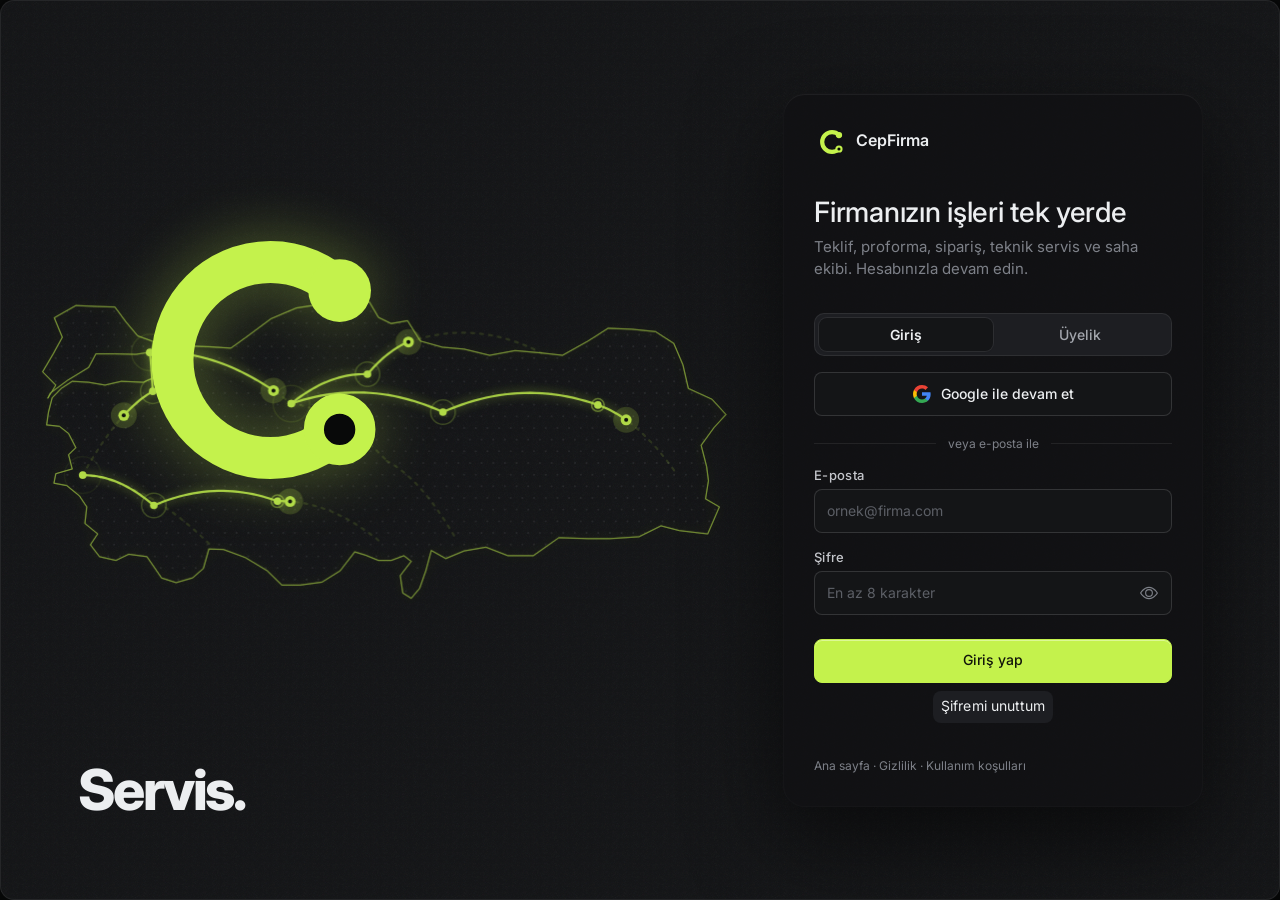
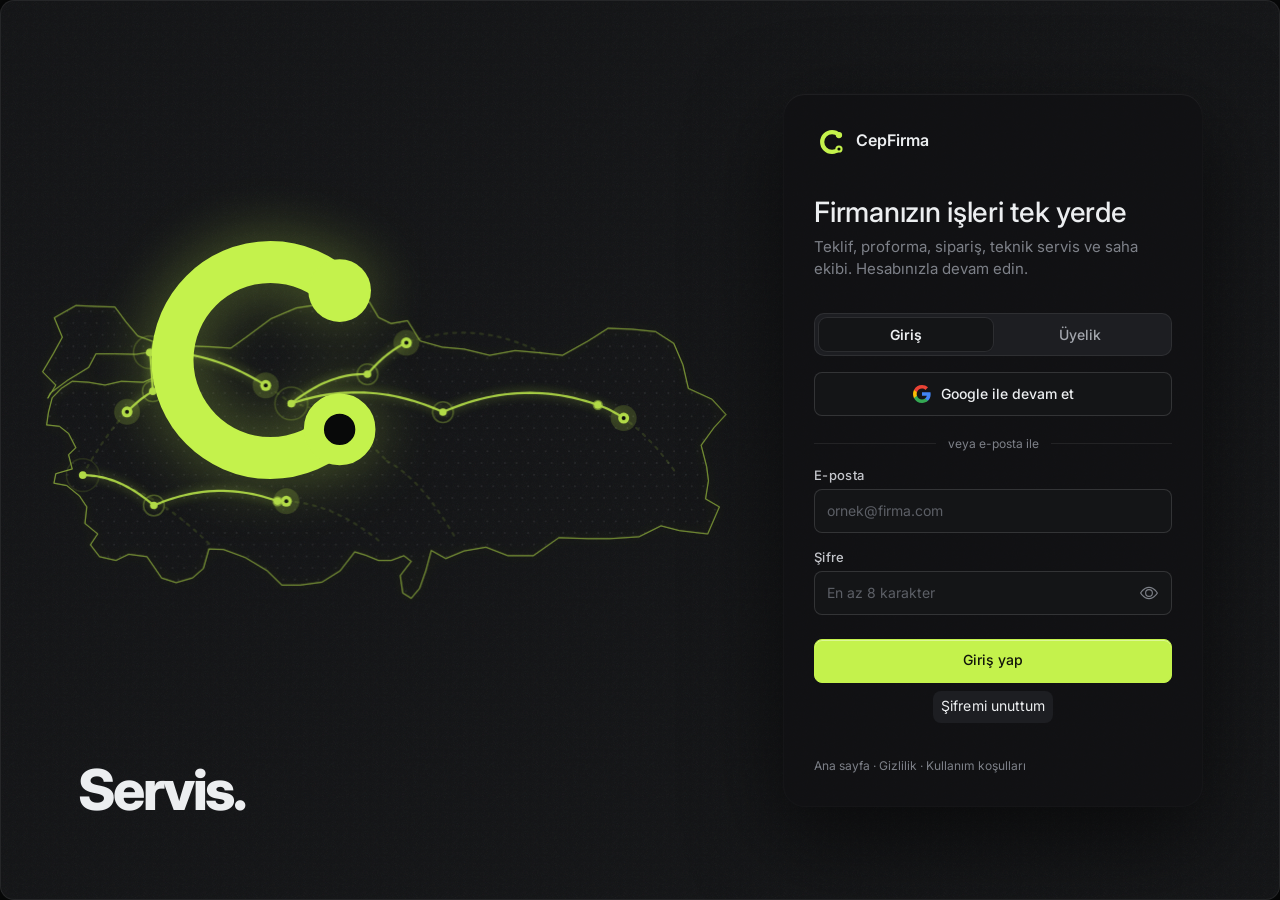
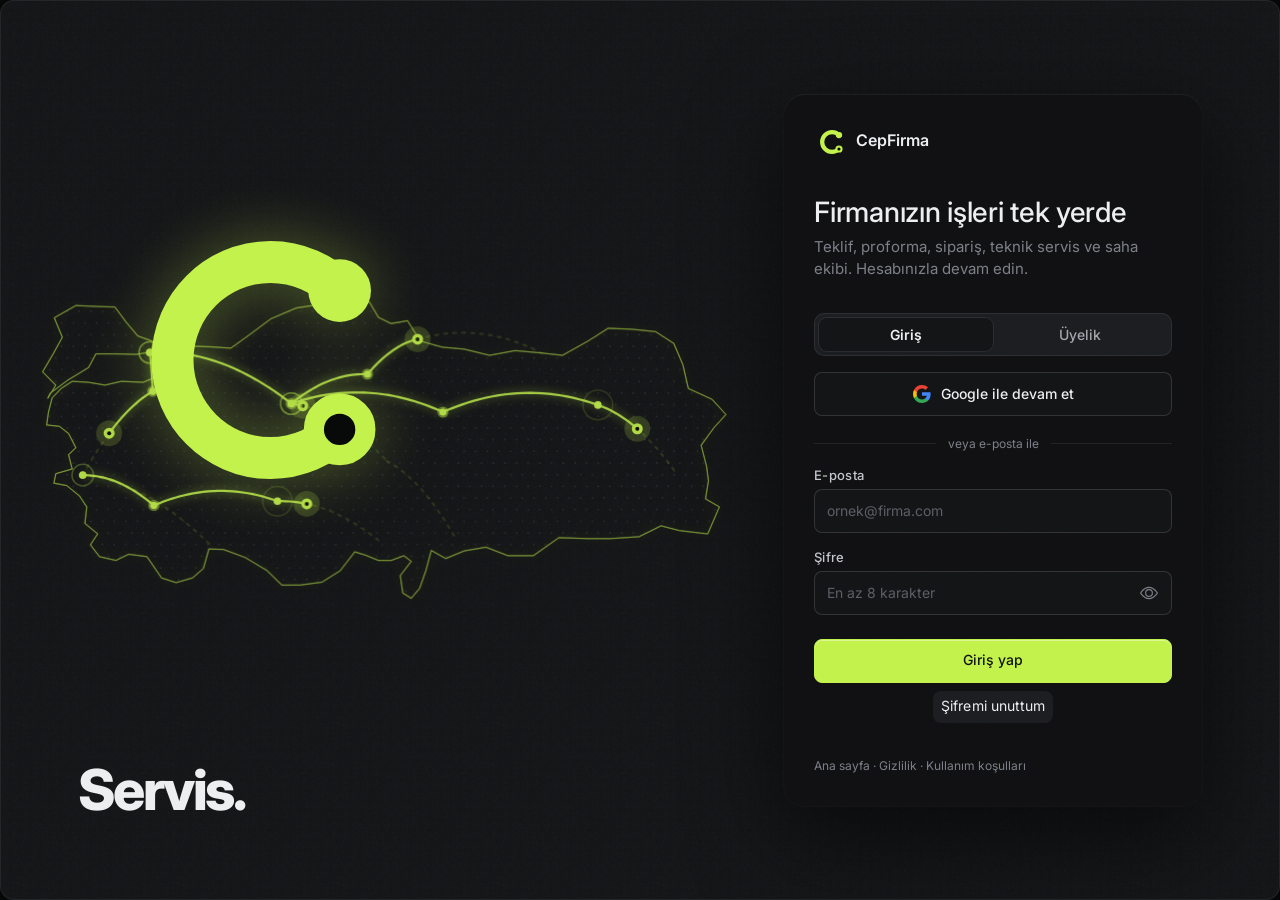
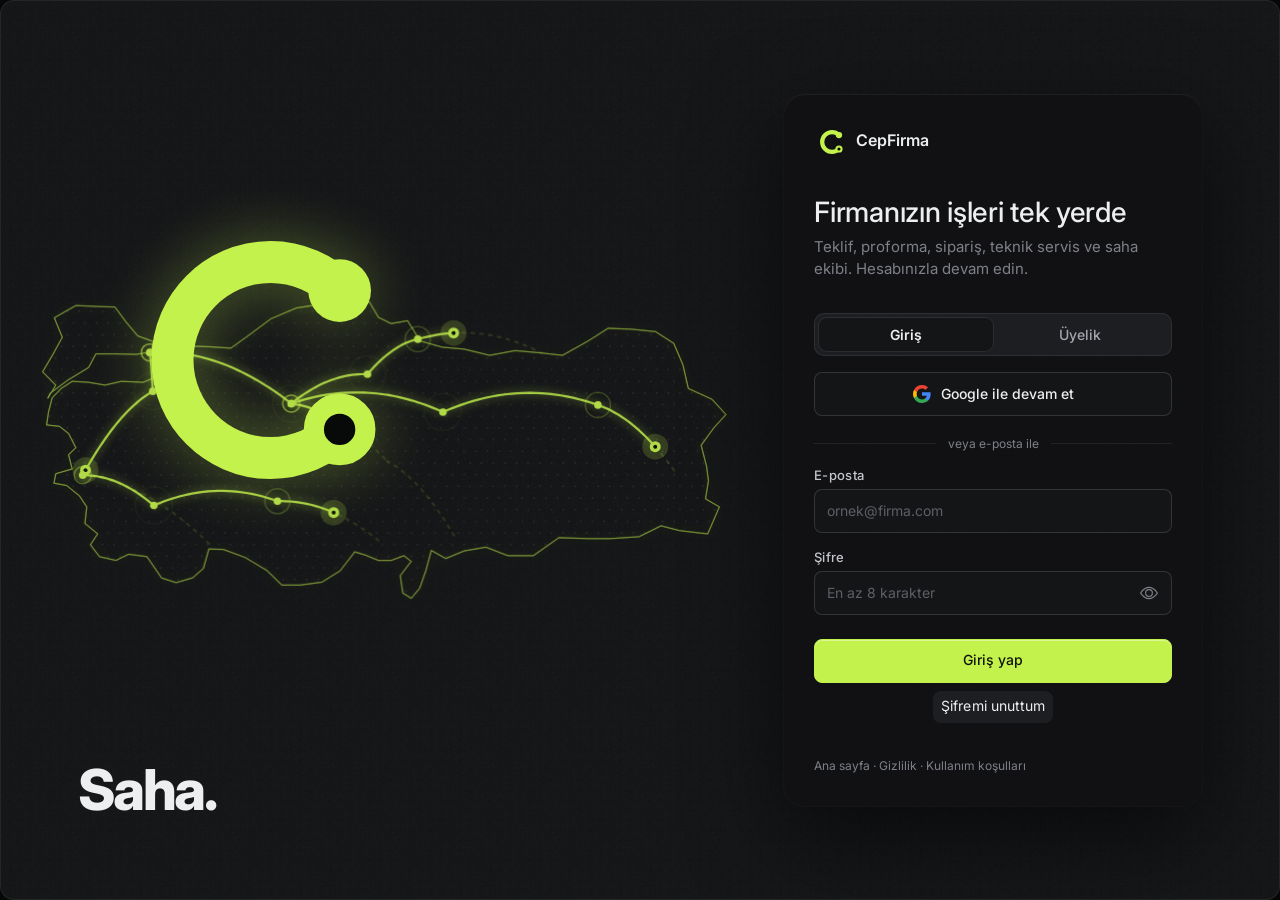
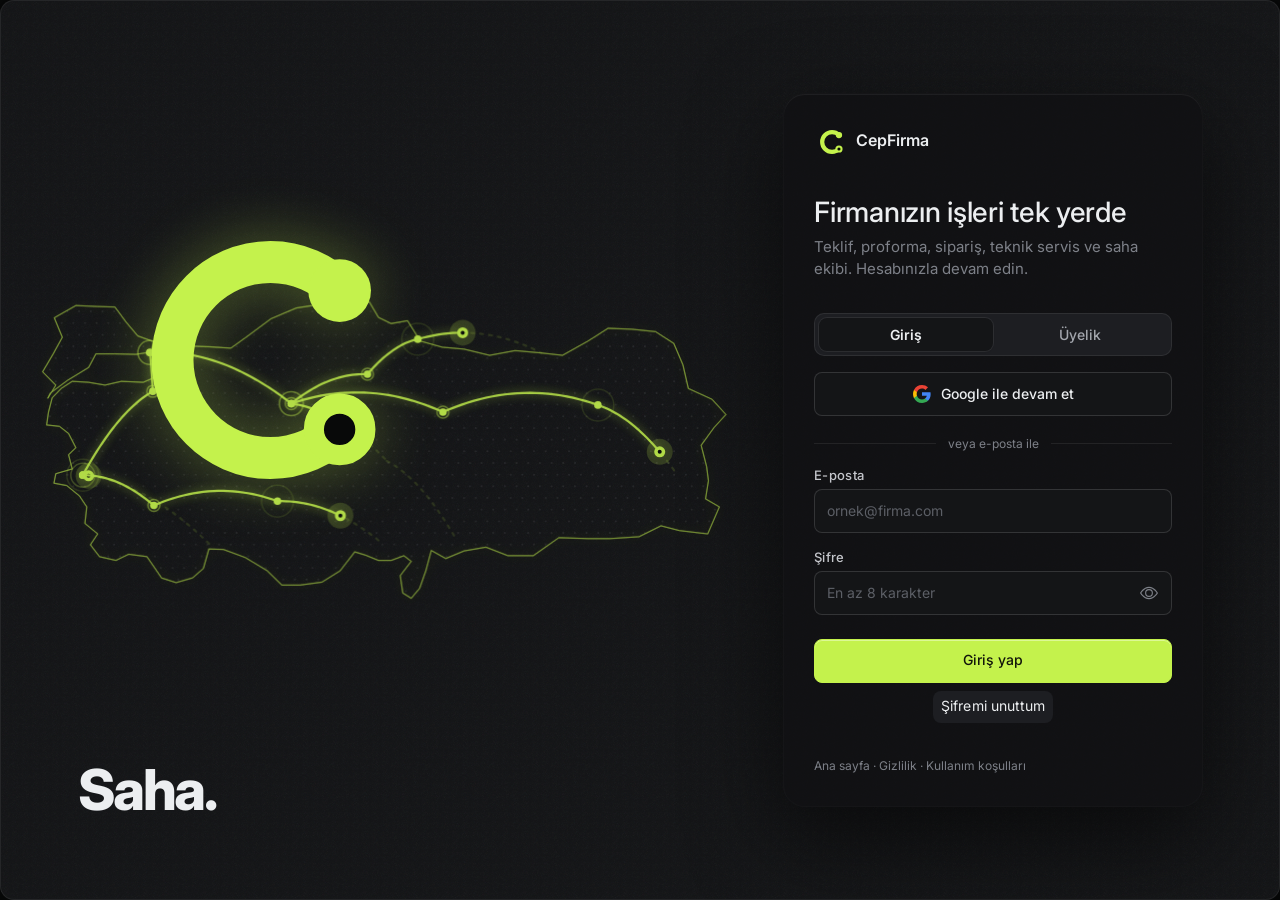
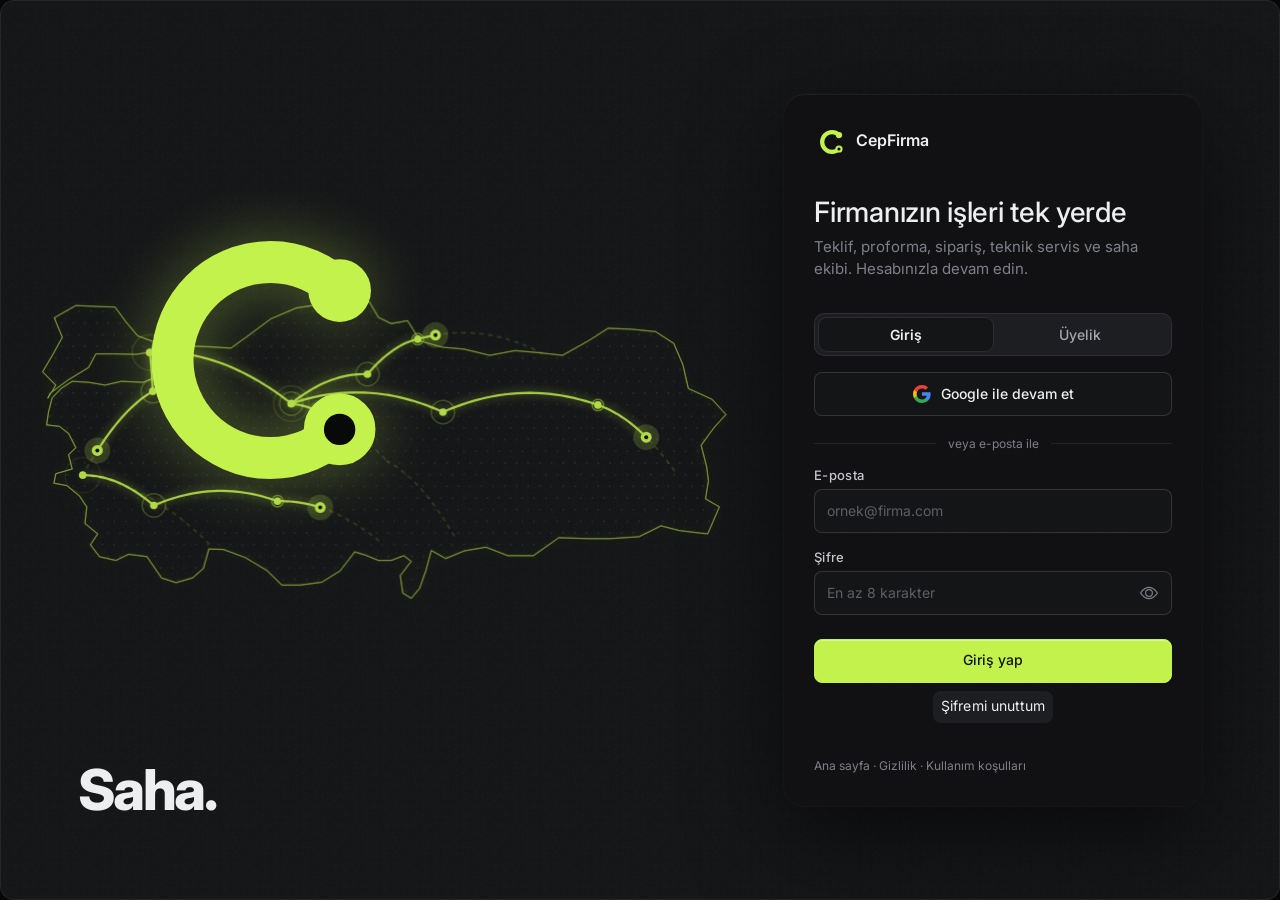
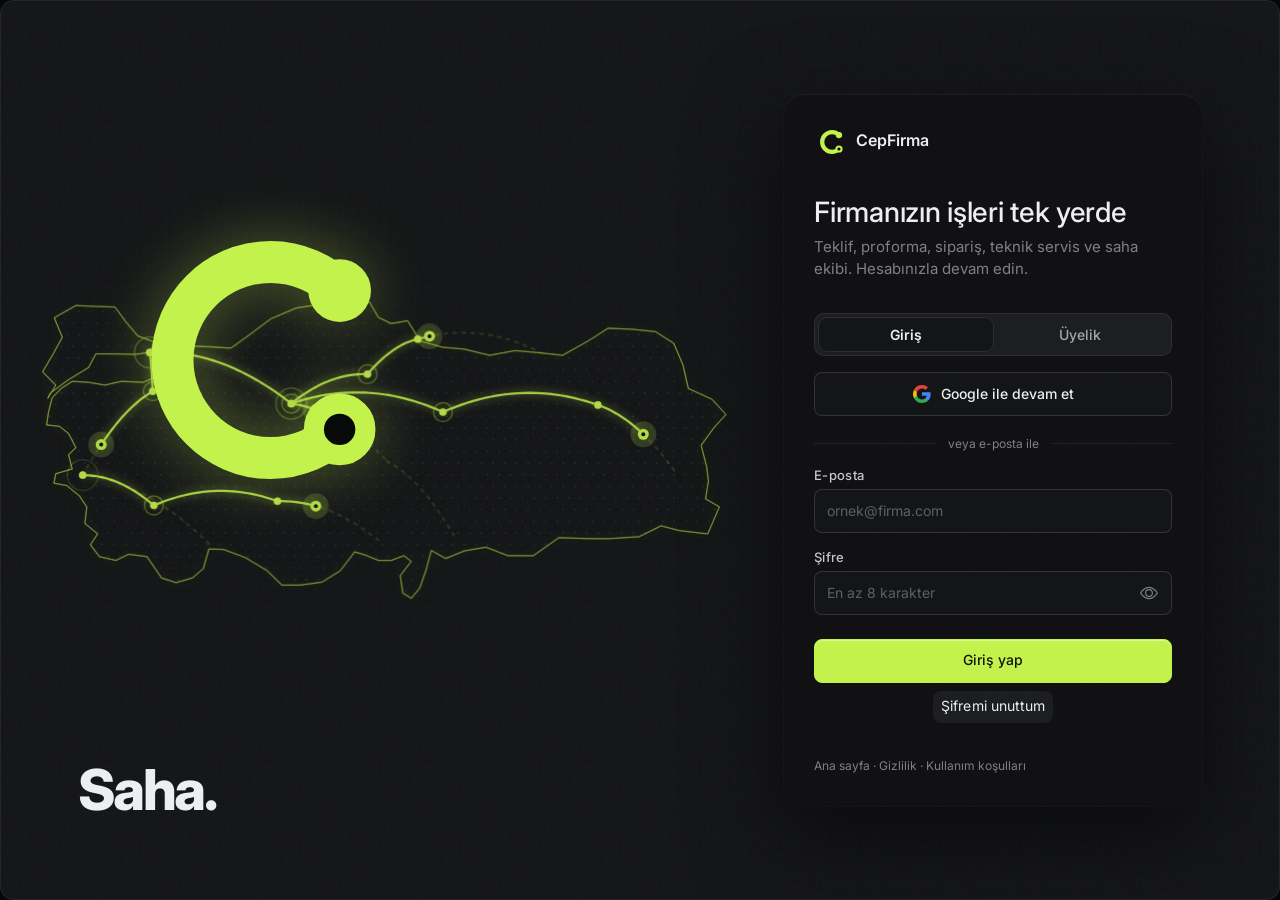
